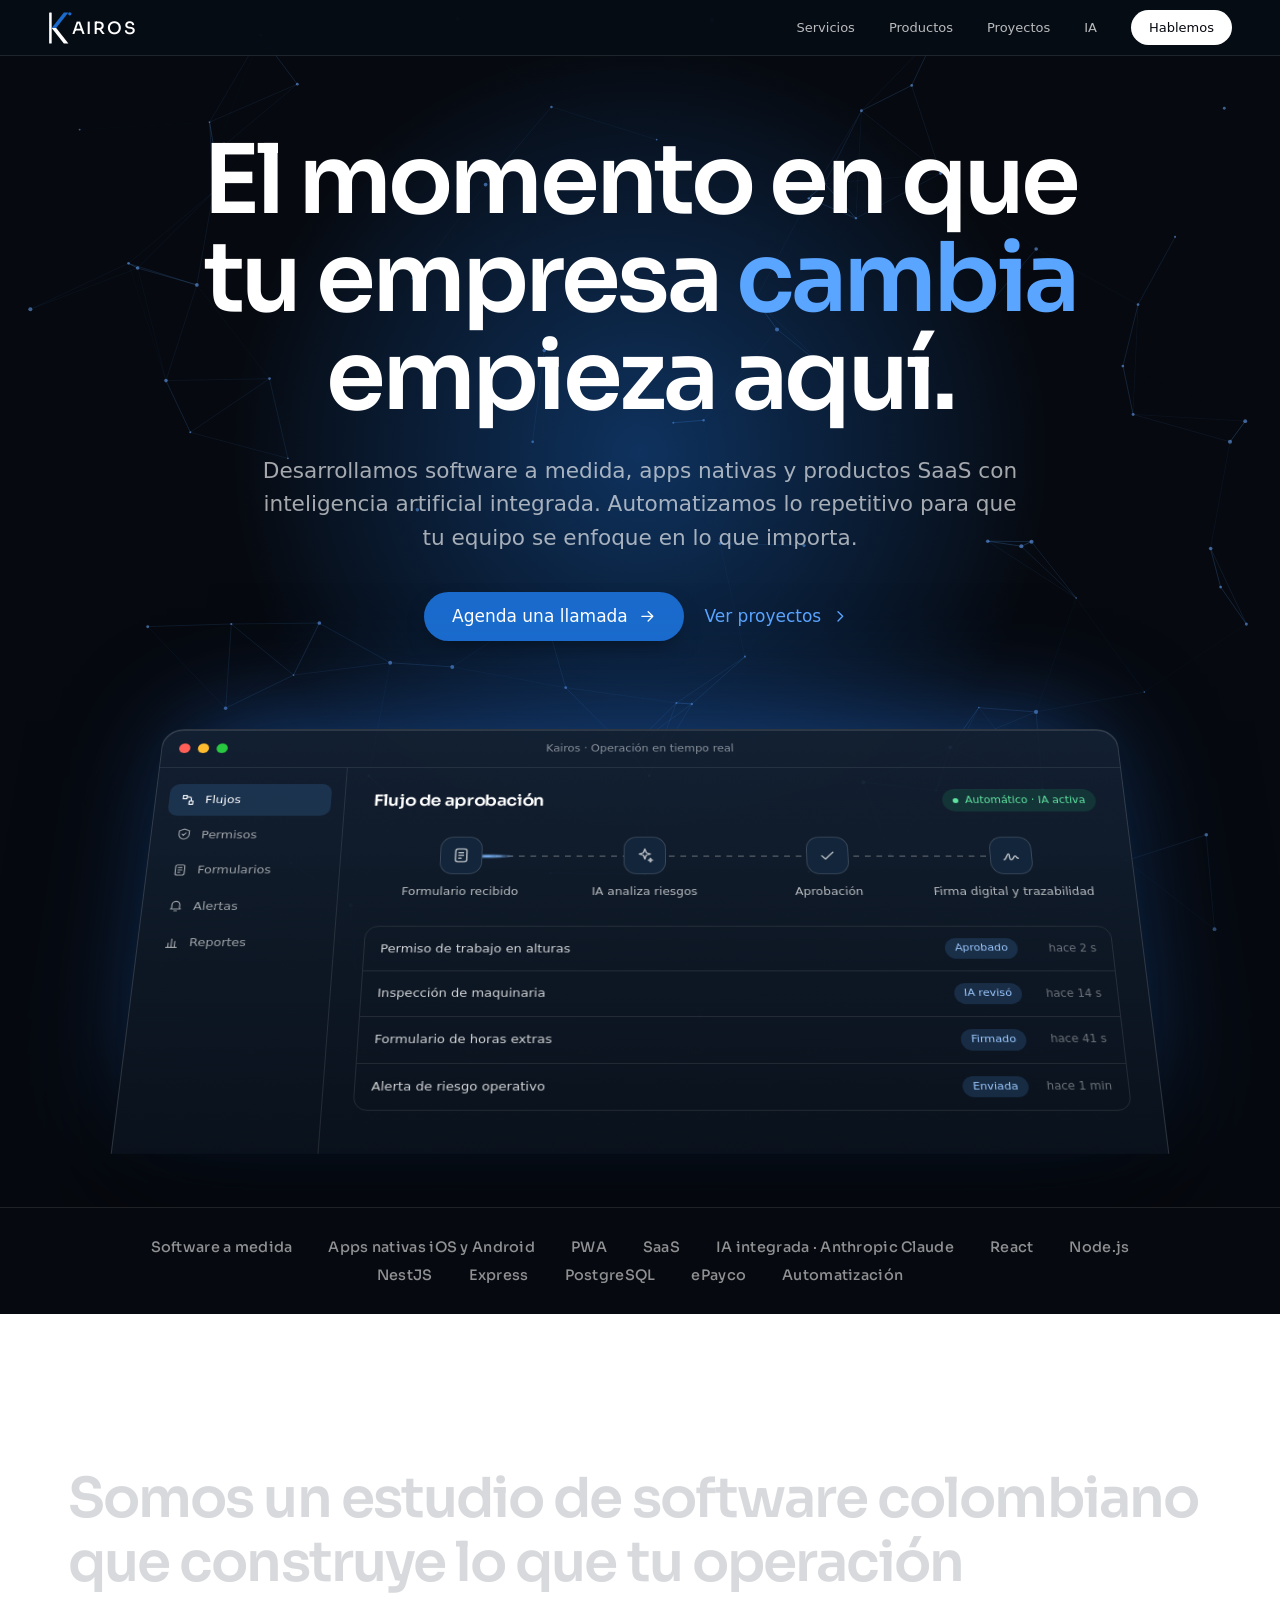
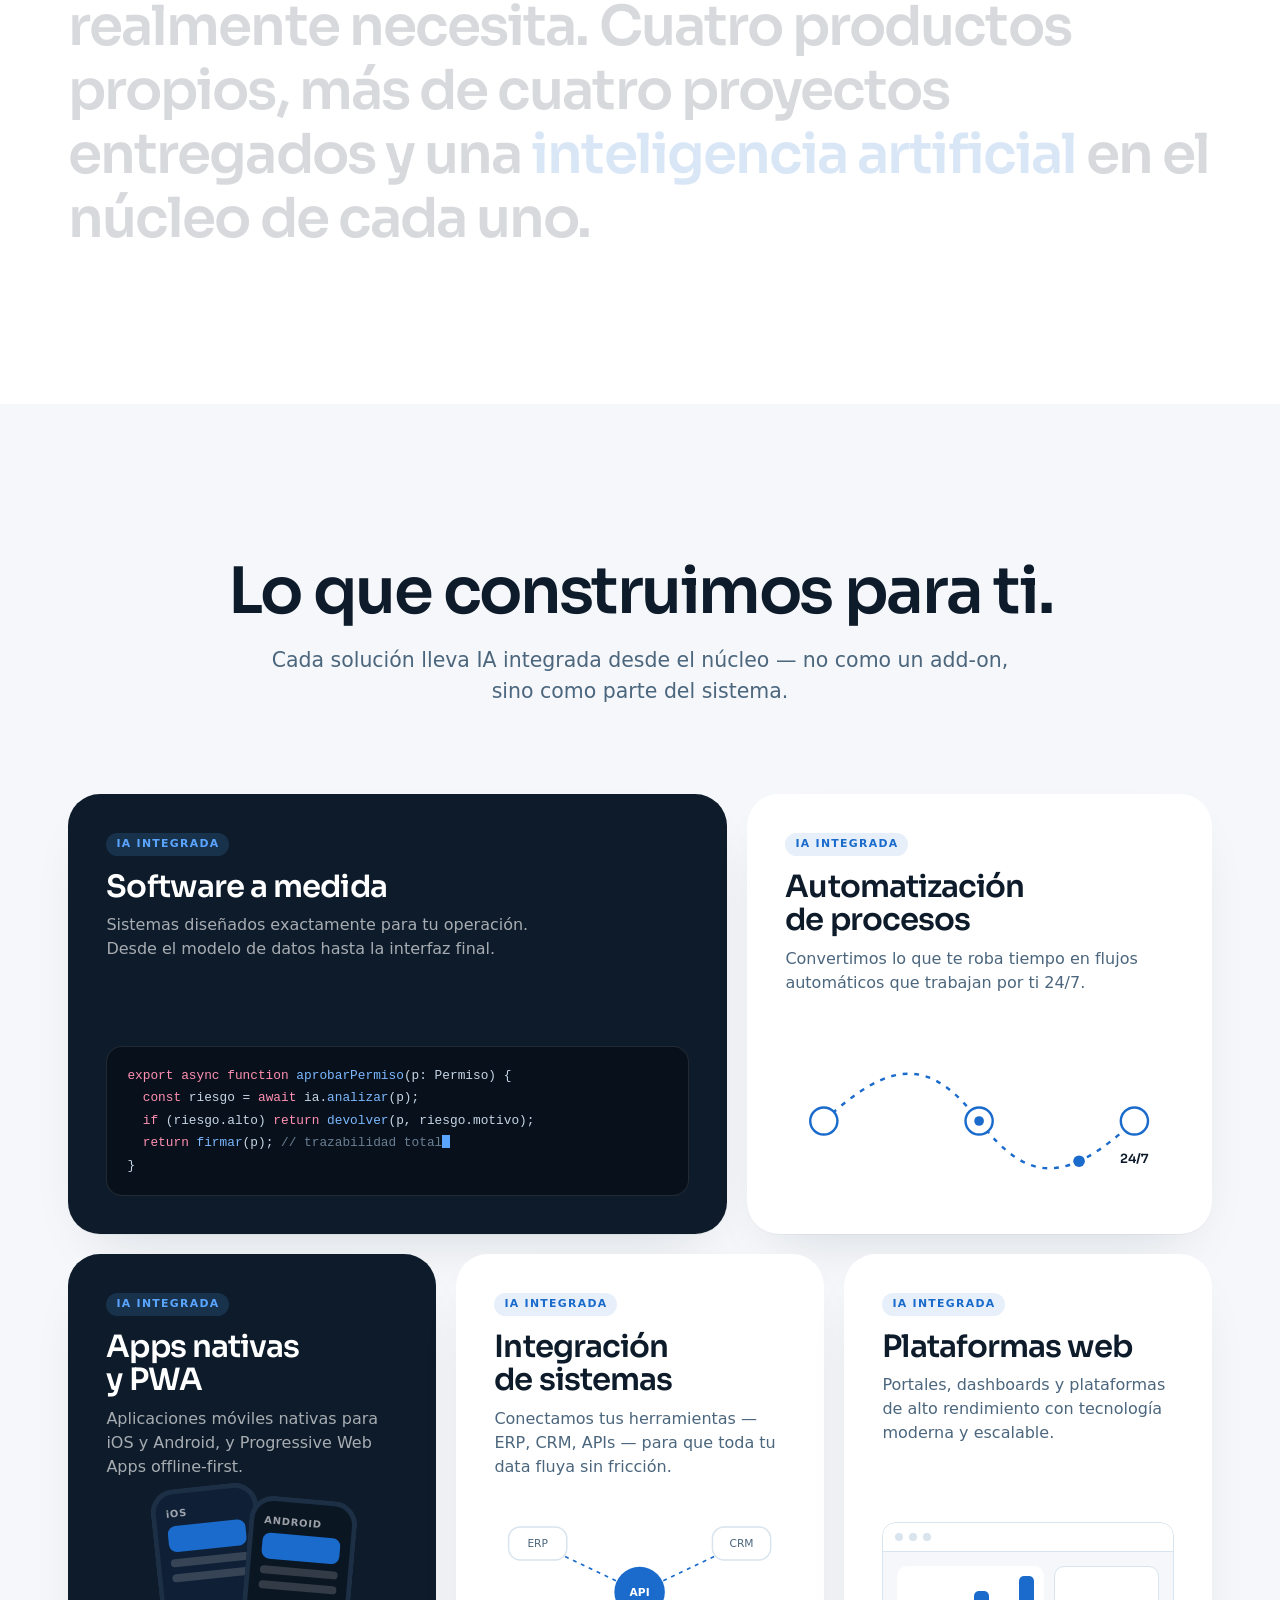
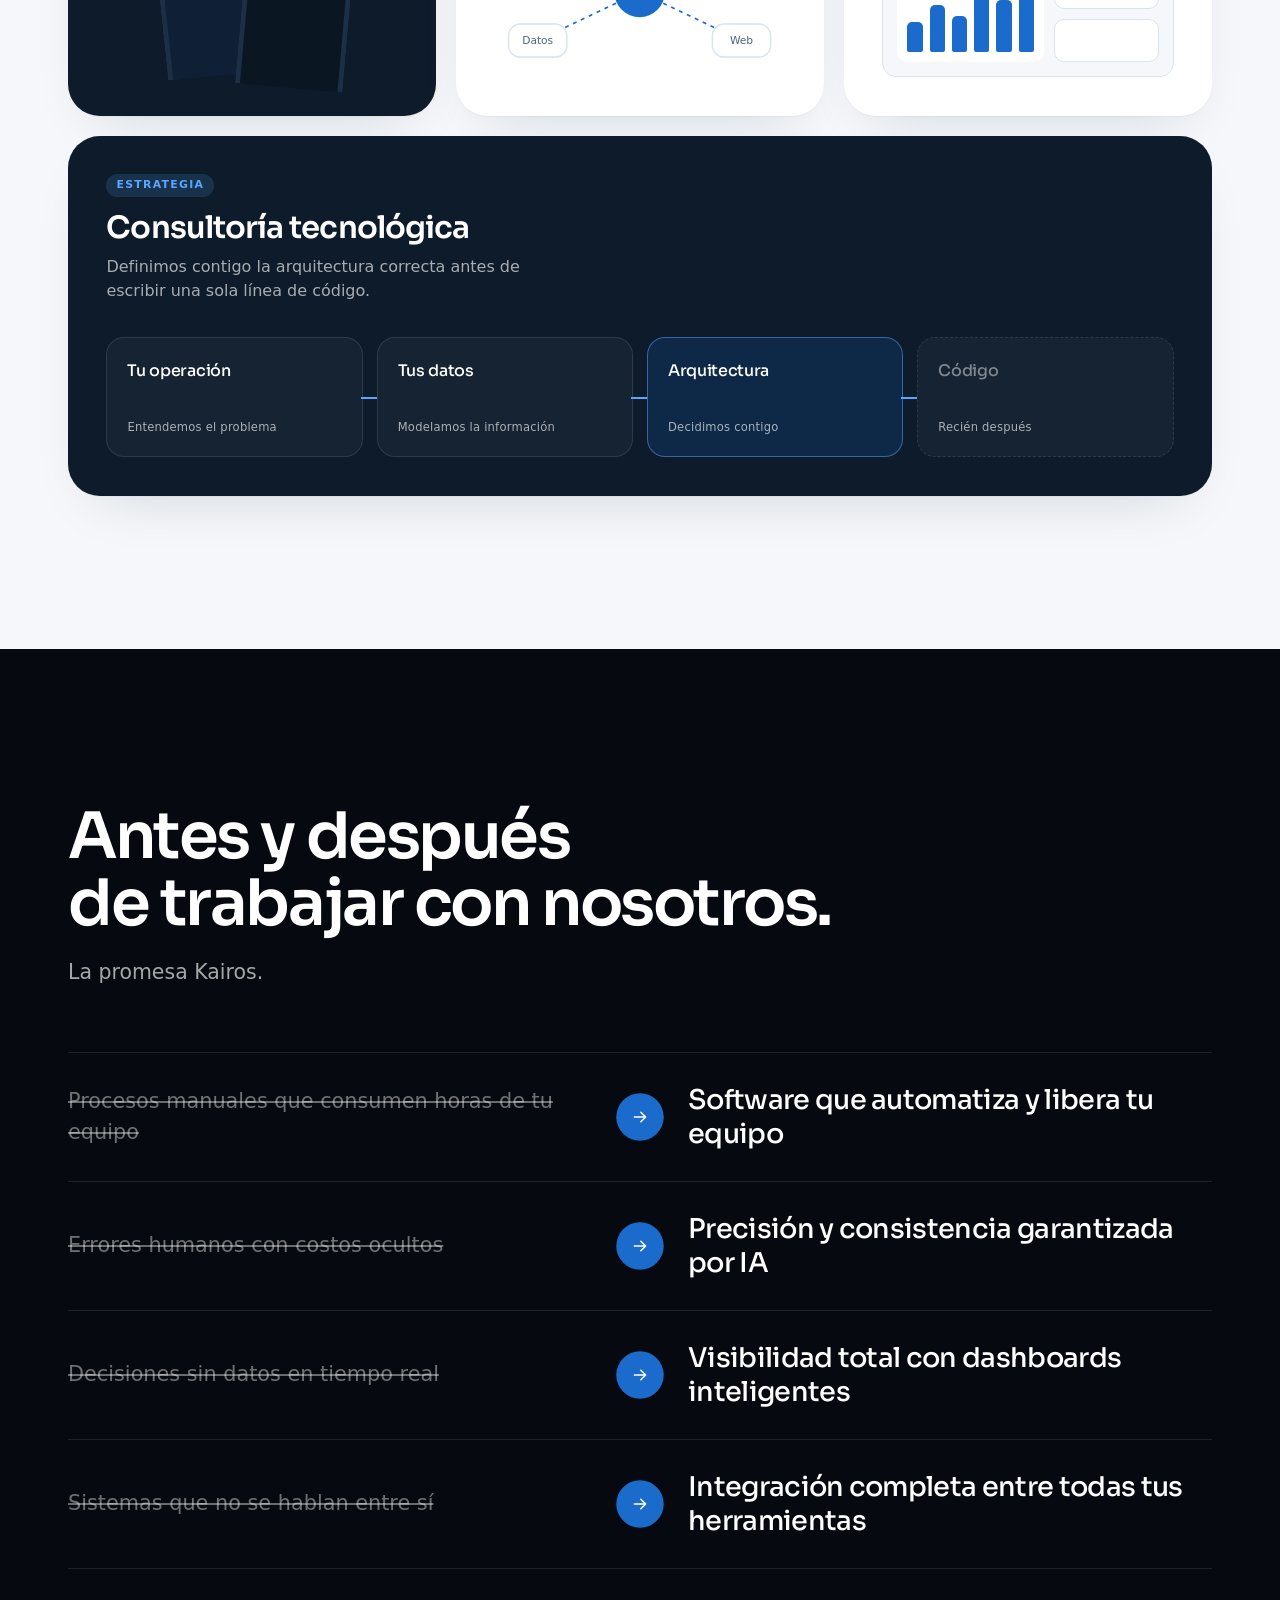
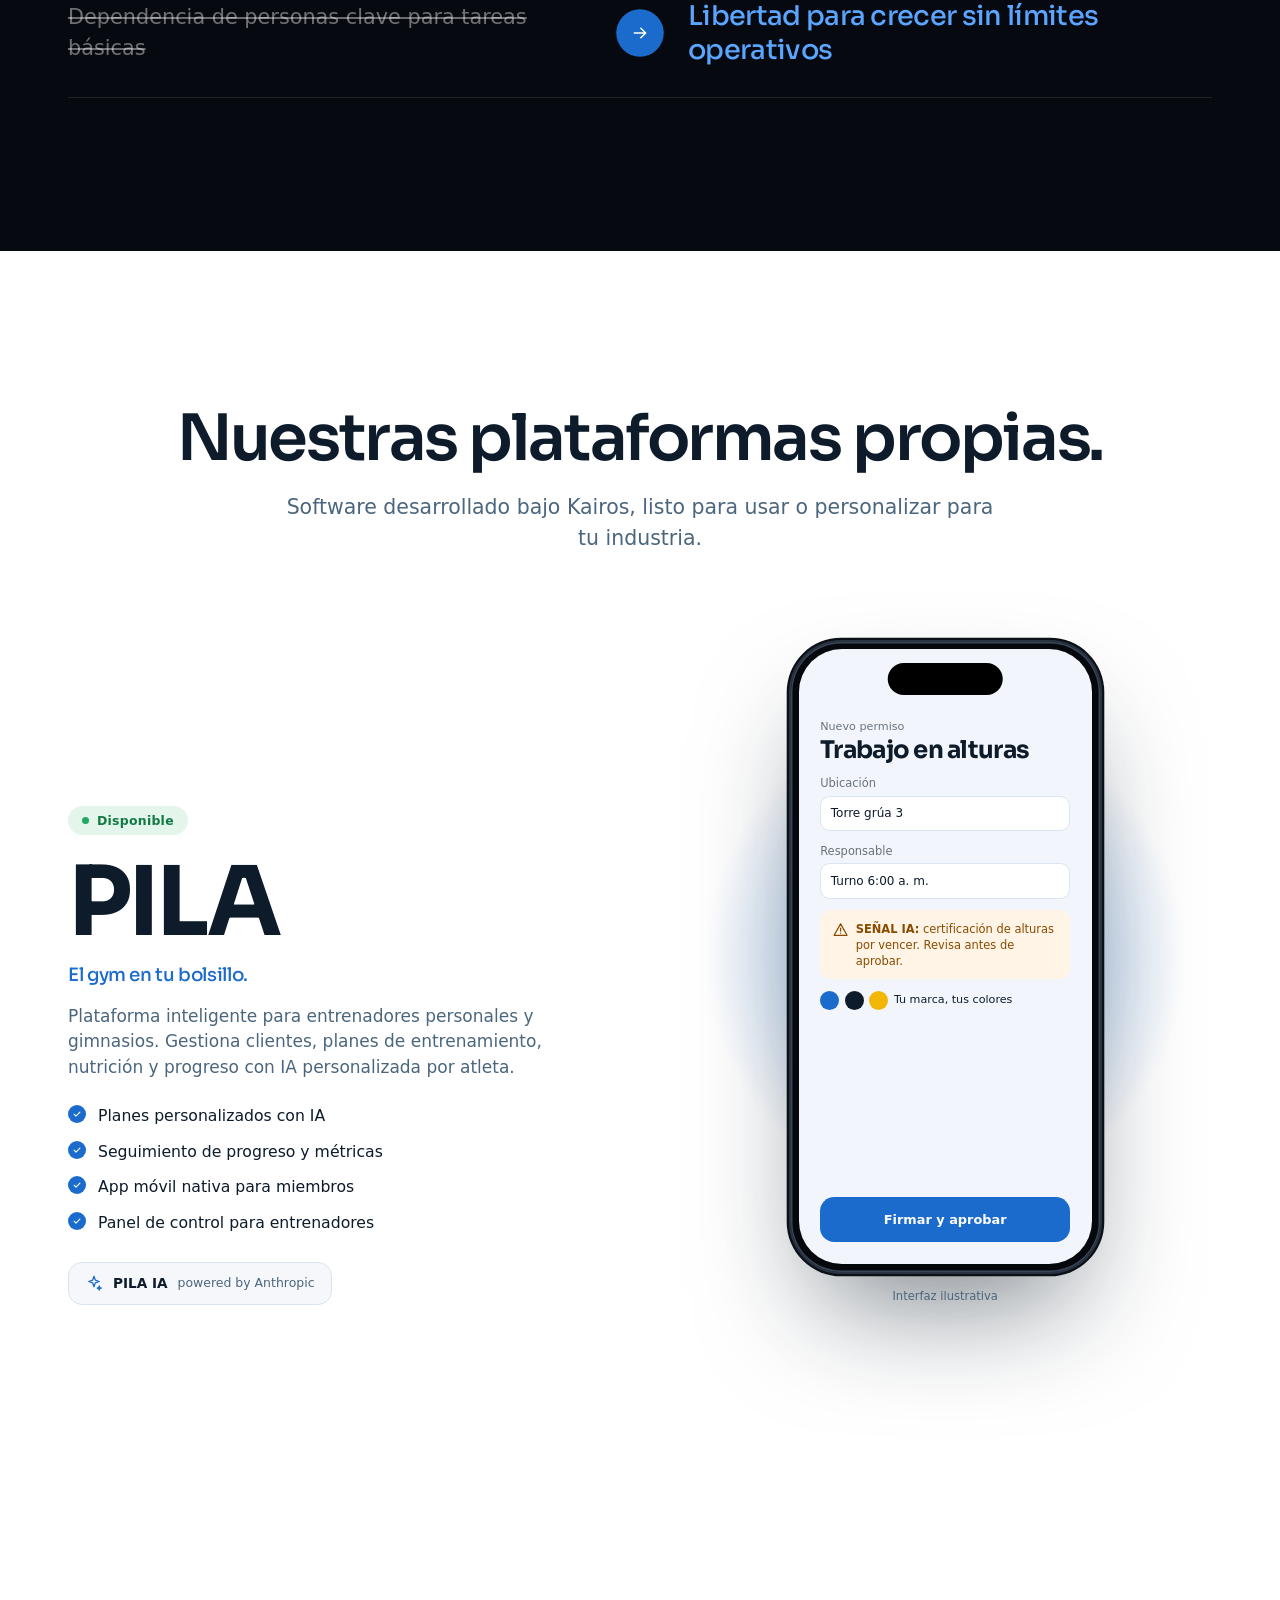
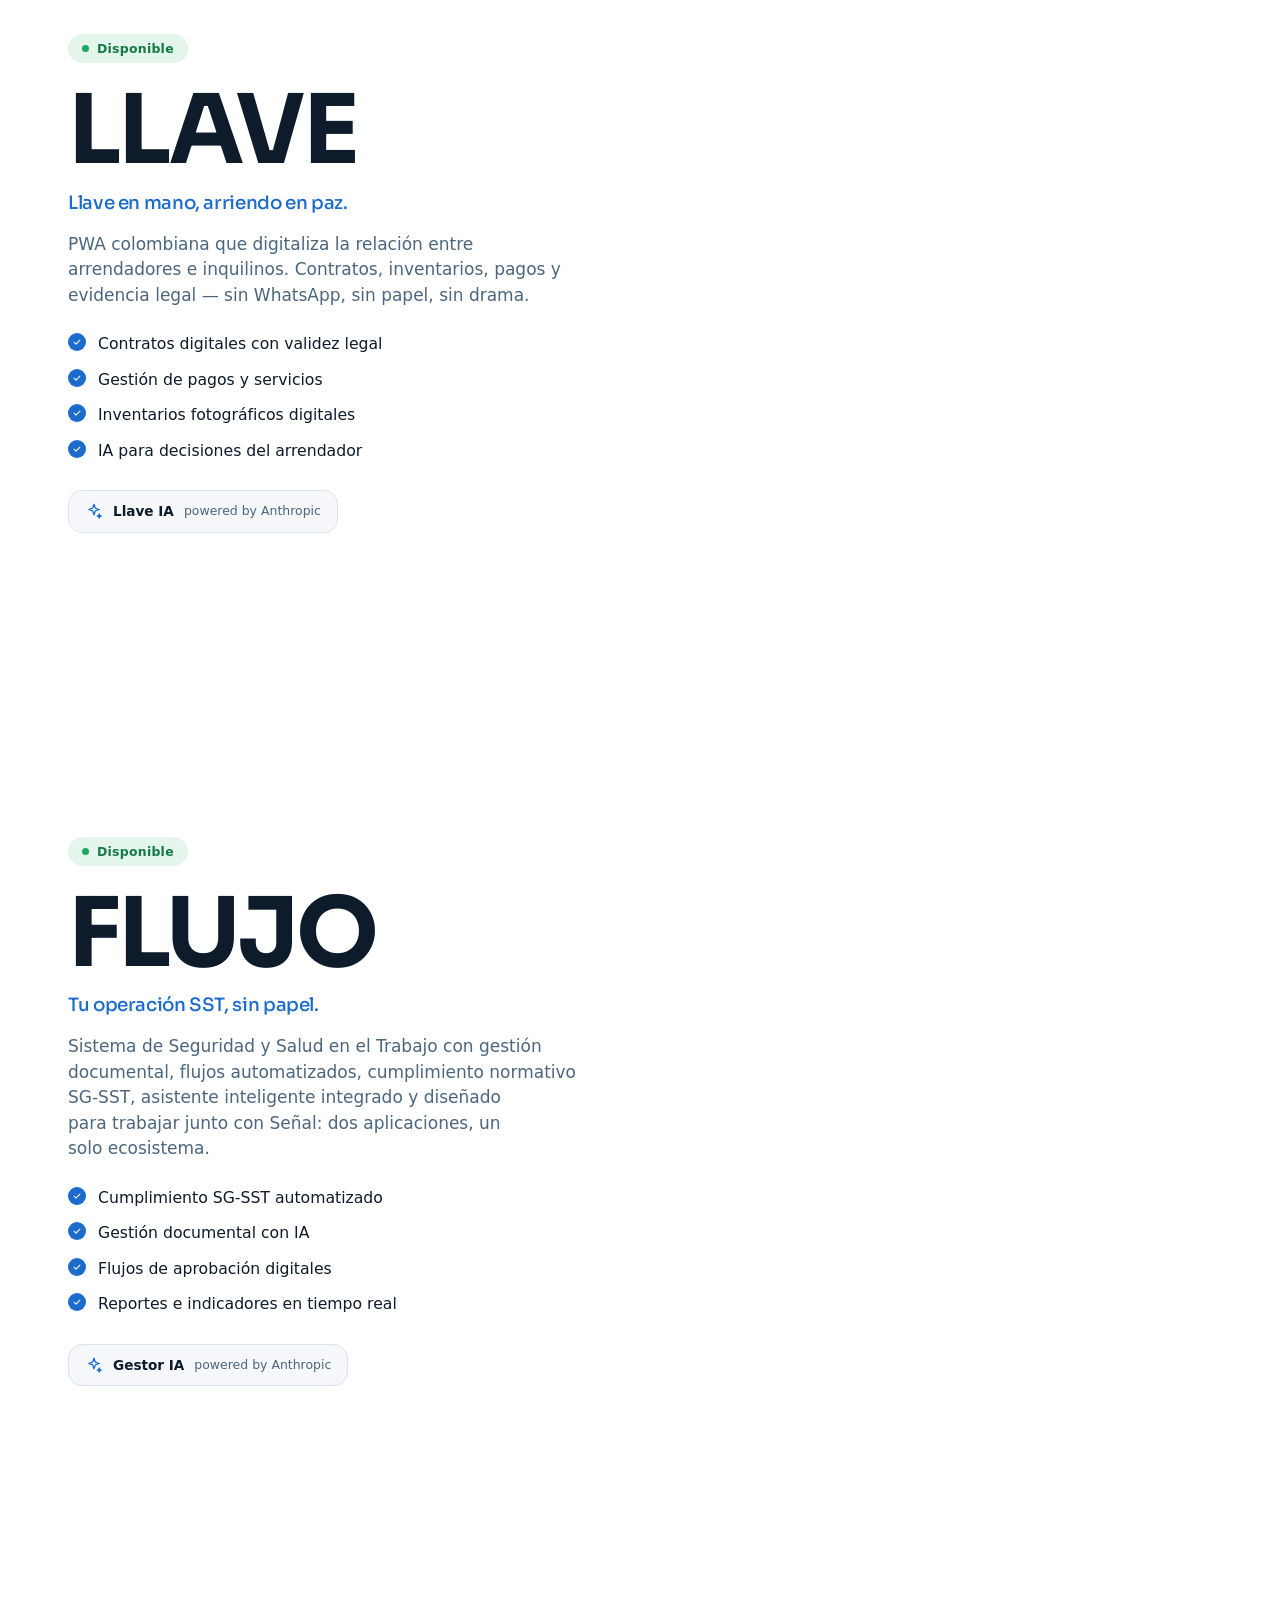
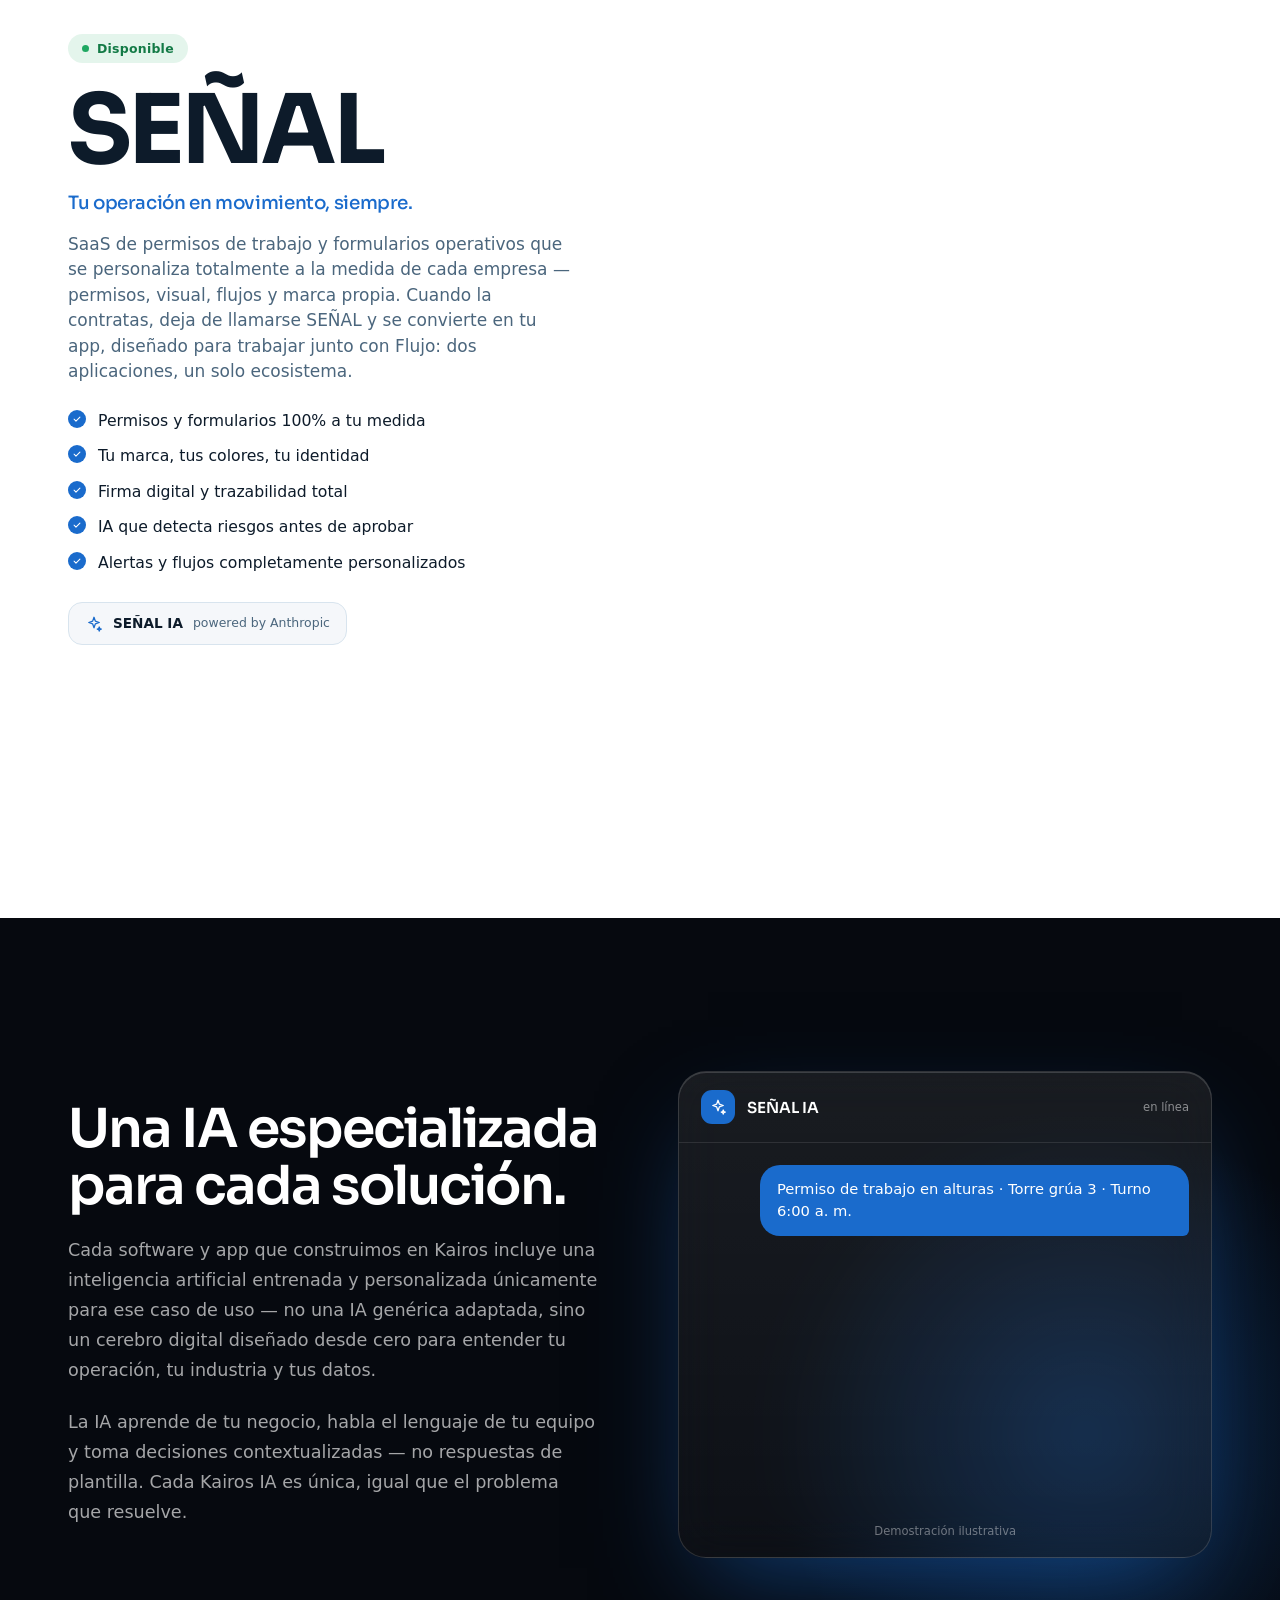
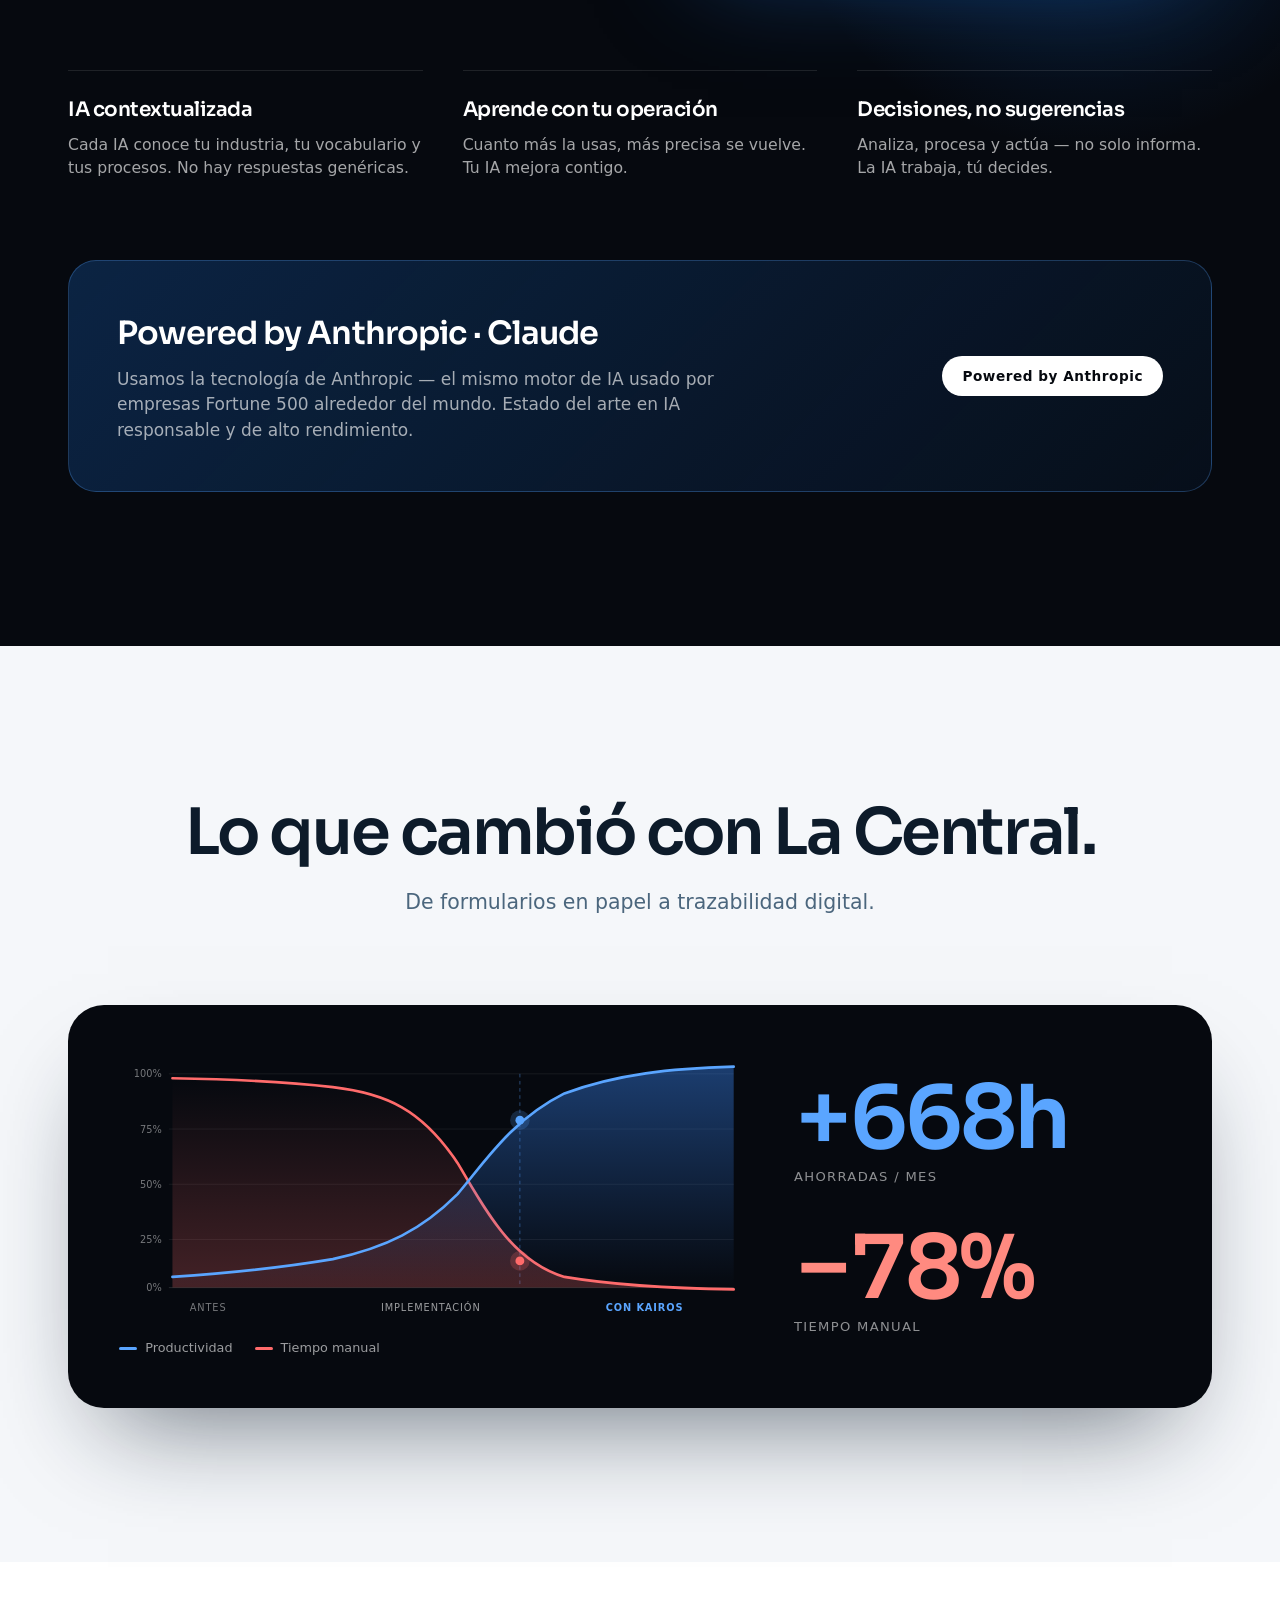
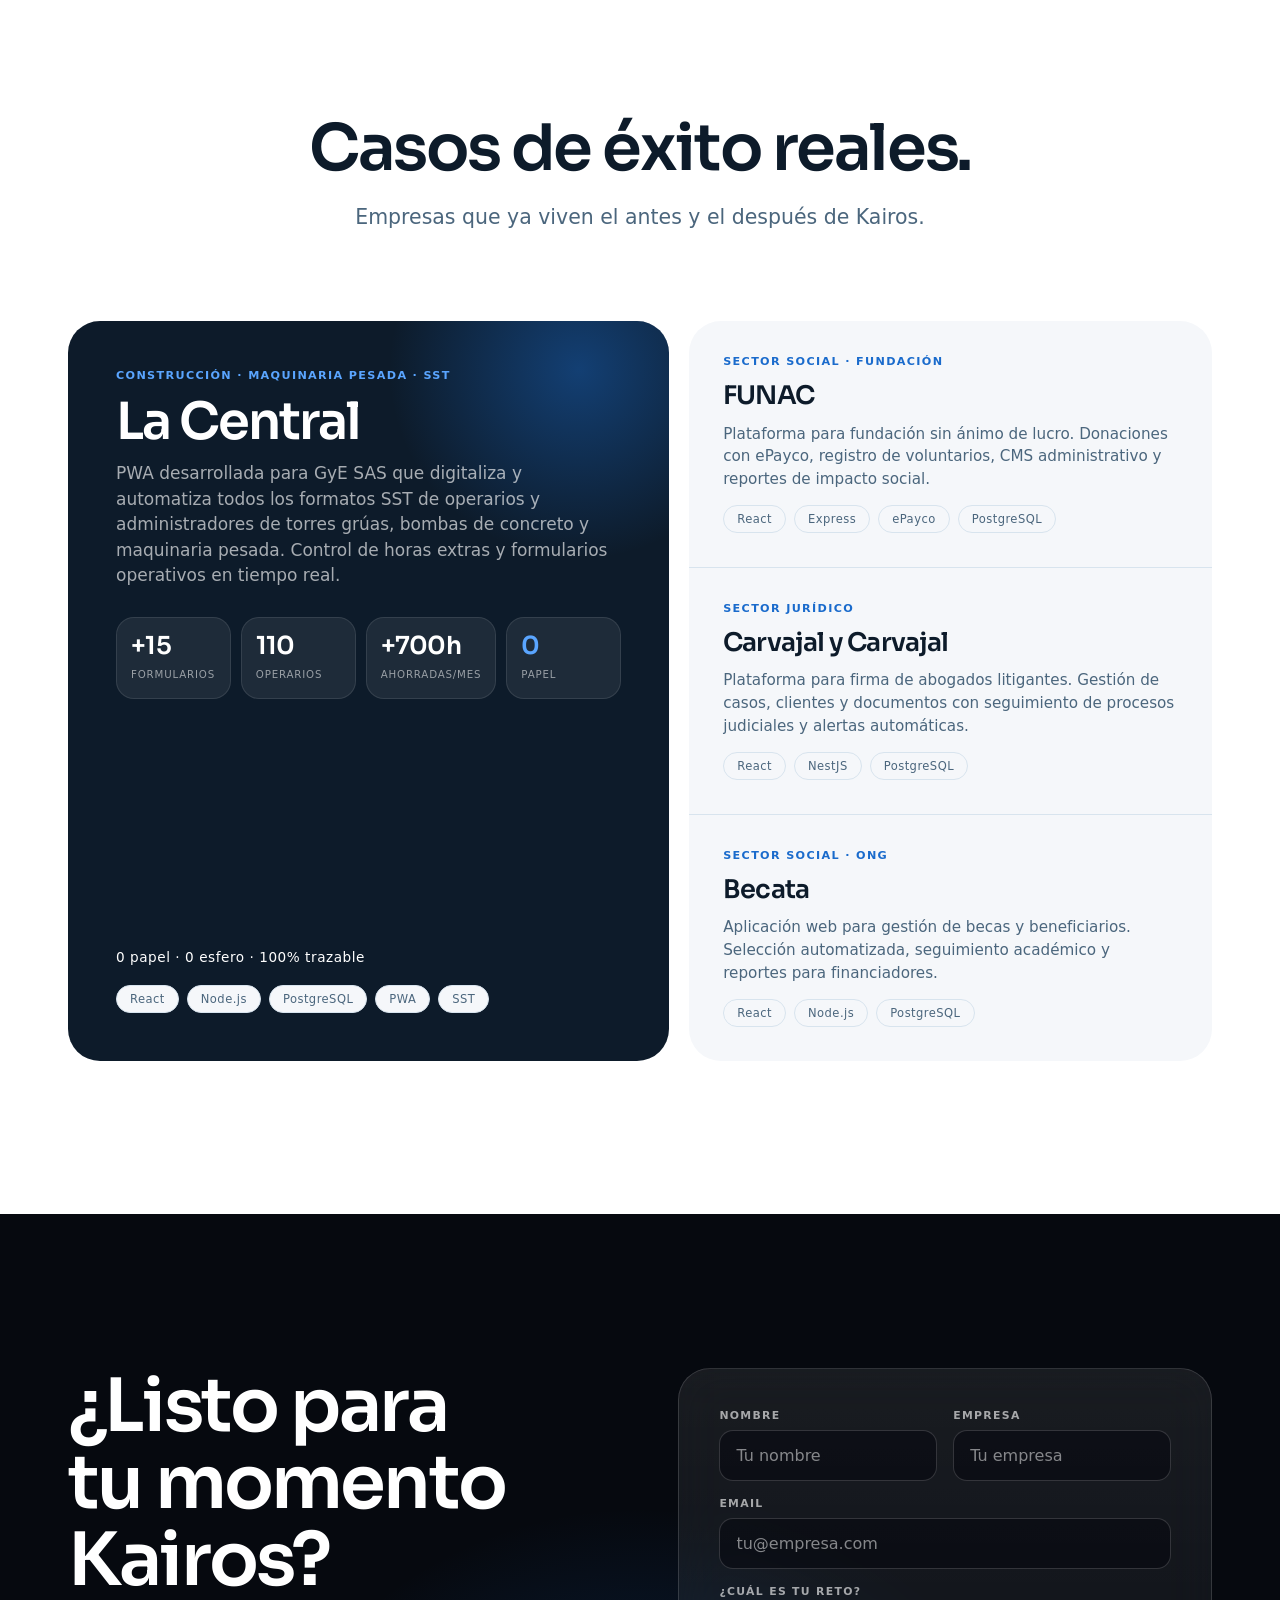
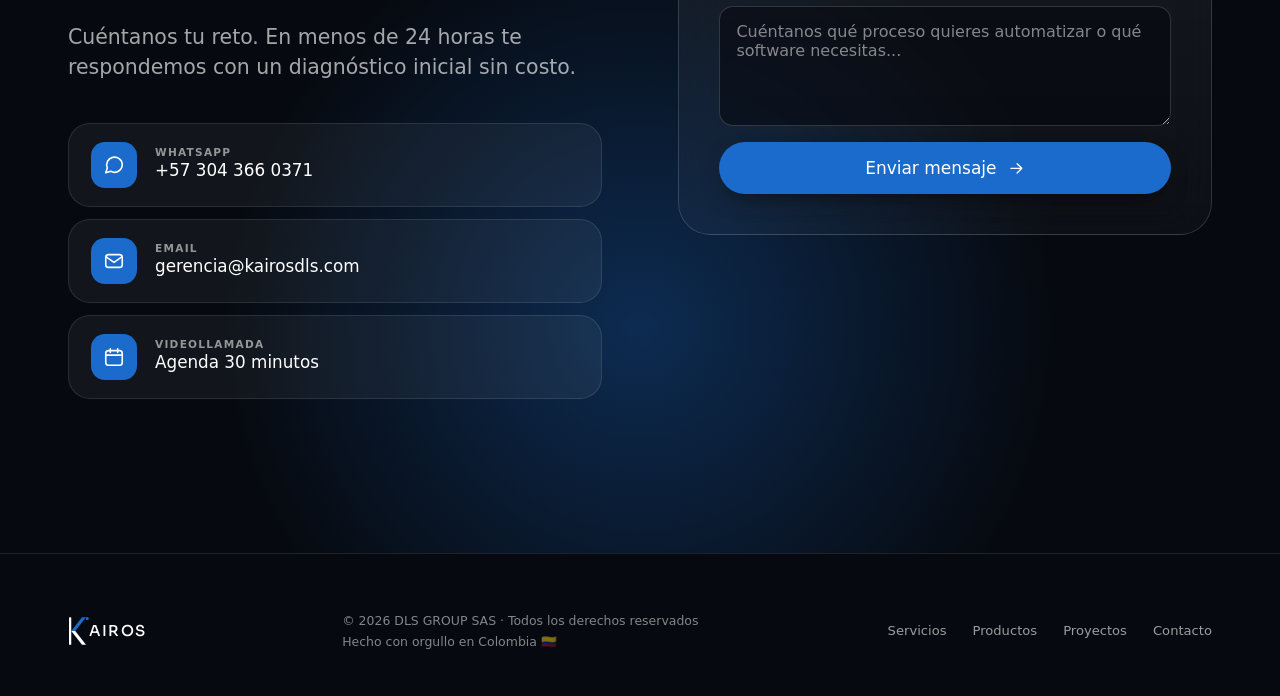
==== index.html @ 98b8a5ed "nueva version" ====
<!DOCTYPE html>
<html lang="es">
<head>
<meta charset="UTF-8"/>
<meta name="viewport" content="width=device-width, initial-scale=1.0, viewport-fit=cover"/>
<title>Kairos — Software inteligente para empresas en Colombia</title>
<script>document.documentElement.classList.add('js')</script>

<!-- SEO básico -->
<meta name="description" content="Kairos desarrolla software a medida, apps nativas y productos SaaS con inteligencia artificial integrada para empresas en Colombia. Automatizamos procesos, integramos sistemas y construimos tu transformación digital."/>
<meta name="keywords" content="desarrollo de software Colombia, software a medida, inteligencia artificial empresas, automatización procesos, apps nativas, SaaS Colombia, Kairos DLS Group"/>
<meta name="robots" content="index, follow"/>
<meta name="theme-color" content="#06090F"/>
<link rel="canonical" href="https://kairosdls.com/"/>

<!-- Open Graph -->
<meta property="og:type" content="website"/>
<meta property="og:title" content="Kairos — Software inteligente para empresas en Colombia"/>
<meta property="og:description" content="Desarrollamos software a medida, apps nativas y SaaS con IA integrada. Automatizamos lo que te roba tiempo."/>
<meta property="og:url" content="https://kairosdls.com/"/>
<meta property="og:image" content="https://kairosdls.com/og-image.png"/>
<meta property="og:locale" content="es_CO"/>

<!-- Twitter Card -->
<meta name="twitter:card" content="summary_large_image"/>
<meta name="twitter:title" content="Kairos — Software inteligente para empresas en Colombia"/>
<meta name="twitter:description" content="Software a medida, apps y SaaS con IA integrada. Colombia."/>
<meta name="twitter:image" content="https://kairosdls.com/og-image.png"/>

<!-- Favicon -->
<link rel="icon" type="image/png" href="logo3.png"/>
<link rel="apple-touch-icon" href="logo3.png"/>

<!-- JSON-LD Schema -->
<script type="application/ld+json">
{
  "@context": "https://schema.org",
  "@type": "SoftwareCompany",
  "name": "Kairos — DLS Group SAS",
  "url": "https://kairosdls.com",
  "logo": "https://kairosdls.com/logo.png",
  "description": "Empresa colombiana de desarrollo de software a medida, apps nativas y productos SaaS con inteligencia artificial integrada.",
  "address": { "@type": "PostalAddress", "addressCountry": "CO" },
  "contactPoint": {
    "@type": "ContactPoint",
    "telephone": "+573043660371",
    "email": "dlskairos@gmail.com",
    "contactType": "customer support",
    "availableLanguage": "Spanish"
  }
}
</script>

<link rel="preconnect" href="https://fonts.googleapis.com"/>
<link rel="preconnect" href="https://fonts.gstatic.com" crossorigin/>
<link href="https://fonts.googleapis.com/css2?family=Sora:wght@300;400;500;600;700&display=swap" rel="stylesheet"/>
<style>
*, *::before, *::after { box-sizing: border-box; margin: 0; padding: 0; }
:root {
  --ink:     #06090F;
  --navy:    #0D1B2A;
  --navy-2:  #132336;
  --blue:    #1A6BCC;
  --blue-hi: #5AA5FF;
  --night:   #0D1B2A;
  --mid:     #4B667D;
  --ice:     #D8E4EE;
  --paper:   #F5F7FA;
  --white:   #FFFFFF;
  --on-dark: rgba(255,255,255,.64);
  --hair-d:  rgba(255,255,255,.10);
  --ease:    cubic-bezier(.16,1,.3,1);
  --display: 'Sora', -apple-system, 'SF Pro Display', system-ui, sans-serif;
  --text:    -apple-system, 'SF Pro Text', system-ui, 'Segoe UI', Roboto, sans-serif;
  --pad:     clamp(20px, 5vw, 48px);
  --sec:     clamp(88px, 12vw, 168px);
}
html { scroll-behavior: smooth; scroll-padding-top: 56px; color-scheme: light; -webkit-text-size-adjust: 100%; scrollbar-color: #35506b var(--ink); }
body { font-family: var(--text); background: var(--white); color: var(--night); overflow-x: hidden; -webkit-font-smoothing: antialiased; font-size: 17px; line-height: 1.5; }
a { text-decoration: none; color: inherit; }
ul { list-style: none; }
svg { display: block; }
.ico { width: 1em; height: 1em; fill: none; stroke: currentColor; stroke-width: 1.75; stroke-linecap: round; stroke-linejoin: round; flex-shrink: 0; }
::selection { background: var(--blue); color: #fff; }
:focus-visible { outline: 2px solid var(--blue-hi); outline-offset: 3px; border-radius: 6px; }
::-webkit-scrollbar { width: 12px; } ::-webkit-scrollbar-track { background: var(--ink); }
::-webkit-scrollbar-thumb { background: #2a425b; border-radius: 8px; border: 3px solid var(--ink); }

h1, h2, h3 { font-family: var(--display); font-weight: 600; text-wrap: balance; }
h2 { font-size: clamp(2.1rem, 5.2vw, 4rem); line-height: 1.05; letter-spacing: -.038em; }
.lead { font-size: clamp(1.1rem, 1.6vw, 1.3rem); line-height: 1.5; color: var(--mid); max-width: 38em; text-wrap: pretty; }
.dark .lead, .dark-sec .lead { color: var(--on-dark); }
.wrap { max-width: 1240px; margin: 0 auto; padding: 0 var(--pad); }
.center { text-align: center; } .center .lead { margin-inline: auto; }
.head { margin-bottom: clamp(48px, 7vw, 88px); }
.head .lead { margin-top: 20px; }
section { position: relative; }
.dark-sec { background: var(--ink); color: #fff; }
.gray-sec { background: var(--paper); }

/* reveal */
.js .rv { opacity: 0; transform: translateY(32px); filter: blur(8px); transition: opacity 1s var(--ease), transform 1s var(--ease), filter 1s var(--ease); transition-delay: var(--d, 0s); }
.js .rv.in { opacity: 1; transform: none; filter: none; }

/* buttons */
.btn { display: inline-flex; align-items: center; gap: 10px; border-radius: 999px; padding: 15px 28px; font: 500 1.0625rem/1 var(--text); border: 0; cursor: pointer; transition: transform .25s var(--ease), background .25s, box-shadow .25s; -webkit-tap-highlight-color: transparent; }
.btn:active { transform: scale(.96); transition-duration: .1s; }
.btn-p { background: var(--blue); color: #fff; box-shadow: 0 10px 24px -10px rgba(0,0,0,.6); }
.btn-p:hover { background: #2a7ce0; box-shadow: 0 14px 28px -10px rgba(0,0,0,.7); }
.btn-l { color: var(--blue-hi); padding-inline: 6px; }
.btn-l .ico { transition: transform .3s var(--ease); } .btn-l:hover .ico { transform: translateX(4px); }
.btn .ico { font-size: 1.1em; }

/* NAV */
nav { position: fixed; inset: 0 0 auto 0; z-index: 100; height: 56px; padding: 0 var(--pad); display: flex; align-items: center; justify-content: space-between; background: rgba(8,13,21,.86); -webkit-backdrop-filter: saturate(180%) blur(22px); backdrop-filter: saturate(180%) blur(22px); border-bottom: 1px solid var(--hair-d); color: #fff; }
.logo { height: 34px; width: auto; color: #fff; }
.logo text { font-family: var(--display); }
.nav-links { display: flex; gap: 34px; align-items: center; }
.nav-links a { font-size: .8125rem; color: rgba(255,255,255,.72); transition: color .2s; }
.nav-links a:hover { color: #fff; }
.nav-links .nav-cta { background: #fff; color: var(--ink); padding: 8px 18px; border-radius: 999px; font-weight: 500; transition: transform .25s var(--ease), background .2s; }
.nav-links .nav-cta:hover { background: var(--ice); color: var(--ink); } .nav-links .nav-cta:active { transform: scale(.95); }

/* HERO */
.hero { position: relative; background: var(--ink); color: #fff; min-height: 100svh; padding: 132px 0 0; overflow: hidden; text-align: center; isolation: isolate; }
#net { position: absolute; inset: 0; width: 100%; height: 100%; z-index: -2; }
.hero::before { content: ''; position: absolute; z-index: -1; left: 50%; top: -8%; width: min(1100px, 130vw); aspect-ratio: 1; transform: translateX(-50%); background: radial-gradient(closest-side, rgba(26,107,204,.42), rgba(26,107,204,.12) 55%, transparent 75%); }
.hero::after { content: ''; position: absolute; z-index: -1; inset: auto 0 0 0; height: 30%; background: linear-gradient(transparent, var(--ink)); pointer-events: none; }
.hero h1 { font-size: clamp(2.6rem, 7.6vw, 6rem); line-height: 1.02; letter-spacing: -.04em; font-weight: 600; }
.hero h1 em { font-style: normal; color: var(--blue-hi); }
.hero .sub { font-size: clamp(1.05rem, 1.7vw, 1.35rem); line-height: 1.55; color: var(--on-dark); max-width: 36em; margin: 28px auto 38px; text-wrap: pretty; }
.hero .btns { display: flex; gap: 14px; justify-content: center; align-items: center; flex-wrap: wrap; }
.hero-in { animation: rise 1.4s var(--ease) both; }
.hero-in.d1 { animation-delay: .12s; } .hero-in.d2 { animation-delay: .26s; } .hero-in.d3 { animation-delay: .4s; }
@keyframes rise { from { opacity: 0; transform: translateY(36px); filter: blur(10px); } to { opacity: 1; transform: none; filter: none; } }

/* hero window */
.stage { perspective: 1800px; margin: clamp(48px, 8vw, 88px) auto 0; max-width: 1120px; padding: 0 var(--pad); }
.win { --rx: 24deg; transform: rotateX(var(--rx)) scale(var(--s, .93)); transform-origin: 50% 0; border-radius: 22px 22px 0 0; border: 1px solid rgba(255,255,255,.14); border-bottom: 0; background: linear-gradient(180deg, rgba(20,34,52,.92), rgba(10,18,29,.96)); box-shadow: 0 -40px 120px -30px rgba(40,120,230,.5), 0 40px 120px rgba(0,0,0,.6), inset 0 1px 0 rgba(255,255,255,.18); text-align: left; overflow: hidden; will-change: transform; }
.win-bar { display: flex; align-items: center; gap: 8px; padding: 14px 18px; border-bottom: 1px solid var(--hair-d); }
.win-bar i { width: 12px; height: 12px; border-radius: 50%; background: #ff5f57; } .win-bar i:nth-child(2) { background: #febc2e; } .win-bar i:nth-child(3) { background: #28c840; }
.win-bar span { margin: 0 auto; transform: translateX(-30px); font-size: .75rem; color: rgba(255,255,255,.5); }
.win-body { display: grid; grid-template-columns: 200px 1fr; min-height: 430px; }
.side { padding: 20px 14px; border-right: 1px solid var(--hair-d); display: flex; flex-direction: column; gap: 4px; }
.side a { display: flex; align-items: center; gap: 10px; padding: 9px 12px; border-radius: 10px; font-size: .8125rem; color: rgba(255,255,255,.6); }
.side a.on { background: rgba(90,165,255,.16); color: #fff; }
.side .ico { font-size: 16px; }
.main { padding: 26px 30px; }
.main-h { display: flex; align-items: center; justify-content: space-between; gap: 12px; margin-bottom: 30px; }
.main-h b { font: 600 1.15rem var(--display); letter-spacing: -.02em; }
.pill { display: inline-flex; align-items: center; gap: 7px; font-size: .72rem; font-weight: 500; padding: 5px 11px; border-radius: 999px; background: rgba(40,200,120,.14); color: #5fe3a1; }
.pill i { width: 6px; height: 6px; border-radius: 50%; background: currentColor; animation: pulse 1.8s infinite; }
@keyframes pulse { 50% { opacity: .3; transform: scale(.7); } }
.flow { display: grid; grid-template-columns: repeat(4, 1fr); gap: 0; position: relative; margin-bottom: 30px; }
.flow::before { content: ''; position: absolute; left: 12.5%; right: 12.5%; top: 22px; height: 2px; background: repeating-linear-gradient(90deg, rgba(255,255,255,.22) 0 6px, transparent 6px 12px); }
.flow::after { content: ''; position: absolute; left: 12.5%; top: 20px; width: 56px; height: 6px; border-radius: 6px; background: radial-gradient(closest-side, #7bb8ff, transparent); animation: travel 5.6s linear infinite; }
@keyframes travel { from { left: 12.5%; } to { left: calc(87.5% - 56px); } }
.node { text-align: center; position: relative; z-index: 1; }
.node .dot { width: 44px; height: 44px; margin: 0 auto 12px; border-radius: 14px; display: grid; place-items: center; background: #13253a; border: 1px solid rgba(255,255,255,.16); color: rgba(255,255,255,.7); animation: lit 5.6s infinite; animation-delay: calc(var(--i) * 1.4s); font-size: 20px; }
@keyframes lit { 0%, 24%, 100% { background: #13253a; color: rgba(255,255,255,.7); border-color: rgba(255,255,255,.16); box-shadow: none; } 4%, 18% { background: var(--blue); color: #fff; border-color: #7bb8ff; box-shadow: 0 0 0 6px rgba(90,165,255,.18), 0 10px 30px rgba(26,107,204,.6); } }
.node p { font-size: .78rem; color: rgba(255,255,255,.7); line-height: 1.35; padding: 0 6px; }
.feed { display: flex; flex-direction: column; border: 1px solid var(--hair-d); border-radius: 14px; overflow: hidden; }
.feed li { display: grid; grid-template-columns: 1fr auto auto; gap: 18px; align-items: center; padding: 13px 16px; font-size: .82rem; color: rgba(255,255,255,.82); border-bottom: 1px solid var(--hair-d); }
.feed li:last-child { border: 0; }
.feed .st { font-size: .7rem; padding: 3px 10px; border-radius: 999px; background: rgba(90,165,255,.16); color: #9cc8ff; }
.feed .tm { font-size: .72rem; color: rgba(255,255,255,.4); min-width: 62px; text-align: right; }

/* STACK MARQUEE */
.marq { background: var(--ink); border-top: 1px solid var(--hair-d); padding: 30px 0; }
.marq-t { display: flex; flex-wrap: wrap; justify-content: center; gap: 10px 36px; max-width: 1100px; margin: 0 auto; padding: 0 var(--pad); }
.marq-t span { font: 500 .9rem var(--display); letter-spacing: .02em; color: rgba(255,255,255,.55); white-space: nowrap; }

/* STATEMENT */
.statement { padding: var(--sec) 0; background: #fff; }
.statement p { font: 600 clamp(1.7rem, 4.3vw, 3.5rem)/1.16 var(--display); letter-spacing: -.035em; max-width: 21em; text-wrap: pretty; }
.statement .w { opacity: .16; transition: opacity .25s linear; }
.statement .w.hot { color: var(--blue); }
.no-js-fix .w { opacity: 1; }

/* SERVICIOS bento */
.services { padding: var(--sec) 0; }
.bento { display: grid; grid-template-columns: repeat(12, 1fr); gap: 20px; }
.tile { --mx: 50%; --my: 50%; position: relative; overflow: hidden; border-radius: 32px; padding: clamp(26px, 3vw, 40px); background: #fff; min-height: 440px; display: flex; flex-direction: column; isolation: isolate; box-shadow: 0 1px 0 rgba(13,27,42,.04), 0 24px 60px -30px rgba(13,27,42,.18); transition: transform .6s var(--ease), box-shadow .6s var(--ease); }
.tile::before { content: ''; position: absolute; inset: 0; z-index: -1; opacity: 0; transition: opacity .4s; background: radial-gradient(420px circle at var(--mx) var(--my), rgba(26,107,204,.14), transparent 60%); }
.tile:hover { transform: translateY(-6px); box-shadow: 0 40px 80px -30px rgba(13,27,42,.32); } .tile:hover::before { opacity: 1; }
.tile.dk { background: var(--navy); color: #fff; } .tile.dk::before { background: radial-gradient(420px circle at var(--mx) var(--my), rgba(90,165,255,.22), transparent 60%); }
.tile h3 { font-size: clamp(1.5rem, 2.4vw, 2rem); letter-spacing: -.03em; line-height: 1.1; margin: 14px 0 10px; }
.tile p { color: var(--mid); max-width: 29em; font-size: 1rem; } .tile.dk p { color: var(--on-dark); }
.chip { display: inline-flex; align-self: flex-start; font: 600 .68rem/1 var(--text); letter-spacing: .12em; padding: 6px 10px; border-radius: 999px; background: rgba(26,107,204,.1); color: var(--blue); }
.dk .chip { background: rgba(90,165,255,.16); color: var(--blue-hi); }
.vis { margin-top: auto; padding-top: 28px; }
.t-a { grid-column: span 7; } .t-b { grid-column: span 5; } .t-c, .t-d, .t-e { grid-column: span 4; } .t-f { grid-column: span 12; min-height: 360px; }
/* code vis */
.code { overflow-x: auto; font: 400 .8rem/1.75 ui-monospace, 'SF Mono', Menlo, Consolas, monospace; background: rgba(0,0,0,.35); border: 1px solid var(--hair-d); border-radius: 16px; padding: 18px 20px; color: #c6d5e6; overflow: hidden; white-space: pre; }
.code .k { color: #ff8fb1; } .code .f { color: #7bb8ff; } .code .s { color: #8be3b2; } .code .c { color: #6b7f94; }
.code .caret { display: inline-block; width: 8px; height: 1em; background: var(--blue-hi); vertical-align: -2px; animation: blink 1s steps(1) infinite; }
@keyframes blink { 50% { opacity: 0; } }
/* automation vis */
.auto { width: 100%; height: 150px; }
.auto .dash { stroke-dasharray: 5 7; animation: dash 1.2s linear infinite; }
@keyframes dash { to { stroke-dashoffset: -24; } }
/* phones mini */
.mp { display: flex; justify-content: center; gap: 0; height: 170px; align-items: flex-end; }
.mp div { width: 108px; height: 190px; border-radius: 24px 24px 0 0; background: #0b1623; border: 5px solid #1d2f45; border-bottom: 0; padding: 14px 10px; display: flex; flex-direction: column; gap: 7px; }
.mp div:first-child { transform: rotate(-6deg) translateX(14px); background: #0f2036; } .mp div:last-child { transform: rotate(5deg) translate(-8px, 12px); }
.mp i { display: block; height: 8px; border-radius: 4px; background: rgba(255,255,255,.16); } .mp i.b { background: var(--blue); height: 26px; border-radius: 8px; } .mp b { font: 600 .62rem var(--text); color: rgba(255,255,255,.6); letter-spacing: .08em; }
/* hub */
.hub { width: 100%; height: 170px; }
.hub text { font: 500 11px var(--text); fill: #4B667D; }
.hub text.c { fill: #fff; font-weight: 600; }
/* browser mini */
.bm { border-radius: 14px; border: 1px solid var(--ice); background: var(--paper); overflow: hidden; }
.bm-bar { display: flex; gap: 6px; padding: 10px 12px; border-bottom: 1px solid var(--ice); background: #fff; } .bm-bar i { width: 8px; height: 8px; border-radius: 50%; background: var(--ice); }
.bm-b { padding: 14px; display: grid; grid-template-columns: 1.4fr 1fr; gap: 10px; }
.bm-b .bars { grid-row: span 2; display: flex; align-items: flex-end; gap: 7px; height: 96px; padding: 10px; background: #fff; border-radius: 10px; }
.bm-b .bars i { flex: 1; border-radius: 5px 5px 2px 2px; background: var(--blue); transform-origin: bottom; animation: grow 3.4s var(--ease) infinite alternate; animation-delay: calc(var(--i) * .15s); }
@keyframes grow { from { transform: scaleY(.35); opacity: .5; } to { transform: scaleY(1); opacity: 1; } }
.bm-b .k { height: 43px; border-radius: 10px; background: #fff; border: 1px solid var(--ice); }
/* blueprint */
.bp { display: grid; grid-template-columns: repeat(4, 1fr); gap: 14px; align-items: stretch; }
.bp div { border-radius: 18px; padding: 22px 20px; border: 1px solid var(--hair-d); background: rgba(255,255,255,.04); font: 500 1rem var(--display); letter-spacing: -.02em; position: relative; display: flex; flex-direction: column; justify-content: space-between; gap: 34px; min-height: 120px; }
.bp div small { font: 500 .72rem var(--text); color: var(--on-dark); letter-spacing: .02em; }
.bp div:nth-child(-n+3)::after { content: ''; position: absolute; right: -15px; top: 50%; width: 16px; height: 2px; background: var(--blue-hi); }
.bp div:last-child { border-style: dashed; color: rgba(255,255,255,.45); }
.bp div:nth-child(3) { border-color: rgba(90,165,255,.5); background: rgba(26,107,204,.18); }

/* ANTES / DESPUES */
.shift { padding: var(--sec) 0; }
.shift .head { margin-bottom: 64px; }
.srow { display: grid; grid-template-columns: 1fr 72px 1fr; align-items: center; gap: 12px; padding: 30px 0; border-top: 1px solid var(--hair-d); }
.srow:last-child { border-bottom: 1px solid var(--hair-d); }
.srow .b { font-size: clamp(1rem, 1.7vw, 1.3rem); color: rgba(255,255,255,.52); transition: color 1s var(--ease) .3s; text-decoration: line-through; text-decoration-color: transparent; text-decoration-thickness: 1.5px; }
.srow.in .b { color: rgba(255,255,255,.42); text-decoration-color: rgba(255,255,255,.4); transition: color 1s .3s, text-decoration-color 1s .4s; }
.srow .arr { width: 44px; height: 44px; border-radius: 50%; margin: 0 auto; display: grid; place-items: center; background: rgba(255,255,255,.07); color: rgba(255,255,255,.6); font-size: 18px; transition: background .6s var(--ease) .5s, color .6s .5s, transform .8s var(--ease) .5s; }
.srow.in .arr { background: var(--blue); color: #fff; transform: scale(1.08); }
.srow .a { font: 500 clamp(1.15rem, 2.2vw, 1.7rem)/1.25 var(--display); letter-spacing: -.025em; }
.srow.last .a { color: var(--blue-hi); }

/* PRODUCTOS */
.products { padding: var(--sec) 0 calc(var(--sec) * .6); }
.pgrid { display: grid; grid-template-columns: 1fr 1fr; gap: clamp(40px, 6vw, 96px); align-items: start; }
.steps { padding-bottom: 8vh; }
.step { min-height: 92vh; display: flex; flex-direction: column; justify-content: center; align-items: flex-start; gap: 0; opacity: .35; transition: opacity .7s var(--ease); }
.step.on { opacity: 1; }
.step h3 { font-size: clamp(3.2rem, 8vw, 6rem); line-height: .95; letter-spacing: -.04em; font-weight: 700; margin: 22px 0 14px; }
.step .tag { font: 500 1.15rem var(--display); letter-spacing: -.02em; color: var(--blue); }
.step .desc { margin: 18px 0 24px; color: var(--mid); max-width: 30em; text-wrap: pretty; }
.feats { display: grid; gap: 12px; margin-bottom: 28px; }
.feats li { display: flex; gap: 12px; align-items: flex-start; font-size: .98rem; }
.feats .ico { font-size: 18px; color: #fff; background: var(--blue); border-radius: 50%; padding: 4px; margin-top: 1px; stroke-width: 2.5; }
.ok { display: inline-flex; align-items: center; gap: 8px; font: 600 .78rem var(--text); letter-spacing: .02em; padding: 7px 14px; border-radius: 999px; background: rgba(32,170,100,.12); color: #137a46; }
.ok i { width: 7px; height: 7px; border-radius: 50%; background: #1fa862; }
.aib { display: inline-flex; align-items: center; gap: 10px; padding: 10px 16px; border-radius: 14px; background: var(--paper); border: 1px solid var(--ice); font-size: .85rem; }
.aib .ico { color: var(--blue); font-size: 18px; } .aib b { font-weight: 600; } .aib span { color: var(--mid); font-size: .78rem; }
.pstage { position: sticky; top: calc(50vh - var(--ph) / 2 + 20px); --ph: min(70vh, 640px); height: var(--ph); display: grid; place-items: center; }
.glow { position: absolute; width: 130%; aspect-ratio: 1; left: 50%; top: 50%; translate: -50% -50%; border-radius: 50%; background: radial-gradient(closest-side, var(--g), transparent 70%); opacity: 0; transition: opacity 1s var(--ease); z-index: 0; pointer-events: none; }
.glow.on { opacity: .5; }
.phone { --ph: min(70vh, 640px); position: relative; z-index: 1; height: var(--ph); width: calc(var(--ph) * .49); font-size: calc(var(--ph) / 44); border-radius: 3.5em; background: #05080d; padding: .55em; box-shadow: 0 0 0 .14em #2a3342, 0 0 0 .3em #0b0f16, 0 4em 8em -2em rgba(13,27,42,.55), inset 0 0 0 .1em #3a4658; }
.phone::before { content: ''; position: absolute; z-index: 5; top: 1.5em; left: 50%; translate: -50% 0; width: 8em; height: 2.2em; border-radius: 2em; background: #000; }
.scr-w { position: relative; width: 100%; height: 100%; border-radius: 3em; overflow: hidden; background: #000; }
.phone--sm { display: none; }
.cap { position: absolute; bottom: -34px; left: 0; right: 0; text-align: center; font-size: .72rem; color: var(--mid); }
/* screens */
.scr { position: absolute; inset: 0; padding: 4.6em 1.5em 1.5em; display: flex; flex-direction: column; gap: .8em; opacity: 0; transform: scale(.94); filter: blur(10px); transition: opacity .7s var(--ease), transform .8s var(--ease), filter .7s var(--ease); font-family: var(--text); }
.scr.on { opacity: 1; transform: none; filter: none; }
.scr small { font-size: .78em; opacity: .6; } .scr h4 { font: 700 1.7em/1.1 var(--display); letter-spacing: -.03em; }
.scr .card { border-radius: 1.2em; padding: 1em 1.1em; font-size: .85em; line-height: 1.45; }
.scr .rows li { display: flex; justify-content: space-between; align-items: center; padding: .85em 0; font-size: .88em; border-bottom: 1px solid currentColor; border-color: rgba(128,128,128,.2); }
.scr .rows li:last-child { border: 0; }
.scr .btn2 { margin-top: auto; text-align: center; padding: 1em; border-radius: 1.1em; font-weight: 600; font-size: .9em; }
.scr .ai { display: flex; gap: .6em; align-items: flex-start; }
.scr .ai .ico { font-size: 1.5em; flex-shrink: 0; margin-top: .1em; }
.s-pila { background: #121214; color: #fff; --a: #ff6a3d; }
.s-pila .card { background: #1d1d21; } .s-pila .ai { color: #ffb199; } .s-pila .btn2 { background: var(--a); color: #1a0a05; }
.s-pila .rows li span:last-child { color: var(--a); font-weight: 600; }
.wk { display: flex; align-items: flex-end; gap: .45em; height: 4.4em; } .wk i { flex: 1; border-radius: .4em; background: #34343a; } .wk i.h { background: var(--a); }
.s-llave { background: #f3f7f8; color: #0b2a2c; --a: #0f9d95; }
.s-llave .card { background: #fff; box-shadow: 0 .2em 1.2em rgba(10,60,60,.08); } .s-llave .ai { color: #0b6c66; } .s-llave .btn2 { background: var(--a); color: #fff; }
.doc { display: grid; gap: .5em; margin: .7em 0; } .doc i { height: .5em; border-radius: .3em; background: #d7e6e7; } .doc i:nth-child(1) { width: 70%; } .doc i:nth-child(2) { width: 95%; } .doc i:nth-child(3) { width: 82%; }
.sig { display: flex; align-items: center; gap: .5em; color: var(--a); font-weight: 600; font-size: .95em; } .sig .ico { font-size: 1.3em; }
.s-llave .rows li span:last-child { font-weight: 600; } .s-llave .rows .pd { color: var(--a); } .s-llave .rows .pn { color: #c47a0a; }
.s-flujo { background: #0c1612; color: #fff; --a: #35c47a; }
.s-flujo .card { background: #14241c; } .s-flujo .ai { color: #8fe3b6; } .s-flujo .btn2 { background: var(--a); color: #04170c; }
.s-flujo .rows li span:last-child { font-size: .8em; font-weight: 600; padding: .25em .7em; border-radius: 2em; background: rgba(53,196,122,.16); color: #6fe0a5; } .s-flujo .rows li span.rv2 { background: rgba(255,190,60,.16); color: #ffcf6b; }
.stp { display: flex; gap: .4em; } .stp i { flex: 1; height: .35em; border-radius: .3em; background: #25382e; } .stp i.d { background: var(--a); }
.s-senal { background: #f2f6fc; color: #0d1b2a; --a: #1a6bcc; }
.s-senal .card { background: #fff; box-shadow: 0 .2em 1.2em rgba(13,27,42,.08); } .s-senal .btn2 { background: var(--a); color: #fff; }
.fld { display: grid; gap: .3em; font-size: .8em; } .fld span { opacity: .6; } .fld b { font-weight: 500; font-size: 1.05em; padding: .65em .8em; border-radius: .8em; background: #fff; border: 1px solid #dbe5f1; display: block; }
.warn { display: flex; gap: .6em; padding: .9em 1em; border-radius: 1em; background: #fff4e5; color: #8a4b00; font-size: .8em; line-height: 1.4; } .warn .ico { font-size: 1.5em; flex-shrink: 0; }
.sw { display: flex; gap: .5em; align-items: center; font-size: .78em; } .sw i { width: 1.7em; height: 1.7em; border-radius: 50%; }

/* IA */
.ia { padding: var(--sec) 0; overflow: hidden; }
.ia::before { content: ''; position: absolute; right: -20%; top: 5%; width: 900px; aspect-ratio: 1; background: radial-gradient(closest-side, rgba(26,107,204,.3), transparent 70%); pointer-events: none; }
.ia-grid { display: grid; grid-template-columns: 1fr 1fr; gap: clamp(40px, 6vw, 96px); align-items: center; position: relative; }
.ia-grid p.t { color: var(--on-dark); font-size: 1.1rem; line-height: 1.7; margin-top: 22px; max-width: 32em; text-wrap: pretty; }
.ia-grid h2 { margin-bottom: 8px; font-size: clamp(2rem, 4.2vw, 3.5rem); }
.chat { border-radius: 28px; border: 1px solid rgba(255,255,255,.14); background: linear-gradient(180deg, rgba(255,255,255,.08), rgba(255,255,255,.03)); -webkit-backdrop-filter: blur(24px); backdrop-filter: blur(24px); box-shadow: 0 40px 100px -30px rgba(26,107,204,.55), inset 0 1px 0 rgba(255,255,255,.16); overflow: hidden; }
.chat-h { display: flex; align-items: center; gap: 12px; padding: 18px 22px; border-bottom: 1px solid var(--hair-d); font: 600 .95rem var(--display); }
.chat-h .av { width: 34px; height: 34px; border-radius: 11px; background: var(--blue); display: grid; place-items: center; font-size: 18px; }
.chat-h small { margin-left: auto; font: 400 .72rem var(--text); color: rgba(255,255,255,.5); }
.chat-b { padding: 22px; display: flex; flex-direction: column; gap: 12px; min-height: 380px; }
.msg { max-width: 88%; padding: 13px 17px; border-radius: 20px; font-size: .92rem; line-height: 1.5; opacity: 0; transform: translateY(14px) scale(.97); transition: opacity .6s var(--ease), transform .7s var(--ease); }
.msg.show { opacity: 1; transform: none; }
.msg.u { align-self: flex-end; background: var(--blue); border-bottom-right-radius: 6px; }
.msg.a { align-self: flex-start; background: rgba(255,255,255,.09); border-bottom-left-radius: 6px; }
.msg.a b { color: #ffcf6b; font-weight: 600; }
.typing { display: inline-flex; gap: 5px; padding: 4px 0; } .typing i { width: 7px; height: 7px; border-radius: 50%; background: rgba(255,255,255,.6); animation: bob 1.1s infinite; } .typing i:nth-child(2) { animation-delay: .15s; } .typing i:nth-child(3) { animation-delay: .3s; }
@keyframes bob { 40% { transform: translateY(-5px); opacity: .4; } }
.acts { display: flex; gap: 10px; flex-wrap: wrap; align-self: flex-start; opacity: 0; transition: opacity .6s; } .acts.show { opacity: 1; }
.acts span { font-size: .82rem; padding: 9px 16px; border-radius: 999px; border: 1px solid rgba(255,255,255,.22); color: rgba(255,255,255,.8); transition: background .4s, color .4s; } .acts span.pick { background: #fff; color: var(--ink); }
.done { align-self: flex-start; display: flex; gap: 8px; align-items: center; font-size: .8rem; color: #6fe0a5; opacity: 0; transition: opacity .6s; } .done.show { opacity: 1; }
.demo { text-align: center; padding: 0 0 16px; font-size: .72rem; color: rgba(255,255,255,.4); }
.ia-feats { display: grid; grid-template-columns: repeat(3, 1fr); gap: 40px; margin-top: clamp(64px, 9vw, 112px); position: relative; }
.ia-feats div { border-top: 1px solid var(--hair-d); padding-top: 24px; }
.ia-feats h3 { font-size: 1.25rem; letter-spacing: -.025em; margin-bottom: 8px; }
.ia-feats p { color: var(--on-dark); font-size: .98rem; }
.anth { margin-top: clamp(48px, 7vw, 80px); border-radius: 28px; padding: clamp(28px, 4vw, 48px); background: linear-gradient(135deg, rgba(26,107,204,.28), rgba(26,107,204,.06)); border: 1px solid rgba(90,165,255,.28); display: flex; gap: 28px; align-items: center; justify-content: space-between; flex-wrap: wrap; position: relative; }
.anth h3 { font-size: clamp(1.4rem, 2.6vw, 2rem); letter-spacing: -.03em; } .anth p { color: var(--on-dark); max-width: 38em; margin-top: 10px; }
.anth .tag { font: 600 .85rem var(--text); letter-spacing: .04em; padding: 12px 20px; border-radius: 999px; background: #fff; color: var(--ink); white-space: nowrap; }

/* IMPACTO */
.impact { padding: var(--sec) 0; }
.panel { background: var(--ink); color: #fff; border-radius: 36px; padding: clamp(24px, 4vw, 56px); display: grid; grid-template-columns: 1.7fr 1fr; gap: clamp(28px, 4vw, 64px); align-items: center; box-shadow: 0 50px 100px -40px rgba(13,27,42,.6); }
.panel svg.chart { width: 100%; height: auto; overflow: visible; }
.chart text { font-family: var(--text); }
.js .chart .ln { stroke-dasharray: 1; stroke-dashoffset: 1; } .js .chart .ar, .js .chart .pt { opacity: 0; }
.chart.in .ln { stroke-dashoffset: 0; transition: stroke-dashoffset 2.4s var(--ease) .2s; } .chart.in .ar { opacity: 1; transition: opacity 1.6s 1.2s; } .chart.in .pt { opacity: 1; transition: opacity .8s 1.8s; }
.legend { display: flex; gap: 22px; margin-top: 14px; font-size: .8rem; color: rgba(255,255,255,.6); flex-wrap: wrap; } .legend i { display: inline-block; width: 18px; height: 3px; border-radius: 2px; margin-right: 8px; vertical-align: middle; }
.big { margin-bottom: 36px; } .big:last-child { margin: 0; }
.big b { display: block; font: 600 clamp(3.4rem, 7vw, 5.5rem)/1 var(--display); letter-spacing: -.045em; font-variant-numeric: tabular-nums; }
.big span { font-size: .82rem; letter-spacing: .1em; color: rgba(255,255,255,.55); }
.big.u b { color: var(--blue-hi); } .big.d b { color: #ff8a80; }

/* PROYECTOS */
.projects { padding: var(--sec) 0; }
.pj { display: grid; grid-template-columns: 1.15fr 1fr; gap: 20px; }
.feat { display: flex; flex-direction: column; background: var(--navy); color: #fff; border-radius: 32px; padding: clamp(28px, 4vw, 48px); position: relative; overflow: hidden; isolation: isolate; }
.feat::before { content: ''; position: absolute; z-index: -1; right: -30%; top: -30%; width: 90%; aspect-ratio: 1; background: radial-gradient(closest-side, rgba(26,107,204,.45), transparent 70%); }
.sector { font: 600 .7rem var(--text); letter-spacing: .12em; color: var(--blue-hi); }
.feat h3 { font-size: clamp(2.2rem, 4vw, 3.2rem); letter-spacing: -.04em; margin: 14px 0; line-height: 1; }
.feat p { color: var(--on-dark); max-width: 34em; }
.mini { display: grid; grid-template-columns: repeat(4, 1fr); gap: 10px; margin: 28px 0; }
.mini div { padding: 16px 14px; border-radius: 18px; background: rgba(255,255,255,.07); border: 1px solid var(--hair-d); }
.mini b { display: block; font: 600 1.55rem/1 var(--display); letter-spacing: -.03em; } .mini span { display: block; font-size: .64rem; letter-spacing: .08em; color: rgba(255,255,255,.55); margin-top: 8px; }
.mini .z b { color: var(--blue-hi); }
.feat .motto { margin-top: auto; }
.motto { font: 500 .85rem var(--text); letter-spacing: .04em; color: #fff; margin-bottom: 20px; }
.techs { display: flex; flex-wrap: wrap; gap: 8px; } .tech { font: 500 .72rem var(--text); letter-spacing: .04em; padding: 6px 13px; border-radius: 999px; background: rgba(255,255,255,.08); color: rgba(255,255,255,.8); border: 1px solid var(--hair-d); }
.lt .tech { background: var(--paper); color: var(--mid); border-color: var(--ice); }
.plist { display: flex; flex-direction: column; border-radius: 32px; background: var(--paper); overflow: hidden; }
.pr { --mx: 50%; --my: 50%; flex: 1; padding: clamp(24px, 3vw, 34px); border-bottom: 1px solid var(--ice); position: relative; transition: background .4s; }
.pr:last-child { border: 0; }
.pr:hover { background: #fff; }
.pr h3 { font-size: 1.6rem; letter-spacing: -.035em; margin: 8px 0; display: flex; align-items: center; justify-content: space-between; }
.pr h3 .ico { color: var(--blue); font-size: 22px; opacity: 0; transform: translateX(-8px); transition: all .4s var(--ease); } .pr:hover h3 .ico { opacity: 1; transform: none; }
.pr .sector { color: var(--blue); } .pr p { color: var(--mid); font-size: .95rem; margin-bottom: 14px; }

/* CONTACTO */
.contact { padding: var(--sec) 0; overflow: hidden; }
.contact::before { content: ''; position: absolute; left: 50%; bottom: -40%; width: 1200px; aspect-ratio: 1; translate: -50% 0; background: radial-gradient(closest-side, rgba(26,107,204,.35), transparent 70%); pointer-events: none; }
.cgrid { display: grid; grid-template-columns: 1fr 1fr; gap: clamp(40px, 6vw, 96px); align-items: start; position: relative; }
.contact h2 { font-size: clamp(2.4rem, 6vw, 4.6rem); }
.channels { display: grid; gap: 12px; margin-top: 40px; }
.ch { display: flex; align-items: center; gap: 18px; padding: 18px 22px; border-radius: 22px; border: 1px solid var(--hair-d); background: rgba(255,255,255,.05); transition: background .3s, transform .4s var(--ease), border-color .3s; }
.ch:hover { background: rgba(255,255,255,.1); border-color: rgba(90,165,255,.5); transform: translateX(6px); }
.ch .ic { width: 46px; height: 46px; border-radius: 14px; background: var(--blue); display: grid; place-items: center; font-size: 22px; }
.ch small { display: block; font: 600 .66rem var(--text); letter-spacing: .12em; color: rgba(255,255,255,.55); }
.ch b { font: 500 1.05rem var(--text); }
.form { display: flex; flex-direction: column; gap: 16px; padding: clamp(24px, 3.4vw, 40px); border-radius: 32px; border: 1px solid rgba(255,255,255,.14); background: linear-gradient(180deg, rgba(255,255,255,.08), rgba(255,255,255,.03)); -webkit-backdrop-filter: blur(24px); backdrop-filter: blur(24px); }
.frow { display: grid; grid-template-columns: 1fr 1fr; gap: 16px; }
.fg { display: flex; flex-direction: column; gap: 8px; }
.fg label { font: 600 .68rem var(--text); letter-spacing: .12em; color: rgba(255,255,255,.62); }
.fi { padding: 15px 16px; border-radius: 14px; border: 1px solid rgba(255,255,255,.16); background: rgba(6,9,15,.55); font: 400 1rem var(--text); color: #fff; outline: none; transition: border-color .25s, box-shadow .25s; width: 100%; caret-color: var(--blue-hi); }
.fi::placeholder { color: rgba(255,255,255,.5); }
.fi:focus { border-color: var(--blue-hi); box-shadow: 0 0 0 4px rgba(90,165,255,.2); }
textarea.fi { resize: vertical; min-height: 120px; }
.form .btn { justify-content: center; padding: 17px; width: 100%; }
.form .btn:disabled { opacity: .6; cursor: wait; }
#form-msg { display: none; padding: 14px 18px; border-radius: 14px; font-size: .92rem; font-weight: 500; }

/* FOOTER */
footer { background: var(--ink); color: #fff; padding: 56px 0 44px; border-top: 1px solid var(--hair-d); }
.fgrid { display: flex; align-items: center; justify-content: space-between; flex-wrap: wrap; gap: 28px; }
footer .logo { height: 30px; }
.fl-copy { font-size: .78rem; color: rgba(255,255,255,.5); line-height: 1.7; }
.fl-links { display: flex; gap: 26px; flex-wrap: wrap; } .fl-links a { font-size: .82rem; color: rgba(255,255,255,.6); transition: color .2s; } .fl-links a:hover { color: #fff; }

/* responsive */
@media (max-width: 960px) {
  .pgrid { grid-template-columns: 1fr; } .pstage { display: none; }
  .step { min-height: 0; opacity: 1; padding: 56px 0 64px; border-top: 1px solid var(--ice); }
  .phone--sm { display: block; --ph: 430px; margin: 0 auto 44px; align-self: center; }
  .ia-grid, .cgrid, .pj, .panel { grid-template-columns: 1fr; }
  .t-a, .t-b, .t-c, .t-d, .t-e { grid-column: span 6; } .t-f { grid-column: span 12; }
  .ia-feats { grid-template-columns: 1fr; gap: 28px; }
}
@media (max-width: 720px) {
  .code { font-size: .66rem; }
  .nav-links a:not(.nav-cta) { display: none; }
  .t-a, .t-b, .t-c, .t-d, .t-e, .t-f { grid-column: span 12; min-height: 0; }
  .win-body { grid-template-columns: 1fr; } .side { display: none; } .main { padding: 20px 16px; }
  .flow { grid-template-columns: repeat(2, 1fr); row-gap: 20px; } .flow::before, .flow::after { display: none; }
  .feed li { grid-template-columns: 1fr auto; } .feed .tm { display: none; }
  .win { --rx: 14deg; }
  .srow { grid-template-columns: 1fr; gap: 14px; padding: 26px 0; } .srow .arr { margin: 0; width: 38px; height: 38px; transform: rotate(90deg); } .srow.in .arr { transform: rotate(90deg) scale(1.08); }
  .bp { grid-template-columns: 1fr 1fr; } .bp div::after { display: none; }
  .mini { grid-template-columns: 1fr 1fr; } .frow { grid-template-columns: 1fr; }
  .fgrid { flex-direction: column; text-align: center; }
  .step h3 { font-size: 3.4rem; }
}
@media (prefers-reduced-motion: reduce) {
  *, *::before, *::after { animation-duration: .001s !important; animation-iteration-count: 1 !important; transition-duration: .001s !important; scroll-behavior: auto !important; }
  .js .rv { opacity: 1; transform: none; filter: none; }
  .win { --rx: 0deg; --s: 1; }
}
@media (prefers-reduced-transparency: reduce) {
  nav { background: var(--ink); -webkit-backdrop-filter: none; backdrop-filter: none; }
  .chat, .form { background: #101a27; -webkit-backdrop-filter: none; backdrop-filter: none; }
}
</style>
</head>
<body>
<!--
THESIS: Kairos se presenta como estudio de software vanguardista con acabado de producto Apple: tipografía enorme, secciones que alternan tinta/blanco y producto real en pantalla; rechaza la landing plana de tarjetas iguales con emoji.
OWN-WORLD: tinta #06090F y navy #0D1B2A contra blanco y gris frío, un solo azul de marca (#1A6BCC / #5AA5FF); Sora con tracking negativo, texto de sistema; vidrio translúcido, bento de radios 32px, teléfonos con pantallas dibujadas.
STORY: el visitante entiende que Kairos construye software a medida y SaaS con IA propia, ve productos y casos reales, cree en el resultado (+700h/mes) y agenda una llamada.
FIRST VIEWPORT: titular centrado de 6rem sobre una red de nodos reactiva al cursor; subtítulo y CTA "Agenda una llamada" centrados; ventana de flujo automatizado inclinada asoma abajo.
FORM: página de producto Apple fijada por el usuario (sin sorteo). Seed: n/a.
FINISH: unreviewed and undocumented is unfinished; this build ends with the finish review, the verdict, DESIGN.md, and every shipping raster carrying its provenance
-->

<svg width="0" height="0" style="position:absolute" aria-hidden="true">
  <defs>
    <symbol id="i-arrow" viewBox="0 0 24 24"><path d="M5 12h14M13 6l6 6-6 6"/></symbol>
    <symbol id="i-chev" viewBox="0 0 24 24"><path d="M9 6l6 6-6 6"/></symbol>
    <symbol id="i-check" viewBox="0 0 24 24"><path d="M5 12.5l4.5 4.5L19 7.5"/></symbol>
    <symbol id="i-chat" viewBox="0 0 24 24"><path d="M21 11.5a8.5 8.5 0 0 1-12.6 7.4L3 20.5l1.7-5.2A8.5 8.5 0 1 1 21 11.5z"/></symbol>
    <symbol id="i-mail" viewBox="0 0 24 24"><rect x="3" y="5" width="18" height="14" rx="3"/><path d="M3.5 7.5l8.5 6 8.5-6"/></symbol>
    <symbol id="i-cal" viewBox="0 0 24 24"><rect x="3" y="5" width="18" height="16" rx="3"/><path d="M3 10h18M8 3v4M16 3v4"/></symbol>
    <symbol id="i-file" viewBox="0 0 24 24"><path d="M7 3h7l4 4v14H7V3zM14 3v4h4"/></symbol>
    <symbol id="i-shield" viewBox="0 0 24 24"><path d="M12 3l8 3v6c0 5-3.5 8-8 9-4.5-1-8-4-8-9V6l8-3z"/><path d="M9 12l2 2 4-4"/></symbol>
    <symbol id="i-bell" viewBox="0 0 24 24"><path d="M6 16v-5a6 6 0 1 1 12 0v5l1.5 2h-15L6 16zM10 21h4"/></symbol>
    <symbol id="i-chart" viewBox="0 0 24 24"><path d="M4 20h16M7 20v-7M12 20V6M17 20v-10"/></symbol>
    <symbol id="i-flow" viewBox="0 0 24 24"><path d="M4 4h6v6H4zM14 14h6v6h-6zM10 7h4a3 3 0 0 1 3 3v4"/></symbol>
    <symbol id="i-spark" viewBox="0 0 24 24"><path d="M12 3l1.8 5.2L19 10l-5.2 1.8L12 17l-1.8-5.2L5 10l5.2-1.8L12 3zM19 16l.7 2 2 .7-2 .7-.7 2-.7-2-2-.7 2-.7.7-2z"/></symbol>
    <symbol id="i-alert" viewBox="0 0 24 24"><path d="M12 4l9 16H3L12 4zM12 10v4M12 17h.01"/></symbol>
    <symbol id="i-pen" viewBox="0 0 24 24"><path d="M4 20l4-1L19 8l-3-3L5 16l-1 4z"/></symbol>
    <symbol id="i-form" viewBox="0 0 24 24"><rect x="5" y="3" width="14" height="18" rx="3"/><path d="M9 8h6M9 12h6M9 16h3"/></symbol>
    <symbol id="i-sign" viewBox="0 0 24 24"><path d="M3 18c3 0 4-8 6-8s0 8 3 8 3-5 5-5 1 3 4 3"/></symbol>
  </defs>
</svg>

<!-- NAV -->
<nav>
  <a href="#" aria-label="Kairos — inicio">
    <svg class="logo" viewBox="186 20 340 120" role="img" aria-label="Kairos">
      <rect x="190" y="25" width="9" height="110" rx="2" fill="currentColor"/>
      <polygon points="199,80 242,25 258,25 215,80" fill="#1A6BCC"/>
      <polygon points="199,80 242,135 258,135 215,80" fill="currentColor"/>
      <circle cx="263" cy="30" r="6" fill="#1A6BCC"/>
      <text x="270" y="100" fill="currentColor" font-size="60" font-weight="500" letter-spacing="6">AIROS</text>
    </svg>
  </a>
  <div class="nav-links">
    <a href="#servicios">Servicios</a>
    <a href="#productos">Productos</a>
    <a href="#proyectos">Proyectos</a>
    <a href="#ia">IA</a>
    <a href="#contacto" class="nav-cta">Hablemos</a>
  </div>
</nav>

<!-- HERO -->
<header class="hero dark">
  <canvas id="net" aria-hidden="true"></canvas>
  <div class="wrap">
    <h1 class="hero-in">
      El momento en que<br/>
      tu empresa <em>cambia</em><br/>
      empieza aquí.
    </h1>
    <p class="sub hero-in d1">
      Desarrollamos software a medida, apps nativas y productos SaaS con inteligencia artificial integrada. Automatizamos lo repetitivo para que tu equipo se enfoque en lo que importa.
    </p>
    <div class="btns hero-in d2">
      <a href="https://calendly.com/dlskairos/30min" target="_blank" rel="noopener" class="btn btn-p">Agenda una llamada <svg class="ico"><use href="#i-arrow"/></svg></a>
      <a href="#proyectos" class="btn btn-l">Ver proyectos <svg class="ico"><use href="#i-chev"/></svg></a>
    </div>
  </div>

  <div class="stage hero-in d3">
    <div class="win" id="win" aria-hidden="true">
      <div class="win-bar"><i></i><i></i><i></i><span>Kairos · Operación en tiempo real</span></div>
      <div class="win-body">
        <div class="side">
          <a class="on"><svg class="ico"><use href="#i-flow"/></svg>Flujos</a>
          <a><svg class="ico"><use href="#i-shield"/></svg>Permisos</a>
          <a><svg class="ico"><use href="#i-form"/></svg>Formularios</a>
          <a><svg class="ico"><use href="#i-bell"/></svg>Alertas</a>
          <a><svg class="ico"><use href="#i-chart"/></svg>Reportes</a>
        </div>
        <div class="main">
          <div class="main-h"><b>Flujo de aprobación</b><span class="pill"><i></i>Automático · IA activa</span></div>
          <div class="flow">
            <div class="node" style="--i:0"><div class="dot"><svg class="ico"><use href="#i-form"/></svg></div><p>Formulario recibido</p></div>
            <div class="node" style="--i:1"><div class="dot"><svg class="ico"><use href="#i-spark"/></svg></div><p>IA analiza riesgos</p></div>
            <div class="node" style="--i:2"><div class="dot"><svg class="ico"><use href="#i-check"/></svg></div><p>Aprobación</p></div>
            <div class="node" style="--i:3"><div class="dot"><svg class="ico"><use href="#i-sign"/></svg></div><p>Firma digital y trazabilidad</p></div>
          </div>
          <ul class="feed">
            <li><span>Permiso de trabajo en alturas</span><span class="st">Aprobado</span><span class="tm">hace 2 s</span></li>
            <li><span>Inspección de maquinaria</span><span class="st">IA revisó</span><span class="tm">hace 14 s</span></li>
            <li><span>Formulario de horas extras</span><span class="st">Firmado</span><span class="tm">hace 41 s</span></li>
            <li><span>Alerta de riesgo operativo</span><span class="st">Enviada</span><span class="tm">hace 1 min</span></li>
          </ul>
        </div>
      </div>
    </div>
  </div>
</header>

<!-- STACK -->
<div class="marq dark-sec" aria-hidden="true">
 <div class="marq-m">
  <div class="marq-t">
    <span>Software a medida</span><span>Apps nativas iOS y Android</span><span>PWA</span><span>SaaS</span><span>IA integrada · Anthropic Claude</span><span>React</span><span>Node.js</span><span>NestJS</span><span>Express</span><span>PostgreSQL</span><span>ePayco</span><span>Automatización</span>
  </div>
 </div>
</div>

<!-- STATEMENT -->
<section class="statement">
  <div class="wrap">
    <p id="stmt">Somos un estudio de software colombiano que construye lo que tu operación realmente necesita. Cuatro productos propios, más de cuatro proyectos entregados y una inteligencia artificial en el núcleo de cada uno.</p>
  </div>
</section>

<!-- SERVICIOS -->
<section id="servicios" class="services gray-sec">
  <div class="wrap">
    <div class="head center rv">
      <h2>Lo que construimos para ti.</h2>
      <p class="lead">Cada solución lleva IA integrada desde el núcleo — no como un add-on, sino como parte del sistema.</p>
    </div>
    <div class="bento">
      <article class="tile dk t-a rv">
        <span class="chip">IA INTEGRADA</span>
        <h3>Software a medida</h3>
        <p>Sistemas diseñados exactamente para tu operación. Desde el modelo de datos hasta la interfaz final.</p>
        <div class="vis"><pre class="code" aria-hidden="true"><span class="k">export async function</span> <span class="f">aprobarPermiso</span>(p: Permiso) {
  <span class="k">const</span> riesgo = <span class="k">await</span> ia.<span class="f">analizar</span>(p);
  <span class="k">if</span> (riesgo.alto) <span class="k">return</span> <span class="f">devolver</span>(p, riesgo.motivo);
  <span class="k">return</span> <span class="f">firmar</span>(p); <span class="c">// trazabilidad total</span><span class="caret"></span>
}</pre></div>
      </article>
      <article class="tile t-b rv" style="--d:.08s">
        <span class="chip">IA INTEGRADA</span>
        <h3>Automatización de procesos</h3>
        <p>Convertimos lo que te roba tiempo en flujos automáticos que trabajan por ti 24/7.</p>
        <div class="vis">
          <svg class="auto" viewBox="0 0 400 150" aria-hidden="true">
            <path class="dash" d="M40 75 C110 10 150 10 200 75 S290 140 360 75" fill="none" stroke="#1A6BCC" stroke-width="2.5"/>
            <g fill="#fff" stroke="#1A6BCC" stroke-width="2.5"><circle cx="40" cy="75" r="14"/><circle cx="200" cy="75" r="14"/><circle cx="360" cy="75" r="14"/></g>
            <circle cx="200" cy="75" r="5" fill="#1A6BCC"/>
            <circle r="6" fill="#1A6BCC"><animateMotion dur="4s" repeatCount="indefinite" path="M40 75 C110 10 150 10 200 75 S290 140 360 75"/></circle>
            <text x="360" y="118" text-anchor="middle" font-size="13" font-weight="600" fill="#0D1B2A" font-family="Sora,sans-serif">24/7</text>
          </svg>
        </div>
      </article>
      <article class="tile dk t-c rv">
        <span class="chip">IA INTEGRADA</span>
        <h3>Apps nativas y PWA</h3>
        <p>Aplicaciones móviles nativas para iOS y Android, y Progressive Web Apps offline-first.</p>
        <div class="vis"><div class="mp" aria-hidden="true"><div><b>iOS</b><i class="b"></i><i></i><i></i></div><div><b>ANDROID</b><i class="b"></i><i></i><i></i></div></div></div>
      </article>
      <article class="tile t-d rv" style="--d:.08s">
        <span class="chip">IA INTEGRADA</span>
        <h3>Integración de sistemas</h3>
        <p>Conectamos tus herramientas — ERP, CRM, APIs — para que toda tu data fluya sin fricción.</p>
        <div class="vis">
          <svg class="hub" viewBox="0 0 300 170" aria-hidden="true">
            <g stroke="#1A6BCC" stroke-width="1.8" fill="none" stroke-dasharray="4 5" class="dash"><path d="M150 85 L45 35M150 85 L255 35M150 85 L45 135M150 85 L255 135"/></g>
            <circle cx="150" cy="85" r="26" fill="#1A6BCC"/><text class="c" x="150" y="89" text-anchor="middle">API</text>
            <g fill="#fff" stroke="#D8E4EE" stroke-width="1.5"><rect x="15" y="18" width="60" height="34" rx="12"/><rect x="225" y="18" width="60" height="34" rx="12"/><rect x="15" y="118" width="60" height="34" rx="12"/><rect x="225" y="118" width="60" height="34" rx="12"/></g>
            <text x="45" y="39" text-anchor="middle">ERP</text><text x="255" y="39" text-anchor="middle">CRM</text><text x="45" y="139" text-anchor="middle">Datos</text><text x="255" y="139" text-anchor="middle">Web</text>
          </svg>
        </div>
      </article>
      <article class="tile t-e rv" style="--d:.16s">
        <span class="chip">IA INTEGRADA</span>
        <h3>Plataformas web</h3>
        <p>Portales, dashboards y plataformas de alto rendimiento con tecnología moderna y escalable.</p>
        <div class="vis"><div class="bm" aria-hidden="true"><div class="bm-bar"><i></i><i></i><i></i></div><div class="bm-b"><div class="bars"><i style="--i:0;height:40%"></i><i style="--i:1;height:62%"></i><i style="--i:2;height:48%"></i><i style="--i:3;height:80%"></i><i style="--i:4;height:68%"></i><i style="--i:5;height:100%"></i></div><div class="k"></div><div class="k"></div></div></div></div>
      </article>
      <article class="tile dk t-f rv">
        <span class="chip">ESTRATEGIA</span>
        <h3>Consultoría tecnológica</h3>
        <p>Definimos contigo la arquitectura correcta antes de escribir una sola línea de código.</p>
        <div class="vis"><div class="bp" aria-hidden="true">
          <div>Tu operación<small>Entendemos el problema</small></div>
          <div>Tus datos<small>Modelamos la información</small></div>
          <div>Arquitectura<small>Decidimos contigo</small></div>
          <div>Código<small>Recién después</small></div>
        </div></div>
      </article>
    </div>
  </div>
</section>

<!-- ANTES / DESPUÉS -->
<section class="shift dark-sec">
  <div class="wrap">
    <div class="head rv">
      <h2>Antes y después<br/>de trabajar con nosotros.</h2>
      <p class="lead">La promesa Kairos.</p>
    </div>
    <div>
      <div class="srow"><p class="b">Procesos manuales que consumen horas de tu equipo</p><span class="arr"><svg class="ico"><use href="#i-arrow"/></svg></span><p class="a">Software que automatiza y libera tu equipo</p></div>
      <div class="srow"><p class="b">Errores humanos con costos ocultos</p><span class="arr"><svg class="ico"><use href="#i-arrow"/></svg></span><p class="a">Precisión y consistencia garantizada por IA</p></div>
      <div class="srow"><p class="b">Decisiones sin datos en tiempo real</p><span class="arr"><svg class="ico"><use href="#i-arrow"/></svg></span><p class="a">Visibilidad total con dashboards inteligentes</p></div>
      <div class="srow"><p class="b">Sistemas que no se hablan entre sí</p><span class="arr"><svg class="ico"><use href="#i-arrow"/></svg></span><p class="a">Integración completa entre todas tus herramientas</p></div>
      <div class="srow last"><p class="b">Dependencia de personas clave para tareas básicas</p><span class="arr"><svg class="ico"><use href="#i-arrow"/></svg></span><p class="a">Libertad para crecer sin límites operativos</p></div>
    </div>
  </div>
</section>

<!-- PRODUCTOS -->
<section id="productos" class="products">
  <div class="wrap">
    <div class="head center rv">
      <h2>Nuestras plataformas propias.</h2>
      <p class="lead">Software desarrollado bajo Kairos, listo para usar o personalizar para tu industria.</p>
    </div>
    <div class="pgrid">
      <div class="steps">
        <article class="step on" data-k="pila">
          <div class="phone phone--sm"><div class="scr-w" data-for="pila"></div></div>
          <span class="ok"><i></i>Disponible</span>
          <h3>PILA</h3>
          <p class="tag">El gym en tu bolsillo.</p>
          <p class="desc">Plataforma inteligente para entrenadores personales y gimnasios. Gestiona clientes, planes de entrenamiento, nutrición y progreso con IA personalizada por atleta.</p>
          <ul class="feats">
            <li><svg class="ico"><use href="#i-check"/></svg>Planes personalizados con IA</li>
            <li><svg class="ico"><use href="#i-check"/></svg>Seguimiento de progreso y métricas</li>
            <li><svg class="ico"><use href="#i-check"/></svg>App móvil nativa para miembros</li>
            <li><svg class="ico"><use href="#i-check"/></svg>Panel de control para entrenadores</li>
          </ul>
          <div class="aib"><svg class="ico"><use href="#i-spark"/></svg><b>PILA IA</b><span>powered by Anthropic</span></div>
        </article>
        <article class="step" data-k="llave">
          <div class="phone phone--sm"><div class="scr-w" data-for="llave"></div></div>
          <span class="ok"><i></i>Disponible</span>
          <h3>LLAVE</h3>
          <p class="tag">Llave en mano, arriendo en paz.</p>
          <p class="desc">PWA colombiana que digitaliza la relación entre arrendadores e inquilinos. Contratos, inventarios, pagos y evidencia legal — sin WhatsApp, sin papel, sin drama.</p>
          <ul class="feats">
            <li><svg class="ico"><use href="#i-check"/></svg>Contratos digitales con validez legal</li>
            <li><svg class="ico"><use href="#i-check"/></svg>Gestión de pagos y servicios</li>
            <li><svg class="ico"><use href="#i-check"/></svg>Inventarios fotográficos digitales</li>
            <li><svg class="ico"><use href="#i-check"/></svg>IA para decisiones del arrendador</li>
          </ul>
          <div class="aib"><svg class="ico"><use href="#i-spark"/></svg><b>Llave IA</b><span>powered by Anthropic</span></div>
        </article>
        <article class="step" data-k="flujo">
          <div class="phone phone--sm"><div class="scr-w" data-for="flujo"></div></div>
          <span class="ok"><i></i>Disponible</span>
          <h3>FLUJO</h3>
          <p class="tag">Tu operación SST, sin papel.</p>
          <p class="desc">Sistema de Seguridad y Salud en el Trabajo con gestión documental, flujos automatizados, cumplimiento normativo SG-SST, asistente inteligente integrado y diseñado para trabajar junto con Señal: dos aplicaciones, un solo ecosistema.</p>
          <ul class="feats">
            <li><svg class="ico"><use href="#i-check"/></svg>Cumplimiento SG-SST automatizado</li>
            <li><svg class="ico"><use href="#i-check"/></svg>Gestión documental con IA</li>
            <li><svg class="ico"><use href="#i-check"/></svg>Flujos de aprobación digitales</li>
            <li><svg class="ico"><use href="#i-check"/></svg>Reportes e indicadores en tiempo real</li>
          </ul>
          <div class="aib"><svg class="ico"><use href="#i-spark"/></svg><b>Gestor IA</b><span>powered by Anthropic</span></div>
        </article>
        <article class="step" data-k="senal">
          <div class="phone phone--sm"><div class="scr-w" data-for="senal"></div></div>
          <span class="ok"><i></i>Disponible</span>
          <h3>SEÑAL</h3>
          <p class="tag">Tu operación en movimiento, siempre.</p>
          <p class="desc">SaaS de permisos de trabajo y formularios operativos que se personaliza totalmente a la medida de cada empresa — permisos, visual, flujos y marca propia. Cuando la contratas, deja de llamarse SEÑAL y se convierte en tu app, diseñado para trabajar junto con Flujo: dos aplicaciones, un solo ecosistema.</p>
          <ul class="feats">
            <li><svg class="ico"><use href="#i-check"/></svg>Permisos y formularios 100% a tu medida</li>
            <li><svg class="ico"><use href="#i-check"/></svg>Tu marca, tus colores, tu identidad</li>
            <li><svg class="ico"><use href="#i-check"/></svg>Firma digital y trazabilidad total</li>
            <li><svg class="ico"><use href="#i-check"/></svg>IA que detecta riesgos antes de aprobar</li>
            <li><svg class="ico"><use href="#i-check"/></svg>Alertas y flujos completamente personalizados</li>
          </ul>
          <div class="aib"><svg class="ico"><use href="#i-spark"/></svg><b>SEÑAL IA</b><span>powered by Anthropic</span></div>
        </article>
      </div>
      <div class="pstage" aria-hidden="true">
        <div class="glow on" data-g="pila" style="--g:#ff6a3d"></div>
        <div class="glow" data-g="llave" style="--g:#0f9d95"></div>
        <div class="glow" data-g="flujo" style="--g:#35c47a"></div>
        <div class="glow" data-g="senal" style="--g:#1a6bcc"></div>
        <div class="phone"><div class="scr-w" id="stage-scr"></div><span class="cap">Interfaz ilustrativa</span></div>
      </div>
    </div>
  </div>
</section>

<!-- Pantallas de los productos -->
<template id="scr-pila">
  <div class="scr s-pila">
    <div><small>Martes · Semana 6</small><h4>Tren superior</h4></div>
    <div class="card ai"><svg class="ico"><use href="#i-spark"/></svg><span><b>PILA IA</b><br/>Hoy toca subir carga en press banca. Tu recuperación fue buena.</span></div>
    <ul class="rows"><li><span>Press banca</span><span>4 × 8</span></li><li><span>Remo con barra</span><span>4 × 10</span></li><li><span>Fondos</span><span>3 × 12</span></li><li><span>Face pull</span><span>3 × 15</span></li></ul>
    <div class="wk"><i style="height:50%" class="h"></i><i style="height:70%" class="h"></i><i style="height:40%"></i><i style="height:85%" class="h"></i><i style="height:60%" class="h"></i><i style="height:95%" class="h"></i><i style="height:30%"></i></div>
    <div class="btn2">Empezar entrenamiento</div>
  </div>
</template>
<template id="scr-llave">
  <div class="scr s-llave">
    <div><small>Apartamento 402</small><h4>Contrato de arriendo</h4></div>
    <div class="card"><div class="doc"><i></i><i></i><i></i></div><div class="sig"><svg class="ico"><use href="#i-sign"/></svg>Firmado por ambas partes</div></div>
    <ul class="rows"><li><span>Canon del mes</span><span class="pd">Pagado</span></li><li><span>Servicios</span><span class="pn">Pendiente</span></li><li><span>Inventario fotográfico</span><span>Sala · Cocina</span></li></ul>
    <div class="card ai"><svg class="ico"><use href="#i-spark"/></svg><span><b>Llave IA</b><br/>Sugiere renovar el contrato con ajuste legal.</span></div>
    <div class="btn2">Ver evidencia legal</div>
  </div>
</template>
<template id="scr-flujo">
  <div class="scr s-flujo">
    <div><small>Estándar mínimo</small><h4>Cumplimiento <span style="white-space:nowrap">SG-SST</span></h4></div>
    <div class="stp"><i class="d"></i><i class="d"></i><i class="d"></i><i></i></div>
    <ul class="rows"><li><span>Política de SST</span><span>Vigente</span></li><li><span>Matriz de peligros</span><span class="rv2">En revisión</span></li><li><span>Capacitaciones</span><span>Aprobado</span></li><li><span>Plan de emergencias</span><span class="rv2">Por firmar</span></li></ul>
    <div class="card ai"><svg class="ico"><use href="#i-spark"/></svg><span><b>Gestor IA</b><br/>Faltan 2 documentos para cerrar el ciclo del mes.</span></div>
    <div class="btn2">Ver indicadores</div>
  </div>
</template>
<template id="scr-senal">
  <div class="scr s-senal">
    <div><small>Nuevo permiso</small><h4>Trabajo en alturas</h4></div>
    <div class="fld"><span>Ubicación</span><b>Torre grúa 3</b></div>
    <div class="fld"><span>Responsable</span><b>Turno 6:00 a. m.</b></div>
    <div class="warn"><svg class="ico"><use href="#i-alert"/></svg><span><b>SEÑAL IA:</b> certificación de alturas por vencer. Revisa antes de aprobar.</span></div>
    <div class="sw"><i style="background:#1a6bcc"></i><i style="background:#0d1b2a"></i><i style="background:#f2b705"></i>Tu marca, tus colores</div>
    <div class="btn2">Firmar y aprobar</div>
  </div>
</template>

<!-- IA -->
<section id="ia" class="ia dark-sec">
  <div class="wrap">
    <div class="ia-grid">
      <div class="rv">
        <h2 class="ia-h">Una IA especializada para cada solución.</h2>
        <p class="t">Cada software y app que construimos en Kairos incluye una inteligencia artificial entrenada y personalizada únicamente para ese caso de uso — no una IA genérica adaptada, sino un cerebro digital diseñado desde cero para entender tu operación, tu industria y tus datos.</p>
        <p class="t">La IA aprende de tu negocio, habla el lenguaje de tu equipo y toma decisiones contextualizadas — no respuestas de plantilla. Cada Kairos IA es única, igual que el problema que resuelve.</p>
      </div>
      <div class="rv" style="--d:.12s">
        <div class="chat" id="chat">
          <div class="chat-h"><span class="av"><svg class="ico"><use href="#i-spark"/></svg></span>SEÑAL IA<small>en línea</small></div>
          <div class="chat-b" id="chat-b"></div>
          <div class="demo">Demostración ilustrativa</div>
        </div>
      </div>
    </div>
    <div class="ia-feats">
      <div class="rv"><h3>IA contextualizada</h3><p>Cada IA conoce tu industria, tu vocabulario y tus procesos. No hay respuestas genéricas.</p></div>
      <div class="rv" style="--d:.1s"><h3>Aprende con tu operación</h3><p>Cuanto más la usas, más precisa se vuelve. Tu IA mejora contigo.</p></div>
      <div class="rv" style="--d:.2s"><h3>Decisiones, no sugerencias</h3><p>Analiza, procesa y actúa — no solo informa. La IA trabaja, tú decides.</p></div>
    </div>
    <div class="anth rv">
      <div>
        <h3>Powered by Anthropic · Claude</h3>
        <p>Usamos la tecnología de Anthropic — el mismo motor de IA usado por empresas Fortune 500 alrededor del mundo. Estado del arte en IA responsable y de alto rendimiento.</p>
      </div>
      <span class="tag">Powered by Anthropic</span>
    </div>
  </div>
</section>

<!-- IMPACTO LA CENTRAL -->
<section class="impact gray-sec">
  <div class="wrap">
    <div class="head center rv">
      <h2>Lo que cambió con La Central.</h2>
      <p class="lead">De formularios en papel a trazabilidad digital.</p>
    </div>
    <div class="panel rv">
      <div>
        <svg class="chart" id="chart" viewBox="0 0 700 300" preserveAspectRatio="xMidYMid meet" role="img" aria-label="Gráfico: la productividad sube y el tiempo manual baja tras implementar Kairos">
          <defs>
            <linearGradient id="gradUp" x1="0" y1="0" x2="0" y2="1"><stop offset="0%" stop-color="#3b8bff" stop-opacity=".4"/><stop offset="100%" stop-color="#3b8bff" stop-opacity="0"/></linearGradient>
            <linearGradient id="gradDown" x1="0" y1="0" x2="0" y2="1"><stop offset="0%" stop-color="#ff6b6b" stop-opacity="0"/><stop offset="100%" stop-color="#ff6b6b" stop-opacity=".25"/></linearGradient>
          </defs>
          <g stroke="rgba(255,255,255,.07)"><line x1="56" y1="20" x2="690" y2="20"/><line x1="56" y1="82" x2="690" y2="82"/><line x1="56" y1="144" x2="690" y2="144"/><line x1="56" y1="206" x2="690" y2="206"/><line x1="56" y1="260" x2="690" y2="260" stroke="rgba(255,255,255,.14)"/></g>
          <g text-anchor="end" font-size="11" fill="rgba(255,255,255,.45)"><text x="48" y="24">100%</text><text x="48" y="86">75%</text><text x="48" y="148">50%</text><text x="48" y="210">25%</text><text x="48" y="264">0%</text></g>
          <line x1="450" y1="20" x2="450" y2="260" stroke="#5AA5FF" stroke-width="1" stroke-dasharray="4,4" opacity=".45"/>
          <path class="ar" d="M60,25 C120,26 180,28 240,35 C300,42 340,60 380,120 C410,170 440,230 500,248 C560,258 620,261 690,262 L690,260 L60,260 Z" fill="url(#gradDown)"/>
          <path class="ln" pathLength="1" d="M60,25 C120,26 180,28 240,35 C300,42 340,60 380,120 C410,170 440,230 500,248 C560,258 620,261 690,262" fill="none" stroke="#ff6b6b" stroke-width="3" stroke-linecap="round"/>
          <path class="ar" d="M60,248 C120,244 180,238 240,228 C300,215 340,195 380,155 C410,120 440,72 500,42 C560,20 620,14 690,12 L690,260 L60,260 Z" fill="url(#gradUp)"/>
          <path class="ln" pathLength="1" d="M60,248 C120,244 180,238 240,228 C300,215 340,195 380,155 C410,120 440,72 500,42 C560,20 620,14 690,12" fill="none" stroke="#5AA5FF" stroke-width="3" stroke-linecap="round"/>
          <g class="pt"><circle cx="450" cy="72" r="5" fill="#5AA5FF"/><circle cx="450" cy="72" r="11" fill="#5AA5FF" opacity=".2"/><circle cx="450" cy="230" r="5" fill="#ff6b6b"/><circle cx="450" cy="230" r="11" fill="#ff6b6b" opacity=".2"/></g>
          <g font-size="11" letter-spacing="1" text-anchor="middle"><text x="100" y="286" fill="rgba(255,255,255,.45)">ANTES</text><text x="350" y="286" fill="rgba(255,255,255,.6)">IMPLEMENTACIÓN</text><text x="590" y="286" fill="#5AA5FF" font-weight="600">CON KAIROS</text></g>
        </svg>
        <div class="legend"><span><i style="background:#5AA5FF"></i>Productividad</span><span><i style="background:#ff6b6b"></i>Tiempo manual</span></div>
      </div>
      <div>
        <div class="big u"><b data-count="700" data-pre="+" data-suf="h">+700h</b><span>AHORRADAS / MES</span></div>
        <div class="big d"><b data-count="85" data-pre="−" data-suf="%">−85%</b><span>TIEMPO MANUAL</span></div>
      </div>
    </div>
  </div>
</section>

<!-- PROYECTOS -->
<section id="proyectos" class="projects lt">
  <div class="wrap">
    <div class="head center rv">
      <h2>Casos de éxito reales.</h2>
      <p class="lead">Empresas que ya viven el antes y el después de Kairos.</p>
    </div>
    <div class="pj">
      <article class="feat rv">
        <div class="sector">CONSTRUCCIÓN · MAQUINARIA PESADA · SST</div>
        <h3>La Central</h3>
        <p>PWA desarrollada para GyE SAS que digitaliza y automatiza todos los formatos SST de operarios y administradores de torres grúas, bombas de concreto y maquinaria pesada. Control de horas extras y formularios operativos en tiempo real.</p>
        <div class="mini">
          <div><b>+15</b><span>FORMULARIOS</span></div>
          <div><b>110</b><span>OPERARIOS</span></div>
          <div><b>+700h</b><span>AHORRADAS/MES</span></div>
          <div class="z"><b>0</b><span>PAPEL</span></div>
        </div>
        <div class="motto">0 papel · 0 esfero · 100% trazable</div>
        <div class="techs"><span class="tech">React</span><span class="tech">Node.js</span><span class="tech">PostgreSQL</span><span class="tech">PWA</span><span class="tech">SST</span></div>
      </article>
      <div class="plist rv" style="--d:.1s">
        <div class="pr lt">
          <div class="sector">SECTOR SOCIAL · FUNDACIÓN</div>
          <h3>FUNAC <svg class="ico"><use href="#i-arrow"/></svg></h3>
          <p>Plataforma para fundación sin ánimo de lucro. Donaciones con ePayco, registro de voluntarios, CMS administrativo y reportes de impacto social.</p>
          <div class="techs"><span class="tech">React</span><span class="tech">Express</span><span class="tech">ePayco</span><span class="tech">PostgreSQL</span></div>
        </div>
        <div class="pr lt">
          <div class="sector">SECTOR JURÍDICO</div>
          <h3>Carvajal y Carvajal <svg class="ico"><use href="#i-arrow"/></svg></h3>
          <p>Plataforma para firma de abogados litigantes. Gestión de casos, clientes y documentos con seguimiento de procesos judiciales y alertas automáticas.</p>
          <div class="techs"><span class="tech">React</span><span class="tech">NestJS</span><span class="tech">PostgreSQL</span></div>
        </div>
        <div class="pr lt">
          <div class="sector">SECTOR SOCIAL · ONG</div>
          <h3>Becata <svg class="ico"><use href="#i-arrow"/></svg></h3>
          <p>Aplicación web para gestión de becas y beneficiarios. Selección automatizada, seguimiento académico y reportes para financiadores.</p>
          <div class="techs"><span class="tech">React</span><span class="tech">Node.js</span><span class="tech">PostgreSQL</span></div>
        </div>
      </div>
    </div>
  </div>
</section>

<!-- CONTACTO -->
<section id="contacto" class="contact dark-sec">
  <div class="wrap">
    <div class="cgrid">
      <div class="rv">
        <h2>¿Listo para tu momento Kairos?</h2>
        <p class="lead" style="margin-top:22px">Cuéntanos tu reto. En menos de 24 horas te respondemos con un diagnóstico inicial sin costo.</p>
        <div class="channels">
          <a href="https://wa.me/573043660371" class="ch"><span class="ic"><svg class="ico"><use href="#i-chat"/></svg></span><div><small>WHATSAPP</small><b>+57 304 366 0371</b></div></a>
          <a href="mailto:gerencia@kairosdls.com" class="ch"><span class="ic"><svg class="ico"><use href="#i-mail"/></svg></span><div><small>EMAIL</small><b>gerencia@kairosdls.com</b></div></a>
          <a href="https://calendly.com/dlskairos/30min" target="_blank" rel="noopener" class="ch"><span class="ic"><svg class="ico"><use href="#i-cal"/></svg></span><div><small>VIDEOLLAMADA</small><b>Agenda 30 minutos</b></div></a>
        </div>
      </div>
      <form class="form rv" style="--d:.12s" id="contact-form" action="https://formspree.io/f/xzdkodod" method="POST">
        <div class="frow">
          <div class="fg"><label for="f-n">NOMBRE</label><input id="f-n" type="text" name="nombre" class="fi" placeholder="Tu nombre" autocomplete="name" required/></div>
          <div class="fg"><label for="f-e">EMPRESA</label><input id="f-e" type="text" name="empresa" class="fi" placeholder="Tu empresa" autocomplete="organization"/></div>
        </div>
        <div class="fg"><label for="f-m">EMAIL</label><input id="f-m" type="email" name="email" class="fi" placeholder="tu@empresa.com" autocomplete="email" required/></div>
        <div class="fg"><label for="f-r">¿CUÁL ES TU RETO?</label><textarea id="f-r" name="mensaje" class="fi" placeholder="Cuéntanos qué proceso quieres automatizar o qué software necesitas..." required></textarea></div>
        <button type="submit" class="btn btn-p" id="form-btn">Enviar mensaje <svg class="ico"><use href="#i-arrow"/></svg></button>
        <div id="form-msg" role="status"></div>
      </form>
    </div>
  </div>
</section>

<!-- FOOTER -->
<footer>
  <div class="wrap fgrid">
    <svg class="logo" viewBox="186 20 340 120" role="img" aria-label="Kairos">
      <rect x="190" y="25" width="9" height="110" rx="2" fill="currentColor"/>
      <polygon points="199,80 242,25 258,25 215,80" fill="#1A6BCC"/>
      <polygon points="199,80 242,135 258,135 215,80" fill="currentColor"/>
      <circle cx="263" cy="30" r="6" fill="#1A6BCC"/>
      <text x="270" y="100" fill="currentColor" font-size="60" font-weight="500" letter-spacing="6">AIROS</text>
    </svg>
    <div>
      <div class="fl-copy">© 2026 DLS GROUP SAS · Todos los derechos reservados</div>
      <div class="fl-copy">Hecho con orgullo en Colombia 🇨🇴</div>
    </div>
    <div class="fl-links">
      <a href="#servicios">Servicios</a>
      <a href="#productos">Productos</a>
      <a href="#proyectos">Proyectos</a>
      <a href="#contacto">Contacto</a>
    </div>
  </div>
</footer>

<script>
(function () {
  var reduce = matchMedia('(prefers-reduced-motion: reduce)').matches;
  var $ = function (s, c) { return (c || document).querySelector(s); };
  var $$ = function (s, c) { return Array.prototype.slice.call((c || document).querySelectorAll(s)); };

  /* reveal on scroll */
  var io = new IntersectionObserver(function (es) {
    es.forEach(function (e) { if (e.isIntersecting) { e.target.classList.add('in'); io.unobserve(e.target); } });
  }, { threshold: .12, rootMargin: '0px 0px -6% 0px' });
  $$('.rv, .srow, #chart').forEach(function (el) { io.observe(el); });

  /* hero: tilt window flattens with scroll */
  var win = $('#win');
  function tilt() {
    var y = scrollY, p = Math.min(1, Math.max(0, y / (innerHeight * .7)));
    win.style.setProperty('--rx', (innerWidth < 720 ? 14 : 24) * (1 - p) + 'deg');
    win.style.setProperty('--s', .93 + .07 * p);
  }

  /* statement: word-by-word reveal */
  var stmt = $('#stmt'), words = [];
  (function () {
    var hot = ['inteligencia', 'artificial'];
    stmt.innerHTML = stmt.textContent.split(' ').map(function (w) {
      return '<span class="w' + (hot.indexOf(w.replace(/[.,]/g, '')) > -1 ? ' hot' : '') + '">' + w + '</span>';
    }).join(' ');
    words = $$('.w', stmt);
  })();
  function reveal() {
    var r = stmt.getBoundingClientRect(), vh = innerHeight;
    var p = reduce ? 1 : Math.min(1, Math.max(0, (vh * .88 - r.top) / (r.height + vh * .38)));
    var n = p * words.length;
    words.forEach(function (w, i) { w.style.opacity = Math.min(1, Math.max(.16, n - i)); });
  }

  var tick = false;
  function onScroll() { if (tick) return; tick = true; requestAnimationFrame(function () { tilt(); reveal(); tick = false; }); }
  addEventListener('scroll', onScroll, { passive: true }); addEventListener('resize', onScroll); onScroll();

  /* spotlight on tiles */
  $$('.tile, .pr').forEach(function (t) {
    t.addEventListener('pointermove', function (e) {
      var r = t.getBoundingClientRect();
      t.style.setProperty('--mx', (e.clientX - r.left) + 'px'); t.style.setProperty('--my', (e.clientY - r.top) + 'px');
    });
  });

  /* hero network */
  (function () {
    var c = $('#net'), x = c.getContext('2d'), W, H, dpr, nodes = [], mouse = { x: -999, y: -999 }, run = true;
    function size() {
      dpr = Math.min(2, devicePixelRatio || 1); var b = c.parentNode.getBoundingClientRect();
      W = b.width; H = Math.min(b.height, innerHeight * 1.15); c.width = W * dpr; c.height = H * dpr; c.style.height = H + 'px'; x.setTransform(dpr, 0, 0, dpr, 0, 0);
      var n = Math.round(Math.min(90, W * H / 15000)); nodes = [];
      for (var i = 0; i < n; i++) nodes.push({ x: Math.random() * W, y: Math.random() * H, vx: (Math.random() - .5) * .35, vy: (Math.random() - .5) * .35, r: Math.random() * 1.4 + .7 });
    }
    function frame() {
      x.clearRect(0, 0, W, H);
      for (var i = 0; i < nodes.length; i++) {
        var a = nodes[i];
        if (!reduce) {
          a.x += a.vx; a.y += a.vy;
          if (a.x < 0 || a.x > W) a.vx *= -1; if (a.y < 0 || a.y > H) a.vy *= -1;
          var dx = a.x - mouse.x, dy = a.y - mouse.y, d = Math.hypot(dx, dy);
          if (d < 160) { a.x += dx / d * (160 - d) * .02; a.y += dy / d * (160 - d) * .02; }
        }
        for (var j = i + 1; j < nodes.length; j++) {
          var b = nodes[j], l = Math.hypot(a.x - b.x, a.y - b.y);
          if (l < 140) { x.strokeStyle = 'rgba(90,165,255,' + (.28 * (1 - l / 140)) + ')'; x.lineWidth = 1; x.beginPath(); x.moveTo(a.x, a.y); x.lineTo(b.x, b.y); x.stroke(); }
        }
        var m = Math.hypot(a.x - mouse.x, a.y - mouse.y);
        x.fillStyle = m < 180 ? 'rgba(160,210,255,.95)' : 'rgba(110,170,255,.55)';
        x.beginPath(); x.arc(a.x, a.y, a.r + (m < 180 ? 1 : 0), 0, 6.283); x.fill();
      }
      if (run && !reduce) requestAnimationFrame(frame);
    }
    size(); frame();
    addEventListener('resize', function () { size(); if (reduce) frame(); });
    c.parentNode.addEventListener('pointermove', function (e) { var b = c.getBoundingClientRect(); mouse.x = e.clientX - b.left; mouse.y = e.clientY - b.top; });
    new IntersectionObserver(function (es) { var v = es[0].isIntersecting; if (v && !run) { run = true; frame(); } run = v; }).observe(c.parentNode);
  })();

  /* product phone screens + scroll steps */
  (function () {
    var keys = ['pila', 'llave', 'flujo', 'senal'], stage = $('#stage-scr');
    keys.forEach(function (k) {
      var t = $('#scr-' + k);
      var s = t.content.firstElementChild.cloneNode(true); s.dataset.k = k; stage.appendChild(s);
      var m = $('[data-for="' + k + '"]'); var s2 = t.content.firstElementChild.cloneNode(true); s2.classList.add('on'); m.appendChild(s2);
    });
    function set(k) {
      $$('.scr', stage).forEach(function (s) { s.classList.toggle('on', s.dataset.k === k); });
      $$('.glow').forEach(function (g) { g.classList.toggle('on', g.dataset.g === k); });
      $$('.step').forEach(function (s) { s.classList.toggle('on', s.dataset.k === k); });
    }
    set('pila');
    var so = new IntersectionObserver(function (es) {
      es.forEach(function (e) { if (e.isIntersecting) set(e.target.dataset.k); });
    }, { rootMargin: '-45% 0px -45% 0px' });
    $$('.step').forEach(function (s) { so.observe(s); });
  })();

  /* chat demo */
  (function () {
    var b = $('#chat-b'), timers = [], started = false;
    function el(c, h) { var d = document.createElement('div'); d.className = c; d.innerHTML = h; b.appendChild(d); requestAnimationFrame(function () { requestAnimationFrame(function () { d.classList.add('show'); }); }); return d; }
    function at(ms, f) { timers.push(setTimeout(f, ms)); }
    function play() {
      b.innerHTML = '';
      el('msg u', 'Permiso de trabajo en alturas · Torre grúa 3 · Turno 6:00 a. m.');
      var ty;
      at(900, function () { ty = el('msg a', '<span class="typing"><i></i><i></i><i></i></span>'); });
      at(2600, function () { ty.innerHTML = 'Revisando certificaciones y permisos activos…'; });
      at(4200, function () { ty.innerHTML = '<b>Riesgo alto detectado.</b> La certificación de alturas del operario vence hoy. Recomiendo devolver el permiso y solicitar la renovación.'; });
      var ac; at(5600, function () { ac = el('acts', '<span class="p1">Devolver permiso</span><span>Aprobar con excepción</span>'); });
      at(7000, function () { ac.firstChild.classList.add('pick'); });
      at(7600, function () { el('done', '<svg class="ico"><use href="#i-check"/></svg>Permiso devuelto · Trazabilidad registrada'); });
      at(12500, play);
    }
    function static_() {
      b.innerHTML = '<div class="msg u show">Permiso de trabajo en alturas · Torre grúa 3 · Turno 6:00 a. m.</div><div class="msg a show"><b>Riesgo alto detectado.</b> La certificación de alturas del operario vence hoy. Recomiendo devolver el permiso y solicitar la renovación.</div><div class="done show"><svg class="ico"><use href="#i-check"/></svg>Permiso devuelto · Trazabilidad registrada</div>';
    }
    new IntersectionObserver(function (es) {
      if (es[0].isIntersecting) { if (!started) { started = true; reduce ? static_() : play(); } }
      else if (started && !reduce) { timers.forEach(clearTimeout); timers = []; started = false; }
    }, { threshold: .4 }).observe($('#chat'));
  })();

  /* counters */
  $$('[data-count]').forEach(function (n) {
    var to = +n.dataset.count, pre = n.dataset.pre || '', suf = n.dataset.suf || '';
    new IntersectionObserver(function (es, o) {
      if (!es[0].isIntersecting) return; o.disconnect();
      if (reduce) return;
      var t0 = performance.now();
      (function step(t) { var p = Math.min(1, (t - t0) / 1800), e = 1 - Math.pow(1 - p, 4); n.textContent = pre + Math.round(to * e) + suf; if (p < 1) requestAnimationFrame(step); })(t0);
    }, { threshold: .6 }).observe(n);
  });

  /* form */
  var form = $('#contact-form'), btn = $('#form-btn'), msg = $('#form-msg');
  var arrow = '<svg class="ico"><use href="#i-arrow"/></svg>';
  form.addEventListener('submit', async function (e) {
    e.preventDefault(); btn.disabled = true; btn.textContent = 'Enviando...';
    try {
      var res = await fetch(form.action, { method: 'POST', body: new FormData(form), headers: { Accept: 'application/json' } });
      if (!res.ok) throw new Error();
      msg.style.cssText = 'display:block;background:rgba(40,200,120,.12);border:1px solid rgba(40,200,120,.35);color:#6fe0a5';
      msg.textContent = '✓ Mensaje enviado. Te respondemos en menos de 24 horas.'; form.reset();
    } catch (_) {
      msg.style.cssText = 'display:block;background:rgba(255,90,90,.12);border:1px solid rgba(255,90,90,.35);color:#ff9d9d';
      msg.textContent = 'Hubo un error. Escríbenos directamente a gerencia@kairosdls.com';
    } finally { btn.disabled = false; btn.innerHTML = 'Enviar mensaje ' + arrow; }
  });
})();
</script>
</body>
</html>
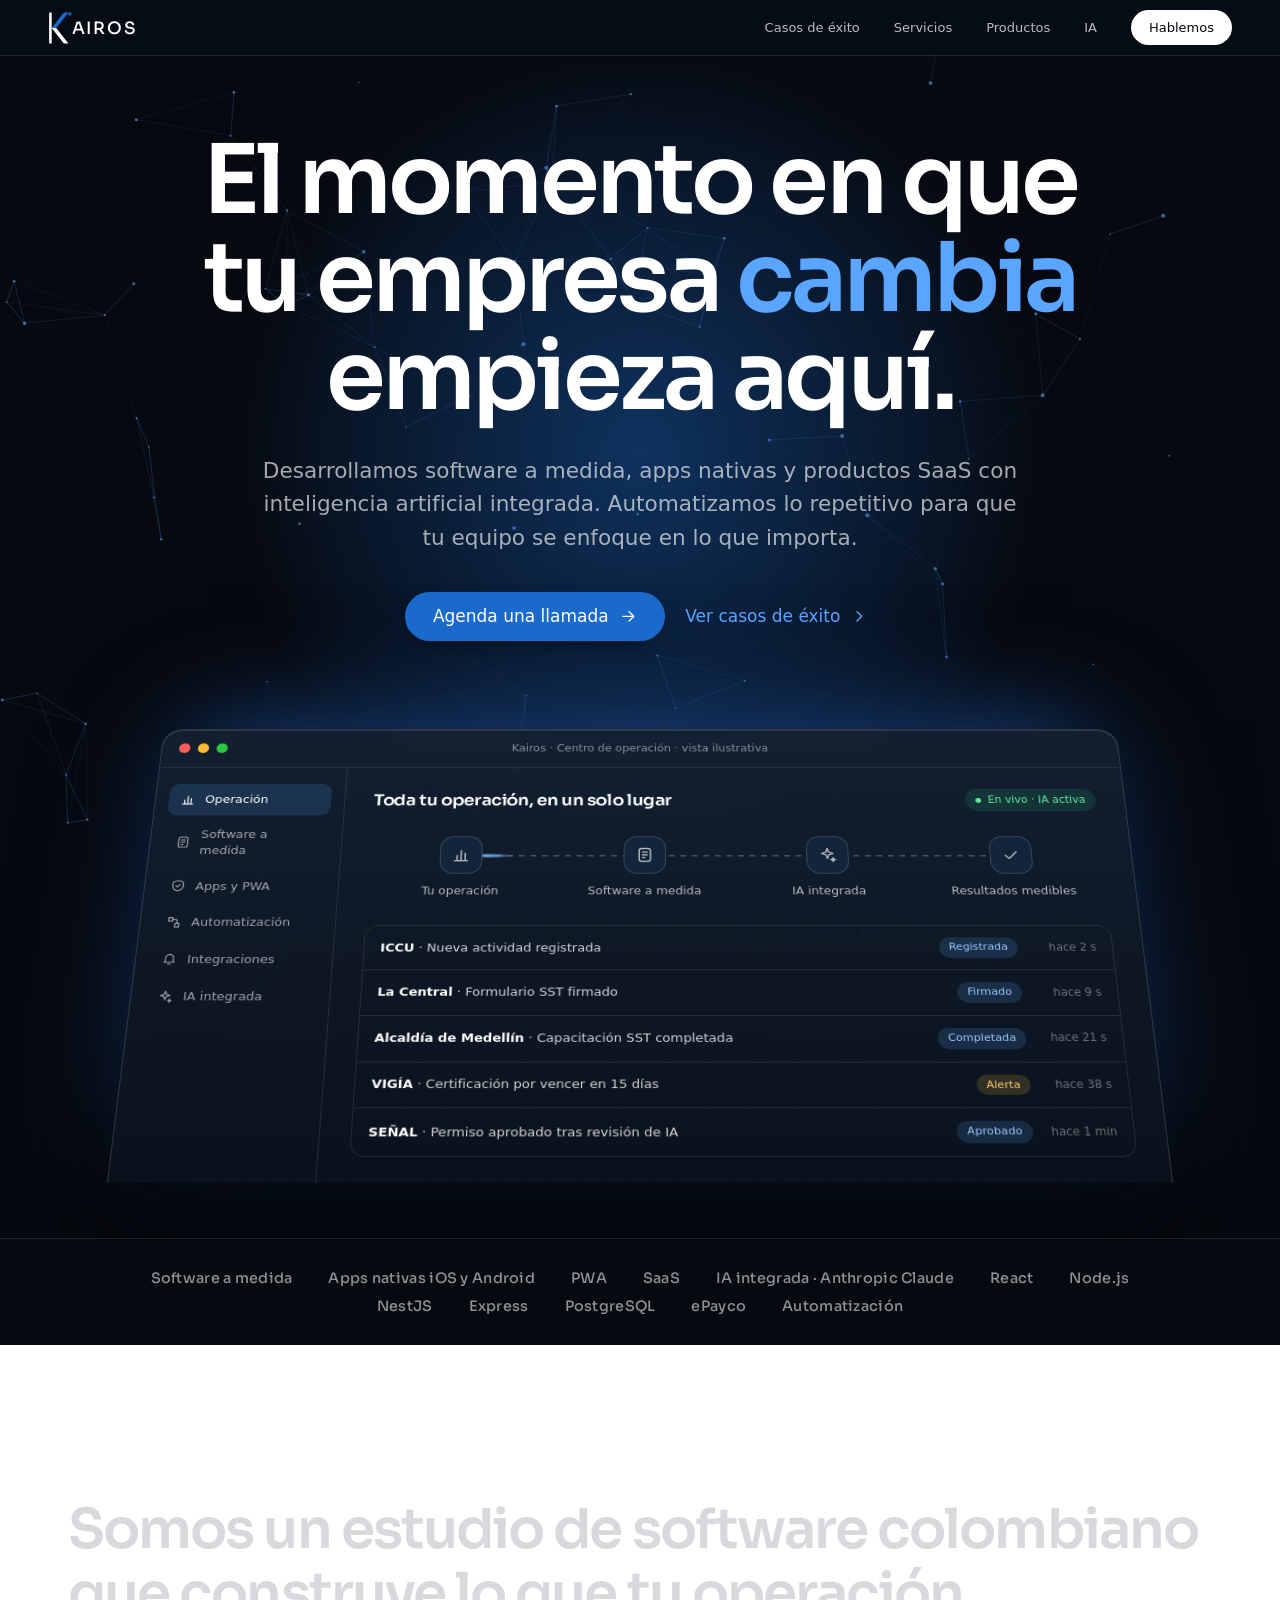
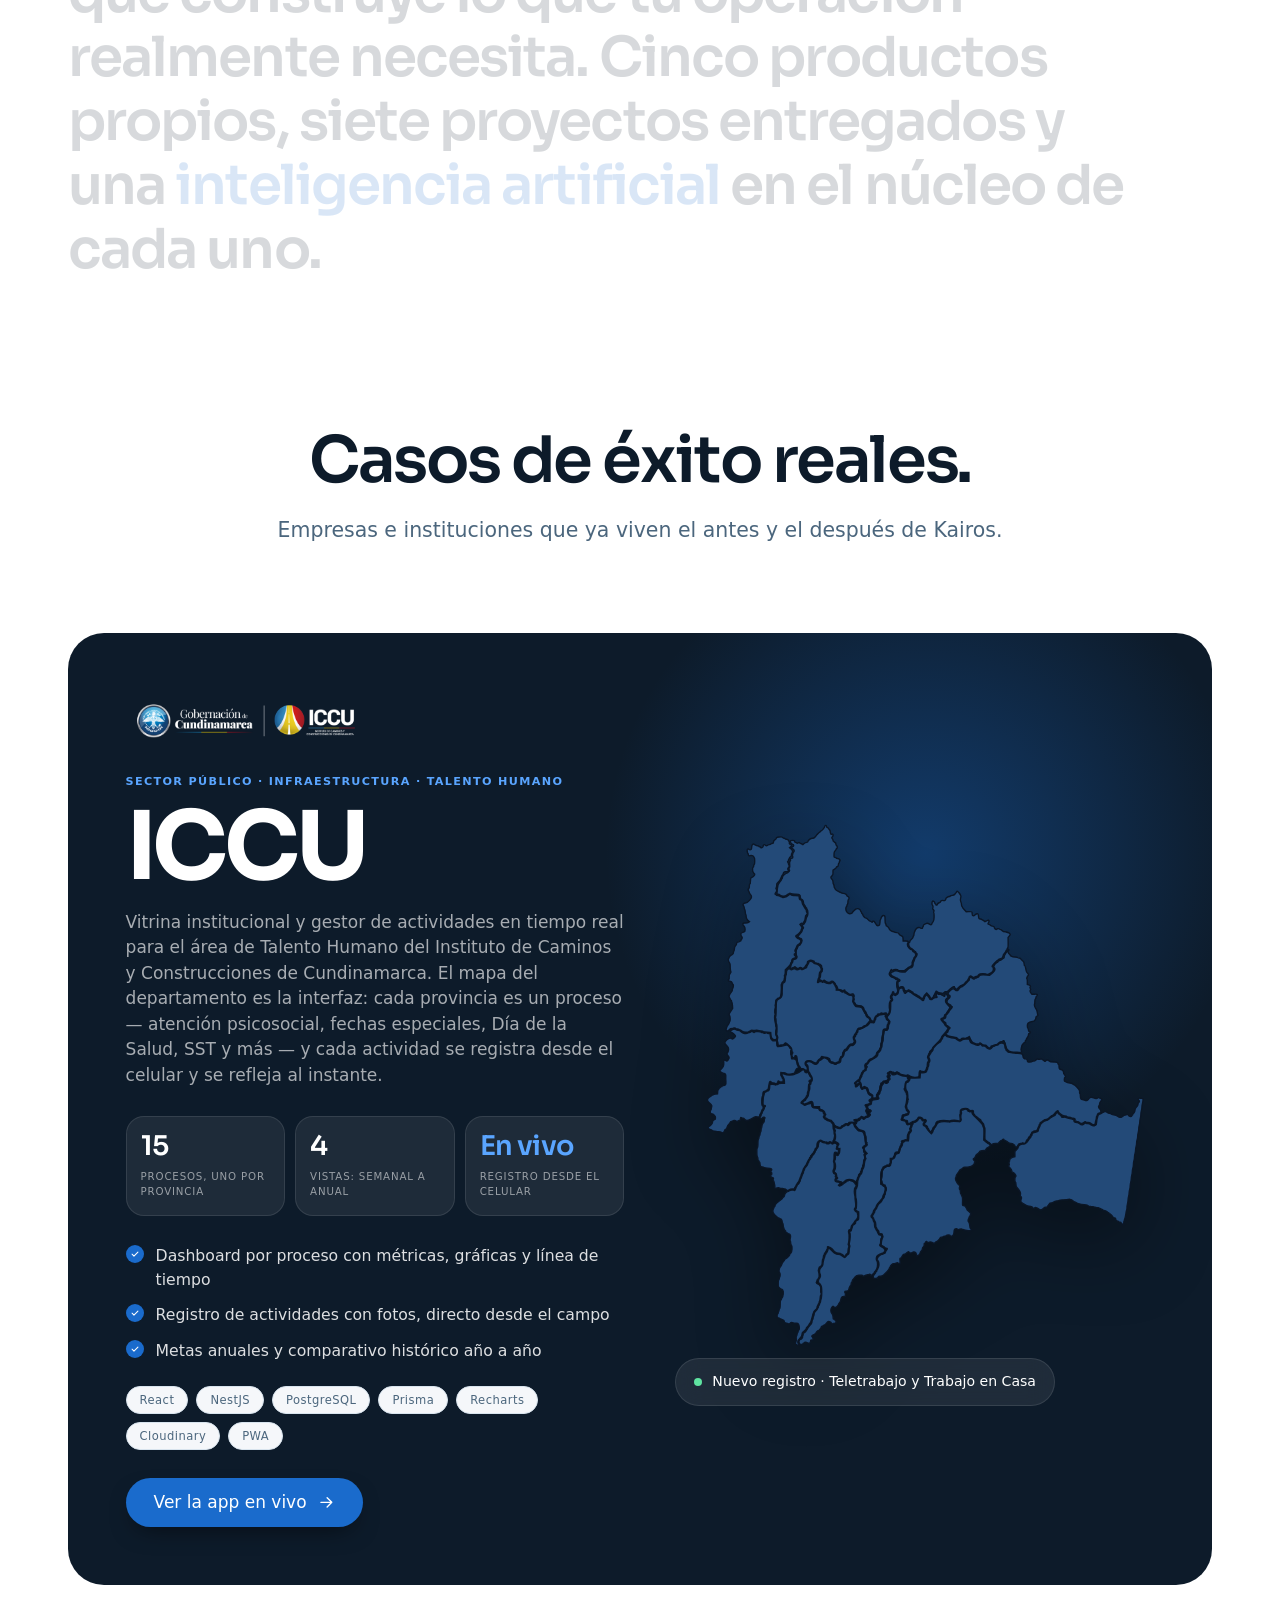
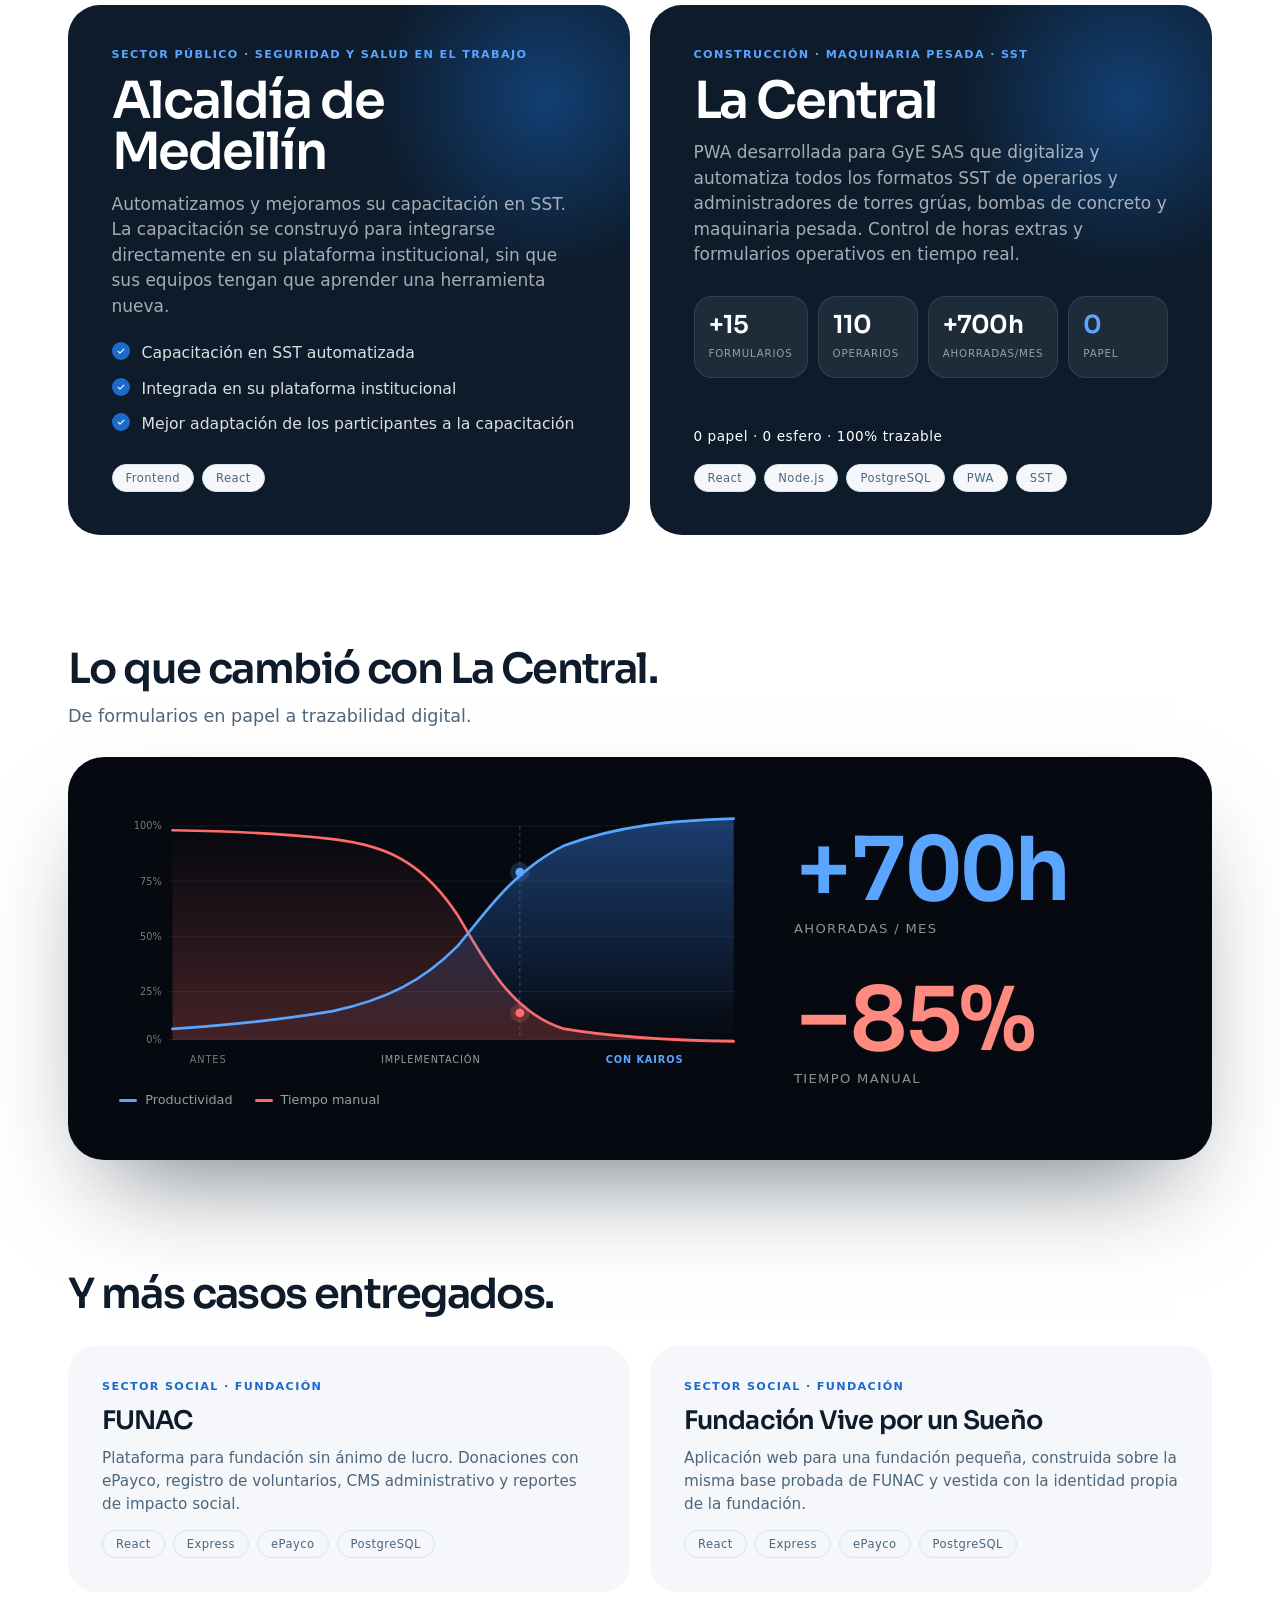
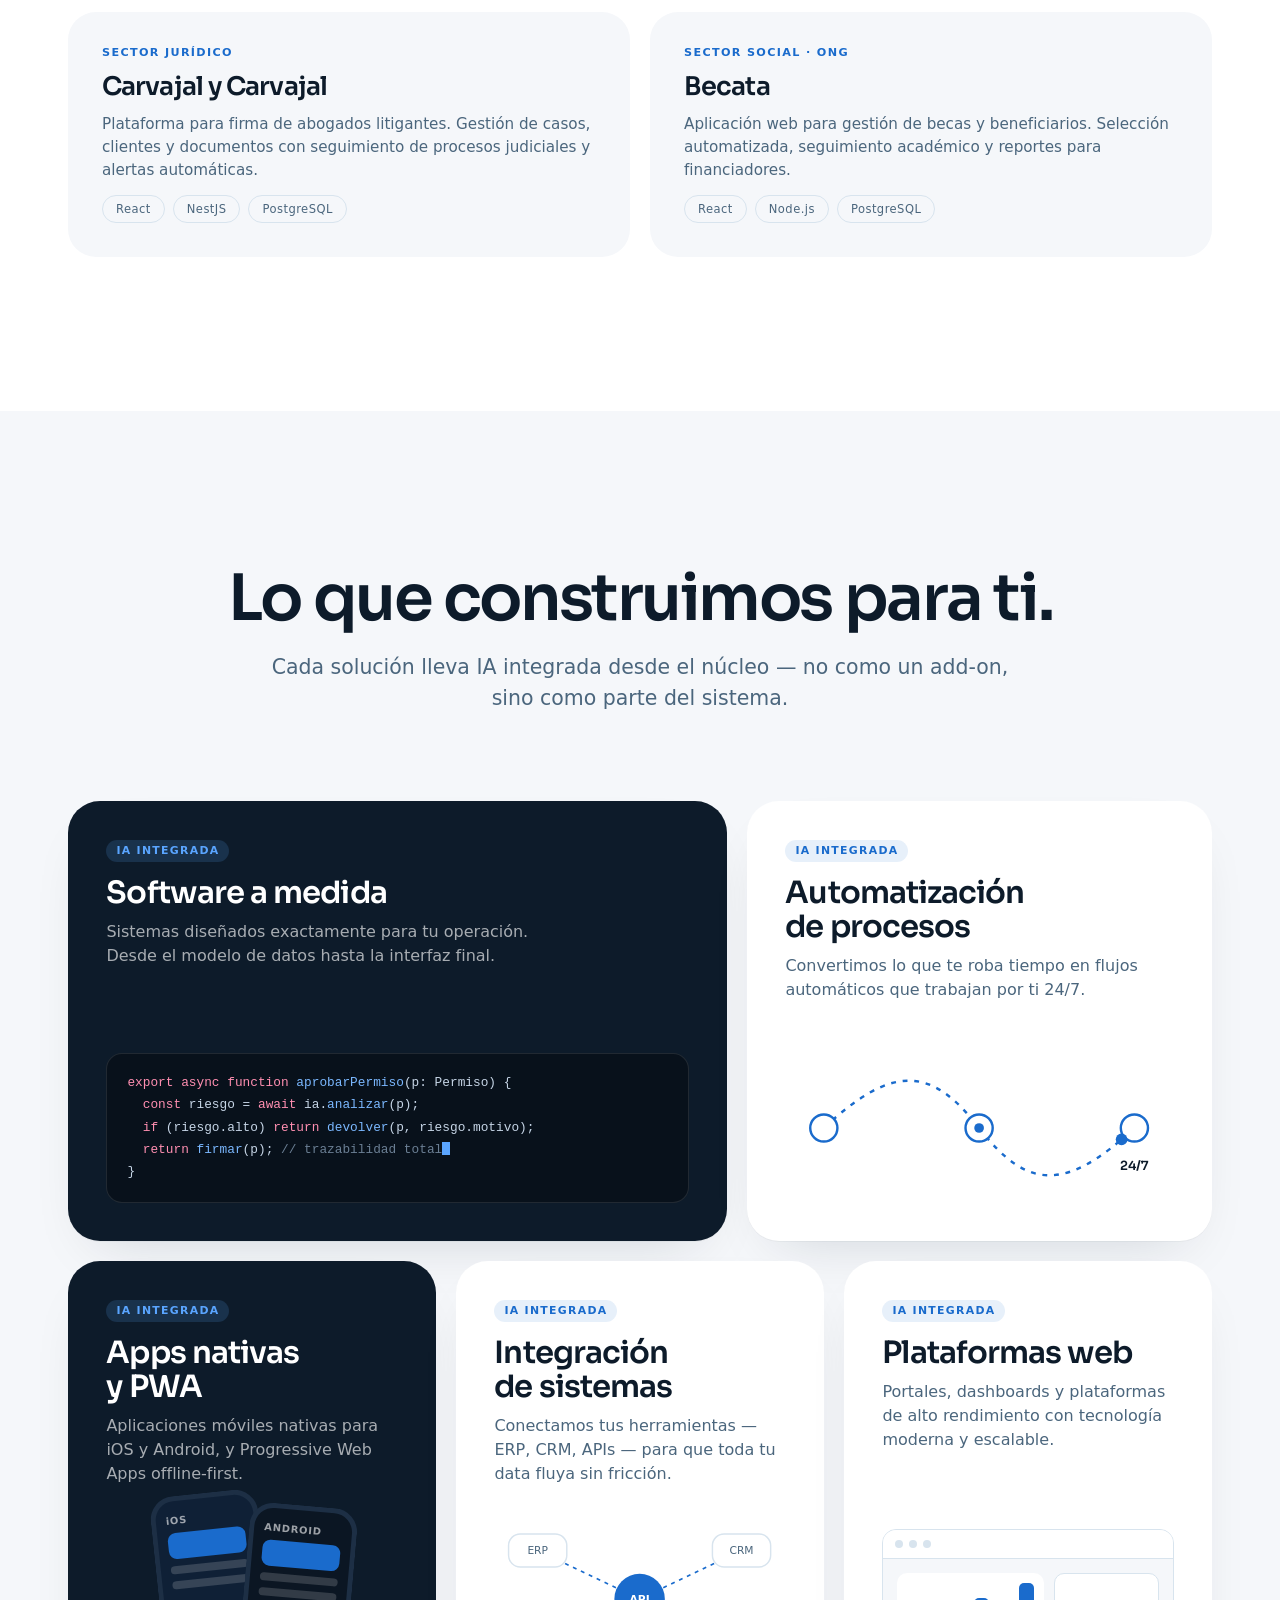
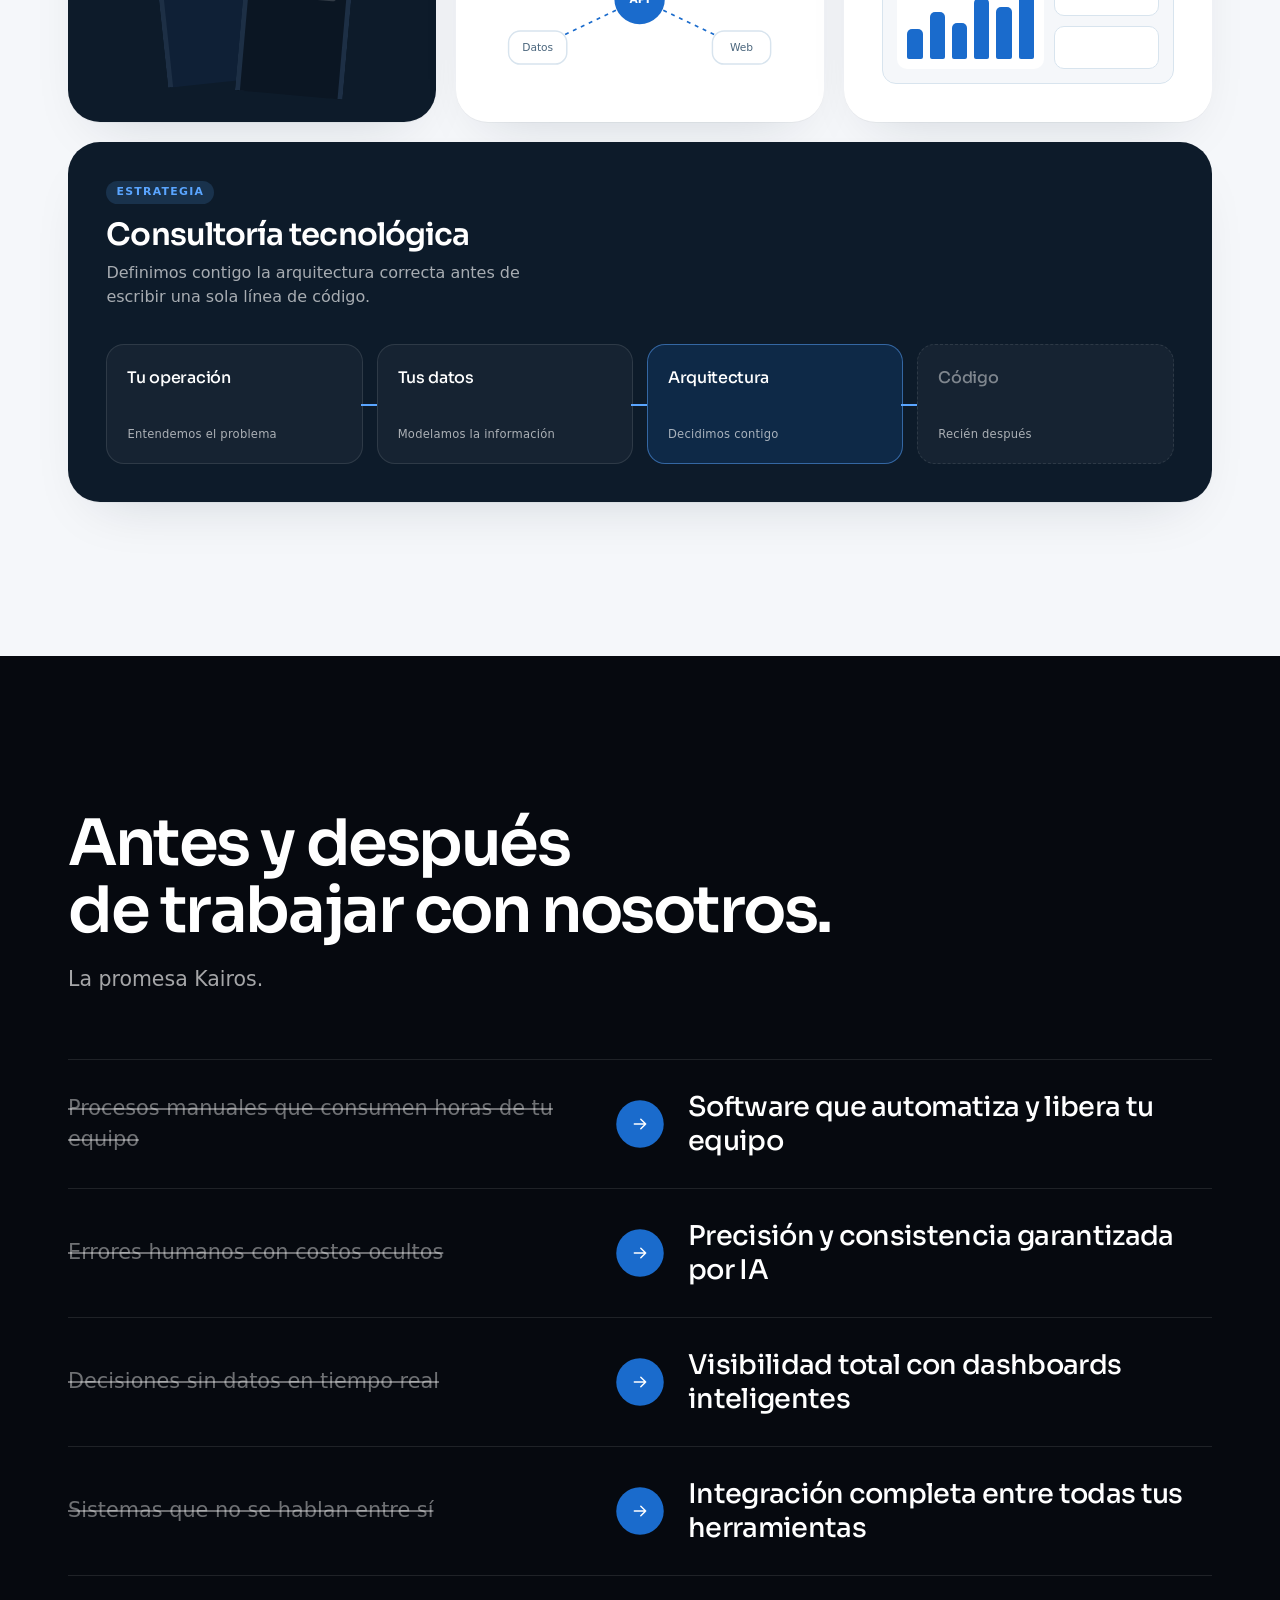
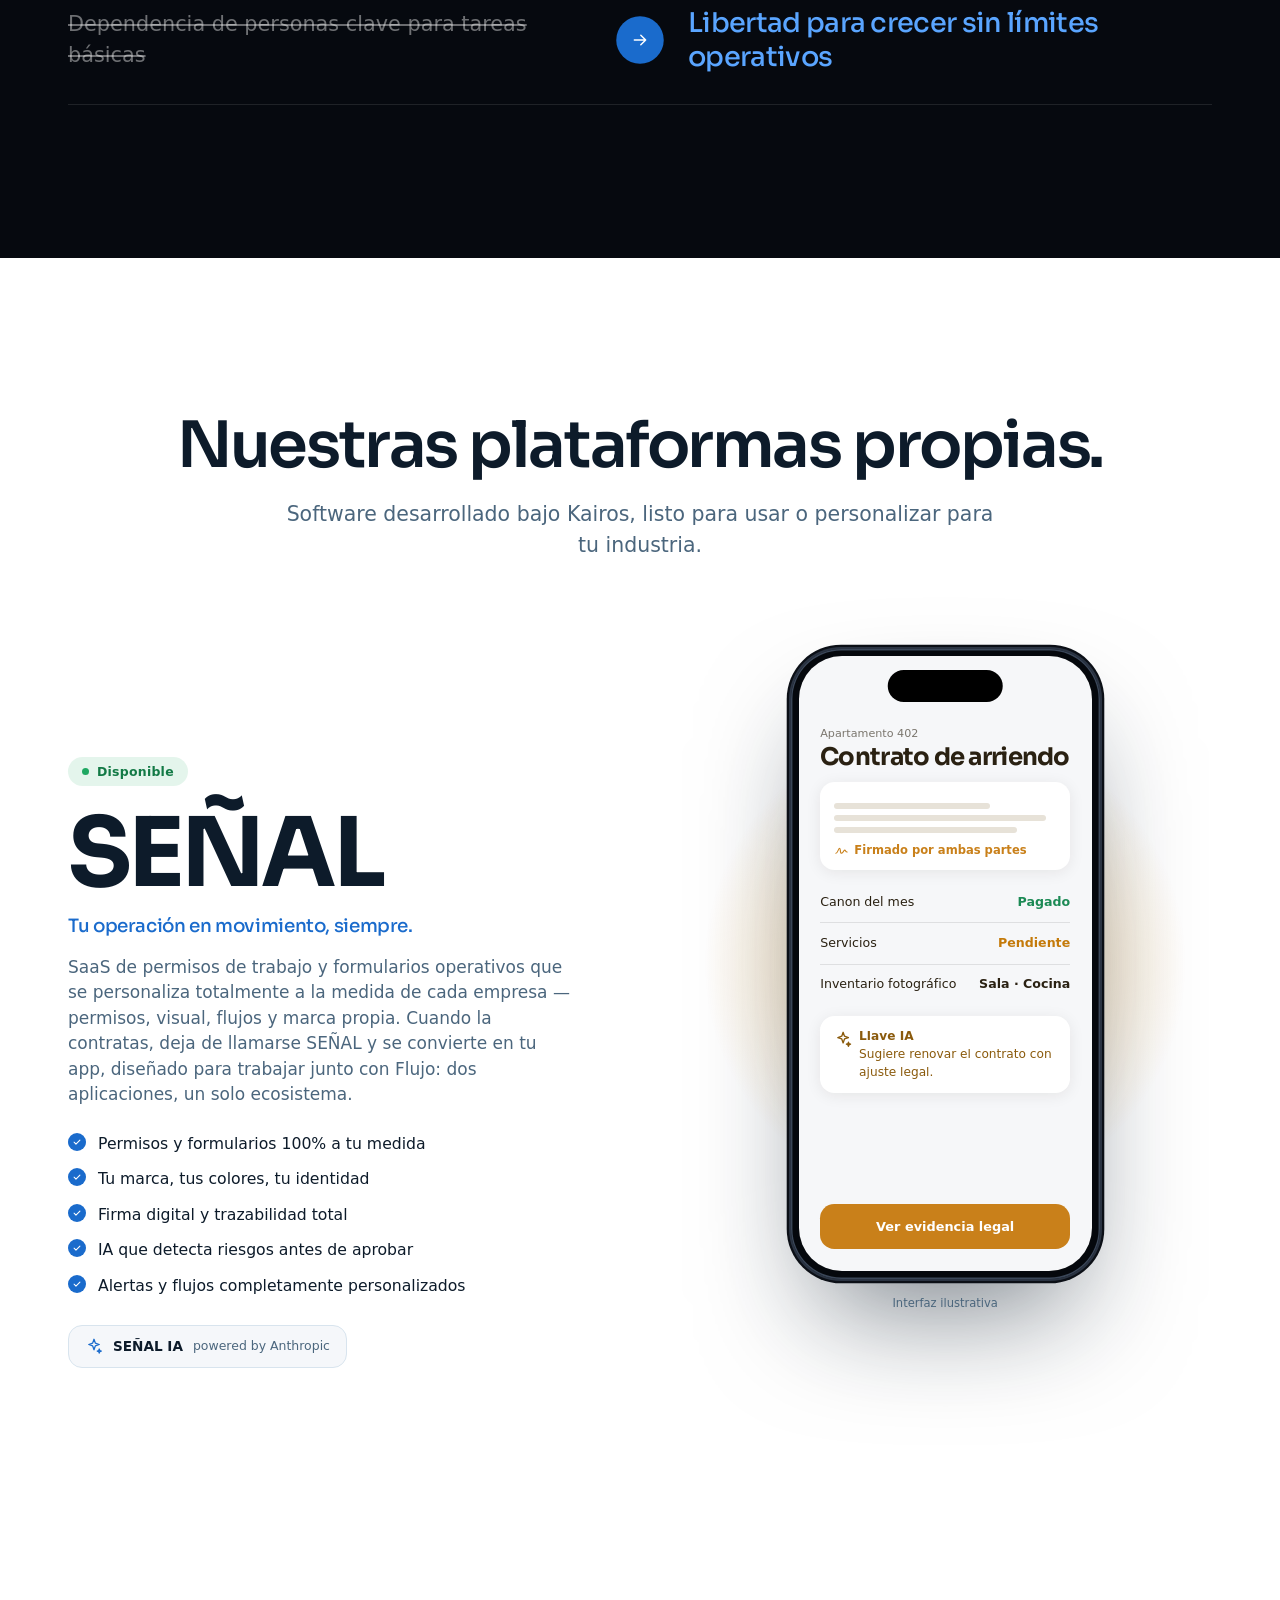
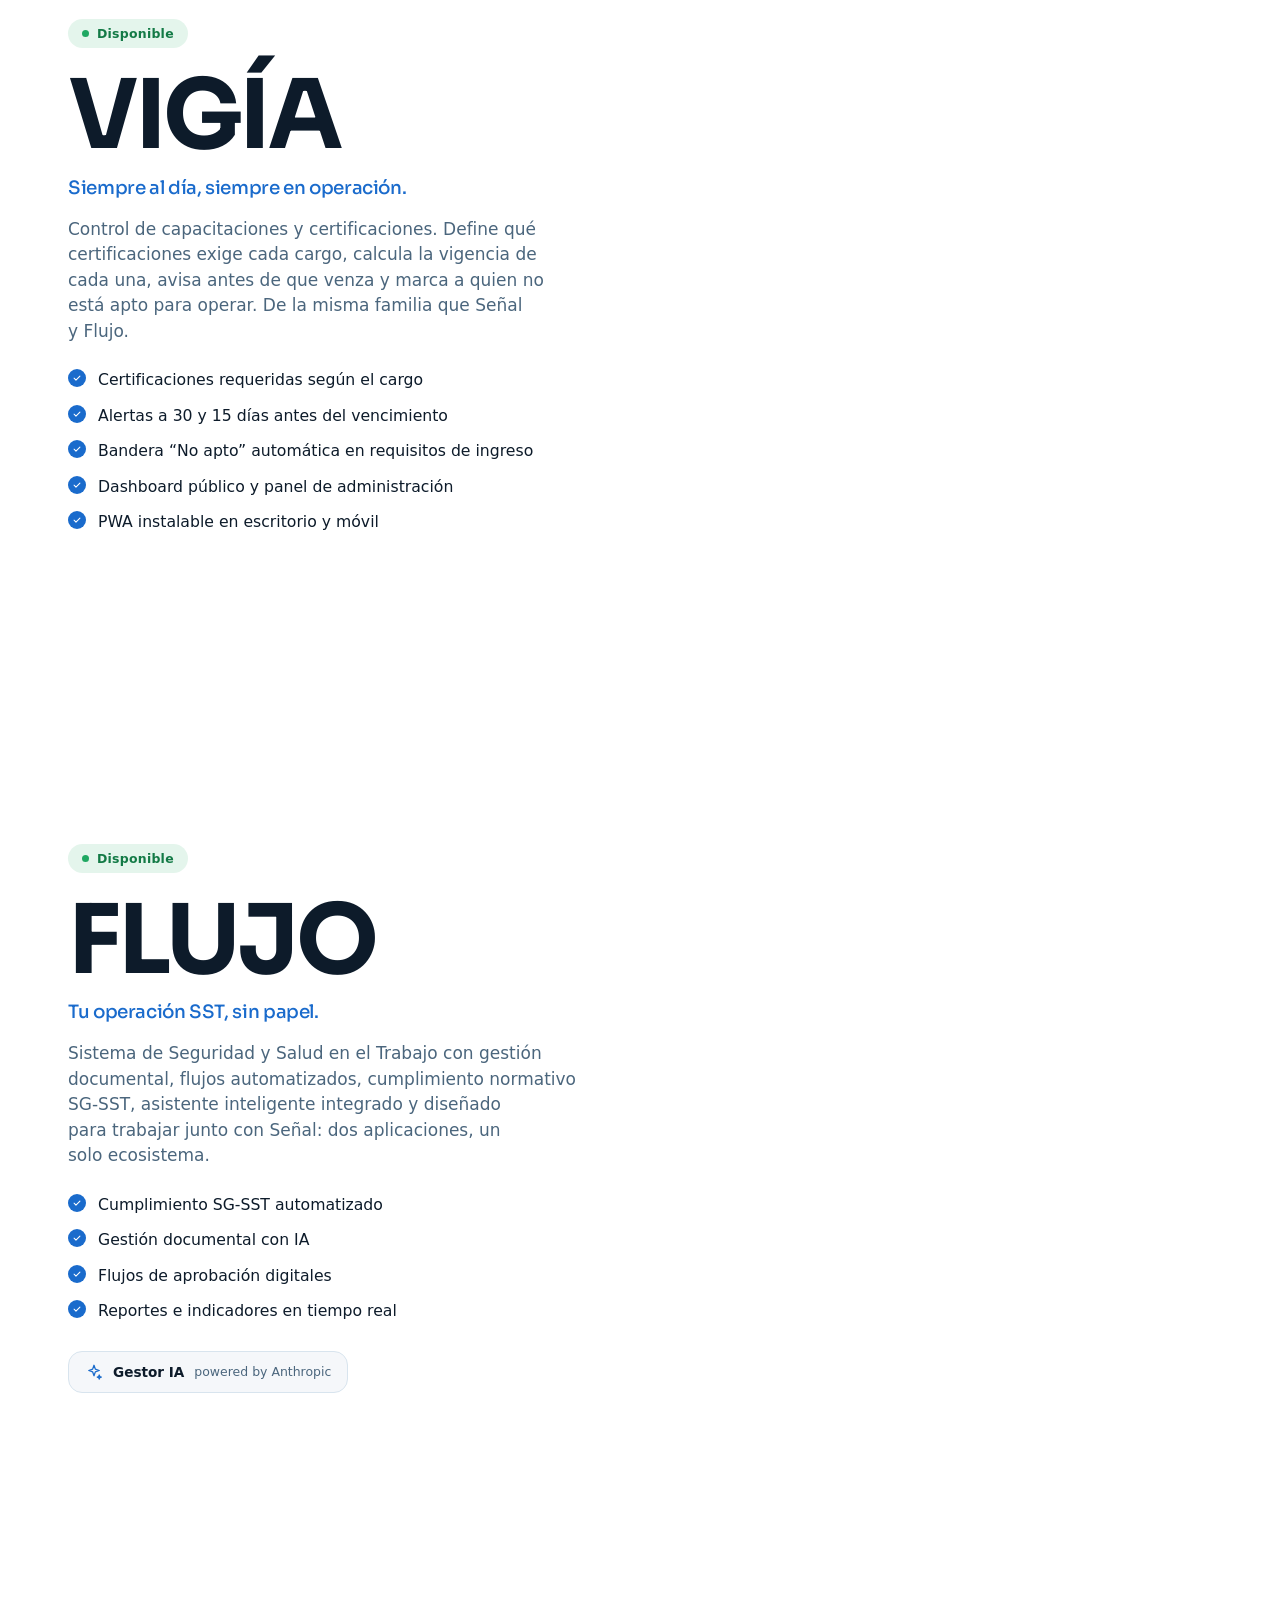
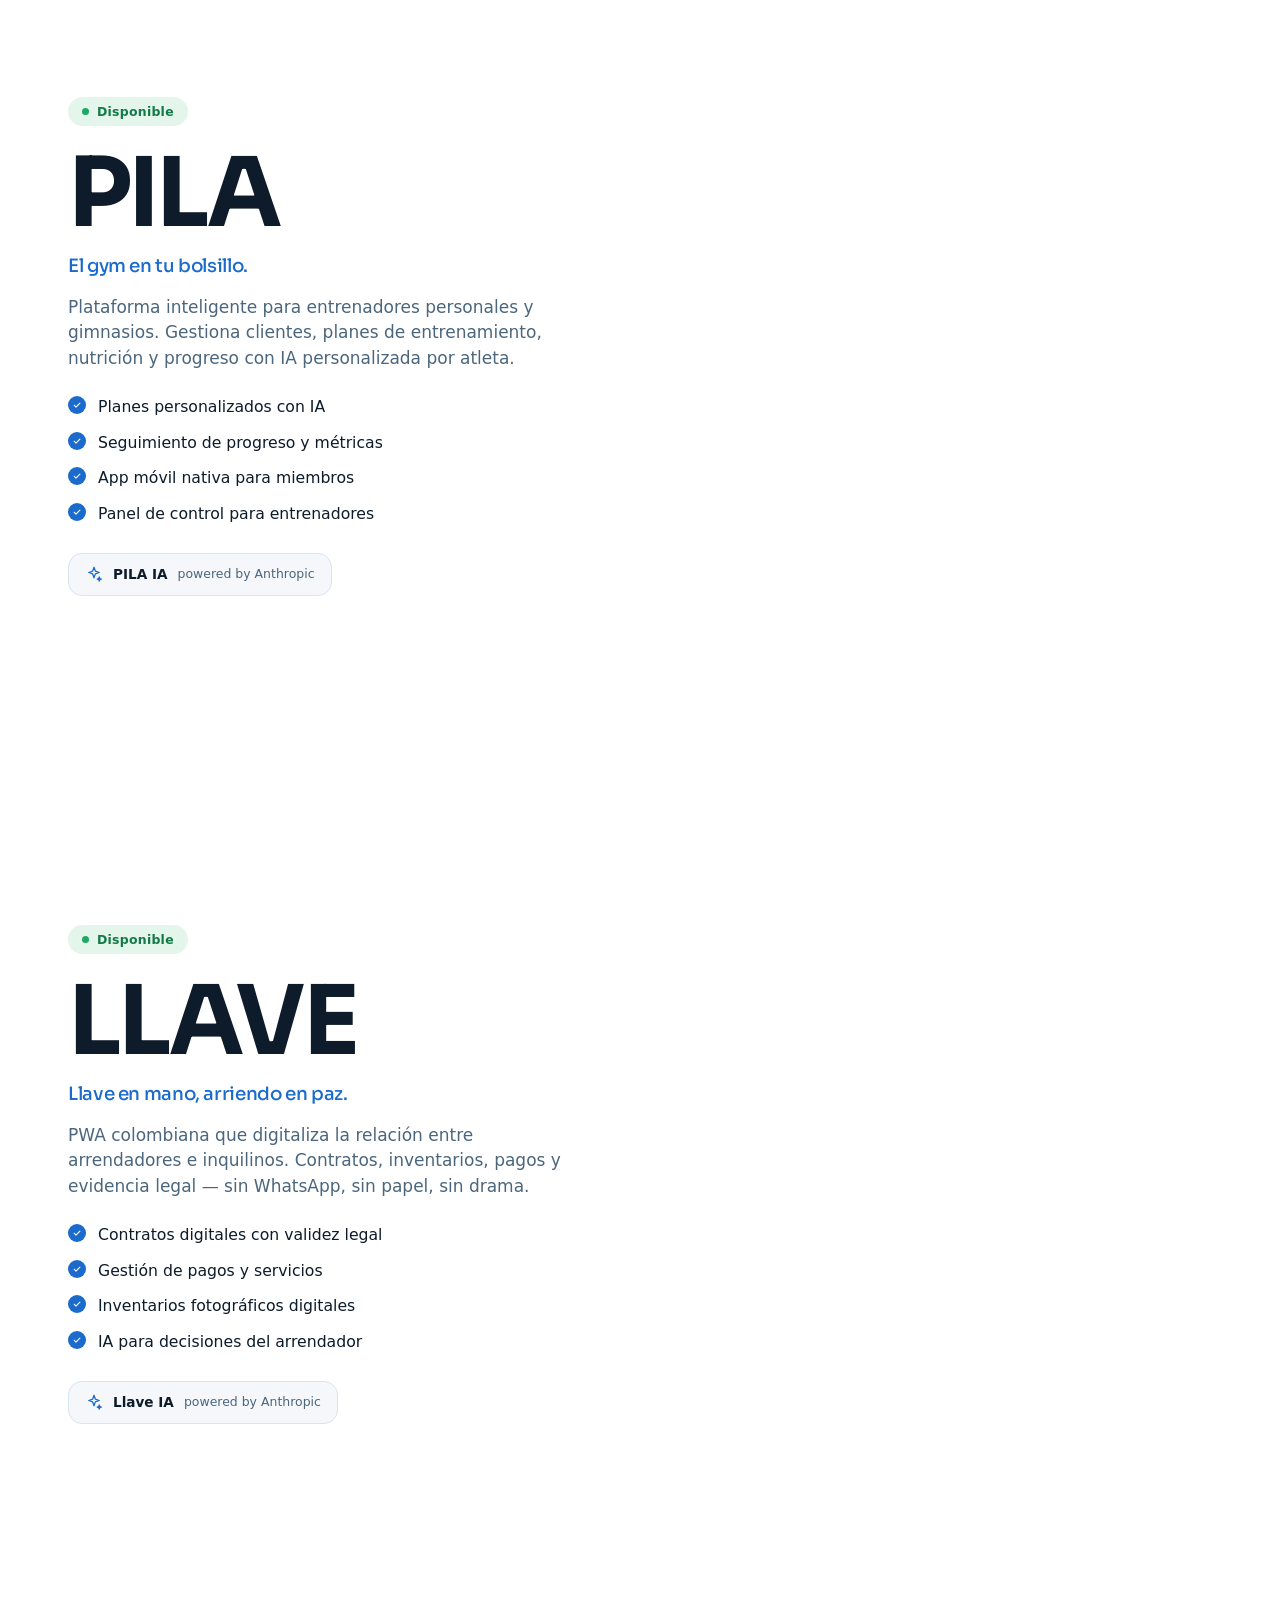
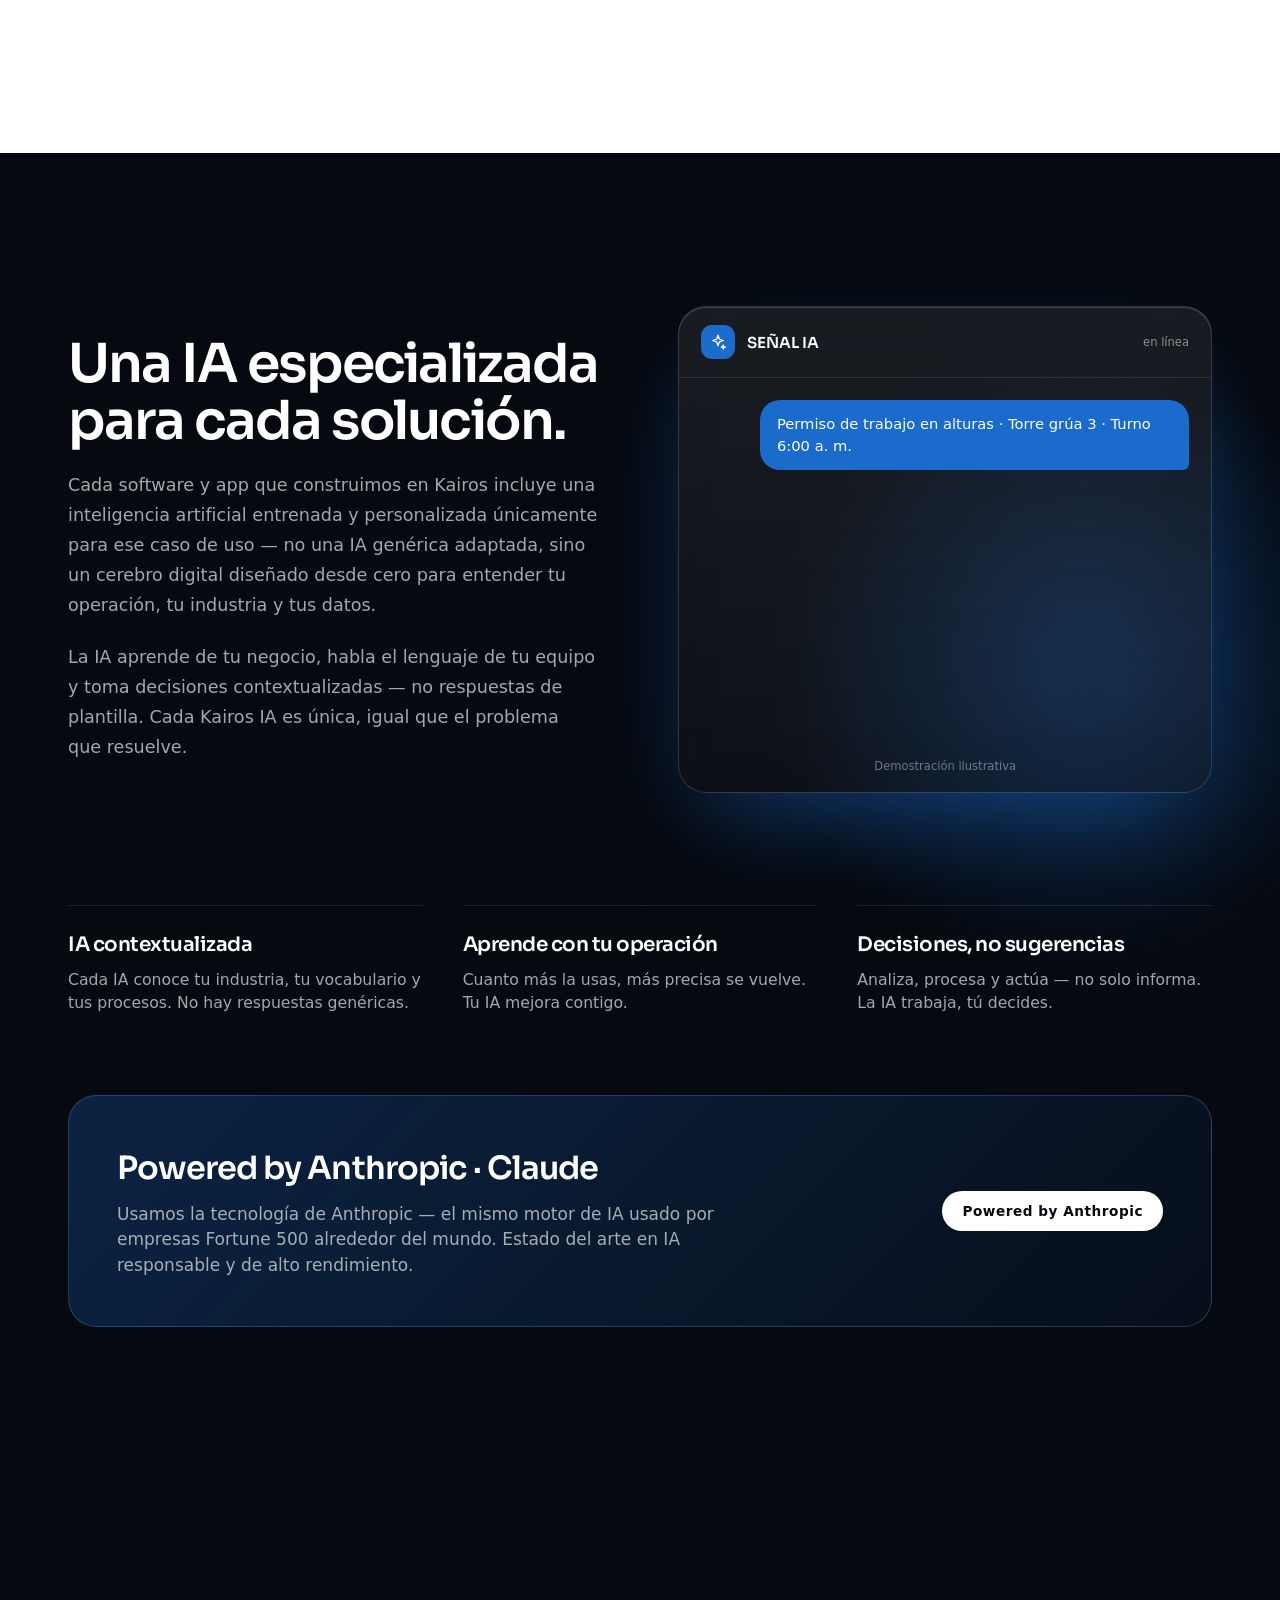
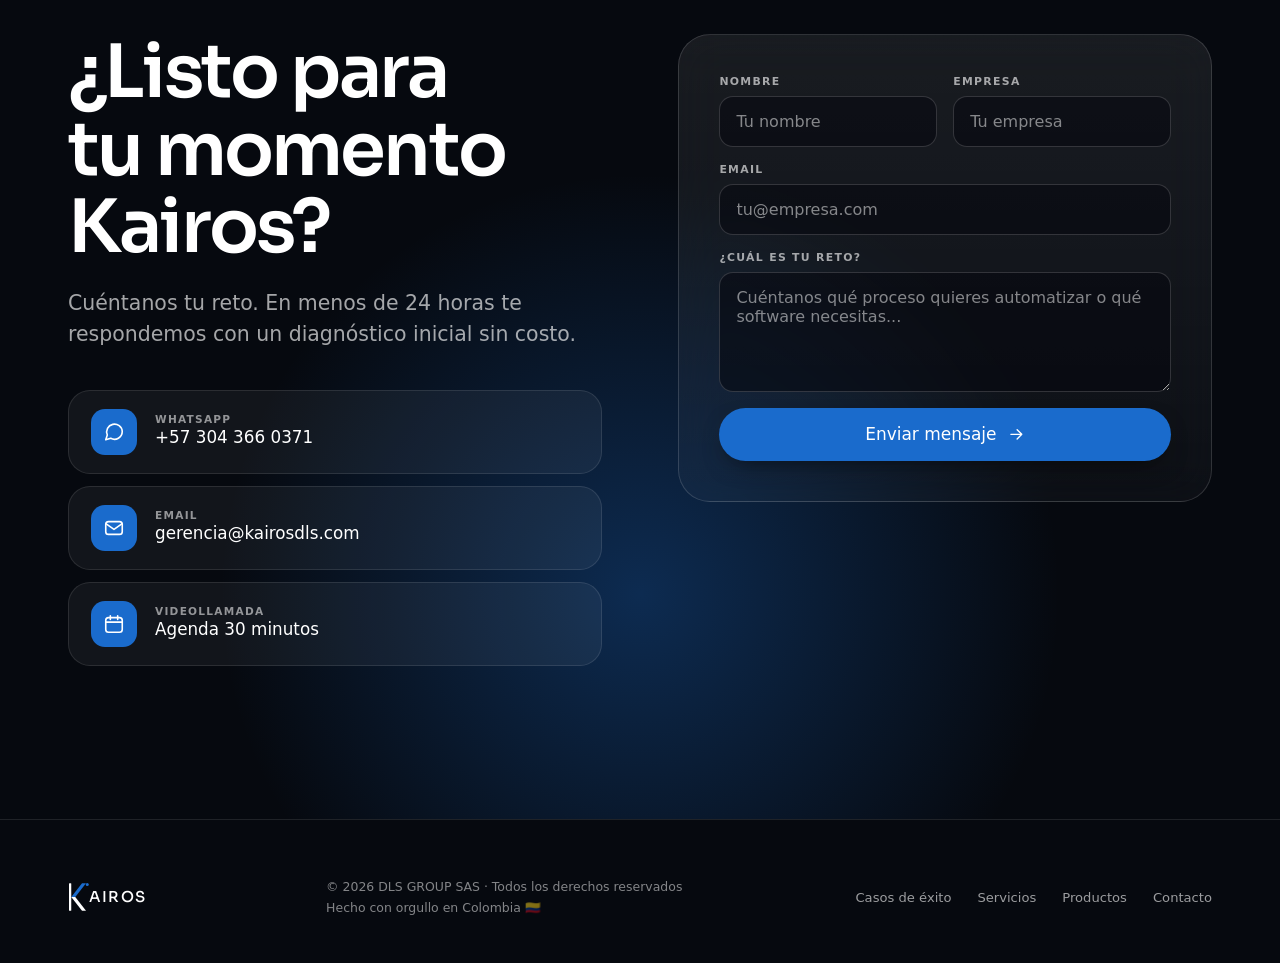
==== commit b68848ec: "mejoras" ====
--- a/index.html
+++ b/index.html
@@ -163,6 +163,8 @@
 .feed li { display: grid; grid-template-columns: 1fr auto auto; gap: 18px; align-items: center; padding: 13px 16px; font-size: .82rem; color: rgba(255,255,255,.82); border-bottom: 1px solid var(--hair-d); }
 .feed li:last-child { border: 0; }
 .feed .st { font-size: .7rem; padding: 3px 10px; border-radius: 999px; background: rgba(90,165,255,.16); color: #9cc8ff; }
+.feed b { font-weight: 600; color: #fff; }
+.feed .st.warn { background: rgba(255,190,60,.16); color: #ffcf6b; }
 .feed .tm { font-size: .72rem; color: rgba(255,255,255,.4); min-width: 62px; text-align: right; }
 
 /* STACK MARQUEE */
@@ -171,7 +173,7 @@
 .marq-t span { font: 500 .9rem var(--display); letter-spacing: .02em; color: rgba(255,255,255,.55); white-space: nowrap; }
 
 /* STATEMENT */
-.statement { padding: var(--sec) 0; background: #fff; }
+.statement { padding: var(--sec) 0 calc(var(--sec) * .5); background: #fff; }
 .statement p { font: 600 clamp(1.7rem, 4.3vw, 3.5rem)/1.16 var(--display); letter-spacing: -.035em; max-width: 21em; text-wrap: pretty; }
 .statement .w { opacity: .16; transition: opacity .25s linear; }
 .statement .w.hot { color: var(--blue); }
@@ -274,11 +276,11 @@
 .s-pila .card { background: #1d1d21; } .s-pila .ai { color: #ffb199; } .s-pila .btn2 { background: var(--a); color: #1a0a05; }
 .s-pila .rows li span:last-child { color: var(--a); font-weight: 600; }
 .wk { display: flex; align-items: flex-end; gap: .45em; height: 4.4em; } .wk i { flex: 1; border-radius: .4em; background: #34343a; } .wk i.h { background: var(--a); }
-.s-llave { background: #f3f7f8; color: #0b2a2c; --a: #0f9d95; }
-.s-llave .card { background: #fff; box-shadow: 0 .2em 1.2em rgba(10,60,60,.08); } .s-llave .ai { color: #0b6c66; } .s-llave .btn2 { background: var(--a); color: #fff; }
-.doc { display: grid; gap: .5em; margin: .7em 0; } .doc i { height: .5em; border-radius: .3em; background: #d7e6e7; } .doc i:nth-child(1) { width: 70%; } .doc i:nth-child(2) { width: 95%; } .doc i:nth-child(3) { width: 82%; }
+.s-llave { background: #f6f7f9; color: #2a2112; --a: #c9801a; }
+.s-llave .card { background: #fff; box-shadow: 0 .2em 1.2em rgba(40,30,10,.08); } .s-llave .ai { color: #8a5a0c; } .s-llave .btn2 { background: var(--a); color: #fff; }
+.doc { display: grid; gap: .5em; margin: .7em 0; } .doc i { height: .5em; border-radius: .3em; background: #e7e2d8; } .doc i:nth-child(1) { width: 70%; } .doc i:nth-child(2) { width: 95%; } .doc i:nth-child(3) { width: 82%; }
 .sig { display: flex; align-items: center; gap: .5em; color: var(--a); font-weight: 600; font-size: .95em; } .sig .ico { font-size: 1.3em; }
-.s-llave .rows li span:last-child { font-weight: 600; } .s-llave .rows .pd { color: var(--a); } .s-llave .rows .pn { color: #c47a0a; }
+.s-llave .rows li span:last-child { font-weight: 600; } .s-llave .rows .pd { color: #1c8a55; } .s-llave .rows .pn { color: #c47a0a; }
 .s-flujo { background: #0c1612; color: #fff; --a: #35c47a; }
 .s-flujo .card { background: #14241c; } .s-flujo .ai { color: #8fe3b6; } .s-flujo .btn2 { background: var(--a); color: #04170c; }
 .s-flujo .rows li span:last-child { font-size: .8em; font-weight: 600; padding: .25em .7em; border-radius: 2em; background: rgba(53,196,122,.16); color: #6fe0a5; } .s-flujo .rows li span.rv2 { background: rgba(255,190,60,.16); color: #ffcf6b; }
@@ -288,6 +290,15 @@
 .fld { display: grid; gap: .3em; font-size: .8em; } .fld span { opacity: .6; } .fld b { font-weight: 500; font-size: 1.05em; padding: .65em .8em; border-radius: .8em; background: #fff; border: 1px solid #dbe5f1; display: block; }
 .warn { display: flex; gap: .6em; padding: .9em 1em; border-radius: 1em; background: #fff4e5; color: #8a4b00; font-size: .8em; line-height: 1.4; } .warn .ico { font-size: 1.5em; flex-shrink: 0; }
 .sw { display: flex; gap: .5em; align-items: center; font-size: .78em; } .sw i { width: 1.7em; height: 1.7em; border-radius: 50%; }
+
+
+.s-vigia { background: #0b1220; color: #fff; --a: #45c2c9; }
+.s-vigia .card { background: #16233a; } .s-vigia .ai { color: #7ddbe0; } .s-vigia .btn2 { background: var(--a); color: #082a30; }
+.wk2 { display: flex; justify-content: space-between; align-items: center; } .wk2 small { opacity: .6; }
+.flag { font: 700 .72em var(--text); letter-spacing: .08em; padding: .45em .8em; border-radius: .6em; background: #e5484d; color: #fff; }
+.sv { font-size: .8em; font-weight: 600; padding: .25em .7em; border-radius: 2em; }
+.sv.bad { background: rgba(229,72,77,.2); color: #ff9a9d; } .sv.ok2 { background: rgba(53,196,122,.18); color: #6fe0a5; } .sv.warn2 { background: rgba(255,190,60,.18); color: #ffcf6b; }
+.s-vigia .rows li span:last-child { color: inherit; }
 
 /* IA */
 .ia { padding: var(--sec) 0; overflow: hidden; }
@@ -333,7 +344,7 @@
 .big.u b { color: var(--blue-hi); } .big.d b { color: #ff8a80; }
 
 /* PROYECTOS */
-.projects { padding: var(--sec) 0; }
+.projects { padding: calc(var(--sec) * .45) 0 var(--sec); }
 .pj { display: grid; grid-template-columns: 1.15fr 1fr; gap: 20px; }
 .feat { display: flex; flex-direction: column; background: var(--navy); color: #fff; border-radius: 32px; padding: clamp(28px, 4vw, 48px); position: relative; overflow: hidden; isolation: isolate; }
 .feat::before { content: ''; position: absolute; z-index: -1; right: -30%; top: -30%; width: 90%; aspect-ratio: 1; background: radial-gradient(closest-side, rgba(26,107,204,.45), transparent 70%); }
@@ -355,6 +366,42 @@
 .pr h3 { font-size: 1.6rem; letter-spacing: -.035em; margin: 8px 0; display: flex; align-items: center; justify-content: space-between; }
 .pr h3 .ico { color: var(--blue); font-size: 22px; opacity: 0; transform: translateX(-8px); transition: all .4s var(--ease); } .pr:hover h3 .ico { opacity: 1; transform: none; }
 .pr .sector { color: var(--blue); } .pr p { color: var(--mid); font-size: .95rem; margin-bottom: 14px; }
+
+
+/* ICCU */
+.iccu { display: grid; grid-template-columns: 1.02fr .98fr; gap: clamp(28px, 4vw, 72px); align-items: center; background: var(--navy); color: #fff; border-radius: 36px; padding: clamp(28px, 4.5vw, 64px); margin-bottom: 20px; position: relative; overflow: hidden; isolation: isolate; }
+.iccu::before { content: ''; position: absolute; z-index: -1; right: -15%; top: -25%; width: 80%; aspect-ratio: 1; background: radial-gradient(closest-side, rgba(26,107,204,.4), transparent 70%); }
+.iccu h3 { font-size: clamp(3.2rem, 7.4vw, 6rem); letter-spacing: -.045em; line-height: .95; font-weight: 700; margin: 14px 0 18px; }
+.iccu p { color: var(--on-dark); max-width: 36em; text-wrap: pretty; }
+.mini.three { grid-template-columns: repeat(3, 1fr); }
+.mini.three b { font-size: 1.7rem; }
+.feats.on-dark { margin: 4px 0 24px; } .feats.on-dark li { color: rgba(255,255,255,.86); }
+.iccu .techs { margin-bottom: 28px; }
+.imap { position: relative; padding: 8px 0 56px; }
+.imap svg { width: 100%; height: auto; max-height: 600px; display: block; filter: drop-shadow(0 30px 40px rgba(0,0,0,.4)); }
+.prov { fill: #234a78; stroke: #0b1626; stroke-width: 1.4px; vector-effect: non-scaling-stroke; transition: fill .6s var(--ease); cursor: pointer; }
+.prov:hover, .prov.pick { fill: #5AA5FF; }
+.prov.hot { fill: #f0c04a; transition-duration: .15s; }
+.live { position: absolute; left: 0; bottom: 6px; display: flex; align-items: center; gap: 10px; padding: 12px 18px; border-radius: 999px; background: rgba(255,255,255,.08); border: 1px solid var(--hair-d); -webkit-backdrop-filter: blur(14px); backdrop-filter: blur(14px); font-size: .88rem; max-width: 100%; }
+.live i { width: 8px; height: 8px; border-radius: 50%; background: #5fe3a1; flex-shrink: 0; animation: pulse 1.8s infinite; }
+@media (max-width: 960px) { .iccu { grid-template-columns: 1fr; } .imap { max-width: 460px; margin: 0 auto; width: 100%; } }
+@media (max-width: 720px) { .mini.three { grid-template-columns: 1fr; } }
+
+
+.pj2 { display: grid; grid-template-columns: 1fr 1fr; gap: 20px; margin-bottom: 20px; }
+.pj2 .feat { padding: clamp(28px, 3.4vw, 48px); }
+.pj2 .feat .feats { margin: 22px 0 28px; }
+.sub-h { margin: clamp(64px, 9vw, 112px) 0 28px; }
+.sub-h h3 { font-size: clamp(1.7rem, 3.4vw, 2.6rem); letter-spacing: -.038em; line-height: 1.1; }
+.sub-h p { color: var(--mid); margin-top: 10px; font-size: 1.1rem; }
+.iccu-logo { height: 58px; width: auto; margin-bottom: 26px; display: block; }
+.more { display: grid; grid-template-columns: 1fr 1fr; gap: 20px; }
+.more .pr { background: var(--paper); border: 0; border-radius: 28px; display: flex; flex-direction: column; }
+.more .pr .techs { margin-top: auto; }
+.more .pr:hover { background: #fff; box-shadow: 0 30px 60px -30px rgba(13,27,42,.3); }
+.projects .panel { margin-top: 0; }
+@media (max-width: 960px) { .pj2 { grid-template-columns: 1fr; } }
+@media (max-width: 720px) { .more { grid-template-columns: 1fr; } }
 
 /* CONTACTO */
 .contact { padding: var(--sec) 0; overflow: hidden; }
@@ -463,9 +510,9 @@
     </svg>
   </a>
   <div class="nav-links">
+    <a href="#casos">Casos de éxito</a>
     <a href="#servicios">Servicios</a>
     <a href="#productos">Productos</a>
-    <a href="#proyectos">Proyectos</a>
     <a href="#ia">IA</a>
     <a href="#contacto" class="nav-cta">Hablemos</a>
   </div>
@@ -485,34 +532,36 @@
     </p>
     <div class="btns hero-in d2">
       <a href="https://calendly.com/dlskairos/30min" target="_blank" rel="noopener" class="btn btn-p">Agenda una llamada <svg class="ico"><use href="#i-arrow"/></svg></a>
-      <a href="#proyectos" class="btn btn-l">Ver proyectos <svg class="ico"><use href="#i-chev"/></svg></a>
+      <a href="#casos" class="btn btn-l">Ver casos de éxito <svg class="ico"><use href="#i-chev"/></svg></a>
     </div>
   </div>
 
   <div class="stage hero-in d3">
     <div class="win" id="win" aria-hidden="true">
-      <div class="win-bar"><i></i><i></i><i></i><span>Kairos · Operación en tiempo real</span></div>
+      <div class="win-bar"><i></i><i></i><i></i><span>Kairos · Centro de operación · vista ilustrativa</span></div>
       <div class="win-body">
         <div class="side">
-          <a class="on"><svg class="ico"><use href="#i-flow"/></svg>Flujos</a>
-          <a><svg class="ico"><use href="#i-shield"/></svg>Permisos</a>
-          <a><svg class="ico"><use href="#i-form"/></svg>Formularios</a>
-          <a><svg class="ico"><use href="#i-bell"/></svg>Alertas</a>
-          <a><svg class="ico"><use href="#i-chart"/></svg>Reportes</a>
+          <a class="on"><svg class="ico"><use href="#i-chart"/></svg>Operación</a>
+          <a><svg class="ico"><use href="#i-form"/></svg>Software a medida</a>
+          <a><svg class="ico"><use href="#i-shield"/></svg>Apps y PWA</a>
+          <a><svg class="ico"><use href="#i-flow"/></svg>Automatización</a>
+          <a><svg class="ico"><use href="#i-bell"/></svg>Integraciones</a>
+          <a><svg class="ico"><use href="#i-spark"/></svg>IA integrada</a>
         </div>
         <div class="main">
-          <div class="main-h"><b>Flujo de aprobación</b><span class="pill"><i></i>Automático · IA activa</span></div>
+          <div class="main-h"><b>Toda tu operación, en un solo lugar</b><span class="pill"><i></i>En vivo · IA activa</span></div>
           <div class="flow">
-            <div class="node" style="--i:0"><div class="dot"><svg class="ico"><use href="#i-form"/></svg></div><p>Formulario recibido</p></div>
-            <div class="node" style="--i:1"><div class="dot"><svg class="ico"><use href="#i-spark"/></svg></div><p>IA analiza riesgos</p></div>
-            <div class="node" style="--i:2"><div class="dot"><svg class="ico"><use href="#i-check"/></svg></div><p>Aprobación</p></div>
-            <div class="node" style="--i:3"><div class="dot"><svg class="ico"><use href="#i-sign"/></svg></div><p>Firma digital y trazabilidad</p></div>
+            <div class="node" style="--i:0"><div class="dot"><svg class="ico"><use href="#i-chart"/></svg></div><p>Tu operación</p></div>
+            <div class="node" style="--i:1"><div class="dot"><svg class="ico"><use href="#i-form"/></svg></div><p>Software a medida</p></div>
+            <div class="node" style="--i:2"><div class="dot"><svg class="ico"><use href="#i-spark"/></svg></div><p>IA integrada</p></div>
+            <div class="node" style="--i:3"><div class="dot"><svg class="ico"><use href="#i-check"/></svg></div><p>Resultados medibles</p></div>
           </div>
           <ul class="feed">
-            <li><span>Permiso de trabajo en alturas</span><span class="st">Aprobado</span><span class="tm">hace 2 s</span></li>
-            <li><span>Inspección de maquinaria</span><span class="st">IA revisó</span><span class="tm">hace 14 s</span></li>
-            <li><span>Formulario de horas extras</span><span class="st">Firmado</span><span class="tm">hace 41 s</span></li>
-            <li><span>Alerta de riesgo operativo</span><span class="st">Enviada</span><span class="tm">hace 1 min</span></li>
+            <li><span><b>ICCU</b> · Nueva actividad registrada</span><span class="st">Registrada</span><span class="tm">hace 2 s</span></li>
+            <li><span><b>La Central</b> · Formulario SST firmado</span><span class="st">Firmado</span><span class="tm">hace 9 s</span></li>
+            <li><span><b>Alcaldía de Medellín</b> · Capacitación SST completada</span><span class="st">Completada</span><span class="tm">hace 21 s</span></li>
+            <li><span><b>VIGÍA</b> · Certificación por vencer en 15 días</span><span class="st warn">Alerta</span><span class="tm">hace 38 s</span></li>
+            <li><span><b>SEÑAL</b> · Permiso aprobado tras revisión de IA</span><span class="st">Aprobado</span><span class="tm">hace 1 min</span></li>
           </ul>
         </div>
       </div>
@@ -532,7 +581,124 @@
 <!-- STATEMENT -->
 <section class="statement">
   <div class="wrap">
-    <p id="stmt">Somos un estudio de software colombiano que construye lo que tu operación realmente necesita. Cuatro productos propios, más de cuatro proyectos entregados y una inteligencia artificial en el núcleo de cada uno.</p>
+    <p id="stmt">Somos un estudio de software colombiano que construye lo que tu operación realmente necesita. Cinco productos propios, siete proyectos entregados y una inteligencia artificial en el núcleo de cada uno.</p>
+  </div>
+</section>
+
+<!-- CASOS DE ÉXITO -->
+<section id="casos" class="projects lt">
+  <div class="wrap">
+    <div class="head center rv">
+      <h2>Casos de éxito reales.</h2>
+      <p class="lead">Empresas e instituciones que ya viven el antes y el después de Kairos.</p>
+    </div>
+    <article class="iccu rv" id="iccu">
+      <div class="iccu-t">
+        <img class="iccu-logo" src="iccu-logo.png" alt="Gobernación de Cundinamarca · ICCU" height="58"/>
+        <div class="sector">SECTOR PÚBLICO · INFRAESTRUCTURA · TALENTO HUMANO</div>
+        <h3>ICCU</h3>
+        <p>Vitrina institucional y gestor de actividades en tiempo real para el área de Talento Humano del Instituto de Caminos y Construcciones de Cundinamarca. El mapa del departamento es la interfaz: cada provincia es un proceso — atención psicosocial, fechas especiales, Día de la Salud, SST y más — y cada actividad se registra desde el celular y se refleja al instante.</p>
+        <div class="mini three">
+          <div><b>15</b><span>PROCESOS, UNO POR PROVINCIA</span></div>
+          <div><b>4</b><span>VISTAS: SEMANAL A ANUAL</span></div>
+          <div class="z"><b>En vivo</b><span>REGISTRO DESDE EL CELULAR</span></div>
+        </div>
+        <ul class="feats on-dark">
+          <li><svg class="ico"><use href="#i-check"/></svg>Dashboard por proceso con métricas, gráficas y línea de tiempo</li>
+          <li><svg class="ico"><use href="#i-check"/></svg>Registro de actividades con fotos, directo desde el campo</li>
+          <li><svg class="ico"><use href="#i-check"/></svg>Metas anuales y comparativo histórico año a año</li>
+        </ul>
+        <div class="techs"><span class="tech">React</span><span class="tech">NestJS</span><span class="tech">PostgreSQL</span><span class="tech">Prisma</span><span class="tech">Recharts</span><span class="tech">Cloudinary</span><span class="tech">PWA</span></div>
+        <a href="https://talentohumano.iccu.kairosdls.com/mapa" target="_blank" rel="noopener" class="btn btn-p iccu-cta">Ver la app en vivo <svg class="ico"><use href="#i-arrow"/></svg></a>
+      </div>
+      <div class="imap" aria-hidden="false">
+        <svg id="imap-svg" viewBox="0 0 1346 1521" role="img" aria-label="Mapa de Cundinamarca: cada provincia es un proceso de Talento Humano"><g transform="translate(0,1521) scale(0.1,-0.1)"><path class="prov" data-n="Pre pensionados" d="M 3023 14550 c14 -11 34 -20 45 -20 11 0 22 -7 26 -15 3 -10 19 -15 43 -15 35 0 40 -3 60 -46 13 -25 20 -50 17 -55 -9 -15 16 -49 37 -49 35 0 34 -29 -1 -58 l-32 -28 46 -39 c51 -44 56 -65 26 -110 -11 -16 -20 -44 -20 -62 0 -25 -6 -35 -27 -45 -16 -8 -27 -21 -25 -30 1 -8 -5 -21 -13 -28 -8 -7 -15 -23 -15 -36 0 -13 -7 -27 -16 -32 -16 -9 -16 -11 0 -33 9 -13 16 -33 16 -46 0 -12 5 -25 10 -28 18 -11 10 -50 -15 -77 -24 -26 -25 -29 -10 -51 22 -35 10 -57 -34 -58 -20 -1 -44 -2 -53 -3 -20 -1 -47 -34 -48 -58 0 -10 -8 -22 -17 -27 -10 -5 -26 -36 -36 -68 -15 -53 -83 -151 -119 -174 -6 -4 -10 -26 -10 -50 1 -24 -6 -54 -14 -67 -13 -20 -13 -25 1 -44 21 -31 19 -54 -10 -92 -30 -40 -31 -53 -5 -61 11 -3 20 -11 20 -16 0 -5 17 -9 39 -9 21 0 44 -6 50 -14 7 -8 27 -18 44 -22 18 -3 38 -11 44 -16 14 -12 111 18 129 39 6 7 16 13 22 13 5 0 12 7 16 15 3 9 18 15 40 15 21 0 36 -6 40 -15 4 -12 26 -15 105 -15 107 0 111 -2 111 -58 1 -29 21 -62 37 -62 20 0 41 -36 47 -82 4 -25 13 -51 20 -57 7 -6 25 -36 41 -67 16 -31 34 -58 42 -61 7 -3 13 -19 13 -35 0 -16 8 -43 18 -60 17 -29 17 -29 -15 -59 -30 -26 -33 -34 -33 -89 0 -62 -11 -89 -57 -140 -18 -19 -25 -22 -35 -12 -9 9 -17 7 -35 -10 l-22 -21 29 -37 c31 -39 38 -68 20 -86 -6 -6 -13 -24 -16 -40 -3 -16 -9 -31 -13 -34 -4 -3 -20 -22 -35 -42 -15 -20 -44 -45 -64 -56 -20 -10 -38 -24 -40 -31 -5 -15 64 -81 86 -81 21 -1 62 -34 62 -51 0 -36 -35 -87 -70 -103 -28 -12 -39 -24 -43 -46 -4 -16 -18 -47 -32 -70 -26 -41 -32 -74 -15 -85 18 -11 11 -52 -10 -58 -27 -7 -25 -30 4 -62 31 -34 24 -52 -25 -65 -44 -12 -69 -42 -69 -83 0 -15 -7 -30 -15 -33 -9 -4 -15 -19 -15 -35 0 -23 -16 -45 -75 -104 l-75 -76 -2 -62 c0 -39 -6 -68 -16 -80 -12 -13 -13 -22 -4 -42 7 -15 8 -27 2 -30 -6 -4 -10 -24 -10 -46 0 -32 -6 -45 -37 -74 -20 -19 -33 -35 -29 -35 5 0 1 -12 -9 -26 -12 -18 -15 -36 -10 -58 8 -36 7 -48 -3 -181 -8 -108 -28 -154 -67 -155 -11 0 -28 -8 -36 -17 -9 -10 -24 -22 -33 -28 -13 -8 -18 -24 -18 -70 -1 -33 -6 -66 -11 -72 -6 -8 -5 -23 1 -40 6 -19 6 -37 -1 -53 -15 -36 -19 -138 -6 -162 7 -14 7 -23 -2 -34 -16 -20 -13 -147 6 -209 8 -28 15 -65 15 -83 0 -18 5 -42 11 -53 7 -14 7 -30 0 -52 -6 -18 -12 -65 -13 -106 -1 -59 2 -75 15 -83 17 -9 23 -60 11 -92 -9 -24 -95 -22 -114 2 -30 37 -48 88 -47 135 0 26 -2 49 -5 52 -2 3 -47 6 -99 6 -57 1 -100 7 -109 14 -8 7 -41 15 -73 18 -32 3 -65 11 -73 17 -8 8 -28 10 -51 6 -48 -9 -71 -9 -109 -1 -21 5 -34 2 -43 -9 -8 -9 -20 -16 -29 -16 -8 0 -24 -7 -33 -16 -13 -12 -38 -17 -82 -17 -58 -1 -69 3 -105 31 -22 18 -47 32 -55 32 -8 0 -20 7 -27 15 -7 8 -29 15 -50 15 -24 0 -40 5 -44 15 -7 20 -70 20 -86 0 -9 -10 -17 -12 -23 -6 -12 12 -43 -4 -78 -41 -52 -56 -106 -15 -75 55 8 18 17 41 20 52 3 11 17 32 30 46 13 14 27 40 31 57 3 18 11 34 16 37 15 10 11 130 -6 161 -8 16 -15 34 -15 39 0 6 23 45 50 87 l50 77 -6 86 c-4 47 -11 88 -16 91 -4 3 -8 14 -8 24 0 11 -9 24 -20 30 -11 6 -20 21 -20 34 0 13 -7 26 -15 30 -10 4 -15 19 -15 49 0 44 2 47 68 122 16 18 25 39 23 53 -1 13 5 34 13 47 17 27 22 105 6 105 -5 0 -13 12 -16 27 -11 41 -35 63 -70 63 -44 0 -62 23 -35 46 17 15 19 25 14 80 -6 60 -5 64 26 94 35 36 37 42 16 73 -9 15 -14 47 -13 102 1 44 -4 89 -10 100 -37 64 -52 137 -32 150 5 3 10 14 10 23 0 19 51 72 69 72 19 0 51 39 51 63 1 12 7 33 15 47 8 14 14 46 15 71 0 37 5 51 30 75 22 22 30 38 30 67 0 35 1 37 34 37 18 0 39 7 46 15 7 8 19 15 26 15 8 0 14 5 14 12 0 6 8 20 17 30 21 24 21 73 -1 97 -12 13 -16 32 -14 58 3 32 7 38 28 41 14 2 40 10 58 18 31 14 32 17 32 72 0 46 -5 62 -24 83 -65 70 -55 102 33 97 41 -1 63 3 84 17 l29 18 -46 39 c-45 39 -46 41 -46 98 0 32 -4 61 -9 65 -5 3 -12 31 -16 63 -3 31 -10 65 -15 74 -5 9 -13 36 -16 60 -4 24 -14 48 -23 55 -12 9 -13 17 -6 40 9 25 16 28 60 31 47 3 54 7 113 68 54 57 62 70 62 104 0 29 -7 47 -30 72 -16 18 -30 39 -30 48 0 8 -7 24 -15 34 -19 26 -19 70 0 86 10 8 15 31 15 67 0 38 4 55 15 59 12 5 15 24 15 83 0 77 9 101 39 101 21 0 81 60 81 81 0 9 -7 19 -15 23 -8 3 -15 12 -15 19 0 8 -7 20 -15 27 -10 8 -15 31 -15 72 0 43 4 60 15 64 8 4 15 18 15 34 0 15 7 33 15 40 11 9 15 34 15 100 0 66 -4 91 -15 100 -8 7 -15 18 -15 25 0 20 -73 39 -99 25 -27 -14 -51 1 -51 33 0 11 -6 28 -14 36 -8 9 -16 39 -18 66 -3 44 -1 50 18 53 11 2 27 -4 34 -13 16 -19 44 -19 60 0 7 9 14 38 15 66 1 36 8 56 23 71 20 20 24 21 49 7 15 -8 32 -20 36 -26 4 -7 25 -13 46 -13 25 0 41 -5 45 -15 3 -8 14 -15 25 -15 11 0 24 -7 29 -16 15 -26 60 -10 68 24 3 15 7 33 10 40 5 17 41 15 48 -3 3 -9 18 -15 36 -15 18 0 33 6 36 15 4 10 20 15 44 15 24 0 40 5 44 15 3 8 16 15 29 15 30 0 47 18 47 51 0 19 10 33 35 50 19 13 35 29 35 35 0 23 37 43 85 47 28 2 55 4 61 5 6 1 23 -7 37 -18z"/><path class="prov" data-n="Fechas Especiales" d="M 4258 14858 c2 -18 11 -28 28 -32 13 -4 24 -11 24 -16 0 -5 11 -21 25 -36 14 -15 25 -36 25 -47 0 -11 5 -37 11 -58 10 -32 14 -36 30 -26 13 8 21 8 32 -1 18 -15 11 -50 -15 -75 -14 -14 -16 -22 -8 -37 6 -10 15 -22 20 -25 6 -3 10 -19 10 -36 0 -19 5 -29 15 -29 8 0 15 -5 15 -10 0 -6 11 -15 25 -20 19 -7 25 -17 25 -40 0 -18 8 -37 20 -47 23 -20 27 -68 7 -80 -8 -4 -17 -15 -20 -23 -11 -23 -31 -54 -44 -65 -6 -5 -12 -35 -14 -65 -4 -92 -2 -100 26 -100 13 0 28 -6 32 -14 4 -8 25 -16 46 -18 30 -2 42 -9 55 -32 13 -22 14 -30 5 -33 -7 -3 -13 -15 -13 -28 0 -12 -7 -28 -15 -35 -9 -7 -15 -29 -15 -51 0 -33 -4 -40 -26 -45 -14 -4 -29 -17 -34 -30 -5 -12 -25 -30 -45 -40 -19 -9 -38 -21 -42 -27 -3 -5 -5 -38 -4 -74 1 -49 -2 -65 -14 -69 -8 -3 -15 -12 -15 -19 0 -7 -7 -15 -15 -19 -24 -9 -17 -49 15 -80 25 -24 30 -38 30 -75 0 -25 7 -55 15 -65 8 -11 15 -36 15 -57 0 -20 7 -42 15 -49 8 -7 15 -18 15 -25 0 -16 63 -65 83 -65 8 0 20 -7 27 -15 7 -8 20 -15 30 -15 10 0 23 -7 30 -15 8 -9 30 -15 58 -15 36 0 52 -6 74 -27 15 -15 28 -32 28 -39 0 -7 10 -16 23 -20 12 -4 25 -12 29 -18 13 -19 9 -56 -7 -62 -11 -5 -15 -22 -15 -63 0 -35 -6 -65 -15 -77 -8 -10 -15 -29 -15 -42 0 -12 -7 -25 -15 -28 -11 -5 -15 -22 -15 -63 0 -50 4 -60 36 -95 30 -32 42 -39 71 -38 47 2 73 11 73 25 1 14 69 87 99 105 46 27 131 2 131 -38 0 -10 7 -23 15 -30 8 -7 15 -20 15 -30 0 -9 9 -25 20 -35 11 -10 20 -25 20 -34 1 -18 55 -81 70 -81 17 0 62 -32 90 -62 13 -16 32 -28 41 -28 9 0 22 -7 29 -15 7 -8 18 -15 25 -15 7 0 15 7 19 15 10 28 41 16 61 -22 20 -39 69 -93 85 -93 5 0 20 5 33 11 22 10 24 17 26 82 1 46 7 77 16 87 8 9 15 22 15 28 0 27 43 82 63 82 44 0 49 -12 49 -118 0 -74 4 -104 14 -113 8 -6 14 -22 14 -35 0 -16 8 -28 23 -33 21 -9 67 -62 67 -79 0 -4 14 -23 31 -40 23 -23 40 -32 64 -32 19 0 40 -6 48 -14 8 -8 38 -16 68 -18 51 -3 54 -5 59 -32 4 -22 15 -34 45 -48 22 -11 47 -23 55 -27 10 -6 16 -27 18 -70 l3 -61 70 0 c55 0 71 -3 76 -16 4 -10 -1 -22 -10 -29 -12 -8 -17 -27 -17 -56 0 -39 6 -50 46 -91 26 -27 54 -48 63 -48 22 0 41 -19 41 -42 0 -11 7 -18 18 -18 10 0 30 -13 45 -28 38 -40 36 -79 -7 -121 -21 -20 -32 -39 -29 -50 2 -10 -3 -23 -11 -30 -9 -8 -16 -22 -16 -32 0 -10 -5 -21 -11 -24 -5 -4 -8 -19 -4 -34 9 -43 -20 -89 -63 -101 -21 -5 -53 -25 -72 -45 -19 -19 -38 -35 -43 -35 -6 0 -16 -8 -23 -17 -10 -15 -26 -18 -96 -15 -59 2 -86 7 -94 17 -16 21 -132 21 -140 0 -8 -20 -24 -19 -40 3 -12 16 -14 16 -28 -3 -8 -11 -16 -27 -16 -35 0 -8 -7 -24 -15 -34 -26 -34 -18 -69 21 -104 20 -18 44 -32 54 -32 23 0 90 -38 90 -51 0 -5 12 -9 28 -9 41 0 59 -15 43 -34 -8 -9 -20 -16 -27 -16 -20 0 -19 -165 1 -204 25 -47 19 -97 -15 -130 -36 -35 -80 -31 -80 8 0 13 -6 26 -14 29 -18 7 -26 -1 -26 -28 0 -13 -7 -28 -15 -35 -8 -7 -15 -19 -15 -27 0 -7 -6 -16 -14 -19 -18 -7 -16 -76 2 -82 17 -5 15 -39 -3 -46 -8 -3 -15 -12 -15 -19 0 -8 -7 -20 -15 -27 -10 -9 -14 -36 -14 -110 0 -55 4 -102 9 -105 7 -4 6 -13 0 -25 -5 -10 -10 -31 -10 -46 0 -52 -65 -89 -77 -44 -6 22 -14 24 -60 11 -22 -6 -43 -6 -64 2 -26 10 -32 9 -43 -6 -9 -11 -26 -17 -50 -17 -22 0 -36 -5 -36 -12 0 -7 -13 -22 -30 -33 -16 -11 -35 -33 -41 -50 -6 -16 -16 -40 -21 -52 -6 -11 -8 -26 -4 -31 3 -5 0 -15 -7 -21 -10 -7 -23 -6 -50 6 -29 13 -38 24 -43 50 -4 19 -15 38 -25 43 -30 17 -69 56 -69 71 0 8 -7 23 -15 33 -8 11 -15 27 -15 36 0 9 -13 29 -30 45 -20 19 -30 38 -30 58 0 22 -10 39 -37 63 -34 30 -40 32 -110 31 -75 0 -92 7 -93 41 0 8 -13 27 -30 43 -29 29 -30 47 -8 76 6 8 5 25 -3 48 -11 31 -11 37 1 45 12 8 12 14 -3 45 -15 31 -21 35 -40 29 -35 -13 -100 -5 -119 14 -27 27 -42 37 -61 45 -9 3 -22 18 -29 31 -11 25 -11 25 -40 8 -28 -16 -30 -16 -42 0 -7 10 -34 20 -65 24 -35 5 -54 12 -58 23 -11 38 -45 101 -54 101 -5 0 -9 10 -9 21 0 33 -63 89 -98 89 -17 0 -32 -6 -36 -15 -4 -11 -21 -15 -63 -15 -52 0 -61 3 -83 30 -28 34 -47 38 -66 13 -11 -15 -16 -16 -31 -5 -18 12 -36 20 -60 28 -18 5 -16 49 2 64 11 9 15 32 15 81 0 65 2 70 26 79 14 6 24 16 21 23 -2 6 -1 24 4 39 5 18 3 33 -7 45 -7 10 -14 33 -14 51 0 20 -5 32 -14 32 -8 0 -16 7 -20 15 -3 8 -15 15 -26 15 -11 0 -23 7 -26 15 -4 9 -20 15 -43 15 -36 1 -81 28 -81 49 0 6 -10 11 -23 11 -12 0 -33 7 -46 16 -21 15 -26 15 -54 1 -18 -9 -40 -18 -49 -21 -13 -4 -18 -16 -18 -40 0 -19 -6 -39 -14 -43 -7 -4 -21 -24 -31 -43 -37 -72 -86 -100 -115 -65 -7 8 -23 15 -35 15 -12 0 -28 -7 -35 -15 -20 -25 -68 -18 -96 13 -17 18 -27 23 -31 15 -2 -7 -15 -13 -27 -13 -12 0 -32 -7 -44 -16 -23 -16 -62 -11 -62 7 0 6 7 17 15 25 8 9 15 27 15 41 0 14 12 42 27 62 16 21 26 45 24 59 -4 32 16 52 50 52 56 0 88 59 55 100 -17 20 -15 172 2 178 7 2 12 8 12 13 0 6 9 30 20 55 14 31 27 44 40 44 12 0 24 10 30 24 5 13 12 25 17 27 4 2 15 24 24 49 14 40 15 48 1 68 -8 12 -22 22 -32 22 -10 0 -23 7 -30 15 -7 8 -18 15 -26 15 -38 0 -25 35 40 103 41 44 66 87 66 115 0 11 7 25 15 32 8 7 15 18 15 25 0 7 -7 18 -15 25 -27 22 -19 60 15 71 19 7 30 18 30 30 0 11 6 22 14 25 8 3 17 26 20 52 8 56 24 101 45 125 21 25 19 151 -3 176 -9 10 -16 25 -16 35 0 9 -7 19 -15 22 -8 4 -15 14 -15 24 0 10 -13 32 -30 50 -21 23 -30 42 -30 67 0 38 -25 93 -42 93 -27 0 -48 34 -48 77 0 30 -4 43 -14 43 -8 0 -16 7 -20 15 -4 12 -25 15 -104 14 -79 -1 -104 2 -126 16 -25 16 -28 16 -45 1 -9 -9 -24 -16 -32 -16 -8 0 -27 -14 -44 -31 -28 -28 -34 -30 -90 -28 -47 3 -67 9 -94 30 -18 15 -40 25 -47 22 -22 -8 -46 18 -39 41 4 12 8 62 10 111 2 105 17 145 74 202 23 22 41 47 41 56 0 8 7 20 15 27 8 7 15 27 15 45 0 28 8 39 55 74 30 22 60 41 68 41 18 0 77 53 77 70 0 7 -8 22 -17 32 -17 19 -16 20 7 38 23 18 24 20 13 92 -10 72 -5 103 20 120 7 4 6 12 -2 22 -17 21 -8 33 34 40 29 6 35 11 35 32 0 14 -5 34 -10 44 -7 13 -7 21 0 25 5 3 10 16 10 29 0 13 9 31 20 41 11 10 20 28 20 40 0 23 -32 57 -63 68 -28 10 -16 41 18 47 25 4 30 10 30 35 0 24 -5 31 -25 33 -33 5 -50 20 -66 57 -17 42 -3 55 62 55 36 0 55 -4 56 -12 0 -7 1 -20 2 -28 1 -8 12 -17 26 -18 14 -2 28 -10 33 -17 6 -11 13 -11 38 3 28 16 31 16 43 0 7 -10 21 -18 31 -18 10 0 27 -8 38 -17 17 -16 20 -16 30 -3 20 26 63 48 97 52 26 2 34 8 35 24 3 42 75 94 131 94 29 0 44 7 70 36 19 19 34 37 34 39 0 8 101 105 109 105 5 0 11 7 15 15 3 8 11 15 19 15 17 0 99 99 91 112 -8 13 17 39 35 36 9 -2 17 -15 19 -30z"/><path class="prov" data-n="Salud Mental" d="M 7979 12998 c50 -58 64 -94 51 -131 -14 -42 -12 -107 5 -137 8 -14 14 -44 15 -66 0 -24 6 -47 15 -54 8 -7 15 -19 15 -27 0 -8 23 -37 51 -66 l51 -52 77 2 c48 1 79 -3 83 -10 4 -7 8 -33 8 -59 0 -46 1 -48 28 -48 18 0 38 11 57 30 23 24 37 30 60 28 30 -3 30 -4 33 -68 3 -68 11 -80 53 -80 15 0 32 -7 39 -15 7 -8 17 -15 22 -15 5 0 22 -10 38 -21 l28 -22 46 22 c25 13 50 20 55 17 19 -12 19 -48 -1 -68 -23 -23 -17 -48 12 -48 12 0 31 -11 44 -25 13 -14 34 -25 49 -25 40 0 57 -10 57 -34 0 -28 43 -68 64 -60 9 3 16 10 16 15 0 15 57 10 70 -6 7 -8 20 -15 29 -15 10 0 30 -14 47 -31 21 -22 35 -29 54 -26 14 3 40 -1 59 -9 18 -8 40 -14 49 -14 17 0 62 -38 62 -53 0 -5 -14 -26 -30 -47 l-31 -39 2 -140 c2 -119 -1 -144 -14 -159 -10 -10 -17 -26 -17 -36 0 -9 -7 -19 -15 -22 -8 -4 -15 -15 -15 -26 0 -11 -18 -38 -40 -60 -28 -28 -40 -49 -40 -69 0 -38 -46 -84 -93 -93 -20 -4 -37 -11 -37 -16 0 -6 -4 -10 -10 -10 -8 0 -54 -39 -92 -78 -81 -84 -92 -104 -64 -115 8 -3 18 -26 21 -51 6 -40 4 -49 -20 -78 -30 -36 -115 -88 -143 -88 -10 0 -23 5 -29 11 -6 6 -49 10 -103 10 -82 -1 -95 -3 -111 -22 -11 -12 -19 -25 -19 -29 0 -11 -50 -31 -61 -24 -5 3 -22 -4 -38 -15 -37 -27 -42 -26 -75 4 -15 14 -32 25 -38 25 -18 0 -48 -32 -48 -50 0 -10 -7 -23 -15 -30 -8 -7 -15 -18 -15 -25 0 -7 -20 -31 -45 -53 -25 -22 -45 -44 -45 -50 0 -16 -71 -62 -96 -62 -12 0 -38 -18 -61 -42 -63 -68 -76 -72 -107 -37 -14 16 -26 33 -26 39 0 33 -95 -27 -186 -118 -18 -19 -29 -22 -53 -17 -20 4 -32 2 -38 -7 -14 -22 -61 -49 -68 -38 -3 6 -28 10 -54 10 -37 0 -54 6 -75 25 -30 28 -46 32 -46 11 0 -7 -7 -19 -15 -26 -8 -7 -15 -23 -15 -35 0 -13 -7 -25 -15 -29 -8 -3 -15 -12 -15 -21 0 -24 -41 -75 -61 -75 -17 0 -42 24 -45 44 -1 6 -22 33 -46 58 l-45 48 -36 -33 c-20 -17 -39 -45 -43 -62 -15 -66 -55 -74 -107 -20 -19 19 -41 35 -50 35 -9 0 -19 5 -22 10 -7 11 -88 50 -105 50 -6 0 -15 11 -20 25 -5 14 -14 25 -19 25 -6 0 -30 14 -54 30 -51 34 -60 36 -77 15 -7 -8 -27 -15 -46 -15 -35 0 -53 19 -58 63 -5 46 -17 57 -59 57 -23 0 -48 -7 -58 -16 -31 -28 -46 -11 -53 58 -7 66 -2 98 17 98 6 0 19 7 29 17 17 15 17 17 2 35 -10 10 -23 18 -29 18 -7 0 -18 7 -25 15 -7 8 -25 15 -40 15 -16 0 -30 7 -34 15 -3 8 -14 15 -24 15 -11 0 -25 7 -32 15 -7 8 -16 15 -21 15 -23 0 -50 42 -47 73 3 29 6 32 40 35 25 2 42 10 48 22 9 16 18 18 67 13 32 -3 65 -12 74 -19 10 -9 42 -14 95 -14 l80 0 59 60 c45 46 66 60 88 60 48 0 77 36 77 97 0 28 3 53 8 55 4 2 15 29 25 60 10 32 25 65 35 74 35 35 58 114 33 114 -5 0 -14 14 -20 30 -5 17 -17 30 -25 30 -9 0 -34 20 -57 45 -23 25 -50 45 -60 45 -11 0 -19 4 -19 8 0 5 -10 19 -22 31 -28 31 -32 108 -5 122 9 6 17 19 17 30 0 11 20 39 45 61 28 26 45 50 45 64 0 12 5 24 12 26 6 2 12 25 13 51 2 26 7 53 12 59 6 7 13 24 16 38 4 14 20 40 36 58 24 26 38 32 70 32 21 0 41 -5 43 -10 2 -6 17 -12 33 -13 22 -1 30 2 30 15 0 10 6 23 13 30 6 6 12 22 12 35 0 16 9 27 28 34 15 6 35 15 44 20 29 15 56 10 99 -16 35 -23 42 -24 54 -11 8 8 15 21 15 28 0 7 14 28 30 46 29 33 30 35 30 142 0 60 -4 111 -9 114 -5 4 -4 19 2 36 9 24 9 33 -1 39 -20 12 -42 60 -31 66 14 9 11 55 -6 71 -20 20 -20 98 0 114 12 10 19 8 40 -11 13 -13 25 -32 25 -42 0 -10 7 -20 15 -23 8 -4 15 -12 15 -20 0 -25 37 -16 44 11 4 17 19 30 46 41 22 9 40 22 40 30 0 7 13 20 30 29 23 12 34 13 53 4 21 -9 28 -8 46 10 12 12 21 29 21 39 0 20 61 62 91 62 12 0 27 7 33 16 8 10 30 17 59 19 39 2 52 8 69 31 12 16 25 31 29 34 3 3 11 15 18 28 17 31 29 28 70 -20z"/><path class="prov" data-n="Feria de Servicios" d="M 3880 11040 c14 -16 31 -29 39 -30 29 0 116 -36 136 -55 37 -35 55 -73 55 -114 0 -32 -5 -43 -28 -59 -25 -19 -28 -26 -30 -93 -1 -39 -7 -78 -14 -87 -7 -8 -14 -26 -15 -41 -2 -14 -9 -36 -15 -49 -9 -17 -9 -25 1 -35 10 -9 14 -8 22 6 12 21 95 25 102 5 3 -10 9 -10 26 0 20 12 27 10 57 -13 24 -18 50 -27 93 -31 52 -5 62 -3 80 18 20 21 24 22 49 7 15 -8 29 -24 31 -34 2 -11 9 -24 17 -28 8 -4 14 -15 14 -24 0 -9 8 -25 17 -35 10 -11 17 -34 16 -53 l-1 -35 48 0 c40 0 54 -5 81 -31 29 -27 35 -29 60 -19 30 13 49 7 49 -16 0 -8 8 -14 18 -14 9 0 31 -13 48 -29 29 -27 76 -41 135 -41 25 0 27 -3 31 -57 3 -31 0 -69 -6 -84 -8 -24 -7 -33 12 -58 12 -17 22 -34 22 -39 0 -5 9 -19 19 -31 11 -13 22 -28 24 -34 2 -8 30 -12 74 -12 65 0 73 -3 99 -29 16 -15 29 -33 29 -40 1 -6 13 -30 28 -53 15 -24 27 -47 27 -52 0 -5 7 -11 15 -15 8 -3 15 -16 15 -28 0 -31 35 -82 61 -88 12 -3 31 -21 42 -41 l21 -36 -23 -29 c-43 -55 -114 -124 -128 -124 -8 0 -30 -12 -49 -26 -22 -17 -52 -28 -86 -33 -56 -6 -65 -16 -99 -108 -6 -18 -21 -43 -34 -57 -12 -13 -25 -36 -29 -50 -3 -14 -11 -26 -16 -26 -15 0 -11 -73 5 -94 22 -30 18 -65 -12 -96 -20 -21 -33 -28 -52 -24 -31 6 -81 -36 -124 -103 -15 -24 -34 -43 -43 -43 -17 0 -53 -38 -54 -56 0 -6 -7 -17 -15 -24 -9 -8 -15 -30 -15 -59 0 -50 -13 -71 -42 -71 -11 0 -18 -7 -18 -19 0 -10 -7 -24 -15 -31 -9 -7 -15 -29 -15 -51 0 -34 -3 -39 -27 -44 -16 -4 -40 -13 -55 -21 -34 -18 -48 -18 -78 3 -14 10 -33 16 -42 15 -27 -5 -58 17 -58 41 -1 28 -38 71 -71 81 -13 5 -49 11 -79 16 -30 4 -63 10 -72 14 -13 6 -22 0 -37 -26 -11 -18 -34 -41 -51 -51 -16 -10 -30 -25 -30 -33 0 -8 -4 -14 -10 -14 -5 0 -12 -11 -16 -25 -11 -44 -55 -44 -126 2 -26 16 -58 25 -101 28 -58 4 -66 2 -87 -20 -36 -39 -33 -90 8 -121 28 -23 32 -31 32 -75 0 -46 -2 -49 -25 -49 -14 0 -39 10 -56 22 -20 15 -41 21 -64 19 -30 -2 -36 1 -45 23 -5 14 -14 26 -19 26 -12 0 -51 76 -51 100 0 11 -4 20 -9 20 -5 0 -13 40 -17 90 -4 54 -12 94 -20 101 -18 15 -50 7 -46 -13 4 -26 -25 -43 -52 -30 -29 13 -41 78 -20 103 18 21 18 45 -1 53 -11 4 -13 16 -9 50 6 43 5 46 -47 98 -67 66 -118 108 -131 108 -5 0 -23 -13 -38 -30 -24 -26 -35 -30 -79 -30 -28 0 -51 -4 -51 -10 0 -5 -8 -10 -19 -10 -15 0 -20 10 -26 48 -3 26 -11 61 -17 77 -8 23 -7 41 4 74 15 42 14 46 -8 79 -17 25 -22 41 -17 56 14 36 10 263 -4 278 -8 7 -13 40 -13 83 0 43 -5 76 -12 83 -10 10 -10 17 -1 31 7 11 12 67 13 137 4 320 5 327 68 359 70 36 104 86 103 150 -1 66 -1 76 4 178 5 99 15 137 38 137 29 0 45 39 50 120 2 44 9 86 15 92 7 7 12 39 12 71 0 51 4 63 26 83 29 27 66 31 84 9 7 -8 20 -15 30 -15 10 0 23 7 30 15 7 8 29 15 50 15 24 0 40 -5 44 -15 3 -9 18 -15 40 -15 19 0 41 7 50 15 16 17 66 21 66 5 0 -17 53 -10 85 11 17 11 38 22 48 25 9 4 17 16 17 28 0 11 14 41 30 66 16 25 30 52 30 61 0 24 10 29 55 29 33 0 46 -6 65 -30z"/><path class="prov" data-n="Actividades Deportivas y Recreativas" d="M 9380 11390 c0 -10 -7 -23 -16 -28 -14 -8 -14 -12 -1 -43 8 -19 24 -41 36 -49 11 -8 21 -22 21 -32 0 -11 7 -18 19 -18 10 0 24 -7 31 -15 9 -11 32 -15 80 -15 48 0 71 -4 80 -15 7 -8 27 -15 46 -15 24 0 34 -5 39 -20 3 -11 26 -34 51 -52 43 -30 44 -33 44 -85 0 -29 4 -53 9 -53 13 0 31 -54 45 -130 9 -56 15 -67 39 -78 20 -10 27 -20 27 -43 0 -17 -6 -32 -15 -35 -8 -4 -15 -12 -15 -20 0 -8 -6 -23 -12 -34 -10 -15 -10 -22 0 -32 7 -7 12 -40 12 -83 l0 -72 39 -12 c43 -13 61 -42 40 -67 -9 -11 -9 -18 -1 -26 15 -15 15 -51 1 -65 -9 -9 -8 -20 5 -45 32 -66 36 -68 112 -61 56 4 72 2 83 -10 11 -14 9 -20 -13 -40 -15 -14 -26 -35 -26 -49 0 -14 -7 -31 -15 -38 -10 -9 -15 -31 -15 -72 0 -33 -4 -68 -10 -78 -11 -21 18 -100 50 -135 10 -11 23 -47 28 -80 6 -33 13 -70 17 -83 6 -19 2 -24 -24 -33 -26 -9 -31 -16 -31 -45 0 -20 -8 -42 -19 -53 -10 -10 -20 -24 -23 -31 -2 -7 -28 -16 -58 -21 -59 -9 -94 -24 -122 -51 -23 -23 -25 -120 -3 -138 9 -7 15 -29 15 -51 0 -35 3 -39 25 -39 14 0 25 -2 25 -4 0 -2 3 -12 6 -20 5 -12 -2 -19 -25 -27 -27 -9 -31 -16 -31 -46 0 -24 -10 -47 -30 -73 -16 -21 -30 -45 -30 -53 0 -8 -7 -20 -15 -27 -8 -7 -15 -23 -15 -36 0 -13 -4 -24 -10 -24 -20 0 -78 -61 -83 -88 -3 -15 -11 -49 -18 -75 -10 -39 -10 -53 0 -69 10 -16 10 -23 0 -35 -11 -12 -32 -14 -118 -9 -139 7 -158 10 -167 19 -4 4 -18 7 -32 7 -27 0 -101 74 -102 101 0 9 -7 33 -15 52 -8 20 -15 47 -15 60 0 14 -7 30 -15 37 -8 7 -14 20 -13 28 4 22 -33 28 -44 8 -6 -10 -23 -16 -47 -16 -32 0 -43 -7 -74 -42 -31 -35 -43 -42 -68 -40 -18 1 -49 -7 -71 -18 -21 -11 -45 -20 -53 -20 -8 0 -15 -6 -15 -12 0 -7 -12 -21 -26 -32 l-26 -18 -41 38 c-23 22 -43 42 -45 47 -2 4 -25 7 -50 7 -39 1 -52 6 -76 30 -32 33 -54 38 -62 15 -4 -11 -21 -15 -59 -15 -34 0 -57 5 -65 15 -7 8 -22 15 -34 15 -41 1 -74 46 -117 157 -10 26 -12 27 -23 11 -7 -10 -20 -18 -28 -18 -8 0 -29 -7 -47 -16 -25 -13 -38 -14 -63 -5 -25 9 -36 8 -55 -4 -12 -9 -23 -20 -23 -25 0 -6 -18 -10 -39 -10 -33 0 -43 5 -61 30 -17 24 -29 30 -59 30 -21 0 -55 7 -74 15 -20 8 -50 15 -66 15 -32 0 -102 32 -121 56 -17 19 -6 42 25 54 15 6 25 17 25 30 0 23 25 68 48 87 12 10 13 15 2 28 -7 8 -19 15 -27 15 -7 0 -16 7 -19 15 -4 8 -14 15 -24 15 -20 0 -34 16 -36 40 -3 44 -5 50 -15 50 -6 0 -26 12 -45 27 -27 20 -34 32 -32 52 2 21 9 27 33 29 43 5 55 19 55 67 0 35 4 44 25 53 14 7 30 23 35 37 5 14 14 25 20 25 5 0 10 8 10 18 0 9 20 39 45 67 46 51 56 75 31 75 -8 0 -16 10 -18 22 -2 13 -14 25 -33 32 -16 6 -43 20 -58 30 -25 17 -28 24 -25 65 3 41 7 48 46 74 35 24 42 34 42 62 0 29 -4 34 -27 37 -23 2 -29 8 -31 35 -3 28 5 39 55 87 70 67 100 72 150 24 31 -30 34 -31 59 -17 15 7 29 20 32 29 7 21 54 70 67 70 27 0 98 51 151 110 33 36 65 69 72 73 6 4 12 18 12 29 0 22 26 58 42 58 5 0 24 -11 42 -25 37 -28 61 -32 70 -10 3 8 14 15 24 15 10 0 22 4 27 9 6 5 21 11 35 13 16 2 26 11 30 28 9 38 61 46 222 34 l78 -6 55 44 c30 23 55 45 55 49 0 3 9 17 20 29 23 27 20 72 -8 103 -13 15 -14 21 -4 35 7 9 16 26 21 37 9 21 63 65 81 65 5 0 10 5 10 11 0 16 42 48 64 49 10 0 35 14 56 30 21 17 43 30 49 30 6 0 11 17 11 39 0 22 6 44 15 51 8 7 15 18 15 25 0 6 9 20 20 30 11 10 20 24 20 32 0 7 6 16 14 19 8 3 17 16 20 30 8 29 26 32 26 4z"/><path class="prov" data-n="Incentivos" d="M 5910 9570 c12 -8 13 -13 2 -30 -10 -17 -10 -21 3 -26 9 -4 15 -19 15 -38 0 -31 28 -66 63 -79 19 -7 23 -32 7 -42 -5 -3 -10 -14 -10 -24 0 -10 -7 -24 -15 -31 -9 -7 -15 -35 -17 -73 l-3 -62 -41 3 c-53 4 -74 -24 -74 -101 0 -30 -7 -71 -15 -90 -8 -21 -15 -67 -15 -105 0 -50 -4 -73 -15 -82 -11 -9 -15 -32 -15 -80 0 -51 -4 -69 -15 -74 -8 -3 -15 -16 -15 -29 0 -14 -16 -37 -45 -62 -36 -32 -45 -47 -45 -72 0 -23 -9 -42 -34 -66 -32 -32 -106 -77 -127 -77 -18 0 -79 -63 -79 -82 0 -12 -17 -29 -45 -46 -48 -29 -52 -42 -35 -102 13 -45 -3 -88 -36 -96 -13 -3 -24 -12 -24 -19 0 -6 -9 -20 -20 -30 -11 -10 -20 -26 -20 -35 0 -10 -13 -44 -30 -76 -16 -32 -30 -67 -30 -77 0 -10 -8 -21 -17 -24 -24 -9 -106 -71 -115 -88 -5 -7 -1 -18 7 -25 9 -7 15 -29 15 -52 0 -36 2 -39 22 -32 12 3 36 22 54 41 18 19 39 33 46 31 7 -3 14 -24 16 -48 3 -42 42 -107 56 -93 4 4 22 12 41 19 47 16 85 0 85 -37 0 -14 7 -34 15 -45 8 -10 15 -28 15 -39 1 -26 73 -88 87 -74 17 17 31 -13 26 -53 -4 -32 -10 -39 -39 -48 -43 -15 -54 -47 -24 -70 25 -19 22 -50 -4 -50 -7 0 -16 -7 -20 -15 -4 -10 -20 -15 -51 -15 -51 0 -68 -19 -41 -45 9 -9 16 -25 16 -36 0 -10 5 -19 10 -19 16 0 12 -40 -5 -46 -8 -4 -15 -18 -15 -34 0 -15 7 -33 15 -40 8 -7 15 -21 15 -31 0 -10 7 -22 16 -27 25 -14 13 -47 -18 -50 -15 -2 -32 -10 -38 -18 -16 -19 -69 -18 -91 2 -16 14 -19 13 -40 -15 -13 -17 -30 -31 -40 -31 -9 0 -22 -7 -29 -15 -8 -10 -31 -15 -66 -15 -60 0 -71 -16 -32 -42 20 -13 21 -17 9 -32 -8 -10 -21 -14 -30 -10 -21 8 -127 8 -140 -1 -6 -3 -11 -13 -11 -21 0 -11 -12 -14 -48 -13 -42 2 -52 -2 -81 -30 -19 -18 -39 -30 -47 -27 -9 3 -19 -4 -26 -19 -15 -33 -50 -41 -92 -21 -19 9 -41 16 -50 16 -9 0 -16 4 -16 9 0 5 -9 12 -19 16 -11 3 -24 18 -29 33 -5 15 -19 38 -31 52 -12 14 -27 33 -34 43 -7 10 -26 20 -42 22 -16 1 -31 8 -33 14 -2 6 -14 11 -27 11 -13 0 -28 6 -32 14 -4 8 -19 16 -33 18 -20 2 -26 9 -28 36 -2 21 3 41 13 52 14 15 14 18 0 30 -8 7 -15 20 -15 30 0 10 -14 34 -32 54 -24 27 -40 36 -63 36 -39 0 -55 16 -55 55 l0 31 -80 1 c-44 1 -85 5 -90 8 -6 3 -10 28 -10 56 0 36 -5 54 -20 69 -25 25 -35 25 -67 0 -14 -11 -48 -27 -76 -35 -27 -8 -56 -20 -64 -27 -12 -10 -17 -9 -27 3 -6 8 -19 18 -28 22 -26 9 -22 36 7 49 14 6 25 15 25 20 0 4 9 8 20 8 12 0 20 7 20 18 0 9 12 31 28 47 31 35 62 115 62 163 0 18 7 44 16 58 13 19 16 39 11 90 -6 60 -5 66 13 71 16 4 20 14 20 44 0 28 5 41 20 49 16 9 18 18 15 66 -2 31 -10 63 -17 71 -13 16 -32 48 -44 73 -4 8 -18 32 -31 52 -17 28 -23 52 -23 95 0 76 -7 97 -33 108 -13 6 -23 21 -25 35 -2 22 4 29 37 43 30 14 45 16 60 8 11 -6 28 -11 39 -11 10 0 36 -13 58 -30 51 -39 100 -40 131 -3 13 14 23 31 23 36 0 18 43 57 63 57 10 0 32 14 47 30 18 19 38 30 56 30 34 0 123 -59 124 -81 0 -25 70 -74 100 -71 15 2 32 -4 40 -12 16 -21 76 -21 84 -1 3 9 18 15 38 15 50 0 78 33 78 92 0 26 4 48 9 48 5 0 25 17 45 37 31 32 36 44 36 85 0 53 21 84 61 90 14 2 30 17 42 42 32 61 85 109 115 103 20 -4 35 4 69 37 48 46 52 67 23 111 -26 39 -26 81 -1 95 12 6 17 17 14 29 -3 13 2 23 17 31 12 6 19 18 16 25 -2 7 4 21 15 31 12 11 19 28 17 44 -3 37 9 50 46 50 19 0 39 7 46 15 7 8 20 15 30 15 10 0 23 7 30 15 7 8 20 15 30 15 10 0 23 7 30 15 7 8 18 15 26 15 13 0 84 65 84 77 0 12 36 32 58 33 12 0 31 -5 41 -12 15 -9 22 -8 35 5 9 8 16 24 16 35 0 11 7 25 15 32 8 7 15 27 15 44 0 36 15 56 42 56 10 0 18 4 18 10 0 5 17 18 38 29 40 21 146 27 172 11z"/><path class="prov" data-n="Capacitaciones" d="M 6410 10276 c0 -19 7 -39 15 -46 8 -7 15 -20 15 -30 0 -23 26 -33 42 -17 23 21 67 47 81 47 8 0 20 -7 27 -15 7 -8 19 -15 27 -15 8 0 26 -13 41 -29 15 -15 46 -37 70 -47 23 -10 42 -21 42 -26 0 -4 5 -8 11 -8 15 0 152 -90 162 -107 13 -21 47 -16 47 6 0 11 5 23 10 26 6 3 10 16 10 29 0 25 39 76 58 76 19 0 82 -70 82 -91 0 -21 44 -44 63 -32 7 3 29 19 49 35 30 23 44 28 67 23 33 -7 48 7 26 25 -16 13 -20 47 -9 74 8 20 21 20 41 0 11 -11 26 -14 49 -10 22 5 37 2 47 -9 9 -8 20 -15 25 -15 5 0 19 -9 31 -19 31 -27 48 -17 47 27 -2 58 30 50 65 -17 28 -51 30 -71 7 -71 -5 0 -21 -10 -34 -22 -17 -17 -24 -34 -24 -64 0 -36 6 -47 48 -87 82 -81 91 -98 62 -127 -11 -11 -20 -26 -20 -33 0 -8 -13 -27 -30 -43 -16 -16 -30 -37 -30 -46 0 -10 -10 -23 -22 -29 -29 -15 -38 -28 -38 -57 0 -28 -36 -61 -65 -62 -11 0 -26 -9 -32 -19 -11 -17 -6 -26 42 -74 30 -30 55 -62 55 -71 0 -18 19 -39 72 -80 28 -21 35 -32 29 -44 -34 -70 -53 -96 -118 -160 -60 -60 -73 -78 -73 -105 0 -28 -16 -47 -120 -146 -66 -63 -120 -120 -120 -127 0 -22 -33 -71 -62 -90 -19 -13 -28 -28 -28 -46 0 -16 -4 -28 -10 -28 -5 0 -10 -5 -10 -11 0 -7 -10 -31 -22 -55 -19 -40 -20 -45 -6 -61 9 -10 18 -35 22 -55 6 -31 3 -39 -14 -48 -17 -9 -20 -21 -20 -80 0 -38 -4 -71 -9 -74 -5 -3 -12 -18 -15 -33 -4 -16 -14 -43 -24 -60 -14 -29 -22 -33 -57 -33 -22 0 -53 7 -69 15 -43 23 -56 6 -56 -72 0 -99 -2 -101 -117 -102 -95 0 -97 0 -144 34 -49 37 -74 44 -82 23 -3 -10 -18 -9 -69 5 -37 9 -75 17 -85 17 -11 0 -33 13 -49 30 -16 16 -39 30 -51 30 -13 0 -23 6 -23 13 0 7 -3 8 -8 2 -4 -6 -20 -16 -37 -23 -25 -12 -31 -11 -41 2 -6 9 -18 14 -27 10 -9 -3 -24 1 -32 10 -20 20 -64 21 -71 2 -3 -8 -16 -17 -30 -20 -23 -6 -35 -36 -14 -36 16 0 12 -47 -5 -54 -8 -3 -15 -12 -15 -19 0 -8 7 -20 15 -27 22 -18 18 -48 -7 -76 -18 -18 -34 -24 -70 -24 -41 0 -48 -3 -60 -27 -7 -16 -23 -29 -36 -31 -17 -3 -22 -10 -22 -32 0 -16 -5 -30 -12 -32 -7 -3 -13 -31 -15 -73 -2 -49 -7 -71 -18 -77 -8 -5 -15 -18 -15 -29 0 -11 -7 -22 -15 -25 -8 -4 -15 -12 -15 -19 0 -7 -7 -18 -15 -25 -11 -9 -15 -27 -13 -59 l3 -46 -48 -5 c-53 -7 -73 6 -62 39 9 30 -10 57 -55 75 -22 9 -40 21 -40 27 0 6 -7 17 -15 25 -8 9 -15 28 -15 44 0 39 -31 90 -54 90 -11 0 -28 8 -38 17 -17 15 -20 15 -38 -5 -15 -16 -25 -19 -43 -13 -18 7 -22 16 -22 53 0 25 -8 55 -18 71 l-18 27 -30 -31 c-36 -37 -82 -44 -87 -14 -4 28 51 69 84 62 19 -3 24 0 24 16 0 21 40 110 53 115 4 2 7 16 7 32 0 15 7 33 15 40 8 7 15 20 15 29 0 20 53 71 74 71 11 0 16 10 16 34 0 18 7 39 15 46 8 7 15 18 15 25 0 7 -7 15 -15 19 -23 9 -18 42 9 54 13 6 34 30 47 53 20 36 38 50 104 84 111 56 155 97 155 147 0 21 4 38 9 38 21 0 74 69 76 100 2 19 9 39 17 44 10 8 15 31 15 73 0 45 5 68 16 81 13 14 17 38 17 97 0 43 4 92 10 109 5 17 12 52 15 79 l6 47 43 0 c57 0 69 17 72 98 2 47 7 69 18 78 9 6 16 20 16 31 0 10 5 24 10 29 7 7 -5 26 -35 57 -56 59 -60 93 -14 128 55 43 69 91 69 241 l1 133 29 25 c33 27 37 47 15 76 -22 29 -19 73 8 95 27 23 34 23 53 4 19 -19 29 -19 46 -1 8 8 23 16 34 18 18 3 28 32 38 109 6 46 24 68 59 71 48 5 67 -7 67 -46z"/><path class="prov" data-n="Teletrabajo y Trabajo en Casa" d="M 1720 9145 c7 -8 28 -15 47 -15 31 0 75 -20 98 -44 40 -43 142 -61 181 -31 10 8 31 15 45 15 15 0 29 7 33 15 8 21 65 19 82 -2 13 -17 15 -17 29 1 13 17 23 18 97 12 46 -4 87 -11 92 -16 6 -6 22 -10 38 -10 15 0 31 -7 36 -16 9 -15 12 -15 41 2 30 18 33 18 45 2 7 -9 29 -18 51 -20 l40 -3 1 -52 c1 -58 23 -108 58 -135 18 -13 31 -15 60 -8 53 12 66 -5 66 -90 0 -58 3 -68 19 -73 20 -5 139 14 210 33 23 6 51 8 63 4 25 -7 68 -52 68 -69 0 -6 11 -17 25 -23 26 -12 32 -26 15 -37 -13 -8 -13 -142 -1 -147 6 -1 11 -28 13 -58 3 -48 6 -55 23 -52 85 13 118 -14 128 -101 4 -28 11 -55 17 -61 5 -5 10 -17 10 -25 0 -8 7 -22 16 -32 18 -20 11 -39 -14 -39 -26 0 -57 -40 -76 -95 l-16 -51 -88 -18 c-85 -17 -90 -17 -128 1 -21 10 -42 22 -45 27 -4 5 -33 9 -65 10 l-59 1 -3 -41 c-2 -30 2 -45 18 -59 11 -10 20 -26 20 -36 0 -10 7 -22 16 -27 11 -6 14 -21 12 -53 l-3 -44 -49 -3 c-37 -2 -52 1 -58 12 -14 24 -38 19 -38 -7 0 -14 -12 -32 -29 -45 -25 -18 -31 -19 -41 -7 -7 9 -29 15 -52 15 -30 0 -44 6 -62 27 -20 23 -26 25 -39 15 -14 -12 -20 -34 -32 -119 -14 -94 -16 -103 -30 -103 -8 0 -15 -4 -15 -9 0 -8 -60 -40 -102 -54 -15 -5 -18 -18 -18 -65 0 -41 -5 -64 -15 -72 -22 -18 -22 -260 -1 -260 31 0 31 -95 0 -107 -8 -3 -14 -12 -14 -21 0 -19 -38 -100 -51 -108 -5 -3 -9 -18 -9 -33 0 -43 -19 -54 -75 -41 -40 9 -50 8 -73 -8 -37 -25 -110 -62 -124 -62 -6 0 -19 -6 -27 -14 -9 -7 -32 -16 -52 -19 -33 -5 -40 -1 -67 29 -17 19 -39 34 -49 34 -10 0 -29 7 -41 16 -25 17 -26 16 -37 -49 -5 -32 -9 -37 -26 -32 -11 4 -25 0 -33 -8 -15 -15 -62 -12 -72 4 -8 14 -67 10 -88 -6 -11 -8 -28 -15 -38 -15 -12 0 -24 -13 -33 -34 -8 -18 -25 -40 -38 -49 -15 -10 -29 -34 -37 -64 -15 -57 -26 -72 -58 -84 -12 -5 -22 -15 -20 -22 3 -15 -35 -67 -50 -67 -5 0 -23 7 -38 15 -16 8 -50 15 -76 15 -26 0 -50 5 -53 10 -3 6 -33 10 -66 10 -33 0 -59 4 -59 10 0 6 -12 15 -27 21 -69 25 -94 43 -91 69 2 14 13 30 26 36 41 20 92 77 92 102 0 33 35 80 63 84 18 2 23 10 25 47 3 40 0 47 -34 78 -21 18 -46 33 -56 33 -40 0 -58 19 -58 59 0 21 6 44 14 50 8 7 16 31 18 54 3 23 8 49 12 58 7 16 -23 53 -87 106 -56 47 -42 122 29 158 22 11 43 26 47 33 4 6 14 12 22 12 7 0 20 6 28 14 8 8 38 16 68 18 l54 3 3 52 c2 29 9 56 17 63 8 7 15 18 15 25 0 13 62 65 78 65 6 0 12 7 16 15 3 9 18 15 39 15 22 0 40 8 54 23 18 20 19 30 13 97 -4 41 -5 98 -3 126 6 56 -14 94 -50 94 -38 0 -117 51 -117 77 0 7 18 29 40 50 59 52 77 98 70 173 -8 82 8 96 63 58 21 -15 47 -3 62 30 5 12 13 22 17 22 5 0 8 13 8 29 0 20 -10 39 -30 58 -31 29 -38 61 -19 80 7 7 19 35 29 63 21 63 13 85 -55 149 -63 59 -61 84 10 156 59 59 91 69 129 40 11 -8 27 -15 36 -15 18 0 80 62 80 81 0 20 -79 88 -127 109 -33 14 -28 35 15 58 45 25 114 28 132 7z"/><path class="prov" data-n="Día de la Salud · SST" d="M 7633 8963 c4 -7 19 -13 33 -13 13 0 39 -6 57 -14 18 -7 63 -16 100 -20 51 -6 71 -13 89 -32 13 -13 27 -24 31 -24 5 0 15 -7 23 -15 24 -24 66 -18 96 13 25 27 32 29 109 30 46 1 89 -4 95 -9 7 -6 16 -24 19 -41 9 -37 34 -68 56 -68 10 0 32 -8 51 -17 18 -9 45 -22 60 -30 34 -17 56 -16 92 2 41 22 61 19 75 -11 10 -22 16 -25 40 -21 32 7 83 -20 101 -52 6 -12 21 -21 33 -21 13 0 28 -5 33 -10 14 -14 57 8 85 44 12 15 30 26 45 26 14 0 27 7 30 15 4 9 19 15 39 15 46 0 65 9 75 35 7 18 19 23 67 28 54 6 59 4 80 -21 16 -19 22 -41 23 -73 0 -29 6 -51 15 -59 8 -7 15 -21 15 -31 0 -11 4 -19 9 -19 6 0 16 -12 23 -27 12 -26 19 -29 108 -39 52 -6 95 -12 95 -14 0 -1 41 -4 90 -6 50 -2 100 -6 112 -9 21 -5 43 -49 43 -86 0 -28 36 -59 68 -59 33 0 52 -16 52 -45 0 -12 5 -26 12 -33 18 -18 103 -15 119 4 7 9 25 14 44 13 24 -3 40 5 66 29 25 23 40 30 54 25 25 -8 43 -8 76 1 18 5 31 3 42 -8 8 -9 20 -16 25 -16 5 0 19 -9 32 -20 13 -11 27 -20 31 -20 5 0 13 9 19 20 12 23 52 27 72 7 31 -30 94 -47 165 -46 77 2 103 -9 103 -43 0 -10 7 -21 15 -24 11 -4 15 -21 15 -57 0 -56 19 -87 54 -87 33 -1 79 -54 74 -84 -4 -19 2 -33 23 -53 31 -31 39 -77 14 -87 -19 -7 -22 -106 -3 -106 6 0 19 -6 27 -14 16 -14 87 -34 154 -43 21 -3 41 -11 44 -19 3 -8 13 -14 22 -14 28 0 161 -136 161 -165 0 -13 5 -27 10 -30 7 -4 7 -12 0 -25 -7 -13 -6 -21 5 -30 10 -8 15 -32 15 -71 0 -62 21 -99 57 -99 9 0 37 -10 61 -22 41 -19 48 -20 71 -7 14 8 37 31 50 52 22 33 29 37 67 37 23 0 55 -7 70 -15 38 -20 93 -19 116 2 16 15 20 15 36 0 9 -8 31 -17 47 -19 25 -2 30 -7 27 -26 -1 -13 -16 -40 -32 -60 -19 -24 -30 -48 -30 -68 0 -17 -7 -37 -15 -44 -24 -20 -18 -61 14 -89 53 -48 50 -121 -6 -121 -31 0 -49 -18 -58 -58 -3 -17 -11 -34 -16 -37 -5 -4 -9 -23 -9 -43 -1 -20 -7 -55 -15 -77 -8 -22 -15 -51 -15 -66 0 -57 -65 -68 -120 -19 -27 24 -42 30 -81 30 -29 0 -53 6 -63 15 -20 20 -22 20 -59 -15 -41 -39 -79 -39 -115 -2 -20 21 -42 31 -77 35 -56 8 -73 20 -57 39 19 23 -10 48 -55 48 -24 0 -46 6 -53 15 -8 10 -30 15 -61 15 -34 0 -51 5 -57 16 -6 11 -25 16 -64 18 -51 1 -58 4 -116 56 -34 30 -62 63 -62 73 0 34 -38 16 -90 -43 -29 -33 -57 -60 -62 -60 -12 0 -73 -46 -118 -87 -28 -27 -43 -33 -77 -33 -36 0 -49 -6 -90 -45 -26 -25 -53 -45 -60 -45 -7 0 -13 -8 -13 -19 0 -10 -7 -24 -15 -31 -8 -7 -15 -20 -15 -29 0 -9 -6 -25 -14 -36 -7 -11 -16 -34 -20 -51 -11 -50 -42 -77 -82 -70 -24 5 -35 3 -42 -9 -4 -9 -17 -18 -28 -19 -10 -2 -20 -12 -22 -24 -2 -11 -10 -26 -18 -32 -8 -7 -14 -20 -14 -30 0 -10 -14 -30 -30 -43 -16 -14 -30 -34 -30 -44 0 -11 -13 -30 -30 -43 -16 -14 -29 -31 -30 -38 0 -23 -43 -72 -62 -72 -10 0 -18 5 -18 10 0 6 -9 10 -19 10 -11 0 -23 -4 -26 -10 -3 -5 -22 -10 -41 -10 -39 0 -64 -21 -79 -65 -8 -22 -18 -31 -38 -33 -24 -3 -28 1 -34 28 -4 20 -14 35 -28 40 -13 5 -26 14 -30 19 -3 6 -29 11 -56 11 -41 0 -54 5 -77 28 -15 15 -46 35 -69 46 -23 10 -44 25 -47 32 -7 18 -30 18 -46 -1 -7 -8 -20 -15 -30 -15 -10 0 -34 -20 -54 -45 l-37 -45 -73 0 c-53 0 -77 -4 -86 -15 -19 -23 -39 -18 -67 15 -13 17 -29 30 -35 30 -6 0 -25 12 -43 28 -17 15 -40 32 -50 37 -19 11 -23 85 -16 261 3 64 0 87 -13 105 -9 13 -16 39 -16 57 0 27 -9 42 -45 76 -26 25 -45 53 -45 65 0 13 -6 21 -18 21 -9 0 -38 20 -64 44 -26 24 -54 46 -63 49 -8 4 -19 17 -24 30 -5 12 -16 29 -25 36 -12 10 -15 23 -11 45 8 42 -19 60 -64 43 -29 -11 -33 -9 -63 23 -30 34 -34 35 -99 34 -46 0 -79 -6 -103 -19 -38 -21 -48 -43 -39 -86 3 -17 0 -35 -7 -44 -10 -12 -10 -32 -1 -96 16 -106 1 -128 -64 -95 -32 17 -190 13 -211 -5 -10 -8 -22 -8 -41 -1 -40 15 -255 15 -264 0 -5 -7 -18 -13 -31 -13 -32 -2 -68 -35 -68 -63 0 -26 -23 -66 -62 -104 -16 -15 -28 -36 -28 -46 0 -11 -7 -25 -15 -32 -8 -7 -15 -21 -15 -31 0 -11 -7 -19 -14 -19 -20 0 -66 44 -66 62 0 9 -7 21 -15 28 -8 7 -15 19 -15 27 0 24 -31 63 -51 63 -17 0 -39 27 -39 49 0 5 6 16 13 23 7 7 20 24 29 37 15 22 15 25 -2 43 -10 11 -23 17 -29 14 -17 -11 -59 4 -64 23 -11 42 -127 64 -127 24 0 -32 -91 -103 -132 -103 -16 0 -28 -3 -28 -8 0 -4 -23 -18 -51 -31 -55 -27 -83 -22 -85 15 -1 11 -2 27 -3 37 -1 11 -9 17 -26 17 -28 0 -92 30 -99 46 -2 7 1 29 9 50 12 37 16 39 62 44 50 5 93 33 93 60 0 9 5 21 11 27 7 7 2 20 -19 44 -16 19 -34 44 -41 56 -16 32 -14 119 6 156 9 18 15 49 15 69 -1 24 3 38 10 38 9 0 9 3 0 12 -8 8 -12 47 -12 107 -1 94 -2 97 -30 121 -29 23 -30 27 -30 110 0 90 15 130 48 130 24 0 72 63 72 94 l0 25 143 3 142 3 5 70 5 70 70 3 c73 3 105 19 105 53 0 10 7 24 15 33 8 8 15 28 15 43 0 16 7 38 15 49 8 10 15 40 15 65 0 32 5 49 15 53 10 4 15 19 15 49 0 27 -6 49 -15 57 -24 20 -18 63 15 108 17 23 30 48 30 55 0 7 14 23 30 37 19 16 30 34 30 51 0 14 10 39 23 55 37 47 130 133 159 146 15 7 29 19 33 28 8 22 31 60 44 73 6 6 11 19 11 28 0 9 12 31 26 47 24 27 30 29 53 19 14 -6 30 -17 34 -24z"/><path class="prov" data-n="Atención Psicosocial" d="M 3637 7998 c9 -18 17 -37 18 -43 0 -15 44 -18 60 -5 18 15 35 5 35 -19 0 -10 7 -24 15 -31 8 -7 15 -21 15 -31 0 -10 6 -22 13 -26 20 -13 47 -60 47 -83 0 -14 -7 -20 -23 -20 -26 0 -64 -34 -49 -44 20 -12 20 -57 1 -69 -16 -10 -19 -25 -19 -102 -1 -63 -5 -96 -15 -109 -8 -11 -15 -41 -15 -67 0 -32 -5 -49 -15 -53 -8 -3 -15 -14 -15 -24 0 -19 -56 -82 -119 -134 -36 -30 -38 -61 -6 -66 11 -2 25 -9 30 -15 25 -29 44 -38 62 -29 59 29 93 41 136 47 l47 6 0 -41 c0 -66 29 -90 109 -90 64 0 101 -16 101 -44 0 -15 40 -40 68 -43 28 -2 52 -26 52 -51 0 -11 7 -25 15 -32 8 -7 15 -18 15 -25 0 -7 -7 -18 -15 -25 -8 -7 -15 -20 -15 -29 1 -22 41 -67 68 -76 12 -3 22 -11 22 -16 0 -5 9 -9 20 -9 42 0 130 -52 130 -76 0 -4 7 -12 16 -18 12 -9 16 -30 16 -84 0 -49 4 -75 14 -83 9 -8 14 -32 14 -73 0 -34 5 -67 11 -73 13 -13 -14 -146 -31 -151 -5 -2 -10 -17 -10 -33 0 -23 -4 -29 -22 -29 -12 0 -29 7 -38 15 -17 15 -50 11 -50 -6 0 -12 -57 -12 -65 1 -3 5 -13 6 -21 3 -18 -7 -92 15 -115 34 -30 25 -73 16 -109 -24 -30 -35 -33 -43 -31 -101 2 -58 0 -63 -23 -72 -18 -6 -27 -19 -32 -44 -3 -19 -12 -40 -20 -47 -8 -6 -14 -19 -14 -28 0 -9 -13 -28 -30 -41 -16 -14 -29 -30 -30 -36 0 -7 -7 -14 -15 -18 -8 -3 -15 -15 -15 -26 0 -11 -7 -23 -15 -26 -8 -4 -15 -14 -15 -24 0 -10 -4 -20 -8 -22 -9 -4 -82 -145 -82 -159 0 -6 -13 -24 -30 -42 -16 -18 -30 -38 -30 -44 0 -7 -4 -13 -10 -13 -5 0 -12 -17 -16 -37 -4 -21 -20 -64 -35 -97 -16 -32 -29 -69 -29 -82 0 -13 -4 -24 -9 -24 -5 0 -13 -15 -16 -32 -4 -18 -11 -37 -15 -43 -4 -5 -10 -22 -13 -36 -4 -14 -18 -38 -32 -53 -14 -15 -25 -31 -25 -36 0 -5 -7 -16 -16 -24 -8 -9 -17 -26 -19 -38 -3 -12 -10 -25 -17 -29 -7 -5 -14 -14 -14 -21 -1 -7 -2 -19 -3 -26 -1 -8 -11 -12 -28 -10 -39 3 -114 -12 -138 -28 -27 -19 -40 -18 -70 10 -15 14 -33 22 -41 19 -8 -3 -21 0 -29 7 -8 7 -29 10 -47 8 -19 -3 -47 1 -65 10 -27 13 -39 13 -71 4 -65 -20 -75 -17 -68 21 3 17 1 50 -5 72 -6 22 -13 54 -16 70 -3 17 -12 36 -21 42 -13 11 -14 16 -3 37 14 26 8 46 -13 46 -8 0 -19 7 -26 15 -7 8 -20 14 -29 13 -11 -2 -16 5 -16 22 0 18 6 26 23 28 18 3 22 10 22 37 0 20 -6 35 -15 39 -8 3 -15 14 -15 25 0 10 7 21 15 25 20 7 19 29 -2 49 -13 11 -41 15 -102 16 -60 1 -89 5 -101 16 -9 8 -29 15 -44 15 -52 0 -66 15 -66 74 0 35 -5 58 -15 66 -8 7 -15 18 -15 25 0 7 -7 15 -15 19 -10 3 -15 19 -15 44 0 21 -7 47 -15 58 -21 28 -21 236 0 254 12 10 15 37 15 119 0 79 4 112 15 127 8 10 15 33 15 50 0 17 7 37 15 44 8 7 15 29 15 49 0 20 7 45 15 55 8 11 15 38 15 61 0 23 3 45 7 49 5 4 9 17 10 29 9 80 16 100 44 116 26 14 29 21 29 67 0 27 5 55 11 61 6 6 8 16 5 22 -12 19 -46 12 -74 -14 -15 -14 -34 -24 -42 -23 -21 4 -26 66 -6 74 9 4 16 18 16 34 0 15 7 33 15 40 8 7 15 21 15 31 0 11 14 38 30 61 17 22 30 53 30 68 0 16 7 30 15 34 24 9 18 36 -7 36 -47 0 -50 9 -43 135 3 65 10 126 16 137 6 10 13 38 17 61 6 36 11 42 34 45 15 2 32 10 38 18 7 8 19 14 26 14 8 0 23 9 34 20 16 16 20 33 20 90 0 39 3 70 8 70 4 1 29 3 55 5 33 3 59 -1 80 -12 22 -11 32 -12 35 -4 2 6 17 11 33 11 19 0 29 5 29 15 0 12 16 15 88 15 l87 0 -2 65 c-2 56 -7 72 -38 120 -21 30 -35 62 -31 70 8 21 75 19 99 -2 16 -15 37 -18 124 -16 75 1 109 6 121 16 9 8 44 22 77 32 37 11 80 35 114 62 29 23 59 43 67 43 7 0 21 -15 31 -32z"/><path class="prov" data-n="Seguridad Vial" d="M 5024 6490 c9 -22 16 -44 16 -49 0 -5 12 -22 28 -38 15 -16 40 -45 57 -66 25 -31 36 -37 68 -37 63 0 105 -26 113 -69 4 -20 11 -45 17 -56 5 -10 11 -55 13 -98 2 -44 7 -85 12 -91 5 -6 8 -29 8 -51 -1 -31 -5 -40 -21 -43 -24 -5 -65 -41 -65 -58 0 -6 7 -14 15 -18 11 -4 15 -21 15 -60 0 -39 4 -55 15 -60 18 -7 20 -43 3 -49 -10 -3 -10 -9 0 -26 18 -30 16 -110 -3 -117 -11 -5 -15 -22 -15 -65 0 -38 -6 -69 -16 -84 -9 -14 -14 -34 -11 -46 3 -13 -2 -28 -14 -40 -10 -10 -19 -32 -19 -48 0 -16 -7 -34 -15 -41 -9 -7 -13 -21 -10 -31 4 -12 -1 -23 -14 -31 -12 -7 -21 -18 -21 -25 0 -7 -4 -13 -10 -13 -5 0 -10 -8 -10 -17 0 -10 -7 -31 -16 -48 -9 -16 -17 -37 -18 -45 -2 -26 -39 -100 -50 -100 -5 0 -21 13 -35 29 -20 22 -39 30 -81 35 -60 8 -57 8 -113 2 -30 -3 -50 -15 -89 -52 l-50 -49 -15 23 c-10 14 -26 22 -44 22 -15 0 -31 5 -34 10 -3 6 -23 10 -44 10 -61 0 -82 34 -31 51 33 12 38 30 15 49 -9 8 -15 30 -15 59 -1 41 -4 48 -33 66 -40 25 -45 49 -18 86 26 35 29 148 6 193 -19 36 -19 70 -1 85 16 13 20 127 5 137 -13 8 -11 34 2 34 6 0 20 -11 31 -25 25 -32 45 -32 61 3 6 15 16 30 21 34 6 4 12 36 14 72 l4 65 -28 -2 c-27 -2 -29 0 -32 42 -2 32 1 47 12 53 38 22 13 61 -61 94 -44 20 -54 42 -28 64 19 16 21 141 3 170 -10 15 -10 27 1 56 12 33 12 39 -3 49 -21 16 -22 75 -1 75 8 0 23 -4 33 -9 31 -16 111 -31 129 -24 10 4 31 19 46 35 16 15 37 28 47 28 11 0 24 9 30 20 13 24 43 26 64 4 14 -14 20 -11 57 25 31 31 48 41 74 41 29 0 35 -5 49 -40z"/><path class="prov" data-n="COPASST" d="M 13126 7220 c22 0 24 -4 24 -47 0 -27 -7 -70 -15 -97 -8 -27 -15 -72 -15 -101 0 -29 -7 -74 -15 -101 -8 -27 -15 -74 -15 -105 0 -31 -7 -78 -15 -105 -8 -27 -15 -72 -15 -100 0 -28 -7 -73 -15 -100 -8 -27 -15 -74 -15 -104 0 -30 -7 -77 -15 -104 -8 -27 -15 -73 -15 -101 0 -29 -7 -72 -15 -95 -8 -23 -15 -66 -15 -95 0 -28 -7 -74 -15 -101 -8 -27 -15 -71 -15 -99 0 -27 -7 -72 -15 -99 -8 -27 -15 -72 -15 -100 0 -28 -7 -73 -15 -100 -8 -27 -15 -75 -15 -106 0 -32 -7 -77 -15 -100 -8 -23 -15 -66 -15 -94 0 -28 -7 -76 -15 -106 -8 -30 -15 -75 -15 -100 0 -25 -7 -70 -15 -100 -8 -30 -15 -77 -15 -105 0 -27 -7 -72 -15 -99 -8 -27 -15 -68 -15 -92 0 -24 -7 -69 -15 -101 -8 -31 -15 -76 -15 -100 0 -23 -7 -68 -15 -100 -8 -31 -15 -81 -15 -111 0 -29 -4 -62 -10 -72 -5 -10 -14 -52 -19 -92 -10 -79 -26 -145 -47 -195 -8 -17 -14 -44 -14 -60 0 -46 -14 -60 -44 -44 -13 8 -27 22 -29 32 -4 13 -14 19 -35 19 -17 0 -32 6 -36 15 -3 8 -15 15 -27 15 -27 0 -59 36 -59 67 0 22 -10 27 -48 26 -7 -1 -21 11 -30 26 -21 32 -79 91 -91 91 -5 0 -11 7 -15 15 -3 8 -11 15 -19 15 -7 0 -24 11 -36 24 -14 14 -41 28 -64 32 -23 3 -46 12 -52 19 -5 7 -30 20 -55 29 -25 10 -50 22 -57 28 -6 5 -40 11 -74 13 -33 3 -68 10 -77 17 -8 7 -42 13 -75 13 -42 1 -63 5 -71 16 -11 16 -50 27 -121 34 -81 7 -195 37 -226 59 -13 9 -30 16 -37 16 -8 0 -31 14 -52 30 -21 16 -45 30 -53 30 -9 0 -19 4 -22 10 -8 12 -48 13 -60 1 -6 -5 -63 -11 -128 -13 -70 -2 -121 -8 -125 -14 -4 -6 -33 -14 -66 -17 -44 -4 -65 -12 -85 -31 -20 -20 -38 -26 -69 -26 -31 0 -44 -5 -49 -17 -4 -10 -11 -22 -15 -28 -5 -5 -17 -21 -28 -34 -11 -13 -20 -28 -20 -33 0 -4 -18 -8 -39 -8 -30 0 -45 -6 -63 -27 -40 -46 -65 -57 -102 -42 -17 7 -33 16 -36 20 -3 3 -27 16 -54 29 -44 20 -50 20 -58 6 -10 -18 -44 -22 -50 -5 -4 13 -69 39 -116 46 -18 3 -52 16 -75 29 -23 12 -62 33 -85 46 -54 28 -79 70 -63 105 17 37 14 90 -6 102 -15 8 -16 15 -7 48 14 54 -11 106 -98 197 -25 26 -28 38 -28 93 0 47 -4 65 -15 69 -11 5 -15 22 -15 64 0 39 5 62 15 70 25 21 17 57 -20 95 -20 19 -41 35 -48 35 -21 0 -37 22 -37 53 0 21 -12 41 -45 73 -49 47 -54 60 -29 78 13 10 14 16 3 39 -10 21 -10 30 -1 39 7 7 12 28 12 48 0 45 43 85 106 101 l44 11 0 74 0 73 45 44 c28 28 45 54 45 68 1 56 82 105 153 93 40 -6 42 -5 94 52 29 33 53 64 53 69 0 6 14 25 30 43 17 18 30 39 30 46 0 8 7 19 15 26 8 7 15 21 15 31 0 10 11 29 24 43 18 21 33 26 70 26 53 0 86 22 86 58 0 13 7 38 16 55 30 58 34 67 34 81 0 8 28 42 61 75 56 55 66 61 104 61 34 0 49 7 86 40 24 22 47 40 51 40 4 0 27 14 51 30 25 17 50 30 55 30 6 0 14 9 17 20 3 11 10 20 15 20 4 0 11 11 14 25 8 31 29 32 49 2 8 -13 31 -34 50 -47 20 -14 38 -34 41 -46 7 -26 39 -36 72 -24 17 7 36 4 70 -10 25 -11 55 -20 67 -20 12 0 45 -7 72 -16 28 -9 56 -18 63 -20 6 -2 12 -14 12 -28 0 -30 38 -56 85 -56 26 0 45 -9 74 -35 43 -39 67 -43 102 -17 49 35 71 44 82 33 6 -6 28 -11 48 -11 21 0 44 -6 51 -12 43 -40 121 -60 143 -39 6 5 18 11 29 13 16 2 19 15 23 78 3 41 11 93 19 115 7 22 14 47 14 55 1 22 36 60 56 60 9 0 32 11 50 25 18 14 39 25 46 25 8 0 23 6 33 14 21 15 54 6 91 -26 11 -10 34 -18 51 -18 17 0 36 -6 42 -14 6 -8 26 -16 44 -19 78 -13 134 -33 157 -57 35 -37 69 -36 126 5 27 20 61 35 76 35 16 0 28 5 28 10 0 6 11 10 25 10 14 0 25 -4 25 -10 0 -19 44 -50 71 -50 19 0 30 6 34 20 3 11 11 20 16 20 5 0 9 7 9 17 0 9 15 29 33 45 28 25 32 36 32 78 0 44 4 53 41 90 30 29 41 49 42 71 0 18 10 40 21 51 26 24 26 43 1 68 -11 11 -20 24 -20 30 0 17 34 30 64 25 16 -3 39 -5 52 -5z"/><path class="prov" data-n="Atención de Emergencias" d="M 6077 7923 c4 -10 14 -23 22 -30 22 -17 86 -16 101 2 7 8 25 15 40 15 15 0 33 -7 40 -15 7 -8 20 -15 29 -15 9 0 29 -7 45 -15 15 -8 45 -15 65 -16 20 0 54 -3 76 -7 36 -7 40 -10 37 -35 -2 -15 4 -35 13 -44 23 -22 15 -47 -17 -51 -45 -5 -59 -33 -65 -122 -3 -44 -10 -83 -14 -86 -14 -8 -10 -40 6 -54 8 -7 15 -20 15 -30 0 -10 7 -20 15 -24 9 -3 15 -18 15 -35 0 -16 4 -32 9 -36 21 -12 -1 -235 -31 -312 -11 -28 -10 -37 5 -62 9 -16 17 -40 17 -54 0 -18 7 -27 25 -31 14 -4 28 -13 31 -21 8 -20 -36 -65 -63 -65 -12 0 -25 -5 -28 -11 -4 -5 -17 -9 -30 -7 -32 4 -55 -19 -55 -56 0 -17 -7 -42 -16 -55 -14 -20 -15 -25 -2 -38 8 -8 31 -16 51 -18 51 -4 85 -33 89 -75 4 -41 29 -50 90 -29 44 14 58 7 40 -21 -7 -11 -12 -30 -12 -43 0 -12 -7 -33 -16 -46 -13 -18 -14 -25 -4 -31 19 -11 7 -54 -17 -65 -13 -5 -23 -19 -23 -30 0 -11 -7 -29 -15 -39 -9 -12 -15 -43 -15 -80 0 -74 -9 -91 -43 -82 -14 3 -29 2 -32 -4 -3 -5 -22 -10 -40 -10 -37 0 -63 -28 -44 -47 11 -11 2 -43 -12 -43 -5 0 -9 -14 -9 -30 0 -18 -6 -33 -15 -36 -8 -4 -15 -16 -15 -28 0 -12 -5 -27 -12 -34 -7 -7 -15 -33 -18 -60 -5 -46 -6 -47 -43 -50 -46 -4 -77 -32 -77 -71 0 -16 -7 -34 -15 -41 -8 -7 -15 -20 -15 -29 0 -26 -21 -41 -57 -41 l-33 0 0 -70 c0 -51 -4 -72 -14 -76 -8 -3 -16 -14 -19 -26 -5 -16 -11 -19 -35 -14 -20 5 -33 2 -42 -9 -7 -8 -20 -15 -30 -15 -10 0 -23 -7 -30 -15 -7 -8 -19 -15 -26 -15 -8 0 -14 -10 -14 -24 0 -13 -7 -26 -15 -30 -8 -3 -15 -16 -15 -28 0 -13 -7 -32 -15 -42 -12 -16 -15 -56 -15 -188 l0 -168 25 -10 c13 -5 30 -18 37 -30 7 -11 18 -20 25 -20 27 0 45 -47 38 -97 -8 -57 -33 -132 -52 -154 -7 -8 -13 -29 -13 -45 0 -21 -10 -40 -30 -59 -16 -16 -30 -32 -30 -36 0 -4 -25 -32 -55 -62 -30 -31 -57 -69 -61 -84 -8 -38 -25 -74 -44 -93 -23 -23 -50 -74 -50 -93 0 -14 -7 -30 -15 -37 -8 -7 -15 -18 -15 -25 0 -7 -7 -15 -15 -19 -19 -7 -20 -62 -2 -73 22 -13 47 -56 47 -80 0 -13 9 -32 21 -44 18 -18 20 -28 14 -69 -7 -48 -2 -62 36 -130 5 -8 13 -25 19 -37 5 -13 14 -23 20 -23 5 0 10 -11 10 -24 0 -14 5 -28 11 -31 5 -4 14 -17 19 -30 7 -18 18 -24 47 -27 36 -3 38 -5 41 -41 2 -26 -1 -39 -12 -43 -13 -5 -16 -22 -16 -82 0 -56 -4 -80 -16 -93 -22 -24 -13 -42 30 -63 50 -23 106 -82 106 -109 0 -24 -47 -77 -69 -77 -21 0 -125 -52 -147 -74 -31 -31 -38 -109 -11 -142 16 -21 20 -40 19 -102 0 -64 -5 -85 -27 -127 -15 -27 -35 -58 -46 -68 -10 -10 -19 -22 -19 -27 0 -15 -69 -80 -85 -80 -8 0 -18 8 -24 17 -8 15 -14 16 -43 5 -19 -6 -46 -12 -61 -12 -15 0 -36 -9 -47 -20 -20 -20 -60 -28 -60 -12 0 18 -48 29 -112 24 -65 -4 -69 -6 -100 -44 -18 -22 -45 -54 -60 -72 -16 -19 -28 -43 -28 -54 0 -11 -7 -25 -15 -32 -8 -7 -15 -25 -15 -41 0 -15 -5 -31 -10 -34 -15 -9 -50 -81 -50 -102 -1 -34 -46 -73 -85 -73 -27 0 -35 -4 -35 -18 0 -10 5 -23 11 -29 5 -5 9 -30 7 -54 l-3 -44 -48 -3 c-42 -3 -49 -6 -61 -35 -7 -18 -16 -50 -20 -72 -4 -21 -21 -56 -37 -76 -16 -20 -29 -41 -29 -45 0 -5 -13 -24 -29 -43 -22 -27 -35 -34 -62 -33 -20 0 -39 8 -47 19 -12 17 -15 16 -42 -17 -25 -29 -30 -44 -30 -91 0 -48 4 -59 29 -85 26 -26 30 -39 33 -95 2 -52 6 -64 19 -61 18 3 69 -58 69 -82 0 -19 -53 -48 -74 -40 -9 3 -16 1 -16 -5 0 -6 -11 -11 -25 -11 -20 0 -25 5 -25 25 0 14 -6 25 -12 25 -7 0 -26 7 -43 16 -27 14 -30 14 -42 -3 -32 -43 -87 -93 -105 -93 -10 0 -21 -7 -24 -15 -4 -8 -17 -15 -30 -15 -19 0 -24 -5 -24 -24 0 -28 -65 -106 -89 -106 -18 0 -61 -47 -61 -67 0 -7 -6 -13 -14 -13 -8 0 -16 -7 -20 -15 -3 -8 -13 -15 -23 -15 -10 -1 -29 -10 -42 -21 -22 -18 -23 -21 -7 -37 9 -10 16 -23 16 -29 0 -6 6 -16 14 -23 20 -16 9 -41 -18 -39 -49 4 -55 0 -58 -44 -3 -39 -5 -42 -35 -45 -18 -2 -43 4 -55 12 -29 20 -77 21 -84 1 -4 -8 -12 -15 -20 -15 -8 0 -14 -5 -14 -10 0 -16 -48 -31 -76 -24 -33 8 -53 77 -32 114 7 14 23 26 33 28 31 6 67 53 61 78 -4 13 0 27 9 34 10 8 12 17 5 30 -10 18 4 40 25 40 13 0 75 65 75 79 0 4 7 14 15 21 8 7 15 20 15 29 0 15 26 49 95 123 18 19 25 38 25 66 0 23 6 45 15 52 8 7 15 29 15 49 0 21 7 46 15 57 8 10 15 37 15 60 0 35 6 45 45 78 25 22 45 47 45 56 0 10 7 23 15 30 8 7 15 26 15 42 0 16 6 31 15 34 8 4 15 16 15 28 0 11 7 30 15 40 8 11 15 32 15 47 0 14 7 46 16 70 23 61 22 348 -1 365 -8 6 -15 18 -15 27 0 9 -9 21 -19 27 -40 21 -50 39 -44 78 3 20 11 44 18 52 40 48 51 112 26 158 -6 11 -11 46 -11 77 0 53 2 57 47 100 42 38 48 49 49 87 1 24 4 50 7 58 3 8 8 33 12 55 4 21 13 52 21 67 8 15 14 38 14 51 0 14 7 30 15 37 8 7 15 18 15 25 0 8 4 15 8 17 14 6 52 88 52 112 0 50 30 38 104 -39 40 -41 79 -75 88 -75 8 0 21 -7 28 -15 8 -10 31 -15 65 -15 47 0 60 -5 113 -45 33 -25 64 -45 70 -45 5 0 27 20 48 45 22 25 47 45 57 45 14 0 17 11 19 68 3 106 3 109 17 135 11 21 11 28 -4 50 -14 21 -14 32 -5 68 25 90 31 267 11 292 -16 19 -8 33 24 39 13 2 20 12 21 26 1 13 6 33 12 45 5 12 14 40 18 62 6 26 16 41 29 45 29 7 64 41 58 56 -8 21 15 52 52 70 39 18 39 19 37 167 l-1 69 -43 23 c-45 24 -60 51 -34 61 13 5 16 27 16 138 0 85 -4 136 -11 143 -7 7 -14 64 -16 140 -4 120 -3 129 16 147 12 11 21 27 21 37 0 10 5 21 10 24 6 3 10 41 10 83 0 49 6 88 15 106 8 15 15 36 15 46 0 10 7 23 15 30 8 7 15 20 15 30 0 10 13 29 29 42 20 17 30 37 34 64 5 43 27 104 44 125 6 8 13 34 16 59 11 90 28 165 42 180 9 9 11 20 6 26 -5 5 -11 27 -15 50 -5 36 -2 43 23 65 l29 24 -38 40 c-26 28 -39 52 -44 82 -6 41 -5 42 39 70 43 27 57 55 35 68 -8 5 -7 12 2 22 10 12 9 17 -6 25 -14 8 -17 22 -15 89 1 62 -2 83 -15 97 -9 10 -16 32 -16 49 0 50 -26 90 -63 96 -71 11 -113 27 -127 47 -8 12 -27 35 -42 51 -51 54 -60 84 -28 94 11 3 20 14 20 23 0 29 28 60 60 67 17 4 30 12 30 19 0 7 14 25 31 42 l30 29 21 -27 c25 -35 33 -35 70 3 20 19 39 29 53 27 28 -4 95 49 95 75 0 10 -7 20 -15 23 -23 9 -18 27 15 54 27 23 28 25 13 42 -18 20 -48 24 -58 8 -3 -5 -13 -10 -21 -10 -17 0 -19 27 -1 33 10 3 10 9 0 26 -7 11 -13 29 -13 38 1 26 35 63 58 63 43 0 52 10 52 57 0 36 5 51 26 69 21 20 35 24 93 24 84 0 104 15 78 60 -23 38 -22 42 13 76 20 20 30 39 30 61 0 18 6 36 14 40 8 4 16 30 18 58 6 56 27 116 46 128 6 4 12 14 12 21 0 8 7 19 15 26 12 10 20 9 40 -4 13 -9 31 -16 40 -16 22 0 58 39 51 56 -3 8 9 27 27 44 18 16 26 30 20 30 -17 0 -17 62 -1 78 9 9 9 15 0 24 -13 13 -16 50 -5 61 12 13 34 7 40 -10z"/><path class="prov" data-n="Comité de Convivencia Laboral" d="M 8205 6904 c14 -9 25 -23 25 -30 0 -8 9 -14 20 -14 11 0 20 -4 20 -10 0 -14 37 -13 46 2 10 15 34 -19 34 -48 0 -16 27 -49 80 -101 197 -193 220 -219 220 -250 0 -15 7 -34 15 -43 17 -19 20 -65 15 -239 l-4 -123 29 -21 c16 -12 45 -36 64 -54 20 -18 42 -33 48 -33 17 0 45 -44 38 -61 -3 -8 -28 -24 -56 -37 -38 -18 -54 -31 -65 -58 -10 -25 -20 -34 -30 -30 -17 6 -144 -15 -144 -24 0 -13 -56 -73 -75 -80 -20 -7 -29 -23 -54 -83 -6 -16 -20 -31 -31 -34 -27 -7 -25 -26 5 -59 26 -28 33 -54 15 -54 -5 0 -10 -10 -10 -23 0 -15 -15 -37 -41 -59 -32 -28 -53 -37 -110 -47 -38 -6 -86 -9 -107 -5 -32 5 -41 2 -66 -25 -17 -17 -36 -31 -43 -31 -13 0 -53 -35 -53 -46 0 -3 -20 -32 -45 -64 -30 -40 -45 -68 -45 -89 0 -16 -4 -33 -10 -36 -16 -10 -10 -68 11 -100 10 -16 23 -39 28 -50 5 -11 25 -35 45 -53 29 -27 34 -37 26 -52 -15 -28 -12 -87 4 -93 8 -3 14 -23 14 -53 1 -27 8 -54 17 -64 8 -9 15 -22 15 -29 0 -6 7 -23 16 -36 13 -19 16 -46 14 -117 -4 -135 -4 -138 23 -138 12 0 27 -4 34 -8 17 -11 63 -81 63 -96 0 -8 27 -38 60 -67 61 -55 72 -75 45 -85 -8 -4 -15 -17 -15 -30 0 -14 -7 -27 -15 -30 -8 -4 -15 -17 -15 -29 0 -13 -4 -26 -9 -29 -4 -3 -11 -19 -15 -36 -4 -24 0 -37 18 -56 19 -21 24 -41 29 -101 4 -54 10 -78 22 -87 10 -7 16 -21 14 -32 -3 -14 -14 -20 -44 -22 -40 -4 -171 22 -213 41 -16 8 -32 7 -56 -1 -44 -16 -65 -15 -72 3 -9 21 -50 19 -74 -5 -15 -15 -20 -33 -20 -73 0 -70 -36 -127 -75 -119 -15 2 -29 11 -32 18 -7 20 -99 19 -107 -1 -3 -10 -19 -15 -44 -15 -23 0 -45 -6 -52 -15 -7 -8 -26 -15 -42 -15 -18 0 -31 -6 -35 -17 -11 -33 -74 -103 -92 -103 -9 0 -32 -14 -49 -31 -29 -28 -34 -30 -50 -17 -29 24 -92 42 -105 29 -16 -16 -67 -13 -73 4 -10 24 -32 17 -49 -15 -9 -16 -20 -30 -27 -30 -6 0 -8 -11 -5 -29 5 -22 0 -36 -23 -62 -17 -18 -30 -44 -30 -59 0 -15 -13 -41 -30 -60 -16 -18 -30 -41 -30 -50 0 -22 -38 -70 -55 -70 -7 0 -15 -5 -17 -12 -8 -24 -38 1 -38 33 0 45 -36 79 -75 72 -16 -4 -40 -12 -51 -20 -25 -16 -70 -8 -78 13 -9 24 -36 16 -70 -22 -28 -31 -39 -36 -62 -31 -27 5 -31 1 -58 -54 -21 -43 -34 -59 -49 -59 -19 0 -20 -4 -14 -75 l5 -75 -25 0 c-14 0 -31 7 -38 16 -10 15 -15 14 -49 -4 -25 -14 -49 -19 -67 -15 -23 4 -34 -1 -63 -33 -20 -22 -36 -44 -36 -50 0 -6 -7 -17 -15 -24 -8 -7 -15 -21 -15 -32 0 -12 -26 -47 -57 -80 -32 -33 -71 -73 -86 -89 -16 -16 -37 -29 -47 -29 -10 0 -22 -4 -25 -10 -3 -5 -24 -10 -46 -10 -34 0 -43 -5 -57 -30 -15 -26 -22 -30 -63 -30 -29 0 -51 6 -59 15 -19 22 -4 76 30 109 17 16 30 37 30 47 0 9 7 19 15 23 8 3 15 14 15 24 0 11 7 25 15 32 8 7 15 20 15 29 0 9 7 25 15 35 10 13 15 43 15 84 0 55 -4 69 -28 101 l-29 36 19 43 c21 46 99 106 130 98 9 -2 25 5 34 15 9 10 25 19 36 19 12 0 18 7 18 21 0 12 14 39 31 60 17 21 28 43 24 49 -4 6 -10 8 -14 5 -11 -6 -71 24 -71 36 0 5 -4 9 -9 9 -5 0 -25 10 -45 23 l-35 22 6 65 c3 36 10 73 14 82 5 9 9 25 9 34 0 10 7 25 16 35 14 15 14 20 0 47 -8 16 -13 32 -10 35 10 9 -37 29 -53 23 -24 -10 -43 13 -43 50 0 26 -7 39 -30 56 -16 12 -30 29 -30 39 0 9 -7 22 -15 29 -12 10 -15 30 -14 80 2 60 -1 70 -30 110 -17 23 -31 51 -31 62 0 10 -7 21 -15 24 -9 4 -15 19 -15 39 0 18 7 38 15 45 8 7 15 18 15 25 0 7 7 18 15 25 8 7 15 25 15 41 0 19 10 39 30 57 17 16 30 38 30 49 0 10 5 24 12 31 7 7 17 26 22 44 6 17 20 36 31 42 27 15 85 78 85 93 0 6 14 27 30 45 20 22 30 43 30 64 0 19 6 34 15 38 10 4 15 19 15 49 0 24 7 52 15 63 19 25 19 98 1 114 -8 6 -16 21 -18 33 -2 12 -10 22 -18 22 -31 0 -70 41 -70 74 0 18 -7 43 -16 56 -15 23 -15 27 0 50 12 18 16 49 16 123 0 76 4 102 15 112 8 7 15 17 15 22 0 17 44 58 63 58 10 0 20 7 23 15 4 10 20 15 45 15 43 0 79 27 79 59 0 11 4 22 9 25 4 3 8 24 8 46 0 42 24 80 50 80 18 0 53 37 53 57 0 9 8 34 18 54 16 36 20 39 60 39 34 0 42 3 42 19 0 10 7 35 15 54 8 20 15 46 15 58 0 11 14 38 30 59 21 26 30 49 30 73 0 36 21 67 45 67 7 0 15 7 19 15 4 11 20 15 54 15 l49 0 7 46 c3 26 6 69 6 96 0 41 5 54 28 76 33 32 56 79 42 87 -16 10 -12 61 5 75 9 7 14 19 11 26 -3 7 4 24 15 38 11 14 18 26 14 26 -3 0 -1 9 5 20 6 11 17 20 25 20 17 0 73 30 95 50 9 8 21 27 28 43 20 48 83 32 105 -27 4 -10 13 -16 20 -13 6 2 20 0 30 -5 20 -10 16 -40 -10 -69 -18 -21 -7 -69 16 -69 24 -1 53 -30 76 -75 10 -22 44 -65 73 -95 l54 -55 24 30 c13 17 24 40 24 51 0 12 7 27 15 34 8 7 15 18 15 26 0 7 6 17 13 21 15 10 31 36 57 93 16 36 30 50 68 68 42 19 60 22 163 19 63 -2 120 -7 126 -10 6 -4 28 0 48 9 38 15 96 15 217 -1 46 -7 47 -6 61 27 9 20 11 39 6 50 -14 26 -10 121 5 141 11 14 11 25 3 46 -13 34 -4 61 20 61 10 0 29 7 43 14 34 19 66 19 95 0z"/><path class="prov" data-n="Ausentismo" d="M 4126 5995 c24 -18 45 -25 79 -25 31 0 47 -5 51 -15 4 -9 19 -15 39 -15 20 0 35 6 39 15 3 8 14 15 24 15 11 0 25 -7 32 -15 16 -19 39 -19 64 0 28 21 51 19 81 -9 21 -20 25 -30 19 -48 -5 -13 -9 -34 -10 -48 -1 -14 -5 -33 -9 -42 -6 -14 -2 -18 17 -18 35 0 45 -15 39 -63 -5 -34 -10 -43 -28 -45 -16 -2 -23 2 -23 12 0 18 -23 21 -51 6 -17 -10 -19 -22 -19 -111 0 -55 -5 -109 -10 -120 -8 -13 -7 -25 1 -41 19 -35 15 -185 -5 -207 -30 -33 -9 -121 29 -121 18 0 36 -52 23 -67 -8 -10 -7 -17 8 -28 19 -15 19 -15 0 -30 -24 -18 -26 -73 -3 -90 10 -7 40 -15 69 -18 72 -9 80 -21 39 -58 -18 -16 -32 -31 -30 -32 2 -1 14 -8 27 -15 20 -11 28 -8 74 23 28 20 58 44 67 54 9 9 24 20 34 24 9 3 17 13 17 22 0 10 10 15 29 15 17 0 33 5 36 10 8 12 52 13 59 1 3 -5 21 -12 39 -15 31 -6 87 -54 87 -75 0 -5 7 -14 15 -21 23 -19 18 -54 -12 -86 -26 -28 -27 -33 -24 -119 2 -49 7 -95 12 -101 5 -6 8 -28 8 -50 -1 -21 3 -69 9 -106 12 -81 4 -194 -14 -209 -17 -14 -18 -46 -3 -51 5 -2 11 -12 13 -23 2 -13 13 -22 32 -25 26 -5 29 -9 32 -50 2 -24 8 -50 13 -56 7 -8 6 -14 -1 -19 -5 -3 -10 -17 -10 -30 0 -14 -18 -42 -45 -71 -25 -25 -45 -53 -45 -60 0 -7 -20 -34 -45 -58 -37 -37 -45 -52 -45 -81 0 -47 -15 -75 -41 -75 -28 0 -43 -45 -28 -84 18 -43 13 -245 -7 -296 -15 -36 -15 -41 1 -56 11 -11 14 -25 10 -38 -14 -46 -24 -103 -25 -144 0 -37 -4 -45 -30 -60 -16 -9 -30 -24 -30 -33 0 -15 -19 -39 -31 -39 -4 0 -26 16 -49 35 -23 19 -48 35 -56 35 -8 0 -14 5 -14 10 0 6 -26 10 -58 10 -51 0 -63 4 -92 30 -18 17 -37 30 -42 30 -4 0 -8 5 -8 11 0 15 -76 89 -92 89 -7 0 -21 7 -31 15 -23 17 -49 9 -42 -14 2 -9 -2 -29 -10 -45 -8 -15 -15 -35 -15 -42 0 -8 -4 -14 -10 -14 -5 0 -12 -11 -16 -24 -3 -14 -12 -27 -20 -30 -8 -3 -14 -14 -14 -24 0 -11 -7 -25 -15 -32 -9 -7 -15 -29 -15 -53 0 -22 -7 -48 -15 -57 -11 -12 -16 -40 -17 -93 0 -69 -3 -78 -27 -100 -15 -13 -34 -26 -44 -30 -9 -3 -17 -13 -17 -22 0 -9 -7 -29 -15 -45 -13 -25 -13 -33 0 -70 20 -57 20 -163 0 -180 -8 -7 -15 -18 -15 -25 0 -7 -7 -15 -15 -19 -8 -3 -15 -15 -15 -26 0 -12 -7 -28 -15 -37 -14 -13 -13 -17 7 -39 13 -13 30 -24 38 -24 16 0 46 -30 66 -64 8 -13 10 -48 7 -97 -4 -51 -2 -78 6 -83 15 -10 14 -51 -3 -65 -8 -7 -15 -40 -18 -87 -3 -41 -10 -80 -17 -87 -6 -6 -11 -21 -11 -33 0 -12 -7 -27 -15 -34 -8 -7 -15 -20 -15 -29 0 -9 -7 -25 -15 -35 -8 -11 -15 -32 -15 -47 0 -20 -10 -35 -41 -58 -48 -35 -63 -60 -73 -122 -4 -24 -13 -64 -21 -89 -8 -25 -21 -71 -30 -102 -9 -32 -20 -58 -26 -58 -5 0 -12 -8 -16 -18 -8 -22 -63 -94 -80 -105 -7 -4 -13 -17 -13 -28 0 -17 -33 -54 -100 -111 -13 -12 -20 -30 -20 -53 0 -49 -25 -95 -76 -135 -38 -31 -43 -40 -43 -76 -1 -25 5 -46 14 -54 22 -18 19 -50 -4 -50 -11 0 -23 5 -26 11 -4 5 -18 14 -31 19 -28 11 -30 25 -8 69 12 24 14 46 10 84 -5 37 -2 60 9 81 8 15 15 38 15 50 0 12 7 31 15 42 8 10 15 28 15 40 0 11 9 29 20 39 17 15 19 26 13 74 -3 30 -15 69 -25 87 -17 29 -21 31 -67 26 -33 -3 -60 1 -82 12 -44 22 -58 20 -81 -9 -22 -29 -44 -31 -84 -10 -16 8 -36 15 -45 15 -20 0 -39 20 -39 40 0 25 -29 46 -87 65 -29 10 -53 21 -53 26 0 5 -8 9 -17 9 -35 0 -47 17 -44 62 1 25 8 46 17 51 7 4 14 19 14 32 0 13 4 26 9 29 4 3 11 23 15 45 3 22 12 41 18 43 9 3 13 37 14 118 1 93 5 115 18 122 9 5 16 16 16 25 0 9 6 24 13 32 41 50 54 191 21 230 -10 11 -26 21 -35 21 -9 0 -32 16 -52 35 l-37 36 0 88 c0 67 4 92 15 101 8 7 15 24 15 39 0 15 4 31 9 36 16 18 21 102 7 114 -36 30 -27 134 15 180 16 18 33 49 39 71 6 22 26 57 45 77 19 21 35 44 35 51 0 7 11 17 25 22 37 14 124 100 118 117 -3 8 8 26 28 44 31 28 33 32 37 115 3 77 1 88 -17 106 -16 14 -21 31 -21 68 0 27 -5 52 -11 56 -10 6 -9 24 7 115 6 40 -16 79 -46 79 -9 0 -21 5 -27 11 -6 6 -22 17 -35 23 -12 6 -24 22 -26 34 -2 12 -8 22 -13 22 -16 0 -59 107 -59 148 0 22 -7 53 -15 68 -8 16 -15 36 -15 45 0 27 -25 69 -41 69 -9 0 -22 7 -29 15 -7 8 -21 15 -33 15 -19 0 -127 101 -127 119 0 5 -7 14 -15 21 -19 16 -19 89 0 114 8 11 15 27 15 37 0 9 7 19 15 23 8 3 15 16 15 29 0 23 88 111 174 175 17 12 34 32 38 43 5 12 17 23 28 26 14 4 22 17 27 47 7 45 60 106 92 106 10 0 24 7 31 15 7 8 19 15 28 15 9 0 30 5 48 12 27 9 38 9 59 -2 14 -7 26 -11 28 -9 21 29 37 62 37 77 0 11 7 25 15 32 8 7 15 20 15 29 0 9 14 27 30 41 17 14 30 32 30 41 0 9 7 22 15 29 8 7 15 22 15 34 0 12 6 30 13 41 7 11 21 47 32 80 10 33 25 67 32 76 7 8 13 27 13 40 0 14 7 34 15 45 8 10 15 28 15 39 0 11 21 42 45 69 25 27 45 59 45 71 0 13 7 28 15 35 8 7 15 22 15 34 0 12 14 36 30 54 17 18 30 39 30 47 0 7 7 15 15 19 8 3 15 14 15 24 0 10 13 29 30 42 16 14 29 30 30 36 0 6 7 17 15 24 8 7 15 23 15 37 0 13 7 26 15 29 8 4 15 14 15 23 0 10 14 30 30 46 27 26 30 35 30 89 0 49 4 64 23 83 28 28 34 28 73 -2z"/></g></svg>
+        <div class="live" aria-live="off"><i></i><span id="live-t">Registros en tiempo real</span></div>
+      </div>
+    </article>
+    <div class="pj2">
+      <article class="feat rv">
+        <div class="sector">SECTOR PÚBLICO · SEGURIDAD Y SALUD EN EL TRABAJO</div>
+        <h3>Alcaldía de Medellín</h3>
+        <p>Automatizamos y mejoramos su capacitación en SST. La capacitación se construyó para integrarse directamente en su plataforma institucional, sin que sus equipos tengan que aprender una herramienta nueva.</p>
+        <ul class="feats on-dark">
+          <li><svg class="ico"><use href="#i-check"/></svg>Capacitación en SST automatizada</li>
+          <li><svg class="ico"><use href="#i-check"/></svg>Integrada en su plataforma institucional</li>
+          <li><svg class="ico"><use href="#i-check"/></svg>Mejor adaptación de los participantes a la capacitación</li>
+        </ul>
+        <div class="techs"><span class="tech">Frontend</span><span class="tech">React</span></div>
+      </article>
+      <article class="feat rv">
+        <div class="sector">CONSTRUCCIÓN · MAQUINARIA PESADA · SST</div>
+        <h3>La Central</h3>
+        <p>PWA desarrollada para GyE SAS que digitaliza y automatiza todos los formatos SST de operarios y administradores de torres grúas, bombas de concreto y maquinaria pesada. Control de horas extras y formularios operativos en tiempo real.</p>
+        <div class="mini">
+          <div><b>+15</b><span>FORMULARIOS</span></div>
+          <div><b>110</b><span>OPERARIOS</span></div>
+          <div><b>+700h</b><span>AHORRADAS/MES</span></div>
+          <div class="z"><b>0</b><span>PAPEL</span></div>
+        </div>
+        <div class="motto">0 papel · 0 esfero · 100% trazable</div>
+        <div class="techs"><span class="tech">React</span><span class="tech">Node.js</span><span class="tech">PostgreSQL</span><span class="tech">PWA</span><span class="tech">SST</span></div>
+      </article>
+    </div>
+    <div class="sub-h rv">
+      <h3>Lo que cambió con La Central.</h3>
+      <p>De formularios en papel a trazabilidad digital.</p>
+    </div>
+    <div class="panel rv">
+      <div>
+        <svg class="chart" id="chart" viewBox="0 0 700 300" preserveAspectRatio="xMidYMid meet" role="img" aria-label="Gráfico: la productividad sube y el tiempo manual baja tras implementar Kairos">
+          <defs>
+            <linearGradient id="gradUp" x1="0" y1="0" x2="0" y2="1"><stop offset="0%" stop-color="#3b8bff" stop-opacity=".4"/><stop offset="100%" stop-color="#3b8bff" stop-opacity="0"/></linearGradient>
+            <linearGradient id="gradDown" x1="0" y1="0" x2="0" y2="1"><stop offset="0%" stop-color="#ff6b6b" stop-opacity="0"/><stop offset="100%" stop-color="#ff6b6b" stop-opacity=".25"/></linearGradient>
+          </defs>
+          <g stroke="rgba(255,255,255,.07)"><line x1="56" y1="20" x2="690" y2="20"/><line x1="56" y1="82" x2="690" y2="82"/><line x1="56" y1="144" x2="690" y2="144"/><line x1="56" y1="206" x2="690" y2="206"/><line x1="56" y1="260" x2="690" y2="260" stroke="rgba(255,255,255,.14)"/></g>
+          <g text-anchor="end" font-size="11" fill="rgba(255,255,255,.45)"><text x="48" y="24">100%</text><text x="48" y="86">75%</text><text x="48" y="148">50%</text><text x="48" y="210">25%</text><text x="48" y="264">0%</text></g>
+          <line x1="450" y1="20" x2="450" y2="260" stroke="#5AA5FF" stroke-width="1" stroke-dasharray="4,4" opacity=".45"/>
+          <path class="ar" d="M60,25 C120,26 180,28 240,35 C300,42 340,60 380,120 C410,170 440,230 500,248 C560,258 620,261 690,262 L690,260 L60,260 Z" fill="url(#gradDown)"/>
+          <path class="ln" pathLength="1" d="M60,25 C120,26 180,28 240,35 C300,42 340,60 380,120 C410,170 440,230 500,248 C560,258 620,261 690,262" fill="none" stroke="#ff6b6b" stroke-width="3" stroke-linecap="round"/>
+          <path class="ar" d="M60,248 C120,244 180,238 240,228 C300,215 340,195 380,155 C410,120 440,72 500,42 C560,20 620,14 690,12 L690,260 L60,260 Z" fill="url(#gradUp)"/>
+          <path class="ln" pathLength="1" d="M60,248 C120,244 180,238 240,228 C300,215 340,195 380,155 C410,120 440,72 500,42 C560,20 620,14 690,12" fill="none" stroke="#5AA5FF" stroke-width="3" stroke-linecap="round"/>
+          <g class="pt"><circle cx="450" cy="72" r="5" fill="#5AA5FF"/><circle cx="450" cy="72" r="11" fill="#5AA5FF" opacity=".2"/><circle cx="450" cy="230" r="5" fill="#ff6b6b"/><circle cx="450" cy="230" r="11" fill="#ff6b6b" opacity=".2"/></g>
+          <g font-size="11" letter-spacing="1" text-anchor="middle"><text x="100" y="286" fill="rgba(255,255,255,.45)">ANTES</text><text x="350" y="286" fill="rgba(255,255,255,.6)">IMPLEMENTACIÓN</text><text x="590" y="286" fill="#5AA5FF" font-weight="600">CON KAIROS</text></g>
+        </svg>
+        <div class="legend"><span><i style="background:#5AA5FF"></i>Productividad</span><span><i style="background:#ff6b6b"></i>Tiempo manual</span></div>
+      </div>
+      <div>
+        <div class="big u"><b data-count="700" data-pre="+" data-suf="h">+700h</b><span>AHORRADAS / MES</span></div>
+        <div class="big d"><b data-count="85" data-pre="−" data-suf="%">−85%</b><span>TIEMPO MANUAL</span></div>
+      </div>
+    </div>
+    <div class="sub-h rv">
+      <h3>Y más casos entregados.</h3>
+    </div>
+    <div class="more">
+        <div class="pr lt">
+          <div class="sector">SECTOR SOCIAL · FUNDACIÓN</div>
+          <h3>FUNAC <svg class="ico"><use href="#i-arrow"/></svg></h3>
+          <p>Plataforma para fundación sin ánimo de lucro. Donaciones con ePayco, registro de voluntarios, CMS administrativo y reportes de impacto social.</p>
+          <div class="techs"><span class="tech">React</span><span class="tech">Express</span><span class="tech">ePayco</span><span class="tech">PostgreSQL</span></div>
+        </div>
+        <div class="pr lt">
+          <div class="sector">SECTOR SOCIAL · FUNDACIÓN</div>
+          <h3>Fundación Vive por un Sueño <svg class="ico"><use href="#i-arrow"/></svg></h3>
+          <p>Aplicación web para una fundación pequeña, construida sobre la misma base probada de FUNAC y vestida con la identidad propia de la fundación.</p>
+          <div class="techs"><span class="tech">React</span><span class="tech">Express</span><span class="tech">ePayco</span><span class="tech">PostgreSQL</span></div>
+        </div>
+        <div class="pr lt">
+          <div class="sector">SECTOR JURÍDICO</div>
+          <h3>Carvajal y Carvajal <svg class="ico"><use href="#i-arrow"/></svg></h3>
+          <p>Plataforma para firma de abogados litigantes. Gestión de casos, clientes y documentos con seguimiento de procesos judiciales y alertas automáticas.</p>
+          <div class="techs"><span class="tech">React</span><span class="tech">NestJS</span><span class="tech">PostgreSQL</span></div>
+        </div>
+        <div class="pr lt">
+          <div class="sector">SECTOR SOCIAL · ONG</div>
+          <h3>Becata <svg class="ico"><use href="#i-arrow"/></svg></h3>
+          <p>Aplicación web para gestión de becas y beneficiarios. Selección automatizada, seguimiento académico y reportes para financiadores.</p>
+          <div class="techs"><span class="tech">React</span><span class="tech">Node.js</span><span class="tech">PostgreSQL</span></div>
+        </div>
+    </div>
   </div>
 </section>
 
@@ -634,7 +800,50 @@
     </div>
     <div class="pgrid">
       <div class="steps">
-        <article class="step on" data-k="pila">
+        <article class="step on" data-k="senal">
+          <div class="phone phone--sm"><div class="scr-w" data-for="senal"></div></div>
+          <span class="ok"><i></i>Disponible</span>
+          <h3>SEÑAL</h3>
+          <p class="tag">Tu operación en movimiento, siempre.</p>
+          <p class="desc">SaaS de permisos de trabajo y formularios operativos que se personaliza totalmente a la medida de cada empresa — permisos, visual, flujos y marca propia. Cuando la contratas, deja de llamarse SEÑAL y se convierte en tu app, diseñado para trabajar junto con Flujo: dos aplicaciones, un solo ecosistema.</p>
+          <ul class="feats">
+            <li><svg class="ico"><use href="#i-check"/></svg>Permisos y formularios 100% a tu medida</li>
+            <li><svg class="ico"><use href="#i-check"/></svg>Tu marca, tus colores, tu identidad</li>
+            <li><svg class="ico"><use href="#i-check"/></svg>Firma digital y trazabilidad total</li>
+            <li><svg class="ico"><use href="#i-check"/></svg>IA que detecta riesgos antes de aprobar</li>
+            <li><svg class="ico"><use href="#i-check"/></svg>Alertas y flujos completamente personalizados</li>
+          </ul>
+          <div class="aib"><svg class="ico"><use href="#i-spark"/></svg><b>SEÑAL IA</b><span>powered by Anthropic</span></div>
+        </article>
+        <article class="step" data-k="vigia">
+          <div class="phone phone--sm"><div class="scr-w" data-for="vigia"></div></div>
+          <span class="ok"><i></i>Disponible</span>
+          <h3>VIGÍA</h3>
+          <p class="tag">Siempre al día, siempre en operación.</p>
+          <p class="desc">Control de capacitaciones y certificaciones. Define qué certificaciones exige cada cargo, calcula la vigencia de cada una, avisa antes de que venza y marca a quien no está apto para operar. De la misma familia que Señal y Flujo.</p>
+          <ul class="feats">
+            <li><svg class="ico"><use href="#i-check"/></svg>Certificaciones requeridas según el cargo</li>
+            <li><svg class="ico"><use href="#i-check"/></svg>Alertas a 30 y 15 días antes del vencimiento</li>
+            <li><svg class="ico"><use href="#i-check"/></svg>Bandera “No apto” automática en requisitos de ingreso</li>
+            <li><svg class="ico"><use href="#i-check"/></svg>Dashboard público y panel de administración</li>
+            <li><svg class="ico"><use href="#i-check"/></svg>PWA instalable en escritorio y móvil</li>
+          </ul>
+        </article>
+        <article class="step" data-k="flujo">
+          <div class="phone phone--sm"><div class="scr-w" data-for="flujo"></div></div>
+          <span class="ok"><i></i>Disponible</span>
+          <h3>FLUJO</h3>
+          <p class="tag">Tu operación SST, sin papel.</p>
+          <p class="desc">Sistema de Seguridad y Salud en el Trabajo con gestión documental, flujos automatizados, cumplimiento normativo SG-SST, asistente inteligente integrado y diseñado para trabajar junto con Señal: dos aplicaciones, un solo ecosistema.</p>
+          <ul class="feats">
+            <li><svg class="ico"><use href="#i-check"/></svg>Cumplimiento SG-SST automatizado</li>
+            <li><svg class="ico"><use href="#i-check"/></svg>Gestión documental con IA</li>
+            <li><svg class="ico"><use href="#i-check"/></svg>Flujos de aprobación digitales</li>
+            <li><svg class="ico"><use href="#i-check"/></svg>Reportes e indicadores en tiempo real</li>
+          </ul>
+          <div class="aib"><svg class="ico"><use href="#i-spark"/></svg><b>Gestor IA</b><span>powered by Anthropic</span></div>
+        </article>
+        <article class="step" data-k="pila">
           <div class="phone phone--sm"><div class="scr-w" data-for="pila"></div></div>
           <span class="ok"><i></i>Disponible</span>
           <h3>PILA</h3>
@@ -662,41 +871,13 @@
           </ul>
           <div class="aib"><svg class="ico"><use href="#i-spark"/></svg><b>Llave IA</b><span>powered by Anthropic</span></div>
         </article>
-        <article class="step" data-k="flujo">
-          <div class="phone phone--sm"><div class="scr-w" data-for="flujo"></div></div>
-          <span class="ok"><i></i>Disponible</span>
-          <h3>FLUJO</h3>
-          <p class="tag">Tu operación SST, sin papel.</p>
-          <p class="desc">Sistema de Seguridad y Salud en el Trabajo con gestión documental, flujos automatizados, cumplimiento normativo SG-SST, asistente inteligente integrado y diseñado para trabajar junto con Señal: dos aplicaciones, un solo ecosistema.</p>
-          <ul class="feats">
-            <li><svg class="ico"><use href="#i-check"/></svg>Cumplimiento SG-SST automatizado</li>
-            <li><svg class="ico"><use href="#i-check"/></svg>Gestión documental con IA</li>
-            <li><svg class="ico"><use href="#i-check"/></svg>Flujos de aprobación digitales</li>
-            <li><svg class="ico"><use href="#i-check"/></svg>Reportes e indicadores en tiempo real</li>
-          </ul>
-          <div class="aib"><svg class="ico"><use href="#i-spark"/></svg><b>Gestor IA</b><span>powered by Anthropic</span></div>
-        </article>
-        <article class="step" data-k="senal">
-          <div class="phone phone--sm"><div class="scr-w" data-for="senal"></div></div>
-          <span class="ok"><i></i>Disponible</span>
-          <h3>SEÑAL</h3>
-          <p class="tag">Tu operación en movimiento, siempre.</p>
-          <p class="desc">SaaS de permisos de trabajo y formularios operativos que se personaliza totalmente a la medida de cada empresa — permisos, visual, flujos y marca propia. Cuando la contratas, deja de llamarse SEÑAL y se convierte en tu app, diseñado para trabajar junto con Flujo: dos aplicaciones, un solo ecosistema.</p>
-          <ul class="feats">
-            <li><svg class="ico"><use href="#i-check"/></svg>Permisos y formularios 100% a tu medida</li>
-            <li><svg class="ico"><use href="#i-check"/></svg>Tu marca, tus colores, tu identidad</li>
-            <li><svg class="ico"><use href="#i-check"/></svg>Firma digital y trazabilidad total</li>
-            <li><svg class="ico"><use href="#i-check"/></svg>IA que detecta riesgos antes de aprobar</li>
-            <li><svg class="ico"><use href="#i-check"/></svg>Alertas y flujos completamente personalizados</li>
-          </ul>
-          <div class="aib"><svg class="ico"><use href="#i-spark"/></svg><b>SEÑAL IA</b><span>powered by Anthropic</span></div>
-        </article>
       </div>
       <div class="pstage" aria-hidden="true">
-        <div class="glow on" data-g="pila" style="--g:#ff6a3d"></div>
-        <div class="glow" data-g="llave" style="--g:#0f9d95"></div>
+        <div class="glow on" data-g="senal" style="--g:#1a6bcc"></div>
+        <div class="glow" data-g="vigia" style="--g:#0ea5ae"></div>
         <div class="glow" data-g="flujo" style="--g:#35c47a"></div>
-        <div class="glow" data-g="senal" style="--g:#1a6bcc"></div>
+        <div class="glow" data-g="pila" style="--g:#ff6a3d"></div>
+        <div class="glow" data-g="llave" style="--g:#e0951f"></div>
         <div class="phone"><div class="scr-w" id="stage-scr"></div><span class="cap">Interfaz ilustrativa</span></div>
       </div>
     </div>
@@ -720,6 +901,15 @@
     <ul class="rows"><li><span>Canon del mes</span><span class="pd">Pagado</span></li><li><span>Servicios</span><span class="pn">Pendiente</span></li><li><span>Inventario fotográfico</span><span>Sala · Cocina</span></li></ul>
     <div class="card ai"><svg class="ico"><use href="#i-spark"/></svg><span><b>Llave IA</b><br/>Sugiere renovar el contrato con ajuste legal.</span></div>
     <div class="btn2">Ver evidencia legal</div>
+  </div>
+</template>
+<template id="scr-vigia">
+  <div class="scr s-vigia">
+    <div><small>Control de certificaciones</small><h4>Equipo operativo</h4></div>
+    <div class="card wk2"><div><b>Carlos M.</b><br/><small>Soldador</small></div><span class="flag">NO APTO</span></div>
+    <ul class="rows"><li><span>Alturas</span><span class="sv bad">Vencida</span></li><li><span>Espacios confinados</span><span class="sv ok2">Vigente</span></li><li><span>Brigadas integrales</span><span class="sv warn2">15 días</span></li><li><span>Well control</span><span class="sv ok2">Vigente</span></li></ul>
+    <div class="card ai"><svg class="ico"><use href="#i-bell"/></svg><span><b>Aviso automático</b><br/>Alturas venció. Falta renovar para volver a operar.</span></div>
+    <div class="btn2">Registrar certificación</div>
   </div>
 </template>
 <template id="scr-flujo">
@@ -774,85 +964,6 @@
   </div>
 </section>
 
-<!-- IMPACTO LA CENTRAL -->
-<section class="impact gray-sec">
-  <div class="wrap">
-    <div class="head center rv">
-      <h2>Lo que cambió con La Central.</h2>
-      <p class="lead">De formularios en papel a trazabilidad digital.</p>
-    </div>
-    <div class="panel rv">
-      <div>
-        <svg class="chart" id="chart" viewBox="0 0 700 300" preserveAspectRatio="xMidYMid meet" role="img" aria-label="Gráfico: la productividad sube y el tiempo manual baja tras implementar Kairos">
-          <defs>
-            <linearGradient id="gradUp" x1="0" y1="0" x2="0" y2="1"><stop offset="0%" stop-color="#3b8bff" stop-opacity=".4"/><stop offset="100%" stop-color="#3b8bff" stop-opacity="0"/></linearGradient>
-            <linearGradient id="gradDown" x1="0" y1="0" x2="0" y2="1"><stop offset="0%" stop-color="#ff6b6b" stop-opacity="0"/><stop offset="100%" stop-color="#ff6b6b" stop-opacity=".25"/></linearGradient>
-          </defs>
-          <g stroke="rgba(255,255,255,.07)"><line x1="56" y1="20" x2="690" y2="20"/><line x1="56" y1="82" x2="690" y2="82"/><line x1="56" y1="144" x2="690" y2="144"/><line x1="56" y1="206" x2="690" y2="206"/><line x1="56" y1="260" x2="690" y2="260" stroke="rgba(255,255,255,.14)"/></g>
-          <g text-anchor="end" font-size="11" fill="rgba(255,255,255,.45)"><text x="48" y="24">100%</text><text x="48" y="86">75%</text><text x="48" y="148">50%</text><text x="48" y="210">25%</text><text x="48" y="264">0%</text></g>
-          <line x1="450" y1="20" x2="450" y2="260" stroke="#5AA5FF" stroke-width="1" stroke-dasharray="4,4" opacity=".45"/>
-          <path class="ar" d="M60,25 C120,26 180,28 240,35 C300,42 340,60 380,120 C410,170 440,230 500,248 C560,258 620,261 690,262 L690,260 L60,260 Z" fill="url(#gradDown)"/>
-          <path class="ln" pathLength="1" d="M60,25 C120,26 180,28 240,35 C300,42 340,60 380,120 C410,170 440,230 500,248 C560,258 620,261 690,262" fill="none" stroke="#ff6b6b" stroke-width="3" stroke-linecap="round"/>
-          <path class="ar" d="M60,248 C120,244 180,238 240,228 C300,215 340,195 380,155 C410,120 440,72 500,42 C560,20 620,14 690,12 L690,260 L60,260 Z" fill="url(#gradUp)"/>
-          <path class="ln" pathLength="1" d="M60,248 C120,244 180,238 240,228 C300,215 340,195 380,155 C410,120 440,72 500,42 C560,20 620,14 690,12" fill="none" stroke="#5AA5FF" stroke-width="3" stroke-linecap="round"/>
-          <g class="pt"><circle cx="450" cy="72" r="5" fill="#5AA5FF"/><circle cx="450" cy="72" r="11" fill="#5AA5FF" opacity=".2"/><circle cx="450" cy="230" r="5" fill="#ff6b6b"/><circle cx="450" cy="230" r="11" fill="#ff6b6b" opacity=".2"/></g>
-          <g font-size="11" letter-spacing="1" text-anchor="middle"><text x="100" y="286" fill="rgba(255,255,255,.45)">ANTES</text><text x="350" y="286" fill="rgba(255,255,255,.6)">IMPLEMENTACIÓN</text><text x="590" y="286" fill="#5AA5FF" font-weight="600">CON KAIROS</text></g>
-        </svg>
-        <div class="legend"><span><i style="background:#5AA5FF"></i>Productividad</span><span><i style="background:#ff6b6b"></i>Tiempo manual</span></div>
-      </div>
-      <div>
-        <div class="big u"><b data-count="700" data-pre="+" data-suf="h">+700h</b><span>AHORRADAS / MES</span></div>
-        <div class="big d"><b data-count="85" data-pre="−" data-suf="%">−85%</b><span>TIEMPO MANUAL</span></div>
-      </div>
-    </div>
-  </div>
-</section>
-
-<!-- PROYECTOS -->
-<section id="proyectos" class="projects lt">
-  <div class="wrap">
-    <div class="head center rv">
-      <h2>Casos de éxito reales.</h2>
-      <p class="lead">Empresas que ya viven el antes y el después de Kairos.</p>
-    </div>
-    <div class="pj">
-      <article class="feat rv">
-        <div class="sector">CONSTRUCCIÓN · MAQUINARIA PESADA · SST</div>
-        <h3>La Central</h3>
-        <p>PWA desarrollada para GyE SAS que digitaliza y automatiza todos los formatos SST de operarios y administradores de torres grúas, bombas de concreto y maquinaria pesada. Control de horas extras y formularios operativos en tiempo real.</p>
-        <div class="mini">
-          <div><b>+15</b><span>FORMULARIOS</span></div>
-          <div><b>110</b><span>OPERARIOS</span></div>
-          <div><b>+700h</b><span>AHORRADAS/MES</span></div>
-          <div class="z"><b>0</b><span>PAPEL</span></div>
-        </div>
-        <div class="motto">0 papel · 0 esfero · 100% trazable</div>
-        <div class="techs"><span class="tech">React</span><span class="tech">Node.js</span><span class="tech">PostgreSQL</span><span class="tech">PWA</span><span class="tech">SST</span></div>
-      </article>
-      <div class="plist rv" style="--d:.1s">
-        <div class="pr lt">
-          <div class="sector">SECTOR SOCIAL · FUNDACIÓN</div>
-          <h3>FUNAC <svg class="ico"><use href="#i-arrow"/></svg></h3>
-          <p>Plataforma para fundación sin ánimo de lucro. Donaciones con ePayco, registro de voluntarios, CMS administrativo y reportes de impacto social.</p>
-          <div class="techs"><span class="tech">React</span><span class="tech">Express</span><span class="tech">ePayco</span><span class="tech">PostgreSQL</span></div>
-        </div>
-        <div class="pr lt">
-          <div class="sector">SECTOR JURÍDICO</div>
-          <h3>Carvajal y Carvajal <svg class="ico"><use href="#i-arrow"/></svg></h3>
-          <p>Plataforma para firma de abogados litigantes. Gestión de casos, clientes y documentos con seguimiento de procesos judiciales y alertas automáticas.</p>
-          <div class="techs"><span class="tech">React</span><span class="tech">NestJS</span><span class="tech">PostgreSQL</span></div>
-        </div>
-        <div class="pr lt">
-          <div class="sector">SECTOR SOCIAL · ONG</div>
-          <h3>Becata <svg class="ico"><use href="#i-arrow"/></svg></h3>
-          <p>Aplicación web para gestión de becas y beneficiarios. Selección automatizada, seguimiento académico y reportes para financiadores.</p>
-          <div class="techs"><span class="tech">React</span><span class="tech">Node.js</span><span class="tech">PostgreSQL</span></div>
-        </div>
-      </div>
-    </div>
-  </div>
-</section>
-
 <!-- CONTACTO -->
 <section id="contacto" class="contact dark-sec">
   <div class="wrap">
@@ -895,9 +1006,9 @@
       <div class="fl-copy">Hecho con orgullo en Colombia 🇨🇴</div>
     </div>
     <div class="fl-links">
+      <a href="#casos">Casos de éxito</a>
       <a href="#servicios">Servicios</a>
       <a href="#productos">Productos</a>
-      <a href="#proyectos">Proyectos</a>
       <a href="#contacto">Contacto</a>
     </div>
   </div>
@@ -988,7 +1099,7 @@
 
   /* product phone screens + scroll steps */
   (function () {
-    var keys = ['pila', 'llave', 'flujo', 'senal'], stage = $('#stage-scr');
+    var keys = ['senal', 'vigia', 'flujo', 'pila', 'llave'], stage = $('#stage-scr');
     keys.forEach(function (k) {
       var t = $('#scr-' + k);
       var s = t.content.firstElementChild.cloneNode(true); s.dataset.k = k; stage.appendChild(s);
@@ -999,11 +1110,34 @@
       $$('.glow').forEach(function (g) { g.classList.toggle('on', g.dataset.g === k); });
       $$('.step').forEach(function (s) { s.classList.toggle('on', s.dataset.k === k); });
     }
-    set('pila');
+    set('senal');
     var so = new IntersectionObserver(function (es) {
       es.forEach(function (e) { if (e.isIntersecting) set(e.target.dataset.k); });
     }, { rootMargin: '-45% 0px -45% 0px' });
     $$('.step').forEach(function (s) { so.observe(s); });
+  })();
+
+  /* ICCU: mapa con registros en tiempo real */
+  (function () {
+    var svg = $('#imap-svg'); if (!svg) return;
+    var ps = $$('.prov', svg), out = $('#live-t'), pinned = false, timer, last = -1;
+    function show(p) { out.textContent = '● ' + p.getAttribute('data-n'); }
+    function ping() {
+      if (pinned) return;
+      var i; do { i = Math.floor(Math.random() * ps.length); } while (i === last); last = i;
+      var p = ps[i]; p.classList.add('hot'); out.textContent = 'Nuevo registro · ' + p.getAttribute('data-n');
+      setTimeout(function () { p.classList.remove('hot'); }, 1400);
+    }
+    ps.forEach(function (p) {
+      p.addEventListener('pointerenter', function () { pinned = true; show(p); });
+      p.addEventListener('pointerleave', function () { pinned = false; out.textContent = 'Registros en tiempo real'; });
+      p.addEventListener('click', function () { show(p); p.classList.add('hot'); setTimeout(function () { p.classList.remove('hot'); }, 900); });
+    });
+    if (reduce) { ps[3].classList.add('pick'); ps[9].classList.add('pick'); return; }
+    new IntersectionObserver(function (es) {
+      if (es[0].isIntersecting) { if (!timer) { ping(); timer = setInterval(ping, 2200); } }
+      else { clearInterval(timer); timer = null; }
+    }, { threshold: .25 }).observe(svg);
   })();
 
   /* chat demo */
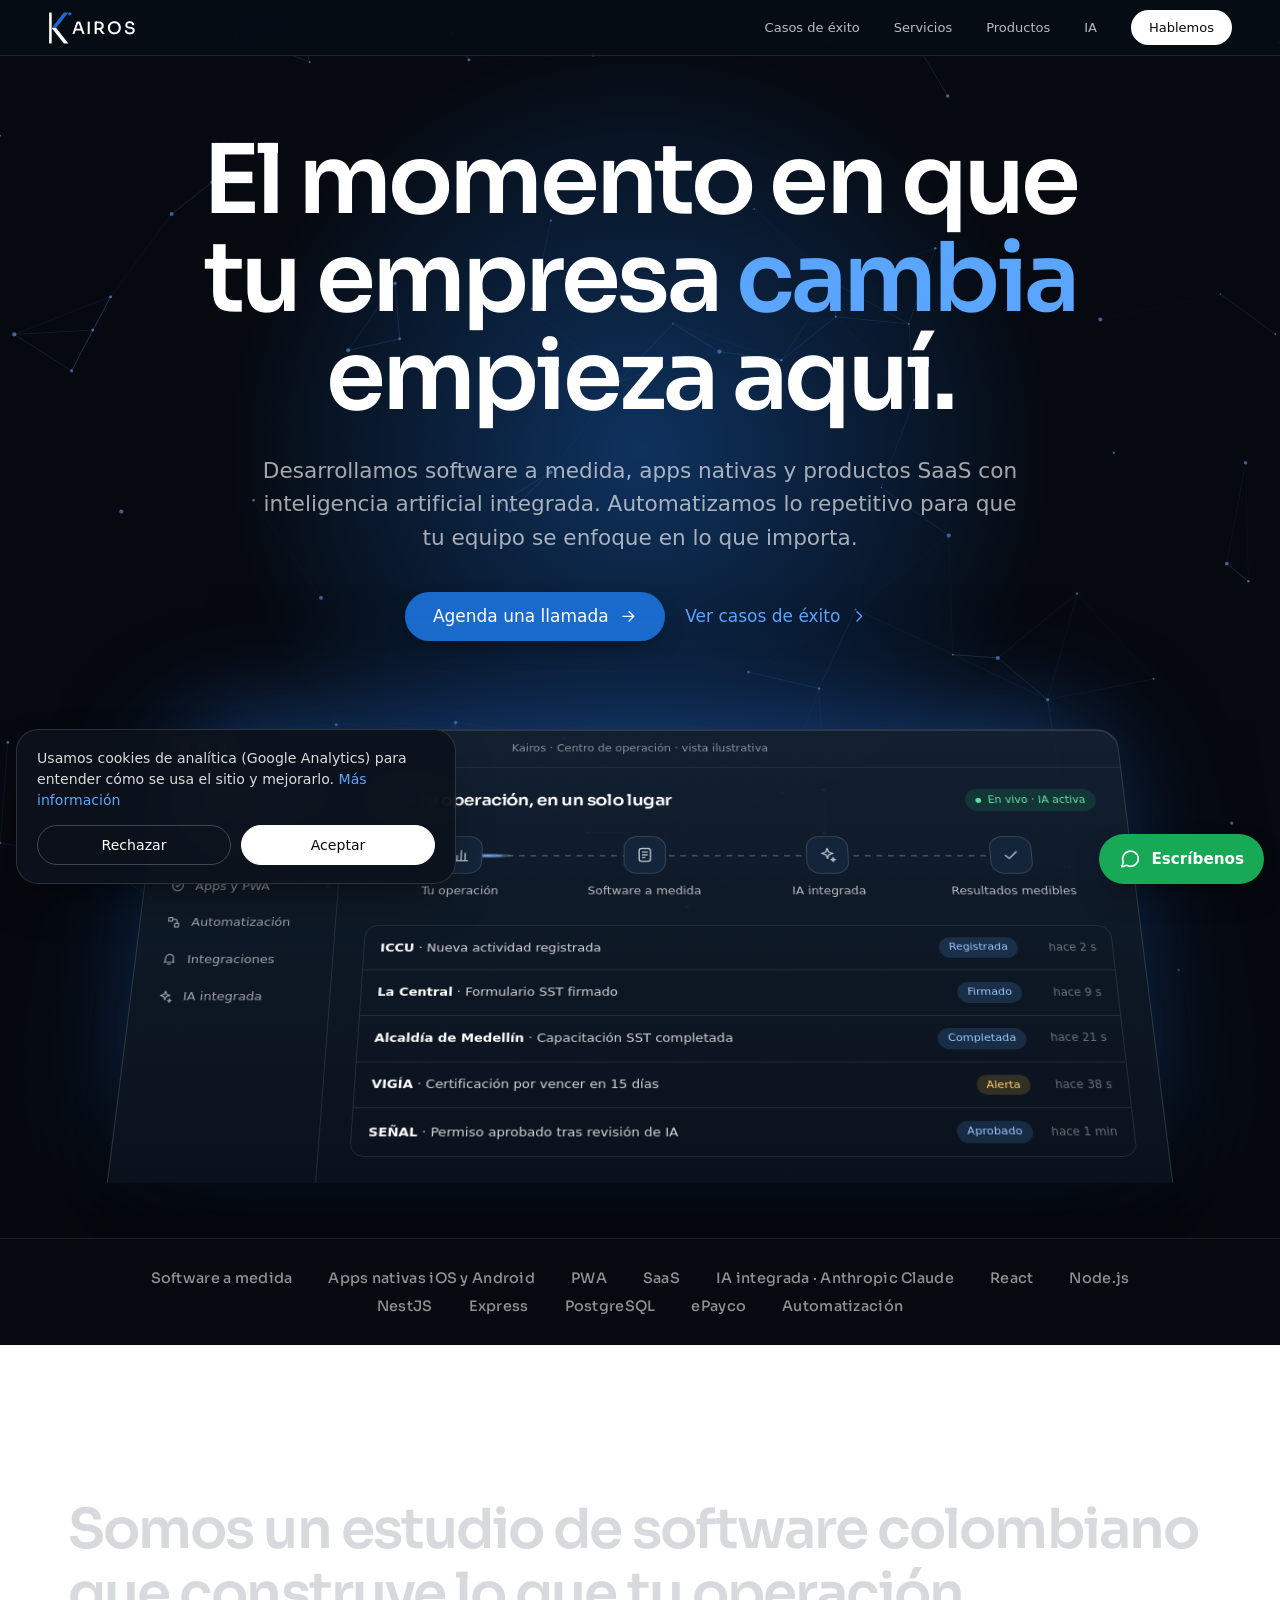
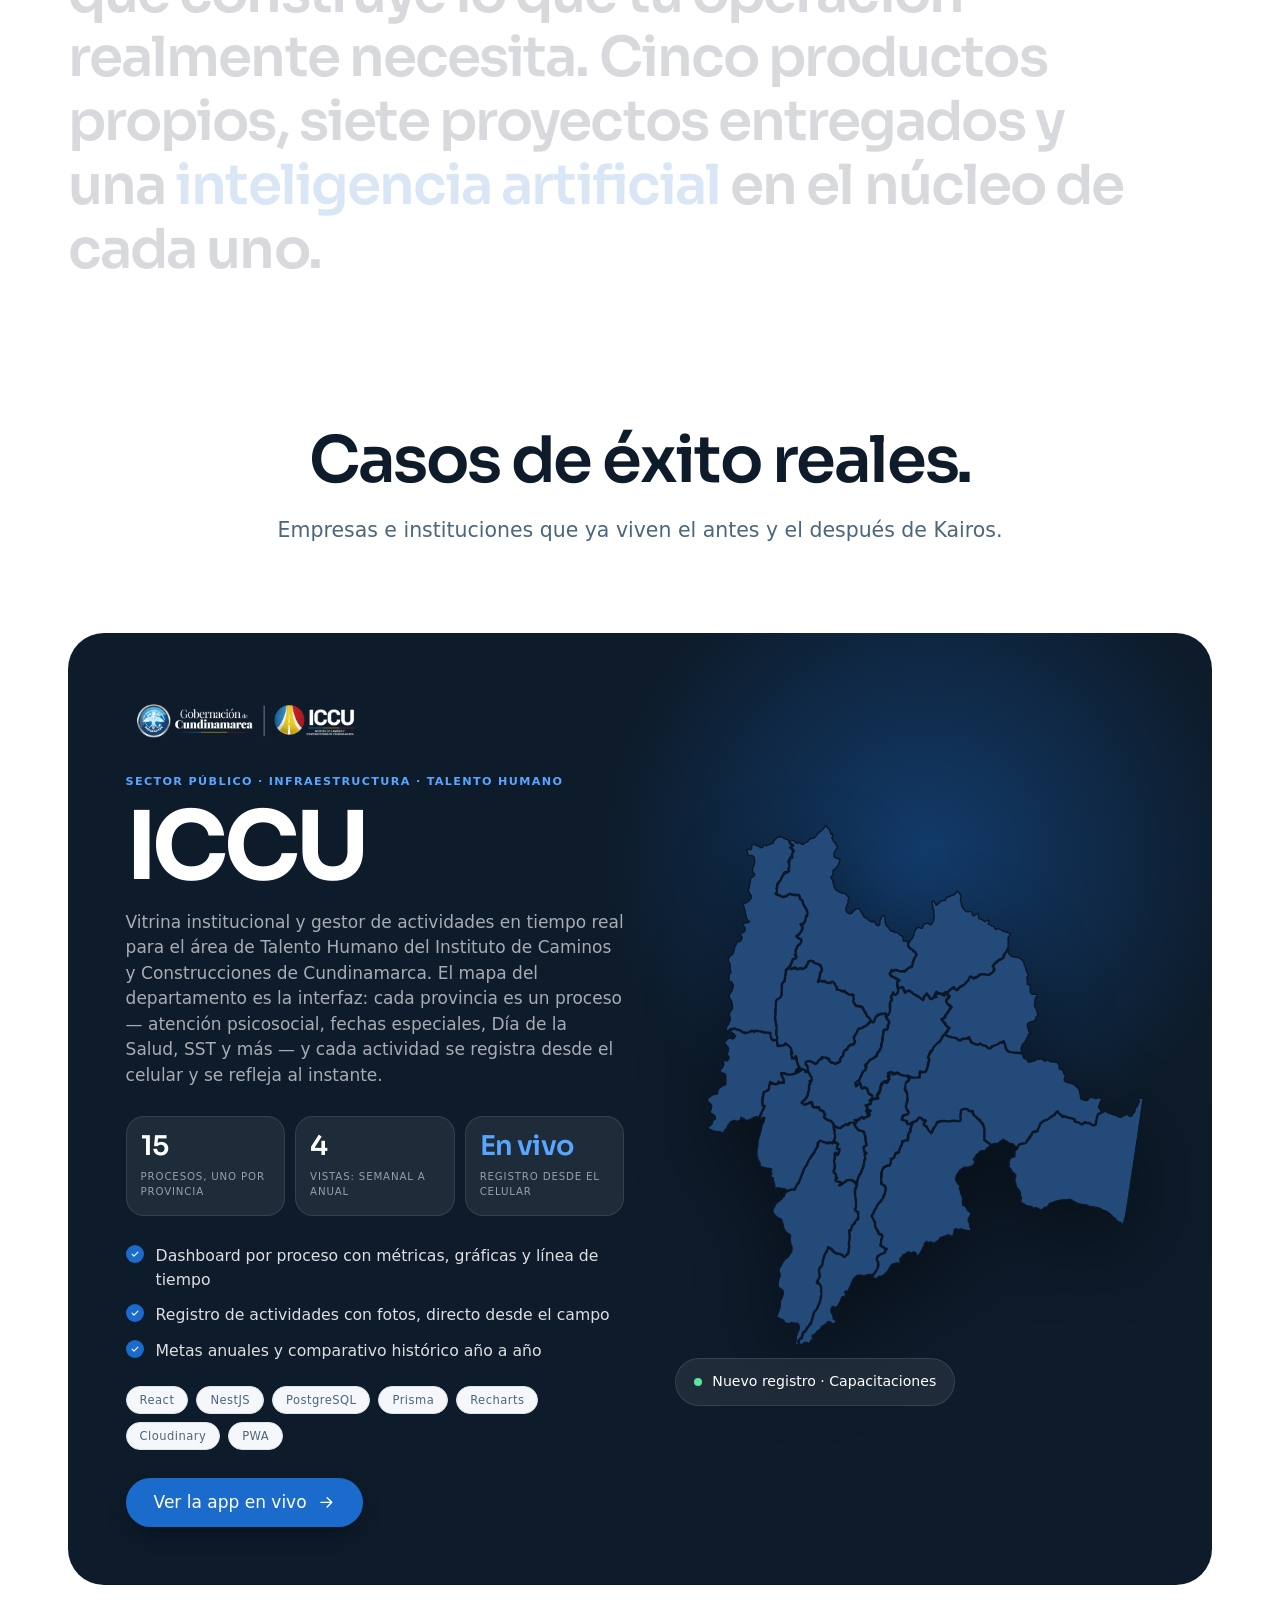
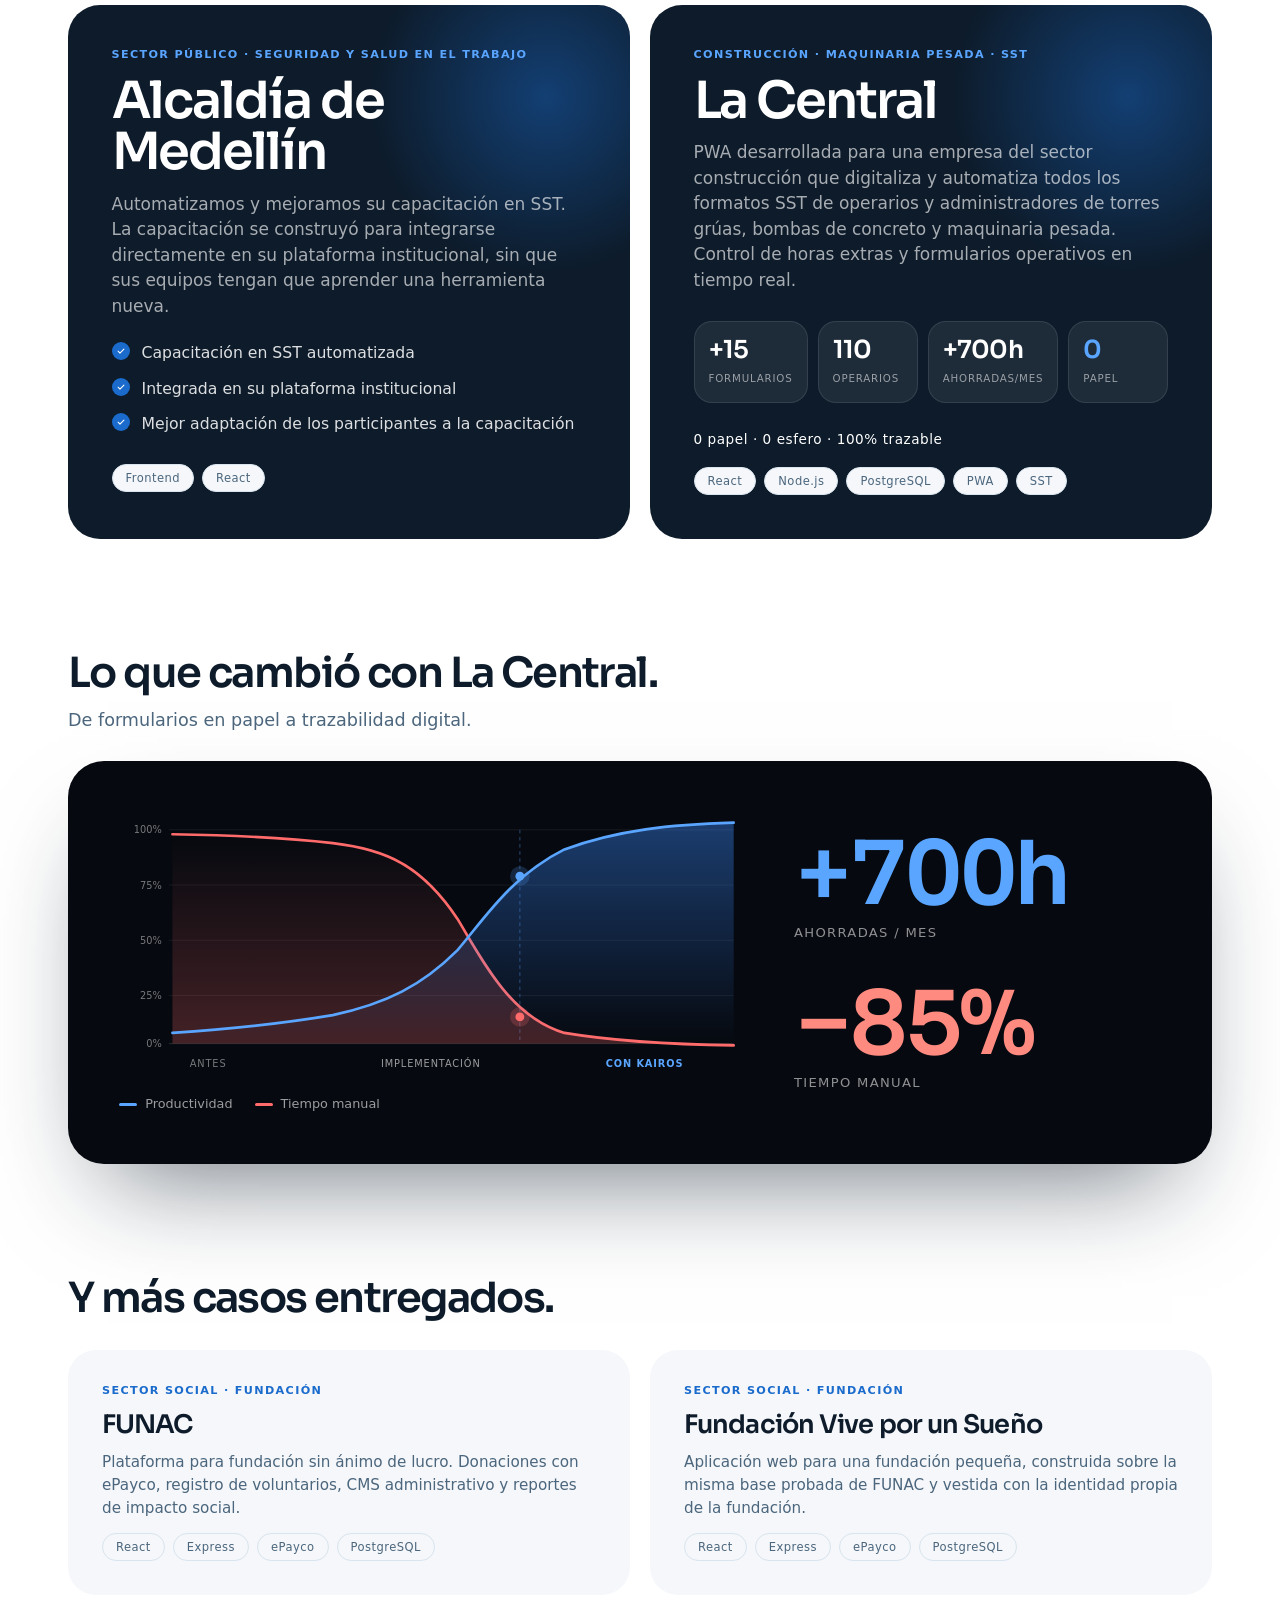
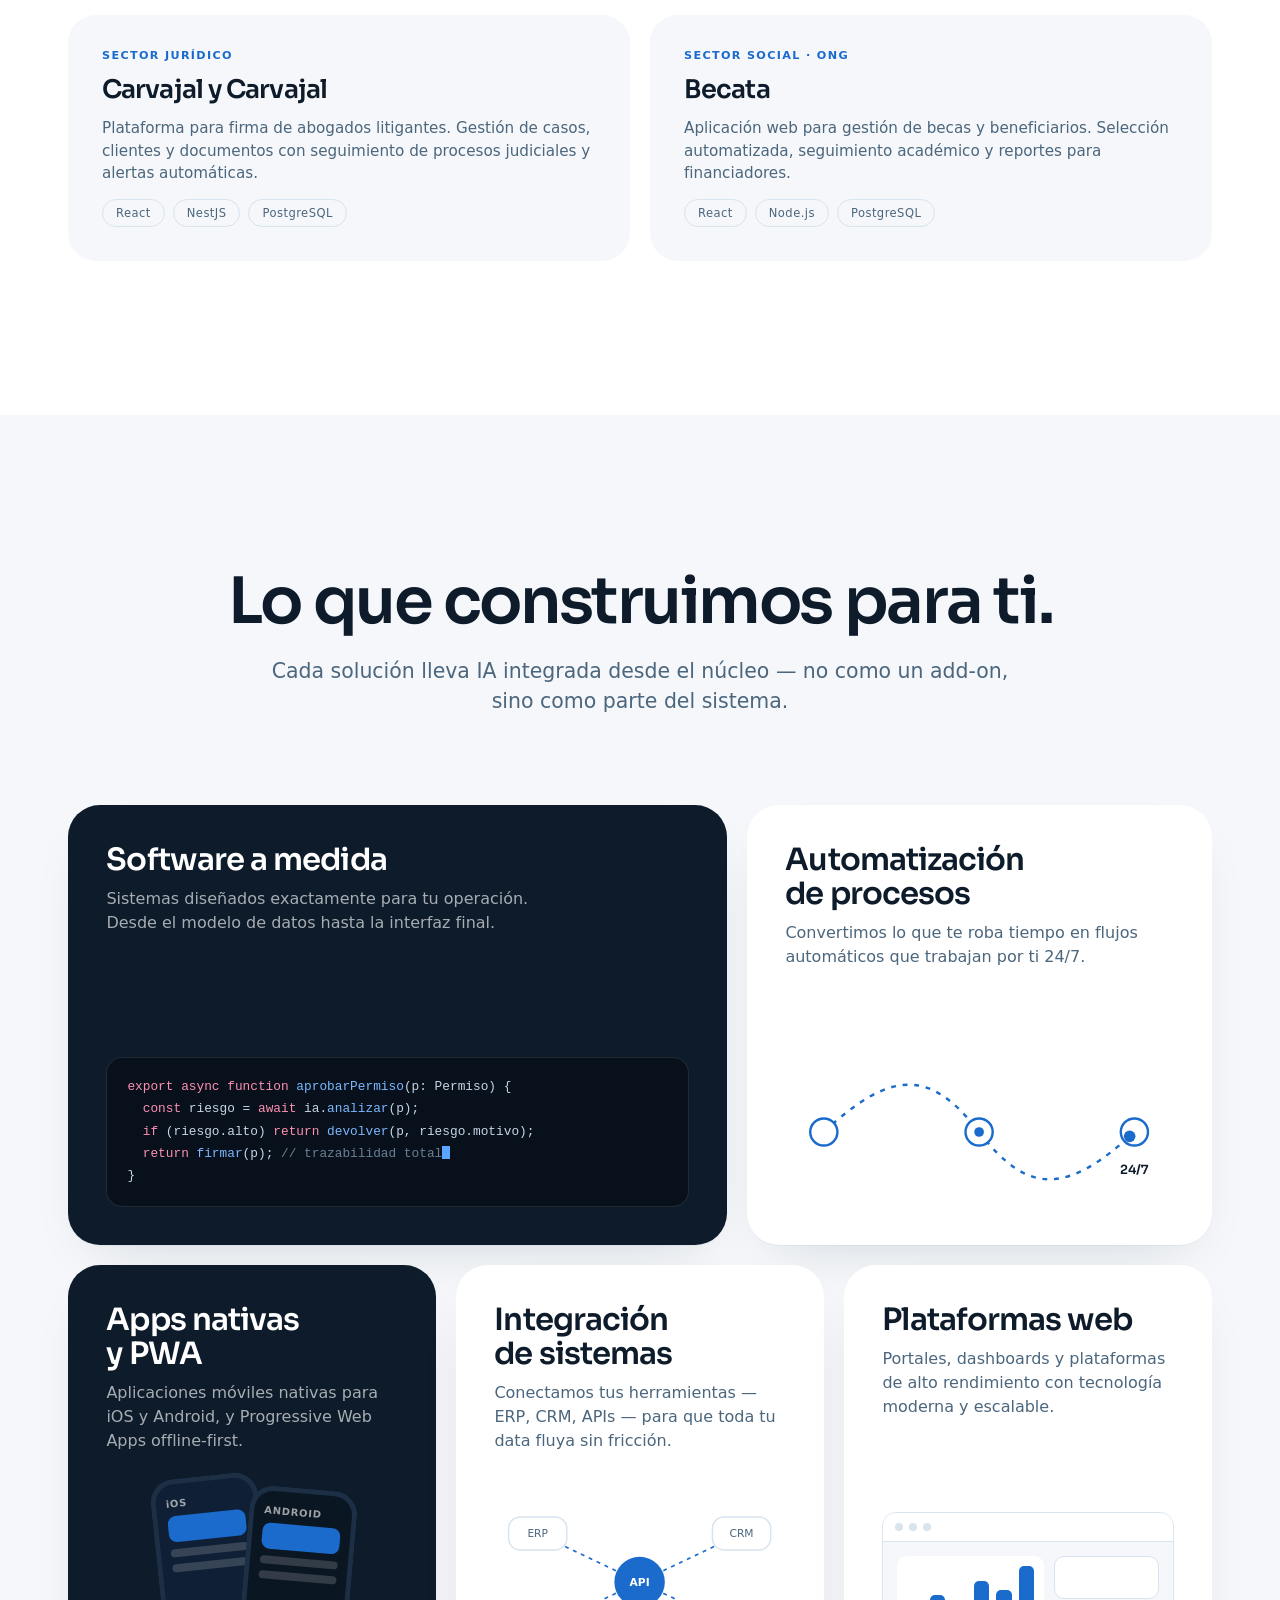
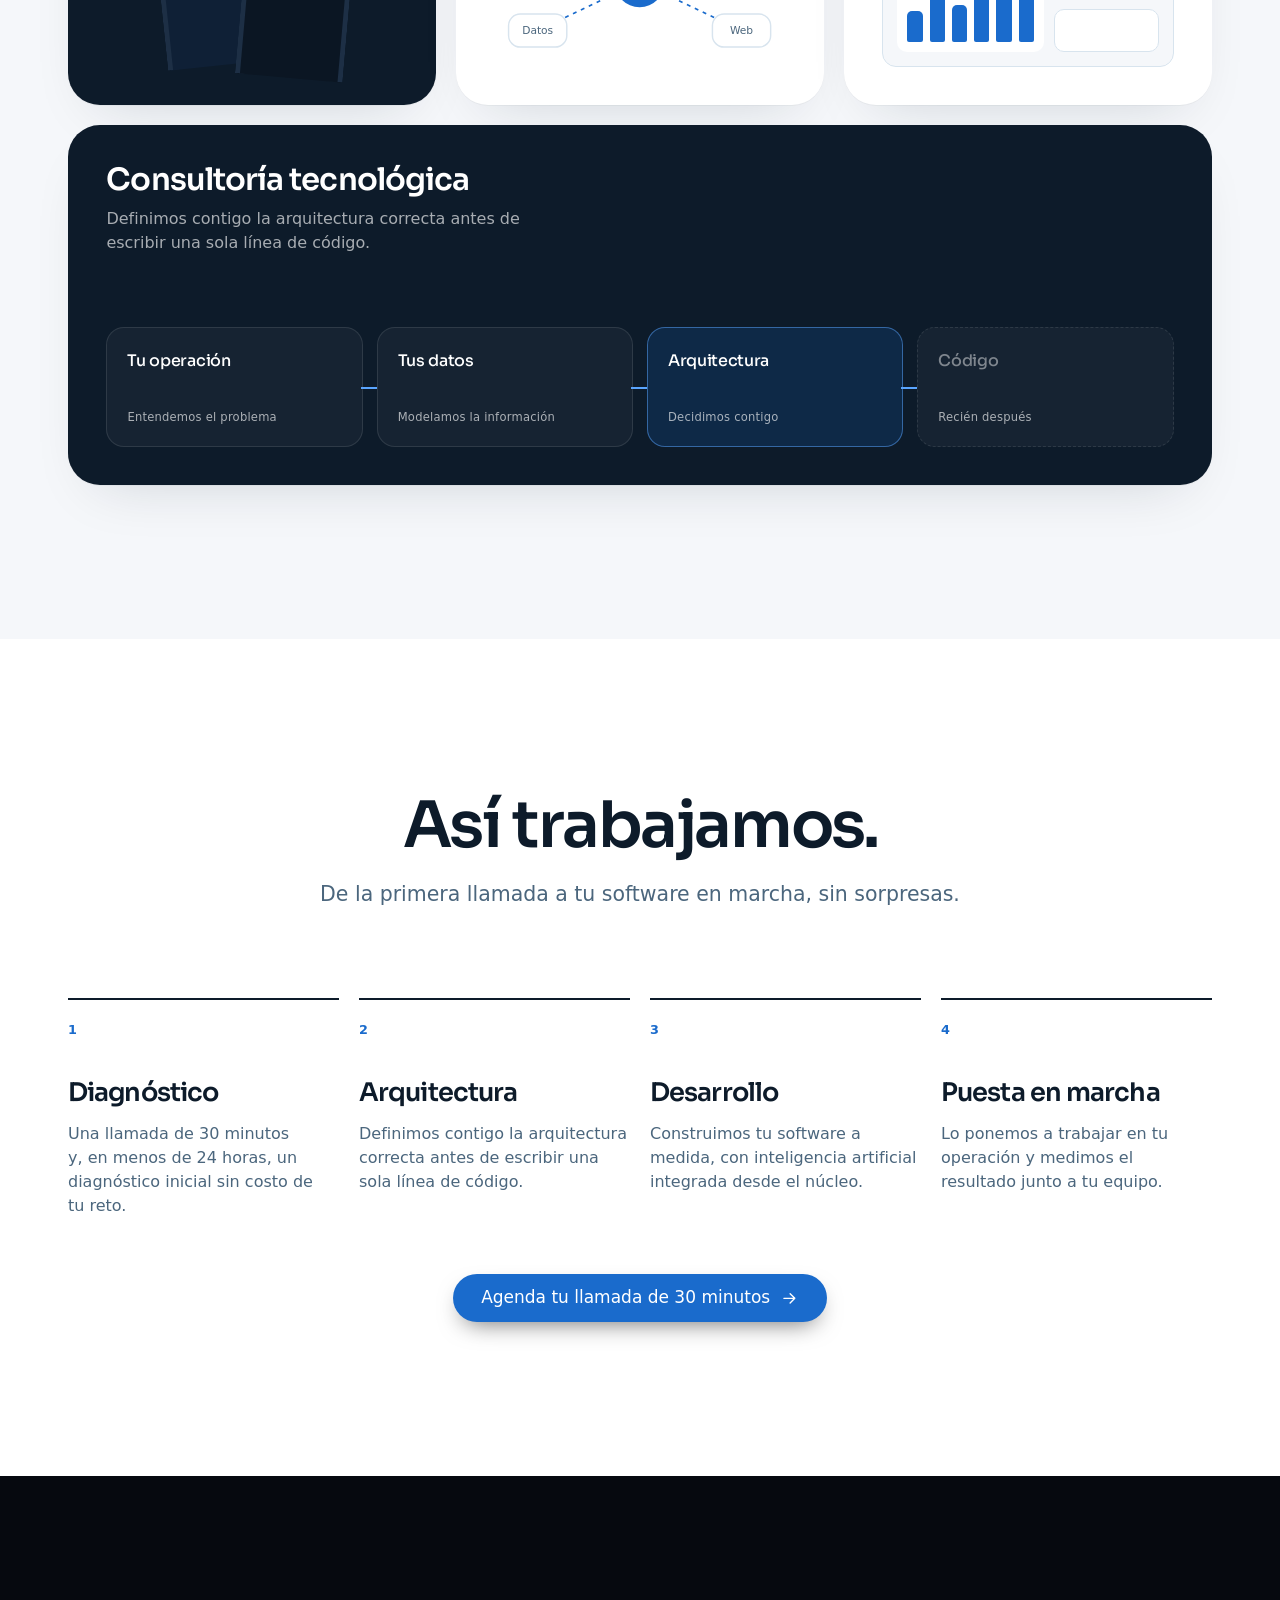
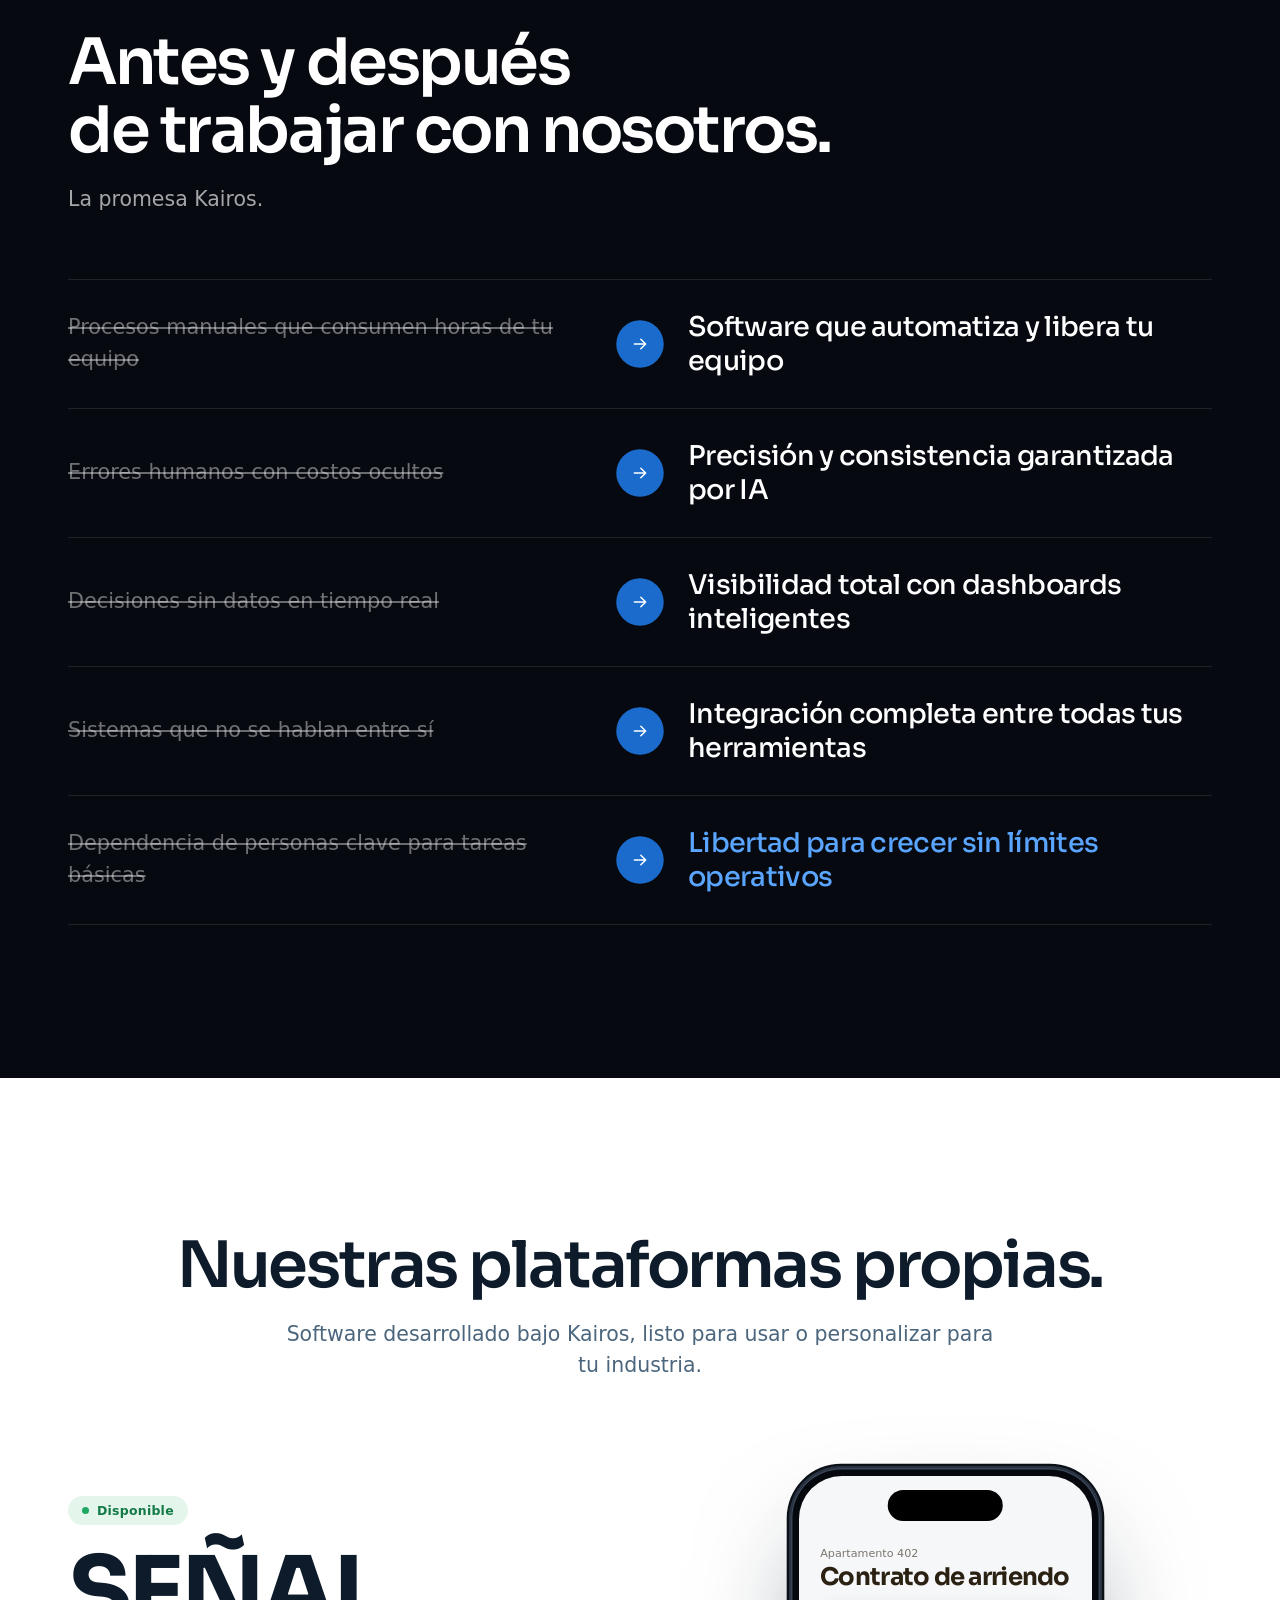
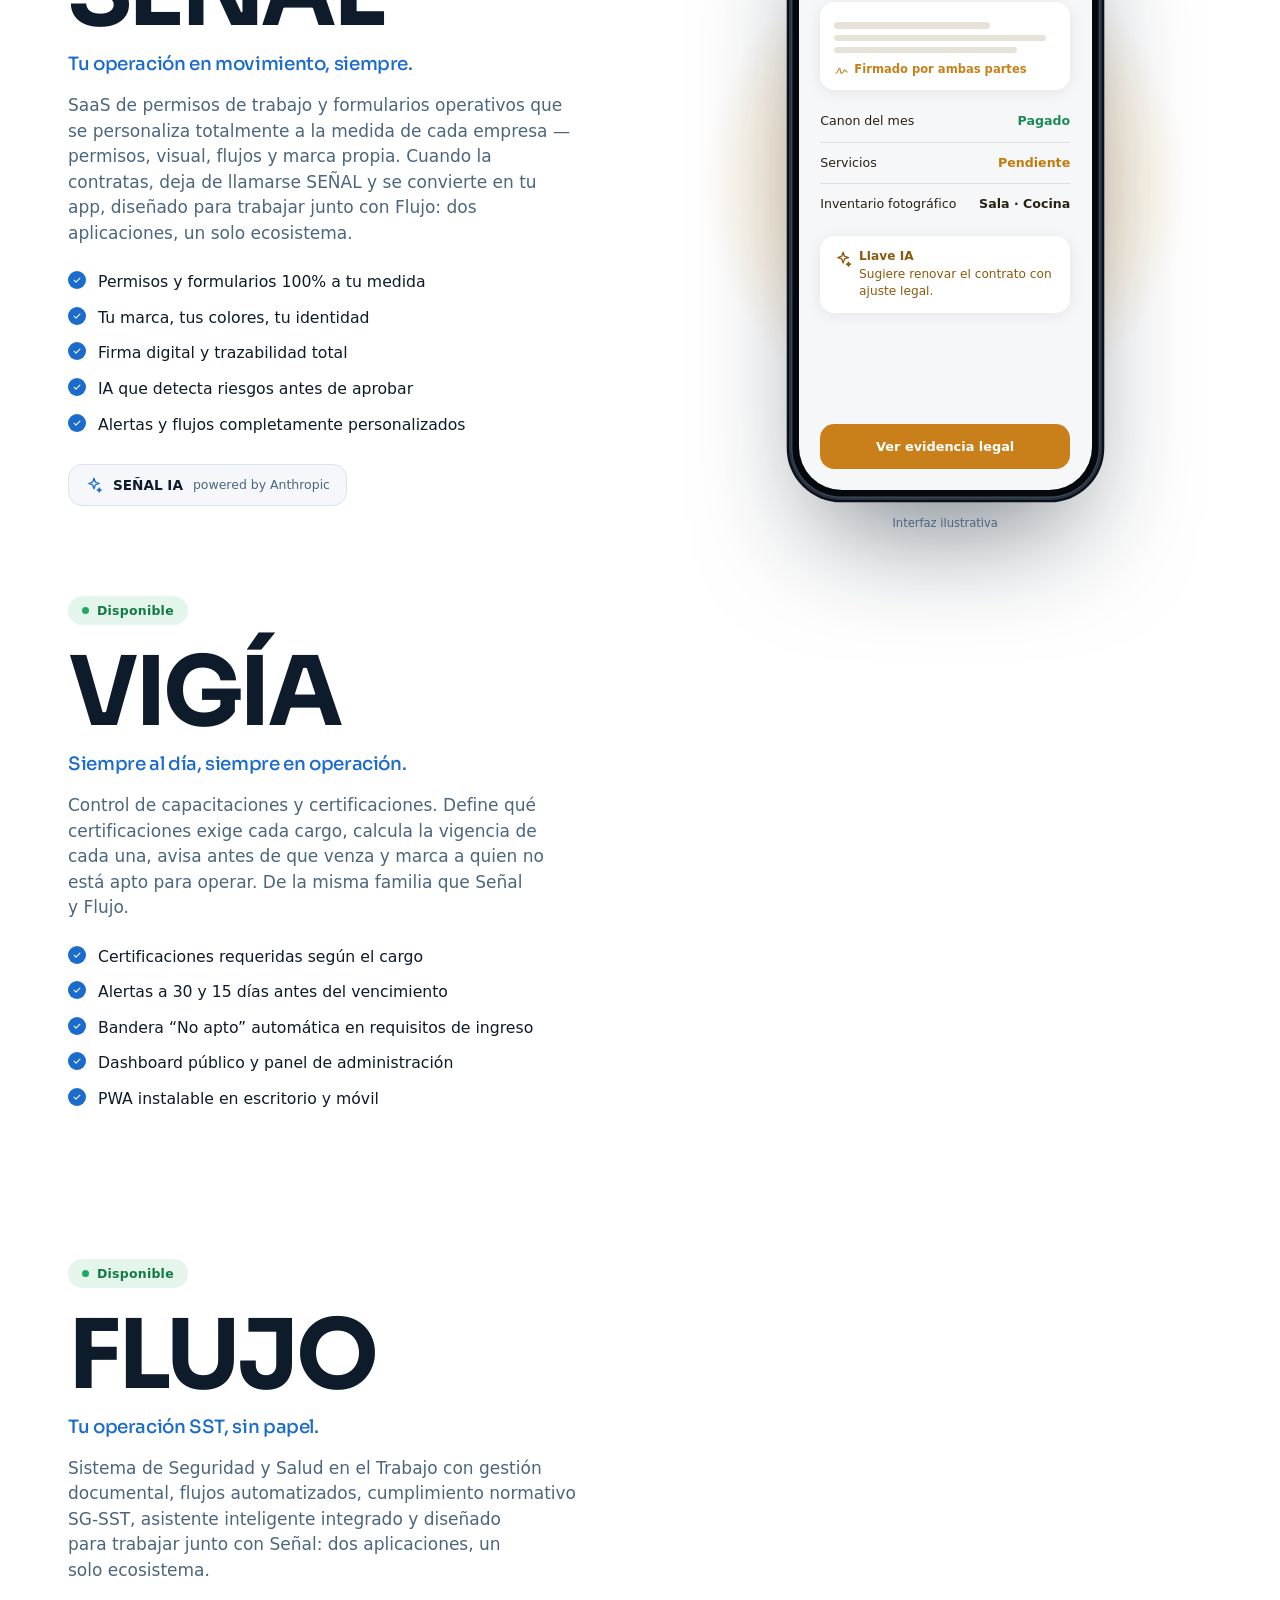
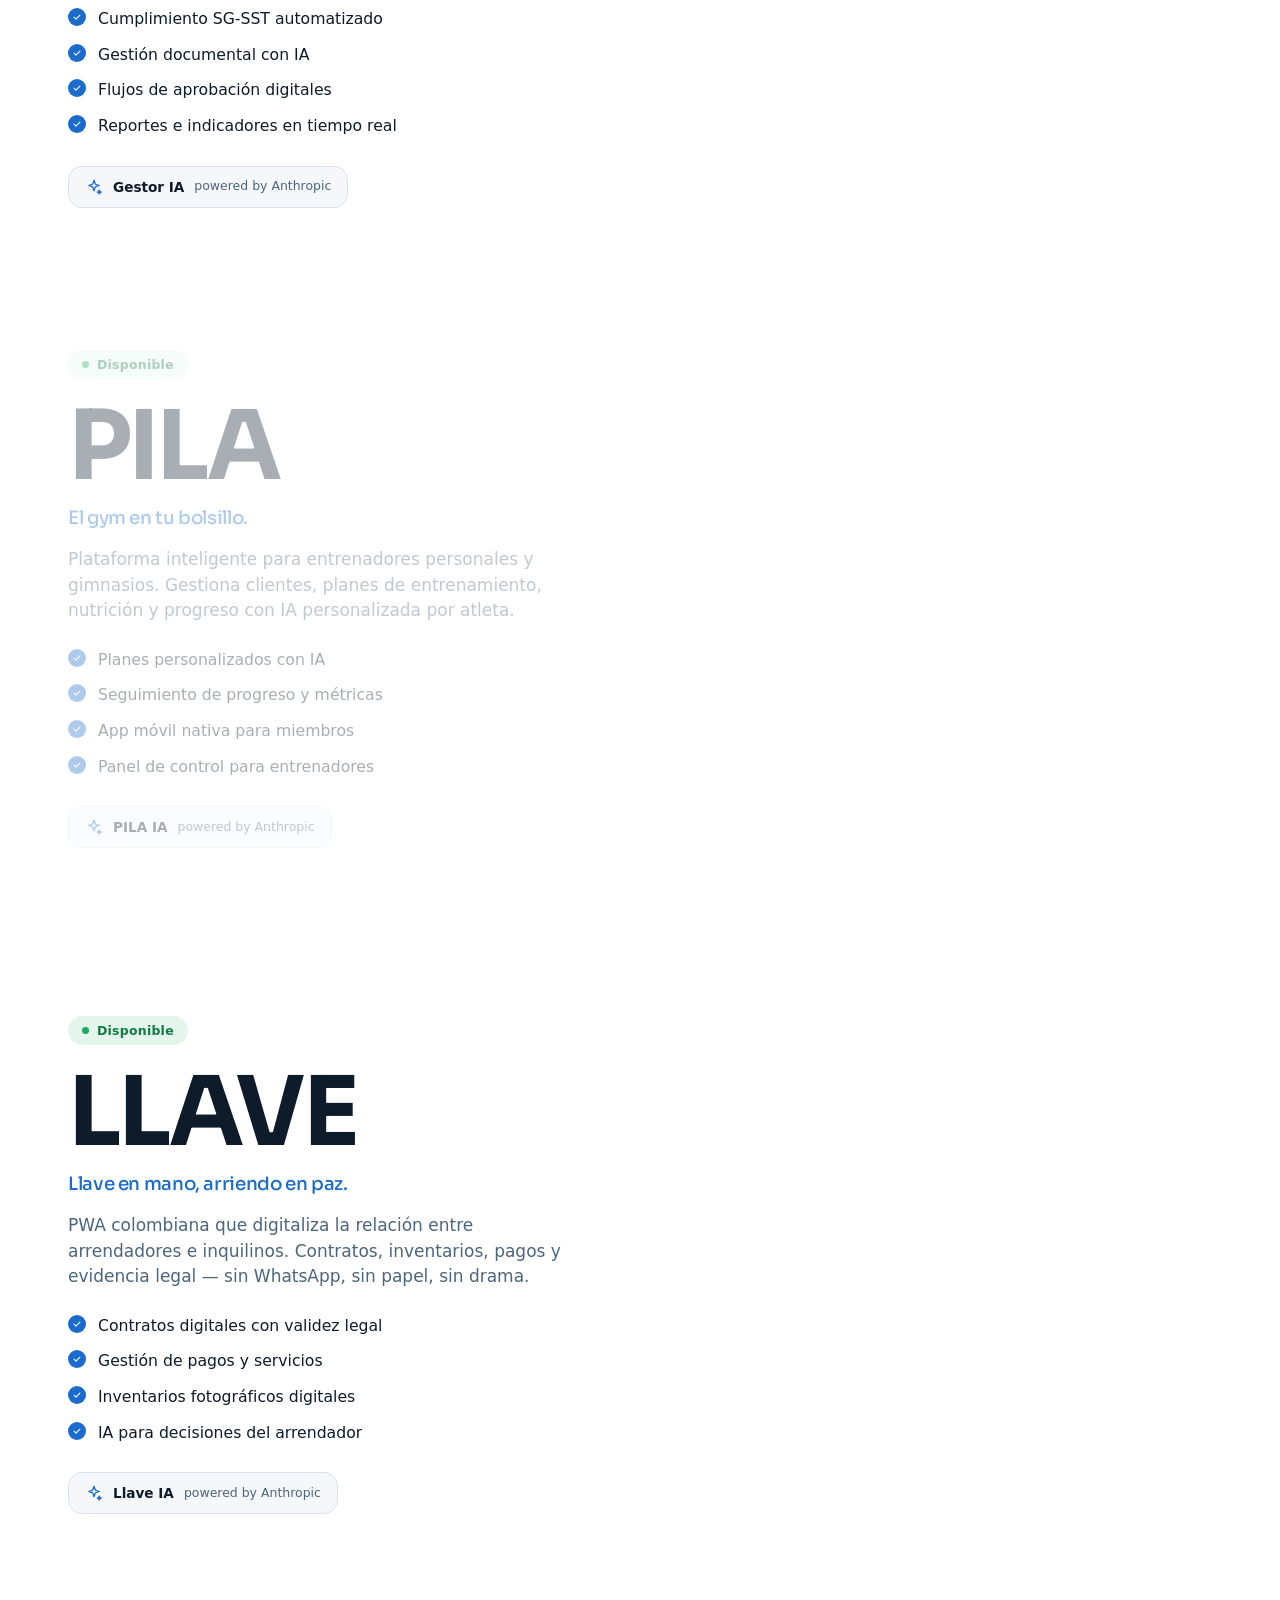
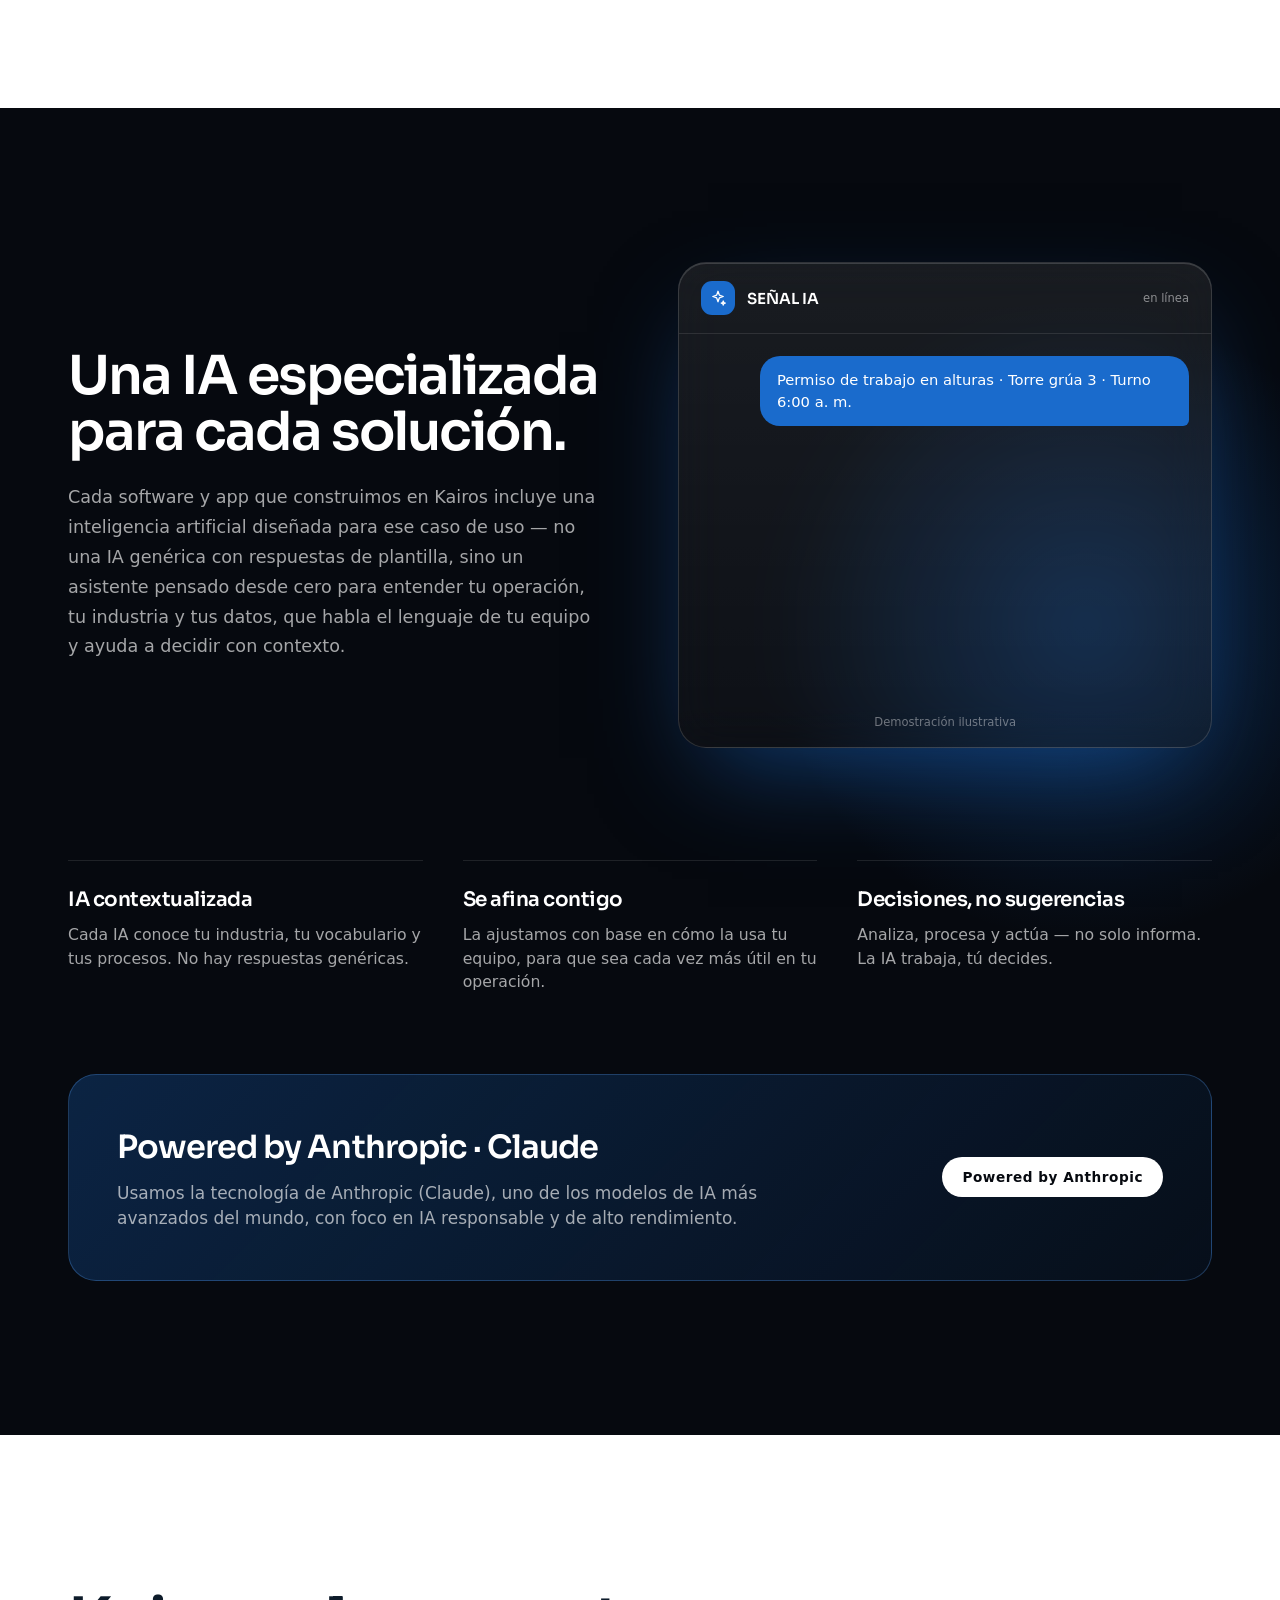
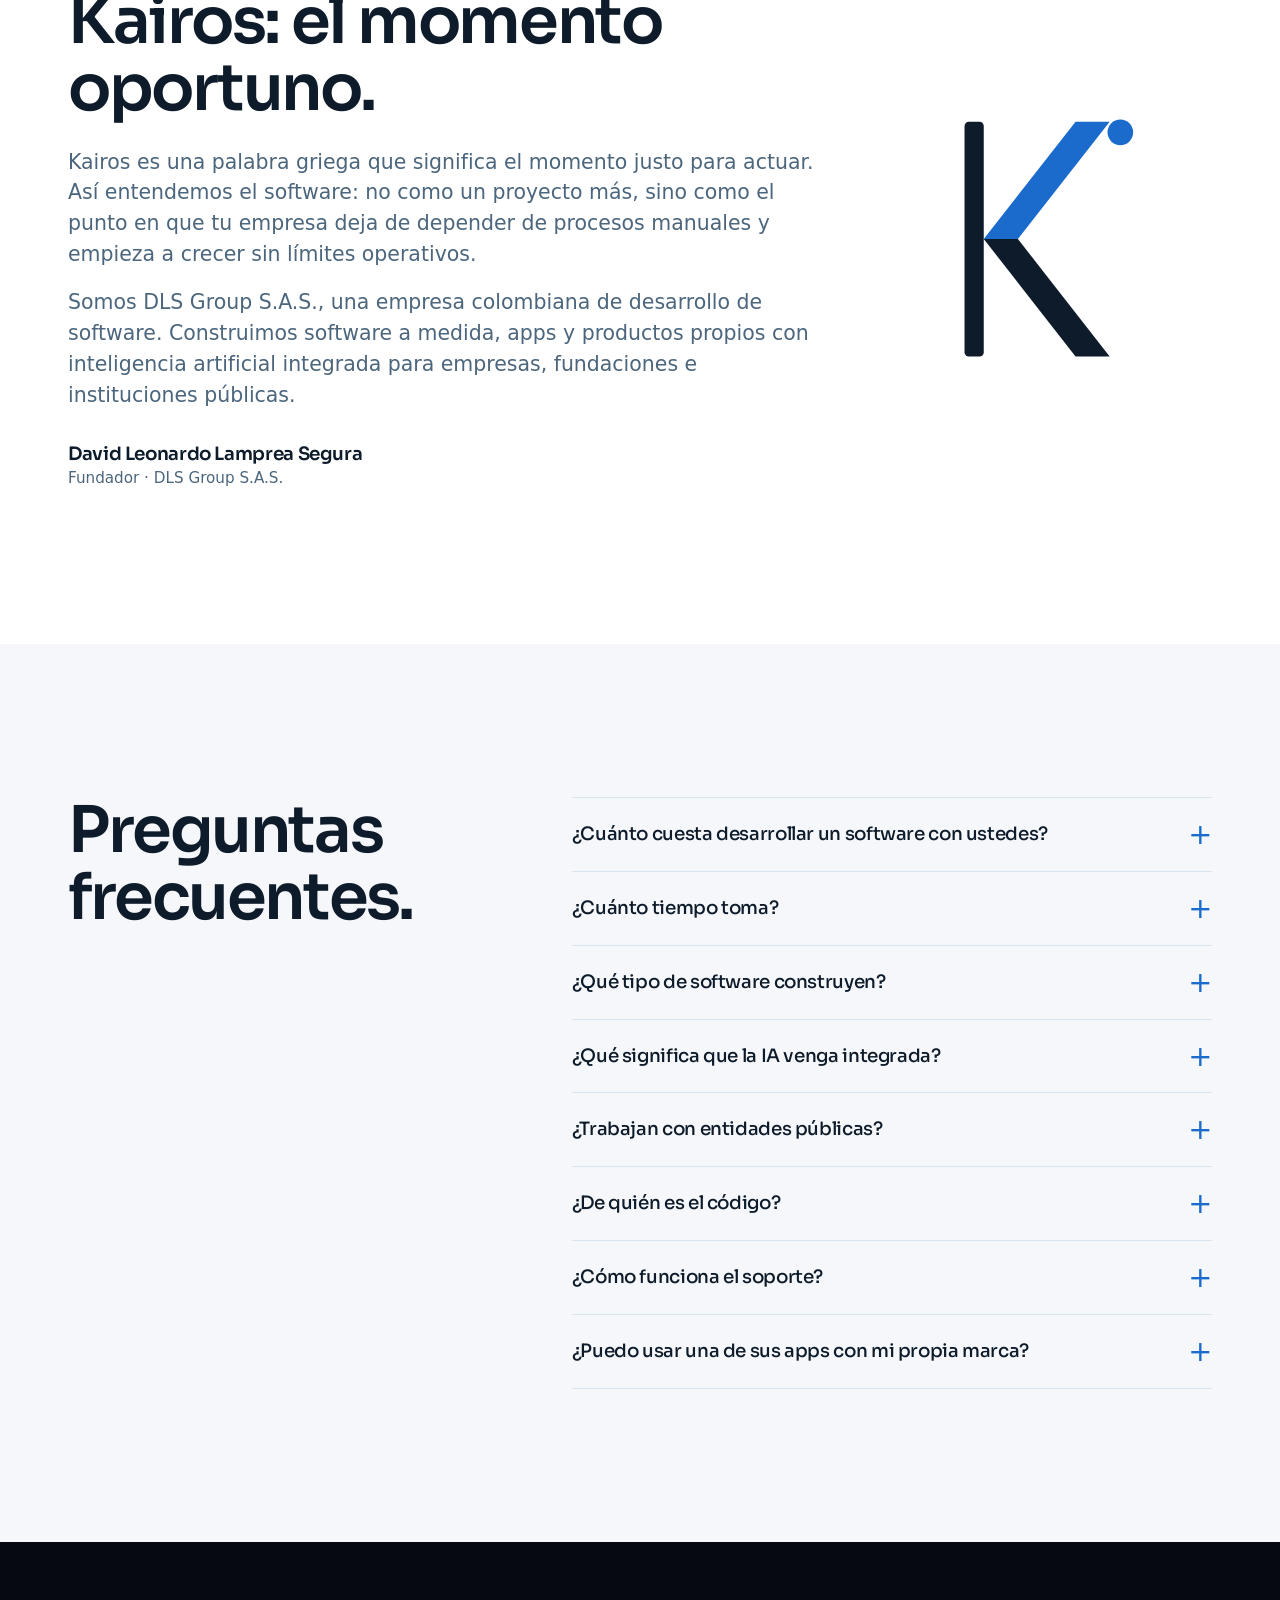
==== commit b55b512c: "cookies" ====
--- a/index.html
+++ b/index.html
@@ -44,7 +44,7 @@
   "contactPoint": {
     "@type": "ContactPoint",
     "telephone": "+573043660371",
-    "email": "dlskairos@gmail.com",
+    "email": "gerencia@dlskairos.com",
     "contactType": "customer support",
     "availableLanguage": "Spanish"
   }
@@ -186,7 +186,7 @@
 .tile::before { content: ''; position: absolute; inset: 0; z-index: -1; opacity: 0; transition: opacity .4s; background: radial-gradient(420px circle at var(--mx) var(--my), rgba(26,107,204,.14), transparent 60%); }
 .tile:hover { transform: translateY(-6px); box-shadow: 0 40px 80px -30px rgba(13,27,42,.32); } .tile:hover::before { opacity: 1; }
 .tile.dk { background: var(--navy); color: #fff; } .tile.dk::before { background: radial-gradient(420px circle at var(--mx) var(--my), rgba(90,165,255,.22), transparent 60%); }
-.tile h3 { font-size: clamp(1.5rem, 2.4vw, 2rem); letter-spacing: -.03em; line-height: 1.1; margin: 14px 0 10px; }
+.tile h3 { font-size: clamp(1.5rem, 2.4vw, 2rem); letter-spacing: -.03em; line-height: 1.1; margin: 0 0 10px; }
 .tile p { color: var(--mid); max-width: 29em; font-size: 1rem; } .tile.dk p { color: var(--on-dark); }
 .chip { display: inline-flex; align-self: flex-start; font: 600 .68rem/1 var(--text); letter-spacing: .12em; padding: 6px 10px; border-radius: 999px; background: rgba(26,107,204,.1); color: var(--blue); }
 .dk .chip { background: rgba(90,165,255,.16); color: var(--blue-hi); }
@@ -241,8 +241,8 @@
 /* PRODUCTOS */
 .products { padding: var(--sec) 0 calc(var(--sec) * .6); }
 .pgrid { display: grid; grid-template-columns: 1fr 1fr; gap: clamp(40px, 6vw, 96px); align-items: start; }
-.steps { padding-bottom: 8vh; }
-.step { min-height: 92vh; display: flex; flex-direction: column; justify-content: center; align-items: flex-start; gap: 0; opacity: .35; transition: opacity .7s var(--ease); }
+.steps { padding-bottom: 2vh; }
+.step { min-height: 74vh; display: flex; flex-direction: column; justify-content: center; align-items: flex-start; gap: 0; opacity: .35; transition: opacity .7s var(--ease); }
 .step.on { opacity: 1; }
 .step h3 { font-size: clamp(3.2rem, 8vw, 6rem); line-height: .95; letter-spacing: -.04em; font-weight: 700; margin: 22px 0 14px; }
 .step .tag { font: 500 1.15rem var(--display); letter-spacing: -.02em; color: var(--blue); }
@@ -403,6 +403,55 @@
 @media (max-width: 960px) { .pj2 { grid-template-columns: 1fr; } }
 @media (max-width: 720px) { .more { grid-template-columns: 1fr; } }
 
+
+/* PROCESO */
+.process { padding: var(--sec) 0; background: #fff; }
+.steps4 { list-style: none; display: grid; grid-template-columns: repeat(4, 1fr); gap: 20px; counter-reset: s; }
+.steps4 li { border-top: 2px solid var(--night); padding-top: 22px; }
+.steps4 .n { font: 600 .8rem var(--text); letter-spacing: .12em; color: var(--blue); display: block; margin-bottom: 36px; }
+.steps4 h3 { font-size: 1.6rem; letter-spacing: -.035em; margin-bottom: 10px; }
+.steps4 p { color: var(--mid); font-size: 1rem; text-wrap: pretty; }
+/* NOSOTROS */
+.about { padding: var(--sec) 0; background: #fff; }
+.about-g { display: grid; grid-template-columns: 1.4fr .6fr; gap: clamp(32px, 6vw, 96px); align-items: center; }
+.about h2 { font-size: clamp(2.2rem, 5vw, 4rem); }
+.about-k { display: grid; place-items: center; } .about-k svg { width: min(220px, 60%); height: auto; }
+.founder { margin-top: 32px; display: flex; flex-direction: column; gap: 2px; } .founder[hidden] { display: none; } .founder b { font: 600 1.15rem var(--display); letter-spacing: -.02em; } .founder span { color: var(--mid); font-size: .95rem; }
+/* FAQ */
+.faq { padding: var(--sec) 0; }
+.faq-w { display: grid; grid-template-columns: .8fr 1.2fr; gap: clamp(32px, 6vw, 96px); align-items: start; }
+.faq .head { margin-bottom: 0; }
+details { border-top: 1px solid var(--ice); } details:last-child { border-bottom: 1px solid var(--ice); }
+summary { list-style: none; cursor: pointer; padding: 22px 0; font: 500 1.15rem/1.35 var(--display); letter-spacing: -.02em; display: flex; justify-content: space-between; gap: 20px; align-items: center; }
+summary::-webkit-details-marker { display: none; }
+summary::after { content: '+'; font: 300 1.8rem/1 var(--text); color: var(--blue); transition: transform .35s var(--ease); flex-shrink: 0; }
+details[open] summary::after { transform: rotate(45deg); }
+details p { color: var(--mid); padding: 0 40px 24px 0; text-wrap: pretty; max-width: 40em; }
+/* TESTIMONIO */
+.quote { margin: clamp(48px, 7vw, 88px) 0 0; padding: clamp(28px, 4vw, 56px); border-radius: 32px; background: var(--paper); }
+.quote[hidden] { display: none; }
+.quote blockquote { font: 600 clamp(1.5rem, 3.2vw, 2.6rem)/1.2 var(--display); letter-spacing: -.035em; max-width: 24em; text-wrap: balance; }
+.quote figcaption { margin-top: 24px; color: var(--mid); font-size: .98rem; }
+.quote figcaption b { color: var(--night); font-weight: 600; }
+.quote figcaption span { display: block; margin-top: 4px; font-size: .82rem; letter-spacing: .02em; }
+/* consentimiento + whatsapp */
+.consent { display: flex; gap: 12px; align-items: flex-start; font-size: .88rem; color: rgba(255,255,255,.72); line-height: 1.45; cursor: pointer; }
+.consent input { width: 18px; height: 18px; margin-top: 2px; accent-color: var(--blue); flex-shrink: 0; }
+.consent a { color: var(--blue-hi); text-decoration: underline; text-underline-offset: 3px; }
+.wa { position: fixed; right: max(16px, env(safe-area-inset-right)); bottom: max(16px, env(safe-area-inset-bottom)); z-index: 90; display: inline-flex; align-items: center; gap: 10px; background: #18a957; color: #fff; padding: 14px 20px; border-radius: 999px; font: 600 .95rem var(--text); box-shadow: 0 14px 30px -10px rgba(0,0,0,.5); transition: transform .3s var(--ease), background .2s; }
+.wa:hover { background: #12924b; transform: translateY(-2px); } .wa:active { transform: scale(.95); }
+.wa .ico { font-size: 22px; }
+@media (max-width: 960px) { .steps4 { grid-template-columns: 1fr 1fr; gap: 36px 20px; } .about-g, .faq-w { grid-template-columns: 1fr; } .about-k { display: none; } }
+@media (max-width: 720px) { .steps4 { grid-template-columns: 1fr; } .wa span { display: none; } .wa { padding: 15px; } details p { padding-right: 0; } }
+
+
+.cookies { position: fixed; left: 16px; bottom: 16px; z-index: 95; max-width: 440px; padding: 18px 20px; border-radius: 22px; background: rgba(12,18,28,.92); color: rgba(255,255,255,.85); border: 1px solid rgba(255,255,255,.14); -webkit-backdrop-filter: blur(20px); backdrop-filter: blur(20px); box-shadow: 0 20px 50px -20px rgba(0,0,0,.7); font-size: .88rem; line-height: 1.5; }
+.cookies a { color: var(--blue-hi); text-underline-offset: 3px; }
+.cookies div { display: flex; gap: 10px; margin-top: 14px; }
+.cookies button { flex: 1; padding: 11px 16px; border-radius: 999px; border: 1px solid rgba(255,255,255,.22); background: transparent; color: #fff; font: 500 .88rem var(--text); cursor: pointer; transition: transform .2s var(--ease), background .2s; }
+.cookies button:active { transform: scale(.96); } .cookies button.y { background: #fff; color: var(--ink); border-color: #fff; }
+@media (max-width: 720px) { .cookies { right: 16px; max-width: none; } body.cb .wa { bottom: 190px; } }
+
 /* CONTACTO */
 .contact { padding: var(--sec) 0; overflow: hidden; }
 .contact::before { content: ''; position: absolute; left: 50%; bottom: -40%; width: 1200px; aspect-ratio: 1; translate: -50% 0; background: radial-gradient(closest-side, rgba(26,107,204,.35), transparent 70%); pointer-events: none; }
@@ -631,7 +680,7 @@
       <article class="feat rv">
         <div class="sector">CONSTRUCCIÓN · MAQUINARIA PESADA · SST</div>
         <h3>La Central</h3>
-        <p>PWA desarrollada para GyE SAS que digitaliza y automatiza todos los formatos SST de operarios y administradores de torres grúas, bombas de concreto y maquinaria pesada. Control de horas extras y formularios operativos en tiempo real.</p>
+        <p>PWA desarrollada para una empresa del sector construcción que digitaliza y automatiza todos los formatos SST de operarios y administradores de torres grúas, bombas de concreto y maquinaria pesada. Control de horas extras y formularios operativos en tiempo real.</p>
         <div class="mini">
           <div><b>+15</b><span>FORMULARIOS</span></div>
           <div><b>110</b><span>OPERARIOS</span></div>
@@ -670,6 +719,10 @@
         <div class="big d"><b data-count="85" data-pre="−" data-suf="%">−85%</b><span>TIEMPO MANUAL</span></div>
       </div>
     </div>
+    <figure class="quote rv" id="testimonio" hidden>
+      <blockquote>“[PEGAR AQUÍ LA FRASE REAL DEL CLIENTE]”</blockquote>
+      <figcaption><b>Gerencia</b> · Empresa de construcción y maquinaria pesada <span>Nombre reservado a petición del cliente</span></figcaption>
+    </figure>
     <div class="sub-h rv">
       <h3>Y más casos entregados.</h3>
     </div>
@@ -711,7 +764,6 @@
     </div>
     <div class="bento">
       <article class="tile dk t-a rv">
-        <span class="chip">IA INTEGRADA</span>
         <h3>Software a medida</h3>
         <p>Sistemas diseñados exactamente para tu operación. Desde el modelo de datos hasta la interfaz final.</p>
         <div class="vis"><pre class="code" aria-hidden="true"><span class="k">export async function</span> <span class="f">aprobarPermiso</span>(p: Permiso) {
@@ -721,7 +773,6 @@
 }</pre></div>
       </article>
       <article class="tile t-b rv" style="--d:.08s">
-        <span class="chip">IA INTEGRADA</span>
         <h3>Automatización de procesos</h3>
         <p>Convertimos lo que te roba tiempo en flujos automáticos que trabajan por ti 24/7.</p>
         <div class="vis">
@@ -735,13 +786,11 @@
         </div>
       </article>
       <article class="tile dk t-c rv">
-        <span class="chip">IA INTEGRADA</span>
         <h3>Apps nativas y PWA</h3>
         <p>Aplicaciones móviles nativas para iOS y Android, y Progressive Web Apps offline-first.</p>
         <div class="vis"><div class="mp" aria-hidden="true"><div><b>iOS</b><i class="b"></i><i></i><i></i></div><div><b>ANDROID</b><i class="b"></i><i></i><i></i></div></div></div>
       </article>
       <article class="tile t-d rv" style="--d:.08s">
-        <span class="chip">IA INTEGRADA</span>
         <h3>Integración de sistemas</h3>
         <p>Conectamos tus herramientas — ERP, CRM, APIs — para que toda tu data fluya sin fricción.</p>
         <div class="vis">
@@ -754,13 +803,11 @@
         </div>
       </article>
       <article class="tile t-e rv" style="--d:.16s">
-        <span class="chip">IA INTEGRADA</span>
         <h3>Plataformas web</h3>
         <p>Portales, dashboards y plataformas de alto rendimiento con tecnología moderna y escalable.</p>
         <div class="vis"><div class="bm" aria-hidden="true"><div class="bm-bar"><i></i><i></i><i></i></div><div class="bm-b"><div class="bars"><i style="--i:0;height:40%"></i><i style="--i:1;height:62%"></i><i style="--i:2;height:48%"></i><i style="--i:3;height:80%"></i><i style="--i:4;height:68%"></i><i style="--i:5;height:100%"></i></div><div class="k"></div><div class="k"></div></div></div></div>
       </article>
       <article class="tile dk t-f rv">
-        <span class="chip">ESTRATEGIA</span>
         <h3>Consultoría tecnológica</h3>
         <p>Definimos contigo la arquitectura correcta antes de escribir una sola línea de código.</p>
         <div class="vis"><div class="bp" aria-hidden="true">
@@ -771,6 +818,23 @@
         </div></div>
       </article>
     </div>
+  </div>
+</section>
+
+<!-- CÓMO TRABAJAMOS -->
+<section id="proceso" class="process">
+  <div class="wrap">
+    <div class="head center rv">
+      <h2>Así trabajamos.</h2>
+      <p class="lead">De la primera llamada a tu software en marcha, sin sorpresas.</p>
+    </div>
+    <ol class="steps4">
+      <li class="rv"><span class="n">1</span><h3>Diagnóstico</h3><p>Una llamada de 30 minutos y, en menos de 24 horas, un diagnóstico inicial sin costo de tu reto.</p></li>
+      <li class="rv" style="--d:.08s"><span class="n">2</span><h3>Arquitectura</h3><p>Definimos contigo la arquitectura correcta antes de escribir una sola línea de código.</p></li>
+      <li class="rv" style="--d:.16s"><span class="n">3</span><h3>Desarrollo</h3><p>Construimos tu software a medida, con inteligencia artificial integrada desde el núcleo.</p></li>
+      <li class="rv" style="--d:.24s"><span class="n">4</span><h3>Puesta en marcha</h3><p>Lo ponemos a trabajar en tu operación y medimos el resultado junto a tu equipo.</p></li>
+    </ol>
+    <div class="center rv" style="margin-top:56px"><a href="https://calendly.com/dlskairos/30min" target="_blank" rel="noopener" class="btn btn-p">Agenda tu llamada de 30 minutos <svg class="ico"><use href="#i-arrow"/></svg></a></div>
   </div>
 </section>
 
@@ -938,8 +1002,7 @@
     <div class="ia-grid">
       <div class="rv">
         <h2 class="ia-h">Una IA especializada para cada solución.</h2>
-        <p class="t">Cada software y app que construimos en Kairos incluye una inteligencia artificial entrenada y personalizada únicamente para ese caso de uso — no una IA genérica adaptada, sino un cerebro digital diseñado desde cero para entender tu operación, tu industria y tus datos.</p>
-        <p class="t">La IA aprende de tu negocio, habla el lenguaje de tu equipo y toma decisiones contextualizadas — no respuestas de plantilla. Cada Kairos IA es única, igual que el problema que resuelve.</p>
+        <p class="t">Cada software y app que construimos en Kairos incluye una inteligencia artificial diseñada para ese caso de uso — no una IA genérica con respuestas de plantilla, sino un asistente pensado desde cero para entender tu operación, tu industria y tus datos, que habla el lenguaje de tu equipo y ayuda a decidir con contexto.</p>
       </div>
       <div class="rv" style="--d:.12s">
         <div class="chat" id="chat">
@@ -951,15 +1014,47 @@
     </div>
     <div class="ia-feats">
       <div class="rv"><h3>IA contextualizada</h3><p>Cada IA conoce tu industria, tu vocabulario y tus procesos. No hay respuestas genéricas.</p></div>
-      <div class="rv" style="--d:.1s"><h3>Aprende con tu operación</h3><p>Cuanto más la usas, más precisa se vuelve. Tu IA mejora contigo.</p></div>
+      <div class="rv" style="--d:.1s"><h3>Se afina contigo</h3><p>La ajustamos con base en cómo la usa tu equipo, para que sea cada vez más útil en tu operación.</p></div>
       <div class="rv" style="--d:.2s"><h3>Decisiones, no sugerencias</h3><p>Analiza, procesa y actúa — no solo informa. La IA trabaja, tú decides.</p></div>
     </div>
     <div class="anth rv">
       <div>
         <h3>Powered by Anthropic · Claude</h3>
-        <p>Usamos la tecnología de Anthropic — el mismo motor de IA usado por empresas Fortune 500 alrededor del mundo. Estado del arte en IA responsable y de alto rendimiento.</p>
+        <p>Usamos la tecnología de Anthropic (Claude), uno de los modelos de IA más avanzados del mundo, con foco en IA responsable y de alto rendimiento.</p>
       </div>
       <span class="tag">Powered by Anthropic</span>
+    </div>
+  </div>
+</section>
+
+<!-- NOSOTROS -->
+<section id="nosotros" class="about">
+  <div class="wrap about-g">
+    <div class="rv">
+      <h2>Kairos: el momento oportuno.</h2>
+      <p class="lead" style="margin-top:24px">Kairos es una palabra griega que significa el momento justo para actuar. Así entendemos el software: no como un proyecto más, sino como el punto en que tu empresa deja de depender de procesos manuales y empieza a crecer sin límites operativos.</p>
+      <p class="lead" style="margin-top:18px">Somos DLS Group S.A.S., una empresa colombiana de desarrollo de software. Construimos software a medida, apps y productos propios con inteligencia artificial integrada para empresas, fundaciones e instituciones públicas.</p>
+      <p class="founder"><b>David Leonardo Lamprea Segura</b><span>Fundador · DLS Group S.A.S.</span></p>
+    </div>
+    <div class="about-k rv" style="--d:.12s" aria-hidden="true">
+      <svg viewBox="186 20 90 120"><rect x="190" y="25" width="9" height="110" rx="2" fill="#0D1B2A"/><polygon points="199,80 242,25 258,25 215,80" fill="#1A6BCC"/><polygon points="199,80 242,135 258,135 215,80" fill="#0D1B2A"/><circle cx="263" cy="30" r="6" fill="#1A6BCC"/></svg>
+    </div>
+  </div>
+</section>
+
+<!-- FAQ -->
+<section id="faq" class="faq gray-sec">
+  <div class="wrap faq-w">
+    <div class="head rv"><h2>Preguntas frecuentes.</h2></div>
+    <div class="rv">
+      <details><summary>¿Cuánto cuesta desarrollar un software con ustedes?</summary><p>Depende del alcance de tu reto. Por eso empezamos con un diagnóstico inicial sin costo: con lo que entendamos te presentamos una propuesta clara antes de que te comprometas con nada.</p></details>
+      <details><summary>¿Cuánto tiempo toma?</summary><p>Depende de lo que necesites construir. En el diagnóstico definimos el alcance y acordamos los tiempos contigo en la propuesta.</p></details>
+      <details><summary>¿Qué tipo de software construyen?</summary><p>Software a medida, apps nativas para iOS y Android, PWA, plataformas web, integraciones con tus sistemas (ERP, CRM, APIs) y automatización de procesos.</p></details>
+      <details><summary>¿Qué significa que la IA venga integrada?</summary><p>Cada solución incluye un asistente de IA pensado para tu caso de uso: conoce tu industria, tu vocabulario y tus procesos, y ayuda a analizar, decidir y automatizar. Usamos la tecnología de Anthropic (Claude).</p></details>
+      <details><summary>¿Trabajan con entidades públicas?</summary><p>Sí. Hemos desarrollado para el ICCU, del departamento de Cundinamarca, y para la Alcaldía de Medellín, además de empresas privadas y fundaciones.</p></details>
+      <details><summary>¿De quién es el código?</summary><p>Depende de cómo nos contrates. Si usas una de nuestras apps (como SEÑAL), el software es de Kairos y lo usas bajo arrendamiento. Si nos contratas para un desarrollo personalizado, las condiciones sobre el código las acordamos contigo.</p></details>
+      <details><summary>¿Cómo funciona el soporte?</summary><p>El soporte es personalizado: respondemos y corregimos en menos de 24 horas.</p></details>
+      <details><summary>¿Puedo usar una de sus apps con mi propia marca?</summary><p>SEÑAL se personaliza por completo: permisos, formularios, flujos, colores y marca propia. Cuéntanos tu caso y vemos qué producto encaja o si conviene un desarrollo a medida.</p></details>
     </div>
   </div>
 </section>
@@ -973,7 +1068,7 @@
         <p class="lead" style="margin-top:22px">Cuéntanos tu reto. En menos de 24 horas te respondemos con un diagnóstico inicial sin costo.</p>
         <div class="channels">
           <a href="https://wa.me/573043660371" class="ch"><span class="ic"><svg class="ico"><use href="#i-chat"/></svg></span><div><small>WHATSAPP</small><b>+57 304 366 0371</b></div></a>
-          <a href="mailto:gerencia@kairosdls.com" class="ch"><span class="ic"><svg class="ico"><use href="#i-mail"/></svg></span><div><small>EMAIL</small><b>gerencia@kairosdls.com</b></div></a>
+          <a href="mailto:gerencia@dlskairos.com" class="ch"><span class="ic"><svg class="ico"><use href="#i-mail"/></svg></span><div><small>EMAIL</small><b>gerencia@dlskairos.com</b></div></a>
           <a href="https://calendly.com/dlskairos/30min" target="_blank" rel="noopener" class="ch"><span class="ic"><svg class="ico"><use href="#i-cal"/></svg></span><div><small>VIDEOLLAMADA</small><b>Agenda 30 minutos</b></div></a>
         </div>
       </div>
@@ -984,6 +1079,7 @@
         </div>
         <div class="fg"><label for="f-m">EMAIL</label><input id="f-m" type="email" name="email" class="fi" placeholder="tu@empresa.com" autocomplete="email" required/></div>
         <div class="fg"><label for="f-r">¿CUÁL ES TU RETO?</label><textarea id="f-r" name="mensaje" class="fi" placeholder="Cuéntanos qué proceso quieres automatizar o qué software necesitas..." required></textarea></div>
+        <label class="consent"><input type="checkbox" name="consentimiento" required/><span>Acepto la <a href="politica-datos.html" target="_blank" rel="noopener">Política de tratamiento de datos personales</a>.</span></label>
         <button type="submit" class="btn btn-p" id="form-btn">Enviar mensaje <svg class="ico"><use href="#i-arrow"/></svg></button>
         <div id="form-msg" role="status"></div>
       </form>
@@ -1010,10 +1106,12 @@
       <a href="#servicios">Servicios</a>
       <a href="#productos">Productos</a>
       <a href="#contacto">Contacto</a>
+      <a href="politica-datos.html">Política de datos</a>
     </div>
   </div>
 </footer>
 
+<a class="wa" href="https://wa.me/573043660371?text=Hola%20Kairos%2C%20quiero%20conversar%20sobre%20un%20proyecto" target="_blank" rel="noopener" aria-label="Escríbenos por WhatsApp"><svg class="ico"><use href="#i-chat"/></svg><span>Escríbenos</span></a>
 <script>
 (function () {
   var reduce = matchMedia('(prefers-reduced-motion: reduce)').matches;
@@ -1177,6 +1275,37 @@
     }, { threshold: .6 }).observe(n);
   });
 
+  /* analítica: Google Analytics 4, solo con consentimiento */
+  var GA_ID = 'G-VWKLH1PMMQ'; // pega aquí tu ID de medición, por ejemplo 'G-XXXXXXXXXX'
+  function track(n) { if (window.gtag) gtag('event', n); }
+  document.addEventListener('click', function (e) {
+    var a = e.target.closest && e.target.closest('a'); if (!a) return;
+    var u = a.getAttribute('href') || '';
+    if (u.indexOf('wa.me') > -1) track('whatsapp_click');
+    else if (u.indexOf('calendly') > -1) track('agenda_click');
+    else if (u.indexOf('mailto:') === 0) track('email_click');
+  });
+  (function () {
+    if (!GA_ID) return;
+    var key = 'kairos-cookies', pref = null;
+    try { pref = localStorage.getItem(key); } catch (e) {}
+    function load() {
+      var s = document.createElement('script'); s.async = true; s.src = 'https://www.googletagmanager.com/gtag/js?id=' + GA_ID; document.head.appendChild(s);
+      window.dataLayer = window.dataLayer || []; window.gtag = function () { dataLayer.push(arguments); };
+      gtag('js', new Date()); gtag('config', GA_ID, { anonymize_ip: true });
+    }
+    if (pref === 'si') { load(); return; }
+    if (pref === 'no') return;
+    var b = document.createElement('div'); b.className = 'cookies'; b.setAttribute('role', 'dialog'); b.setAttribute('aria-label', 'Cookies de analítica');
+    b.innerHTML = '<p>Usamos cookies de analítica (Google Analytics) para entender cómo se usa el sitio y mejorarlo. <a href="politica-datos.html" target="_blank" rel="noopener">Más información</a></p><div><button type="button" data-v="no">Rechazar</button><button type="button" data-v="si" class="y">Aceptar</button></div>';
+    document.body.appendChild(b); document.body.classList.add('cb');
+    b.addEventListener('click', function (e) {
+      var v = e.target.getAttribute && e.target.getAttribute('data-v'); if (!v) return;
+      try { localStorage.setItem(key, v); } catch (x) {}
+      b.remove(); document.body.classList.remove('cb'); if (v === 'si') load();
+    });
+  })();
+
   /* form */
   var form = $('#contact-form'), btn = $('#form-btn'), msg = $('#form-msg');
   var arrow = '<svg class="ico"><use href="#i-arrow"/></svg>';
@@ -1186,10 +1315,10 @@
       var res = await fetch(form.action, { method: 'POST', body: new FormData(form), headers: { Accept: 'application/json' } });
       if (!res.ok) throw new Error();
       msg.style.cssText = 'display:block;background:rgba(40,200,120,.12);border:1px solid rgba(40,200,120,.35);color:#6fe0a5';
-      msg.textContent = '✓ Mensaje enviado. Te respondemos en menos de 24 horas.'; form.reset();
+      msg.textContent = '✓ Mensaje enviado. Te respondemos en menos de 24 horas.'; form.reset(); track('formulario_enviado');
     } catch (_) {
       msg.style.cssText = 'display:block;background:rgba(255,90,90,.12);border:1px solid rgba(255,90,90,.35);color:#ff9d9d';
-      msg.textContent = 'Hubo un error. Escríbenos directamente a gerencia@kairosdls.com';
+      msg.textContent = 'Hubo un error. Escríbenos directamente a gerencia@dlskairos.com';
     } finally { btn.disabled = false; btn.innerHTML = 'Enviar mensaje ' + arrow; }
   });
 })();
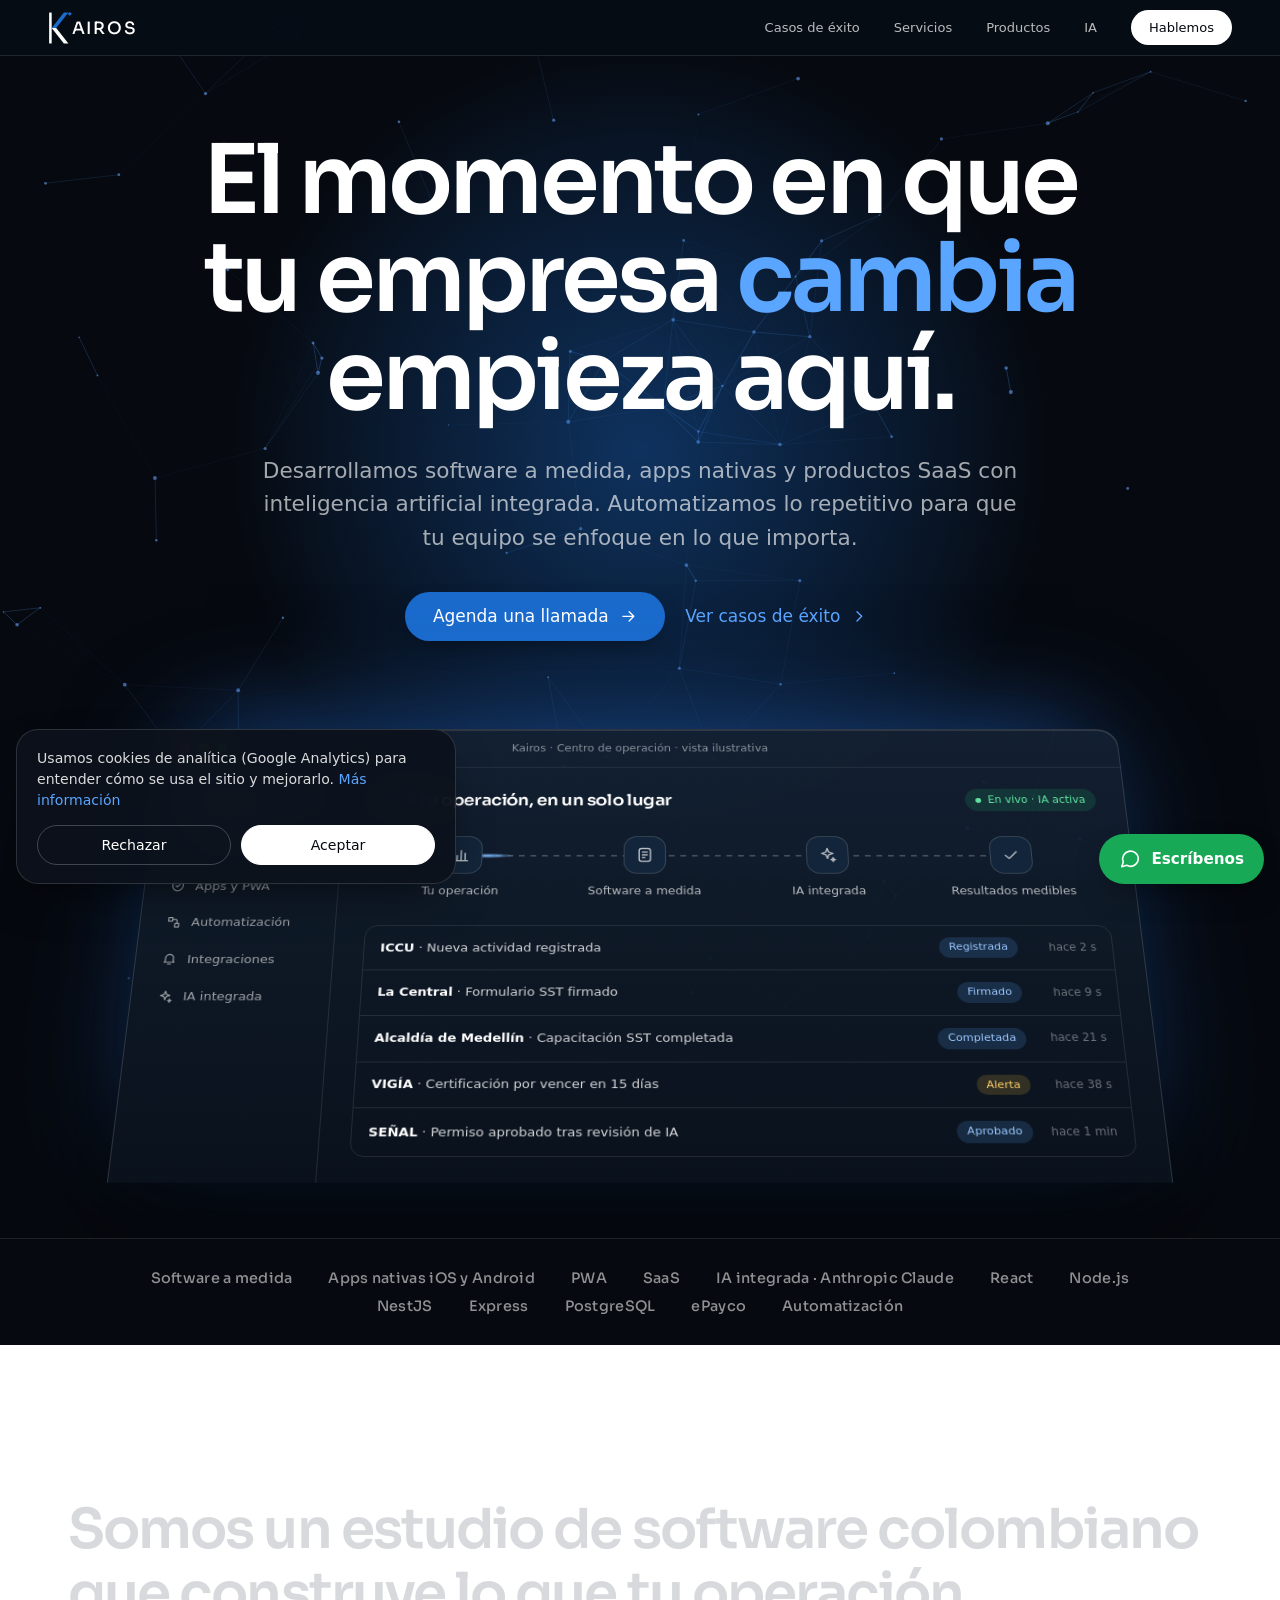
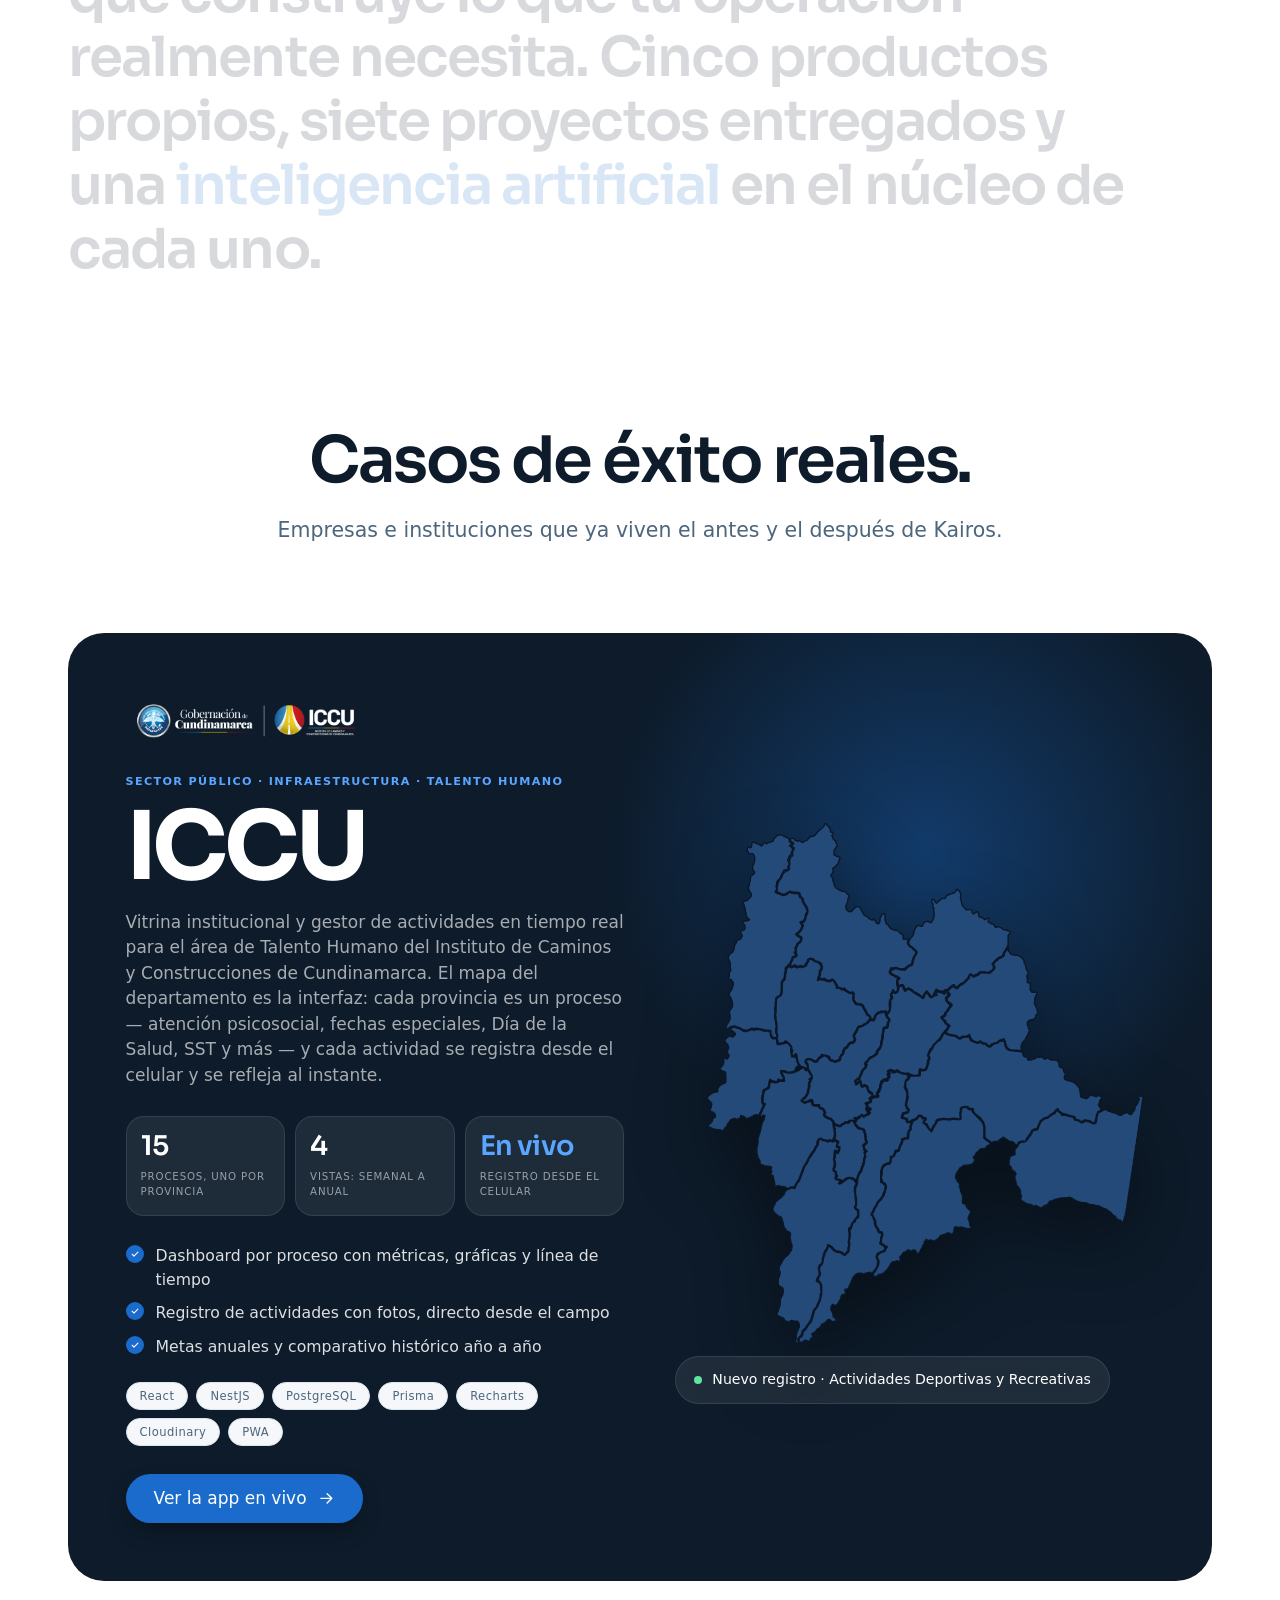
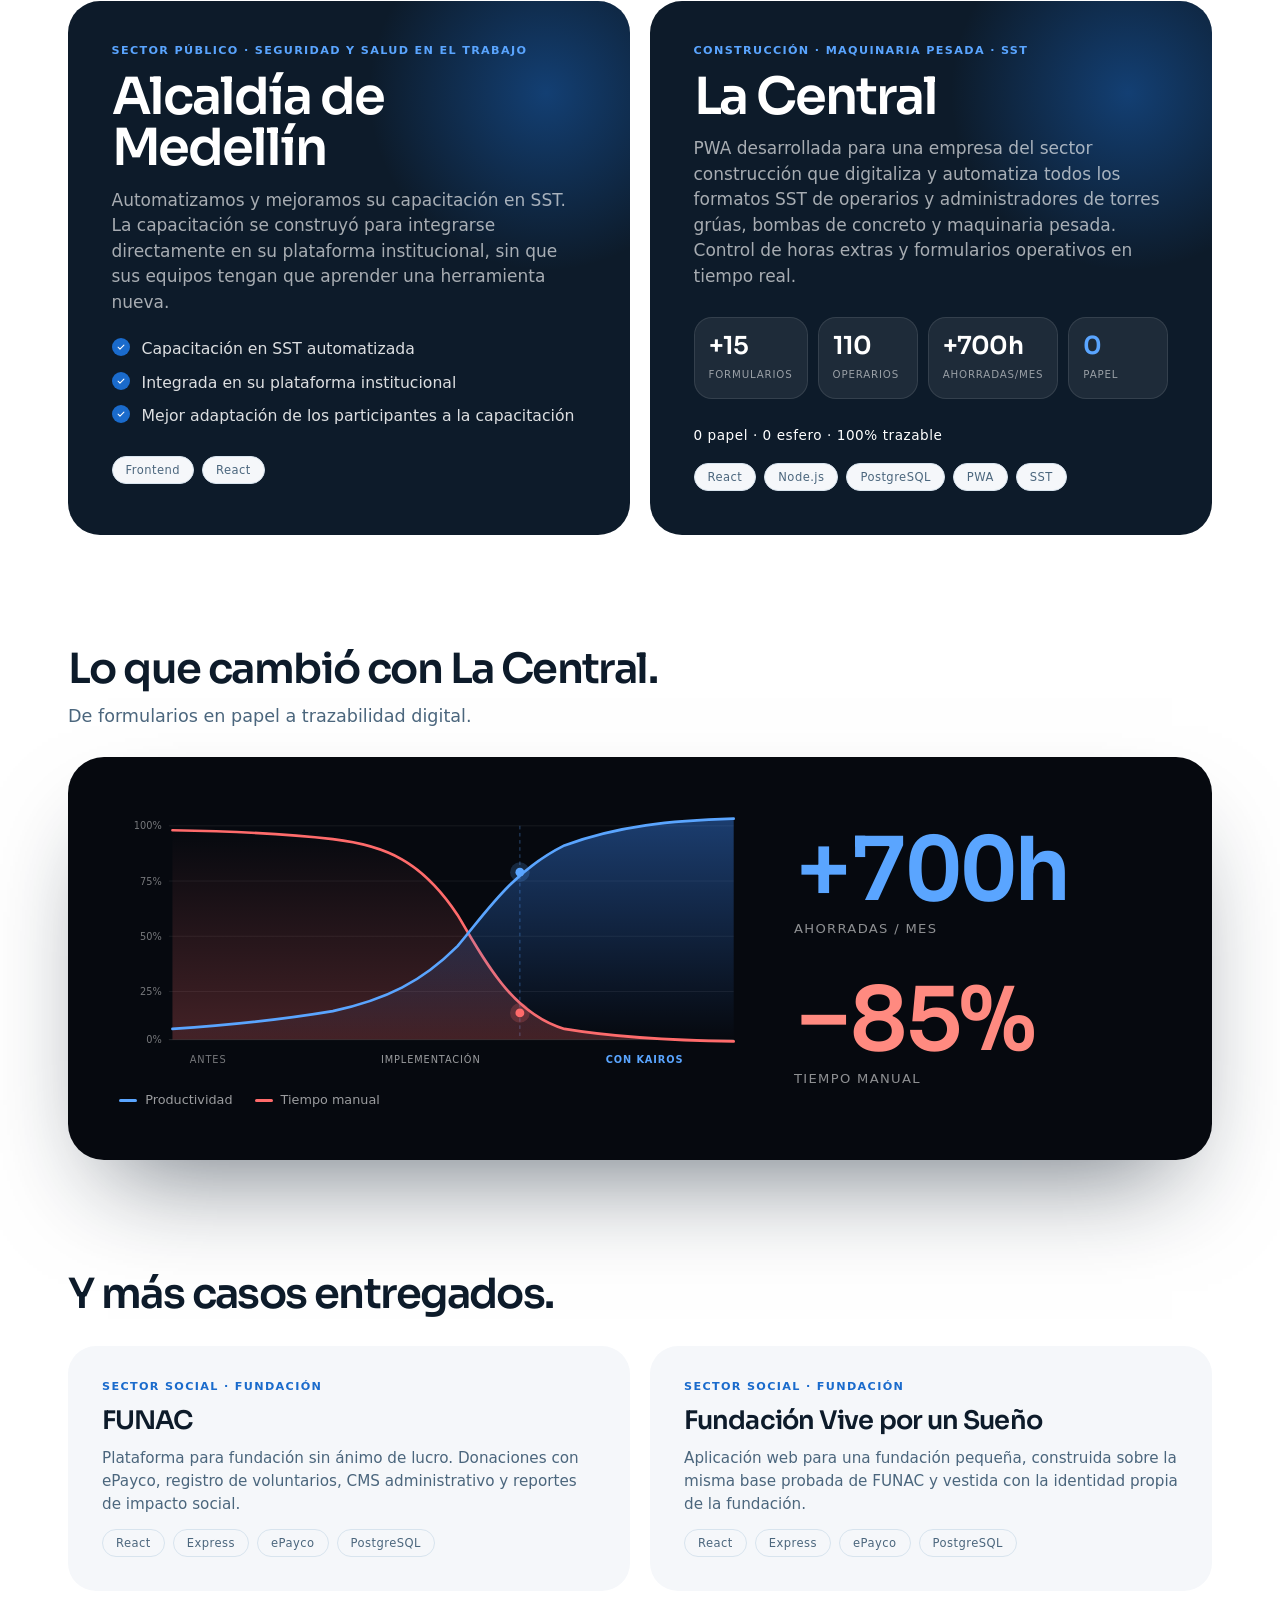
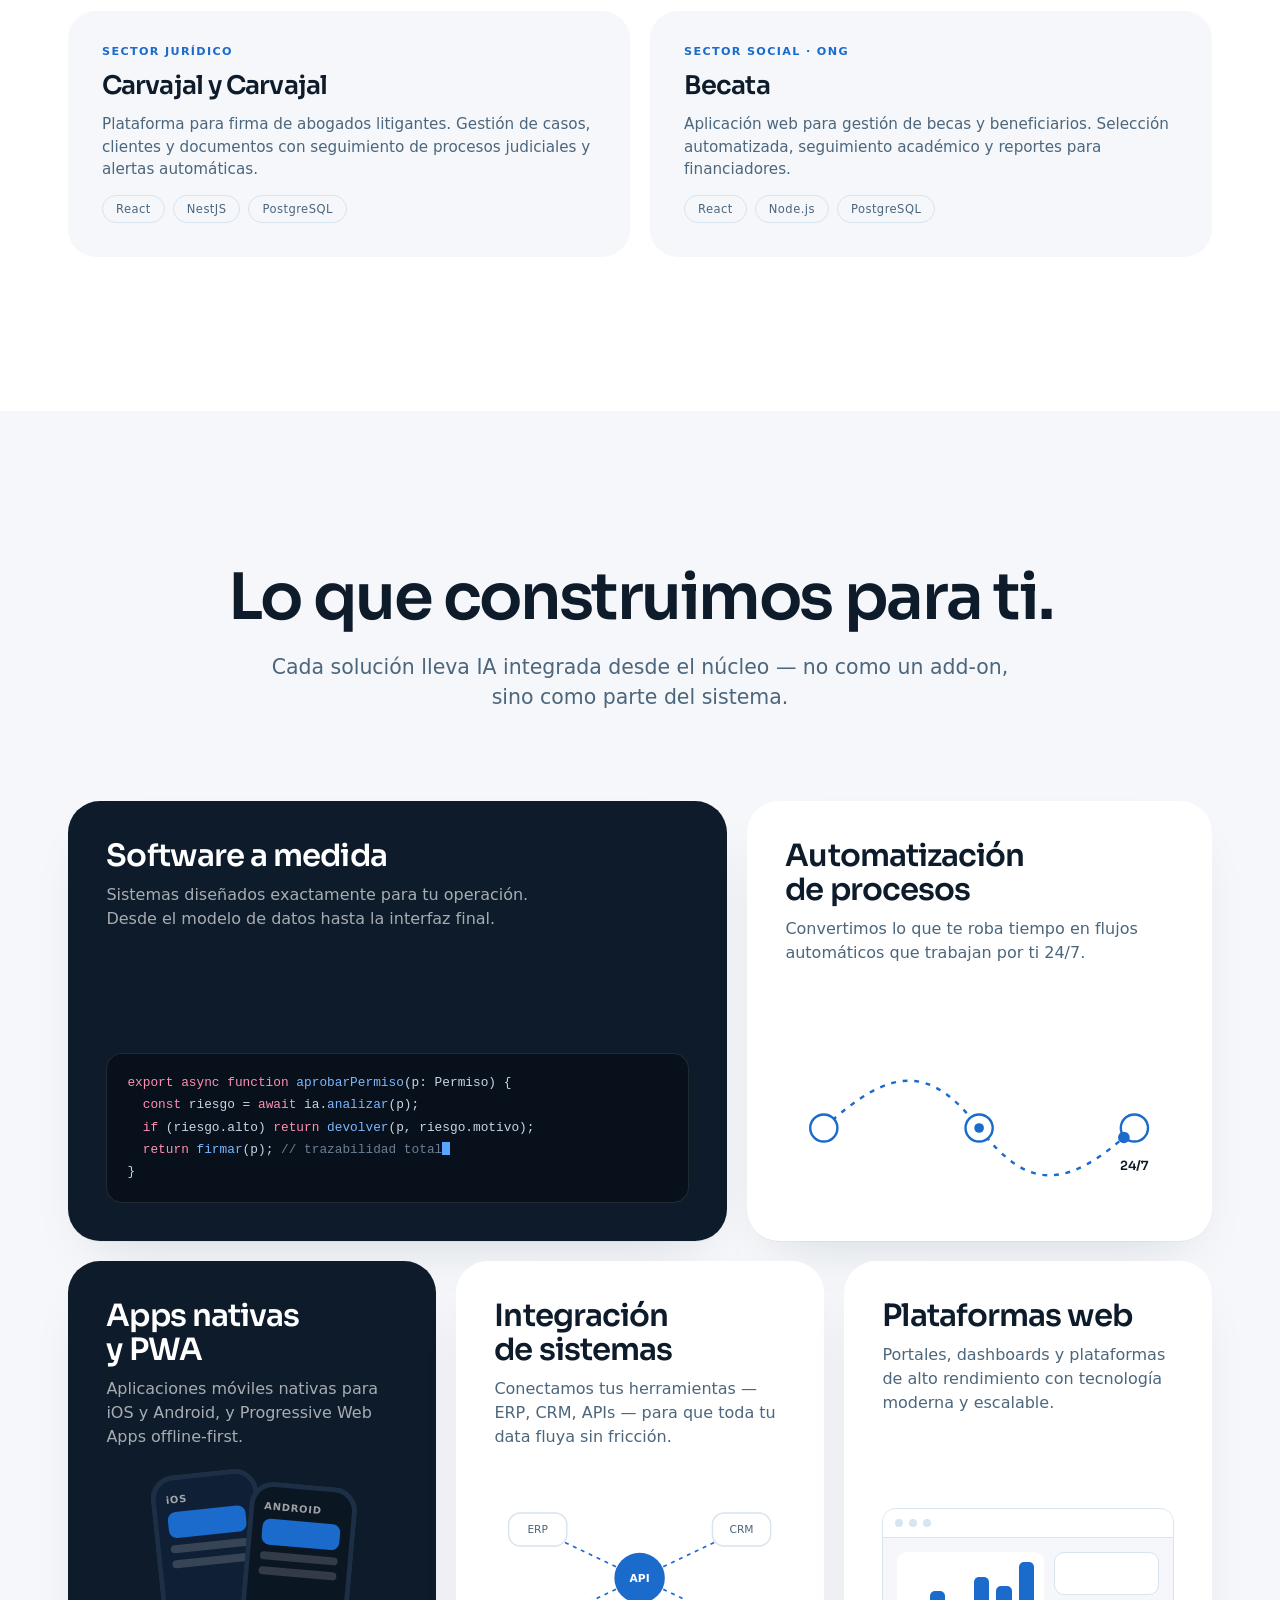
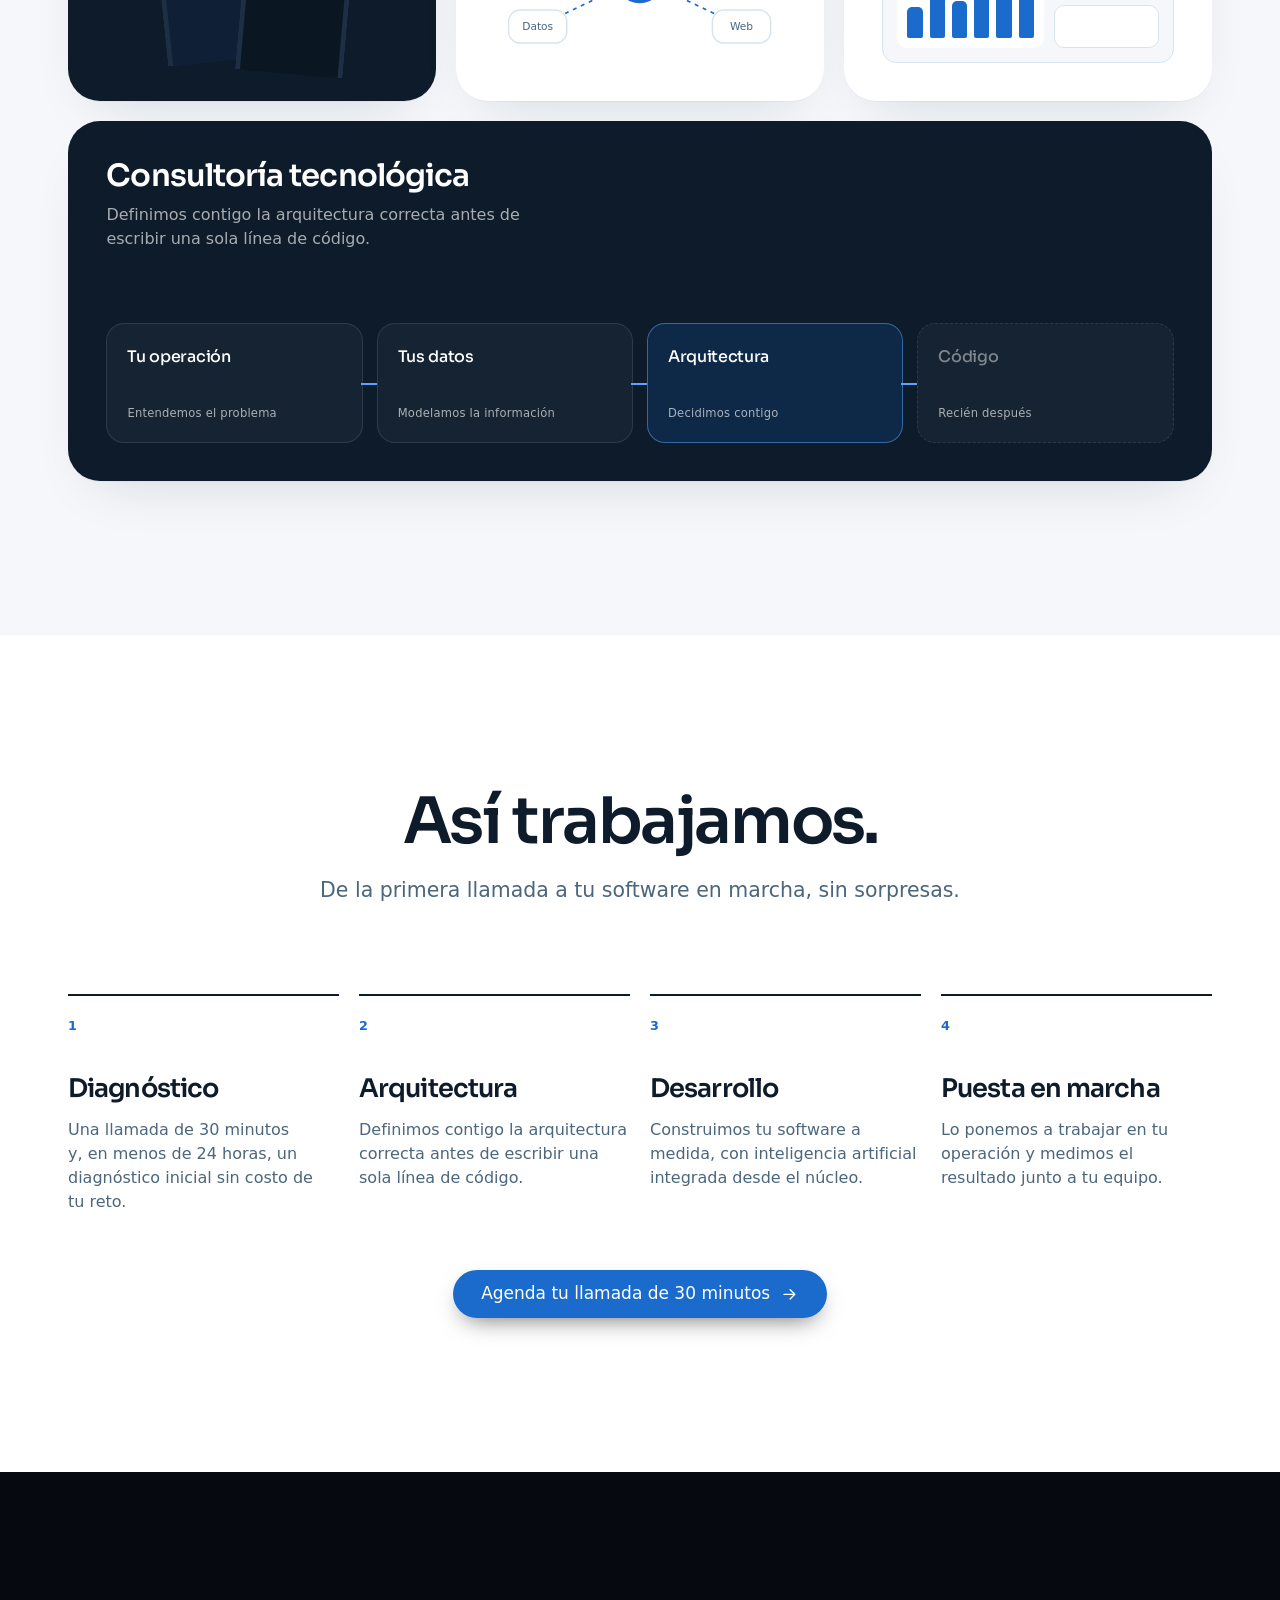
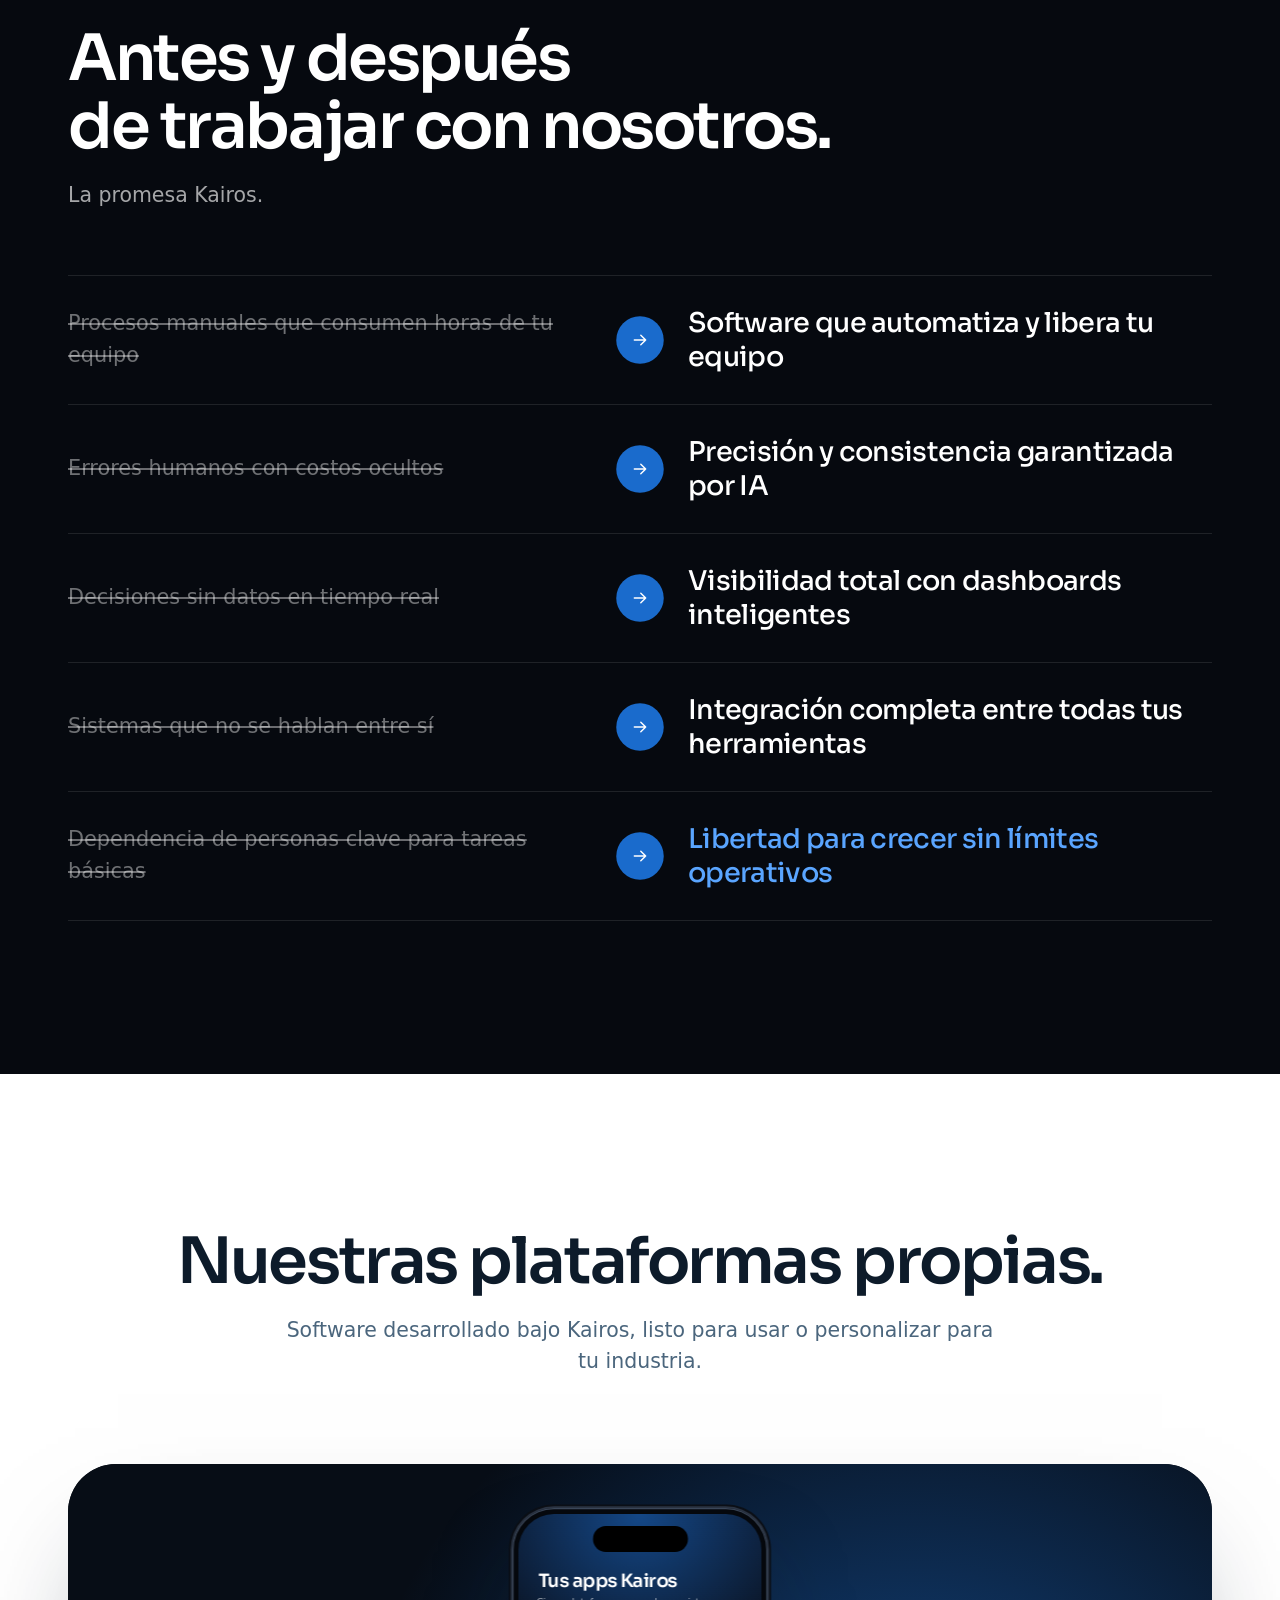
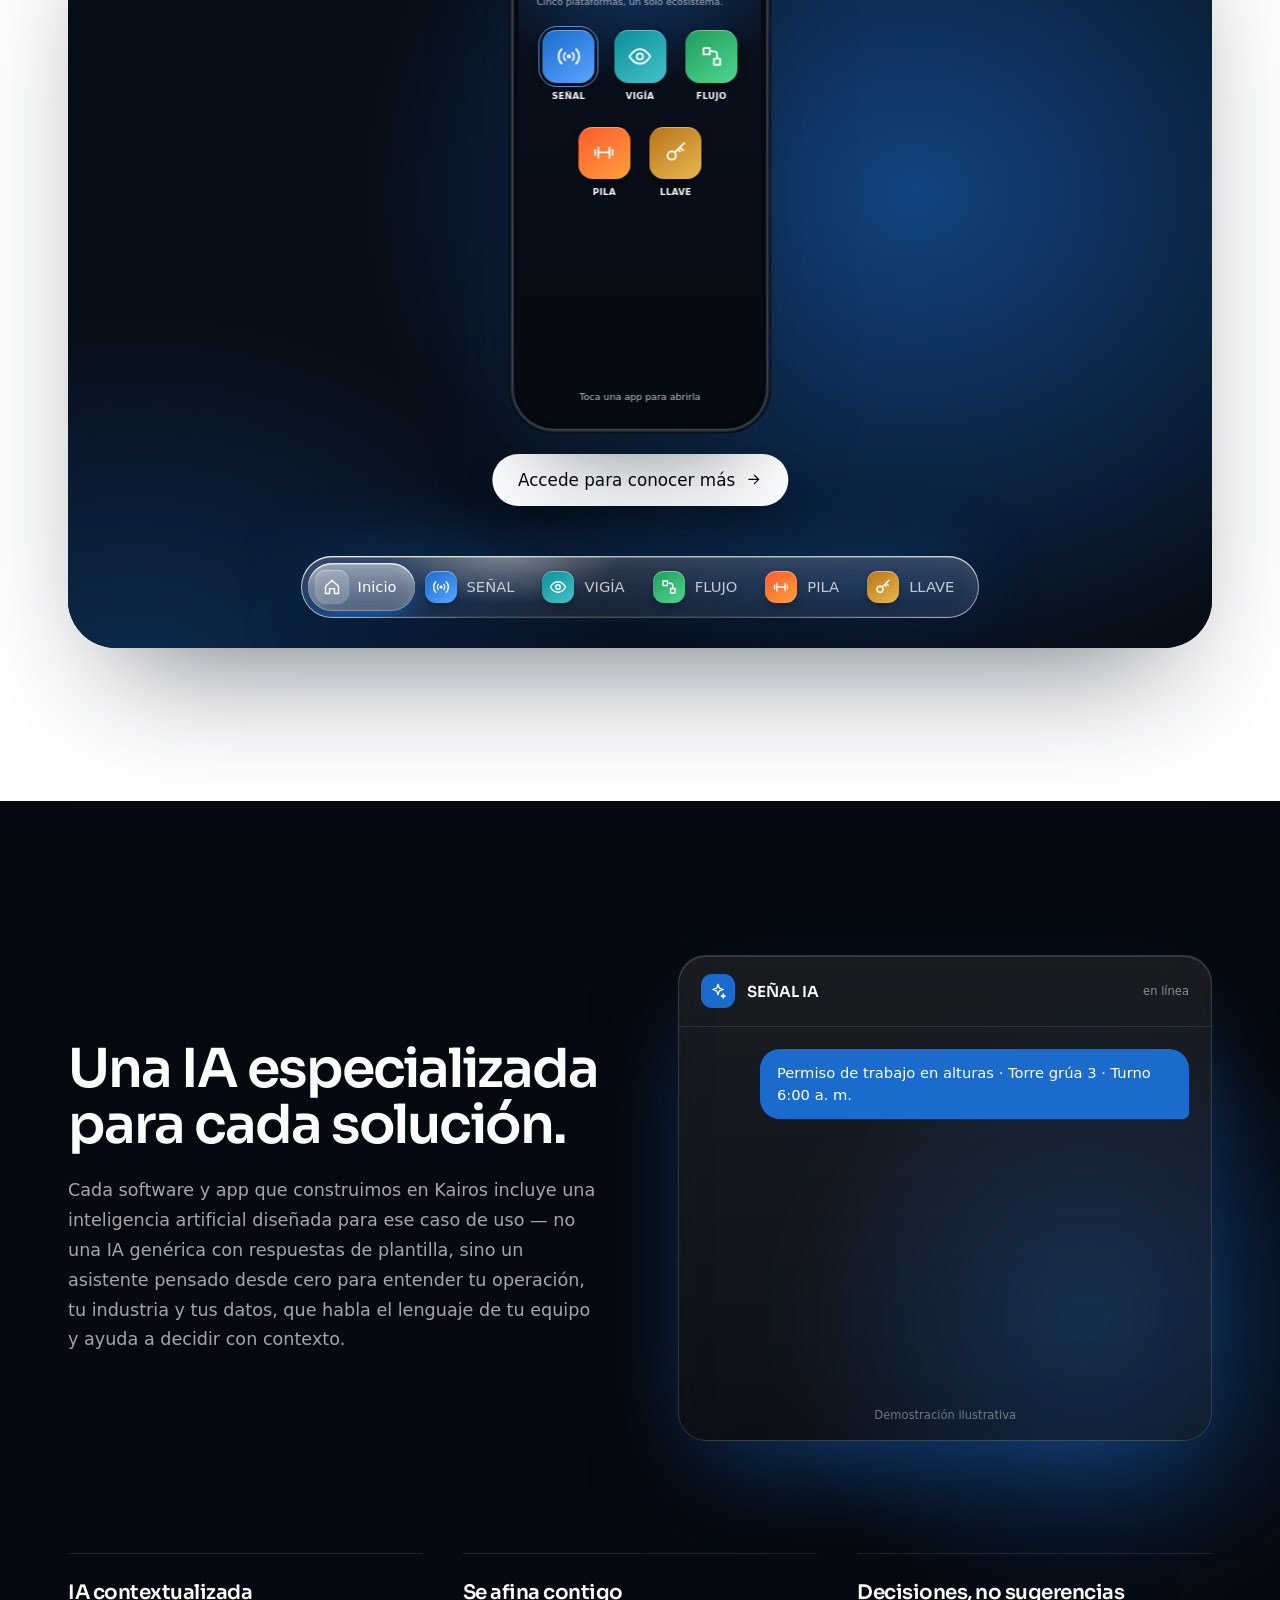
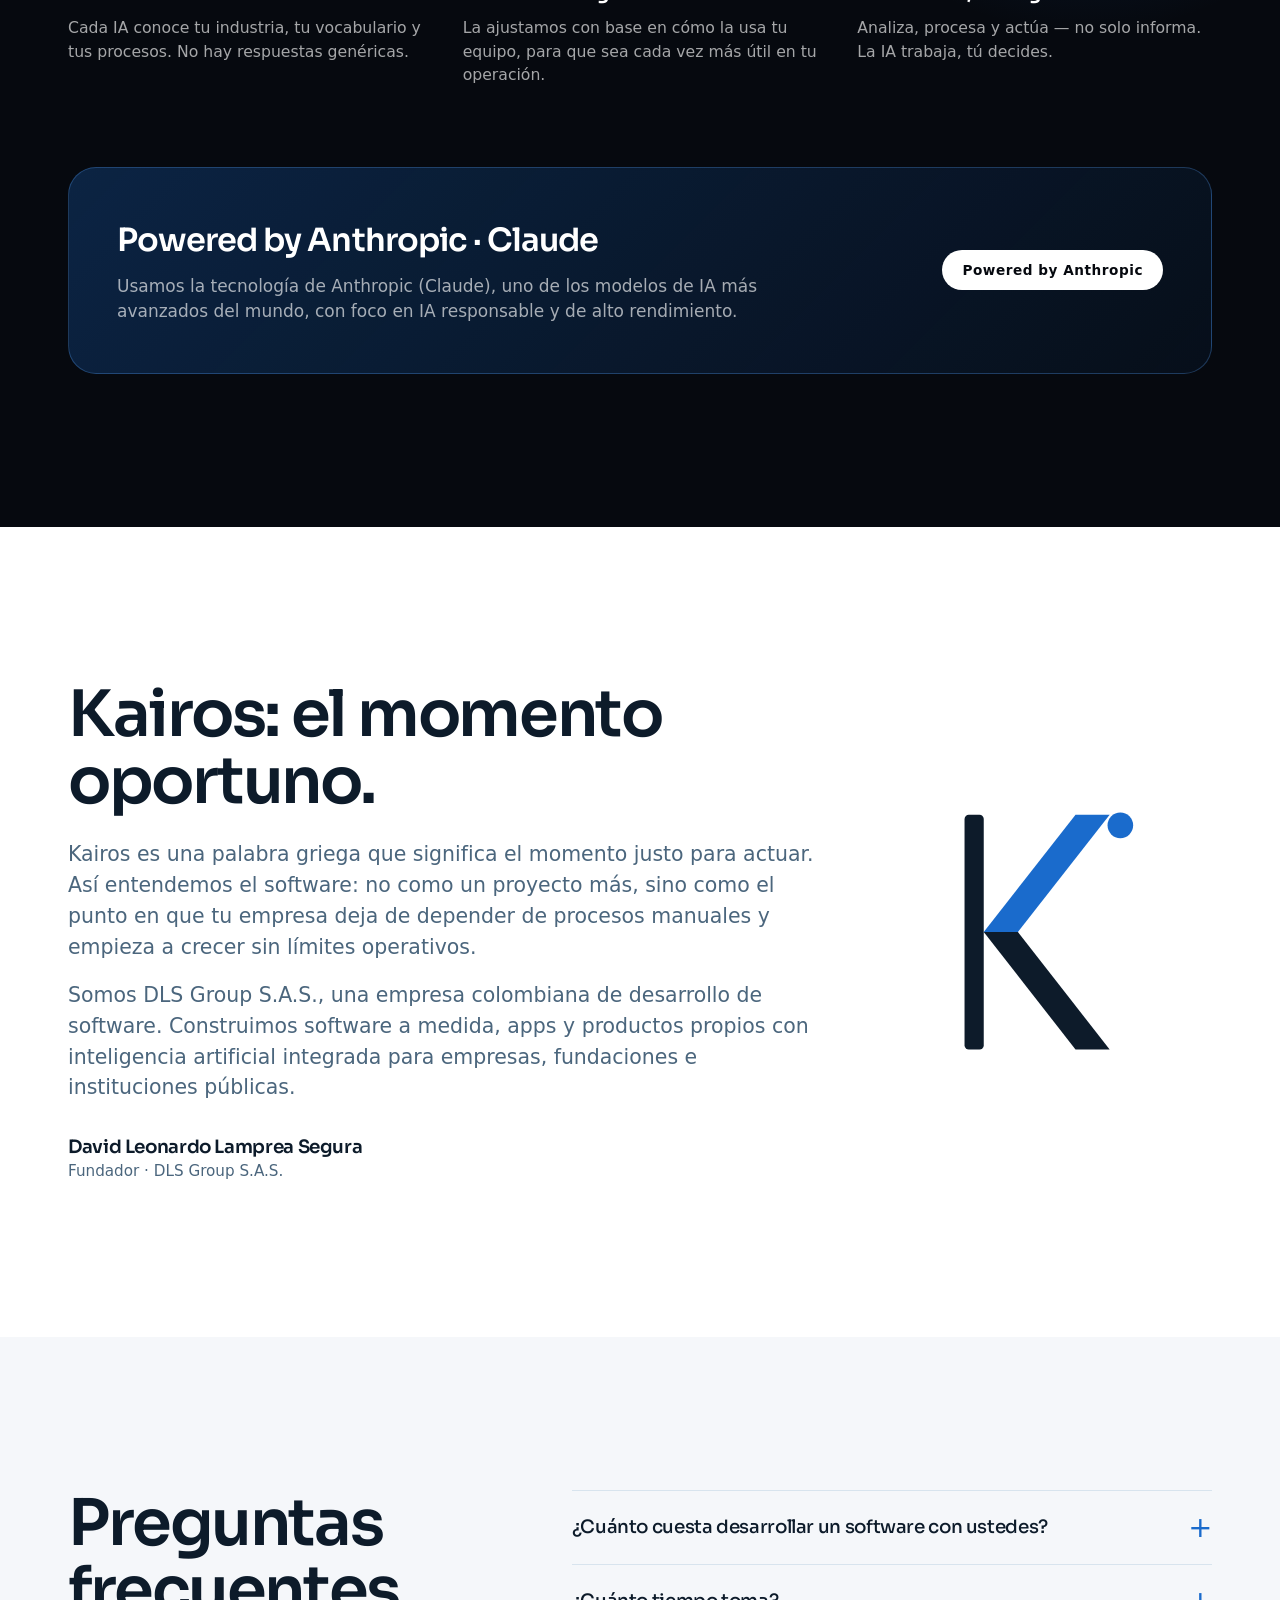
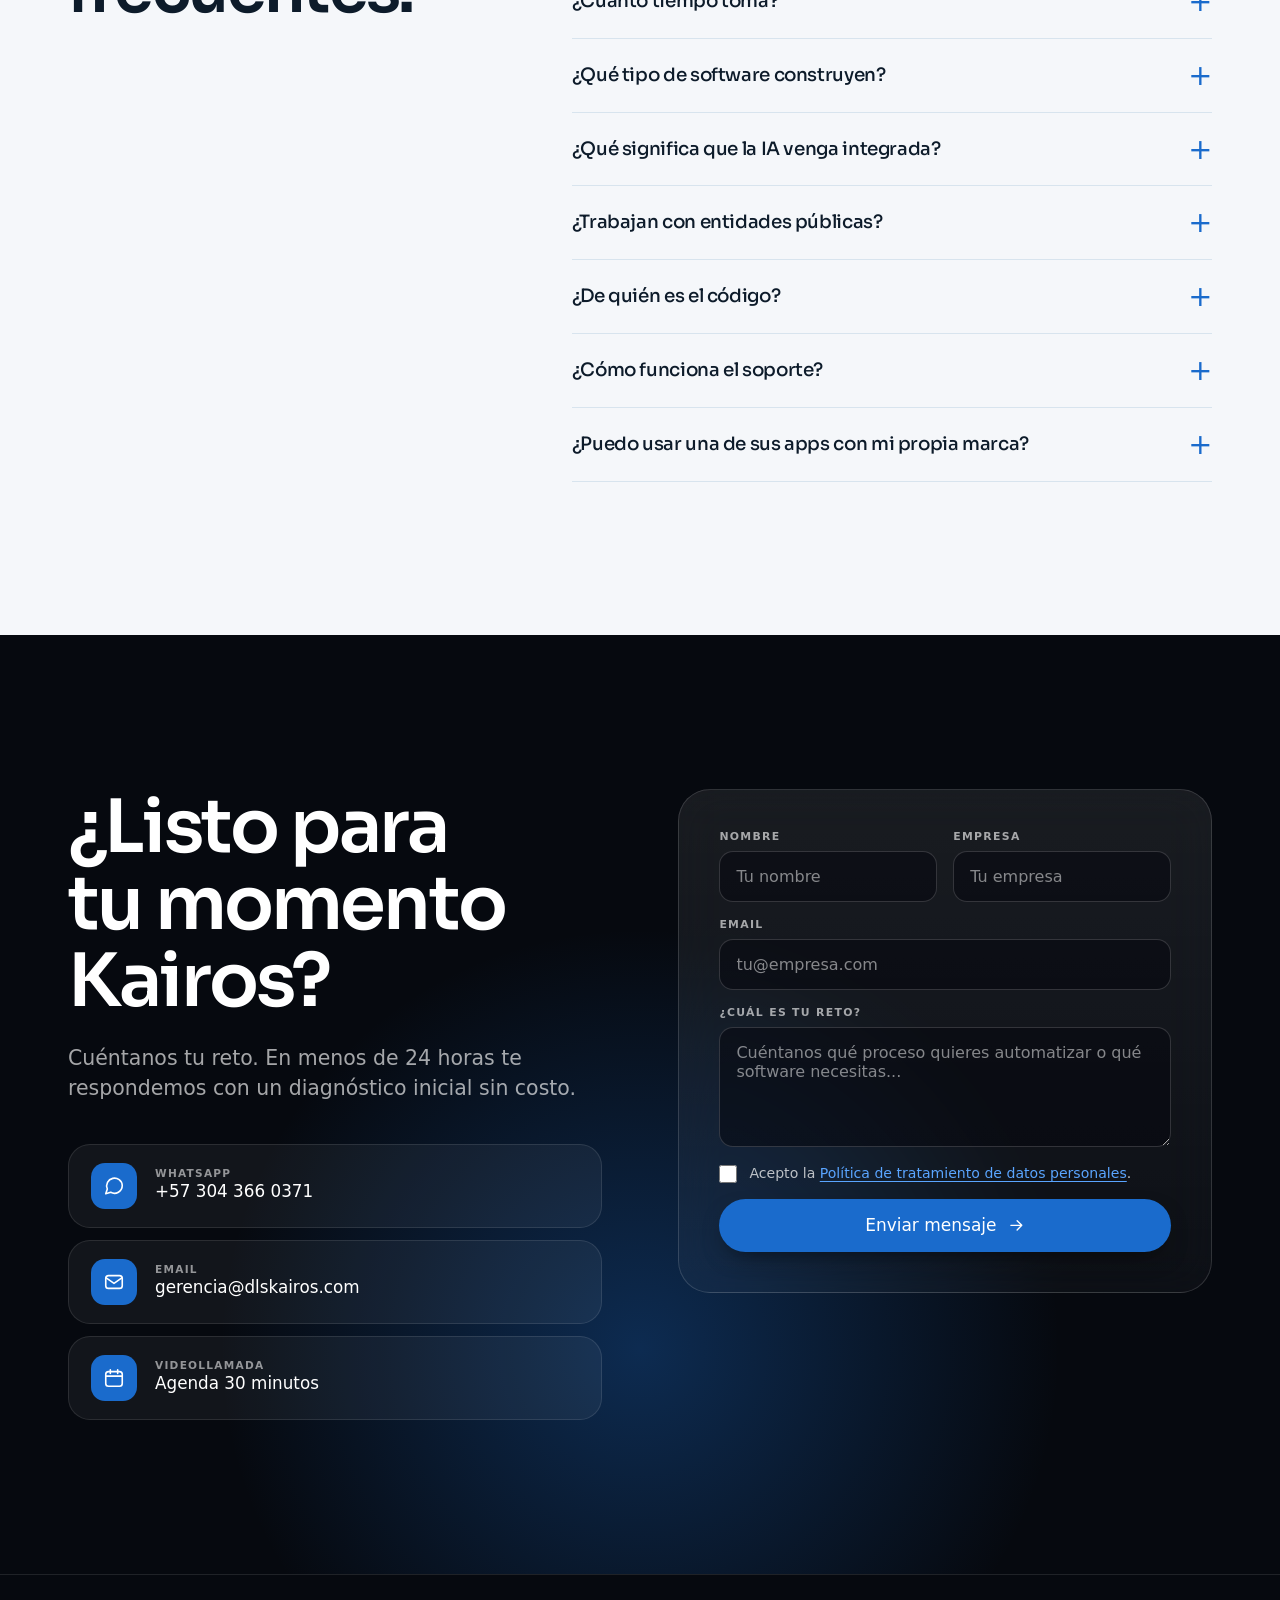
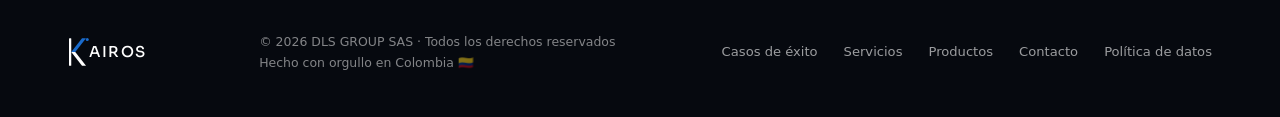
==== commit 69c19d91: "fix" ====
--- a/index.html
+++ b/index.html
@@ -239,32 +239,103 @@
 .srow.last .a { color: var(--blue-hi); }
 
 /* PRODUCTOS */
-.products { padding: var(--sec) 0 calc(var(--sec) * .6); }
-.pgrid { display: grid; grid-template-columns: 1fr 1fr; gap: clamp(40px, 6vw, 96px); align-items: start; }
-.steps { padding-bottom: 2vh; }
-.step { min-height: 74vh; display: flex; flex-direction: column; justify-content: center; align-items: flex-start; gap: 0; opacity: .35; transition: opacity .7s var(--ease); }
-.step.on { opacity: 1; }
-.step h3 { font-size: clamp(3.2rem, 8vw, 6rem); line-height: .95; letter-spacing: -.04em; font-weight: 700; margin: 22px 0 14px; }
-.step .tag { font: 500 1.15rem var(--display); letter-spacing: -.02em; color: var(--blue); }
-.step .desc { margin: 18px 0 24px; color: var(--mid); max-width: 30em; text-wrap: pretty; }
-.feats { display: grid; gap: 12px; margin-bottom: 28px; }
+.products { padding: var(--sec) 0 var(--sec); overflow-x: clip; }
+.pshow { --gap: clamp(40px, 6vw, 96px); --ph: min(58vh, 560px); display: grid; grid-template-columns: minmax(0, 1fr) minmax(0, 1fr); grid-template-areas: "info dev" "dock dock"; column-gap: var(--gap); align-items: center; }
+.pinfo { grid-area: info; display: grid; align-self: center; transition: opacity .6s var(--ease); }
+.pshow.idle .pinfo { opacity: 0; visibility: hidden; pointer-events: none; }
+.pi { grid-area: 1 / 1; display: flex; flex-direction: column; align-items: flex-start; opacity: 0; visibility: hidden; transform: translateY(16px); transition: opacity .4s var(--ease), transform .5s var(--ease), visibility 0s .4s; }
+.pi.on { opacity: 1; visibility: visible; transform: none; transition: opacity .6s var(--ease) .15s, transform .8s var(--ease) .15s, visibility 0s; }
+.pi h3 { font-size: clamp(2.8rem, 5.6vw, 4.6rem); line-height: .95; letter-spacing: -.04em; font-weight: 700; margin: 16px 0 10px; }
+.pi .tag { font: 500 1.15rem var(--display); letter-spacing: -.02em; color: var(--blue); }
+.pi .desc { margin: 14px 0 18px; color: var(--mid); max-width: 30em; text-wrap: pretty; }
+.feats { display: grid; gap: 10px; margin-bottom: 22px; }
 .feats li { display: flex; gap: 12px; align-items: flex-start; font-size: .98rem; }
 .feats .ico { font-size: 18px; color: #fff; background: var(--blue); border-radius: 50%; padding: 4px; margin-top: 1px; stroke-width: 2.5; }
 .ok { display: inline-flex; align-items: center; gap: 8px; font: 600 .78rem var(--text); letter-spacing: .02em; padding: 7px 14px; border-radius: 999px; background: rgba(32,170,100,.12); color: #137a46; }
 .ok i { width: 7px; height: 7px; border-radius: 50%; background: #1fa862; }
 .aib { display: inline-flex; align-items: center; gap: 10px; padding: 10px 16px; border-radius: 14px; background: var(--paper); border: 1px solid var(--ice); font-size: .85rem; }
 .aib .ico { color: var(--blue); font-size: 18px; } .aib b { font-weight: 600; } .aib span { color: var(--mid); font-size: .78rem; }
-.pstage { position: sticky; top: calc(50vh - var(--ph) / 2 + 20px); --ph: min(70vh, 640px); height: var(--ph); display: grid; place-items: center; }
-.glow { position: absolute; width: 130%; aspect-ratio: 1; left: 50%; top: 50%; translate: -50% -50%; border-radius: 50%; background: radial-gradient(closest-side, var(--g), transparent 70%); opacity: 0; transition: opacity 1s var(--ease); z-index: 0; pointer-events: none; }
+.pdev { grid-area: dev; position: relative; display: grid; justify-items: center; align-content: start; transition: translate 1s var(--ease); }
+.pshow.idle .pdev { translate: calc(-50% - var(--gap) / 2) 0; }
+.glows { position: absolute; left: 0; right: 0; top: 0; height: var(--ph); pointer-events: none; }
+.glow { position: absolute; width: 130%; aspect-ratio: 1; left: 50%; top: 50%; translate: -50% -50%; border-radius: 50%; background: radial-gradient(closest-side, var(--g), transparent 70%); opacity: 0; transition: opacity 1s var(--ease); }
 .glow.on { opacity: .5; }
-.phone { --ph: min(70vh, 640px); position: relative; z-index: 1; height: var(--ph); width: calc(var(--ph) * .49); font-size: calc(var(--ph) / 44); border-radius: 3.5em; background: #05080d; padding: .55em; box-shadow: 0 0 0 .14em #2a3342, 0 0 0 .3em #0b0f16, 0 4em 8em -2em rgba(13,27,42,.55), inset 0 0 0 .1em #3a4658; }
-.phone::before { content: ''; position: absolute; z-index: 5; top: 1.5em; left: 50%; translate: -50% 0; width: 8em; height: 2.2em; border-radius: 2em; background: #000; }
-.scr-w { position: relative; width: 100%; height: 100%; border-radius: 3em; overflow: hidden; background: #000; }
-.phone--sm { display: none; }
-.cap { position: absolute; bottom: -34px; left: 0; right: 0; text-align: center; font-size: .72rem; color: var(--mid); }
+.phone { position: relative; z-index: 1; height: var(--ph); width: calc(var(--ph) * .49); font-size: calc(var(--ph) / 44); border-radius: 3.5em; background: #05080d; padding: .55em; box-shadow: 0 0 0 .14em #2a3342, 0 0 0 .3em #0b0f16, 0 4em 8em -2em rgba(13,27,42,.55), inset 0 0 0 .1em #3a4658; }
+.phone::before { content: ''; position: absolute; z-index: 6; top: 1.5em; left: 50%; translate: -50% 0; width: 8em; height: 2.2em; border-radius: 2em; background: #000; }
+.scr-w { position: relative; width: 100%; height: 100%; border-radius: 3em; overflow: hidden; background: #000; isolation: isolate; }
+.pslot { position: relative; width: 100%; height: 76px; margin-top: 24px; }
+.pcta { position: absolute; left: 50%; top: 0; translate: -50% 0; display: inline-flex; align-items: center; gap: 10px; white-space: nowrap; border: 0; cursor: pointer; background: var(--night); color: #fff; padding: 16px 26px; border-radius: 999px; font: 500 1.05rem var(--text); box-shadow: 0 14px 30px -14px rgba(13,27,42,.7); transition: transform .3s var(--ease), opacity .5s, visibility 0s; }
+.pcta:hover { transform: translateY(-2px); } .pcta:active { transform: scale(.96); }
+.pcta .ico { transition: transform .3s var(--ease); } .pcta:hover .ico { transform: translateX(4px); }
+.cap { position: absolute; left: 0; right: 0; top: 8px; text-align: center; font-size: .75rem; color: var(--mid); transition: opacity .5s; }
+.pshow.idle .cap { opacity: 0; }
+.pshow:not(.idle) .pcta { opacity: 0; visibility: hidden; transition: opacity .3s, visibility 0s .3s; }
+/* pantalla de inicio del celular */
+.home { position: absolute; inset: 0; z-index: 1; padding: 4.8em 1.2em 1.6em; display: flex; flex-direction: column; color: #fff; background: radial-gradient(120% 55% at 50% 0%, rgba(26,107,204,.6), transparent 62%), linear-gradient(#0b1220, #060a11); transition: transform .8s var(--ease), filter .8s var(--ease); }
+.home.away { transform: scale(.9); filter: blur(5px) brightness(.5); pointer-events: none; }
+.home-h { font: 600 1.55em/1.1 var(--display); letter-spacing: -.03em; padding: 0 .3em; }
+.home-s { font-size: .8em; opacity: .65; padding: 0 .4em; margin: .4em 0 2.2em; }
+.icons { display: flex; flex-wrap: wrap; justify-content: center; gap: 2em 0; }
+.appi { width: 33.33%; display: flex; flex-direction: column; align-items: center; gap: .6em; background: none; border: 0; color: #fff; font: inherit; cursor: pointer; -webkit-tap-highlight-color: transparent; transition: transform .3s var(--ease); }
+.appi:active { transform: scale(.9); }
+.appi .ai { position: relative; width: 4.4em; height: 4.4em; border-radius: 1.2em; display: grid; place-items: center; background: linear-gradient(145deg, var(--c1), var(--c2)); box-shadow: 0 .6em 1.2em -.4em rgba(0,0,0,.7), inset 0 .08em 0 rgba(255,255,255,.35); transition: transform .4s var(--ease); }
+.appi:hover .ai { transform: translateY(-.25em) scale(1.06); }
+.appi .ai svg { width: 2.1em; height: 2.1em; fill: none; stroke: #fff; stroke-width: 1.7; stroke-linecap: round; stroke-linejoin: round; }
+.appi .al { font-size: .74em; font-weight: 600; letter-spacing: .03em; }
+.appi[data-k="senal"] .ai::after { content: ''; position: absolute; inset: -.35em; border-radius: 1.55em; border: .13em solid rgba(110,175,255,.8); animation: ring 2.4s var(--ease) infinite; }
+@keyframes ring { 0% { opacity: .9; transform: scale(.88); } 100% { opacity: 0; transform: scale(1.22); } }
+.home-hint { margin-top: auto; text-align: center; font-size: .8em; opacity: .75; }
+.hbar { position: absolute; z-index: 7; left: 50%; bottom: .2em; translate: -50% 0; width: 9em; height: 2em; border: 0; background: none; cursor: pointer; opacity: 0; pointer-events: none; transition: opacity .4s; }
+.hbar::after { content: ''; position: absolute; left: 1em; right: 1em; bottom: .65em; height: .36em; border-radius: .3em; background: #fff; mix-blend-mode: difference; }
+.pshow:not(.idle) .hbar { opacity: 1; pointer-events: auto; }
+/* barra de navegación: liquid glass */
+.pdock { grid-area: dock; justify-self: center; max-width: 100%; margin-top: 26px; position: relative; border-radius: 999px;
+  background: linear-gradient(180deg, rgba(255,255,255,.18), rgba(255,255,255,.07));
+  -webkit-backdrop-filter: blur(26px) saturate(200%) brightness(1.12); backdrop-filter: blur(26px) saturate(200%) brightness(1.12);
+  box-shadow: inset 0 1.5px 0 rgba(255,255,255,.6), inset 0 -1.5px 1px rgba(255,255,255,.14), inset 0 0 24px rgba(255,255,255,.07), 0 28px 50px -22px rgba(0,0,0,.85), 0 0 80px -20px var(--tint, #1a6bcc);
+  transition: box-shadow .9s var(--ease); }
+.pdock::before { content: ''; position: absolute; inset: 0; border-radius: inherit; pointer-events: none; background: radial-gradient(170px 80px at var(--mx, 30%) -12%, rgba(255,255,255,.38), transparent 70%); }
+.pdock::after { content: ''; position: absolute; inset: 0; border-radius: inherit; padding: 1px; pointer-events: none; background: linear-gradient(140deg, rgba(255,255,255,.85), rgba(255,255,255,.08) 34%, rgba(255,255,255,.08) 66%, rgba(255,255,255,.6)); -webkit-mask: linear-gradient(#000 0 0) content-box, linear-gradient(#000 0 0); -webkit-mask-composite: xor; mask: linear-gradient(#000 0 0) content-box exclude, linear-gradient(#000 0 0); }
+.pscroll { position: relative; display: flex; gap: 2px; padding: 7px; border-radius: inherit; overflow-x: auto; scrollbar-width: none; }
+.pscroll::-webkit-scrollbar { display: none; }
+.lens { position: absolute; left: 0; top: 0; width: 0; height: 0; border-radius: 999px; pointer-events: none; will-change: left, width, transform;
+  background: linear-gradient(180deg, rgba(255,255,255,.36), rgba(255,255,255,.14));
+  box-shadow: inset 0 1.5px 0 rgba(255,255,255,.8), inset 0 -1px 1px rgba(255,255,255,.3), inset 0 0 16px rgba(255,255,255,.2), 0 12px 26px -10px var(--tint, #1a6bcc);
+  -webkit-backdrop-filter: blur(4px) brightness(1.35) saturate(170%); backdrop-filter: blur(4px) brightness(1.35) saturate(170%); }
+.pdock button { position: relative; z-index: 1; flex-shrink: 0; display: flex; align-items: center; gap: 10px; padding: 8px 18px 8px 8px; border-radius: 999px; border: 0; background: transparent; color: rgba(255,255,255,.74); font: 500 .92rem var(--text); cursor: pointer; white-space: nowrap; transition: color .35s var(--ease), transform .25s var(--ease); -webkit-tap-highlight-color: transparent; }
+.pdock button:hover { color: #fff; } .pdock button:active { transform: scale(.94); }
+.pdock button.on { color: #fff; }
+.pdock .mi { width: 32px; height: 32px; border-radius: 11px; display: grid; place-items: center; background: linear-gradient(145deg, var(--c1), var(--c2)); box-shadow: 0 4px 10px -4px rgba(0,0,0,.6), inset 0 1px 0 rgba(255,255,255,.4); transition: transform .45s var(--ease); }
+.pdock button.on .mi { transform: scale(1.08); }
+.pdock .mi svg { width: 18px; height: 18px; fill: none; stroke: #fff; stroke-width: 1.8; stroke-linecap: round; stroke-linejoin: round; }
+.pdock .mi.h { background: rgba(255,255,255,.2); box-shadow: inset 0 1px 0 rgba(255,255,255,.4); }
+/* escenario oscuro + ambiente que cambia de color */
+.pcard { position: relative; isolation: isolate; overflow: hidden; border-radius: clamp(28px, 4vw, 48px); padding: clamp(22px, 3.4vw, 52px) clamp(16px, 4vw, 64px) clamp(18px, 2.6vw, 30px); background: #070d16; color: #fff; box-shadow: 0 60px 120px -50px rgba(13,27,42,.6); --tint: #1a6bcc; }
+.amb { position: absolute; inset: 0; z-index: -1; }
+.amb i { position: absolute; inset: 0; --c: #1a6bcc; background: radial-gradient(70% 90% at 74% 42%, color-mix(in srgb, var(--c) 58%, transparent), transparent 70%), radial-gradient(60% 70% at 6% 105%, color-mix(in srgb, var(--c) 32%, transparent), transparent 70%), #070d16; }
+.amb i.b { clip-path: circle(0px at 50% 50%); }
+.pdev { perspective: 1600px; }
+.ptilt { position: relative; z-index: 1; transform-style: preserve-3d; transform: rotateX(var(--rx, 0deg)) rotateY(var(--ry, 0deg)); transition: transform .6s var(--ease); }
+.glare { position: absolute; inset: 0; z-index: 5; pointer-events: none; background: linear-gradient(105deg, transparent 30%, rgba(255,255,255,.34) 46%, rgba(255,255,255,.08) 54%, transparent 68%); transform: translateX(-130%); mix-blend-mode: overlay; }
+/* info sobre fondo oscuro */
+.pi h3 { color: #fff; perspective: 700px; } .pi .tag { color: var(--hi, #7ab7ff); }
+.pi .desc { color: rgba(255,255,255,.74); } .pi .feats li { color: rgba(255,255,255,.9); }
+.pi .feats .ico { background: var(--hi, #7ab7ff); color: #06101c; }
+.pi .ok { background: rgba(111,224,165,.14); color: #6fe0a5; } .pi .ok i { background: #6fe0a5; }
+.pi .aib { background: rgba(255,255,255,.07); border-color: rgba(255,255,255,.14); } .pi .aib b { color: #fff; } .pi .aib span { color: rgba(255,255,255,.62); } .pi .aib .ico { color: var(--hi, #7ab7ff); }
+.pcta { background: #fff; color: var(--ink); box-shadow: 0 18px 36px -14px rgba(0,0,0,.7); } .cap { color: rgba(255,255,255,.5); }
+/* coreografía de entrada */
+@keyframes rise { from { opacity: 0; transform: translate(calc(var(--dir, 0) * 34px), 20px); filter: blur(8px); } to { opacity: 1; transform: none; filter: none; } }
+@keyframes drop { from { opacity: 0; transform: translateY(.55em) rotateX(-75deg) scale(.88); filter: blur(8px); } to { opacity: 1; transform: none; filter: none; } }
+@keyframes assemble { from { opacity: 0; transform: translateY(26px) scale(.94); filter: blur(7px); } to { opacity: 1; transform: none; filter: none; } }
+.pi.on > *:not(h3):not(.feats) { animation: rise .95s var(--ease) both; animation-delay: calc(.32s + var(--i, 0) * 70ms); }
+.pi.on .feats li { animation: rise .85s var(--ease) both; animation-delay: calc(.52s + var(--k, 0) * 75ms); }
+.pi h3 .lx { display: inline-block; }
+.pi.on h3 .lx { animation: drop 1.05s var(--ease) both; animation-delay: calc(.12s + var(--j, 0) * 55ms); }
+.scr.on > * { animation: assemble .95s var(--ease) both; animation-delay: calc(.3s + var(--i, 0) * 65ms); }
 /* screens */
-.scr { position: absolute; inset: 0; padding: 4.6em 1.5em 1.5em; display: flex; flex-direction: column; gap: .8em; opacity: 0; transform: scale(.94); filter: blur(10px); transition: opacity .7s var(--ease), transform .8s var(--ease), filter .7s var(--ease); font-family: var(--text); }
-.scr.on { opacity: 1; transform: none; filter: none; }
+.scr { position: absolute; inset: 0; z-index: 2; padding: 4.6em 1.5em 1.5em; display: flex; flex-direction: column; gap: .8em; opacity: 0; transform: translateX(var(--tx, 0px)) scale(var(--s0, .2)); transform-origin: var(--ox, 50%) var(--oy, 50%); border-radius: 3em; filter: blur(6px); pointer-events: none; transition: opacity .5s var(--ease), transform .85s var(--ease), filter .6s var(--ease); font-family: var(--text); }
+.scr.on { opacity: 1; transform: none; filter: none; pointer-events: auto; }
 .scr small { font-size: .78em; opacity: .6; } .scr h4 { font: 700 1.7em/1.1 var(--display); letter-spacing: -.03em; }
 .scr .card { border-radius: 1.2em; padding: 1em 1.1em; font-size: .85em; line-height: 1.45; }
 .scr .rows li { display: flex; justify-content: space-between; align-items: center; padding: .85em 0; font-size: .88em; border-bottom: 1px solid currentColor; border-color: rgba(128,128,128,.2); }
@@ -484,9 +555,12 @@
 
 /* responsive */
 @media (max-width: 960px) {
-  .pgrid { grid-template-columns: 1fr; } .pstage { display: none; }
-  .step { min-height: 0; opacity: 1; padding: 56px 0 64px; border-top: 1px solid var(--ice); }
-  .phone--sm { display: block; --ph: 430px; margin: 0 auto 44px; align-self: center; }
+  .pshow { grid-template-columns: minmax(0, 1fr); grid-template-areas: "dev" "dock" "info"; --ph: min(60svh, 500px); }
+  .pshow.idle .pdev { translate: none; }
+  .pshow.idle .pinfo { display: none; }
+  .pinfo { margin-top: 44px; }
+  .pdock { max-width: 100%; }
+  .pcard { border-radius: 30px; }
   .ia-grid, .cgrid, .pj, .panel { grid-template-columns: 1fr; }
   .t-a, .t-b, .t-c, .t-d, .t-e { grid-column: span 6; } .t-f { grid-column: span 12; }
   .ia-feats { grid-template-columns: 1fr; gap: 28px; }
@@ -503,7 +577,7 @@
   .bp { grid-template-columns: 1fr 1fr; } .bp div::after { display: none; }
   .mini { grid-template-columns: 1fr 1fr; } .frow { grid-template-columns: 1fr; }
   .fgrid { flex-direction: column; text-align: center; }
-  .step h3 { font-size: 3.4rem; }
+  .pi h3 { font-size: 3.4rem; }
 }
 @media (prefers-reduced-motion: reduce) {
   *, *::before, *::after { animation-duration: .001s !important; animation-iteration-count: 1 !important; transition-duration: .001s !important; scroll-behavior: auto !important; }
@@ -543,6 +617,11 @@
     <symbol id="i-alert" viewBox="0 0 24 24"><path d="M12 4l9 16H3L12 4zM12 10v4M12 17h.01"/></symbol>
     <symbol id="i-pen" viewBox="0 0 24 24"><path d="M4 20l4-1L19 8l-3-3L5 16l-1 4z"/></symbol>
     <symbol id="i-form" viewBox="0 0 24 24"><rect x="5" y="3" width="14" height="18" rx="3"/><path d="M9 8h6M9 12h6M9 16h3"/></symbol>
+    <symbol id="i-sig" viewBox="0 0 24 24"><path d="M5 5a10 10 0 0 0 0 14M19 5a10 10 0 0 1 0 14M8.5 8.5a5 5 0 0 0 0 7M15.5 8.5a5 5 0 0 1 0 7"/><circle cx="12" cy="12" r="1.2"/></symbol>
+    <symbol id="i-eye" viewBox="0 0 24 24"><path d="M2 12s3.8-7 10-7 10 7 10 7-3.8 7-10 7S2 12 2 12z"/><circle cx="12" cy="12" r="3"/></symbol>
+    <symbol id="i-key" viewBox="0 0 24 24"><circle cx="8" cy="15" r="4"/><path d="M11 12l9-9M16 7l3 3M14 9l2 2"/></symbol>
+    <symbol id="i-dumb" viewBox="0 0 24 24"><path d="M6.5 7v10M3.5 9.5v5M17.5 7v10M20.5 9.5v5M6.5 12h11"/></symbol>
+    <symbol id="i-home" viewBox="0 0 24 24"><path d="M4 11l8-7 8 7v9h-5v-6H9v6H4z"/></symbol>
     <symbol id="i-sign" viewBox="0 0 24 24"><path d="M3 18c3 0 4-8 6-8s0 8 3 8 3-5 5-5 1 3 4 3"/></symbol>
   </defs>
 </svg>
@@ -862,10 +941,11 @@
       <h2>Nuestras plataformas propias.</h2>
       <p class="lead">Software desarrollado bajo Kairos, listo para usar o personalizar para tu industria.</p>
     </div>
-    <div class="pgrid">
-      <div class="steps">
-        <article class="step on" data-k="senal">
-          <div class="phone phone--sm"><div class="scr-w" data-for="senal"></div></div>
+    <div class="pcard" id="pcard">
+    <div class="amb" aria-hidden="true"><i class="a"></i><i class="b"></i></div>
+    <div class="pshow idle" id="pshow">
+      <div class="pinfo" id="pinfo">
+        <article class="pi" data-k="senal" style="--hi:#7ab7ff">
           <span class="ok"><i></i>Disponible</span>
           <h3>SEÑAL</h3>
           <p class="tag">Tu operación en movimiento, siempre.</p>
@@ -879,8 +959,7 @@
           </ul>
           <div class="aib"><svg class="ico"><use href="#i-spark"/></svg><b>SEÑAL IA</b><span>powered by Anthropic</span></div>
         </article>
-        <article class="step" data-k="vigia">
-          <div class="phone phone--sm"><div class="scr-w" data-for="vigia"></div></div>
+        <article class="pi" data-k="vigia" style="--hi:#5fd3d9">
           <span class="ok"><i></i>Disponible</span>
           <h3>VIGÍA</h3>
           <p class="tag">Siempre al día, siempre en operación.</p>
@@ -893,8 +972,7 @@
             <li><svg class="ico"><use href="#i-check"/></svg>PWA instalable en escritorio y móvil</li>
           </ul>
         </article>
-        <article class="step" data-k="flujo">
-          <div class="phone phone--sm"><div class="scr-w" data-for="flujo"></div></div>
+        <article class="pi" data-k="flujo" style="--hi:#6fe0a5">
           <span class="ok"><i></i>Disponible</span>
           <h3>FLUJO</h3>
           <p class="tag">Tu operación SST, sin papel.</p>
@@ -907,8 +985,7 @@
           </ul>
           <div class="aib"><svg class="ico"><use href="#i-spark"/></svg><b>Gestor IA</b><span>powered by Anthropic</span></div>
         </article>
-        <article class="step" data-k="pila">
-          <div class="phone phone--sm"><div class="scr-w" data-for="pila"></div></div>
+        <article class="pi" data-k="pila" style="--hi:#ff9a6e">
           <span class="ok"><i></i>Disponible</span>
           <h3>PILA</h3>
           <p class="tag">El gym en tu bolsillo.</p>
@@ -921,8 +998,7 @@
           </ul>
           <div class="aib"><svg class="ico"><use href="#i-spark"/></svg><b>PILA IA</b><span>powered by Anthropic</span></div>
         </article>
-        <article class="step" data-k="llave">
-          <div class="phone phone--sm"><div class="scr-w" data-for="llave"></div></div>
+        <article class="pi" data-k="llave" style="--hi:#f2c066">
           <span class="ok"><i></i>Disponible</span>
           <h3>LLAVE</h3>
           <p class="tag">Llave en mano, arriendo en paz.</p>
@@ -936,14 +1012,38 @@
           <div class="aib"><svg class="ico"><use href="#i-spark"/></svg><b>Llave IA</b><span>powered by Anthropic</span></div>
         </article>
       </div>
-      <div class="pstage" aria-hidden="true">
-        <div class="glow on" data-g="senal" style="--g:#1a6bcc"></div>
-        <div class="glow" data-g="vigia" style="--g:#0ea5ae"></div>
-        <div class="glow" data-g="flujo" style="--g:#35c47a"></div>
-        <div class="glow" data-g="pila" style="--g:#ff6a3d"></div>
-        <div class="glow" data-g="llave" style="--g:#e0951f"></div>
-        <div class="phone"><div class="scr-w" id="stage-scr"></div><span class="cap">Interfaz ilustrativa</span></div>
+      <div class="pdev">
+        <div class="ptilt"><div class="phone">
+          <div class="scr-w" id="stage-scr">
+            <div class="home" id="home">
+              <div class="home-h">Tus apps Kairos</div>
+              <div class="home-s">Cinco plataformas, un solo ecosistema.</div>
+              <div class="icons">
+              <button type="button" class="appi" data-k="senal" aria-label="Abrir SEÑAL" style="--c1:#1a6bcc;--c2:#5aa5ff"><span class="ai"><svg><use href="#i-sig"/></svg></span><span class="al">SEÑAL</span></button>
+              <button type="button" class="appi" data-k="vigia" aria-label="Abrir VIGÍA" style="--c1:#0b8f98;--c2:#45c2c9"><span class="ai"><svg><use href="#i-eye"/></svg></span><span class="al">VIGÍA</span></button>
+              <button type="button" class="appi" data-k="flujo" aria-label="Abrir FLUJO" style="--c1:#1f9d5c;--c2:#4fd68f"><span class="ai"><svg><use href="#i-flow"/></svg></span><span class="al">FLUJO</span></button>
+              <button type="button" class="appi" data-k="pila" aria-label="Abrir PILA" style="--c1:#ff5a2d;--c2:#ffa03d"><span class="ai"><svg><use href="#i-dumb"/></svg></span><span class="al">PILA</span></button>
+              <button type="button" class="appi" data-k="llave" aria-label="Abrir LLAVE" style="--c1:#b8741a;--c2:#e8b84e"><span class="ai"><svg><use href="#i-key"/></svg></span><span class="al">LLAVE</span></button>
+              </div>
+              <div class="home-hint">Toca una app para abrirla</div>
+            </div>
+          </div>
+          <button type="button" class="hbar" id="hbar" aria-label="Volver al inicio"></button>
+        </div></div>
+        <div class="pslot">
+          <button type="button" class="pcta" id="pcta">Accede para conocer más <svg class="ico"><use href="#i-arrow"/></svg></button>
+          <span class="cap">Interfaz ilustrativa</span>
+        </div>
       </div>
+      <div class="pdock" id="pdock" role="navigation" aria-label="Elegir una app"><div class="pscroll" id="pscroll"><span class="lens" id="lens"></span>
+      <button type="button" data-k="home" class="on"><span class="mi h"><svg><use href="#i-home"/></svg></span>Inicio</button>
+      <button type="button" data-k="senal" style="--c1:#1a6bcc;--c2:#5aa5ff"><span class="mi"><svg><use href="#i-sig"/></svg></span>SEÑAL</button>
+      <button type="button" data-k="vigia" style="--c1:#0b8f98;--c2:#45c2c9"><span class="mi"><svg><use href="#i-eye"/></svg></span>VIGÍA</button>
+      <button type="button" data-k="flujo" style="--c1:#1f9d5c;--c2:#4fd68f"><span class="mi"><svg><use href="#i-flow"/></svg></span>FLUJO</button>
+      <button type="button" data-k="pila" style="--c1:#ff5a2d;--c2:#ffa03d"><span class="mi"><svg><use href="#i-dumb"/></svg></span>PILA</button>
+      <button type="button" data-k="llave" style="--c1:#b8741a;--c2:#e8b84e"><span class="mi"><svg><use href="#i-key"/></svg></span>LLAVE</button>
+      </div></div>
+    </div>
     </div>
   </div>
 </section>
@@ -1195,24 +1295,112 @@
     new IntersectionObserver(function (es) { var v = es[0].isIntersecting; if (v && !run) { run = true; frame(); } run = v; }).observe(c.parentNode);
   })();
 
-  /* product phone screens + scroll steps */
+  /* productos: celular interactivo */
   (function () {
-    var keys = ['senal', 'vigia', 'flujo', 'pila', 'llave'], stage = $('#stage-scr');
+    var keys = ['senal', 'vigia', 'flujo', 'pila', 'llave'], order = ['home'].concat(keys);
+    var HUE = { home: '#1a6bcc', senal: '#1a6bcc', vigia: '#0ea5ae', flujo: '#35c47a', pila: '#ff6a3d', llave: '#e0951f' };
+    var stage = $('#stage-scr'), home = $('#home'), show = $('#pshow'), card = $('#pcard'), pscroll = $('#pscroll'), lens = $('#lens');
+    var ambA = $('.amb .a'), ambB = $('.amb .b'), phone = $('.phone', show), tilt = $('.ptilt', show);
+    var scr = {}, cur = 'home', lensReady = false;
+    var glare = document.createElement('i'); glare.className = 'glare'; stage.appendChild(glare);
     keys.forEach(function (k) {
-      var t = $('#scr-' + k);
-      var s = t.content.firstElementChild.cloneNode(true); s.dataset.k = k; stage.appendChild(s);
-      var m = $('[data-for="' + k + '"]'); var s2 = t.content.firstElementChild.cloneNode(true); s2.classList.add('on'); m.appendChild(s2);
+      var s = $('#scr-' + k).content.firstElementChild.cloneNode(true); s.setAttribute('aria-hidden', 'true'); stage.appendChild(s); scr[k] = s;
+      Array.prototype.forEach.call(s.children, function (c, i) { c.style.setProperty('--i', i); });
     });
-    function set(k) {
-      $$('.scr', stage).forEach(function (s) { s.classList.toggle('on', s.dataset.k === k); });
-      $$('.glow').forEach(function (g) { g.classList.toggle('on', g.dataset.g === k); });
-      $$('.step').forEach(function (s) { s.classList.toggle('on', s.dataset.k === k); });
+    $$('.pi').forEach(function (a) {
+      var h3 = $('h3', a), t = h3.textContent; h3.setAttribute('aria-label', t);
+      h3.innerHTML = t.split('').map(function (c, j) { return '<span class="lx" aria-hidden="true" style="--j:' + j + '">' + c + '</span>'; }).join('');
+      var i = 0; Array.prototype.forEach.call(a.children, function (c) { if (c.tagName !== 'H3' && !c.classList.contains('feats')) c.style.setProperty('--i', i++); });
+      $$('.feats li', a).forEach(function (li, k) { li.style.setProperty('--k', k); });
+    });
+    function origin(k) {
+      var ic = $('.appi[data-k="' + k + '"] .ai', home);
+      return [(ic.offsetLeft + ic.offsetWidth / 2) / home.offsetWidth * 100, (ic.offsetTop + ic.offsetHeight / 2) / home.offsetHeight * 100];
     }
-    set('senal');
-    var so = new IntersectionObserver(function (es) {
-      es.forEach(function (e) { if (e.isIntersecting) set(e.target.dataset.k); });
-    }, { rootMargin: '-45% 0px -45% 0px' });
-    $$('.step').forEach(function (s) { so.observe(s); });
+    function prep(el, o, s0, tx) {
+      el.style.transition = 'none'; el.style.setProperty('--ox', o[0] + '%'); el.style.setProperty('--oy', o[1] + '%'); el.style.setProperty('--s0', s0); el.style.setProperty('--tx', (tx || 0) + 'px');
+      void el.offsetWidth; el.style.transition = '';
+    }
+    function center(el) { var c = card.getBoundingClientRect(), r = el.getBoundingClientRect(); return [r.left + r.width / 2 - c.left, r.top + r.height / 2 - c.top]; }
+    /* ondas de color: el ambiente se expande desde donde tocaste */
+    function ripple(hex, xy) {
+      card.style.setProperty('--tint', hex);
+      ambB.getAnimations().forEach(function (a) { a.finish(); });
+      ambB.style.setProperty('--c', hex);
+      if (reduce) { ambA.style.setProperty('--c', hex); return; }
+      var x = xy[0], y = xy[1], R = Math.hypot(Math.max(x, card.offsetWidth - x), Math.max(y, card.offsetHeight - y)) + 24;
+      var an = ambB.animate([{ clipPath: 'circle(0px at ' + x + 'px ' + y + 'px)' }, { clipPath: 'circle(' + R + 'px at ' + x + 'px ' + y + 'px)' }], { duration: 1200, easing: 'cubic-bezier(.22,1,.36,1)', fill: 'forwards' });
+      an.onfinish = function () { ambA.style.setProperty('--c', hex); an.cancel(); };
+    }
+    /* el celular gira como una tarjeta y un destello cruza el cristal */
+    function turn(dir) {
+      if (reduce) return;
+      phone.getAnimations().forEach(function (a) { a.cancel(); });
+      phone.animate([
+        { transform: 'perspective(1400px) rotateY(0deg) translateZ(0) scale(1)' },
+        { transform: 'perspective(1400px) rotateY(' + (-dir * 26) + 'deg) translateZ(-100px) scale(.93)', offset: .42 },
+        { transform: 'perspective(1400px) rotateY(0deg) translateZ(0) scale(1)' }
+      ], { duration: 950, easing: 'cubic-bezier(.25,1.1,.4,1)' });
+      glare.getAnimations().forEach(function (a) { a.cancel(); });
+      glare.animate([{ transform: 'translateX(-130%)' }, { transform: 'translateX(130%)' }], { duration: 1100, delay: 140, easing: 'cubic-bezier(.3,.6,.3,1)' });
+    }
+    /* la lente de cristal se estira como líquido entre botones */
+    function moveLens(b, animate) {
+      var nL = b.offsetLeft, nW = b.offsetWidth;
+      lens.style.top = b.offsetTop + 'px'; lens.style.height = b.offsetHeight + 'px';
+      if (animate && lensReady && !reduce) {
+        var oL = lens.offsetLeft, oW = lens.offsetWidth, uL = Math.min(oL, nL), uR = Math.max(oL + oW, nL + nW);
+        lens.getAnimations().forEach(function (a) { a.cancel(); });
+        lens.animate([
+          { left: oL + 'px', width: oW + 'px', transform: 'scaleY(1)' },
+          { left: uL + 'px', width: (uR - uL) + 'px', transform: 'scaleY(.82)', offset: .42 },
+          { left: nL + 'px', width: nW + 'px', transform: 'scaleY(1)' }
+        ], { duration: 820, easing: 'cubic-bezier(.3,1.25,.5,1)' });
+      }
+      lens.style.left = nL + 'px'; lens.style.width = nW + 'px'; lensReady = true;
+    }
+    function go(k, src) {
+      if (k === cur) return;
+      var prev = cur; cur = k;
+      var dir = Math.sign(order.indexOf(k) - order.indexOf(prev)), mobile = matchMedia('(max-width: 960px)').matches;
+      if (k === 'home' && mobile && show.getBoundingClientRect().top < 0) show.scrollIntoView({ behavior: reduce ? 'auto' : 'smooth', block: 'start' });
+      if (prev === 'home') prep(scr[k], origin(k), .2, 0);
+      else if (k === 'home') prep(scr[prev], origin(prev), .2, 0);
+      else { prep(scr[prev], [50, 50], 1, -dir * 46); prep(scr[k], [50, 50], 1, dir * 46); }
+      keys.forEach(function (x) { scr[x].classList.toggle('on', x === k); });
+      home.classList.toggle('away', k !== 'home');
+      show.classList.toggle('idle', k === 'home');
+      show.style.setProperty('--dir', dir);
+      $$('.pi').forEach(function (s) { s.classList.toggle('on', s.dataset.k === (k === 'home' ? '' : k)); });
+      var btn = $('button[data-k="' + k + '"]', pscroll);
+      $$('button', pscroll).forEach(function (b) { b.classList.toggle('on', b === btn); });
+      pscroll.scrollTo({ left: btn.offsetLeft - (pscroll.clientWidth - btn.offsetWidth) / 2, behavior: reduce ? 'auto' : 'smooth' });
+      moveLens(btn, true);
+      ripple(HUE[k], center(src || btn));
+      if (prev !== 'home' && k !== 'home') turn(dir || 1); else turn(0.0001);
+    }
+    $$('.appi').forEach(function (b) { b.addEventListener('click', function () { go(b.dataset.k, $('.ai', b)); }); });
+    $$('button', pscroll).forEach(function (b) { b.addEventListener('click', function () { go(b.dataset.k, b); }); });
+    $('#pcta').addEventListener('click', function (e) { go('senal', e.currentTarget); });
+    $('#hbar').addEventListener('click', function (e) { go('home', e.currentTarget); });
+    show.addEventListener('keydown', function (e) {
+      if (e.key === 'Escape') go('home', $('#hbar'));
+      if ((e.key === 'ArrowRight' || e.key === 'ArrowLeft') && pscroll.contains(document.activeElement)) {
+        var i = order.indexOf(cur) + (e.key === 'ArrowRight' ? 1 : -1);
+        if (i >= 0 && i < order.length) { var b = $('button[data-k="' + order[i] + '"]', pscroll); go(order[i], b); b.focus(); }
+      }
+    });
+    /* brillo del cristal sigue al cursor, el celular se inclina con el puntero */
+    pscroll.parentNode.addEventListener('pointermove', function (e) { var r = this.getBoundingClientRect(); this.style.setProperty('--mx', ((e.clientX - r.left) / r.width * 100) + '%'); });
+    if (!reduce && matchMedia('(hover: hover)').matches) {
+      card.addEventListener('pointermove', function (e) {
+        var r = phone.getBoundingClientRect(), dx = (e.clientX - (r.left + r.width / 2)) / innerWidth, dy = (e.clientY - (r.top + r.height / 2)) / innerHeight;
+        tilt.style.setProperty('--ry', Math.max(-9, Math.min(9, dx * 24)) + 'deg'); tilt.style.setProperty('--rx', Math.max(-7, Math.min(7, -dy * 18)) + 'deg');
+      });
+      card.addEventListener('pointerleave', function () { tilt.style.setProperty('--ry', '0deg'); tilt.style.setProperty('--rx', '0deg'); });
+    }
+    function place() { moveLens($('button.on', pscroll), false); }
+    place(); addEventListener('resize', place); if (document.fonts && document.fonts.ready) document.fonts.ready.then(place);
   })();
 
   /* ICCU: mapa con registros en tiempo real */
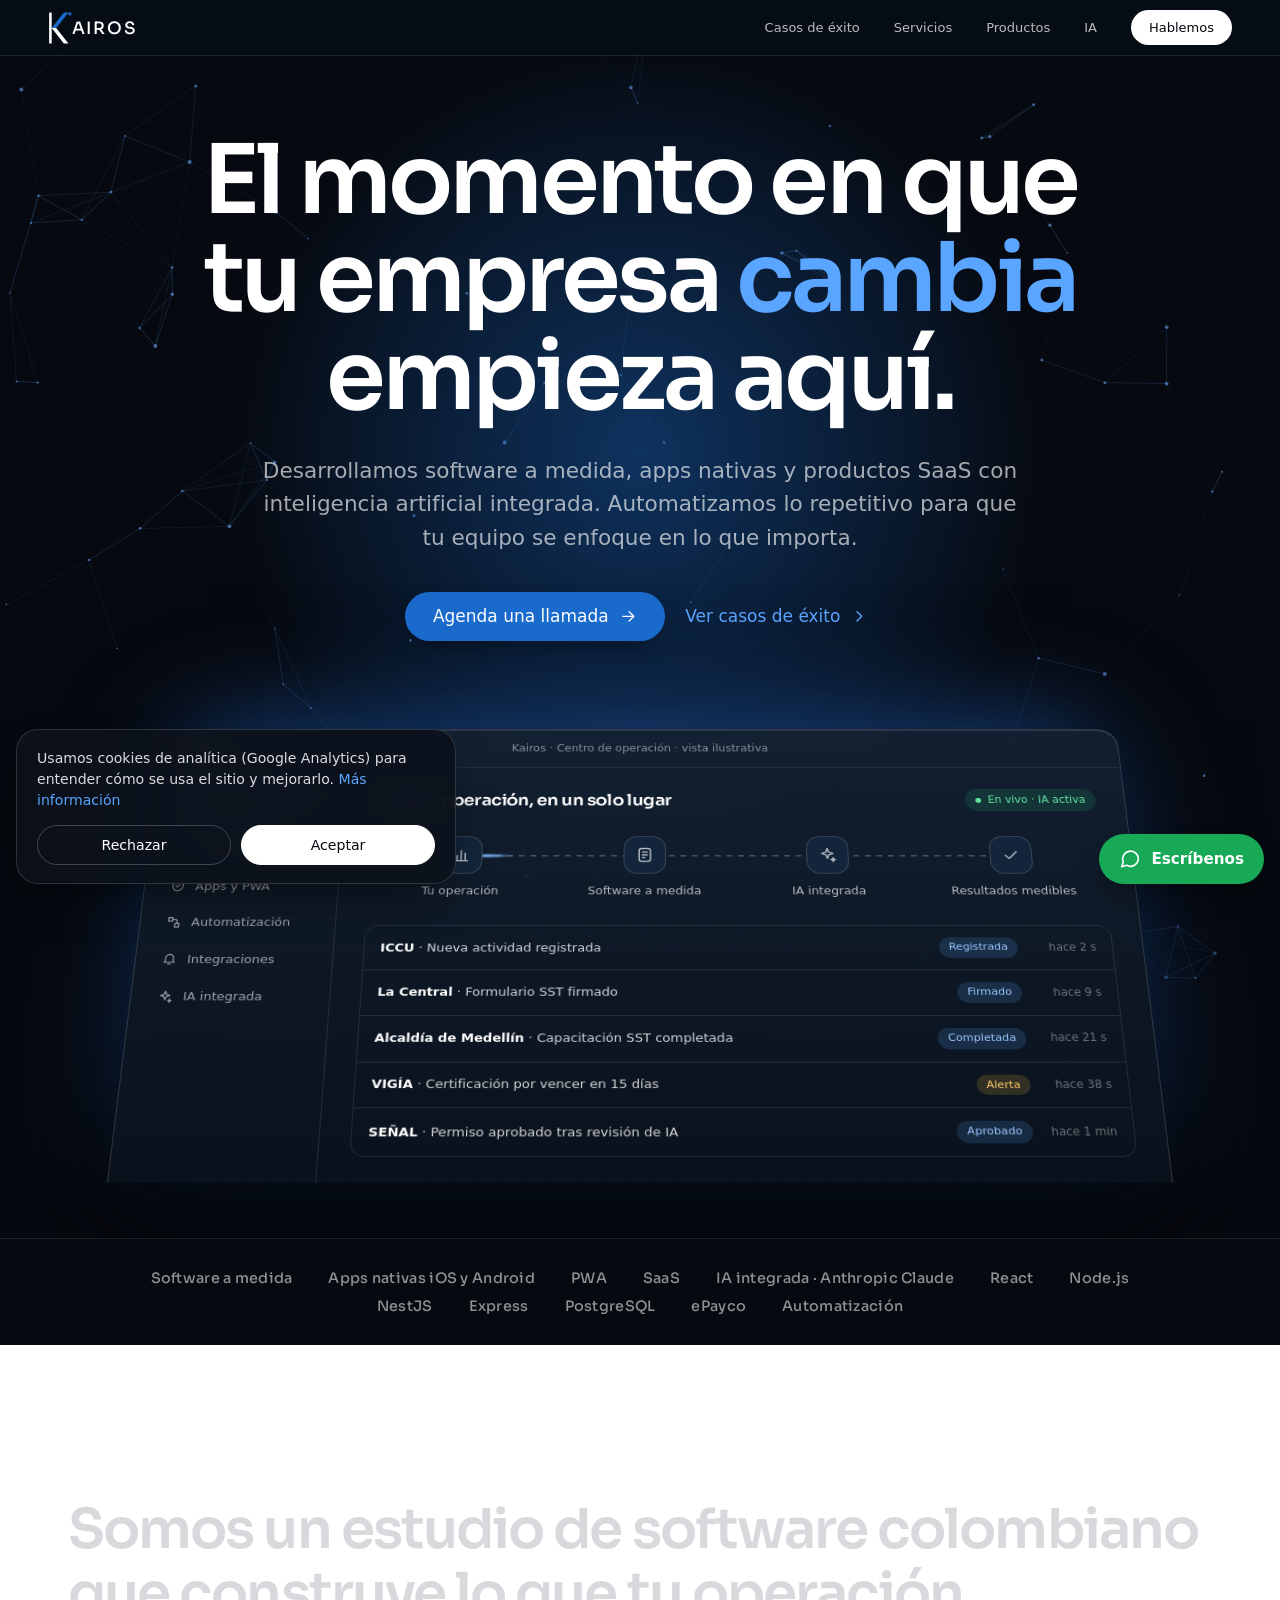
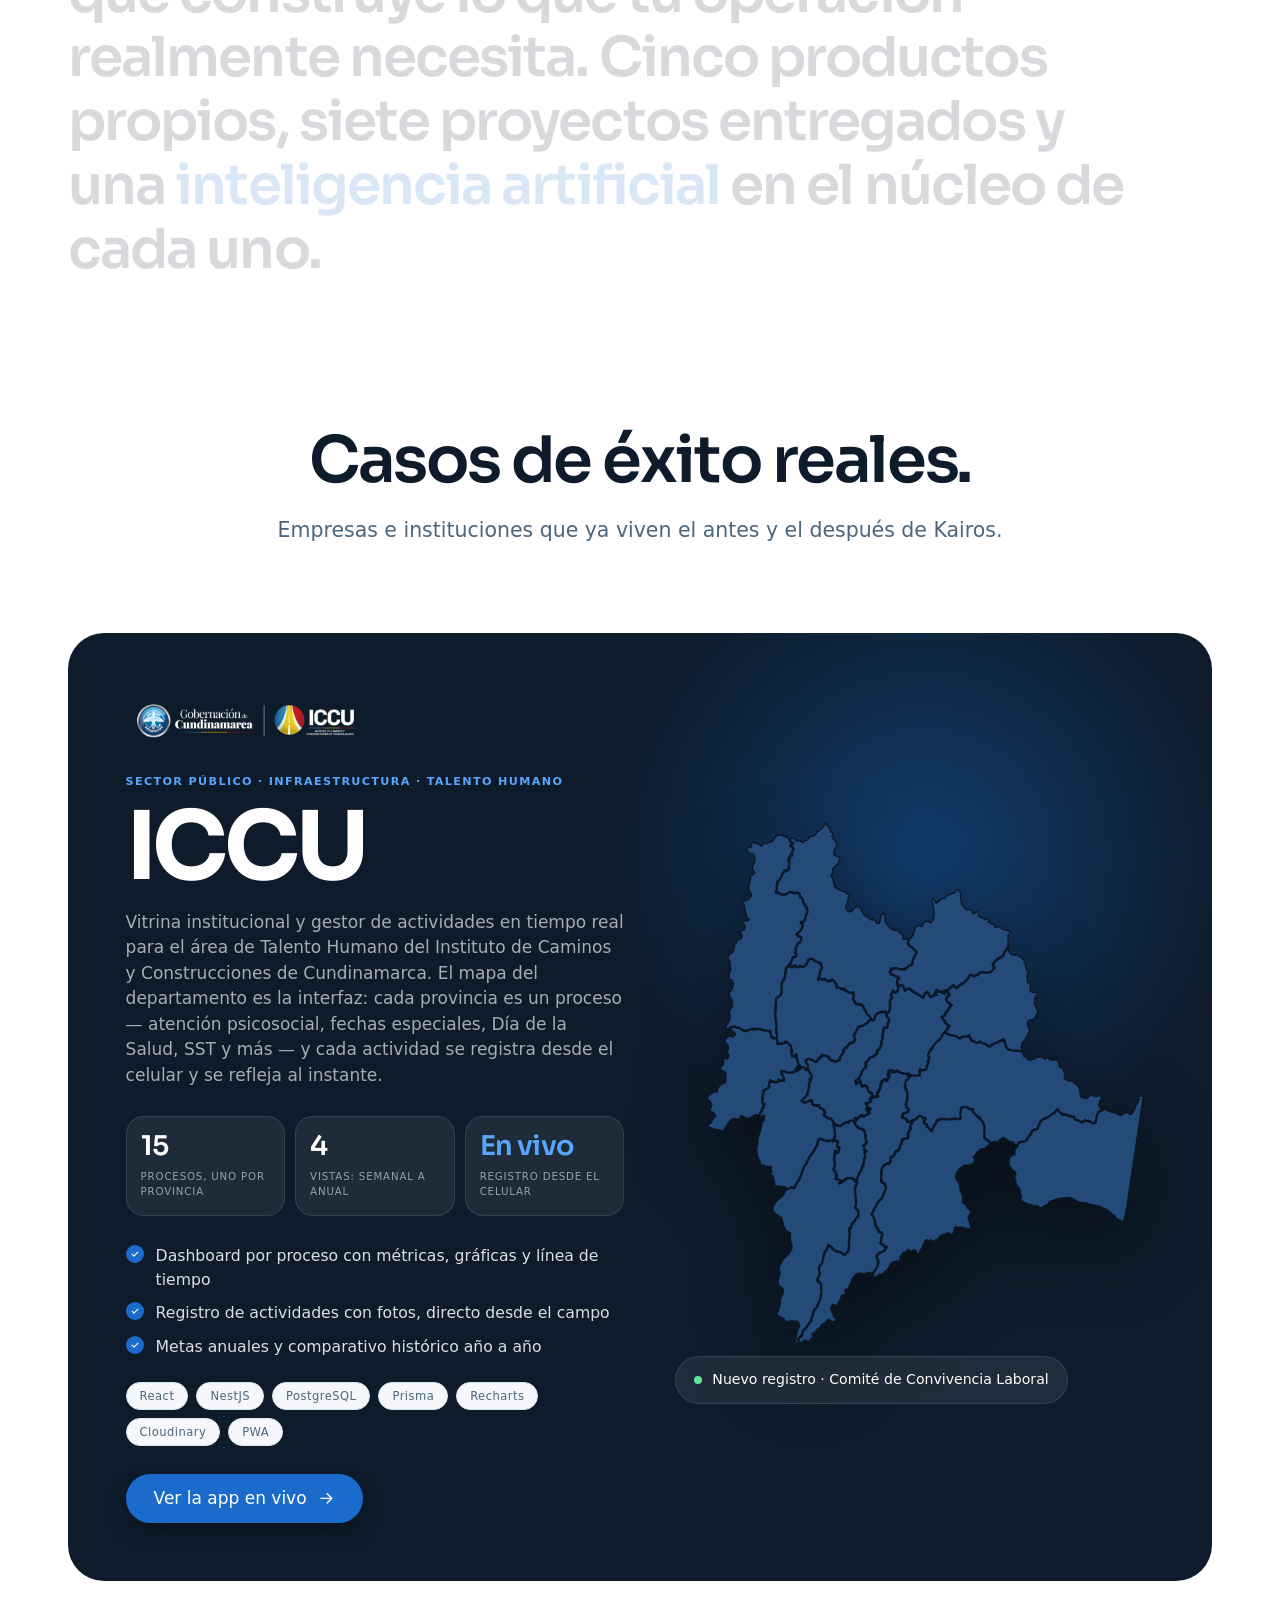
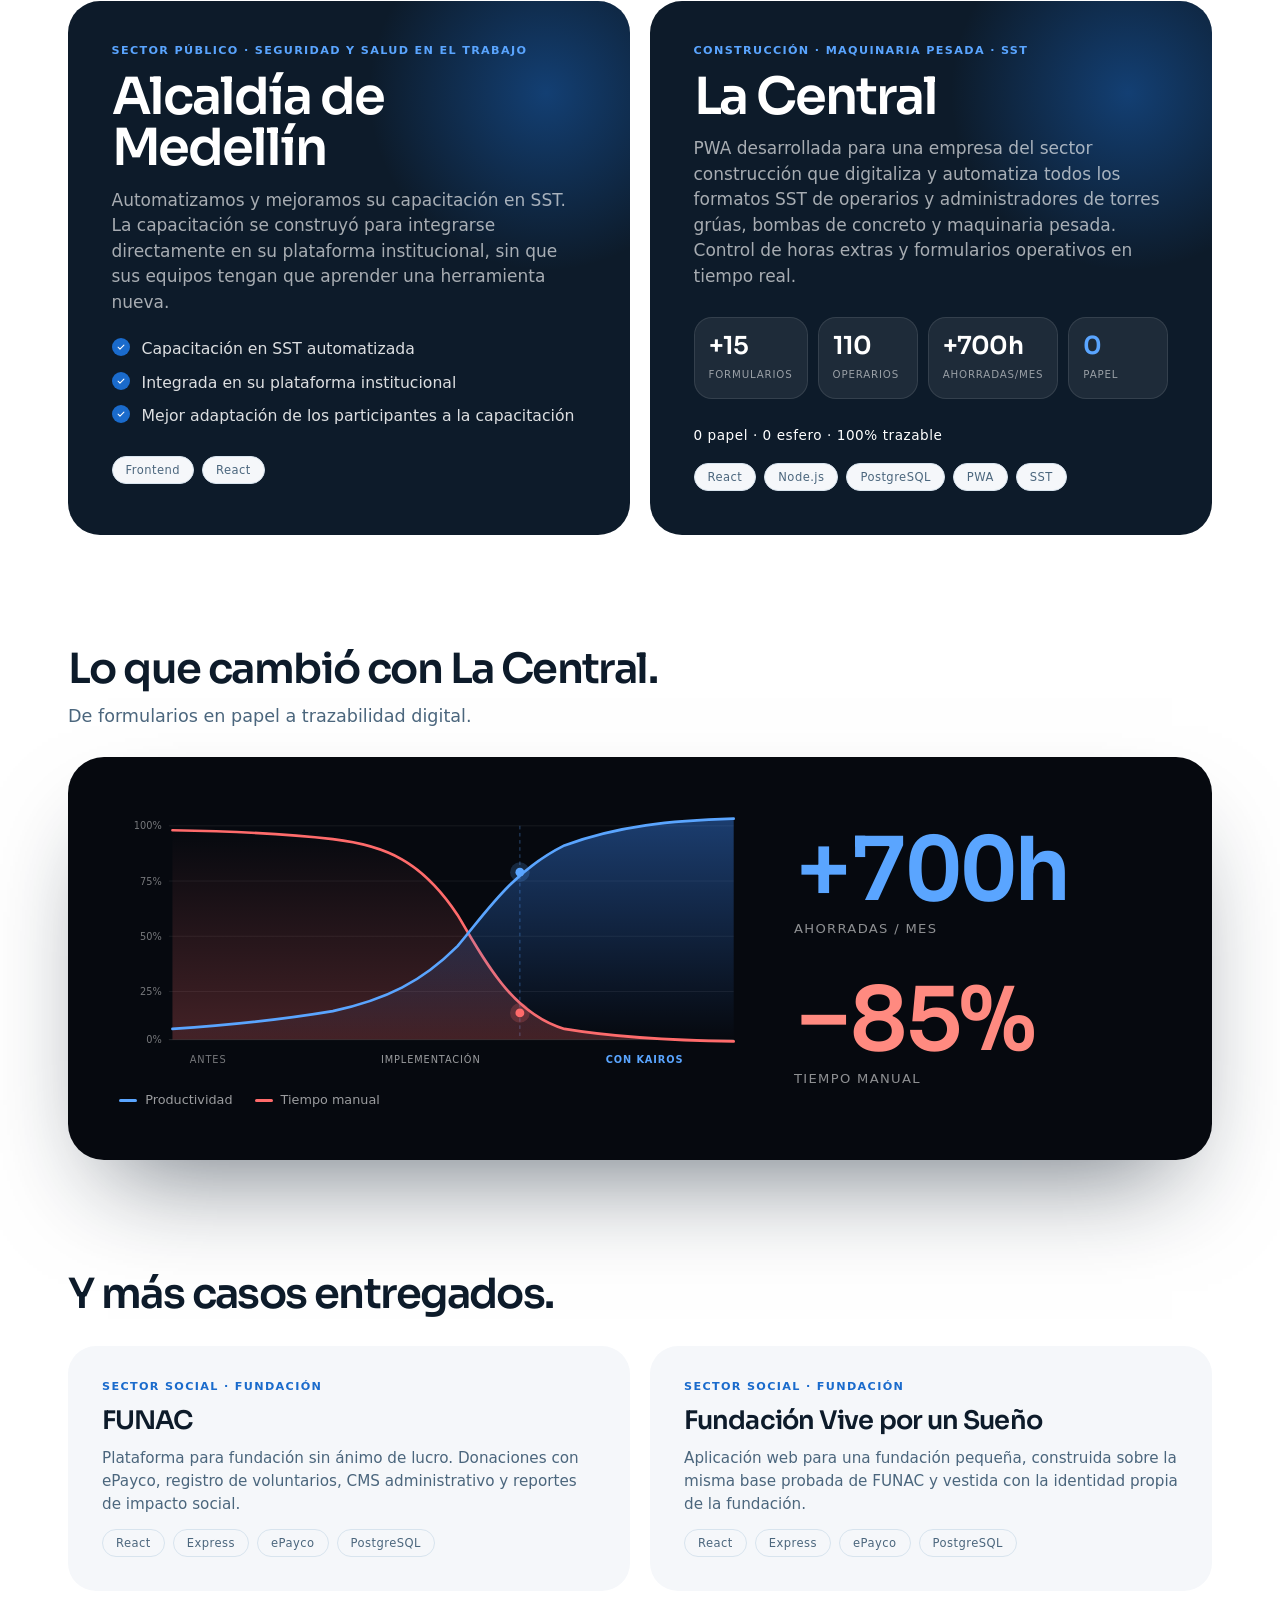
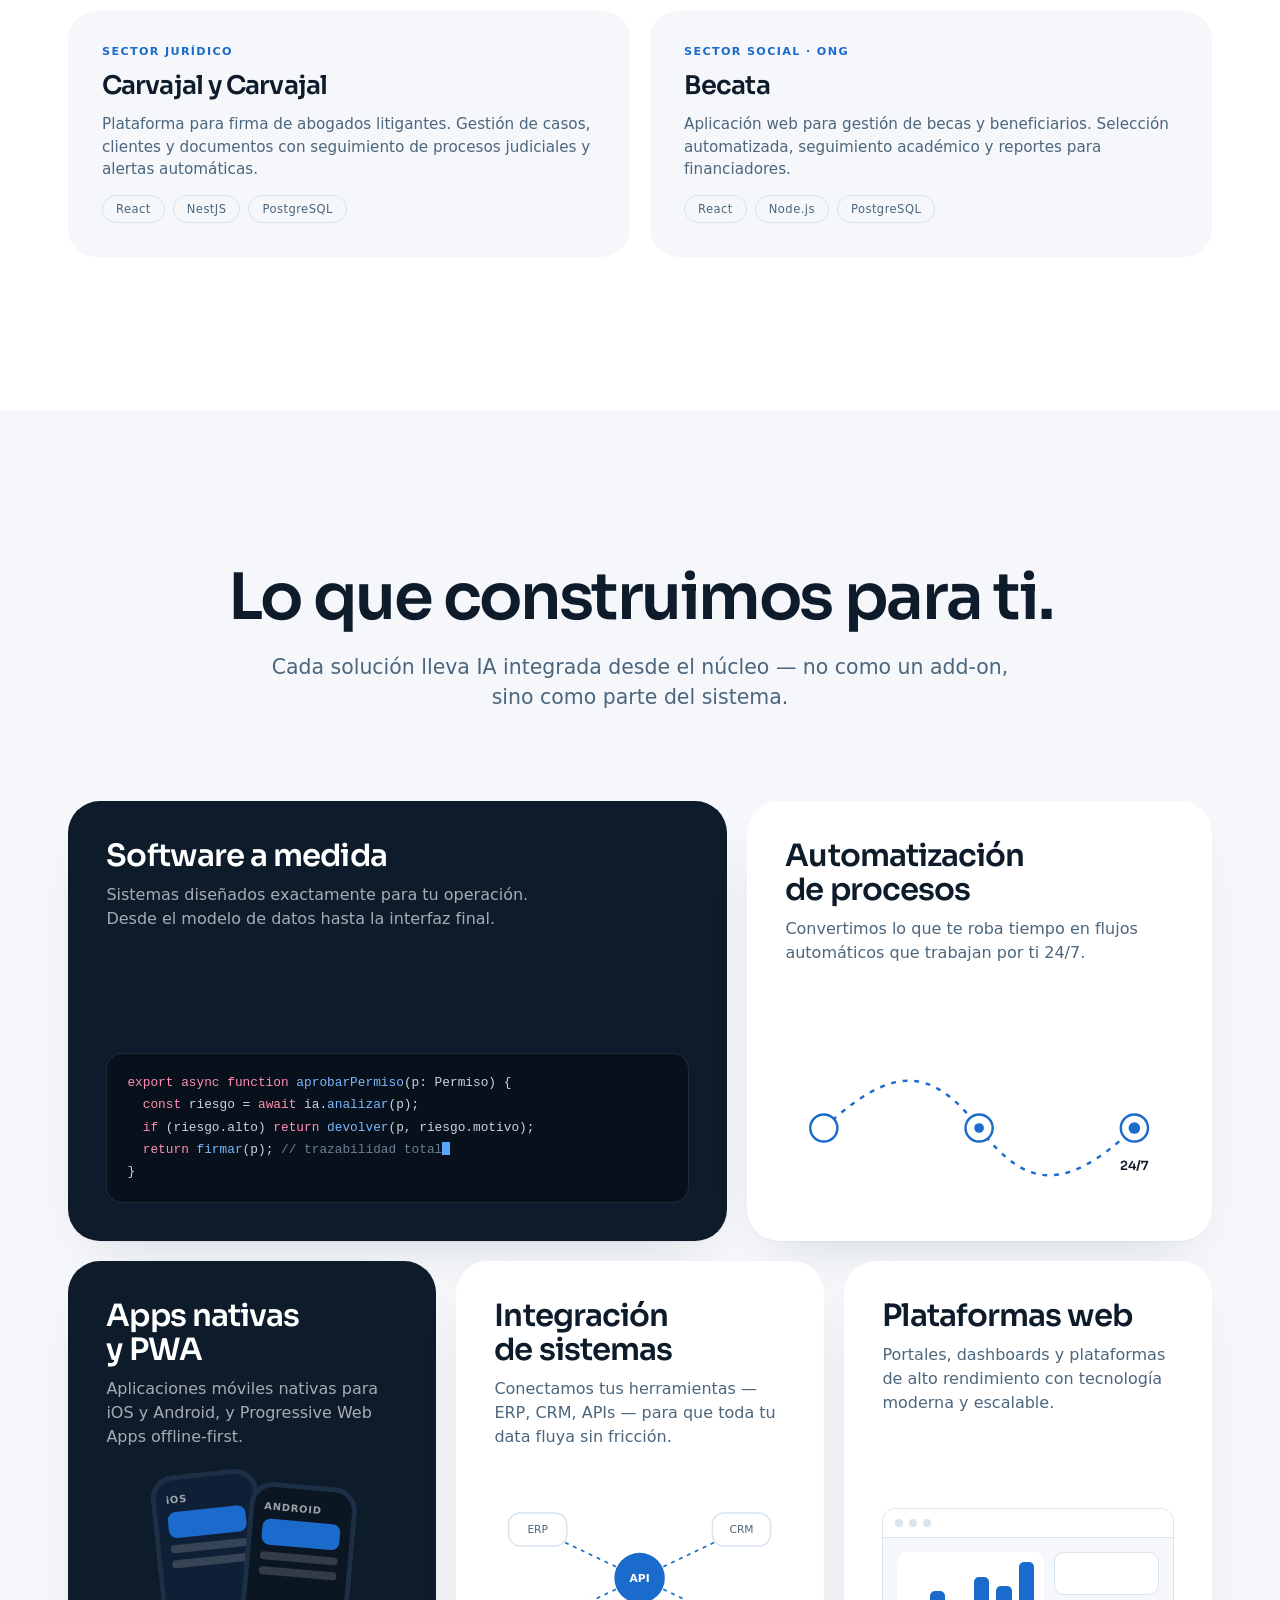
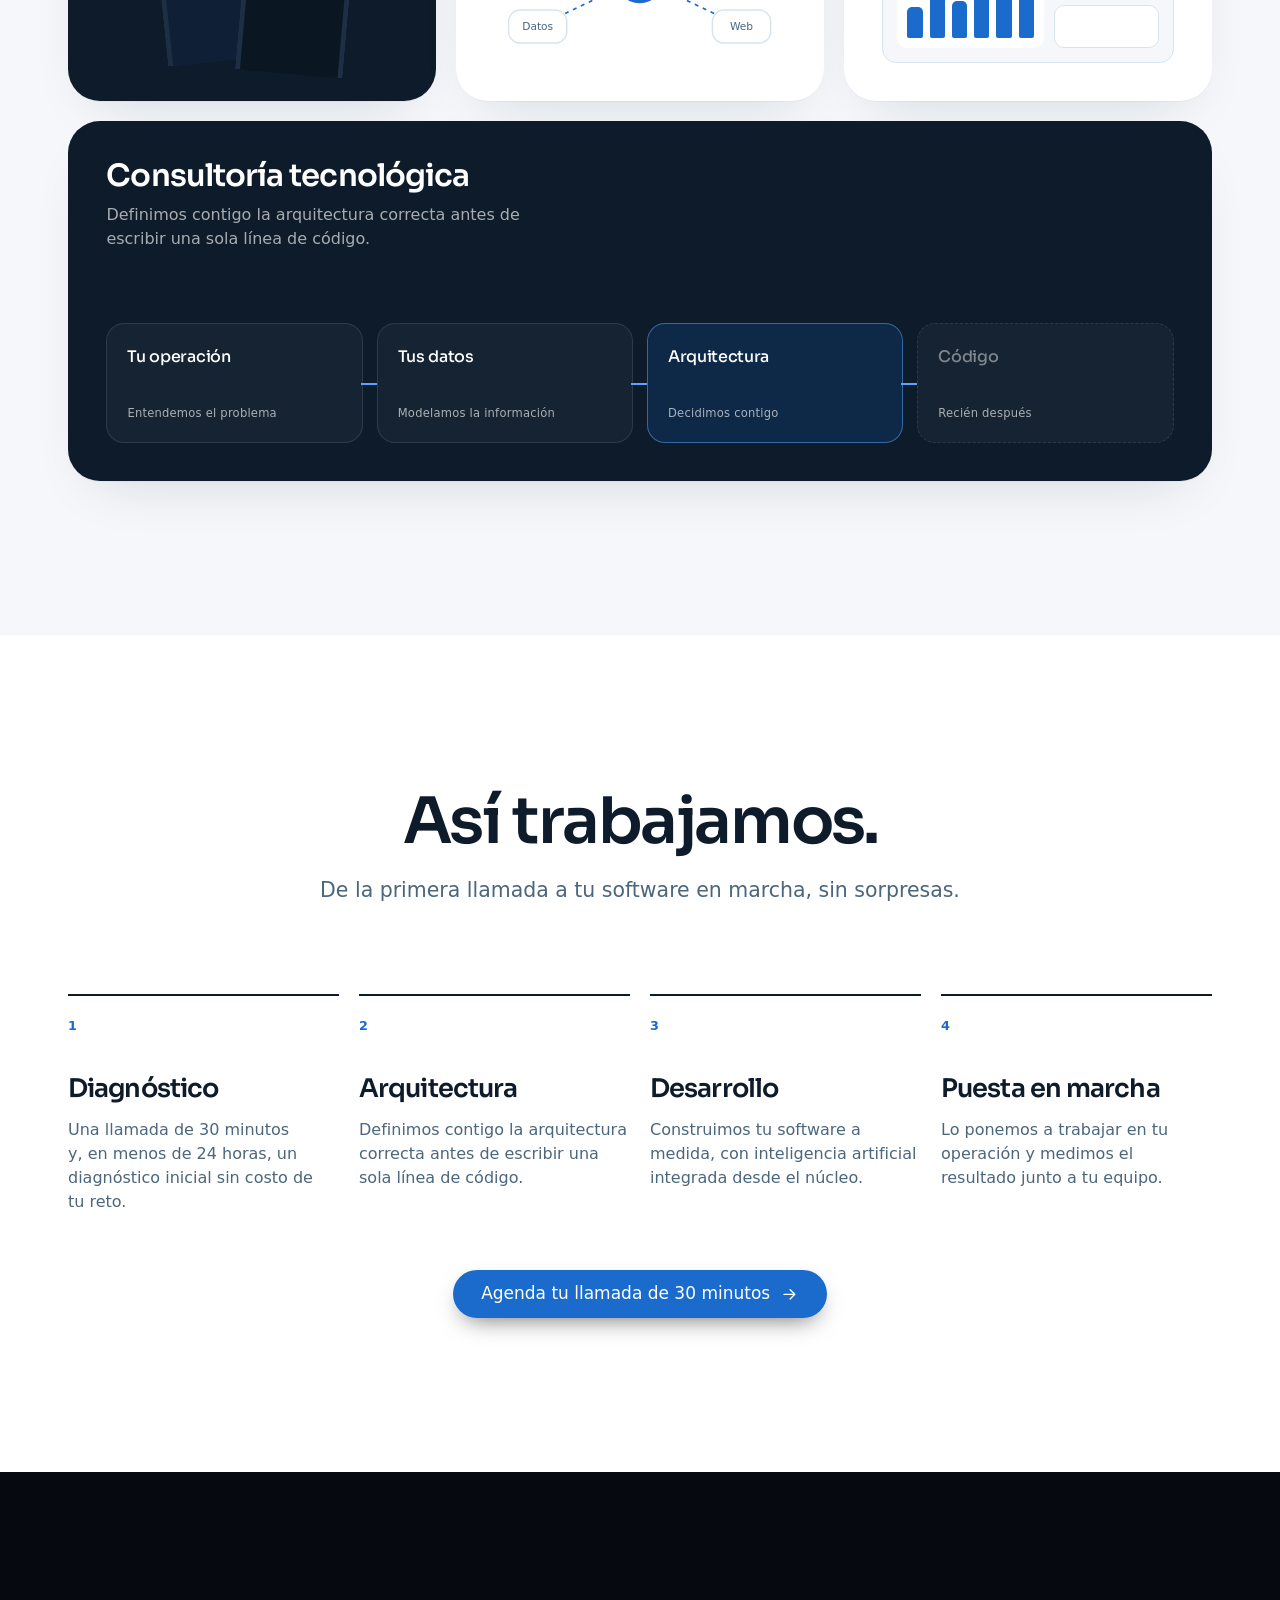
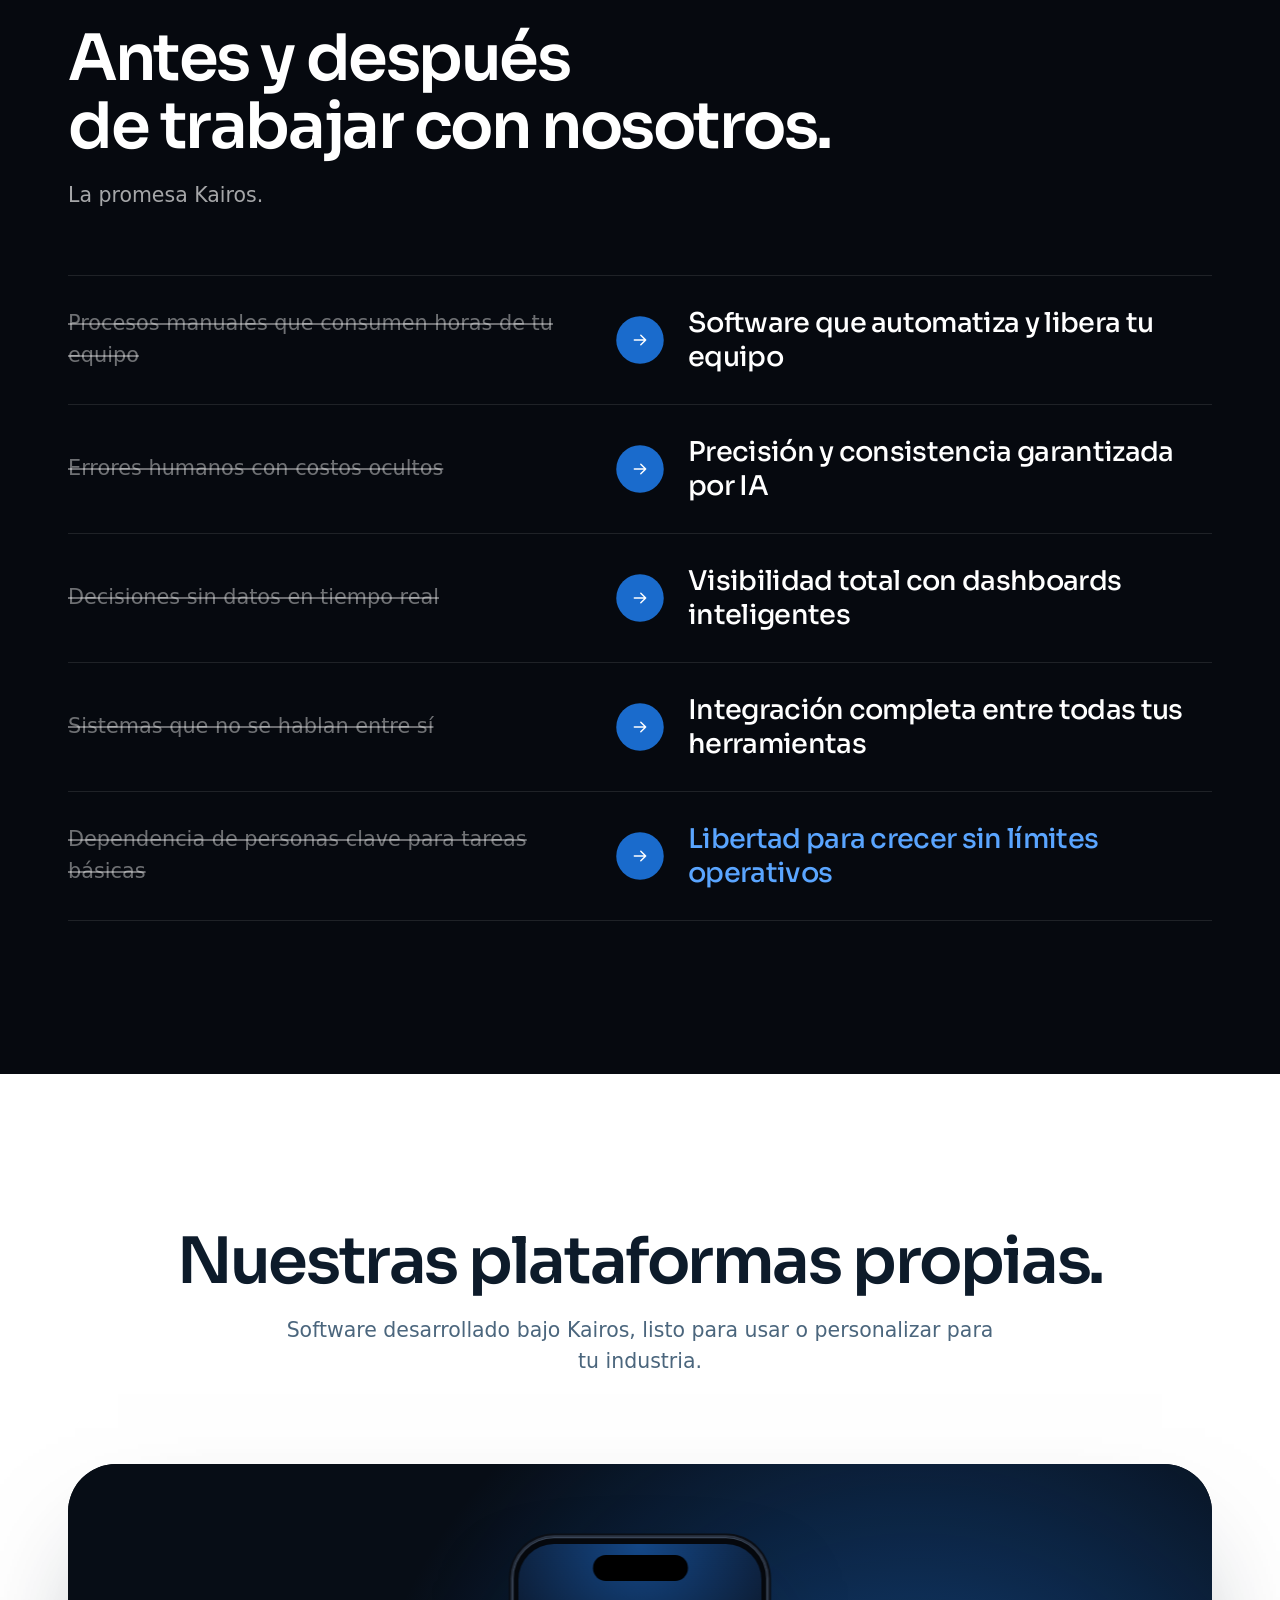
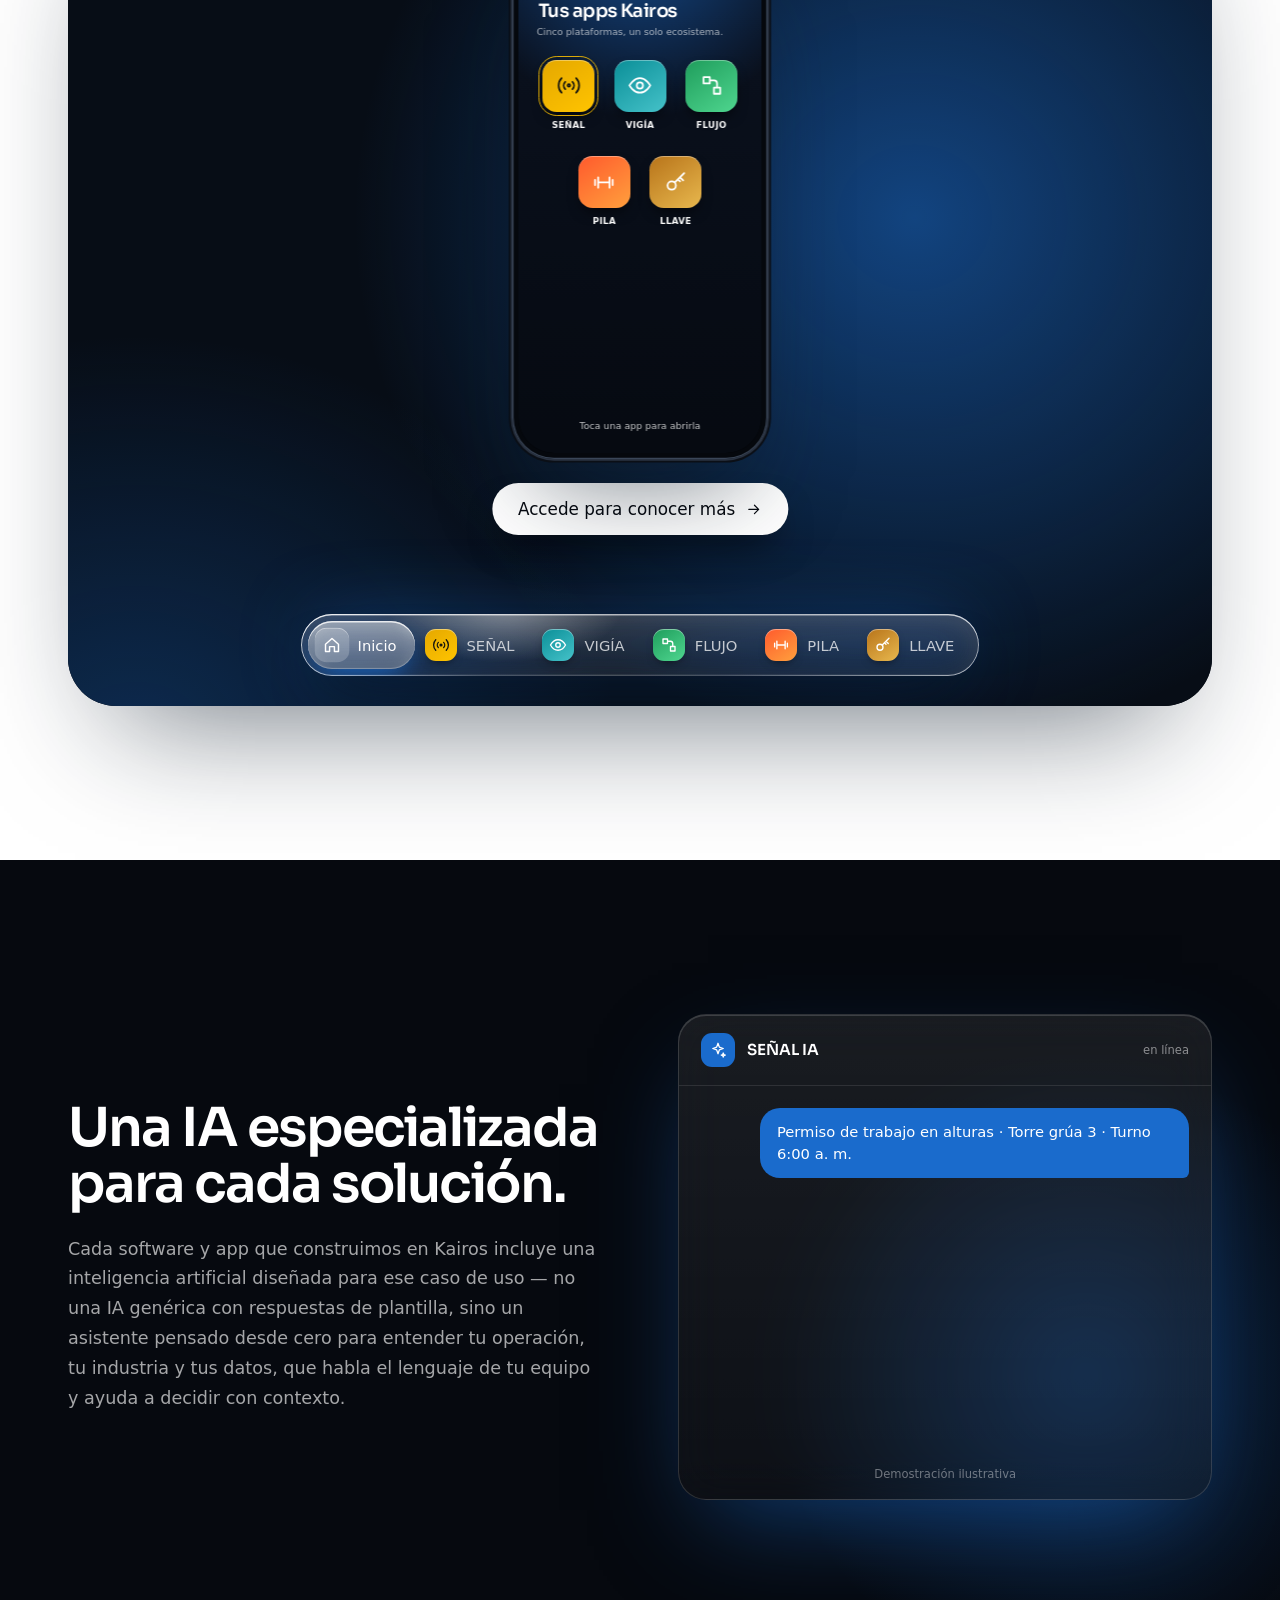
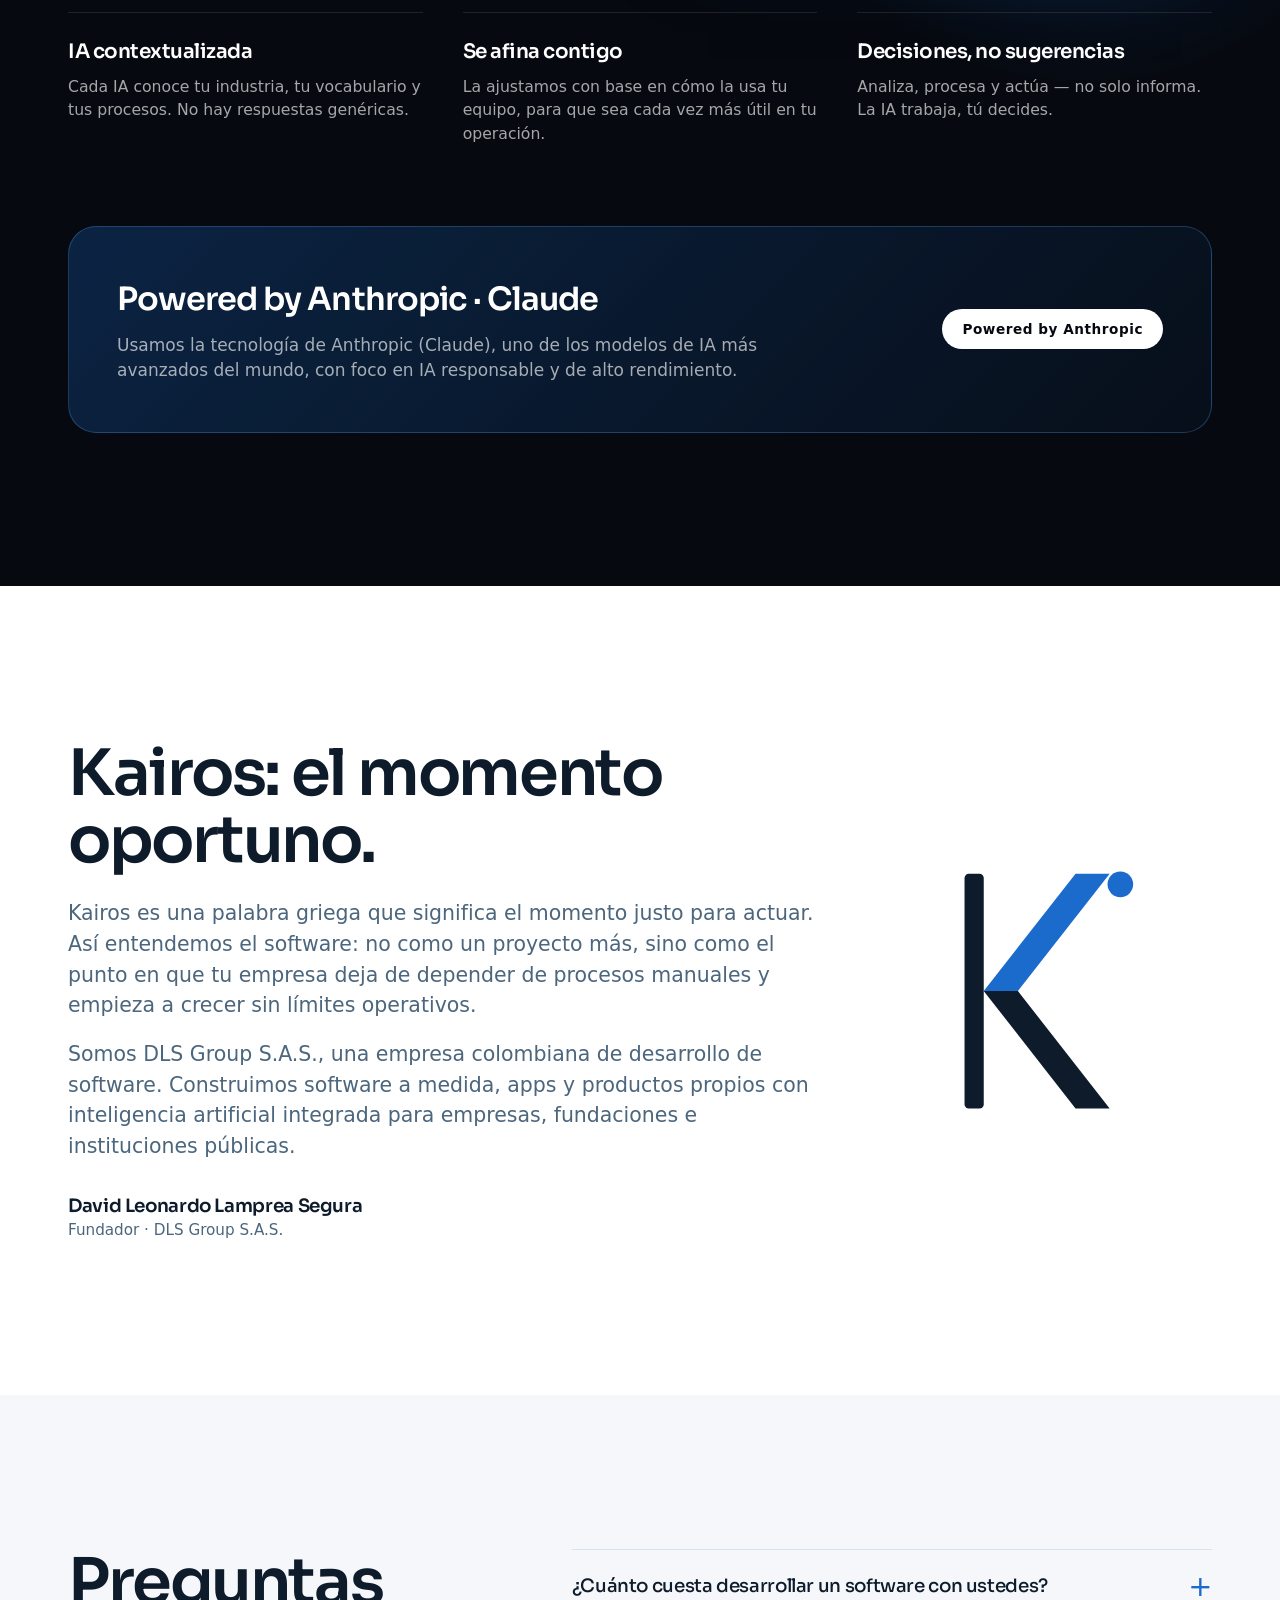
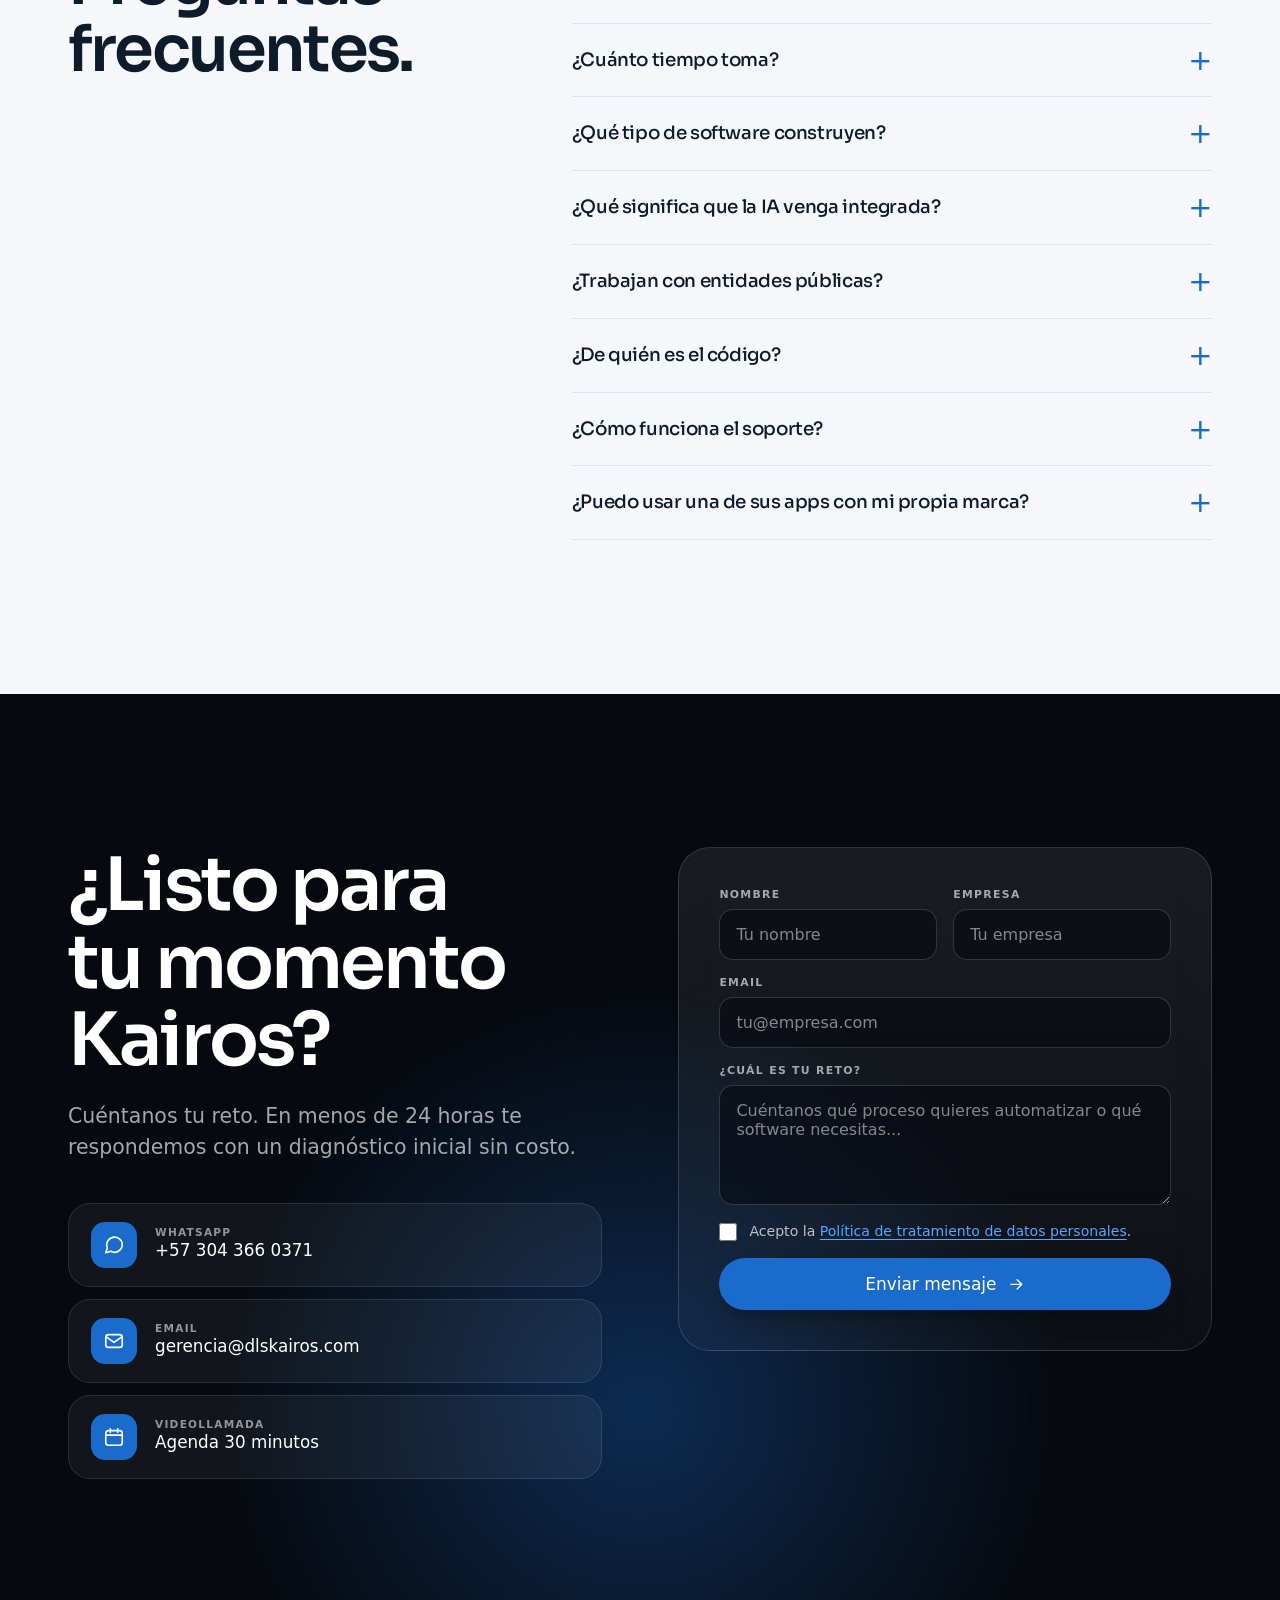
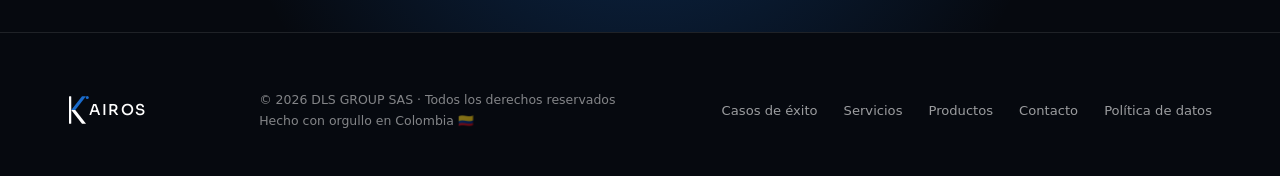
==== commit 59373ab9: "nueva identidad SEÑAL" ====
--- a/index.html
+++ b/index.html
@@ -53,7 +53,7 @@
 
 <link rel="preconnect" href="https://fonts.googleapis.com"/>
 <link rel="preconnect" href="https://fonts.gstatic.com" crossorigin/>
-<link href="https://fonts.googleapis.com/css2?family=Sora:wght@300;400;500;600;700&display=swap" rel="stylesheet"/>
+<link href="https://fonts.googleapis.com/css2?family=Sora:wght@300;400;500;600;700&family=Barlow:wght@400;500;600;700&family=Barlow+Condensed:wght@600;700;800&display=swap" rel="stylesheet"/>
 <style>
 *, *::before, *::after { box-sizing: border-box; margin: 0; padding: 0; }
 :root {
@@ -281,8 +281,9 @@
 .appi .ai { position: relative; width: 4.4em; height: 4.4em; border-radius: 1.2em; display: grid; place-items: center; background: linear-gradient(145deg, var(--c1), var(--c2)); box-shadow: 0 .6em 1.2em -.4em rgba(0,0,0,.7), inset 0 .08em 0 rgba(255,255,255,.35); transition: transform .4s var(--ease); }
 .appi:hover .ai { transform: translateY(-.25em) scale(1.06); }
 .appi .ai svg { width: 2.1em; height: 2.1em; fill: none; stroke: #fff; stroke-width: 1.7; stroke-linecap: round; stroke-linejoin: round; }
+.appi[data-k="senal"] .ai svg { stroke: #17160F; }
 .appi .al { font-size: .74em; font-weight: 600; letter-spacing: .03em; }
-.appi[data-k="senal"] .ai::after { content: ''; position: absolute; inset: -.35em; border-radius: 1.55em; border: .13em solid rgba(110,175,255,.8); animation: ring 2.4s var(--ease) infinite; }
+.appi[data-k="senal"] .ai::after { content: ''; position: absolute; inset: -.35em; border-radius: 1.55em; border: .13em solid rgba(255,196,0,.85); animation: ring 2.4s var(--ease) infinite; }
 @keyframes ring { 0% { opacity: .9; transform: scale(.88); } 100% { opacity: 0; transform: scale(1.22); } }
 .home-hint { margin-top: auto; text-align: center; font-size: .8em; opacity: .75; }
 .hbar { position: absolute; z-index: 7; left: 50%; bottom: .2em; translate: -50% 0; width: 9em; height: 2em; border: 0; background: none; cursor: pointer; opacity: 0; pointer-events: none; transition: opacity .4s; }
@@ -308,6 +309,7 @@
 .pdock .mi { width: 32px; height: 32px; border-radius: 11px; display: grid; place-items: center; background: linear-gradient(145deg, var(--c1), var(--c2)); box-shadow: 0 4px 10px -4px rgba(0,0,0,.6), inset 0 1px 0 rgba(255,255,255,.4); transition: transform .45s var(--ease); }
 .pdock button.on .mi { transform: scale(1.08); }
 .pdock .mi svg { width: 18px; height: 18px; fill: none; stroke: #fff; stroke-width: 1.8; stroke-linecap: round; stroke-linejoin: round; }
+.pdock button[data-k="senal"] .mi svg { stroke: #17160F; }
 .pdock .mi.h { background: rgba(255,255,255,.2); box-shadow: inset 0 1px 0 rgba(255,255,255,.4); }
 /* escenario oscuro + ambiente que cambia de color */
 .pcard { position: relative; isolation: isolate; overflow: hidden; border-radius: clamp(28px, 4vw, 48px); padding: clamp(22px, 3.4vw, 52px) clamp(16px, 4vw, 64px) clamp(18px, 2.6vw, 30px); background: #070d16; color: #fff; box-shadow: 0 60px 120px -50px rgba(13,27,42,.6); --tint: #1a6bcc; }
@@ -356,10 +358,20 @@
 .s-flujo .card { background: #14241c; } .s-flujo .ai { color: #8fe3b6; } .s-flujo .btn2 { background: var(--a); color: #04170c; }
 .s-flujo .rows li span:last-child { font-size: .8em; font-weight: 600; padding: .25em .7em; border-radius: 2em; background: rgba(53,196,122,.16); color: #6fe0a5; } .s-flujo .rows li span.rv2 { background: rgba(255,190,60,.16); color: #ffcf6b; }
 .stp { display: flex; gap: .4em; } .stp i { flex: 1; height: .35em; border-radius: .3em; background: #25382e; } .stp i.d { background: var(--a); }
-.s-senal { background: #f2f6fc; color: #0d1b2a; --a: #1a6bcc; }
-.s-senal .card { background: #fff; box-shadow: 0 .2em 1.2em rgba(13,27,42,.08); } .s-senal .btn2 { background: var(--a); color: #fff; }
+.s-senal { background: #F3F1EA; color: #17160F; --a: #FFC400; font-family: 'Barlow', var(--text); }
+.s-senal h4 { font-family: 'Barlow Condensed', var(--display); font-weight: 800; font-size: 2em; letter-spacing: 0; text-transform: uppercase; }
+.s-senal small { font-weight: 600; letter-spacing: .06em; text-transform: uppercase; color: #5B584B; opacity: 1; }
+.s-senal .card { background: #fff; box-shadow: 0 .2em 1.2em rgba(23,22,15,.08); }
+.s-senal .btn2 { background: var(--a); color: #17160F; font-family: 'Barlow Condensed', var(--display); font-weight: 800; font-size: 1.15em; letter-spacing: .04em; text-transform: uppercase; border-radius: 1em; }
+.tape { height: .55em; border-radius: .3em; background: repeating-linear-gradient(-45deg, #FFC400 0 .7em, #17160F .7em 1.4em); }
+.rt { display: grid; gap: .5em; }
+.rt li { display: flex; align-items: center; gap: .7em; padding: .65em .8em; border-radius: 1em; background: #fff; font-size: .85em; font-weight: 600; }
+.rt li i { width: 1.7em; height: 1.7em; border-radius: 50%; display: grid; place-items: center; flex-shrink: 0; font: 800 .9em 'Barlow Condensed', var(--display); background: #EAE7DC; color: #5B584B; }
+.rt li.d i { background: #00873C; color: #fff; } .rt li.d { color: #00692F; }
+.rt li.n { background: #FFC400; box-shadow: 0 0 0 .15em #17160F; } .rt li.n i { background: #17160F; color: #FFC400; }
+.rt li em { margin-left: auto; font-style: normal; font-size: .8em; opacity: .7; }
 .fld { display: grid; gap: .3em; font-size: .8em; } .fld span { opacity: .6; } .fld b { font-weight: 500; font-size: 1.05em; padding: .65em .8em; border-radius: .8em; background: #fff; border: 1px solid #dbe5f1; display: block; }
-.warn { display: flex; gap: .6em; padding: .9em 1em; border-radius: 1em; background: #fff4e5; color: #8a4b00; font-size: .8em; line-height: 1.4; } .warn .ico { font-size: 1.5em; flex-shrink: 0; }
+.warn { display: flex; gap: .6em; padding: .9em 1em; border-radius: 1em; background: #fff4e5; color: #A84300; font-size: .8em; line-height: 1.4; } .warn .ico { font-size: 1.5em; flex-shrink: 0; }
 .sw { display: flex; gap: .5em; align-items: center; font-size: .78em; } .sw i { width: 1.7em; height: 1.7em; border-radius: 50%; }
 
 
@@ -945,17 +957,17 @@
     <div class="amb" aria-hidden="true"><i class="a"></i><i class="b"></i></div>
     <div class="pshow idle" id="pshow">
       <div class="pinfo" id="pinfo">
-        <article class="pi" data-k="senal" style="--hi:#7ab7ff">
+        <article class="pi" data-k="senal" style="--hi:#FFC400">
           <span class="ok"><i></i>Disponible</span>
           <h3>SEÑAL</h3>
-          <p class="tag">Tu operación en movimiento, siempre.</p>
-          <p class="desc">SaaS de permisos de trabajo y formularios operativos que se personaliza totalmente a la medida de cada empresa — permisos, visual, flujos y marca propia. Cuando la contratas, deja de llamarse SEÑAL y se convierte en tu app, diseñado para trabajar junto con Flujo: dos aplicaciones, un solo ecosistema.</p>
+          <p class="tag">Pensada para quien trabaja en obra.</p>
+          <p class="desc">App de gestión operativa y seguridad laboral que se lee a pleno sol, se toca con guantes y funciona aunque la señal falle. El obrero marca su entrada, completa sus inspecciones como una ruta de estaciones y firma desde el celular; el administrador ve en tiempo real qué se hizo, qué falta y qué salió mal. Se personaliza a la medida de cada empresa — permisos, flujos y marca propia — y cuando la contratas deja de llamarse SEÑAL y se convierte en tu app, diseñada para trabajar junto con Flujo: dos aplicaciones, un solo ecosistema. Clara de día, oscura de noche, automáticamente.</p>
           <ul class="feats">
-            <li><svg class="ico"><use href="#i-check"/></svg>Permisos y formularios 100% a tu medida</li>
-            <li><svg class="ico"><use href="#i-check"/></svg>Tu marca, tus colores, tu identidad</li>
-            <li><svg class="ico"><use href="#i-check"/></svg>Firma digital y trazabilidad total</li>
+            <li><svg class="ico"><use href="#i-check"/></svg>Permisos y formularios 100% a tu medida y con tu marca</li>
+            <li><svg class="ico"><use href="#i-check"/></svg>La Ruta de la jornada: cada inspección es una estación</li>
+            <li><svg class="ico"><use href="#i-check"/></svg>Funciona sin conexión, aunque la señal falle</li>
+            <li><svg class="ico"><use href="#i-check"/></svg>Firma digital desde el celular y trazabilidad total</li>
             <li><svg class="ico"><use href="#i-check"/></svg>IA que detecta riesgos antes de aprobar</li>
-            <li><svg class="ico"><use href="#i-check"/></svg>Alertas y flujos completamente personalizados</li>
           </ul>
           <div class="aib"><svg class="ico"><use href="#i-spark"/></svg><b>SEÑAL IA</b><span>powered by Anthropic</span></div>
         </article>
@@ -1019,7 +1031,7 @@
               <div class="home-h">Tus apps Kairos</div>
               <div class="home-s">Cinco plataformas, un solo ecosistema.</div>
               <div class="icons">
-              <button type="button" class="appi" data-k="senal" aria-label="Abrir SEÑAL" style="--c1:#1a6bcc;--c2:#5aa5ff"><span class="ai"><svg><use href="#i-sig"/></svg></span><span class="al">SEÑAL</span></button>
+              <button type="button" class="appi" data-k="senal" aria-label="Abrir SEÑAL" style="--c1:#E5A800;--c2:#FFC400"><span class="ai"><svg><use href="#i-sig"/></svg></span><span class="al">SEÑAL</span></button>
               <button type="button" class="appi" data-k="vigia" aria-label="Abrir VIGÍA" style="--c1:#0b8f98;--c2:#45c2c9"><span class="ai"><svg><use href="#i-eye"/></svg></span><span class="al">VIGÍA</span></button>
               <button type="button" class="appi" data-k="flujo" aria-label="Abrir FLUJO" style="--c1:#1f9d5c;--c2:#4fd68f"><span class="ai"><svg><use href="#i-flow"/></svg></span><span class="al">FLUJO</span></button>
               <button type="button" class="appi" data-k="pila" aria-label="Abrir PILA" style="--c1:#ff5a2d;--c2:#ffa03d"><span class="ai"><svg><use href="#i-dumb"/></svg></span><span class="al">PILA</span></button>
@@ -1037,7 +1049,7 @@
       </div>
       <div class="pdock" id="pdock" role="navigation" aria-label="Elegir una app"><div class="pscroll" id="pscroll"><span class="lens" id="lens"></span>
       <button type="button" data-k="home" class="on"><span class="mi h"><svg><use href="#i-home"/></svg></span>Inicio</button>
-      <button type="button" data-k="senal" style="--c1:#1a6bcc;--c2:#5aa5ff"><span class="mi"><svg><use href="#i-sig"/></svg></span>SEÑAL</button>
+      <button type="button" data-k="senal" style="--c1:#E5A800;--c2:#FFC400"><span class="mi"><svg><use href="#i-sig"/></svg></span>SEÑAL</button>
       <button type="button" data-k="vigia" style="--c1:#0b8f98;--c2:#45c2c9"><span class="mi"><svg><use href="#i-eye"/></svg></span>VIGÍA</button>
       <button type="button" data-k="flujo" style="--c1:#1f9d5c;--c2:#4fd68f"><span class="mi"><svg><use href="#i-flow"/></svg></span>FLUJO</button>
       <button type="button" data-k="pila" style="--c1:#ff5a2d;--c2:#ffa03d"><span class="mi"><svg><use href="#i-dumb"/></svg></span>PILA</button>
@@ -1087,11 +1099,14 @@
 </template>
 <template id="scr-senal">
   <div class="scr s-senal">
-    <div><small>Nuevo permiso</small><h4>Trabajo en alturas</h4></div>
-    <div class="fld"><span>Ubicación</span><b>Torre grúa 3</b></div>
-    <div class="fld"><span>Responsable</span><b>Turno 6:00 a. m.</b></div>
+    <div class="tape"></div>
+    <div><small>Ruta de la jornada · 2 de 4</small><h4>Trabajo en alturas</h4></div>
+    <ul class="rt">
+      <li class="d"><i>✓</i>Entrada marcada<em>6:02</em></li>
+      <li class="d"><i>✓</i>Inspección de arnés</li>
+      <li class="n"><i>3</i>Permiso de alturas</li>
+    </ul>
     <div class="warn"><svg class="ico"><use href="#i-alert"/></svg><span><b>SEÑAL IA:</b> certificación de alturas por vencer. Revisa antes de aprobar.</span></div>
-    <div class="sw"><i style="background:#1a6bcc"></i><i style="background:#0d1b2a"></i><i style="background:#f2b705"></i>Tu marca, tus colores</div>
     <div class="btn2">Firmar y aprobar</div>
   </div>
 </template>
@@ -1298,7 +1313,7 @@
   /* productos: celular interactivo */
   (function () {
     var keys = ['senal', 'vigia', 'flujo', 'pila', 'llave'], order = ['home'].concat(keys);
-    var HUE = { home: '#1a6bcc', senal: '#1a6bcc', vigia: '#0ea5ae', flujo: '#35c47a', pila: '#ff6a3d', llave: '#e0951f' };
+    var HUE = { home: '#1a6bcc', senal: '#FFC400', vigia: '#0ea5ae', flujo: '#35c47a', pila: '#ff6a3d', llave: '#e0951f' };
     var stage = $('#stage-scr'), home = $('#home'), show = $('#pshow'), card = $('#pcard'), pscroll = $('#pscroll'), lens = $('#lens');
     var ambA = $('.amb .a'), ambB = $('.amb .b'), phone = $('.phone', show), tilt = $('.ptilt', show);
     var scr = {}, cur = 'home', lensReady = false;
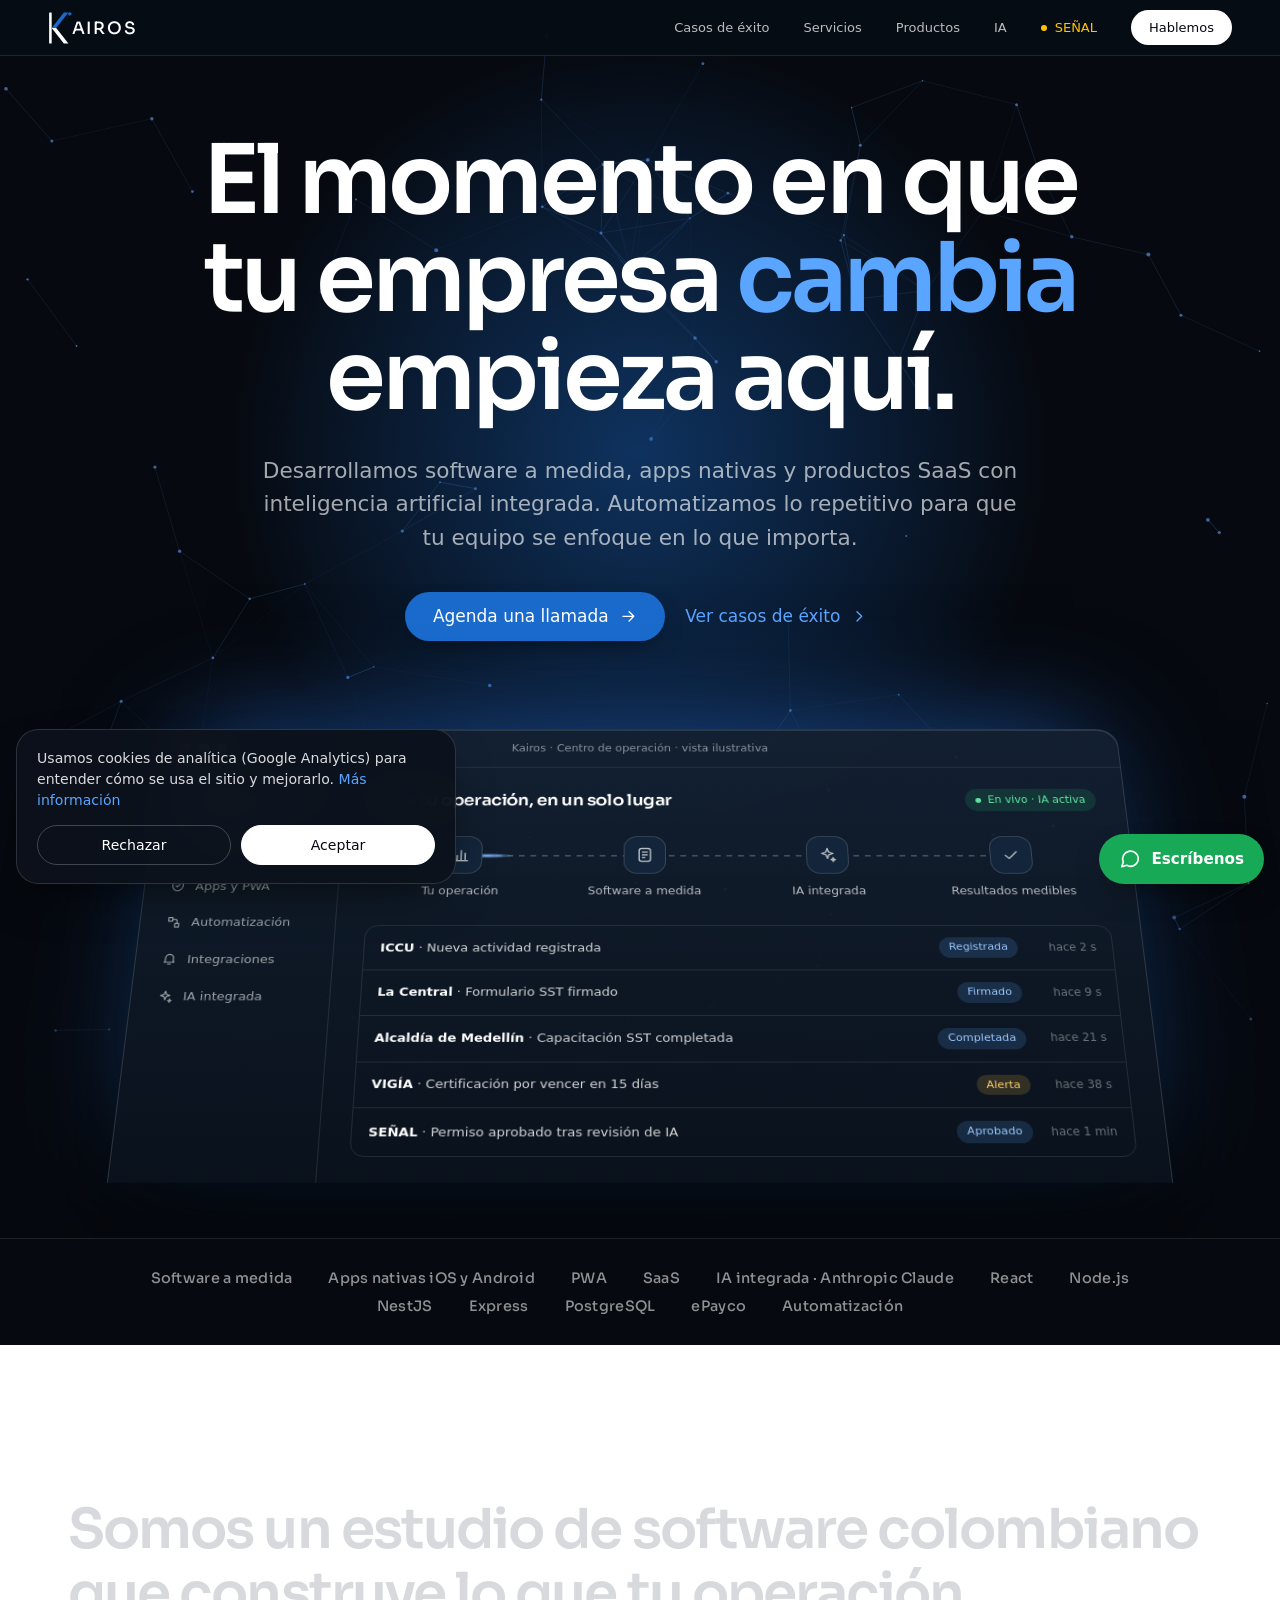
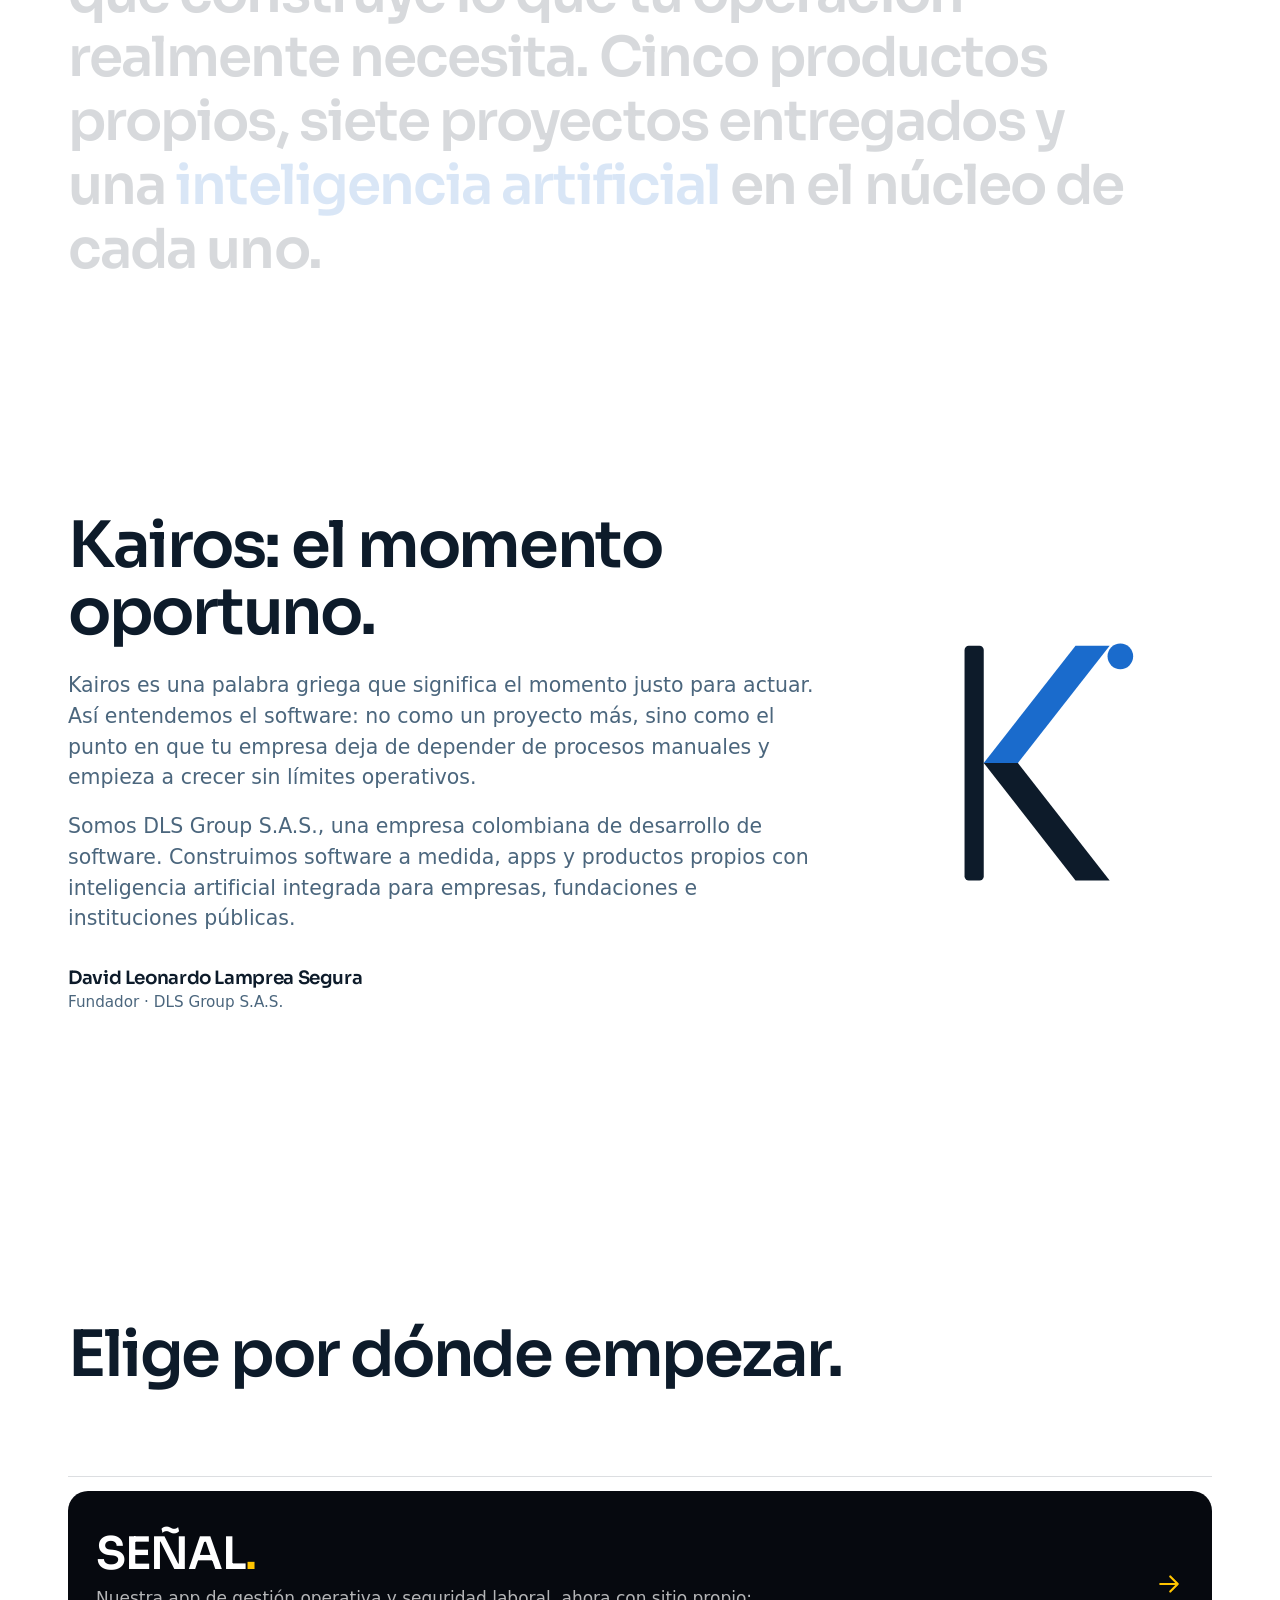
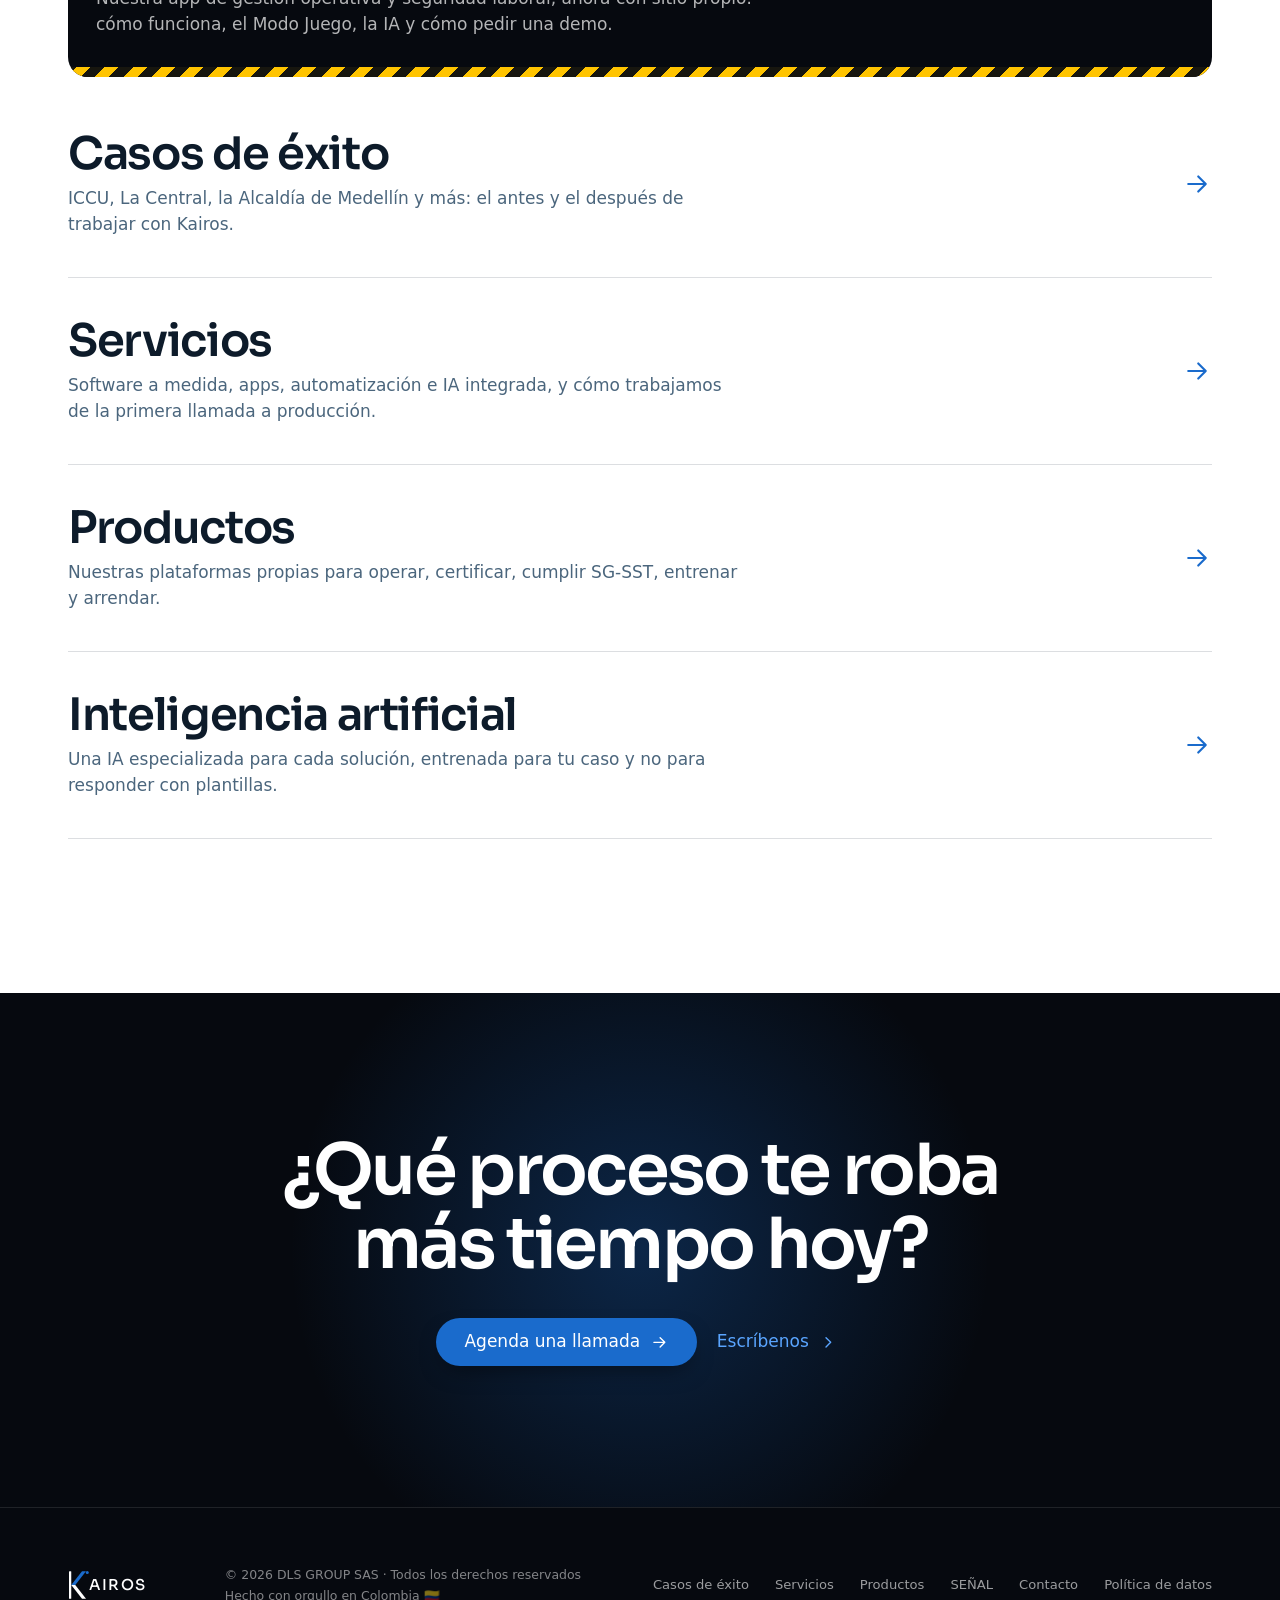
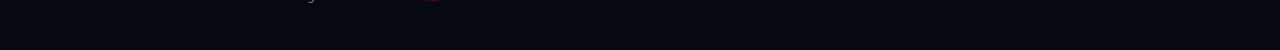
==== commit 8e81c5b2: "nuevas pantallas" ====
--- a/index.html
+++ b/index.html
@@ -1,36 +1,26 @@
 <!DOCTYPE html>
-<html lang="es">
+<html lang="es" class="pg-home">
 <head>
 <meta charset="UTF-8"/>
 <meta name="viewport" content="width=device-width, initial-scale=1.0, viewport-fit=cover"/>
 <title>Kairos — Software inteligente para empresas en Colombia</title>
 <script>document.documentElement.classList.add('js')</script>
-
-<!-- SEO básico -->
-<meta name="description" content="Kairos desarrolla software a medida, apps nativas y productos SaaS con inteligencia artificial integrada para empresas en Colombia. Automatizamos procesos, integramos sistemas y construimos tu transformación digital."/>
-<meta name="keywords" content="desarrollo de software Colombia, software a medida, inteligencia artificial empresas, automatización procesos, apps nativas, SaaS Colombia, Kairos DLS Group"/>
+<meta name="description" content="Kairos desarrolla software a medida, apps nativas y productos SaaS con inteligencia artificial integrada para empresas en Colombia. Automatizamos procesos, integramos sistemas y entregamos resultados medibles."/>
 <meta name="robots" content="index, follow"/>
 <meta name="theme-color" content="#06090F"/>
 <link rel="canonical" href="https://kairosdls.com/"/>
-
-<!-- Open Graph -->
 <meta property="og:type" content="website"/>
 <meta property="og:title" content="Kairos — Software inteligente para empresas en Colombia"/>
-<meta property="og:description" content="Desarrollamos software a medida, apps nativas y SaaS con IA integrada. Automatizamos lo que te roba tiempo."/>
+<meta property="og:description" content="Kairos desarrolla software a medida, apps nativas y productos SaaS con inteligencia artificial integrada para empresas en Colombia. Automatizamos procesos, integramos sistemas y entregamos resultados medibles."/>
 <meta property="og:url" content="https://kairosdls.com/"/>
 <meta property="og:image" content="https://kairosdls.com/og-image.png"/>
 <meta property="og:locale" content="es_CO"/>
-
-<!-- Twitter Card -->
 <meta name="twitter:card" content="summary_large_image"/>
 <meta name="twitter:title" content="Kairos — Software inteligente para empresas en Colombia"/>
-<meta name="twitter:description" content="Software a medida, apps y SaaS con IA integrada. Colombia."/>
+<meta name="twitter:description" content="Kairos desarrolla software a medida, apps nativas y productos SaaS con inteligencia artificial integrada para empresas en Colombia. Automatizamos procesos, integramos sistemas y entregamos resultados medibles."/>
 <meta name="twitter:image" content="https://kairosdls.com/og-image.png"/>
-
-<!-- Favicon -->
 <link rel="icon" type="image/png" href="logo3.png"/>
 <link rel="apple-touch-icon" href="logo3.png"/>
-
 <!-- JSON-LD Schema -->
 <script type="application/ld+json">
 {
@@ -50,568 +40,12 @@
   }
 }
 </script>
-
 <link rel="preconnect" href="https://fonts.googleapis.com"/>
 <link rel="preconnect" href="https://fonts.gstatic.com" crossorigin/>
 <link href="https://fonts.googleapis.com/css2?family=Sora:wght@300;400;500;600;700&family=Barlow:wght@400;500;600;700&family=Barlow+Condensed:wght@600;700;800&display=swap" rel="stylesheet"/>
-<style>
-*, *::before, *::after { box-sizing: border-box; margin: 0; padding: 0; }
-:root {
-  --ink:     #06090F;
-  --navy:    #0D1B2A;
-  --navy-2:  #132336;
-  --blue:    #1A6BCC;
-  --blue-hi: #5AA5FF;
-  --night:   #0D1B2A;
-  --mid:     #4B667D;
-  --ice:     #D8E4EE;
-  --paper:   #F5F7FA;
-  --white:   #FFFFFF;
-  --on-dark: rgba(255,255,255,.64);
-  --hair-d:  rgba(255,255,255,.10);
-  --ease:    cubic-bezier(.16,1,.3,1);
-  --display: 'Sora', -apple-system, 'SF Pro Display', system-ui, sans-serif;
-  --text:    -apple-system, 'SF Pro Text', system-ui, 'Segoe UI', Roboto, sans-serif;
-  --pad:     clamp(20px, 5vw, 48px);
-  --sec:     clamp(88px, 12vw, 168px);
-}
-html { scroll-behavior: smooth; scroll-padding-top: 56px; color-scheme: light; -webkit-text-size-adjust: 100%; scrollbar-color: #35506b var(--ink); }
-body { font-family: var(--text); background: var(--white); color: var(--night); overflow-x: hidden; -webkit-font-smoothing: antialiased; font-size: 17px; line-height: 1.5; }
-a { text-decoration: none; color: inherit; }
-ul { list-style: none; }
-svg { display: block; }
-.ico { width: 1em; height: 1em; fill: none; stroke: currentColor; stroke-width: 1.75; stroke-linecap: round; stroke-linejoin: round; flex-shrink: 0; }
-::selection { background: var(--blue); color: #fff; }
-:focus-visible { outline: 2px solid var(--blue-hi); outline-offset: 3px; border-radius: 6px; }
-::-webkit-scrollbar { width: 12px; } ::-webkit-scrollbar-track { background: var(--ink); }
-::-webkit-scrollbar-thumb { background: #2a425b; border-radius: 8px; border: 3px solid var(--ink); }
-
-h1, h2, h3 { font-family: var(--display); font-weight: 600; text-wrap: balance; }
-h2 { font-size: clamp(2.1rem, 5.2vw, 4rem); line-height: 1.05; letter-spacing: -.038em; }
-.lead { font-size: clamp(1.1rem, 1.6vw, 1.3rem); line-height: 1.5; color: var(--mid); max-width: 38em; text-wrap: pretty; }
-.dark .lead, .dark-sec .lead { color: var(--on-dark); }
-.wrap { max-width: 1240px; margin: 0 auto; padding: 0 var(--pad); }
-.center { text-align: center; } .center .lead { margin-inline: auto; }
-.head { margin-bottom: clamp(48px, 7vw, 88px); }
-.head .lead { margin-top: 20px; }
-section { position: relative; }
-.dark-sec { background: var(--ink); color: #fff; }
-.gray-sec { background: var(--paper); }
-
-/* reveal */
-.js .rv { opacity: 0; transform: translateY(32px); filter: blur(8px); transition: opacity 1s var(--ease), transform 1s var(--ease), filter 1s var(--ease); transition-delay: var(--d, 0s); }
-.js .rv.in { opacity: 1; transform: none; filter: none; }
-
-/* buttons */
-.btn { display: inline-flex; align-items: center; gap: 10px; border-radius: 999px; padding: 15px 28px; font: 500 1.0625rem/1 var(--text); border: 0; cursor: pointer; transition: transform .25s var(--ease), background .25s, box-shadow .25s; -webkit-tap-highlight-color: transparent; }
-.btn:active { transform: scale(.96); transition-duration: .1s; }
-.btn-p { background: var(--blue); color: #fff; box-shadow: 0 10px 24px -10px rgba(0,0,0,.6); }
-.btn-p:hover { background: #2a7ce0; box-shadow: 0 14px 28px -10px rgba(0,0,0,.7); }
-.btn-l { color: var(--blue-hi); padding-inline: 6px; }
-.btn-l .ico { transition: transform .3s var(--ease); } .btn-l:hover .ico { transform: translateX(4px); }
-.btn .ico { font-size: 1.1em; }
-
-/* NAV */
-nav { position: fixed; inset: 0 0 auto 0; z-index: 100; height: 56px; padding: 0 var(--pad); display: flex; align-items: center; justify-content: space-between; background: rgba(8,13,21,.86); -webkit-backdrop-filter: saturate(180%) blur(22px); backdrop-filter: saturate(180%) blur(22px); border-bottom: 1px solid var(--hair-d); color: #fff; }
-.logo { height: 34px; width: auto; color: #fff; }
-.logo text { font-family: var(--display); }
-.nav-links { display: flex; gap: 34px; align-items: center; }
-.nav-links a { font-size: .8125rem; color: rgba(255,255,255,.72); transition: color .2s; }
-.nav-links a:hover { color: #fff; }
-.nav-links .nav-cta { background: #fff; color: var(--ink); padding: 8px 18px; border-radius: 999px; font-weight: 500; transition: transform .25s var(--ease), background .2s; }
-.nav-links .nav-cta:hover { background: var(--ice); color: var(--ink); } .nav-links .nav-cta:active { transform: scale(.95); }
-
-/* HERO */
-.hero { position: relative; background: var(--ink); color: #fff; min-height: 100svh; padding: 132px 0 0; overflow: hidden; text-align: center; isolation: isolate; }
-#net { position: absolute; inset: 0; width: 100%; height: 100%; z-index: -2; }
-.hero::before { content: ''; position: absolute; z-index: -1; left: 50%; top: -8%; width: min(1100px, 130vw); aspect-ratio: 1; transform: translateX(-50%); background: radial-gradient(closest-side, rgba(26,107,204,.42), rgba(26,107,204,.12) 55%, transparent 75%); }
-.hero::after { content: ''; position: absolute; z-index: -1; inset: auto 0 0 0; height: 30%; background: linear-gradient(transparent, var(--ink)); pointer-events: none; }
-.hero h1 { font-size: clamp(2.6rem, 7.6vw, 6rem); line-height: 1.02; letter-spacing: -.04em; font-weight: 600; }
-.hero h1 em { font-style: normal; color: var(--blue-hi); }
-.hero .sub { font-size: clamp(1.05rem, 1.7vw, 1.35rem); line-height: 1.55; color: var(--on-dark); max-width: 36em; margin: 28px auto 38px; text-wrap: pretty; }
-.hero .btns { display: flex; gap: 14px; justify-content: center; align-items: center; flex-wrap: wrap; }
-.hero-in { animation: rise 1.4s var(--ease) both; }
-.hero-in.d1 { animation-delay: .12s; } .hero-in.d2 { animation-delay: .26s; } .hero-in.d3 { animation-delay: .4s; }
-@keyframes rise { from { opacity: 0; transform: translateY(36px); filter: blur(10px); } to { opacity: 1; transform: none; filter: none; } }
-
-/* hero window */
-.stage { perspective: 1800px; margin: clamp(48px, 8vw, 88px) auto 0; max-width: 1120px; padding: 0 var(--pad); }
-.win { --rx: 24deg; transform: rotateX(var(--rx)) scale(var(--s, .93)); transform-origin: 50% 0; border-radius: 22px 22px 0 0; border: 1px solid rgba(255,255,255,.14); border-bottom: 0; background: linear-gradient(180deg, rgba(20,34,52,.92), rgba(10,18,29,.96)); box-shadow: 0 -40px 120px -30px rgba(40,120,230,.5), 0 40px 120px rgba(0,0,0,.6), inset 0 1px 0 rgba(255,255,255,.18); text-align: left; overflow: hidden; will-change: transform; }
-.win-bar { display: flex; align-items: center; gap: 8px; padding: 14px 18px; border-bottom: 1px solid var(--hair-d); }
-.win-bar i { width: 12px; height: 12px; border-radius: 50%; background: #ff5f57; } .win-bar i:nth-child(2) { background: #febc2e; } .win-bar i:nth-child(3) { background: #28c840; }
-.win-bar span { margin: 0 auto; transform: translateX(-30px); font-size: .75rem; color: rgba(255,255,255,.5); }
-.win-body { display: grid; grid-template-columns: 200px 1fr; min-height: 430px; }
-.side { padding: 20px 14px; border-right: 1px solid var(--hair-d); display: flex; flex-direction: column; gap: 4px; }
-.side a { display: flex; align-items: center; gap: 10px; padding: 9px 12px; border-radius: 10px; font-size: .8125rem; color: rgba(255,255,255,.6); }
-.side a.on { background: rgba(90,165,255,.16); color: #fff; }
-.side .ico { font-size: 16px; }
-.main { padding: 26px 30px; }
-.main-h { display: flex; align-items: center; justify-content: space-between; gap: 12px; margin-bottom: 30px; }
-.main-h b { font: 600 1.15rem var(--display); letter-spacing: -.02em; }
-.pill { display: inline-flex; align-items: center; gap: 7px; font-size: .72rem; font-weight: 500; padding: 5px 11px; border-radius: 999px; background: rgba(40,200,120,.14); color: #5fe3a1; }
-.pill i { width: 6px; height: 6px; border-radius: 50%; background: currentColor; animation: pulse 1.8s infinite; }
-@keyframes pulse { 50% { opacity: .3; transform: scale(.7); } }
-.flow { display: grid; grid-template-columns: repeat(4, 1fr); gap: 0; position: relative; margin-bottom: 30px; }
-.flow::before { content: ''; position: absolute; left: 12.5%; right: 12.5%; top: 22px; height: 2px; background: repeating-linear-gradient(90deg, rgba(255,255,255,.22) 0 6px, transparent 6px 12px); }
-.flow::after { content: ''; position: absolute; left: 12.5%; top: 20px; width: 56px; height: 6px; border-radius: 6px; background: radial-gradient(closest-side, #7bb8ff, transparent); animation: travel 5.6s linear infinite; }
-@keyframes travel { from { left: 12.5%; } to { left: calc(87.5% - 56px); } }
-.node { text-align: center; position: relative; z-index: 1; }
-.node .dot { width: 44px; height: 44px; margin: 0 auto 12px; border-radius: 14px; display: grid; place-items: center; background: #13253a; border: 1px solid rgba(255,255,255,.16); color: rgba(255,255,255,.7); animation: lit 5.6s infinite; animation-delay: calc(var(--i) * 1.4s); font-size: 20px; }
-@keyframes lit { 0%, 24%, 100% { background: #13253a; color: rgba(255,255,255,.7); border-color: rgba(255,255,255,.16); box-shadow: none; } 4%, 18% { background: var(--blue); color: #fff; border-color: #7bb8ff; box-shadow: 0 0 0 6px rgba(90,165,255,.18), 0 10px 30px rgba(26,107,204,.6); } }
-.node p { font-size: .78rem; color: rgba(255,255,255,.7); line-height: 1.35; padding: 0 6px; }
-.feed { display: flex; flex-direction: column; border: 1px solid var(--hair-d); border-radius: 14px; overflow: hidden; }
-.feed li { display: grid; grid-template-columns: 1fr auto auto; gap: 18px; align-items: center; padding: 13px 16px; font-size: .82rem; color: rgba(255,255,255,.82); border-bottom: 1px solid var(--hair-d); }
-.feed li:last-child { border: 0; }
-.feed .st { font-size: .7rem; padding: 3px 10px; border-radius: 999px; background: rgba(90,165,255,.16); color: #9cc8ff; }
-.feed b { font-weight: 600; color: #fff; }
-.feed .st.warn { background: rgba(255,190,60,.16); color: #ffcf6b; }
-.feed .tm { font-size: .72rem; color: rgba(255,255,255,.4); min-width: 62px; text-align: right; }
-
-/* STACK MARQUEE */
-.marq { background: var(--ink); border-top: 1px solid var(--hair-d); padding: 30px 0; }
-.marq-t { display: flex; flex-wrap: wrap; justify-content: center; gap: 10px 36px; max-width: 1100px; margin: 0 auto; padding: 0 var(--pad); }
-.marq-t span { font: 500 .9rem var(--display); letter-spacing: .02em; color: rgba(255,255,255,.55); white-space: nowrap; }
-
-/* STATEMENT */
-.statement { padding: var(--sec) 0 calc(var(--sec) * .5); background: #fff; }
-.statement p { font: 600 clamp(1.7rem, 4.3vw, 3.5rem)/1.16 var(--display); letter-spacing: -.035em; max-width: 21em; text-wrap: pretty; }
-.statement .w { opacity: .16; transition: opacity .25s linear; }
-.statement .w.hot { color: var(--blue); }
-.no-js-fix .w { opacity: 1; }
-
-/* SERVICIOS bento */
-.services { padding: var(--sec) 0; }
-.bento { display: grid; grid-template-columns: repeat(12, 1fr); gap: 20px; }
-.tile { --mx: 50%; --my: 50%; position: relative; overflow: hidden; border-radius: 32px; padding: clamp(26px, 3vw, 40px); background: #fff; min-height: 440px; display: flex; flex-direction: column; isolation: isolate; box-shadow: 0 1px 0 rgba(13,27,42,.04), 0 24px 60px -30px rgba(13,27,42,.18); transition: transform .6s var(--ease), box-shadow .6s var(--ease); }
-.tile::before { content: ''; position: absolute; inset: 0; z-index: -1; opacity: 0; transition: opacity .4s; background: radial-gradient(420px circle at var(--mx) var(--my), rgba(26,107,204,.14), transparent 60%); }
-.tile:hover { transform: translateY(-6px); box-shadow: 0 40px 80px -30px rgba(13,27,42,.32); } .tile:hover::before { opacity: 1; }
-.tile.dk { background: var(--navy); color: #fff; } .tile.dk::before { background: radial-gradient(420px circle at var(--mx) var(--my), rgba(90,165,255,.22), transparent 60%); }
-.tile h3 { font-size: clamp(1.5rem, 2.4vw, 2rem); letter-spacing: -.03em; line-height: 1.1; margin: 0 0 10px; }
-.tile p { color: var(--mid); max-width: 29em; font-size: 1rem; } .tile.dk p { color: var(--on-dark); }
-.chip { display: inline-flex; align-self: flex-start; font: 600 .68rem/1 var(--text); letter-spacing: .12em; padding: 6px 10px; border-radius: 999px; background: rgba(26,107,204,.1); color: var(--blue); }
-.dk .chip { background: rgba(90,165,255,.16); color: var(--blue-hi); }
-.vis { margin-top: auto; padding-top: 28px; }
-.t-a { grid-column: span 7; } .t-b { grid-column: span 5; } .t-c, .t-d, .t-e { grid-column: span 4; } .t-f { grid-column: span 12; min-height: 360px; }
-/* code vis */
-.code { overflow-x: auto; font: 400 .8rem/1.75 ui-monospace, 'SF Mono', Menlo, Consolas, monospace; background: rgba(0,0,0,.35); border: 1px solid var(--hair-d); border-radius: 16px; padding: 18px 20px; color: #c6d5e6; overflow: hidden; white-space: pre; }
-.code .k { color: #ff8fb1; } .code .f { color: #7bb8ff; } .code .s { color: #8be3b2; } .code .c { color: #6b7f94; }
-.code .caret { display: inline-block; width: 8px; height: 1em; background: var(--blue-hi); vertical-align: -2px; animation: blink 1s steps(1) infinite; }
-@keyframes blink { 50% { opacity: 0; } }
-/* automation vis */
-.auto { width: 100%; height: 150px; }
-.auto .dash { stroke-dasharray: 5 7; animation: dash 1.2s linear infinite; }
-@keyframes dash { to { stroke-dashoffset: -24; } }
-/* phones mini */
-.mp { display: flex; justify-content: center; gap: 0; height: 170px; align-items: flex-end; }
-.mp div { width: 108px; height: 190px; border-radius: 24px 24px 0 0; background: #0b1623; border: 5px solid #1d2f45; border-bottom: 0; padding: 14px 10px; display: flex; flex-direction: column; gap: 7px; }
-.mp div:first-child { transform: rotate(-6deg) translateX(14px); background: #0f2036; } .mp div:last-child { transform: rotate(5deg) translate(-8px, 12px); }
-.mp i { display: block; height: 8px; border-radius: 4px; background: rgba(255,255,255,.16); } .mp i.b { background: var(--blue); height: 26px; border-radius: 8px; } .mp b { font: 600 .62rem var(--text); color: rgba(255,255,255,.6); letter-spacing: .08em; }
-/* hub */
-.hub { width: 100%; height: 170px; }
-.hub text { font: 500 11px var(--text); fill: #4B667D; }
-.hub text.c { fill: #fff; font-weight: 600; }
-/* browser mini */
-.bm { border-radius: 14px; border: 1px solid var(--ice); background: var(--paper); overflow: hidden; }
-.bm-bar { display: flex; gap: 6px; padding: 10px 12px; border-bottom: 1px solid var(--ice); background: #fff; } .bm-bar i { width: 8px; height: 8px; border-radius: 50%; background: var(--ice); }
-.bm-b { padding: 14px; display: grid; grid-template-columns: 1.4fr 1fr; gap: 10px; }
-.bm-b .bars { grid-row: span 2; display: flex; align-items: flex-end; gap: 7px; height: 96px; padding: 10px; background: #fff; border-radius: 10px; }
-.bm-b .bars i { flex: 1; border-radius: 5px 5px 2px 2px; background: var(--blue); transform-origin: bottom; animation: grow 3.4s var(--ease) infinite alternate; animation-delay: calc(var(--i) * .15s); }
-@keyframes grow { from { transform: scaleY(.35); opacity: .5; } to { transform: scaleY(1); opacity: 1; } }
-.bm-b .k { height: 43px; border-radius: 10px; background: #fff; border: 1px solid var(--ice); }
-/* blueprint */
-.bp { display: grid; grid-template-columns: repeat(4, 1fr); gap: 14px; align-items: stretch; }
-.bp div { border-radius: 18px; padding: 22px 20px; border: 1px solid var(--hair-d); background: rgba(255,255,255,.04); font: 500 1rem var(--display); letter-spacing: -.02em; position: relative; display: flex; flex-direction: column; justify-content: space-between; gap: 34px; min-height: 120px; }
-.bp div small { font: 500 .72rem var(--text); color: var(--on-dark); letter-spacing: .02em; }
-.bp div:nth-child(-n+3)::after { content: ''; position: absolute; right: -15px; top: 50%; width: 16px; height: 2px; background: var(--blue-hi); }
-.bp div:last-child { border-style: dashed; color: rgba(255,255,255,.45); }
-.bp div:nth-child(3) { border-color: rgba(90,165,255,.5); background: rgba(26,107,204,.18); }
-
-/* ANTES / DESPUES */
-.shift { padding: var(--sec) 0; }
-.shift .head { margin-bottom: 64px; }
-.srow { display: grid; grid-template-columns: 1fr 72px 1fr; align-items: center; gap: 12px; padding: 30px 0; border-top: 1px solid var(--hair-d); }
-.srow:last-child { border-bottom: 1px solid var(--hair-d); }
-.srow .b { font-size: clamp(1rem, 1.7vw, 1.3rem); color: rgba(255,255,255,.52); transition: color 1s var(--ease) .3s; text-decoration: line-through; text-decoration-color: transparent; text-decoration-thickness: 1.5px; }
-.srow.in .b { color: rgba(255,255,255,.42); text-decoration-color: rgba(255,255,255,.4); transition: color 1s .3s, text-decoration-color 1s .4s; }
-.srow .arr { width: 44px; height: 44px; border-radius: 50%; margin: 0 auto; display: grid; place-items: center; background: rgba(255,255,255,.07); color: rgba(255,255,255,.6); font-size: 18px; transition: background .6s var(--ease) .5s, color .6s .5s, transform .8s var(--ease) .5s; }
-.srow.in .arr { background: var(--blue); color: #fff; transform: scale(1.08); }
-.srow .a { font: 500 clamp(1.15rem, 2.2vw, 1.7rem)/1.25 var(--display); letter-spacing: -.025em; }
-.srow.last .a { color: var(--blue-hi); }
-
-/* PRODUCTOS */
-.products { padding: var(--sec) 0 var(--sec); overflow-x: clip; }
-.pshow { --gap: clamp(40px, 6vw, 96px); --ph: min(58vh, 560px); display: grid; grid-template-columns: minmax(0, 1fr) minmax(0, 1fr); grid-template-areas: "info dev" "dock dock"; column-gap: var(--gap); align-items: center; }
-.pinfo { grid-area: info; display: grid; align-self: center; transition: opacity .6s var(--ease); }
-.pshow.idle .pinfo { opacity: 0; visibility: hidden; pointer-events: none; }
-.pi { grid-area: 1 / 1; display: flex; flex-direction: column; align-items: flex-start; opacity: 0; visibility: hidden; transform: translateY(16px); transition: opacity .4s var(--ease), transform .5s var(--ease), visibility 0s .4s; }
-.pi.on { opacity: 1; visibility: visible; transform: none; transition: opacity .6s var(--ease) .15s, transform .8s var(--ease) .15s, visibility 0s; }
-.pi h3 { font-size: clamp(2.8rem, 5.6vw, 4.6rem); line-height: .95; letter-spacing: -.04em; font-weight: 700; margin: 16px 0 10px; }
-.pi .tag { font: 500 1.15rem var(--display); letter-spacing: -.02em; color: var(--blue); }
-.pi .desc { margin: 14px 0 18px; color: var(--mid); max-width: 30em; text-wrap: pretty; }
-.feats { display: grid; gap: 10px; margin-bottom: 22px; }
-.feats li { display: flex; gap: 12px; align-items: flex-start; font-size: .98rem; }
-.feats .ico { font-size: 18px; color: #fff; background: var(--blue); border-radius: 50%; padding: 4px; margin-top: 1px; stroke-width: 2.5; }
-.ok { display: inline-flex; align-items: center; gap: 8px; font: 600 .78rem var(--text); letter-spacing: .02em; padding: 7px 14px; border-radius: 999px; background: rgba(32,170,100,.12); color: #137a46; }
-.ok i { width: 7px; height: 7px; border-radius: 50%; background: #1fa862; }
-.aib { display: inline-flex; align-items: center; gap: 10px; padding: 10px 16px; border-radius: 14px; background: var(--paper); border: 1px solid var(--ice); font-size: .85rem; }
-.aib .ico { color: var(--blue); font-size: 18px; } .aib b { font-weight: 600; } .aib span { color: var(--mid); font-size: .78rem; }
-.pdev { grid-area: dev; position: relative; display: grid; justify-items: center; align-content: start; transition: translate 1s var(--ease); }
-.pshow.idle .pdev { translate: calc(-50% - var(--gap) / 2) 0; }
-.glows { position: absolute; left: 0; right: 0; top: 0; height: var(--ph); pointer-events: none; }
-.glow { position: absolute; width: 130%; aspect-ratio: 1; left: 50%; top: 50%; translate: -50% -50%; border-radius: 50%; background: radial-gradient(closest-side, var(--g), transparent 70%); opacity: 0; transition: opacity 1s var(--ease); }
-.glow.on { opacity: .5; }
-.phone { position: relative; z-index: 1; height: var(--ph); width: calc(var(--ph) * .49); font-size: calc(var(--ph) / 44); border-radius: 3.5em; background: #05080d; padding: .55em; box-shadow: 0 0 0 .14em #2a3342, 0 0 0 .3em #0b0f16, 0 4em 8em -2em rgba(13,27,42,.55), inset 0 0 0 .1em #3a4658; }
-.phone::before { content: ''; position: absolute; z-index: 6; top: 1.5em; left: 50%; translate: -50% 0; width: 8em; height: 2.2em; border-radius: 2em; background: #000; }
-.scr-w { position: relative; width: 100%; height: 100%; border-radius: 3em; overflow: hidden; background: #000; isolation: isolate; }
-.pslot { position: relative; width: 100%; height: 76px; margin-top: 24px; }
-.pcta { position: absolute; left: 50%; top: 0; translate: -50% 0; display: inline-flex; align-items: center; gap: 10px; white-space: nowrap; border: 0; cursor: pointer; background: var(--night); color: #fff; padding: 16px 26px; border-radius: 999px; font: 500 1.05rem var(--text); box-shadow: 0 14px 30px -14px rgba(13,27,42,.7); transition: transform .3s var(--ease), opacity .5s, visibility 0s; }
-.pcta:hover { transform: translateY(-2px); } .pcta:active { transform: scale(.96); }
-.pcta .ico { transition: transform .3s var(--ease); } .pcta:hover .ico { transform: translateX(4px); }
-.cap { position: absolute; left: 0; right: 0; top: 8px; text-align: center; font-size: .75rem; color: var(--mid); transition: opacity .5s; }
-.pshow.idle .cap { opacity: 0; }
-.pshow:not(.idle) .pcta { opacity: 0; visibility: hidden; transition: opacity .3s, visibility 0s .3s; }
-/* pantalla de inicio del celular */
-.home { position: absolute; inset: 0; z-index: 1; padding: 4.8em 1.2em 1.6em; display: flex; flex-direction: column; color: #fff; background: radial-gradient(120% 55% at 50% 0%, rgba(26,107,204,.6), transparent 62%), linear-gradient(#0b1220, #060a11); transition: transform .8s var(--ease), filter .8s var(--ease); }
-.home.away { transform: scale(.9); filter: blur(5px) brightness(.5); pointer-events: none; }
-.home-h { font: 600 1.55em/1.1 var(--display); letter-spacing: -.03em; padding: 0 .3em; }
-.home-s { font-size: .8em; opacity: .65; padding: 0 .4em; margin: .4em 0 2.2em; }
-.icons { display: flex; flex-wrap: wrap; justify-content: center; gap: 2em 0; }
-.appi { width: 33.33%; display: flex; flex-direction: column; align-items: center; gap: .6em; background: none; border: 0; color: #fff; font: inherit; cursor: pointer; -webkit-tap-highlight-color: transparent; transition: transform .3s var(--ease); }
-.appi:active { transform: scale(.9); }
-.appi .ai { position: relative; width: 4.4em; height: 4.4em; border-radius: 1.2em; display: grid; place-items: center; background: linear-gradient(145deg, var(--c1), var(--c2)); box-shadow: 0 .6em 1.2em -.4em rgba(0,0,0,.7), inset 0 .08em 0 rgba(255,255,255,.35); transition: transform .4s var(--ease); }
-.appi:hover .ai { transform: translateY(-.25em) scale(1.06); }
-.appi .ai svg { width: 2.1em; height: 2.1em; fill: none; stroke: #fff; stroke-width: 1.7; stroke-linecap: round; stroke-linejoin: round; }
-.appi[data-k="senal"] .ai svg { stroke: #17160F; }
-.appi .al { font-size: .74em; font-weight: 600; letter-spacing: .03em; }
-.appi[data-k="senal"] .ai::after { content: ''; position: absolute; inset: -.35em; border-radius: 1.55em; border: .13em solid rgba(255,196,0,.85); animation: ring 2.4s var(--ease) infinite; }
-@keyframes ring { 0% { opacity: .9; transform: scale(.88); } 100% { opacity: 0; transform: scale(1.22); } }
-.home-hint { margin-top: auto; text-align: center; font-size: .8em; opacity: .75; }
-.hbar { position: absolute; z-index: 7; left: 50%; bottom: .2em; translate: -50% 0; width: 9em; height: 2em; border: 0; background: none; cursor: pointer; opacity: 0; pointer-events: none; transition: opacity .4s; }
-.hbar::after { content: ''; position: absolute; left: 1em; right: 1em; bottom: .65em; height: .36em; border-radius: .3em; background: #fff; mix-blend-mode: difference; }
-.pshow:not(.idle) .hbar { opacity: 1; pointer-events: auto; }
-/* barra de navegación: liquid glass */
-.pdock { grid-area: dock; justify-self: center; max-width: 100%; margin-top: 26px; position: relative; border-radius: 999px;
-  background: linear-gradient(180deg, rgba(255,255,255,.18), rgba(255,255,255,.07));
-  -webkit-backdrop-filter: blur(26px) saturate(200%) brightness(1.12); backdrop-filter: blur(26px) saturate(200%) brightness(1.12);
-  box-shadow: inset 0 1.5px 0 rgba(255,255,255,.6), inset 0 -1.5px 1px rgba(255,255,255,.14), inset 0 0 24px rgba(255,255,255,.07), 0 28px 50px -22px rgba(0,0,0,.85), 0 0 80px -20px var(--tint, #1a6bcc);
-  transition: box-shadow .9s var(--ease); }
-.pdock::before { content: ''; position: absolute; inset: 0; border-radius: inherit; pointer-events: none; background: radial-gradient(170px 80px at var(--mx, 30%) -12%, rgba(255,255,255,.38), transparent 70%); }
-.pdock::after { content: ''; position: absolute; inset: 0; border-radius: inherit; padding: 1px; pointer-events: none; background: linear-gradient(140deg, rgba(255,255,255,.85), rgba(255,255,255,.08) 34%, rgba(255,255,255,.08) 66%, rgba(255,255,255,.6)); -webkit-mask: linear-gradient(#000 0 0) content-box, linear-gradient(#000 0 0); -webkit-mask-composite: xor; mask: linear-gradient(#000 0 0) content-box exclude, linear-gradient(#000 0 0); }
-.pscroll { position: relative; display: flex; gap: 2px; padding: 7px; border-radius: inherit; overflow-x: auto; scrollbar-width: none; }
-.pscroll::-webkit-scrollbar { display: none; }
-.lens { position: absolute; left: 0; top: 0; width: 0; height: 0; border-radius: 999px; pointer-events: none; will-change: left, width, transform;
-  background: linear-gradient(180deg, rgba(255,255,255,.36), rgba(255,255,255,.14));
-  box-shadow: inset 0 1.5px 0 rgba(255,255,255,.8), inset 0 -1px 1px rgba(255,255,255,.3), inset 0 0 16px rgba(255,255,255,.2), 0 12px 26px -10px var(--tint, #1a6bcc);
-  -webkit-backdrop-filter: blur(4px) brightness(1.35) saturate(170%); backdrop-filter: blur(4px) brightness(1.35) saturate(170%); }
-.pdock button { position: relative; z-index: 1; flex-shrink: 0; display: flex; align-items: center; gap: 10px; padding: 8px 18px 8px 8px; border-radius: 999px; border: 0; background: transparent; color: rgba(255,255,255,.74); font: 500 .92rem var(--text); cursor: pointer; white-space: nowrap; transition: color .35s var(--ease), transform .25s var(--ease); -webkit-tap-highlight-color: transparent; }
-.pdock button:hover { color: #fff; } .pdock button:active { transform: scale(.94); }
-.pdock button.on { color: #fff; }
-.pdock .mi { width: 32px; height: 32px; border-radius: 11px; display: grid; place-items: center; background: linear-gradient(145deg, var(--c1), var(--c2)); box-shadow: 0 4px 10px -4px rgba(0,0,0,.6), inset 0 1px 0 rgba(255,255,255,.4); transition: transform .45s var(--ease); }
-.pdock button.on .mi { transform: scale(1.08); }
-.pdock .mi svg { width: 18px; height: 18px; fill: none; stroke: #fff; stroke-width: 1.8; stroke-linecap: round; stroke-linejoin: round; }
-.pdock button[data-k="senal"] .mi svg { stroke: #17160F; }
-.pdock .mi.h { background: rgba(255,255,255,.2); box-shadow: inset 0 1px 0 rgba(255,255,255,.4); }
-/* escenario oscuro + ambiente que cambia de color */
-.pcard { position: relative; isolation: isolate; overflow: hidden; border-radius: clamp(28px, 4vw, 48px); padding: clamp(22px, 3.4vw, 52px) clamp(16px, 4vw, 64px) clamp(18px, 2.6vw, 30px); background: #070d16; color: #fff; box-shadow: 0 60px 120px -50px rgba(13,27,42,.6); --tint: #1a6bcc; }
-.amb { position: absolute; inset: 0; z-index: -1; }
-.amb i { position: absolute; inset: 0; --c: #1a6bcc; background: radial-gradient(70% 90% at 74% 42%, color-mix(in srgb, var(--c) 58%, transparent), transparent 70%), radial-gradient(60% 70% at 6% 105%, color-mix(in srgb, var(--c) 32%, transparent), transparent 70%), #070d16; }
-.amb i.b { clip-path: circle(0px at 50% 50%); }
-.pdev { perspective: 1600px; }
-.ptilt { position: relative; z-index: 1; transform-style: preserve-3d; transform: rotateX(var(--rx, 0deg)) rotateY(var(--ry, 0deg)); transition: transform .6s var(--ease); }
-.glare { position: absolute; inset: 0; z-index: 5; pointer-events: none; background: linear-gradient(105deg, transparent 30%, rgba(255,255,255,.34) 46%, rgba(255,255,255,.08) 54%, transparent 68%); transform: translateX(-130%); mix-blend-mode: overlay; }
-/* info sobre fondo oscuro */
-.pi h3 { color: #fff; perspective: 700px; } .pi .tag { color: var(--hi, #7ab7ff); }
-.pi .desc { color: rgba(255,255,255,.74); } .pi .feats li { color: rgba(255,255,255,.9); }
-.pi .feats .ico { background: var(--hi, #7ab7ff); color: #06101c; }
-.pi .ok { background: rgba(111,224,165,.14); color: #6fe0a5; } .pi .ok i { background: #6fe0a5; }
-.pi .aib { background: rgba(255,255,255,.07); border-color: rgba(255,255,255,.14); } .pi .aib b { color: #fff; } .pi .aib span { color: rgba(255,255,255,.62); } .pi .aib .ico { color: var(--hi, #7ab7ff); }
-.pcta { background: #fff; color: var(--ink); box-shadow: 0 18px 36px -14px rgba(0,0,0,.7); } .cap { color: rgba(255,255,255,.5); }
-/* coreografía de entrada */
-@keyframes rise { from { opacity: 0; transform: translate(calc(var(--dir, 0) * 34px), 20px); filter: blur(8px); } to { opacity: 1; transform: none; filter: none; } }
-@keyframes drop { from { opacity: 0; transform: translateY(.55em) rotateX(-75deg) scale(.88); filter: blur(8px); } to { opacity: 1; transform: none; filter: none; } }
-@keyframes assemble { from { opacity: 0; transform: translateY(26px) scale(.94); filter: blur(7px); } to { opacity: 1; transform: none; filter: none; } }
-.pi.on > *:not(h3):not(.feats) { animation: rise .95s var(--ease) both; animation-delay: calc(.32s + var(--i, 0) * 70ms); }
-.pi.on .feats li { animation: rise .85s var(--ease) both; animation-delay: calc(.52s + var(--k, 0) * 75ms); }
-.pi h3 .lx { display: inline-block; }
-.pi.on h3 .lx { animation: drop 1.05s var(--ease) both; animation-delay: calc(.12s + var(--j, 0) * 55ms); }
-.scr.on > * { animation: assemble .95s var(--ease) both; animation-delay: calc(.3s + var(--i, 0) * 65ms); }
-/* screens */
-.scr { position: absolute; inset: 0; z-index: 2; padding: 4.6em 1.5em 1.5em; display: flex; flex-direction: column; gap: .8em; opacity: 0; transform: translateX(var(--tx, 0px)) scale(var(--s0, .2)); transform-origin: var(--ox, 50%) var(--oy, 50%); border-radius: 3em; filter: blur(6px); pointer-events: none; transition: opacity .5s var(--ease), transform .85s var(--ease), filter .6s var(--ease); font-family: var(--text); }
-.scr.on { opacity: 1; transform: none; filter: none; pointer-events: auto; }
-.scr small { font-size: .78em; opacity: .6; } .scr h4 { font: 700 1.7em/1.1 var(--display); letter-spacing: -.03em; }
-.scr .card { border-radius: 1.2em; padding: 1em 1.1em; font-size: .85em; line-height: 1.45; }
-.scr .rows li { display: flex; justify-content: space-between; align-items: center; padding: .85em 0; font-size: .88em; border-bottom: 1px solid currentColor; border-color: rgba(128,128,128,.2); }
-.scr .rows li:last-child { border: 0; }
-.scr .btn2 { margin-top: auto; text-align: center; padding: 1em; border-radius: 1.1em; font-weight: 600; font-size: .9em; }
-.scr .ai { display: flex; gap: .6em; align-items: flex-start; }
-.scr .ai .ico { font-size: 1.5em; flex-shrink: 0; margin-top: .1em; }
-.s-pila { background: #121214; color: #fff; --a: #ff6a3d; }
-.s-pila .card { background: #1d1d21; } .s-pila .ai { color: #ffb199; } .s-pila .btn2 { background: var(--a); color: #1a0a05; }
-.s-pila .rows li span:last-child { color: var(--a); font-weight: 600; }
-.wk { display: flex; align-items: flex-end; gap: .45em; height: 4.4em; } .wk i { flex: 1; border-radius: .4em; background: #34343a; } .wk i.h { background: var(--a); }
-.s-llave { background: #f6f7f9; color: #2a2112; --a: #c9801a; }
-.s-llave .card { background: #fff; box-shadow: 0 .2em 1.2em rgba(40,30,10,.08); } .s-llave .ai { color: #8a5a0c; } .s-llave .btn2 { background: var(--a); color: #fff; }
-.doc { display: grid; gap: .5em; margin: .7em 0; } .doc i { height: .5em; border-radius: .3em; background: #e7e2d8; } .doc i:nth-child(1) { width: 70%; } .doc i:nth-child(2) { width: 95%; } .doc i:nth-child(3) { width: 82%; }
-.sig { display: flex; align-items: center; gap: .5em; color: var(--a); font-weight: 600; font-size: .95em; } .sig .ico { font-size: 1.3em; }
-.s-llave .rows li span:last-child { font-weight: 600; } .s-llave .rows .pd { color: #1c8a55; } .s-llave .rows .pn { color: #c47a0a; }
-.s-flujo { background: #0c1612; color: #fff; --a: #35c47a; }
-.s-flujo .card { background: #14241c; } .s-flujo .ai { color: #8fe3b6; } .s-flujo .btn2 { background: var(--a); color: #04170c; }
-.s-flujo .rows li span:last-child { font-size: .8em; font-weight: 600; padding: .25em .7em; border-radius: 2em; background: rgba(53,196,122,.16); color: #6fe0a5; } .s-flujo .rows li span.rv2 { background: rgba(255,190,60,.16); color: #ffcf6b; }
-.stp { display: flex; gap: .4em; } .stp i { flex: 1; height: .35em; border-radius: .3em; background: #25382e; } .stp i.d { background: var(--a); }
-.s-senal { background: #F3F1EA; color: #17160F; --a: #FFC400; font-family: 'Barlow', var(--text); }
-.s-senal h4 { font-family: 'Barlow Condensed', var(--display); font-weight: 800; font-size: 2em; letter-spacing: 0; text-transform: uppercase; }
-.s-senal small { font-weight: 600; letter-spacing: .06em; text-transform: uppercase; color: #5B584B; opacity: 1; }
-.s-senal .card { background: #fff; box-shadow: 0 .2em 1.2em rgba(23,22,15,.08); }
-.s-senal .btn2 { background: var(--a); color: #17160F; font-family: 'Barlow Condensed', var(--display); font-weight: 800; font-size: 1.15em; letter-spacing: .04em; text-transform: uppercase; border-radius: 1em; }
-.tape { height: .55em; border-radius: .3em; background: repeating-linear-gradient(-45deg, #FFC400 0 .7em, #17160F .7em 1.4em); }
-.rt { display: grid; gap: .5em; }
-.rt li { display: flex; align-items: center; gap: .7em; padding: .65em .8em; border-radius: 1em; background: #fff; font-size: .85em; font-weight: 600; }
-.rt li i { width: 1.7em; height: 1.7em; border-radius: 50%; display: grid; place-items: center; flex-shrink: 0; font: 800 .9em 'Barlow Condensed', var(--display); background: #EAE7DC; color: #5B584B; }
-.rt li.d i { background: #00873C; color: #fff; } .rt li.d { color: #00692F; }
-.rt li.n { background: #FFC400; box-shadow: 0 0 0 .15em #17160F; } .rt li.n i { background: #17160F; color: #FFC400; }
-.rt li em { margin-left: auto; font-style: normal; font-size: .8em; opacity: .7; }
-.fld { display: grid; gap: .3em; font-size: .8em; } .fld span { opacity: .6; } .fld b { font-weight: 500; font-size: 1.05em; padding: .65em .8em; border-radius: .8em; background: #fff; border: 1px solid #dbe5f1; display: block; }
-.warn { display: flex; gap: .6em; padding: .9em 1em; border-radius: 1em; background: #fff4e5; color: #A84300; font-size: .8em; line-height: 1.4; } .warn .ico { font-size: 1.5em; flex-shrink: 0; }
-.sw { display: flex; gap: .5em; align-items: center; font-size: .78em; } .sw i { width: 1.7em; height: 1.7em; border-radius: 50%; }
-
-
-.s-vigia { background: #0b1220; color: #fff; --a: #45c2c9; }
-.s-vigia .card { background: #16233a; } .s-vigia .ai { color: #7ddbe0; } .s-vigia .btn2 { background: var(--a); color: #082a30; }
-.wk2 { display: flex; justify-content: space-between; align-items: center; } .wk2 small { opacity: .6; }
-.flag { font: 700 .72em var(--text); letter-spacing: .08em; padding: .45em .8em; border-radius: .6em; background: #e5484d; color: #fff; }
-.sv { font-size: .8em; font-weight: 600; padding: .25em .7em; border-radius: 2em; }
-.sv.bad { background: rgba(229,72,77,.2); color: #ff9a9d; } .sv.ok2 { background: rgba(53,196,122,.18); color: #6fe0a5; } .sv.warn2 { background: rgba(255,190,60,.18); color: #ffcf6b; }
-.s-vigia .rows li span:last-child { color: inherit; }
-
-/* IA */
-.ia { padding: var(--sec) 0; overflow: hidden; }
-.ia::before { content: ''; position: absolute; right: -20%; top: 5%; width: 900px; aspect-ratio: 1; background: radial-gradient(closest-side, rgba(26,107,204,.3), transparent 70%); pointer-events: none; }
-.ia-grid { display: grid; grid-template-columns: 1fr 1fr; gap: clamp(40px, 6vw, 96px); align-items: center; position: relative; }
-.ia-grid p.t { color: var(--on-dark); font-size: 1.1rem; line-height: 1.7; margin-top: 22px; max-width: 32em; text-wrap: pretty; }
-.ia-grid h2 { margin-bottom: 8px; font-size: clamp(2rem, 4.2vw, 3.5rem); }
-.chat { border-radius: 28px; border: 1px solid rgba(255,255,255,.14); background: linear-gradient(180deg, rgba(255,255,255,.08), rgba(255,255,255,.03)); -webkit-backdrop-filter: blur(24px); backdrop-filter: blur(24px); box-shadow: 0 40px 100px -30px rgba(26,107,204,.55), inset 0 1px 0 rgba(255,255,255,.16); overflow: hidden; }
-.chat-h { display: flex; align-items: center; gap: 12px; padding: 18px 22px; border-bottom: 1px solid var(--hair-d); font: 600 .95rem var(--display); }
-.chat-h .av { width: 34px; height: 34px; border-radius: 11px; background: var(--blue); display: grid; place-items: center; font-size: 18px; }
-.chat-h small { margin-left: auto; font: 400 .72rem var(--text); color: rgba(255,255,255,.5); }
-.chat-b { padding: 22px; display: flex; flex-direction: column; gap: 12px; min-height: 380px; }
-.msg { max-width: 88%; padding: 13px 17px; border-radius: 20px; font-size: .92rem; line-height: 1.5; opacity: 0; transform: translateY(14px) scale(.97); transition: opacity .6s var(--ease), transform .7s var(--ease); }
-.msg.show { opacity: 1; transform: none; }
-.msg.u { align-self: flex-end; background: var(--blue); border-bottom-right-radius: 6px; }
-.msg.a { align-self: flex-start; background: rgba(255,255,255,.09); border-bottom-left-radius: 6px; }
-.msg.a b { color: #ffcf6b; font-weight: 600; }
-.typing { display: inline-flex; gap: 5px; padding: 4px 0; } .typing i { width: 7px; height: 7px; border-radius: 50%; background: rgba(255,255,255,.6); animation: bob 1.1s infinite; } .typing i:nth-child(2) { animation-delay: .15s; } .typing i:nth-child(3) { animation-delay: .3s; }
-@keyframes bob { 40% { transform: translateY(-5px); opacity: .4; } }
-.acts { display: flex; gap: 10px; flex-wrap: wrap; align-self: flex-start; opacity: 0; transition: opacity .6s; } .acts.show { opacity: 1; }
-.acts span { font-size: .82rem; padding: 9px 16px; border-radius: 999px; border: 1px solid rgba(255,255,255,.22); color: rgba(255,255,255,.8); transition: background .4s, color .4s; } .acts span.pick { background: #fff; color: var(--ink); }
-.done { align-self: flex-start; display: flex; gap: 8px; align-items: center; font-size: .8rem; color: #6fe0a5; opacity: 0; transition: opacity .6s; } .done.show { opacity: 1; }
-.demo { text-align: center; padding: 0 0 16px; font-size: .72rem; color: rgba(255,255,255,.4); }
-.ia-feats { display: grid; grid-template-columns: repeat(3, 1fr); gap: 40px; margin-top: clamp(64px, 9vw, 112px); position: relative; }
-.ia-feats div { border-top: 1px solid var(--hair-d); padding-top: 24px; }
-.ia-feats h3 { font-size: 1.25rem; letter-spacing: -.025em; margin-bottom: 8px; }
-.ia-feats p { color: var(--on-dark); font-size: .98rem; }
-.anth { margin-top: clamp(48px, 7vw, 80px); border-radius: 28px; padding: clamp(28px, 4vw, 48px); background: linear-gradient(135deg, rgba(26,107,204,.28), rgba(26,107,204,.06)); border: 1px solid rgba(90,165,255,.28); display: flex; gap: 28px; align-items: center; justify-content: space-between; flex-wrap: wrap; position: relative; }
-.anth h3 { font-size: clamp(1.4rem, 2.6vw, 2rem); letter-spacing: -.03em; } .anth p { color: var(--on-dark); max-width: 38em; margin-top: 10px; }
-.anth .tag { font: 600 .85rem var(--text); letter-spacing: .04em; padding: 12px 20px; border-radius: 999px; background: #fff; color: var(--ink); white-space: nowrap; }
-
-/* IMPACTO */
-.impact { padding: var(--sec) 0; }
-.panel { background: var(--ink); color: #fff; border-radius: 36px; padding: clamp(24px, 4vw, 56px); display: grid; grid-template-columns: 1.7fr 1fr; gap: clamp(28px, 4vw, 64px); align-items: center; box-shadow: 0 50px 100px -40px rgba(13,27,42,.6); }
-.panel svg.chart { width: 100%; height: auto; overflow: visible; }
-.chart text { font-family: var(--text); }
-.js .chart .ln { stroke-dasharray: 1; stroke-dashoffset: 1; } .js .chart .ar, .js .chart .pt { opacity: 0; }
-.chart.in .ln { stroke-dashoffset: 0; transition: stroke-dashoffset 2.4s var(--ease) .2s; } .chart.in .ar { opacity: 1; transition: opacity 1.6s 1.2s; } .chart.in .pt { opacity: 1; transition: opacity .8s 1.8s; }
-.legend { display: flex; gap: 22px; margin-top: 14px; font-size: .8rem; color: rgba(255,255,255,.6); flex-wrap: wrap; } .legend i { display: inline-block; width: 18px; height: 3px; border-radius: 2px; margin-right: 8px; vertical-align: middle; }
-.big { margin-bottom: 36px; } .big:last-child { margin: 0; }
-.big b { display: block; font: 600 clamp(3.4rem, 7vw, 5.5rem)/1 var(--display); letter-spacing: -.045em; font-variant-numeric: tabular-nums; }
-.big span { font-size: .82rem; letter-spacing: .1em; color: rgba(255,255,255,.55); }
-.big.u b { color: var(--blue-hi); } .big.d b { color: #ff8a80; }
-
-/* PROYECTOS */
-.projects { padding: calc(var(--sec) * .45) 0 var(--sec); }
-.pj { display: grid; grid-template-columns: 1.15fr 1fr; gap: 20px; }
-.feat { display: flex; flex-direction: column; background: var(--navy); color: #fff; border-radius: 32px; padding: clamp(28px, 4vw, 48px); position: relative; overflow: hidden; isolation: isolate; }
-.feat::before { content: ''; position: absolute; z-index: -1; right: -30%; top: -30%; width: 90%; aspect-ratio: 1; background: radial-gradient(closest-side, rgba(26,107,204,.45), transparent 70%); }
-.sector { font: 600 .7rem var(--text); letter-spacing: .12em; color: var(--blue-hi); }
-.feat h3 { font-size: clamp(2.2rem, 4vw, 3.2rem); letter-spacing: -.04em; margin: 14px 0; line-height: 1; }
-.feat p { color: var(--on-dark); max-width: 34em; }
-.mini { display: grid; grid-template-columns: repeat(4, 1fr); gap: 10px; margin: 28px 0; }
-.mini div { padding: 16px 14px; border-radius: 18px; background: rgba(255,255,255,.07); border: 1px solid var(--hair-d); }
-.mini b { display: block; font: 600 1.55rem/1 var(--display); letter-spacing: -.03em; } .mini span { display: block; font-size: .64rem; letter-spacing: .08em; color: rgba(255,255,255,.55); margin-top: 8px; }
-.mini .z b { color: var(--blue-hi); }
-.feat .motto { margin-top: auto; }
-.motto { font: 500 .85rem var(--text); letter-spacing: .04em; color: #fff; margin-bottom: 20px; }
-.techs { display: flex; flex-wrap: wrap; gap: 8px; } .tech { font: 500 .72rem var(--text); letter-spacing: .04em; padding: 6px 13px; border-radius: 999px; background: rgba(255,255,255,.08); color: rgba(255,255,255,.8); border: 1px solid var(--hair-d); }
-.lt .tech { background: var(--paper); color: var(--mid); border-color: var(--ice); }
-.plist { display: flex; flex-direction: column; border-radius: 32px; background: var(--paper); overflow: hidden; }
-.pr { --mx: 50%; --my: 50%; flex: 1; padding: clamp(24px, 3vw, 34px); border-bottom: 1px solid var(--ice); position: relative; transition: background .4s; }
-.pr:last-child { border: 0; }
-.pr:hover { background: #fff; }
-.pr h3 { font-size: 1.6rem; letter-spacing: -.035em; margin: 8px 0; display: flex; align-items: center; justify-content: space-between; }
-.pr h3 .ico { color: var(--blue); font-size: 22px; opacity: 0; transform: translateX(-8px); transition: all .4s var(--ease); } .pr:hover h3 .ico { opacity: 1; transform: none; }
-.pr .sector { color: var(--blue); } .pr p { color: var(--mid); font-size: .95rem; margin-bottom: 14px; }
-
-
-/* ICCU */
-.iccu { display: grid; grid-template-columns: 1.02fr .98fr; gap: clamp(28px, 4vw, 72px); align-items: center; background: var(--navy); color: #fff; border-radius: 36px; padding: clamp(28px, 4.5vw, 64px); margin-bottom: 20px; position: relative; overflow: hidden; isolation: isolate; }
-.iccu::before { content: ''; position: absolute; z-index: -1; right: -15%; top: -25%; width: 80%; aspect-ratio: 1; background: radial-gradient(closest-side, rgba(26,107,204,.4), transparent 70%); }
-.iccu h3 { font-size: clamp(3.2rem, 7.4vw, 6rem); letter-spacing: -.045em; line-height: .95; font-weight: 700; margin: 14px 0 18px; }
-.iccu p { color: var(--on-dark); max-width: 36em; text-wrap: pretty; }
-.mini.three { grid-template-columns: repeat(3, 1fr); }
-.mini.three b { font-size: 1.7rem; }
-.feats.on-dark { margin: 4px 0 24px; } .feats.on-dark li { color: rgba(255,255,255,.86); }
-.iccu .techs { margin-bottom: 28px; }
-.imap { position: relative; padding: 8px 0 56px; }
-.imap svg { width: 100%; height: auto; max-height: 600px; display: block; filter: drop-shadow(0 30px 40px rgba(0,0,0,.4)); }
-.prov { fill: #234a78; stroke: #0b1626; stroke-width: 1.4px; vector-effect: non-scaling-stroke; transition: fill .6s var(--ease); cursor: pointer; }
-.prov:hover, .prov.pick { fill: #5AA5FF; }
-.prov.hot { fill: #f0c04a; transition-duration: .15s; }
-.live { position: absolute; left: 0; bottom: 6px; display: flex; align-items: center; gap: 10px; padding: 12px 18px; border-radius: 999px; background: rgba(255,255,255,.08); border: 1px solid var(--hair-d); -webkit-backdrop-filter: blur(14px); backdrop-filter: blur(14px); font-size: .88rem; max-width: 100%; }
-.live i { width: 8px; height: 8px; border-radius: 50%; background: #5fe3a1; flex-shrink: 0; animation: pulse 1.8s infinite; }
-@media (max-width: 960px) { .iccu { grid-template-columns: 1fr; } .imap { max-width: 460px; margin: 0 auto; width: 100%; } }
-@media (max-width: 720px) { .mini.three { grid-template-columns: 1fr; } }
-
-
-.pj2 { display: grid; grid-template-columns: 1fr 1fr; gap: 20px; margin-bottom: 20px; }
-.pj2 .feat { padding: clamp(28px, 3.4vw, 48px); }
-.pj2 .feat .feats { margin: 22px 0 28px; }
-.sub-h { margin: clamp(64px, 9vw, 112px) 0 28px; }
-.sub-h h3 { font-size: clamp(1.7rem, 3.4vw, 2.6rem); letter-spacing: -.038em; line-height: 1.1; }
-.sub-h p { color: var(--mid); margin-top: 10px; font-size: 1.1rem; }
-.iccu-logo { height: 58px; width: auto; margin-bottom: 26px; display: block; }
-.more { display: grid; grid-template-columns: 1fr 1fr; gap: 20px; }
-.more .pr { background: var(--paper); border: 0; border-radius: 28px; display: flex; flex-direction: column; }
-.more .pr .techs { margin-top: auto; }
-.more .pr:hover { background: #fff; box-shadow: 0 30px 60px -30px rgba(13,27,42,.3); }
-.projects .panel { margin-top: 0; }
-@media (max-width: 960px) { .pj2 { grid-template-columns: 1fr; } }
-@media (max-width: 720px) { .more { grid-template-columns: 1fr; } }
-
-
-/* PROCESO */
-.process { padding: var(--sec) 0; background: #fff; }
-.steps4 { list-style: none; display: grid; grid-template-columns: repeat(4, 1fr); gap: 20px; counter-reset: s; }
-.steps4 li { border-top: 2px solid var(--night); padding-top: 22px; }
-.steps4 .n { font: 600 .8rem var(--text); letter-spacing: .12em; color: var(--blue); display: block; margin-bottom: 36px; }
-.steps4 h3 { font-size: 1.6rem; letter-spacing: -.035em; margin-bottom: 10px; }
-.steps4 p { color: var(--mid); font-size: 1rem; text-wrap: pretty; }
-/* NOSOTROS */
-.about { padding: var(--sec) 0; background: #fff; }
-.about-g { display: grid; grid-template-columns: 1.4fr .6fr; gap: clamp(32px, 6vw, 96px); align-items: center; }
-.about h2 { font-size: clamp(2.2rem, 5vw, 4rem); }
-.about-k { display: grid; place-items: center; } .about-k svg { width: min(220px, 60%); height: auto; }
-.founder { margin-top: 32px; display: flex; flex-direction: column; gap: 2px; } .founder[hidden] { display: none; } .founder b { font: 600 1.15rem var(--display); letter-spacing: -.02em; } .founder span { color: var(--mid); font-size: .95rem; }
-/* FAQ */
-.faq { padding: var(--sec) 0; }
-.faq-w { display: grid; grid-template-columns: .8fr 1.2fr; gap: clamp(32px, 6vw, 96px); align-items: start; }
-.faq .head { margin-bottom: 0; }
-details { border-top: 1px solid var(--ice); } details:last-child { border-bottom: 1px solid var(--ice); }
-summary { list-style: none; cursor: pointer; padding: 22px 0; font: 500 1.15rem/1.35 var(--display); letter-spacing: -.02em; display: flex; justify-content: space-between; gap: 20px; align-items: center; }
-summary::-webkit-details-marker { display: none; }
-summary::after { content: '+'; font: 300 1.8rem/1 var(--text); color: var(--blue); transition: transform .35s var(--ease); flex-shrink: 0; }
-details[open] summary::after { transform: rotate(45deg); }
-details p { color: var(--mid); padding: 0 40px 24px 0; text-wrap: pretty; max-width: 40em; }
-/* TESTIMONIO */
-.quote { margin: clamp(48px, 7vw, 88px) 0 0; padding: clamp(28px, 4vw, 56px); border-radius: 32px; background: var(--paper); }
-.quote[hidden] { display: none; }
-.quote blockquote { font: 600 clamp(1.5rem, 3.2vw, 2.6rem)/1.2 var(--display); letter-spacing: -.035em; max-width: 24em; text-wrap: balance; }
-.quote figcaption { margin-top: 24px; color: var(--mid); font-size: .98rem; }
-.quote figcaption b { color: var(--night); font-weight: 600; }
-.quote figcaption span { display: block; margin-top: 4px; font-size: .82rem; letter-spacing: .02em; }
-/* consentimiento + whatsapp */
-.consent { display: flex; gap: 12px; align-items: flex-start; font-size: .88rem; color: rgba(255,255,255,.72); line-height: 1.45; cursor: pointer; }
-.consent input { width: 18px; height: 18px; margin-top: 2px; accent-color: var(--blue); flex-shrink: 0; }
-.consent a { color: var(--blue-hi); text-decoration: underline; text-underline-offset: 3px; }
-.wa { position: fixed; right: max(16px, env(safe-area-inset-right)); bottom: max(16px, env(safe-area-inset-bottom)); z-index: 90; display: inline-flex; align-items: center; gap: 10px; background: #18a957; color: #fff; padding: 14px 20px; border-radius: 999px; font: 600 .95rem var(--text); box-shadow: 0 14px 30px -10px rgba(0,0,0,.5); transition: transform .3s var(--ease), background .2s; }
-.wa:hover { background: #12924b; transform: translateY(-2px); } .wa:active { transform: scale(.95); }
-.wa .ico { font-size: 22px; }
-@media (max-width: 960px) { .steps4 { grid-template-columns: 1fr 1fr; gap: 36px 20px; } .about-g, .faq-w { grid-template-columns: 1fr; } .about-k { display: none; } }
-@media (max-width: 720px) { .steps4 { grid-template-columns: 1fr; } .wa span { display: none; } .wa { padding: 15px; } details p { padding-right: 0; } }
-
-
-.cookies { position: fixed; left: 16px; bottom: 16px; z-index: 95; max-width: 440px; padding: 18px 20px; border-radius: 22px; background: rgba(12,18,28,.92); color: rgba(255,255,255,.85); border: 1px solid rgba(255,255,255,.14); -webkit-backdrop-filter: blur(20px); backdrop-filter: blur(20px); box-shadow: 0 20px 50px -20px rgba(0,0,0,.7); font-size: .88rem; line-height: 1.5; }
-.cookies a { color: var(--blue-hi); text-underline-offset: 3px; }
-.cookies div { display: flex; gap: 10px; margin-top: 14px; }
-.cookies button { flex: 1; padding: 11px 16px; border-radius: 999px; border: 1px solid rgba(255,255,255,.22); background: transparent; color: #fff; font: 500 .88rem var(--text); cursor: pointer; transition: transform .2s var(--ease), background .2s; }
-.cookies button:active { transform: scale(.96); } .cookies button.y { background: #fff; color: var(--ink); border-color: #fff; }
-@media (max-width: 720px) { .cookies { right: 16px; max-width: none; } body.cb .wa { bottom: 190px; } }
-
-/* CONTACTO */
-.contact { padding: var(--sec) 0; overflow: hidden; }
-.contact::before { content: ''; position: absolute; left: 50%; bottom: -40%; width: 1200px; aspect-ratio: 1; translate: -50% 0; background: radial-gradient(closest-side, rgba(26,107,204,.35), transparent 70%); pointer-events: none; }
-.cgrid { display: grid; grid-template-columns: 1fr 1fr; gap: clamp(40px, 6vw, 96px); align-items: start; position: relative; }
-.contact h2 { font-size: clamp(2.4rem, 6vw, 4.6rem); }
-.channels { display: grid; gap: 12px; margin-top: 40px; }
-.ch { display: flex; align-items: center; gap: 18px; padding: 18px 22px; border-radius: 22px; border: 1px solid var(--hair-d); background: rgba(255,255,255,.05); transition: background .3s, transform .4s var(--ease), border-color .3s; }
-.ch:hover { background: rgba(255,255,255,.1); border-color: rgba(90,165,255,.5); transform: translateX(6px); }
-.ch .ic { width: 46px; height: 46px; border-radius: 14px; background: var(--blue); display: grid; place-items: center; font-size: 22px; }
-.ch small { display: block; font: 600 .66rem var(--text); letter-spacing: .12em; color: rgba(255,255,255,.55); }
-.ch b { font: 500 1.05rem var(--text); }
-.form { display: flex; flex-direction: column; gap: 16px; padding: clamp(24px, 3.4vw, 40px); border-radius: 32px; border: 1px solid rgba(255,255,255,.14); background: linear-gradient(180deg, rgba(255,255,255,.08), rgba(255,255,255,.03)); -webkit-backdrop-filter: blur(24px); backdrop-filter: blur(24px); }
-.frow { display: grid; grid-template-columns: 1fr 1fr; gap: 16px; }
-.fg { display: flex; flex-direction: column; gap: 8px; }
-.fg label { font: 600 .68rem var(--text); letter-spacing: .12em; color: rgba(255,255,255,.62); }
-.fi { padding: 15px 16px; border-radius: 14px; border: 1px solid rgba(255,255,255,.16); background: rgba(6,9,15,.55); font: 400 1rem var(--text); color: #fff; outline: none; transition: border-color .25s, box-shadow .25s; width: 100%; caret-color: var(--blue-hi); }
-.fi::placeholder { color: rgba(255,255,255,.5); }
-.fi:focus { border-color: var(--blue-hi); box-shadow: 0 0 0 4px rgba(90,165,255,.2); }
-textarea.fi { resize: vertical; min-height: 120px; }
-.form .btn { justify-content: center; padding: 17px; width: 100%; }
-.form .btn:disabled { opacity: .6; cursor: wait; }
-#form-msg { display: none; padding: 14px 18px; border-radius: 14px; font-size: .92rem; font-weight: 500; }
-
-/* FOOTER */
-footer { background: var(--ink); color: #fff; padding: 56px 0 44px; border-top: 1px solid var(--hair-d); }
-.fgrid { display: flex; align-items: center; justify-content: space-between; flex-wrap: wrap; gap: 28px; }
-footer .logo { height: 30px; }
-.fl-copy { font-size: .78rem; color: rgba(255,255,255,.5); line-height: 1.7; }
-.fl-links { display: flex; gap: 26px; flex-wrap: wrap; } .fl-links a { font-size: .82rem; color: rgba(255,255,255,.6); transition: color .2s; } .fl-links a:hover { color: #fff; }
-
-/* responsive */
-@media (max-width: 960px) {
-  .pshow { grid-template-columns: minmax(0, 1fr); grid-template-areas: "dev" "dock" "info"; --ph: min(60svh, 500px); }
-  .pshow.idle .pdev { translate: none; }
-  .pshow.idle .pinfo { display: none; }
-  .pinfo { margin-top: 44px; }
-  .pdock { max-width: 100%; }
-  .pcard { border-radius: 30px; }
-  .ia-grid, .cgrid, .pj, .panel { grid-template-columns: 1fr; }
-  .t-a, .t-b, .t-c, .t-d, .t-e { grid-column: span 6; } .t-f { grid-column: span 12; }
-  .ia-feats { grid-template-columns: 1fr; gap: 28px; }
-}
-@media (max-width: 720px) {
-  .code { font-size: .66rem; }
-  .nav-links a:not(.nav-cta) { display: none; }
-  .t-a, .t-b, .t-c, .t-d, .t-e, .t-f { grid-column: span 12; min-height: 0; }
-  .win-body { grid-template-columns: 1fr; } .side { display: none; } .main { padding: 20px 16px; }
-  .flow { grid-template-columns: repeat(2, 1fr); row-gap: 20px; } .flow::before, .flow::after { display: none; }
-  .feed li { grid-template-columns: 1fr auto; } .feed .tm { display: none; }
-  .win { --rx: 14deg; }
-  .srow { grid-template-columns: 1fr; gap: 14px; padding: 26px 0; } .srow .arr { margin: 0; width: 38px; height: 38px; transform: rotate(90deg); } .srow.in .arr { transform: rotate(90deg) scale(1.08); }
-  .bp { grid-template-columns: 1fr 1fr; } .bp div::after { display: none; }
-  .mini { grid-template-columns: 1fr 1fr; } .frow { grid-template-columns: 1fr; }
-  .fgrid { flex-direction: column; text-align: center; }
-  .pi h3 { font-size: 3.4rem; }
-}
-@media (prefers-reduced-motion: reduce) {
-  *, *::before, *::after { animation-duration: .001s !important; animation-iteration-count: 1 !important; transition-duration: .001s !important; scroll-behavior: auto !important; }
-  .js .rv { opacity: 1; transform: none; filter: none; }
-  .win { --rx: 0deg; --s: 1; }
-}
-@media (prefers-reduced-transparency: reduce) {
-  nav { background: var(--ink); -webkit-backdrop-filter: none; backdrop-filter: none; }
-  .chat, .form { background: #101a27; -webkit-backdrop-filter: none; backdrop-filter: none; }
-}
-</style>
+<link rel="stylesheet" href="assets/kairos.css"/>
 </head>
 <body>
-<!--
-THESIS: Kairos se presenta como estudio de software vanguardista con acabado de producto Apple: tipografía enorme, secciones que alternan tinta/blanco y producto real en pantalla; rechaza la landing plana de tarjetas iguales con emoji.
-OWN-WORLD: tinta #06090F y navy #0D1B2A contra blanco y gris frío, un solo azul de marca (#1A6BCC / #5AA5FF); Sora con tracking negativo, texto de sistema; vidrio translúcido, bento de radios 32px, teléfonos con pantallas dibujadas.
-STORY: el visitante entiende que Kairos construye software a medida y SaaS con IA propia, ve productos y casos reales, cree en el resultado (+700h/mes) y agenda una llamada.
-FIRST VIEWPORT: titular centrado de 6rem sobre una red de nodos reactiva al cursor; subtítulo y CTA "Agenda una llamada" centrados; ventana de flujo automatizado inclinada asoma abajo.
-FORM: página de producto Apple fijada por el usuario (sin sorteo). Seed: n/a.
-FINISH: unreviewed and undocumented is unfinished; this build ends with the finish review, the verdict, DESIGN.md, and every shipping raster carrying its provenance
--->
-
 <svg width="0" height="0" style="position:absolute" aria-hidden="true">
   <defs>
     <symbol id="i-arrow" viewBox="0 0 24 24"><path d="M5 12h14M13 6l6 6-6 6"/></symbol>
@@ -638,9 +72,8 @@
   </defs>
 </svg>
 
-<!-- NAV -->
 <nav>
-  <a href="#" aria-label="Kairos — inicio">
+  <a href="index.html" class="logo-a" aria-label="Kairos — inicio">
     <svg class="logo" viewBox="186 20 340 120" role="img" aria-label="Kairos">
       <rect x="190" y="25" width="9" height="110" rx="2" fill="currentColor"/>
       <polygon points="199,80 242,25 258,25 215,80" fill="#1A6BCC"/>
@@ -649,15 +82,18 @@
       <text x="270" y="100" fill="currentColor" font-size="60" font-weight="500" letter-spacing="6">AIROS</text>
     </svg>
   </a>
-  <div class="nav-links">
-    <a href="#casos">Casos de éxito</a>
-    <a href="#servicios">Servicios</a>
-    <a href="#productos">Productos</a>
-    <a href="#ia">IA</a>
-    <a href="#contacto" class="nav-cta">Hablemos</a>
+  <button type="button" class="nav-tg" aria-label="Menú" aria-expanded="false" aria-controls="nl"><span></span><span></span></button>
+  <div class="nav-links" id="nl">
+    <a href="casos.html">Casos de éxito</a>
+    <a href="servicios.html">Servicios</a>
+    <a href="productos.html">Productos</a>
+    <a href="ia.html">IA</a>
+    <a href="senal.html" class="nav-senal">SEÑAL</a>
+    <a href="contacto.html" class="nav-cta">Hablemos</a>
   </div>
 </nav>
 
+<main>
 <!-- HERO -->
 <header class="hero dark">
   <canvas id="net" aria-hidden="true"></canvas>
@@ -672,7 +108,7 @@
     </p>
     <div class="btns hero-in d2">
       <a href="https://calendly.com/dlskairos/30min" target="_blank" rel="noopener" class="btn btn-p">Agenda una llamada <svg class="ico"><use href="#i-arrow"/></svg></a>
-      <a href="#casos" class="btn btn-l">Ver casos de éxito <svg class="ico"><use href="#i-chev"/></svg></a>
+      <a href="casos.html" class="btn btn-l">Ver casos de éxito <svg class="ico"><use href="#i-chev"/></svg></a>
     </div>
   </div>
 
@@ -708,7 +144,6 @@
     </div>
   </div>
 </header>
-
 <!-- STACK -->
 <div class="marq dark-sec" aria-hidden="true">
  <div class="marq-m">
@@ -717,431 +152,12 @@
   </div>
  </div>
 </div>
-
 <!-- STATEMENT -->
 <section class="statement">
   <div class="wrap">
     <p id="stmt">Somos un estudio de software colombiano que construye lo que tu operación realmente necesita. Cinco productos propios, siete proyectos entregados y una inteligencia artificial en el núcleo de cada uno.</p>
   </div>
 </section>
-
-<!-- CASOS DE ÉXITO -->
-<section id="casos" class="projects lt">
-  <div class="wrap">
-    <div class="head center rv">
-      <h2>Casos de éxito reales.</h2>
-      <p class="lead">Empresas e instituciones que ya viven el antes y el después de Kairos.</p>
-    </div>
-    <article class="iccu rv" id="iccu">
-      <div class="iccu-t">
-        <img class="iccu-logo" src="iccu-logo.png" alt="Gobernación de Cundinamarca · ICCU" height="58"/>
-        <div class="sector">SECTOR PÚBLICO · INFRAESTRUCTURA · TALENTO HUMANO</div>
-        <h3>ICCU</h3>
-        <p>Vitrina institucional y gestor de actividades en tiempo real para el área de Talento Humano del Instituto de Caminos y Construcciones de Cundinamarca. El mapa del departamento es la interfaz: cada provincia es un proceso — atención psicosocial, fechas especiales, Día de la Salud, SST y más — y cada actividad se registra desde el celular y se refleja al instante.</p>
-        <div class="mini three">
-          <div><b>15</b><span>PROCESOS, UNO POR PROVINCIA</span></div>
-          <div><b>4</b><span>VISTAS: SEMANAL A ANUAL</span></div>
-          <div class="z"><b>En vivo</b><span>REGISTRO DESDE EL CELULAR</span></div>
-        </div>
-        <ul class="feats on-dark">
-          <li><svg class="ico"><use href="#i-check"/></svg>Dashboard por proceso con métricas, gráficas y línea de tiempo</li>
-          <li><svg class="ico"><use href="#i-check"/></svg>Registro de actividades con fotos, directo desde el campo</li>
-          <li><svg class="ico"><use href="#i-check"/></svg>Metas anuales y comparativo histórico año a año</li>
-        </ul>
-        <div class="techs"><span class="tech">React</span><span class="tech">NestJS</span><span class="tech">PostgreSQL</span><span class="tech">Prisma</span><span class="tech">Recharts</span><span class="tech">Cloudinary</span><span class="tech">PWA</span></div>
-        <a href="https://talentohumano.iccu.kairosdls.com/mapa" target="_blank" rel="noopener" class="btn btn-p iccu-cta">Ver la app en vivo <svg class="ico"><use href="#i-arrow"/></svg></a>
-      </div>
-      <div class="imap" aria-hidden="false">
-        <svg id="imap-svg" viewBox="0 0 1346 1521" role="img" aria-label="Mapa de Cundinamarca: cada provincia es un proceso de Talento Humano"><g transform="translate(0,1521) scale(0.1,-0.1)"><path class="prov" data-n="Pre pensionados" d="M 3023 14550 c14 -11 34 -20 45 -20 11 0 22 -7 26 -15 3 -10 19 -15 43 -15 35 0 40 -3 60 -46 13 -25 20 -50 17 -55 -9 -15 16 -49 37 -49 35 0 34 -29 -1 -58 l-32 -28 46 -39 c51 -44 56 -65 26 -110 -11 -16 -20 -44 -20 -62 0 -25 -6 -35 -27 -45 -16 -8 -27 -21 -25 -30 1 -8 -5 -21 -13 -28 -8 -7 -15 -23 -15 -36 0 -13 -7 -27 -16 -32 -16 -9 -16 -11 0 -33 9 -13 16 -33 16 -46 0 -12 5 -25 10 -28 18 -11 10 -50 -15 -77 -24 -26 -25 -29 -10 -51 22 -35 10 -57 -34 -58 -20 -1 -44 -2 -53 -3 -20 -1 -47 -34 -48 -58 0 -10 -8 -22 -17 -27 -10 -5 -26 -36 -36 -68 -15 -53 -83 -151 -119 -174 -6 -4 -10 -26 -10 -50 1 -24 -6 -54 -14 -67 -13 -20 -13 -25 1 -44 21 -31 19 -54 -10 -92 -30 -40 -31 -53 -5 -61 11 -3 20 -11 20 -16 0 -5 17 -9 39 -9 21 0 44 -6 50 -14 7 -8 27 -18 44 -22 18 -3 38 -11 44 -16 14 -12 111 18 129 39 6 7 16 13 22 13 5 0 12 7 16 15 3 9 18 15 40 15 21 0 36 -6 40 -15 4 -12 26 -15 105 -15 107 0 111 -2 111 -58 1 -29 21 -62 37 -62 20 0 41 -36 47 -82 4 -25 13 -51 20 -57 7 -6 25 -36 41 -67 16 -31 34 -58 42 -61 7 -3 13 -19 13 -35 0 -16 8 -43 18 -60 17 -29 17 -29 -15 -59 -30 -26 -33 -34 -33 -89 0 -62 -11 -89 -57 -140 -18 -19 -25 -22 -35 -12 -9 9 -17 7 -35 -10 l-22 -21 29 -37 c31 -39 38 -68 20 -86 -6 -6 -13 -24 -16 -40 -3 -16 -9 -31 -13 -34 -4 -3 -20 -22 -35 -42 -15 -20 -44 -45 -64 -56 -20 -10 -38 -24 -40 -31 -5 -15 64 -81 86 -81 21 -1 62 -34 62 -51 0 -36 -35 -87 -70 -103 -28 -12 -39 -24 -43 -46 -4 -16 -18 -47 -32 -70 -26 -41 -32 -74 -15 -85 18 -11 11 -52 -10 -58 -27 -7 -25 -30 4 -62 31 -34 24 -52 -25 -65 -44 -12 -69 -42 -69 -83 0 -15 -7 -30 -15 -33 -9 -4 -15 -19 -15 -35 0 -23 -16 -45 -75 -104 l-75 -76 -2 -62 c0 -39 -6 -68 -16 -80 -12 -13 -13 -22 -4 -42 7 -15 8 -27 2 -30 -6 -4 -10 -24 -10 -46 0 -32 -6 -45 -37 -74 -20 -19 -33 -35 -29 -35 5 0 1 -12 -9 -26 -12 -18 -15 -36 -10 -58 8 -36 7 -48 -3 -181 -8 -108 -28 -154 -67 -155 -11 0 -28 -8 -36 -17 -9 -10 -24 -22 -33 -28 -13 -8 -18 -24 -18 -70 -1 -33 -6 -66 -11 -72 -6 -8 -5 -23 1 -40 6 -19 6 -37 -1 -53 -15 -36 -19 -138 -6 -162 7 -14 7 -23 -2 -34 -16 -20 -13 -147 6 -209 8 -28 15 -65 15 -83 0 -18 5 -42 11 -53 7 -14 7 -30 0 -52 -6 -18 -12 -65 -13 -106 -1 -59 2 -75 15 -83 17 -9 23 -60 11 -92 -9 -24 -95 -22 -114 2 -30 37 -48 88 -47 135 0 26 -2 49 -5 52 -2 3 -47 6 -99 6 -57 1 -100 7 -109 14 -8 7 -41 15 -73 18 -32 3 -65 11 -73 17 -8 8 -28 10 -51 6 -48 -9 -71 -9 -109 -1 -21 5 -34 2 -43 -9 -8 -9 -20 -16 -29 -16 -8 0 -24 -7 -33 -16 -13 -12 -38 -17 -82 -17 -58 -1 -69 3 -105 31 -22 18 -47 32 -55 32 -8 0 -20 7 -27 15 -7 8 -29 15 -50 15 -24 0 -40 5 -44 15 -7 20 -70 20 -86 0 -9 -10 -17 -12 -23 -6 -12 12 -43 -4 -78 -41 -52 -56 -106 -15 -75 55 8 18 17 41 20 52 3 11 17 32 30 46 13 14 27 40 31 57 3 18 11 34 16 37 15 10 11 130 -6 161 -8 16 -15 34 -15 39 0 6 23 45 50 87 l50 77 -6 86 c-4 47 -11 88 -16 91 -4 3 -8 14 -8 24 0 11 -9 24 -20 30 -11 6 -20 21 -20 34 0 13 -7 26 -15 30 -10 4 -15 19 -15 49 0 44 2 47 68 122 16 18 25 39 23 53 -1 13 5 34 13 47 17 27 22 105 6 105 -5 0 -13 12 -16 27 -11 41 -35 63 -70 63 -44 0 -62 23 -35 46 17 15 19 25 14 80 -6 60 -5 64 26 94 35 36 37 42 16 73 -9 15 -14 47 -13 102 1 44 -4 89 -10 100 -37 64 -52 137 -32 150 5 3 10 14 10 23 0 19 51 72 69 72 19 0 51 39 51 63 1 12 7 33 15 47 8 14 14 46 15 71 0 37 5 51 30 75 22 22 30 38 30 67 0 35 1 37 34 37 18 0 39 7 46 15 7 8 19 15 26 15 8 0 14 5 14 12 0 6 8 20 17 30 21 24 21 73 -1 97 -12 13 -16 32 -14 58 3 32 7 38 28 41 14 2 40 10 58 18 31 14 32 17 32 72 0 46 -5 62 -24 83 -65 70 -55 102 33 97 41 -1 63 3 84 17 l29 18 -46 39 c-45 39 -46 41 -46 98 0 32 -4 61 -9 65 -5 3 -12 31 -16 63 -3 31 -10 65 -15 74 -5 9 -13 36 -16 60 -4 24 -14 48 -23 55 -12 9 -13 17 -6 40 9 25 16 28 60 31 47 3 54 7 113 68 54 57 62 70 62 104 0 29 -7 47 -30 72 -16 18 -30 39 -30 48 0 8 -7 24 -15 34 -19 26 -19 70 0 86 10 8 15 31 15 67 0 38 4 55 15 59 12 5 15 24 15 83 0 77 9 101 39 101 21 0 81 60 81 81 0 9 -7 19 -15 23 -8 3 -15 12 -15 19 0 8 -7 20 -15 27 -10 8 -15 31 -15 72 0 43 4 60 15 64 8 4 15 18 15 34 0 15 7 33 15 40 11 9 15 34 15 100 0 66 -4 91 -15 100 -8 7 -15 18 -15 25 0 20 -73 39 -99 25 -27 -14 -51 1 -51 33 0 11 -6 28 -14 36 -8 9 -16 39 -18 66 -3 44 -1 50 18 53 11 2 27 -4 34 -13 16 -19 44 -19 60 0 7 9 14 38 15 66 1 36 8 56 23 71 20 20 24 21 49 7 15 -8 32 -20 36 -26 4 -7 25 -13 46 -13 25 0 41 -5 45 -15 3 -8 14 -15 25 -15 11 0 24 -7 29 -16 15 -26 60 -10 68 24 3 15 7 33 10 40 5 17 41 15 48 -3 3 -9 18 -15 36 -15 18 0 33 6 36 15 4 10 20 15 44 15 24 0 40 5 44 15 3 8 16 15 29 15 30 0 47 18 47 51 0 19 10 33 35 50 19 13 35 29 35 35 0 23 37 43 85 47 28 2 55 4 61 5 6 1 23 -7 37 -18z"/><path class="prov" data-n="Fechas Especiales" d="M 4258 14858 c2 -18 11 -28 28 -32 13 -4 24 -11 24 -16 0 -5 11 -21 25 -36 14 -15 25 -36 25 -47 0 -11 5 -37 11 -58 10 -32 14 -36 30 -26 13 8 21 8 32 -1 18 -15 11 -50 -15 -75 -14 -14 -16 -22 -8 -37 6 -10 15 -22 20 -25 6 -3 10 -19 10 -36 0 -19 5 -29 15 -29 8 0 15 -5 15 -10 0 -6 11 -15 25 -20 19 -7 25 -17 25 -40 0 -18 8 -37 20 -47 23 -20 27 -68 7 -80 -8 -4 -17 -15 -20 -23 -11 -23 -31 -54 -44 -65 -6 -5 -12 -35 -14 -65 -4 -92 -2 -100 26 -100 13 0 28 -6 32 -14 4 -8 25 -16 46 -18 30 -2 42 -9 55 -32 13 -22 14 -30 5 -33 -7 -3 -13 -15 -13 -28 0 -12 -7 -28 -15 -35 -9 -7 -15 -29 -15 -51 0 -33 -4 -40 -26 -45 -14 -4 -29 -17 -34 -30 -5 -12 -25 -30 -45 -40 -19 -9 -38 -21 -42 -27 -3 -5 -5 -38 -4 -74 1 -49 -2 -65 -14 -69 -8 -3 -15 -12 -15 -19 0 -7 -7 -15 -15 -19 -24 -9 -17 -49 15 -80 25 -24 30 -38 30 -75 0 -25 7 -55 15 -65 8 -11 15 -36 15 -57 0 -20 7 -42 15 -49 8 -7 15 -18 15 -25 0 -16 63 -65 83 -65 8 0 20 -7 27 -15 7 -8 20 -15 30 -15 10 0 23 -7 30 -15 8 -9 30 -15 58 -15 36 0 52 -6 74 -27 15 -15 28 -32 28 -39 0 -7 10 -16 23 -20 12 -4 25 -12 29 -18 13 -19 9 -56 -7 -62 -11 -5 -15 -22 -15 -63 0 -35 -6 -65 -15 -77 -8 -10 -15 -29 -15 -42 0 -12 -7 -25 -15 -28 -11 -5 -15 -22 -15 -63 0 -50 4 -60 36 -95 30 -32 42 -39 71 -38 47 2 73 11 73 25 1 14 69 87 99 105 46 27 131 2 131 -38 0 -10 7 -23 15 -30 8 -7 15 -20 15 -30 0 -9 9 -25 20 -35 11 -10 20 -25 20 -34 1 -18 55 -81 70 -81 17 0 62 -32 90 -62 13 -16 32 -28 41 -28 9 0 22 -7 29 -15 7 -8 18 -15 25 -15 7 0 15 7 19 15 10 28 41 16 61 -22 20 -39 69 -93 85 -93 5 0 20 5 33 11 22 10 24 17 26 82 1 46 7 77 16 87 8 9 15 22 15 28 0 27 43 82 63 82 44 0 49 -12 49 -118 0 -74 4 -104 14 -113 8 -6 14 -22 14 -35 0 -16 8 -28 23 -33 21 -9 67 -62 67 -79 0 -4 14 -23 31 -40 23 -23 40 -32 64 -32 19 0 40 -6 48 -14 8 -8 38 -16 68 -18 51 -3 54 -5 59 -32 4 -22 15 -34 45 -48 22 -11 47 -23 55 -27 10 -6 16 -27 18 -70 l3 -61 70 0 c55 0 71 -3 76 -16 4 -10 -1 -22 -10 -29 -12 -8 -17 -27 -17 -56 0 -39 6 -50 46 -91 26 -27 54 -48 63 -48 22 0 41 -19 41 -42 0 -11 7 -18 18 -18 10 0 30 -13 45 -28 38 -40 36 -79 -7 -121 -21 -20 -32 -39 -29 -50 2 -10 -3 -23 -11 -30 -9 -8 -16 -22 -16 -32 0 -10 -5 -21 -11 -24 -5 -4 -8 -19 -4 -34 9 -43 -20 -89 -63 -101 -21 -5 -53 -25 -72 -45 -19 -19 -38 -35 -43 -35 -6 0 -16 -8 -23 -17 -10 -15 -26 -18 -96 -15 -59 2 -86 7 -94 17 -16 21 -132 21 -140 0 -8 -20 -24 -19 -40 3 -12 16 -14 16 -28 -3 -8 -11 -16 -27 -16 -35 0 -8 -7 -24 -15 -34 -26 -34 -18 -69 21 -104 20 -18 44 -32 54 -32 23 0 90 -38 90 -51 0 -5 12 -9 28 -9 41 0 59 -15 43 -34 -8 -9 -20 -16 -27 -16 -20 0 -19 -165 1 -204 25 -47 19 -97 -15 -130 -36 -35 -80 -31 -80 8 0 13 -6 26 -14 29 -18 7 -26 -1 -26 -28 0 -13 -7 -28 -15 -35 -8 -7 -15 -19 -15 -27 0 -7 -6 -16 -14 -19 -18 -7 -16 -76 2 -82 17 -5 15 -39 -3 -46 -8 -3 -15 -12 -15 -19 0 -8 -7 -20 -15 -27 -10 -9 -14 -36 -14 -110 0 -55 4 -102 9 -105 7 -4 6 -13 0 -25 -5 -10 -10 -31 -10 -46 0 -52 -65 -89 -77 -44 -6 22 -14 24 -60 11 -22 -6 -43 -6 -64 2 -26 10 -32 9 -43 -6 -9 -11 -26 -17 -50 -17 -22 0 -36 -5 -36 -12 0 -7 -13 -22 -30 -33 -16 -11 -35 -33 -41 -50 -6 -16 -16 -40 -21 -52 -6 -11 -8 -26 -4 -31 3 -5 0 -15 -7 -21 -10 -7 -23 -6 -50 6 -29 13 -38 24 -43 50 -4 19 -15 38 -25 43 -30 17 -69 56 -69 71 0 8 -7 23 -15 33 -8 11 -15 27 -15 36 0 9 -13 29 -30 45 -20 19 -30 38 -30 58 0 22 -10 39 -37 63 -34 30 -40 32 -110 31 -75 0 -92 7 -93 41 0 8 -13 27 -30 43 -29 29 -30 47 -8 76 6 8 5 25 -3 48 -11 31 -11 37 1 45 12 8 12 14 -3 45 -15 31 -21 35 -40 29 -35 -13 -100 -5 -119 14 -27 27 -42 37 -61 45 -9 3 -22 18 -29 31 -11 25 -11 25 -40 8 -28 -16 -30 -16 -42 0 -7 10 -34 20 -65 24 -35 5 -54 12 -58 23 -11 38 -45 101 -54 101 -5 0 -9 10 -9 21 0 33 -63 89 -98 89 -17 0 -32 -6 -36 -15 -4 -11 -21 -15 -63 -15 -52 0 -61 3 -83 30 -28 34 -47 38 -66 13 -11 -15 -16 -16 -31 -5 -18 12 -36 20 -60 28 -18 5 -16 49 2 64 11 9 15 32 15 81 0 65 2 70 26 79 14 6 24 16 21 23 -2 6 -1 24 4 39 5 18 3 33 -7 45 -7 10 -14 33 -14 51 0 20 -5 32 -14 32 -8 0 -16 7 -20 15 -3 8 -15 15 -26 15 -11 0 -23 7 -26 15 -4 9 -20 15 -43 15 -36 1 -81 28 -81 49 0 6 -10 11 -23 11 -12 0 -33 7 -46 16 -21 15 -26 15 -54 1 -18 -9 -40 -18 -49 -21 -13 -4 -18 -16 -18 -40 0 -19 -6 -39 -14 -43 -7 -4 -21 -24 -31 -43 -37 -72 -86 -100 -115 -65 -7 8 -23 15 -35 15 -12 0 -28 -7 -35 -15 -20 -25 -68 -18 -96 13 -17 18 -27 23 -31 15 -2 -7 -15 -13 -27 -13 -12 0 -32 -7 -44 -16 -23 -16 -62 -11 -62 7 0 6 7 17 15 25 8 9 15 27 15 41 0 14 12 42 27 62 16 21 26 45 24 59 -4 32 16 52 50 52 56 0 88 59 55 100 -17 20 -15 172 2 178 7 2 12 8 12 13 0 6 9 30 20 55 14 31 27 44 40 44 12 0 24 10 30 24 5 13 12 25 17 27 4 2 15 24 24 49 14 40 15 48 1 68 -8 12 -22 22 -32 22 -10 0 -23 7 -30 15 -7 8 -18 15 -26 15 -38 0 -25 35 40 103 41 44 66 87 66 115 0 11 7 25 15 32 8 7 15 18 15 25 0 7 -7 18 -15 25 -27 22 -19 60 15 71 19 7 30 18 30 30 0 11 6 22 14 25 8 3 17 26 20 52 8 56 24 101 45 125 21 25 19 151 -3 176 -9 10 -16 25 -16 35 0 9 -7 19 -15 22 -8 4 -15 14 -15 24 0 10 -13 32 -30 50 -21 23 -30 42 -30 67 0 38 -25 93 -42 93 -27 0 -48 34 -48 77 0 30 -4 43 -14 43 -8 0 -16 7 -20 15 -4 12 -25 15 -104 14 -79 -1 -104 2 -126 16 -25 16 -28 16 -45 1 -9 -9 -24 -16 -32 -16 -8 0 -27 -14 -44 -31 -28 -28 -34 -30 -90 -28 -47 3 -67 9 -94 30 -18 15 -40 25 -47 22 -22 -8 -46 18 -39 41 4 12 8 62 10 111 2 105 17 145 74 202 23 22 41 47 41 56 0 8 7 20 15 27 8 7 15 27 15 45 0 28 8 39 55 74 30 22 60 41 68 41 18 0 77 53 77 70 0 7 -8 22 -17 32 -17 19 -16 20 7 38 23 18 24 20 13 92 -10 72 -5 103 20 120 7 4 6 12 -2 22 -17 21 -8 33 34 40 29 6 35 11 35 32 0 14 -5 34 -10 44 -7 13 -7 21 0 25 5 3 10 16 10 29 0 13 9 31 20 41 11 10 20 28 20 40 0 23 -32 57 -63 68 -28 10 -16 41 18 47 25 4 30 10 30 35 0 24 -5 31 -25 33 -33 5 -50 20 -66 57 -17 42 -3 55 62 55 36 0 55 -4 56 -12 0 -7 1 -20 2 -28 1 -8 12 -17 26 -18 14 -2 28 -10 33 -17 6 -11 13 -11 38 3 28 16 31 16 43 0 7 -10 21 -18 31 -18 10 0 27 -8 38 -17 17 -16 20 -16 30 -3 20 26 63 48 97 52 26 2 34 8 35 24 3 42 75 94 131 94 29 0 44 7 70 36 19 19 34 37 34 39 0 8 101 105 109 105 5 0 11 7 15 15 3 8 11 15 19 15 17 0 99 99 91 112 -8 13 17 39 35 36 9 -2 17 -15 19 -30z"/><path class="prov" data-n="Salud Mental" d="M 7979 12998 c50 -58 64 -94 51 -131 -14 -42 -12 -107 5 -137 8 -14 14 -44 15 -66 0 -24 6 -47 15 -54 8 -7 15 -19 15 -27 0 -8 23 -37 51 -66 l51 -52 77 2 c48 1 79 -3 83 -10 4 -7 8 -33 8 -59 0 -46 1 -48 28 -48 18 0 38 11 57 30 23 24 37 30 60 28 30 -3 30 -4 33 -68 3 -68 11 -80 53 -80 15 0 32 -7 39 -15 7 -8 17 -15 22 -15 5 0 22 -10 38 -21 l28 -22 46 22 c25 13 50 20 55 17 19 -12 19 -48 -1 -68 -23 -23 -17 -48 12 -48 12 0 31 -11 44 -25 13 -14 34 -25 49 -25 40 0 57 -10 57 -34 0 -28 43 -68 64 -60 9 3 16 10 16 15 0 15 57 10 70 -6 7 -8 20 -15 29 -15 10 0 30 -14 47 -31 21 -22 35 -29 54 -26 14 3 40 -1 59 -9 18 -8 40 -14 49 -14 17 0 62 -38 62 -53 0 -5 -14 -26 -30 -47 l-31 -39 2 -140 c2 -119 -1 -144 -14 -159 -10 -10 -17 -26 -17 -36 0 -9 -7 -19 -15 -22 -8 -4 -15 -15 -15 -26 0 -11 -18 -38 -40 -60 -28 -28 -40 -49 -40 -69 0 -38 -46 -84 -93 -93 -20 -4 -37 -11 -37 -16 0 -6 -4 -10 -10 -10 -8 0 -54 -39 -92 -78 -81 -84 -92 -104 -64 -115 8 -3 18 -26 21 -51 6 -40 4 -49 -20 -78 -30 -36 -115 -88 -143 -88 -10 0 -23 5 -29 11 -6 6 -49 10 -103 10 -82 -1 -95 -3 -111 -22 -11 -12 -19 -25 -19 -29 0 -11 -50 -31 -61 -24 -5 3 -22 -4 -38 -15 -37 -27 -42 -26 -75 4 -15 14 -32 25 -38 25 -18 0 -48 -32 -48 -50 0 -10 -7 -23 -15 -30 -8 -7 -15 -18 -15 -25 0 -7 -20 -31 -45 -53 -25 -22 -45 -44 -45 -50 0 -16 -71 -62 -96 -62 -12 0 -38 -18 -61 -42 -63 -68 -76 -72 -107 -37 -14 16 -26 33 -26 39 0 33 -95 -27 -186 -118 -18 -19 -29 -22 -53 -17 -20 4 -32 2 -38 -7 -14 -22 -61 -49 -68 -38 -3 6 -28 10 -54 10 -37 0 -54 6 -75 25 -30 28 -46 32 -46 11 0 -7 -7 -19 -15 -26 -8 -7 -15 -23 -15 -35 0 -13 -7 -25 -15 -29 -8 -3 -15 -12 -15 -21 0 -24 -41 -75 -61 -75 -17 0 -42 24 -45 44 -1 6 -22 33 -46 58 l-45 48 -36 -33 c-20 -17 -39 -45 -43 -62 -15 -66 -55 -74 -107 -20 -19 19 -41 35 -50 35 -9 0 -19 5 -22 10 -7 11 -88 50 -105 50 -6 0 -15 11 -20 25 -5 14 -14 25 -19 25 -6 0 -30 14 -54 30 -51 34 -60 36 -77 15 -7 -8 -27 -15 -46 -15 -35 0 -53 19 -58 63 -5 46 -17 57 -59 57 -23 0 -48 -7 -58 -16 -31 -28 -46 -11 -53 58 -7 66 -2 98 17 98 6 0 19 7 29 17 17 15 17 17 2 35 -10 10 -23 18 -29 18 -7 0 -18 7 -25 15 -7 8 -25 15 -40 15 -16 0 -30 7 -34 15 -3 8 -14 15 -24 15 -11 0 -25 7 -32 15 -7 8 -16 15 -21 15 -23 0 -50 42 -47 73 3 29 6 32 40 35 25 2 42 10 48 22 9 16 18 18 67 13 32 -3 65 -12 74 -19 10 -9 42 -14 95 -14 l80 0 59 60 c45 46 66 60 88 60 48 0 77 36 77 97 0 28 3 53 8 55 4 2 15 29 25 60 10 32 25 65 35 74 35 35 58 114 33 114 -5 0 -14 14 -20 30 -5 17 -17 30 -25 30 -9 0 -34 20 -57 45 -23 25 -50 45 -60 45 -11 0 -19 4 -19 8 0 5 -10 19 -22 31 -28 31 -32 108 -5 122 9 6 17 19 17 30 0 11 20 39 45 61 28 26 45 50 45 64 0 12 5 24 12 26 6 2 12 25 13 51 2 26 7 53 12 59 6 7 13 24 16 38 4 14 20 40 36 58 24 26 38 32 70 32 21 0 41 -5 43 -10 2 -6 17 -12 33 -13 22 -1 30 2 30 15 0 10 6 23 13 30 6 6 12 22 12 35 0 16 9 27 28 34 15 6 35 15 44 20 29 15 56 10 99 -16 35 -23 42 -24 54 -11 8 8 15 21 15 28 0 7 14 28 30 46 29 33 30 35 30 142 0 60 -4 111 -9 114 -5 4 -4 19 2 36 9 24 9 33 -1 39 -20 12 -42 60 -31 66 14 9 11 55 -6 71 -20 20 -20 98 0 114 12 10 19 8 40 -11 13 -13 25 -32 25 -42 0 -10 7 -20 15 -23 8 -4 15 -12 15 -20 0 -25 37 -16 44 11 4 17 19 30 46 41 22 9 40 22 40 30 0 7 13 20 30 29 23 12 34 13 53 4 21 -9 28 -8 46 10 12 12 21 29 21 39 0 20 61 62 91 62 12 0 27 7 33 16 8 10 30 17 59 19 39 2 52 8 69 31 12 16 25 31 29 34 3 3 11 15 18 28 17 31 29 28 70 -20z"/><path class="prov" data-n="Feria de Servicios" d="M 3880 11040 c14 -16 31 -29 39 -30 29 0 116 -36 136 -55 37 -35 55 -73 55 -114 0 -32 -5 -43 -28 -59 -25 -19 -28 -26 -30 -93 -1 -39 -7 -78 -14 -87 -7 -8 -14 -26 -15 -41 -2 -14 -9 -36 -15 -49 -9 -17 -9 -25 1 -35 10 -9 14 -8 22 6 12 21 95 25 102 5 3 -10 9 -10 26 0 20 12 27 10 57 -13 24 -18 50 -27 93 -31 52 -5 62 -3 80 18 20 21 24 22 49 7 15 -8 29 -24 31 -34 2 -11 9 -24 17 -28 8 -4 14 -15 14 -24 0 -9 8 -25 17 -35 10 -11 17 -34 16 -53 l-1 -35 48 0 c40 0 54 -5 81 -31 29 -27 35 -29 60 -19 30 13 49 7 49 -16 0 -8 8 -14 18 -14 9 0 31 -13 48 -29 29 -27 76 -41 135 -41 25 0 27 -3 31 -57 3 -31 0 -69 -6 -84 -8 -24 -7 -33 12 -58 12 -17 22 -34 22 -39 0 -5 9 -19 19 -31 11 -13 22 -28 24 -34 2 -8 30 -12 74 -12 65 0 73 -3 99 -29 16 -15 29 -33 29 -40 1 -6 13 -30 28 -53 15 -24 27 -47 27 -52 0 -5 7 -11 15 -15 8 -3 15 -16 15 -28 0 -31 35 -82 61 -88 12 -3 31 -21 42 -41 l21 -36 -23 -29 c-43 -55 -114 -124 -128 -124 -8 0 -30 -12 -49 -26 -22 -17 -52 -28 -86 -33 -56 -6 -65 -16 -99 -108 -6 -18 -21 -43 -34 -57 -12 -13 -25 -36 -29 -50 -3 -14 -11 -26 -16 -26 -15 0 -11 -73 5 -94 22 -30 18 -65 -12 -96 -20 -21 -33 -28 -52 -24 -31 6 -81 -36 -124 -103 -15 -24 -34 -43 -43 -43 -17 0 -53 -38 -54 -56 0 -6 -7 -17 -15 -24 -9 -8 -15 -30 -15 -59 0 -50 -13 -71 -42 -71 -11 0 -18 -7 -18 -19 0 -10 -7 -24 -15 -31 -9 -7 -15 -29 -15 -51 0 -34 -3 -39 -27 -44 -16 -4 -40 -13 -55 -21 -34 -18 -48 -18 -78 3 -14 10 -33 16 -42 15 -27 -5 -58 17 -58 41 -1 28 -38 71 -71 81 -13 5 -49 11 -79 16 -30 4 -63 10 -72 14 -13 6 -22 0 -37 -26 -11 -18 -34 -41 -51 -51 -16 -10 -30 -25 -30 -33 0 -8 -4 -14 -10 -14 -5 0 -12 -11 -16 -25 -11 -44 -55 -44 -126 2 -26 16 -58 25 -101 28 -58 4 -66 2 -87 -20 -36 -39 -33 -90 8 -121 28 -23 32 -31 32 -75 0 -46 -2 -49 -25 -49 -14 0 -39 10 -56 22 -20 15 -41 21 -64 19 -30 -2 -36 1 -45 23 -5 14 -14 26 -19 26 -12 0 -51 76 -51 100 0 11 -4 20 -9 20 -5 0 -13 40 -17 90 -4 54 -12 94 -20 101 -18 15 -50 7 -46 -13 4 -26 -25 -43 -52 -30 -29 13 -41 78 -20 103 18 21 18 45 -1 53 -11 4 -13 16 -9 50 6 43 5 46 -47 98 -67 66 -118 108 -131 108 -5 0 -23 -13 -38 -30 -24 -26 -35 -30 -79 -30 -28 0 -51 -4 -51 -10 0 -5 -8 -10 -19 -10 -15 0 -20 10 -26 48 -3 26 -11 61 -17 77 -8 23 -7 41 4 74 15 42 14 46 -8 79 -17 25 -22 41 -17 56 14 36 10 263 -4 278 -8 7 -13 40 -13 83 0 43 -5 76 -12 83 -10 10 -10 17 -1 31 7 11 12 67 13 137 4 320 5 327 68 359 70 36 104 86 103 150 -1 66 -1 76 4 178 5 99 15 137 38 137 29 0 45 39 50 120 2 44 9 86 15 92 7 7 12 39 12 71 0 51 4 63 26 83 29 27 66 31 84 9 7 -8 20 -15 30 -15 10 0 23 7 30 15 7 8 29 15 50 15 24 0 40 -5 44 -15 3 -9 18 -15 40 -15 19 0 41 7 50 15 16 17 66 21 66 5 0 -17 53 -10 85 11 17 11 38 22 48 25 9 4 17 16 17 28 0 11 14 41 30 66 16 25 30 52 30 61 0 24 10 29 55 29 33 0 46 -6 65 -30z"/><path class="prov" data-n="Actividades Deportivas y Recreativas" d="M 9380 11390 c0 -10 -7 -23 -16 -28 -14 -8 -14 -12 -1 -43 8 -19 24 -41 36 -49 11 -8 21 -22 21 -32 0 -11 7 -18 19 -18 10 0 24 -7 31 -15 9 -11 32 -15 80 -15 48 0 71 -4 80 -15 7 -8 27 -15 46 -15 24 0 34 -5 39 -20 3 -11 26 -34 51 -52 43 -30 44 -33 44 -85 0 -29 4 -53 9 -53 13 0 31 -54 45 -130 9 -56 15 -67 39 -78 20 -10 27 -20 27 -43 0 -17 -6 -32 -15 -35 -8 -4 -15 -12 -15 -20 0 -8 -6 -23 -12 -34 -10 -15 -10 -22 0 -32 7 -7 12 -40 12 -83 l0 -72 39 -12 c43 -13 61 -42 40 -67 -9 -11 -9 -18 -1 -26 15 -15 15 -51 1 -65 -9 -9 -8 -20 5 -45 32 -66 36 -68 112 -61 56 4 72 2 83 -10 11 -14 9 -20 -13 -40 -15 -14 -26 -35 -26 -49 0 -14 -7 -31 -15 -38 -10 -9 -15 -31 -15 -72 0 -33 -4 -68 -10 -78 -11 -21 18 -100 50 -135 10 -11 23 -47 28 -80 6 -33 13 -70 17 -83 6 -19 2 -24 -24 -33 -26 -9 -31 -16 -31 -45 0 -20 -8 -42 -19 -53 -10 -10 -20 -24 -23 -31 -2 -7 -28 -16 -58 -21 -59 -9 -94 -24 -122 -51 -23 -23 -25 -120 -3 -138 9 -7 15 -29 15 -51 0 -35 3 -39 25 -39 14 0 25 -2 25 -4 0 -2 3 -12 6 -20 5 -12 -2 -19 -25 -27 -27 -9 -31 -16 -31 -46 0 -24 -10 -47 -30 -73 -16 -21 -30 -45 -30 -53 0 -8 -7 -20 -15 -27 -8 -7 -15 -23 -15 -36 0 -13 -4 -24 -10 -24 -20 0 -78 -61 -83 -88 -3 -15 -11 -49 -18 -75 -10 -39 -10 -53 0 -69 10 -16 10 -23 0 -35 -11 -12 -32 -14 -118 -9 -139 7 -158 10 -167 19 -4 4 -18 7 -32 7 -27 0 -101 74 -102 101 0 9 -7 33 -15 52 -8 20 -15 47 -15 60 0 14 -7 30 -15 37 -8 7 -14 20 -13 28 4 22 -33 28 -44 8 -6 -10 -23 -16 -47 -16 -32 0 -43 -7 -74 -42 -31 -35 -43 -42 -68 -40 -18 1 -49 -7 -71 -18 -21 -11 -45 -20 -53 -20 -8 0 -15 -6 -15 -12 0 -7 -12 -21 -26 -32 l-26 -18 -41 38 c-23 22 -43 42 -45 47 -2 4 -25 7 -50 7 -39 1 -52 6 -76 30 -32 33 -54 38 -62 15 -4 -11 -21 -15 -59 -15 -34 0 -57 5 -65 15 -7 8 -22 15 -34 15 -41 1 -74 46 -117 157 -10 26 -12 27 -23 11 -7 -10 -20 -18 -28 -18 -8 0 -29 -7 -47 -16 -25 -13 -38 -14 -63 -5 -25 9 -36 8 -55 -4 -12 -9 -23 -20 -23 -25 0 -6 -18 -10 -39 -10 -33 0 -43 5 -61 30 -17 24 -29 30 -59 30 -21 0 -55 7 -74 15 -20 8 -50 15 -66 15 -32 0 -102 32 -121 56 -17 19 -6 42 25 54 15 6 25 17 25 30 0 23 25 68 48 87 12 10 13 15 2 28 -7 8 -19 15 -27 15 -7 0 -16 7 -19 15 -4 8 -14 15 -24 15 -20 0 -34 16 -36 40 -3 44 -5 50 -15 50 -6 0 -26 12 -45 27 -27 20 -34 32 -32 52 2 21 9 27 33 29 43 5 55 19 55 67 0 35 4 44 25 53 14 7 30 23 35 37 5 14 14 25 20 25 5 0 10 8 10 18 0 9 20 39 45 67 46 51 56 75 31 75 -8 0 -16 10 -18 22 -2 13 -14 25 -33 32 -16 6 -43 20 -58 30 -25 17 -28 24 -25 65 3 41 7 48 46 74 35 24 42 34 42 62 0 29 -4 34 -27 37 -23 2 -29 8 -31 35 -3 28 5 39 55 87 70 67 100 72 150 24 31 -30 34 -31 59 -17 15 7 29 20 32 29 7 21 54 70 67 70 27 0 98 51 151 110 33 36 65 69 72 73 6 4 12 18 12 29 0 22 26 58 42 58 5 0 24 -11 42 -25 37 -28 61 -32 70 -10 3 8 14 15 24 15 10 0 22 4 27 9 6 5 21 11 35 13 16 2 26 11 30 28 9 38 61 46 222 34 l78 -6 55 44 c30 23 55 45 55 49 0 3 9 17 20 29 23 27 20 72 -8 103 -13 15 -14 21 -4 35 7 9 16 26 21 37 9 21 63 65 81 65 5 0 10 5 10 11 0 16 42 48 64 49 10 0 35 14 56 30 21 17 43 30 49 30 6 0 11 17 11 39 0 22 6 44 15 51 8 7 15 18 15 25 0 6 9 20 20 30 11 10 20 24 20 32 0 7 6 16 14 19 8 3 17 16 20 30 8 29 26 32 26 4z"/><path class="prov" data-n="Incentivos" d="M 5910 9570 c12 -8 13 -13 2 -30 -10 -17 -10 -21 3 -26 9 -4 15 -19 15 -38 0 -31 28 -66 63 -79 19 -7 23 -32 7 -42 -5 -3 -10 -14 -10 -24 0 -10 -7 -24 -15 -31 -9 -7 -15 -35 -17 -73 l-3 -62 -41 3 c-53 4 -74 -24 -74 -101 0 -30 -7 -71 -15 -90 -8 -21 -15 -67 -15 -105 0 -50 -4 -73 -15 -82 -11 -9 -15 -32 -15 -80 0 -51 -4 -69 -15 -74 -8 -3 -15 -16 -15 -29 0 -14 -16 -37 -45 -62 -36 -32 -45 -47 -45 -72 0 -23 -9 -42 -34 -66 -32 -32 -106 -77 -127 -77 -18 0 -79 -63 -79 -82 0 -12 -17 -29 -45 -46 -48 -29 -52 -42 -35 -102 13 -45 -3 -88 -36 -96 -13 -3 -24 -12 -24 -19 0 -6 -9 -20 -20 -30 -11 -10 -20 -26 -20 -35 0 -10 -13 -44 -30 -76 -16 -32 -30 -67 -30 -77 0 -10 -8 -21 -17 -24 -24 -9 -106 -71 -115 -88 -5 -7 -1 -18 7 -25 9 -7 15 -29 15 -52 0 -36 2 -39 22 -32 12 3 36 22 54 41 18 19 39 33 46 31 7 -3 14 -24 16 -48 3 -42 42 -107 56 -93 4 4 22 12 41 19 47 16 85 0 85 -37 0 -14 7 -34 15 -45 8 -10 15 -28 15 -39 1 -26 73 -88 87 -74 17 17 31 -13 26 -53 -4 -32 -10 -39 -39 -48 -43 -15 -54 -47 -24 -70 25 -19 22 -50 -4 -50 -7 0 -16 -7 -20 -15 -4 -10 -20 -15 -51 -15 -51 0 -68 -19 -41 -45 9 -9 16 -25 16 -36 0 -10 5 -19 10 -19 16 0 12 -40 -5 -46 -8 -4 -15 -18 -15 -34 0 -15 7 -33 15 -40 8 -7 15 -21 15 -31 0 -10 7 -22 16 -27 25 -14 13 -47 -18 -50 -15 -2 -32 -10 -38 -18 -16 -19 -69 -18 -91 2 -16 14 -19 13 -40 -15 -13 -17 -30 -31 -40 -31 -9 0 -22 -7 -29 -15 -8 -10 -31 -15 -66 -15 -60 0 -71 -16 -32 -42 20 -13 21 -17 9 -32 -8 -10 -21 -14 -30 -10 -21 8 -127 8 -140 -1 -6 -3 -11 -13 -11 -21 0 -11 -12 -14 -48 -13 -42 2 -52 -2 -81 -30 -19 -18 -39 -30 -47 -27 -9 3 -19 -4 -26 -19 -15 -33 -50 -41 -92 -21 -19 9 -41 16 -50 16 -9 0 -16 4 -16 9 0 5 -9 12 -19 16 -11 3 -24 18 -29 33 -5 15 -19 38 -31 52 -12 14 -27 33 -34 43 -7 10 -26 20 -42 22 -16 1 -31 8 -33 14 -2 6 -14 11 -27 11 -13 0 -28 6 -32 14 -4 8 -19 16 -33 18 -20 2 -26 9 -28 36 -2 21 3 41 13 52 14 15 14 18 0 30 -8 7 -15 20 -15 30 0 10 -14 34 -32 54 -24 27 -40 36 -63 36 -39 0 -55 16 -55 55 l0 31 -80 1 c-44 1 -85 5 -90 8 -6 3 -10 28 -10 56 0 36 -5 54 -20 69 -25 25 -35 25 -67 0 -14 -11 -48 -27 -76 -35 -27 -8 -56 -20 -64 -27 -12 -10 -17 -9 -27 3 -6 8 -19 18 -28 22 -26 9 -22 36 7 49 14 6 25 15 25 20 0 4 9 8 20 8 12 0 20 7 20 18 0 9 12 31 28 47 31 35 62 115 62 163 0 18 7 44 16 58 13 19 16 39 11 90 -6 60 -5 66 13 71 16 4 20 14 20 44 0 28 5 41 20 49 16 9 18 18 15 66 -2 31 -10 63 -17 71 -13 16 -32 48 -44 73 -4 8 -18 32 -31 52 -17 28 -23 52 -23 95 0 76 -7 97 -33 108 -13 6 -23 21 -25 35 -2 22 4 29 37 43 30 14 45 16 60 8 11 -6 28 -11 39 -11 10 0 36 -13 58 -30 51 -39 100 -40 131 -3 13 14 23 31 23 36 0 18 43 57 63 57 10 0 32 14 47 30 18 19 38 30 56 30 34 0 123 -59 124 -81 0 -25 70 -74 100 -71 15 2 32 -4 40 -12 16 -21 76 -21 84 -1 3 9 18 15 38 15 50 0 78 33 78 92 0 26 4 48 9 48 5 0 25 17 45 37 31 32 36 44 36 85 0 53 21 84 61 90 14 2 30 17 42 42 32 61 85 109 115 103 20 -4 35 4 69 37 48 46 52 67 23 111 -26 39 -26 81 -1 95 12 6 17 17 14 29 -3 13 2 23 17 31 12 6 19 18 16 25 -2 7 4 21 15 31 12 11 19 28 17 44 -3 37 9 50 46 50 19 0 39 7 46 15 7 8 20 15 30 15 10 0 23 7 30 15 7 8 20 15 30 15 10 0 23 7 30 15 7 8 18 15 26 15 13 0 84 65 84 77 0 12 36 32 58 33 12 0 31 -5 41 -12 15 -9 22 -8 35 5 9 8 16 24 16 35 0 11 7 25 15 32 8 7 15 27 15 44 0 36 15 56 42 56 10 0 18 4 18 10 0 5 17 18 38 29 40 21 146 27 172 11z"/><path class="prov" data-n="Capacitaciones" d="M 6410 10276 c0 -19 7 -39 15 -46 8 -7 15 -20 15 -30 0 -23 26 -33 42 -17 23 21 67 47 81 47 8 0 20 -7 27 -15 7 -8 19 -15 27 -15 8 0 26 -13 41 -29 15 -15 46 -37 70 -47 23 -10 42 -21 42 -26 0 -4 5 -8 11 -8 15 0 152 -90 162 -107 13 -21 47 -16 47 6 0 11 5 23 10 26 6 3 10 16 10 29 0 25 39 76 58 76 19 0 82 -70 82 -91 0 -21 44 -44 63 -32 7 3 29 19 49 35 30 23 44 28 67 23 33 -7 48 7 26 25 -16 13 -20 47 -9 74 8 20 21 20 41 0 11 -11 26 -14 49 -10 22 5 37 2 47 -9 9 -8 20 -15 25 -15 5 0 19 -9 31 -19 31 -27 48 -17 47 27 -2 58 30 50 65 -17 28 -51 30 -71 7 -71 -5 0 -21 -10 -34 -22 -17 -17 -24 -34 -24 -64 0 -36 6 -47 48 -87 82 -81 91 -98 62 -127 -11 -11 -20 -26 -20 -33 0 -8 -13 -27 -30 -43 -16 -16 -30 -37 -30 -46 0 -10 -10 -23 -22 -29 -29 -15 -38 -28 -38 -57 0 -28 -36 -61 -65 -62 -11 0 -26 -9 -32 -19 -11 -17 -6 -26 42 -74 30 -30 55 -62 55 -71 0 -18 19 -39 72 -80 28 -21 35 -32 29 -44 -34 -70 -53 -96 -118 -160 -60 -60 -73 -78 -73 -105 0 -28 -16 -47 -120 -146 -66 -63 -120 -120 -120 -127 0 -22 -33 -71 -62 -90 -19 -13 -28 -28 -28 -46 0 -16 -4 -28 -10 -28 -5 0 -10 -5 -10 -11 0 -7 -10 -31 -22 -55 -19 -40 -20 -45 -6 -61 9 -10 18 -35 22 -55 6 -31 3 -39 -14 -48 -17 -9 -20 -21 -20 -80 0 -38 -4 -71 -9 -74 -5 -3 -12 -18 -15 -33 -4 -16 -14 -43 -24 -60 -14 -29 -22 -33 -57 -33 -22 0 -53 7 -69 15 -43 23 -56 6 -56 -72 0 -99 -2 -101 -117 -102 -95 0 -97 0 -144 34 -49 37 -74 44 -82 23 -3 -10 -18 -9 -69 5 -37 9 -75 17 -85 17 -11 0 -33 13 -49 30 -16 16 -39 30 -51 30 -13 0 -23 6 -23 13 0 7 -3 8 -8 2 -4 -6 -20 -16 -37 -23 -25 -12 -31 -11 -41 2 -6 9 -18 14 -27 10 -9 -3 -24 1 -32 10 -20 20 -64 21 -71 2 -3 -8 -16 -17 -30 -20 -23 -6 -35 -36 -14 -36 16 0 12 -47 -5 -54 -8 -3 -15 -12 -15 -19 0 -8 7 -20 15 -27 22 -18 18 -48 -7 -76 -18 -18 -34 -24 -70 -24 -41 0 -48 -3 -60 -27 -7 -16 -23 -29 -36 -31 -17 -3 -22 -10 -22 -32 0 -16 -5 -30 -12 -32 -7 -3 -13 -31 -15 -73 -2 -49 -7 -71 -18 -77 -8 -5 -15 -18 -15 -29 0 -11 -7 -22 -15 -25 -8 -4 -15 -12 -15 -19 0 -7 -7 -18 -15 -25 -11 -9 -15 -27 -13 -59 l3 -46 -48 -5 c-53 -7 -73 6 -62 39 9 30 -10 57 -55 75 -22 9 -40 21 -40 27 0 6 -7 17 -15 25 -8 9 -15 28 -15 44 0 39 -31 90 -54 90 -11 0 -28 8 -38 17 -17 15 -20 15 -38 -5 -15 -16 -25 -19 -43 -13 -18 7 -22 16 -22 53 0 25 -8 55 -18 71 l-18 27 -30 -31 c-36 -37 -82 -44 -87 -14 -4 28 51 69 84 62 19 -3 24 0 24 16 0 21 40 110 53 115 4 2 7 16 7 32 0 15 7 33 15 40 8 7 15 20 15 29 0 20 53 71 74 71 11 0 16 10 16 34 0 18 7 39 15 46 8 7 15 18 15 25 0 7 -7 15 -15 19 -23 9 -18 42 9 54 13 6 34 30 47 53 20 36 38 50 104 84 111 56 155 97 155 147 0 21 4 38 9 38 21 0 74 69 76 100 2 19 9 39 17 44 10 8 15 31 15 73 0 45 5 68 16 81 13 14 17 38 17 97 0 43 4 92 10 109 5 17 12 52 15 79 l6 47 43 0 c57 0 69 17 72 98 2 47 7 69 18 78 9 6 16 20 16 31 0 10 5 24 10 29 7 7 -5 26 -35 57 -56 59 -60 93 -14 128 55 43 69 91 69 241 l1 133 29 25 c33 27 37 47 15 76 -22 29 -19 73 8 95 27 23 34 23 53 4 19 -19 29 -19 46 -1 8 8 23 16 34 18 18 3 28 32 38 109 6 46 24 68 59 71 48 5 67 -7 67 -46z"/><path class="prov" data-n="Teletrabajo y Trabajo en Casa" d="M 1720 9145 c7 -8 28 -15 47 -15 31 0 75 -20 98 -44 40 -43 142 -61 181 -31 10 8 31 15 45 15 15 0 29 7 33 15 8 21 65 19 82 -2 13 -17 15 -17 29 1 13 17 23 18 97 12 46 -4 87 -11 92 -16 6 -6 22 -10 38 -10 15 0 31 -7 36 -16 9 -15 12 -15 41 2 30 18 33 18 45 2 7 -9 29 -18 51 -20 l40 -3 1 -52 c1 -58 23 -108 58 -135 18 -13 31 -15 60 -8 53 12 66 -5 66 -90 0 -58 3 -68 19 -73 20 -5 139 14 210 33 23 6 51 8 63 4 25 -7 68 -52 68 -69 0 -6 11 -17 25 -23 26 -12 32 -26 15 -37 -13 -8 -13 -142 -1 -147 6 -1 11 -28 13 -58 3 -48 6 -55 23 -52 85 13 118 -14 128 -101 4 -28 11 -55 17 -61 5 -5 10 -17 10 -25 0 -8 7 -22 16 -32 18 -20 11 -39 -14 -39 -26 0 -57 -40 -76 -95 l-16 -51 -88 -18 c-85 -17 -90 -17 -128 1 -21 10 -42 22 -45 27 -4 5 -33 9 -65 10 l-59 1 -3 -41 c-2 -30 2 -45 18 -59 11 -10 20 -26 20 -36 0 -10 7 -22 16 -27 11 -6 14 -21 12 -53 l-3 -44 -49 -3 c-37 -2 -52 1 -58 12 -14 24 -38 19 -38 -7 0 -14 -12 -32 -29 -45 -25 -18 -31 -19 -41 -7 -7 9 -29 15 -52 15 -30 0 -44 6 -62 27 -20 23 -26 25 -39 15 -14 -12 -20 -34 -32 -119 -14 -94 -16 -103 -30 -103 -8 0 -15 -4 -15 -9 0 -8 -60 -40 -102 -54 -15 -5 -18 -18 -18 -65 0 -41 -5 -64 -15 -72 -22 -18 -22 -260 -1 -260 31 0 31 -95 0 -107 -8 -3 -14 -12 -14 -21 0 -19 -38 -100 -51 -108 -5 -3 -9 -18 -9 -33 0 -43 -19 -54 -75 -41 -40 9 -50 8 -73 -8 -37 -25 -110 -62 -124 -62 -6 0 -19 -6 -27 -14 -9 -7 -32 -16 -52 -19 -33 -5 -40 -1 -67 29 -17 19 -39 34 -49 34 -10 0 -29 7 -41 16 -25 17 -26 16 -37 -49 -5 -32 -9 -37 -26 -32 -11 4 -25 0 -33 -8 -15 -15 -62 -12 -72 4 -8 14 -67 10 -88 -6 -11 -8 -28 -15 -38 -15 -12 0 -24 -13 -33 -34 -8 -18 -25 -40 -38 -49 -15 -10 -29 -34 -37 -64 -15 -57 -26 -72 -58 -84 -12 -5 -22 -15 -20 -22 3 -15 -35 -67 -50 -67 -5 0 -23 7 -38 15 -16 8 -50 15 -76 15 -26 0 -50 5 -53 10 -3 6 -33 10 -66 10 -33 0 -59 4 -59 10 0 6 -12 15 -27 21 -69 25 -94 43 -91 69 2 14 13 30 26 36 41 20 92 77 92 102 0 33 35 80 63 84 18 2 23 10 25 47 3 40 0 47 -34 78 -21 18 -46 33 -56 33 -40 0 -58 19 -58 59 0 21 6 44 14 50 8 7 16 31 18 54 3 23 8 49 12 58 7 16 -23 53 -87 106 -56 47 -42 122 29 158 22 11 43 26 47 33 4 6 14 12 22 12 7 0 20 6 28 14 8 8 38 16 68 18 l54 3 3 52 c2 29 9 56 17 63 8 7 15 18 15 25 0 13 62 65 78 65 6 0 12 7 16 15 3 9 18 15 39 15 22 0 40 8 54 23 18 20 19 30 13 97 -4 41 -5 98 -3 126 6 56 -14 94 -50 94 -38 0 -117 51 -117 77 0 7 18 29 40 50 59 52 77 98 70 173 -8 82 8 96 63 58 21 -15 47 -3 62 30 5 12 13 22 17 22 5 0 8 13 8 29 0 20 -10 39 -30 58 -31 29 -38 61 -19 80 7 7 19 35 29 63 21 63 13 85 -55 149 -63 59 -61 84 10 156 59 59 91 69 129 40 11 -8 27 -15 36 -15 18 0 80 62 80 81 0 20 -79 88 -127 109 -33 14 -28 35 15 58 45 25 114 28 132 7z"/><path class="prov" data-n="Día de la Salud · SST" d="M 7633 8963 c4 -7 19 -13 33 -13 13 0 39 -6 57 -14 18 -7 63 -16 100 -20 51 -6 71 -13 89 -32 13 -13 27 -24 31 -24 5 0 15 -7 23 -15 24 -24 66 -18 96 13 25 27 32 29 109 30 46 1 89 -4 95 -9 7 -6 16 -24 19 -41 9 -37 34 -68 56 -68 10 0 32 -8 51 -17 18 -9 45 -22 60 -30 34 -17 56 -16 92 2 41 22 61 19 75 -11 10 -22 16 -25 40 -21 32 7 83 -20 101 -52 6 -12 21 -21 33 -21 13 0 28 -5 33 -10 14 -14 57 8 85 44 12 15 30 26 45 26 14 0 27 7 30 15 4 9 19 15 39 15 46 0 65 9 75 35 7 18 19 23 67 28 54 6 59 4 80 -21 16 -19 22 -41 23 -73 0 -29 6 -51 15 -59 8 -7 15 -21 15 -31 0 -11 4 -19 9 -19 6 0 16 -12 23 -27 12 -26 19 -29 108 -39 52 -6 95 -12 95 -14 0 -1 41 -4 90 -6 50 -2 100 -6 112 -9 21 -5 43 -49 43 -86 0 -28 36 -59 68 -59 33 0 52 -16 52 -45 0 -12 5 -26 12 -33 18 -18 103 -15 119 4 7 9 25 14 44 13 24 -3 40 5 66 29 25 23 40 30 54 25 25 -8 43 -8 76 1 18 5 31 3 42 -8 8 -9 20 -16 25 -16 5 0 19 -9 32 -20 13 -11 27 -20 31 -20 5 0 13 9 19 20 12 23 52 27 72 7 31 -30 94 -47 165 -46 77 2 103 -9 103 -43 0 -10 7 -21 15 -24 11 -4 15 -21 15 -57 0 -56 19 -87 54 -87 33 -1 79 -54 74 -84 -4 -19 2 -33 23 -53 31 -31 39 -77 14 -87 -19 -7 -22 -106 -3 -106 6 0 19 -6 27 -14 16 -14 87 -34 154 -43 21 -3 41 -11 44 -19 3 -8 13 -14 22 -14 28 0 161 -136 161 -165 0 -13 5 -27 10 -30 7 -4 7 -12 0 -25 -7 -13 -6 -21 5 -30 10 -8 15 -32 15 -71 0 -62 21 -99 57 -99 9 0 37 -10 61 -22 41 -19 48 -20 71 -7 14 8 37 31 50 52 22 33 29 37 67 37 23 0 55 -7 70 -15 38 -20 93 -19 116 2 16 15 20 15 36 0 9 -8 31 -17 47 -19 25 -2 30 -7 27 -26 -1 -13 -16 -40 -32 -60 -19 -24 -30 -48 -30 -68 0 -17 -7 -37 -15 -44 -24 -20 -18 -61 14 -89 53 -48 50 -121 -6 -121 -31 0 -49 -18 -58 -58 -3 -17 -11 -34 -16 -37 -5 -4 -9 -23 -9 -43 -1 -20 -7 -55 -15 -77 -8 -22 -15 -51 -15 -66 0 -57 -65 -68 -120 -19 -27 24 -42 30 -81 30 -29 0 -53 6 -63 15 -20 20 -22 20 -59 -15 -41 -39 -79 -39 -115 -2 -20 21 -42 31 -77 35 -56 8 -73 20 -57 39 19 23 -10 48 -55 48 -24 0 -46 6 -53 15 -8 10 -30 15 -61 15 -34 0 -51 5 -57 16 -6 11 -25 16 -64 18 -51 1 -58 4 -116 56 -34 30 -62 63 -62 73 0 34 -38 16 -90 -43 -29 -33 -57 -60 -62 -60 -12 0 -73 -46 -118 -87 -28 -27 -43 -33 -77 -33 -36 0 -49 -6 -90 -45 -26 -25 -53 -45 -60 -45 -7 0 -13 -8 -13 -19 0 -10 -7 -24 -15 -31 -8 -7 -15 -20 -15 -29 0 -9 -6 -25 -14 -36 -7 -11 -16 -34 -20 -51 -11 -50 -42 -77 -82 -70 -24 5 -35 3 -42 -9 -4 -9 -17 -18 -28 -19 -10 -2 -20 -12 -22 -24 -2 -11 -10 -26 -18 -32 -8 -7 -14 -20 -14 -30 0 -10 -14 -30 -30 -43 -16 -14 -30 -34 -30 -44 0 -11 -13 -30 -30 -43 -16 -14 -29 -31 -30 -38 0 -23 -43 -72 -62 -72 -10 0 -18 5 -18 10 0 6 -9 10 -19 10 -11 0 -23 -4 -26 -10 -3 -5 -22 -10 -41 -10 -39 0 -64 -21 -79 -65 -8 -22 -18 -31 -38 -33 -24 -3 -28 1 -34 28 -4 20 -14 35 -28 40 -13 5 -26 14 -30 19 -3 6 -29 11 -56 11 -41 0 -54 5 -77 28 -15 15 -46 35 -69 46 -23 10 -44 25 -47 32 -7 18 -30 18 -46 -1 -7 -8 -20 -15 -30 -15 -10 0 -34 -20 -54 -45 l-37 -45 -73 0 c-53 0 -77 -4 -86 -15 -19 -23 -39 -18 -67 15 -13 17 -29 30 -35 30 -6 0 -25 12 -43 28 -17 15 -40 32 -50 37 -19 11 -23 85 -16 261 3 64 0 87 -13 105 -9 13 -16 39 -16 57 0 27 -9 42 -45 76 -26 25 -45 53 -45 65 0 13 -6 21 -18 21 -9 0 -38 20 -64 44 -26 24 -54 46 -63 49 -8 4 -19 17 -24 30 -5 12 -16 29 -25 36 -12 10 -15 23 -11 45 8 42 -19 60 -64 43 -29 -11 -33 -9 -63 23 -30 34 -34 35 -99 34 -46 0 -79 -6 -103 -19 -38 -21 -48 -43 -39 -86 3 -17 0 -35 -7 -44 -10 -12 -10 -32 -1 -96 16 -106 1 -128 -64 -95 -32 17 -190 13 -211 -5 -10 -8 -22 -8 -41 -1 -40 15 -255 15 -264 0 -5 -7 -18 -13 -31 -13 -32 -2 -68 -35 -68 -63 0 -26 -23 -66 -62 -104 -16 -15 -28 -36 -28 -46 0 -11 -7 -25 -15 -32 -8 -7 -15 -21 -15 -31 0 -11 -7 -19 -14 -19 -20 0 -66 44 -66 62 0 9 -7 21 -15 28 -8 7 -15 19 -15 27 0 24 -31 63 -51 63 -17 0 -39 27 -39 49 0 5 6 16 13 23 7 7 20 24 29 37 15 22 15 25 -2 43 -10 11 -23 17 -29 14 -17 -11 -59 4 -64 23 -11 42 -127 64 -127 24 0 -32 -91 -103 -132 -103 -16 0 -28 -3 -28 -8 0 -4 -23 -18 -51 -31 -55 -27 -83 -22 -85 15 -1 11 -2 27 -3 37 -1 11 -9 17 -26 17 -28 0 -92 30 -99 46 -2 7 1 29 9 50 12 37 16 39 62 44 50 5 93 33 93 60 0 9 5 21 11 27 7 7 2 20 -19 44 -16 19 -34 44 -41 56 -16 32 -14 119 6 156 9 18 15 49 15 69 -1 24 3 38 10 38 9 0 9 3 0 12 -8 8 -12 47 -12 107 -1 94 -2 97 -30 121 -29 23 -30 27 -30 110 0 90 15 130 48 130 24 0 72 63 72 94 l0 25 143 3 142 3 5 70 5 70 70 3 c73 3 105 19 105 53 0 10 7 24 15 33 8 8 15 28 15 43 0 16 7 38 15 49 8 10 15 40 15 65 0 32 5 49 15 53 10 4 15 19 15 49 0 27 -6 49 -15 57 -24 20 -18 63 15 108 17 23 30 48 30 55 0 7 14 23 30 37 19 16 30 34 30 51 0 14 10 39 23 55 37 47 130 133 159 146 15 7 29 19 33 28 8 22 31 60 44 73 6 6 11 19 11 28 0 9 12 31 26 47 24 27 30 29 53 19 14 -6 30 -17 34 -24z"/><path class="prov" data-n="Atención Psicosocial" d="M 3637 7998 c9 -18 17 -37 18 -43 0 -15 44 -18 60 -5 18 15 35 5 35 -19 0 -10 7 -24 15 -31 8 -7 15 -21 15 -31 0 -10 6 -22 13 -26 20 -13 47 -60 47 -83 0 -14 -7 -20 -23 -20 -26 0 -64 -34 -49 -44 20 -12 20 -57 1 -69 -16 -10 -19 -25 -19 -102 -1 -63 -5 -96 -15 -109 -8 -11 -15 -41 -15 -67 0 -32 -5 -49 -15 -53 -8 -3 -15 -14 -15 -24 0 -19 -56 -82 -119 -134 -36 -30 -38 -61 -6 -66 11 -2 25 -9 30 -15 25 -29 44 -38 62 -29 59 29 93 41 136 47 l47 6 0 -41 c0 -66 29 -90 109 -90 64 0 101 -16 101 -44 0 -15 40 -40 68 -43 28 -2 52 -26 52 -51 0 -11 7 -25 15 -32 8 -7 15 -18 15 -25 0 -7 -7 -18 -15 -25 -8 -7 -15 -20 -15 -29 1 -22 41 -67 68 -76 12 -3 22 -11 22 -16 0 -5 9 -9 20 -9 42 0 130 -52 130 -76 0 -4 7 -12 16 -18 12 -9 16 -30 16 -84 0 -49 4 -75 14 -83 9 -8 14 -32 14 -73 0 -34 5 -67 11 -73 13 -13 -14 -146 -31 -151 -5 -2 -10 -17 -10 -33 0 -23 -4 -29 -22 -29 -12 0 -29 7 -38 15 -17 15 -50 11 -50 -6 0 -12 -57 -12 -65 1 -3 5 -13 6 -21 3 -18 -7 -92 15 -115 34 -30 25 -73 16 -109 -24 -30 -35 -33 -43 -31 -101 2 -58 0 -63 -23 -72 -18 -6 -27 -19 -32 -44 -3 -19 -12 -40 -20 -47 -8 -6 -14 -19 -14 -28 0 -9 -13 -28 -30 -41 -16 -14 -29 -30 -30 -36 0 -7 -7 -14 -15 -18 -8 -3 -15 -15 -15 -26 0 -11 -7 -23 -15 -26 -8 -4 -15 -14 -15 -24 0 -10 -4 -20 -8 -22 -9 -4 -82 -145 -82 -159 0 -6 -13 -24 -30 -42 -16 -18 -30 -38 -30 -44 0 -7 -4 -13 -10 -13 -5 0 -12 -17 -16 -37 -4 -21 -20 -64 -35 -97 -16 -32 -29 -69 -29 -82 0 -13 -4 -24 -9 -24 -5 0 -13 -15 -16 -32 -4 -18 -11 -37 -15 -43 -4 -5 -10 -22 -13 -36 -4 -14 -18 -38 -32 -53 -14 -15 -25 -31 -25 -36 0 -5 -7 -16 -16 -24 -8 -9 -17 -26 -19 -38 -3 -12 -10 -25 -17 -29 -7 -5 -14 -14 -14 -21 -1 -7 -2 -19 -3 -26 -1 -8 -11 -12 -28 -10 -39 3 -114 -12 -138 -28 -27 -19 -40 -18 -70 10 -15 14 -33 22 -41 19 -8 -3 -21 0 -29 7 -8 7 -29 10 -47 8 -19 -3 -47 1 -65 10 -27 13 -39 13 -71 4 -65 -20 -75 -17 -68 21 3 17 1 50 -5 72 -6 22 -13 54 -16 70 -3 17 -12 36 -21 42 -13 11 -14 16 -3 37 14 26 8 46 -13 46 -8 0 -19 7 -26 15 -7 8 -20 14 -29 13 -11 -2 -16 5 -16 22 0 18 6 26 23 28 18 3 22 10 22 37 0 20 -6 35 -15 39 -8 3 -15 14 -15 25 0 10 7 21 15 25 20 7 19 29 -2 49 -13 11 -41 15 -102 16 -60 1 -89 5 -101 16 -9 8 -29 15 -44 15 -52 0 -66 15 -66 74 0 35 -5 58 -15 66 -8 7 -15 18 -15 25 0 7 -7 15 -15 19 -10 3 -15 19 -15 44 0 21 -7 47 -15 58 -21 28 -21 236 0 254 12 10 15 37 15 119 0 79 4 112 15 127 8 10 15 33 15 50 0 17 7 37 15 44 8 7 15 29 15 49 0 20 7 45 15 55 8 11 15 38 15 61 0 23 3 45 7 49 5 4 9 17 10 29 9 80 16 100 44 116 26 14 29 21 29 67 0 27 5 55 11 61 6 6 8 16 5 22 -12 19 -46 12 -74 -14 -15 -14 -34 -24 -42 -23 -21 4 -26 66 -6 74 9 4 16 18 16 34 0 15 7 33 15 40 8 7 15 21 15 31 0 11 14 38 30 61 17 22 30 53 30 68 0 16 7 30 15 34 24 9 18 36 -7 36 -47 0 -50 9 -43 135 3 65 10 126 16 137 6 10 13 38 17 61 6 36 11 42 34 45 15 2 32 10 38 18 7 8 19 14 26 14 8 0 23 9 34 20 16 16 20 33 20 90 0 39 3 70 8 70 4 1 29 3 55 5 33 3 59 -1 80 -12 22 -11 32 -12 35 -4 2 6 17 11 33 11 19 0 29 5 29 15 0 12 16 15 88 15 l87 0 -2 65 c-2 56 -7 72 -38 120 -21 30 -35 62 -31 70 8 21 75 19 99 -2 16 -15 37 -18 124 -16 75 1 109 6 121 16 9 8 44 22 77 32 37 11 80 35 114 62 29 23 59 43 67 43 7 0 21 -15 31 -32z"/><path class="prov" data-n="Seguridad Vial" d="M 5024 6490 c9 -22 16 -44 16 -49 0 -5 12 -22 28 -38 15 -16 40 -45 57 -66 25 -31 36 -37 68 -37 63 0 105 -26 113 -69 4 -20 11 -45 17 -56 5 -10 11 -55 13 -98 2 -44 7 -85 12 -91 5 -6 8 -29 8 -51 -1 -31 -5 -40 -21 -43 -24 -5 -65 -41 -65 -58 0 -6 7 -14 15 -18 11 -4 15 -21 15 -60 0 -39 4 -55 15 -60 18 -7 20 -43 3 -49 -10 -3 -10 -9 0 -26 18 -30 16 -110 -3 -117 -11 -5 -15 -22 -15 -65 0 -38 -6 -69 -16 -84 -9 -14 -14 -34 -11 -46 3 -13 -2 -28 -14 -40 -10 -10 -19 -32 -19 -48 0 -16 -7 -34 -15 -41 -9 -7 -13 -21 -10 -31 4 -12 -1 -23 -14 -31 -12 -7 -21 -18 -21 -25 0 -7 -4 -13 -10 -13 -5 0 -10 -8 -10 -17 0 -10 -7 -31 -16 -48 -9 -16 -17 -37 -18 -45 -2 -26 -39 -100 -50 -100 -5 0 -21 13 -35 29 -20 22 -39 30 -81 35 -60 8 -57 8 -113 2 -30 -3 -50 -15 -89 -52 l-50 -49 -15 23 c-10 14 -26 22 -44 22 -15 0 -31 5 -34 10 -3 6 -23 10 -44 10 -61 0 -82 34 -31 51 33 12 38 30 15 49 -9 8 -15 30 -15 59 -1 41 -4 48 -33 66 -40 25 -45 49 -18 86 26 35 29 148 6 193 -19 36 -19 70 -1 85 16 13 20 127 5 137 -13 8 -11 34 2 34 6 0 20 -11 31 -25 25 -32 45 -32 61 3 6 15 16 30 21 34 6 4 12 36 14 72 l4 65 -28 -2 c-27 -2 -29 0 -32 42 -2 32 1 47 12 53 38 22 13 61 -61 94 -44 20 -54 42 -28 64 19 16 21 141 3 170 -10 15 -10 27 1 56 12 33 12 39 -3 49 -21 16 -22 75 -1 75 8 0 23 -4 33 -9 31 -16 111 -31 129 -24 10 4 31 19 46 35 16 15 37 28 47 28 11 0 24 9 30 20 13 24 43 26 64 4 14 -14 20 -11 57 25 31 31 48 41 74 41 29 0 35 -5 49 -40z"/><path class="prov" data-n="COPASST" d="M 13126 7220 c22 0 24 -4 24 -47 0 -27 -7 -70 -15 -97 -8 -27 -15 -72 -15 -101 0 -29 -7 -74 -15 -101 -8 -27 -15 -74 -15 -105 0 -31 -7 -78 -15 -105 -8 -27 -15 -72 -15 -100 0 -28 -7 -73 -15 -100 -8 -27 -15 -74 -15 -104 0 -30 -7 -77 -15 -104 -8 -27 -15 -73 -15 -101 0 -29 -7 -72 -15 -95 -8 -23 -15 -66 -15 -95 0 -28 -7 -74 -15 -101 -8 -27 -15 -71 -15 -99 0 -27 -7 -72 -15 -99 -8 -27 -15 -72 -15 -100 0 -28 -7 -73 -15 -100 -8 -27 -15 -75 -15 -106 0 -32 -7 -77 -15 -100 -8 -23 -15 -66 -15 -94 0 -28 -7 -76 -15 -106 -8 -30 -15 -75 -15 -100 0 -25 -7 -70 -15 -100 -8 -30 -15 -77 -15 -105 0 -27 -7 -72 -15 -99 -8 -27 -15 -68 -15 -92 0 -24 -7 -69 -15 -101 -8 -31 -15 -76 -15 -100 0 -23 -7 -68 -15 -100 -8 -31 -15 -81 -15 -111 0 -29 -4 -62 -10 -72 -5 -10 -14 -52 -19 -92 -10 -79 -26 -145 -47 -195 -8 -17 -14 -44 -14 -60 0 -46 -14 -60 -44 -44 -13 8 -27 22 -29 32 -4 13 -14 19 -35 19 -17 0 -32 6 -36 15 -3 8 -15 15 -27 15 -27 0 -59 36 -59 67 0 22 -10 27 -48 26 -7 -1 -21 11 -30 26 -21 32 -79 91 -91 91 -5 0 -11 7 -15 15 -3 8 -11 15 -19 15 -7 0 -24 11 -36 24 -14 14 -41 28 -64 32 -23 3 -46 12 -52 19 -5 7 -30 20 -55 29 -25 10 -50 22 -57 28 -6 5 -40 11 -74 13 -33 3 -68 10 -77 17 -8 7 -42 13 -75 13 -42 1 -63 5 -71 16 -11 16 -50 27 -121 34 -81 7 -195 37 -226 59 -13 9 -30 16 -37 16 -8 0 -31 14 -52 30 -21 16 -45 30 -53 30 -9 0 -19 4 -22 10 -8 12 -48 13 -60 1 -6 -5 -63 -11 -128 -13 -70 -2 -121 -8 -125 -14 -4 -6 -33 -14 -66 -17 -44 -4 -65 -12 -85 -31 -20 -20 -38 -26 -69 -26 -31 0 -44 -5 -49 -17 -4 -10 -11 -22 -15 -28 -5 -5 -17 -21 -28 -34 -11 -13 -20 -28 -20 -33 0 -4 -18 -8 -39 -8 -30 0 -45 -6 -63 -27 -40 -46 -65 -57 -102 -42 -17 7 -33 16 -36 20 -3 3 -27 16 -54 29 -44 20 -50 20 -58 6 -10 -18 -44 -22 -50 -5 -4 13 -69 39 -116 46 -18 3 -52 16 -75 29 -23 12 -62 33 -85 46 -54 28 -79 70 -63 105 17 37 14 90 -6 102 -15 8 -16 15 -7 48 14 54 -11 106 -98 197 -25 26 -28 38 -28 93 0 47 -4 65 -15 69 -11 5 -15 22 -15 64 0 39 5 62 15 70 25 21 17 57 -20 95 -20 19 -41 35 -48 35 -21 0 -37 22 -37 53 0 21 -12 41 -45 73 -49 47 -54 60 -29 78 13 10 14 16 3 39 -10 21 -10 30 -1 39 7 7 12 28 12 48 0 45 43 85 106 101 l44 11 0 74 0 73 45 44 c28 28 45 54 45 68 1 56 82 105 153 93 40 -6 42 -5 94 52 29 33 53 64 53 69 0 6 14 25 30 43 17 18 30 39 30 46 0 8 7 19 15 26 8 7 15 21 15 31 0 10 11 29 24 43 18 21 33 26 70 26 53 0 86 22 86 58 0 13 7 38 16 55 30 58 34 67 34 81 0 8 28 42 61 75 56 55 66 61 104 61 34 0 49 7 86 40 24 22 47 40 51 40 4 0 27 14 51 30 25 17 50 30 55 30 6 0 14 9 17 20 3 11 10 20 15 20 4 0 11 11 14 25 8 31 29 32 49 2 8 -13 31 -34 50 -47 20 -14 38 -34 41 -46 7 -26 39 -36 72 -24 17 7 36 4 70 -10 25 -11 55 -20 67 -20 12 0 45 -7 72 -16 28 -9 56 -18 63 -20 6 -2 12 -14 12 -28 0 -30 38 -56 85 -56 26 0 45 -9 74 -35 43 -39 67 -43 102 -17 49 35 71 44 82 33 6 -6 28 -11 48 -11 21 0 44 -6 51 -12 43 -40 121 -60 143 -39 6 5 18 11 29 13 16 2 19 15 23 78 3 41 11 93 19 115 7 22 14 47 14 55 1 22 36 60 56 60 9 0 32 11 50 25 18 14 39 25 46 25 8 0 23 6 33 14 21 15 54 6 91 -26 11 -10 34 -18 51 -18 17 0 36 -6 42 -14 6 -8 26 -16 44 -19 78 -13 134 -33 157 -57 35 -37 69 -36 126 5 27 20 61 35 76 35 16 0 28 5 28 10 0 6 11 10 25 10 14 0 25 -4 25 -10 0 -19 44 -50 71 -50 19 0 30 6 34 20 3 11 11 20 16 20 5 0 9 7 9 17 0 9 15 29 33 45 28 25 32 36 32 78 0 44 4 53 41 90 30 29 41 49 42 71 0 18 10 40 21 51 26 24 26 43 1 68 -11 11 -20 24 -20 30 0 17 34 30 64 25 16 -3 39 -5 52 -5z"/><path class="prov" data-n="Atención de Emergencias" d="M 6077 7923 c4 -10 14 -23 22 -30 22 -17 86 -16 101 2 7 8 25 15 40 15 15 0 33 -7 40 -15 7 -8 20 -15 29 -15 9 0 29 -7 45 -15 15 -8 45 -15 65 -16 20 0 54 -3 76 -7 36 -7 40 -10 37 -35 -2 -15 4 -35 13 -44 23 -22 15 -47 -17 -51 -45 -5 -59 -33 -65 -122 -3 -44 -10 -83 -14 -86 -14 -8 -10 -40 6 -54 8 -7 15 -20 15 -30 0 -10 7 -20 15 -24 9 -3 15 -18 15 -35 0 -16 4 -32 9 -36 21 -12 -1 -235 -31 -312 -11 -28 -10 -37 5 -62 9 -16 17 -40 17 -54 0 -18 7 -27 25 -31 14 -4 28 -13 31 -21 8 -20 -36 -65 -63 -65 -12 0 -25 -5 -28 -11 -4 -5 -17 -9 -30 -7 -32 4 -55 -19 -55 -56 0 -17 -7 -42 -16 -55 -14 -20 -15 -25 -2 -38 8 -8 31 -16 51 -18 51 -4 85 -33 89 -75 4 -41 29 -50 90 -29 44 14 58 7 40 -21 -7 -11 -12 -30 -12 -43 0 -12 -7 -33 -16 -46 -13 -18 -14 -25 -4 -31 19 -11 7 -54 -17 -65 -13 -5 -23 -19 -23 -30 0 -11 -7 -29 -15 -39 -9 -12 -15 -43 -15 -80 0 -74 -9 -91 -43 -82 -14 3 -29 2 -32 -4 -3 -5 -22 -10 -40 -10 -37 0 -63 -28 -44 -47 11 -11 2 -43 -12 -43 -5 0 -9 -14 -9 -30 0 -18 -6 -33 -15 -36 -8 -4 -15 -16 -15 -28 0 -12 -5 -27 -12 -34 -7 -7 -15 -33 -18 -60 -5 -46 -6 -47 -43 -50 -46 -4 -77 -32 -77 -71 0 -16 -7 -34 -15 -41 -8 -7 -15 -20 -15 -29 0 -26 -21 -41 -57 -41 l-33 0 0 -70 c0 -51 -4 -72 -14 -76 -8 -3 -16 -14 -19 -26 -5 -16 -11 -19 -35 -14 -20 5 -33 2 -42 -9 -7 -8 -20 -15 -30 -15 -10 0 -23 -7 -30 -15 -7 -8 -19 -15 -26 -15 -8 0 -14 -10 -14 -24 0 -13 -7 -26 -15 -30 -8 -3 -15 -16 -15 -28 0 -13 -7 -32 -15 -42 -12 -16 -15 -56 -15 -188 l0 -168 25 -10 c13 -5 30 -18 37 -30 7 -11 18 -20 25 -20 27 0 45 -47 38 -97 -8 -57 -33 -132 -52 -154 -7 -8 -13 -29 -13 -45 0 -21 -10 -40 -30 -59 -16 -16 -30 -32 -30 -36 0 -4 -25 -32 -55 -62 -30 -31 -57 -69 -61 -84 -8 -38 -25 -74 -44 -93 -23 -23 -50 -74 -50 -93 0 -14 -7 -30 -15 -37 -8 -7 -15 -18 -15 -25 0 -7 -7 -15 -15 -19 -19 -7 -20 -62 -2 -73 22 -13 47 -56 47 -80 0 -13 9 -32 21 -44 18 -18 20 -28 14 -69 -7 -48 -2 -62 36 -130 5 -8 13 -25 19 -37 5 -13 14 -23 20 -23 5 0 10 -11 10 -24 0 -14 5 -28 11 -31 5 -4 14 -17 19 -30 7 -18 18 -24 47 -27 36 -3 38 -5 41 -41 2 -26 -1 -39 -12 -43 -13 -5 -16 -22 -16 -82 0 -56 -4 -80 -16 -93 -22 -24 -13 -42 30 -63 50 -23 106 -82 106 -109 0 -24 -47 -77 -69 -77 -21 0 -125 -52 -147 -74 -31 -31 -38 -109 -11 -142 16 -21 20 -40 19 -102 0 -64 -5 -85 -27 -127 -15 -27 -35 -58 -46 -68 -10 -10 -19 -22 -19 -27 0 -15 -69 -80 -85 -80 -8 0 -18 8 -24 17 -8 15 -14 16 -43 5 -19 -6 -46 -12 -61 -12 -15 0 -36 -9 -47 -20 -20 -20 -60 -28 -60 -12 0 18 -48 29 -112 24 -65 -4 -69 -6 -100 -44 -18 -22 -45 -54 -60 -72 -16 -19 -28 -43 -28 -54 0 -11 -7 -25 -15 -32 -8 -7 -15 -25 -15 -41 0 -15 -5 -31 -10 -34 -15 -9 -50 -81 -50 -102 -1 -34 -46 -73 -85 -73 -27 0 -35 -4 -35 -18 0 -10 5 -23 11 -29 5 -5 9 -30 7 -54 l-3 -44 -48 -3 c-42 -3 -49 -6 -61 -35 -7 -18 -16 -50 -20 -72 -4 -21 -21 -56 -37 -76 -16 -20 -29 -41 -29 -45 0 -5 -13 -24 -29 -43 -22 -27 -35 -34 -62 -33 -20 0 -39 8 -47 19 -12 17 -15 16 -42 -17 -25 -29 -30 -44 -30 -91 0 -48 4 -59 29 -85 26 -26 30 -39 33 -95 2 -52 6 -64 19 -61 18 3 69 -58 69 -82 0 -19 -53 -48 -74 -40 -9 3 -16 1 -16 -5 0 -6 -11 -11 -25 -11 -20 0 -25 5 -25 25 0 14 -6 25 -12 25 -7 0 -26 7 -43 16 -27 14 -30 14 -42 -3 -32 -43 -87 -93 -105 -93 -10 0 -21 -7 -24 -15 -4 -8 -17 -15 -30 -15 -19 0 -24 -5 -24 -24 0 -28 -65 -106 -89 -106 -18 0 -61 -47 -61 -67 0 -7 -6 -13 -14 -13 -8 0 -16 -7 -20 -15 -3 -8 -13 -15 -23 -15 -10 -1 -29 -10 -42 -21 -22 -18 -23 -21 -7 -37 9 -10 16 -23 16 -29 0 -6 6 -16 14 -23 20 -16 9 -41 -18 -39 -49 4 -55 0 -58 -44 -3 -39 -5 -42 -35 -45 -18 -2 -43 4 -55 12 -29 20 -77 21 -84 1 -4 -8 -12 -15 -20 -15 -8 0 -14 -5 -14 -10 0 -16 -48 -31 -76 -24 -33 8 -53 77 -32 114 7 14 23 26 33 28 31 6 67 53 61 78 -4 13 0 27 9 34 10 8 12 17 5 30 -10 18 4 40 25 40 13 0 75 65 75 79 0 4 7 14 15 21 8 7 15 20 15 29 0 15 26 49 95 123 18 19 25 38 25 66 0 23 6 45 15 52 8 7 15 29 15 49 0 21 7 46 15 57 8 10 15 37 15 60 0 35 6 45 45 78 25 22 45 47 45 56 0 10 7 23 15 30 8 7 15 26 15 42 0 16 6 31 15 34 8 4 15 16 15 28 0 11 7 30 15 40 8 11 15 32 15 47 0 14 7 46 16 70 23 61 22 348 -1 365 -8 6 -15 18 -15 27 0 9 -9 21 -19 27 -40 21 -50 39 -44 78 3 20 11 44 18 52 40 48 51 112 26 158 -6 11 -11 46 -11 77 0 53 2 57 47 100 42 38 48 49 49 87 1 24 4 50 7 58 3 8 8 33 12 55 4 21 13 52 21 67 8 15 14 38 14 51 0 14 7 30 15 37 8 7 15 18 15 25 0 8 4 15 8 17 14 6 52 88 52 112 0 50 30 38 104 -39 40 -41 79 -75 88 -75 8 0 21 -7 28 -15 8 -10 31 -15 65 -15 47 0 60 -5 113 -45 33 -25 64 -45 70 -45 5 0 27 20 48 45 22 25 47 45 57 45 14 0 17 11 19 68 3 106 3 109 17 135 11 21 11 28 -4 50 -14 21 -14 32 -5 68 25 90 31 267 11 292 -16 19 -8 33 24 39 13 2 20 12 21 26 1 13 6 33 12 45 5 12 14 40 18 62 6 26 16 41 29 45 29 7 64 41 58 56 -8 21 15 52 52 70 39 18 39 19 37 167 l-1 69 -43 23 c-45 24 -60 51 -34 61 13 5 16 27 16 138 0 85 -4 136 -11 143 -7 7 -14 64 -16 140 -4 120 -3 129 16 147 12 11 21 27 21 37 0 10 5 21 10 24 6 3 10 41 10 83 0 49 6 88 15 106 8 15 15 36 15 46 0 10 7 23 15 30 8 7 15 20 15 30 0 10 13 29 29 42 20 17 30 37 34 64 5 43 27 104 44 125 6 8 13 34 16 59 11 90 28 165 42 180 9 9 11 20 6 26 -5 5 -11 27 -15 50 -5 36 -2 43 23 65 l29 24 -38 40 c-26 28 -39 52 -44 82 -6 41 -5 42 39 70 43 27 57 55 35 68 -8 5 -7 12 2 22 10 12 9 17 -6 25 -14 8 -17 22 -15 89 1 62 -2 83 -15 97 -9 10 -16 32 -16 49 0 50 -26 90 -63 96 -71 11 -113 27 -127 47 -8 12 -27 35 -42 51 -51 54 -60 84 -28 94 11 3 20 14 20 23 0 29 28 60 60 67 17 4 30 12 30 19 0 7 14 25 31 42 l30 29 21 -27 c25 -35 33 -35 70 3 20 19 39 29 53 27 28 -4 95 49 95 75 0 10 -7 20 -15 23 -23 9 -18 27 15 54 27 23 28 25 13 42 -18 20 -48 24 -58 8 -3 -5 -13 -10 -21 -10 -17 0 -19 27 -1 33 10 3 10 9 0 26 -7 11 -13 29 -13 38 1 26 35 63 58 63 43 0 52 10 52 57 0 36 5 51 26 69 21 20 35 24 93 24 84 0 104 15 78 60 -23 38 -22 42 13 76 20 20 30 39 30 61 0 18 6 36 14 40 8 4 16 30 18 58 6 56 27 116 46 128 6 4 12 14 12 21 0 8 7 19 15 26 12 10 20 9 40 -4 13 -9 31 -16 40 -16 22 0 58 39 51 56 -3 8 9 27 27 44 18 16 26 30 20 30 -17 0 -17 62 -1 78 9 9 9 15 0 24 -13 13 -16 50 -5 61 12 13 34 7 40 -10z"/><path class="prov" data-n="Comité de Convivencia Laboral" d="M 8205 6904 c14 -9 25 -23 25 -30 0 -8 9 -14 20 -14 11 0 20 -4 20 -10 0 -14 37 -13 46 2 10 15 34 -19 34 -48 0 -16 27 -49 80 -101 197 -193 220 -219 220 -250 0 -15 7 -34 15 -43 17 -19 20 -65 15 -239 l-4 -123 29 -21 c16 -12 45 -36 64 -54 20 -18 42 -33 48 -33 17 0 45 -44 38 -61 -3 -8 -28 -24 -56 -37 -38 -18 -54 -31 -65 -58 -10 -25 -20 -34 -30 -30 -17 6 -144 -15 -144 -24 0 -13 -56 -73 -75 -80 -20 -7 -29 -23 -54 -83 -6 -16 -20 -31 -31 -34 -27 -7 -25 -26 5 -59 26 -28 33 -54 15 -54 -5 0 -10 -10 -10 -23 0 -15 -15 -37 -41 -59 -32 -28 -53 -37 -110 -47 -38 -6 -86 -9 -107 -5 -32 5 -41 2 -66 -25 -17 -17 -36 -31 -43 -31 -13 0 -53 -35 -53 -46 0 -3 -20 -32 -45 -64 -30 -40 -45 -68 -45 -89 0 -16 -4 -33 -10 -36 -16 -10 -10 -68 11 -100 10 -16 23 -39 28 -50 5 -11 25 -35 45 -53 29 -27 34 -37 26 -52 -15 -28 -12 -87 4 -93 8 -3 14 -23 14 -53 1 -27 8 -54 17 -64 8 -9 15 -22 15 -29 0 -6 7 -23 16 -36 13 -19 16 -46 14 -117 -4 -135 -4 -138 23 -138 12 0 27 -4 34 -8 17 -11 63 -81 63 -96 0 -8 27 -38 60 -67 61 -55 72 -75 45 -85 -8 -4 -15 -17 -15 -30 0 -14 -7 -27 -15 -30 -8 -4 -15 -17 -15 -29 0 -13 -4 -26 -9 -29 -4 -3 -11 -19 -15 -36 -4 -24 0 -37 18 -56 19 -21 24 -41 29 -101 4 -54 10 -78 22 -87 10 -7 16 -21 14 -32 -3 -14 -14 -20 -44 -22 -40 -4 -171 22 -213 41 -16 8 -32 7 -56 -1 -44 -16 -65 -15 -72 3 -9 21 -50 19 -74 -5 -15 -15 -20 -33 -20 -73 0 -70 -36 -127 -75 -119 -15 2 -29 11 -32 18 -7 20 -99 19 -107 -1 -3 -10 -19 -15 -44 -15 -23 0 -45 -6 -52 -15 -7 -8 -26 -15 -42 -15 -18 0 -31 -6 -35 -17 -11 -33 -74 -103 -92 -103 -9 0 -32 -14 -49 -31 -29 -28 -34 -30 -50 -17 -29 24 -92 42 -105 29 -16 -16 -67 -13 -73 4 -10 24 -32 17 -49 -15 -9 -16 -20 -30 -27 -30 -6 0 -8 -11 -5 -29 5 -22 0 -36 -23 -62 -17 -18 -30 -44 -30 -59 0 -15 -13 -41 -30 -60 -16 -18 -30 -41 -30 -50 0 -22 -38 -70 -55 -70 -7 0 -15 -5 -17 -12 -8 -24 -38 1 -38 33 0 45 -36 79 -75 72 -16 -4 -40 -12 -51 -20 -25 -16 -70 -8 -78 13 -9 24 -36 16 -70 -22 -28 -31 -39 -36 -62 -31 -27 5 -31 1 -58 -54 -21 -43 -34 -59 -49 -59 -19 0 -20 -4 -14 -75 l5 -75 -25 0 c-14 0 -31 7 -38 16 -10 15 -15 14 -49 -4 -25 -14 -49 -19 -67 -15 -23 4 -34 -1 -63 -33 -20 -22 -36 -44 -36 -50 0 -6 -7 -17 -15 -24 -8 -7 -15 -21 -15 -32 0 -12 -26 -47 -57 -80 -32 -33 -71 -73 -86 -89 -16 -16 -37 -29 -47 -29 -10 0 -22 -4 -25 -10 -3 -5 -24 -10 -46 -10 -34 0 -43 -5 -57 -30 -15 -26 -22 -30 -63 -30 -29 0 -51 6 -59 15 -19 22 -4 76 30 109 17 16 30 37 30 47 0 9 7 19 15 23 8 3 15 14 15 24 0 11 7 25 15 32 8 7 15 20 15 29 0 9 7 25 15 35 10 13 15 43 15 84 0 55 -4 69 -28 101 l-29 36 19 43 c21 46 99 106 130 98 9 -2 25 5 34 15 9 10 25 19 36 19 12 0 18 7 18 21 0 12 14 39 31 60 17 21 28 43 24 49 -4 6 -10 8 -14 5 -11 -6 -71 24 -71 36 0 5 -4 9 -9 9 -5 0 -25 10 -45 23 l-35 22 6 65 c3 36 10 73 14 82 5 9 9 25 9 34 0 10 7 25 16 35 14 15 14 20 0 47 -8 16 -13 32 -10 35 10 9 -37 29 -53 23 -24 -10 -43 13 -43 50 0 26 -7 39 -30 56 -16 12 -30 29 -30 39 0 9 -7 22 -15 29 -12 10 -15 30 -14 80 2 60 -1 70 -30 110 -17 23 -31 51 -31 62 0 10 -7 21 -15 24 -9 4 -15 19 -15 39 0 18 7 38 15 45 8 7 15 18 15 25 0 7 7 18 15 25 8 7 15 25 15 41 0 19 10 39 30 57 17 16 30 38 30 49 0 10 5 24 12 31 7 7 17 26 22 44 6 17 20 36 31 42 27 15 85 78 85 93 0 6 14 27 30 45 20 22 30 43 30 64 0 19 6 34 15 38 10 4 15 19 15 49 0 24 7 52 15 63 19 25 19 98 1 114 -8 6 -16 21 -18 33 -2 12 -10 22 -18 22 -31 0 -70 41 -70 74 0 18 -7 43 -16 56 -15 23 -15 27 0 50 12 18 16 49 16 123 0 76 4 102 15 112 8 7 15 17 15 22 0 17 44 58 63 58 10 0 20 7 23 15 4 10 20 15 45 15 43 0 79 27 79 59 0 11 4 22 9 25 4 3 8 24 8 46 0 42 24 80 50 80 18 0 53 37 53 57 0 9 8 34 18 54 16 36 20 39 60 39 34 0 42 3 42 19 0 10 7 35 15 54 8 20 15 46 15 58 0 11 14 38 30 59 21 26 30 49 30 73 0 36 21 67 45 67 7 0 15 7 19 15 4 11 20 15 54 15 l49 0 7 46 c3 26 6 69 6 96 0 41 5 54 28 76 33 32 56 79 42 87 -16 10 -12 61 5 75 9 7 14 19 11 26 -3 7 4 24 15 38 11 14 18 26 14 26 -3 0 -1 9 5 20 6 11 17 20 25 20 17 0 73 30 95 50 9 8 21 27 28 43 20 48 83 32 105 -27 4 -10 13 -16 20 -13 6 2 20 0 30 -5 20 -10 16 -40 -10 -69 -18 -21 -7 -69 16 -69 24 -1 53 -30 76 -75 10 -22 44 -65 73 -95 l54 -55 24 30 c13 17 24 40 24 51 0 12 7 27 15 34 8 7 15 18 15 26 0 7 6 17 13 21 15 10 31 36 57 93 16 36 30 50 68 68 42 19 60 22 163 19 63 -2 120 -7 126 -10 6 -4 28 0 48 9 38 15 96 15 217 -1 46 -7 47 -6 61 27 9 20 11 39 6 50 -14 26 -10 121 5 141 11 14 11 25 3 46 -13 34 -4 61 20 61 10 0 29 7 43 14 34 19 66 19 95 0z"/><path class="prov" data-n="Ausentismo" d="M 4126 5995 c24 -18 45 -25 79 -25 31 0 47 -5 51 -15 4 -9 19 -15 39 -15 20 0 35 6 39 15 3 8 14 15 24 15 11 0 25 -7 32 -15 16 -19 39 -19 64 0 28 21 51 19 81 -9 21 -20 25 -30 19 -48 -5 -13 -9 -34 -10 -48 -1 -14 -5 -33 -9 -42 -6 -14 -2 -18 17 -18 35 0 45 -15 39 -63 -5 -34 -10 -43 -28 -45 -16 -2 -23 2 -23 12 0 18 -23 21 -51 6 -17 -10 -19 -22 -19 -111 0 -55 -5 -109 -10 -120 -8 -13 -7 -25 1 -41 19 -35 15 -185 -5 -207 -30 -33 -9 -121 29 -121 18 0 36 -52 23 -67 -8 -10 -7 -17 8 -28 19 -15 19 -15 0 -30 -24 -18 -26 -73 -3 -90 10 -7 40 -15 69 -18 72 -9 80 -21 39 -58 -18 -16 -32 -31 -30 -32 2 -1 14 -8 27 -15 20 -11 28 -8 74 23 28 20 58 44 67 54 9 9 24 20 34 24 9 3 17 13 17 22 0 10 10 15 29 15 17 0 33 5 36 10 8 12 52 13 59 1 3 -5 21 -12 39 -15 31 -6 87 -54 87 -75 0 -5 7 -14 15 -21 23 -19 18 -54 -12 -86 -26 -28 -27 -33 -24 -119 2 -49 7 -95 12 -101 5 -6 8 -28 8 -50 -1 -21 3 -69 9 -106 12 -81 4 -194 -14 -209 -17 -14 -18 -46 -3 -51 5 -2 11 -12 13 -23 2 -13 13 -22 32 -25 26 -5 29 -9 32 -50 2 -24 8 -50 13 -56 7 -8 6 -14 -1 -19 -5 -3 -10 -17 -10 -30 0 -14 -18 -42 -45 -71 -25 -25 -45 -53 -45 -60 0 -7 -20 -34 -45 -58 -37 -37 -45 -52 -45 -81 0 -47 -15 -75 -41 -75 -28 0 -43 -45 -28 -84 18 -43 13 -245 -7 -296 -15 -36 -15 -41 1 -56 11 -11 14 -25 10 -38 -14 -46 -24 -103 -25 -144 0 -37 -4 -45 -30 -60 -16 -9 -30 -24 -30 -33 0 -15 -19 -39 -31 -39 -4 0 -26 16 -49 35 -23 19 -48 35 -56 35 -8 0 -14 5 -14 10 0 6 -26 10 -58 10 -51 0 -63 4 -92 30 -18 17 -37 30 -42 30 -4 0 -8 5 -8 11 0 15 -76 89 -92 89 -7 0 -21 7 -31 15 -23 17 -49 9 -42 -14 2 -9 -2 -29 -10 -45 -8 -15 -15 -35 -15 -42 0 -8 -4 -14 -10 -14 -5 0 -12 -11 -16 -24 -3 -14 -12 -27 -20 -30 -8 -3 -14 -14 -14 -24 0 -11 -7 -25 -15 -32 -9 -7 -15 -29 -15 -53 0 -22 -7 -48 -15 -57 -11 -12 -16 -40 -17 -93 0 -69 -3 -78 -27 -100 -15 -13 -34 -26 -44 -30 -9 -3 -17 -13 -17 -22 0 -9 -7 -29 -15 -45 -13 -25 -13 -33 0 -70 20 -57 20 -163 0 -180 -8 -7 -15 -18 -15 -25 0 -7 -7 -15 -15 -19 -8 -3 -15 -15 -15 -26 0 -12 -7 -28 -15 -37 -14 -13 -13 -17 7 -39 13 -13 30 -24 38 -24 16 0 46 -30 66 -64 8 -13 10 -48 7 -97 -4 -51 -2 -78 6 -83 15 -10 14 -51 -3 -65 -8 -7 -15 -40 -18 -87 -3 -41 -10 -80 -17 -87 -6 -6 -11 -21 -11 -33 0 -12 -7 -27 -15 -34 -8 -7 -15 -20 -15 -29 0 -9 -7 -25 -15 -35 -8 -11 -15 -32 -15 -47 0 -20 -10 -35 -41 -58 -48 -35 -63 -60 -73 -122 -4 -24 -13 -64 -21 -89 -8 -25 -21 -71 -30 -102 -9 -32 -20 -58 -26 -58 -5 0 -12 -8 -16 -18 -8 -22 -63 -94 -80 -105 -7 -4 -13 -17 -13 -28 0 -17 -33 -54 -100 -111 -13 -12 -20 -30 -20 -53 0 -49 -25 -95 -76 -135 -38 -31 -43 -40 -43 -76 -1 -25 5 -46 14 -54 22 -18 19 -50 -4 -50 -11 0 -23 5 -26 11 -4 5 -18 14 -31 19 -28 11 -30 25 -8 69 12 24 14 46 10 84 -5 37 -2 60 9 81 8 15 15 38 15 50 0 12 7 31 15 42 8 10 15 28 15 40 0 11 9 29 20 39 17 15 19 26 13 74 -3 30 -15 69 -25 87 -17 29 -21 31 -67 26 -33 -3 -60 1 -82 12 -44 22 -58 20 -81 -9 -22 -29 -44 -31 -84 -10 -16 8 -36 15 -45 15 -20 0 -39 20 -39 40 0 25 -29 46 -87 65 -29 10 -53 21 -53 26 0 5 -8 9 -17 9 -35 0 -47 17 -44 62 1 25 8 46 17 51 7 4 14 19 14 32 0 13 4 26 9 29 4 3 11 23 15 45 3 22 12 41 18 43 9 3 13 37 14 118 1 93 5 115 18 122 9 5 16 16 16 25 0 9 6 24 13 32 41 50 54 191 21 230 -10 11 -26 21 -35 21 -9 0 -32 16 -52 35 l-37 36 0 88 c0 67 4 92 15 101 8 7 15 24 15 39 0 15 4 31 9 36 16 18 21 102 7 114 -36 30 -27 134 15 180 16 18 33 49 39 71 6 22 26 57 45 77 19 21 35 44 35 51 0 7 11 17 25 22 37 14 124 100 118 117 -3 8 8 26 28 44 31 28 33 32 37 115 3 77 1 88 -17 106 -16 14 -21 31 -21 68 0 27 -5 52 -11 56 -10 6 -9 24 7 115 6 40 -16 79 -46 79 -9 0 -21 5 -27 11 -6 6 -22 17 -35 23 -12 6 -24 22 -26 34 -2 12 -8 22 -13 22 -16 0 -59 107 -59 148 0 22 -7 53 -15 68 -8 16 -15 36 -15 45 0 27 -25 69 -41 69 -9 0 -22 7 -29 15 -7 8 -21 15 -33 15 -19 0 -127 101 -127 119 0 5 -7 14 -15 21 -19 16 -19 89 0 114 8 11 15 27 15 37 0 9 7 19 15 23 8 3 15 16 15 29 0 23 88 111 174 175 17 12 34 32 38 43 5 12 17 23 28 26 14 4 22 17 27 47 7 45 60 106 92 106 10 0 24 7 31 15 7 8 19 15 28 15 9 0 30 5 48 12 27 9 38 9 59 -2 14 -7 26 -11 28 -9 21 29 37 62 37 77 0 11 7 25 15 32 8 7 15 20 15 29 0 9 14 27 30 41 17 14 30 32 30 41 0 9 7 22 15 29 8 7 15 22 15 34 0 12 6 30 13 41 7 11 21 47 32 80 10 33 25 67 32 76 7 8 13 27 13 40 0 14 7 34 15 45 8 10 15 28 15 39 0 11 21 42 45 69 25 27 45 59 45 71 0 13 7 28 15 35 8 7 15 22 15 34 0 12 14 36 30 54 17 18 30 39 30 47 0 7 7 15 15 19 8 3 15 14 15 24 0 10 13 29 30 42 16 14 29 30 30 36 0 6 7 17 15 24 8 7 15 23 15 37 0 13 7 26 15 29 8 4 15 14 15 23 0 10 14 30 30 46 27 26 30 35 30 89 0 49 4 64 23 83 28 28 34 28 73 -2z"/></g></svg>
-        <div class="live" aria-live="off"><i></i><span id="live-t">Registros en tiempo real</span></div>
-      </div>
-    </article>
-    <div class="pj2">
-      <article class="feat rv">
-        <div class="sector">SECTOR PÚBLICO · SEGURIDAD Y SALUD EN EL TRABAJO</div>
-        <h3>Alcaldía de Medellín</h3>
-        <p>Automatizamos y mejoramos su capacitación en SST. La capacitación se construyó para integrarse directamente en su plataforma institucional, sin que sus equipos tengan que aprender una herramienta nueva.</p>
-        <ul class="feats on-dark">
-          <li><svg class="ico"><use href="#i-check"/></svg>Capacitación en SST automatizada</li>
-          <li><svg class="ico"><use href="#i-check"/></svg>Integrada en su plataforma institucional</li>
-          <li><svg class="ico"><use href="#i-check"/></svg>Mejor adaptación de los participantes a la capacitación</li>
-        </ul>
-        <div class="techs"><span class="tech">Frontend</span><span class="tech">React</span></div>
-      </article>
-      <article class="feat rv">
-        <div class="sector">CONSTRUCCIÓN · MAQUINARIA PESADA · SST</div>
-        <h3>La Central</h3>
-        <p>PWA desarrollada para una empresa del sector construcción que digitaliza y automatiza todos los formatos SST de operarios y administradores de torres grúas, bombas de concreto y maquinaria pesada. Control de horas extras y formularios operativos en tiempo real.</p>
-        <div class="mini">
-          <div><b>+15</b><span>FORMULARIOS</span></div>
-          <div><b>110</b><span>OPERARIOS</span></div>
-          <div><b>+700h</b><span>AHORRADAS/MES</span></div>
-          <div class="z"><b>0</b><span>PAPEL</span></div>
-        </div>
-        <div class="motto">0 papel · 0 esfero · 100% trazable</div>
-        <div class="techs"><span class="tech">React</span><span class="tech">Node.js</span><span class="tech">PostgreSQL</span><span class="tech">PWA</span><span class="tech">SST</span></div>
-      </article>
-    </div>
-    <div class="sub-h rv">
-      <h3>Lo que cambió con La Central.</h3>
-      <p>De formularios en papel a trazabilidad digital.</p>
-    </div>
-    <div class="panel rv">
-      <div>
-        <svg class="chart" id="chart" viewBox="0 0 700 300" preserveAspectRatio="xMidYMid meet" role="img" aria-label="Gráfico: la productividad sube y el tiempo manual baja tras implementar Kairos">
-          <defs>
-            <linearGradient id="gradUp" x1="0" y1="0" x2="0" y2="1"><stop offset="0%" stop-color="#3b8bff" stop-opacity=".4"/><stop offset="100%" stop-color="#3b8bff" stop-opacity="0"/></linearGradient>
-            <linearGradient id="gradDown" x1="0" y1="0" x2="0" y2="1"><stop offset="0%" stop-color="#ff6b6b" stop-opacity="0"/><stop offset="100%" stop-color="#ff6b6b" stop-opacity=".25"/></linearGradient>
-          </defs>
-          <g stroke="rgba(255,255,255,.07)"><line x1="56" y1="20" x2="690" y2="20"/><line x1="56" y1="82" x2="690" y2="82"/><line x1="56" y1="144" x2="690" y2="144"/><line x1="56" y1="206" x2="690" y2="206"/><line x1="56" y1="260" x2="690" y2="260" stroke="rgba(255,255,255,.14)"/></g>
-          <g text-anchor="end" font-size="11" fill="rgba(255,255,255,.45)"><text x="48" y="24">100%</text><text x="48" y="86">75%</text><text x="48" y="148">50%</text><text x="48" y="210">25%</text><text x="48" y="264">0%</text></g>
-          <line x1="450" y1="20" x2="450" y2="260" stroke="#5AA5FF" stroke-width="1" stroke-dasharray="4,4" opacity=".45"/>
-          <path class="ar" d="M60,25 C120,26 180,28 240,35 C300,42 340,60 380,120 C410,170 440,230 500,248 C560,258 620,261 690,262 L690,260 L60,260 Z" fill="url(#gradDown)"/>
-          <path class="ln" pathLength="1" d="M60,25 C120,26 180,28 240,35 C300,42 340,60 380,120 C410,170 440,230 500,248 C560,258 620,261 690,262" fill="none" stroke="#ff6b6b" stroke-width="3" stroke-linecap="round"/>
-          <path class="ar" d="M60,248 C120,244 180,238 240,228 C300,215 340,195 380,155 C410,120 440,72 500,42 C560,20 620,14 690,12 L690,260 L60,260 Z" fill="url(#gradUp)"/>
-          <path class="ln" pathLength="1" d="M60,248 C120,244 180,238 240,228 C300,215 340,195 380,155 C410,120 440,72 500,42 C560,20 620,14 690,12" fill="none" stroke="#5AA5FF" stroke-width="3" stroke-linecap="round"/>
-          <g class="pt"><circle cx="450" cy="72" r="5" fill="#5AA5FF"/><circle cx="450" cy="72" r="11" fill="#5AA5FF" opacity=".2"/><circle cx="450" cy="230" r="5" fill="#ff6b6b"/><circle cx="450" cy="230" r="11" fill="#ff6b6b" opacity=".2"/></g>
-          <g font-size="11" letter-spacing="1" text-anchor="middle"><text x="100" y="286" fill="rgba(255,255,255,.45)">ANTES</text><text x="350" y="286" fill="rgba(255,255,255,.6)">IMPLEMENTACIÓN</text><text x="590" y="286" fill="#5AA5FF" font-weight="600">CON KAIROS</text></g>
-        </svg>
-        <div class="legend"><span><i style="background:#5AA5FF"></i>Productividad</span><span><i style="background:#ff6b6b"></i>Tiempo manual</span></div>
-      </div>
-      <div>
-        <div class="big u"><b data-count="700" data-pre="+" data-suf="h">+700h</b><span>AHORRADAS / MES</span></div>
-        <div class="big d"><b data-count="85" data-pre="−" data-suf="%">−85%</b><span>TIEMPO MANUAL</span></div>
-      </div>
-    </div>
-    <figure class="quote rv" id="testimonio" hidden>
-      <blockquote>“[PEGAR AQUÍ LA FRASE REAL DEL CLIENTE]”</blockquote>
-      <figcaption><b>Gerencia</b> · Empresa de construcción y maquinaria pesada <span>Nombre reservado a petición del cliente</span></figcaption>
-    </figure>
-    <div class="sub-h rv">
-      <h3>Y más casos entregados.</h3>
-    </div>
-    <div class="more">
-        <div class="pr lt">
-          <div class="sector">SECTOR SOCIAL · FUNDACIÓN</div>
-          <h3>FUNAC <svg class="ico"><use href="#i-arrow"/></svg></h3>
-          <p>Plataforma para fundación sin ánimo de lucro. Donaciones con ePayco, registro de voluntarios, CMS administrativo y reportes de impacto social.</p>
-          <div class="techs"><span class="tech">React</span><span class="tech">Express</span><span class="tech">ePayco</span><span class="tech">PostgreSQL</span></div>
-        </div>
-        <div class="pr lt">
-          <div class="sector">SECTOR SOCIAL · FUNDACIÓN</div>
-          <h3>Fundación Vive por un Sueño <svg class="ico"><use href="#i-arrow"/></svg></h3>
-          <p>Aplicación web para una fundación pequeña, construida sobre la misma base probada de FUNAC y vestida con la identidad propia de la fundación.</p>
-          <div class="techs"><span class="tech">React</span><span class="tech">Express</span><span class="tech">ePayco</span><span class="tech">PostgreSQL</span></div>
-        </div>
-        <div class="pr lt">
-          <div class="sector">SECTOR JURÍDICO</div>
-          <h3>Carvajal y Carvajal <svg class="ico"><use href="#i-arrow"/></svg></h3>
-          <p>Plataforma para firma de abogados litigantes. Gestión de casos, clientes y documentos con seguimiento de procesos judiciales y alertas automáticas.</p>
-          <div class="techs"><span class="tech">React</span><span class="tech">NestJS</span><span class="tech">PostgreSQL</span></div>
-        </div>
-        <div class="pr lt">
-          <div class="sector">SECTOR SOCIAL · ONG</div>
-          <h3>Becata <svg class="ico"><use href="#i-arrow"/></svg></h3>
-          <p>Aplicación web para gestión de becas y beneficiarios. Selección automatizada, seguimiento académico y reportes para financiadores.</p>
-          <div class="techs"><span class="tech">React</span><span class="tech">Node.js</span><span class="tech">PostgreSQL</span></div>
-        </div>
-    </div>
-  </div>
-</section>
-
-<!-- SERVICIOS -->
-<section id="servicios" class="services gray-sec">
-  <div class="wrap">
-    <div class="head center rv">
-      <h2>Lo que construimos para ti.</h2>
-      <p class="lead">Cada solución lleva IA integrada desde el núcleo — no como un add-on, sino como parte del sistema.</p>
-    </div>
-    <div class="bento">
-      <article class="tile dk t-a rv">
-        <h3>Software a medida</h3>
-        <p>Sistemas diseñados exactamente para tu operación. Desde el modelo de datos hasta la interfaz final.</p>
-        <div class="vis"><pre class="code" aria-hidden="true"><span class="k">export async function</span> <span class="f">aprobarPermiso</span>(p: Permiso) {
-  <span class="k">const</span> riesgo = <span class="k">await</span> ia.<span class="f">analizar</span>(p);
-  <span class="k">if</span> (riesgo.alto) <span class="k">return</span> <span class="f">devolver</span>(p, riesgo.motivo);
-  <span class="k">return</span> <span class="f">firmar</span>(p); <span class="c">// trazabilidad total</span><span class="caret"></span>
-}</pre></div>
-      </article>
-      <article class="tile t-b rv" style="--d:.08s">
-        <h3>Automatización de procesos</h3>
-        <p>Convertimos lo que te roba tiempo en flujos automáticos que trabajan por ti 24/7.</p>
-        <div class="vis">
-          <svg class="auto" viewBox="0 0 400 150" aria-hidden="true">
-            <path class="dash" d="M40 75 C110 10 150 10 200 75 S290 140 360 75" fill="none" stroke="#1A6BCC" stroke-width="2.5"/>
-            <g fill="#fff" stroke="#1A6BCC" stroke-width="2.5"><circle cx="40" cy="75" r="14"/><circle cx="200" cy="75" r="14"/><circle cx="360" cy="75" r="14"/></g>
-            <circle cx="200" cy="75" r="5" fill="#1A6BCC"/>
-            <circle r="6" fill="#1A6BCC"><animateMotion dur="4s" repeatCount="indefinite" path="M40 75 C110 10 150 10 200 75 S290 140 360 75"/></circle>
-            <text x="360" y="118" text-anchor="middle" font-size="13" font-weight="600" fill="#0D1B2A" font-family="Sora,sans-serif">24/7</text>
-          </svg>
-        </div>
-      </article>
-      <article class="tile dk t-c rv">
-        <h3>Apps nativas y PWA</h3>
-        <p>Aplicaciones móviles nativas para iOS y Android, y Progressive Web Apps offline-first.</p>
-        <div class="vis"><div class="mp" aria-hidden="true"><div><b>iOS</b><i class="b"></i><i></i><i></i></div><div><b>ANDROID</b><i class="b"></i><i></i><i></i></div></div></div>
-      </article>
-      <article class="tile t-d rv" style="--d:.08s">
-        <h3>Integración de sistemas</h3>
-        <p>Conectamos tus herramientas — ERP, CRM, APIs — para que toda tu data fluya sin fricción.</p>
-        <div class="vis">
-          <svg class="hub" viewBox="0 0 300 170" aria-hidden="true">
-            <g stroke="#1A6BCC" stroke-width="1.8" fill="none" stroke-dasharray="4 5" class="dash"><path d="M150 85 L45 35M150 85 L255 35M150 85 L45 135M150 85 L255 135"/></g>
-            <circle cx="150" cy="85" r="26" fill="#1A6BCC"/><text class="c" x="150" y="89" text-anchor="middle">API</text>
-            <g fill="#fff" stroke="#D8E4EE" stroke-width="1.5"><rect x="15" y="18" width="60" height="34" rx="12"/><rect x="225" y="18" width="60" height="34" rx="12"/><rect x="15" y="118" width="60" height="34" rx="12"/><rect x="225" y="118" width="60" height="34" rx="12"/></g>
-            <text x="45" y="39" text-anchor="middle">ERP</text><text x="255" y="39" text-anchor="middle">CRM</text><text x="45" y="139" text-anchor="middle">Datos</text><text x="255" y="139" text-anchor="middle">Web</text>
-          </svg>
-        </div>
-      </article>
-      <article class="tile t-e rv" style="--d:.16s">
-        <h3>Plataformas web</h3>
-        <p>Portales, dashboards y plataformas de alto rendimiento con tecnología moderna y escalable.</p>
-        <div class="vis"><div class="bm" aria-hidden="true"><div class="bm-bar"><i></i><i></i><i></i></div><div class="bm-b"><div class="bars"><i style="--i:0;height:40%"></i><i style="--i:1;height:62%"></i><i style="--i:2;height:48%"></i><i style="--i:3;height:80%"></i><i style="--i:4;height:68%"></i><i style="--i:5;height:100%"></i></div><div class="k"></div><div class="k"></div></div></div></div>
-      </article>
-      <article class="tile dk t-f rv">
-        <h3>Consultoría tecnológica</h3>
-        <p>Definimos contigo la arquitectura correcta antes de escribir una sola línea de código.</p>
-        <div class="vis"><div class="bp" aria-hidden="true">
-          <div>Tu operación<small>Entendemos el problema</small></div>
-          <div>Tus datos<small>Modelamos la información</small></div>
-          <div>Arquitectura<small>Decidimos contigo</small></div>
-          <div>Código<small>Recién después</small></div>
-        </div></div>
-      </article>
-    </div>
-  </div>
-</section>
-
-<!-- CÓMO TRABAJAMOS -->
-<section id="proceso" class="process">
-  <div class="wrap">
-    <div class="head center rv">
-      <h2>Así trabajamos.</h2>
-      <p class="lead">De la primera llamada a tu software en marcha, sin sorpresas.</p>
-    </div>
-    <ol class="steps4">
-      <li class="rv"><span class="n">1</span><h3>Diagnóstico</h3><p>Una llamada de 30 minutos y, en menos de 24 horas, un diagnóstico inicial sin costo de tu reto.</p></li>
-      <li class="rv" style="--d:.08s"><span class="n">2</span><h3>Arquitectura</h3><p>Definimos contigo la arquitectura correcta antes de escribir una sola línea de código.</p></li>
-      <li class="rv" style="--d:.16s"><span class="n">3</span><h3>Desarrollo</h3><p>Construimos tu software a medida, con inteligencia artificial integrada desde el núcleo.</p></li>
-      <li class="rv" style="--d:.24s"><span class="n">4</span><h3>Puesta en marcha</h3><p>Lo ponemos a trabajar en tu operación y medimos el resultado junto a tu equipo.</p></li>
-    </ol>
-    <div class="center rv" style="margin-top:56px"><a href="https://calendly.com/dlskairos/30min" target="_blank" rel="noopener" class="btn btn-p">Agenda tu llamada de 30 minutos <svg class="ico"><use href="#i-arrow"/></svg></a></div>
-  </div>
-</section>
-
-<!-- ANTES / DESPUÉS -->
-<section class="shift dark-sec">
-  <div class="wrap">
-    <div class="head rv">
-      <h2>Antes y después<br/>de trabajar con nosotros.</h2>
-      <p class="lead">La promesa Kairos.</p>
-    </div>
-    <div>
-      <div class="srow"><p class="b">Procesos manuales que consumen horas de tu equipo</p><span class="arr"><svg class="ico"><use href="#i-arrow"/></svg></span><p class="a">Software que automatiza y libera tu equipo</p></div>
-      <div class="srow"><p class="b">Errores humanos con costos ocultos</p><span class="arr"><svg class="ico"><use href="#i-arrow"/></svg></span><p class="a">Precisión y consistencia garantizada por IA</p></div>
-      <div class="srow"><p class="b">Decisiones sin datos en tiempo real</p><span class="arr"><svg class="ico"><use href="#i-arrow"/></svg></span><p class="a">Visibilidad total con dashboards inteligentes</p></div>
-      <div class="srow"><p class="b">Sistemas que no se hablan entre sí</p><span class="arr"><svg class="ico"><use href="#i-arrow"/></svg></span><p class="a">Integración completa entre todas tus herramientas</p></div>
-      <div class="srow last"><p class="b">Dependencia de personas clave para tareas básicas</p><span class="arr"><svg class="ico"><use href="#i-arrow"/></svg></span><p class="a">Libertad para crecer sin límites operativos</p></div>
-    </div>
-  </div>
-</section>
-
-<!-- PRODUCTOS -->
-<section id="productos" class="products">
-  <div class="wrap">
-    <div class="head center rv">
-      <h2>Nuestras plataformas propias.</h2>
-      <p class="lead">Software desarrollado bajo Kairos, listo para usar o personalizar para tu industria.</p>
-    </div>
-    <div class="pcard" id="pcard">
-    <div class="amb" aria-hidden="true"><i class="a"></i><i class="b"></i></div>
-    <div class="pshow idle" id="pshow">
-      <div class="pinfo" id="pinfo">
-        <article class="pi" data-k="senal" style="--hi:#FFC400">
-          <span class="ok"><i></i>Disponible</span>
-          <h3>SEÑAL</h3>
-          <p class="tag">Pensada para quien trabaja en obra.</p>
-          <p class="desc">App de gestión operativa y seguridad laboral que se lee a pleno sol, se toca con guantes y funciona aunque la señal falle. El obrero marca su entrada, completa sus inspecciones como una ruta de estaciones y firma desde el celular; el administrador ve en tiempo real qué se hizo, qué falta y qué salió mal. Se personaliza a la medida de cada empresa — permisos, flujos y marca propia — y cuando la contratas deja de llamarse SEÑAL y se convierte en tu app, diseñada para trabajar junto con Flujo: dos aplicaciones, un solo ecosistema. Clara de día, oscura de noche, automáticamente.</p>
-          <ul class="feats">
-            <li><svg class="ico"><use href="#i-check"/></svg>Permisos y formularios 100% a tu medida y con tu marca</li>
-            <li><svg class="ico"><use href="#i-check"/></svg>La Ruta de la jornada: cada inspección es una estación</li>
-            <li><svg class="ico"><use href="#i-check"/></svg>Funciona sin conexión, aunque la señal falle</li>
-            <li><svg class="ico"><use href="#i-check"/></svg>Firma digital desde el celular y trazabilidad total</li>
-            <li><svg class="ico"><use href="#i-check"/></svg>IA que detecta riesgos antes de aprobar</li>
-          </ul>
-          <div class="aib"><svg class="ico"><use href="#i-spark"/></svg><b>SEÑAL IA</b><span>powered by Anthropic</span></div>
-        </article>
-        <article class="pi" data-k="vigia" style="--hi:#5fd3d9">
-          <span class="ok"><i></i>Disponible</span>
-          <h3>VIGÍA</h3>
-          <p class="tag">Siempre al día, siempre en operación.</p>
-          <p class="desc">Control de capacitaciones y certificaciones. Define qué certificaciones exige cada cargo, calcula la vigencia de cada una, avisa antes de que venza y marca a quien no está apto para operar. De la misma familia que Señal y Flujo.</p>
-          <ul class="feats">
-            <li><svg class="ico"><use href="#i-check"/></svg>Certificaciones requeridas según el cargo</li>
-            <li><svg class="ico"><use href="#i-check"/></svg>Alertas a 30 y 15 días antes del vencimiento</li>
-            <li><svg class="ico"><use href="#i-check"/></svg>Bandera “No apto” automática en requisitos de ingreso</li>
-            <li><svg class="ico"><use href="#i-check"/></svg>Dashboard público y panel de administración</li>
-            <li><svg class="ico"><use href="#i-check"/></svg>PWA instalable en escritorio y móvil</li>
-          </ul>
-        </article>
-        <article class="pi" data-k="flujo" style="--hi:#6fe0a5">
-          <span class="ok"><i></i>Disponible</span>
-          <h3>FLUJO</h3>
-          <p class="tag">Tu operación SST, sin papel.</p>
-          <p class="desc">Sistema de Seguridad y Salud en el Trabajo con gestión documental, flujos automatizados, cumplimiento normativo SG-SST, asistente inteligente integrado y diseñado para trabajar junto con Señal: dos aplicaciones, un solo ecosistema.</p>
-          <ul class="feats">
-            <li><svg class="ico"><use href="#i-check"/></svg>Cumplimiento SG-SST automatizado</li>
-            <li><svg class="ico"><use href="#i-check"/></svg>Gestión documental con IA</li>
-            <li><svg class="ico"><use href="#i-check"/></svg>Flujos de aprobación digitales</li>
-            <li><svg class="ico"><use href="#i-check"/></svg>Reportes e indicadores en tiempo real</li>
-          </ul>
-          <div class="aib"><svg class="ico"><use href="#i-spark"/></svg><b>Gestor IA</b><span>powered by Anthropic</span></div>
-        </article>
-        <article class="pi" data-k="pila" style="--hi:#ff9a6e">
-          <span class="ok"><i></i>Disponible</span>
-          <h3>PILA</h3>
-          <p class="tag">El gym en tu bolsillo.</p>
-          <p class="desc">Plataforma inteligente para entrenadores personales y gimnasios. Gestiona clientes, planes de entrenamiento, nutrición y progreso con IA personalizada por atleta.</p>
-          <ul class="feats">
-            <li><svg class="ico"><use href="#i-check"/></svg>Planes personalizados con IA</li>
-            <li><svg class="ico"><use href="#i-check"/></svg>Seguimiento de progreso y métricas</li>
-            <li><svg class="ico"><use href="#i-check"/></svg>App móvil nativa para miembros</li>
-            <li><svg class="ico"><use href="#i-check"/></svg>Panel de control para entrenadores</li>
-          </ul>
-          <div class="aib"><svg class="ico"><use href="#i-spark"/></svg><b>PILA IA</b><span>powered by Anthropic</span></div>
-        </article>
-        <article class="pi" data-k="llave" style="--hi:#f2c066">
-          <span class="ok"><i></i>Disponible</span>
-          <h3>LLAVE</h3>
-          <p class="tag">Llave en mano, arriendo en paz.</p>
-          <p class="desc">PWA colombiana que digitaliza la relación entre arrendadores e inquilinos. Contratos, inventarios, pagos y evidencia legal — sin WhatsApp, sin papel, sin drama.</p>
-          <ul class="feats">
-            <li><svg class="ico"><use href="#i-check"/></svg>Contratos digitales con validez legal</li>
-            <li><svg class="ico"><use href="#i-check"/></svg>Gestión de pagos y servicios</li>
-            <li><svg class="ico"><use href="#i-check"/></svg>Inventarios fotográficos digitales</li>
-            <li><svg class="ico"><use href="#i-check"/></svg>IA para decisiones del arrendador</li>
-          </ul>
-          <div class="aib"><svg class="ico"><use href="#i-spark"/></svg><b>Llave IA</b><span>powered by Anthropic</span></div>
-        </article>
-      </div>
-      <div class="pdev">
-        <div class="ptilt"><div class="phone">
-          <div class="scr-w" id="stage-scr">
-            <div class="home" id="home">
-              <div class="home-h">Tus apps Kairos</div>
-              <div class="home-s">Cinco plataformas, un solo ecosistema.</div>
-              <div class="icons">
-              <button type="button" class="appi" data-k="senal" aria-label="Abrir SEÑAL" style="--c1:#E5A800;--c2:#FFC400"><span class="ai"><svg><use href="#i-sig"/></svg></span><span class="al">SEÑAL</span></button>
-              <button type="button" class="appi" data-k="vigia" aria-label="Abrir VIGÍA" style="--c1:#0b8f98;--c2:#45c2c9"><span class="ai"><svg><use href="#i-eye"/></svg></span><span class="al">VIGÍA</span></button>
-              <button type="button" class="appi" data-k="flujo" aria-label="Abrir FLUJO" style="--c1:#1f9d5c;--c2:#4fd68f"><span class="ai"><svg><use href="#i-flow"/></svg></span><span class="al">FLUJO</span></button>
-              <button type="button" class="appi" data-k="pila" aria-label="Abrir PILA" style="--c1:#ff5a2d;--c2:#ffa03d"><span class="ai"><svg><use href="#i-dumb"/></svg></span><span class="al">PILA</span></button>
-              <button type="button" class="appi" data-k="llave" aria-label="Abrir LLAVE" style="--c1:#b8741a;--c2:#e8b84e"><span class="ai"><svg><use href="#i-key"/></svg></span><span class="al">LLAVE</span></button>
-              </div>
-              <div class="home-hint">Toca una app para abrirla</div>
-            </div>
-          </div>
-          <button type="button" class="hbar" id="hbar" aria-label="Volver al inicio"></button>
-        </div></div>
-        <div class="pslot">
-          <button type="button" class="pcta" id="pcta">Accede para conocer más <svg class="ico"><use href="#i-arrow"/></svg></button>
-          <span class="cap">Interfaz ilustrativa</span>
-        </div>
-      </div>
-      <div class="pdock" id="pdock" role="navigation" aria-label="Elegir una app"><div class="pscroll" id="pscroll"><span class="lens" id="lens"></span>
-      <button type="button" data-k="home" class="on"><span class="mi h"><svg><use href="#i-home"/></svg></span>Inicio</button>
-      <button type="button" data-k="senal" style="--c1:#E5A800;--c2:#FFC400"><span class="mi"><svg><use href="#i-sig"/></svg></span>SEÑAL</button>
-      <button type="button" data-k="vigia" style="--c1:#0b8f98;--c2:#45c2c9"><span class="mi"><svg><use href="#i-eye"/></svg></span>VIGÍA</button>
-      <button type="button" data-k="flujo" style="--c1:#1f9d5c;--c2:#4fd68f"><span class="mi"><svg><use href="#i-flow"/></svg></span>FLUJO</button>
-      <button type="button" data-k="pila" style="--c1:#ff5a2d;--c2:#ffa03d"><span class="mi"><svg><use href="#i-dumb"/></svg></span>PILA</button>
-      <button type="button" data-k="llave" style="--c1:#b8741a;--c2:#e8b84e"><span class="mi"><svg><use href="#i-key"/></svg></span>LLAVE</button>
-      </div></div>
-    </div>
-    </div>
-  </div>
-</section>
-
-<!-- Pantallas de los productos -->
-<template id="scr-pila">
-  <div class="scr s-pila">
-    <div><small>Martes · Semana 6</small><h4>Tren superior</h4></div>
-    <div class="card ai"><svg class="ico"><use href="#i-spark"/></svg><span><b>PILA IA</b><br/>Hoy toca subir carga en press banca. Tu recuperación fue buena.</span></div>
-    <ul class="rows"><li><span>Press banca</span><span>4 × 8</span></li><li><span>Remo con barra</span><span>4 × 10</span></li><li><span>Fondos</span><span>3 × 12</span></li><li><span>Face pull</span><span>3 × 15</span></li></ul>
-    <div class="wk"><i style="height:50%" class="h"></i><i style="height:70%" class="h"></i><i style="height:40%"></i><i style="height:85%" class="h"></i><i style="height:60%" class="h"></i><i style="height:95%" class="h"></i><i style="height:30%"></i></div>
-    <div class="btn2">Empezar entrenamiento</div>
-  </div>
-</template>
-<template id="scr-llave">
-  <div class="scr s-llave">
-    <div><small>Apartamento 402</small><h4>Contrato de arriendo</h4></div>
-    <div class="card"><div class="doc"><i></i><i></i><i></i></div><div class="sig"><svg class="ico"><use href="#i-sign"/></svg>Firmado por ambas partes</div></div>
-    <ul class="rows"><li><span>Canon del mes</span><span class="pd">Pagado</span></li><li><span>Servicios</span><span class="pn">Pendiente</span></li><li><span>Inventario fotográfico</span><span>Sala · Cocina</span></li></ul>
-    <div class="card ai"><svg class="ico"><use href="#i-spark"/></svg><span><b>Llave IA</b><br/>Sugiere renovar el contrato con ajuste legal.</span></div>
-    <div class="btn2">Ver evidencia legal</div>
-  </div>
-</template>
-<template id="scr-vigia">
-  <div class="scr s-vigia">
-    <div><small>Control de certificaciones</small><h4>Equipo operativo</h4></div>
-    <div class="card wk2"><div><b>Carlos M.</b><br/><small>Soldador</small></div><span class="flag">NO APTO</span></div>
-    <ul class="rows"><li><span>Alturas</span><span class="sv bad">Vencida</span></li><li><span>Espacios confinados</span><span class="sv ok2">Vigente</span></li><li><span>Brigadas integrales</span><span class="sv warn2">15 días</span></li><li><span>Well control</span><span class="sv ok2">Vigente</span></li></ul>
-    <div class="card ai"><svg class="ico"><use href="#i-bell"/></svg><span><b>Aviso automático</b><br/>Alturas venció. Falta renovar para volver a operar.</span></div>
-    <div class="btn2">Registrar certificación</div>
-  </div>
-</template>
-<template id="scr-flujo">
-  <div class="scr s-flujo">
-    <div><small>Estándar mínimo</small><h4>Cumplimiento <span style="white-space:nowrap">SG-SST</span></h4></div>
-    <div class="stp"><i class="d"></i><i class="d"></i><i class="d"></i><i></i></div>
-    <ul class="rows"><li><span>Política de SST</span><span>Vigente</span></li><li><span>Matriz de peligros</span><span class="rv2">En revisión</span></li><li><span>Capacitaciones</span><span>Aprobado</span></li><li><span>Plan de emergencias</span><span class="rv2">Por firmar</span></li></ul>
-    <div class="card ai"><svg class="ico"><use href="#i-spark"/></svg><span><b>Gestor IA</b><br/>Faltan 2 documentos para cerrar el ciclo del mes.</span></div>
-    <div class="btn2">Ver indicadores</div>
-  </div>
-</template>
-<template id="scr-senal">
-  <div class="scr s-senal">
-    <div class="tape"></div>
-    <div><small>Ruta de la jornada · 2 de 4</small><h4>Trabajo en alturas</h4></div>
-    <ul class="rt">
-      <li class="d"><i>✓</i>Entrada marcada<em>6:02</em></li>
-      <li class="d"><i>✓</i>Inspección de arnés</li>
-      <li class="n"><i>3</i>Permiso de alturas</li>
-    </ul>
-    <div class="warn"><svg class="ico"><use href="#i-alert"/></svg><span><b>SEÑAL IA:</b> certificación de alturas por vencer. Revisa antes de aprobar.</span></div>
-    <div class="btn2">Firmar y aprobar</div>
-  </div>
-</template>
-
-<!-- IA -->
-<section id="ia" class="ia dark-sec">
-  <div class="wrap">
-    <div class="ia-grid">
-      <div class="rv">
-        <h2 class="ia-h">Una IA especializada para cada solución.</h2>
-        <p class="t">Cada software y app que construimos en Kairos incluye una inteligencia artificial diseñada para ese caso de uso — no una IA genérica con respuestas de plantilla, sino un asistente pensado desde cero para entender tu operación, tu industria y tus datos, que habla el lenguaje de tu equipo y ayuda a decidir con contexto.</p>
-      </div>
-      <div class="rv" style="--d:.12s">
-        <div class="chat" id="chat">
-          <div class="chat-h"><span class="av"><svg class="ico"><use href="#i-spark"/></svg></span>SEÑAL IA<small>en línea</small></div>
-          <div class="chat-b" id="chat-b"></div>
-          <div class="demo">Demostración ilustrativa</div>
-        </div>
-      </div>
-    </div>
-    <div class="ia-feats">
-      <div class="rv"><h3>IA contextualizada</h3><p>Cada IA conoce tu industria, tu vocabulario y tus procesos. No hay respuestas genéricas.</p></div>
-      <div class="rv" style="--d:.1s"><h3>Se afina contigo</h3><p>La ajustamos con base en cómo la usa tu equipo, para que sea cada vez más útil en tu operación.</p></div>
-      <div class="rv" style="--d:.2s"><h3>Decisiones, no sugerencias</h3><p>Analiza, procesa y actúa — no solo informa. La IA trabaja, tú decides.</p></div>
-    </div>
-    <div class="anth rv">
-      <div>
-        <h3>Powered by Anthropic · Claude</h3>
-        <p>Usamos la tecnología de Anthropic (Claude), uno de los modelos de IA más avanzados del mundo, con foco en IA responsable y de alto rendimiento.</p>
-      </div>
-      <span class="tag">Powered by Anthropic</span>
-    </div>
-  </div>
-</section>
-
 <!-- NOSOTROS -->
 <section id="nosotros" class="about">
   <div class="wrap about-g">
@@ -1157,52 +173,31 @@
   </div>
 </section>
 
-<!-- FAQ -->
-<section id="faq" class="faq gray-sec">
-  <div class="wrap faq-w">
-    <div class="head rv"><h2>Preguntas frecuentes.</h2></div>
-    <div class="rv">
-      <details><summary>¿Cuánto cuesta desarrollar un software con ustedes?</summary><p>Depende del alcance de tu reto. Por eso empezamos con un diagnóstico inicial sin costo: con lo que entendamos te presentamos una propuesta clara antes de que te comprometas con nada.</p></details>
-      <details><summary>¿Cuánto tiempo toma?</summary><p>Depende de lo que necesites construir. En el diagnóstico definimos el alcance y acordamos los tiempos contigo en la propuesta.</p></details>
-      <details><summary>¿Qué tipo de software construyen?</summary><p>Software a medida, apps nativas para iOS y Android, PWA, plataformas web, integraciones con tus sistemas (ERP, CRM, APIs) y automatización de procesos.</p></details>
-      <details><summary>¿Qué significa que la IA venga integrada?</summary><p>Cada solución incluye un asistente de IA pensado para tu caso de uso: conoce tu industria, tu vocabulario y tus procesos, y ayuda a analizar, decidir y automatizar. Usamos la tecnología de Anthropic (Claude).</p></details>
-      <details><summary>¿Trabajan con entidades públicas?</summary><p>Sí. Hemos desarrollado para el ICCU, del departamento de Cundinamarca, y para la Alcaldía de Medellín, además de empresas privadas y fundaciones.</p></details>
-      <details><summary>¿De quién es el código?</summary><p>Depende de cómo nos contrates. Si usas una de nuestras apps (como SEÑAL), el software es de Kairos y lo usas bajo arrendamiento. Si nos contratas para un desarrollo personalizado, las condiciones sobre el código las acordamos contigo.</p></details>
-      <details><summary>¿Cómo funciona el soporte?</summary><p>El soporte es personalizado: respondemos y corregimos en menos de 24 horas.</p></details>
-      <details><summary>¿Puedo usar una de sus apps con mi propia marca?</summary><p>SEÑAL se personaliza por completo: permisos, formularios, flujos, colores y marca propia. Cuéntanos tu caso y vemos qué producto encaja o si conviene un desarrollo a medida.</p></details>
-    </div>
-  </div>
-</section>
-
-<!-- CONTACTO -->
-<section id="contacto" class="contact dark-sec">
-  <div class="wrap">
-    <div class="cgrid">
-      <div class="rv">
-        <h2>¿Listo para tu momento Kairos?</h2>
-        <p class="lead" style="margin-top:22px">Cuéntanos tu reto. En menos de 24 horas te respondemos con un diagnóstico inicial sin costo.</p>
-        <div class="channels">
-          <a href="https://wa.me/573043660371" class="ch"><span class="ic"><svg class="ico"><use href="#i-chat"/></svg></span><div><small>WHATSAPP</small><b>+57 304 366 0371</b></div></a>
-          <a href="mailto:gerencia@dlskairos.com" class="ch"><span class="ic"><svg class="ico"><use href="#i-mail"/></svg></span><div><small>EMAIL</small><b>gerencia@dlskairos.com</b></div></a>
-          <a href="https://calendly.com/dlskairos/30min" target="_blank" rel="noopener" class="ch"><span class="ic"><svg class="ico"><use href="#i-cal"/></svg></span><div><small>VIDEOLLAMADA</small><b>Agenda 30 minutos</b></div></a>
-        </div>
-      </div>
-      <form class="form rv" style="--d:.12s" id="contact-form" action="https://formspree.io/f/xzdkodod" method="POST">
-        <div class="frow">
-          <div class="fg"><label for="f-n">NOMBRE</label><input id="f-n" type="text" name="nombre" class="fi" placeholder="Tu nombre" autocomplete="name" required/></div>
-          <div class="fg"><label for="f-e">EMPRESA</label><input id="f-e" type="text" name="empresa" class="fi" placeholder="Tu empresa" autocomplete="organization"/></div>
-        </div>
-        <div class="fg"><label for="f-m">EMAIL</label><input id="f-m" type="email" name="email" class="fi" placeholder="tu@empresa.com" autocomplete="email" required/></div>
-        <div class="fg"><label for="f-r">¿CUÁL ES TU RETO?</label><textarea id="f-r" name="mensaje" class="fi" placeholder="Cuéntanos qué proceso quieres automatizar o qué software necesitas..." required></textarea></div>
-        <label class="consent"><input type="checkbox" name="consentimiento" required/><span>Acepto la <a href="politica-datos.html" target="_blank" rel="noopener">Política de tratamiento de datos personales</a>.</span></label>
-        <button type="submit" class="btn btn-p" id="form-btn">Enviar mensaje <svg class="ico"><use href="#i-arrow"/></svg></button>
-        <div id="form-msg" role="status"></div>
-      </form>
-    </div>
-  </div>
-</section>
-
-<!-- FOOTER -->
+<section class="explore" id="explorar">
+  <div class="wrap">
+    <div class="head rv">
+      <h2>Elige por dónde empezar.</h2>
+    </div>
+    <div class="idx rv">
+      <a href="senal.html" class="sg"><h3>SEÑAL<em>.</em></h3><p>Nuestra app de gestión operativa y seguridad laboral, ahora con sitio propio: cómo funciona, el Modo Juego, la IA y cómo pedir una demo.</p><svg class="ico"><use href="#i-arrow"/></svg></a>
+      <a href="casos.html"><h3>Casos de éxito</h3><p>ICCU, La Central, la Alcaldía de Medellín y más: el antes y el después de trabajar con Kairos.</p><svg class="ico"><use href="#i-arrow"/></svg></a>
+      <a href="servicios.html"><h3>Servicios</h3><p>Software a medida, apps, automatización e IA integrada, y cómo trabajamos de la primera llamada a producción.</p><svg class="ico"><use href="#i-arrow"/></svg></a>
+      <a href="productos.html"><h3>Productos</h3><p>Nuestras plataformas propias para operar, certificar, cumplir SG-SST, entrenar y arrendar.</p><svg class="ico"><use href="#i-arrow"/></svg></a>
+      <a href="ia.html"><h3>Inteligencia artificial</h3><p>Una IA especializada para cada solución, entrenada para tu caso y no para responder con plantillas.</p><svg class="ico"><use href="#i-arrow"/></svg></a>
+    </div>
+  </div>
+</section>
+<section class="hello">
+  <div class="wrap">
+    <h2 class="rv">¿Qué proceso te roba más tiempo hoy?</h2>
+    <div class="btns rv" style="--d:.1s">
+      <a href="https://calendly.com/dlskairos/30min" target="_blank" rel="noopener" class="btn btn-p">Agenda una llamada <svg class="ico"><use href="#i-arrow"/></svg></a>
+      <a href="contacto.html" class="btn btn-l">Escríbenos <svg class="ico"><use href="#i-chev"/></svg></a>
+    </div>
+  </div>
+</section>
+</main>
+
 <footer>
   <div class="wrap fgrid">
     <svg class="logo" viewBox="186 20 340 120" role="img" aria-label="Kairos">
@@ -1217,314 +212,18 @@
       <div class="fl-copy">Hecho con orgullo en Colombia 🇨🇴</div>
     </div>
     <div class="fl-links">
-      <a href="#casos">Casos de éxito</a>
-      <a href="#servicios">Servicios</a>
-      <a href="#productos">Productos</a>
-      <a href="#contacto">Contacto</a>
+      <a href="casos.html">Casos de éxito</a>
+      <a href="servicios.html">Servicios</a>
+      <a href="productos.html">Productos</a>
+      <a href="senal.html">SEÑAL</a>
+      <a href="contacto.html">Contacto</a>
       <a href="politica-datos.html">Política de datos</a>
     </div>
   </div>
 </footer>
 
 <a class="wa" href="https://wa.me/573043660371?text=Hola%20Kairos%2C%20quiero%20conversar%20sobre%20un%20proyecto" target="_blank" rel="noopener" aria-label="Escríbenos por WhatsApp"><svg class="ico"><use href="#i-chat"/></svg><span>Escríbenos</span></a>
-<script>
-(function () {
-  var reduce = matchMedia('(prefers-reduced-motion: reduce)').matches;
-  var $ = function (s, c) { return (c || document).querySelector(s); };
-  var $$ = function (s, c) { return Array.prototype.slice.call((c || document).querySelectorAll(s)); };
-
-  /* reveal on scroll */
-  var io = new IntersectionObserver(function (es) {
-    es.forEach(function (e) { if (e.isIntersecting) { e.target.classList.add('in'); io.unobserve(e.target); } });
-  }, { threshold: .12, rootMargin: '0px 0px -6% 0px' });
-  $$('.rv, .srow, #chart').forEach(function (el) { io.observe(el); });
-
-  /* hero: tilt window flattens with scroll */
-  var win = $('#win');
-  function tilt() {
-    var y = scrollY, p = Math.min(1, Math.max(0, y / (innerHeight * .7)));
-    win.style.setProperty('--rx', (innerWidth < 720 ? 14 : 24) * (1 - p) + 'deg');
-    win.style.setProperty('--s', .93 + .07 * p);
-  }
-
-  /* statement: word-by-word reveal */
-  var stmt = $('#stmt'), words = [];
-  (function () {
-    var hot = ['inteligencia', 'artificial'];
-    stmt.innerHTML = stmt.textContent.split(' ').map(function (w) {
-      return '<span class="w' + (hot.indexOf(w.replace(/[.,]/g, '')) > -1 ? ' hot' : '') + '">' + w + '</span>';
-    }).join(' ');
-    words = $$('.w', stmt);
-  })();
-  function reveal() {
-    var r = stmt.getBoundingClientRect(), vh = innerHeight;
-    var p = reduce ? 1 : Math.min(1, Math.max(0, (vh * .88 - r.top) / (r.height + vh * .38)));
-    var n = p * words.length;
-    words.forEach(function (w, i) { w.style.opacity = Math.min(1, Math.max(.16, n - i)); });
-  }
-
-  var tick = false;
-  function onScroll() { if (tick) return; tick = true; requestAnimationFrame(function () { tilt(); reveal(); tick = false; }); }
-  addEventListener('scroll', onScroll, { passive: true }); addEventListener('resize', onScroll); onScroll();
-
-  /* spotlight on tiles */
-  $$('.tile, .pr').forEach(function (t) {
-    t.addEventListener('pointermove', function (e) {
-      var r = t.getBoundingClientRect();
-      t.style.setProperty('--mx', (e.clientX - r.left) + 'px'); t.style.setProperty('--my', (e.clientY - r.top) + 'px');
-    });
-  });
-
-  /* hero network */
-  (function () {
-    var c = $('#net'), x = c.getContext('2d'), W, H, dpr, nodes = [], mouse = { x: -999, y: -999 }, run = true;
-    function size() {
-      dpr = Math.min(2, devicePixelRatio || 1); var b = c.parentNode.getBoundingClientRect();
-      W = b.width; H = Math.min(b.height, innerHeight * 1.15); c.width = W * dpr; c.height = H * dpr; c.style.height = H + 'px'; x.setTransform(dpr, 0, 0, dpr, 0, 0);
-      var n = Math.round(Math.min(90, W * H / 15000)); nodes = [];
-      for (var i = 0; i < n; i++) nodes.push({ x: Math.random() * W, y: Math.random() * H, vx: (Math.random() - .5) * .35, vy: (Math.random() - .5) * .35, r: Math.random() * 1.4 + .7 });
-    }
-    function frame() {
-      x.clearRect(0, 0, W, H);
-      for (var i = 0; i < nodes.length; i++) {
-        var a = nodes[i];
-        if (!reduce) {
-          a.x += a.vx; a.y += a.vy;
-          if (a.x < 0 || a.x > W) a.vx *= -1; if (a.y < 0 || a.y > H) a.vy *= -1;
-          var dx = a.x - mouse.x, dy = a.y - mouse.y, d = Math.hypot(dx, dy);
-          if (d < 160) { a.x += dx / d * (160 - d) * .02; a.y += dy / d * (160 - d) * .02; }
-        }
-        for (var j = i + 1; j < nodes.length; j++) {
-          var b = nodes[j], l = Math.hypot(a.x - b.x, a.y - b.y);
-          if (l < 140) { x.strokeStyle = 'rgba(90,165,255,' + (.28 * (1 - l / 140)) + ')'; x.lineWidth = 1; x.beginPath(); x.moveTo(a.x, a.y); x.lineTo(b.x, b.y); x.stroke(); }
-        }
-        var m = Math.hypot(a.x - mouse.x, a.y - mouse.y);
-        x.fillStyle = m < 180 ? 'rgba(160,210,255,.95)' : 'rgba(110,170,255,.55)';
-        x.beginPath(); x.arc(a.x, a.y, a.r + (m < 180 ? 1 : 0), 0, 6.283); x.fill();
-      }
-      if (run && !reduce) requestAnimationFrame(frame);
-    }
-    size(); frame();
-    addEventListener('resize', function () { size(); if (reduce) frame(); });
-    c.parentNode.addEventListener('pointermove', function (e) { var b = c.getBoundingClientRect(); mouse.x = e.clientX - b.left; mouse.y = e.clientY - b.top; });
-    new IntersectionObserver(function (es) { var v = es[0].isIntersecting; if (v && !run) { run = true; frame(); } run = v; }).observe(c.parentNode);
-  })();
-
-  /* productos: celular interactivo */
-  (function () {
-    var keys = ['senal', 'vigia', 'flujo', 'pila', 'llave'], order = ['home'].concat(keys);
-    var HUE = { home: '#1a6bcc', senal: '#FFC400', vigia: '#0ea5ae', flujo: '#35c47a', pila: '#ff6a3d', llave: '#e0951f' };
-    var stage = $('#stage-scr'), home = $('#home'), show = $('#pshow'), card = $('#pcard'), pscroll = $('#pscroll'), lens = $('#lens');
-    var ambA = $('.amb .a'), ambB = $('.amb .b'), phone = $('.phone', show), tilt = $('.ptilt', show);
-    var scr = {}, cur = 'home', lensReady = false;
-    var glare = document.createElement('i'); glare.className = 'glare'; stage.appendChild(glare);
-    keys.forEach(function (k) {
-      var s = $('#scr-' + k).content.firstElementChild.cloneNode(true); s.setAttribute('aria-hidden', 'true'); stage.appendChild(s); scr[k] = s;
-      Array.prototype.forEach.call(s.children, function (c, i) { c.style.setProperty('--i', i); });
-    });
-    $$('.pi').forEach(function (a) {
-      var h3 = $('h3', a), t = h3.textContent; h3.setAttribute('aria-label', t);
-      h3.innerHTML = t.split('').map(function (c, j) { return '<span class="lx" aria-hidden="true" style="--j:' + j + '">' + c + '</span>'; }).join('');
-      var i = 0; Array.prototype.forEach.call(a.children, function (c) { if (c.tagName !== 'H3' && !c.classList.contains('feats')) c.style.setProperty('--i', i++); });
-      $$('.feats li', a).forEach(function (li, k) { li.style.setProperty('--k', k); });
-    });
-    function origin(k) {
-      var ic = $('.appi[data-k="' + k + '"] .ai', home);
-      return [(ic.offsetLeft + ic.offsetWidth / 2) / home.offsetWidth * 100, (ic.offsetTop + ic.offsetHeight / 2) / home.offsetHeight * 100];
-    }
-    function prep(el, o, s0, tx) {
-      el.style.transition = 'none'; el.style.setProperty('--ox', o[0] + '%'); el.style.setProperty('--oy', o[1] + '%'); el.style.setProperty('--s0', s0); el.style.setProperty('--tx', (tx || 0) + 'px');
-      void el.offsetWidth; el.style.transition = '';
-    }
-    function center(el) { var c = card.getBoundingClientRect(), r = el.getBoundingClientRect(); return [r.left + r.width / 2 - c.left, r.top + r.height / 2 - c.top]; }
-    /* ondas de color: el ambiente se expande desde donde tocaste */
-    function ripple(hex, xy) {
-      card.style.setProperty('--tint', hex);
-      ambB.getAnimations().forEach(function (a) { a.finish(); });
-      ambB.style.setProperty('--c', hex);
-      if (reduce) { ambA.style.setProperty('--c', hex); return; }
-      var x = xy[0], y = xy[1], R = Math.hypot(Math.max(x, card.offsetWidth - x), Math.max(y, card.offsetHeight - y)) + 24;
-      var an = ambB.animate([{ clipPath: 'circle(0px at ' + x + 'px ' + y + 'px)' }, { clipPath: 'circle(' + R + 'px at ' + x + 'px ' + y + 'px)' }], { duration: 1200, easing: 'cubic-bezier(.22,1,.36,1)', fill: 'forwards' });
-      an.onfinish = function () { ambA.style.setProperty('--c', hex); an.cancel(); };
-    }
-    /* el celular gira como una tarjeta y un destello cruza el cristal */
-    function turn(dir) {
-      if (reduce) return;
-      phone.getAnimations().forEach(function (a) { a.cancel(); });
-      phone.animate([
-        { transform: 'perspective(1400px) rotateY(0deg) translateZ(0) scale(1)' },
-        { transform: 'perspective(1400px) rotateY(' + (-dir * 26) + 'deg) translateZ(-100px) scale(.93)', offset: .42 },
-        { transform: 'perspective(1400px) rotateY(0deg) translateZ(0) scale(1)' }
-      ], { duration: 950, easing: 'cubic-bezier(.25,1.1,.4,1)' });
-      glare.getAnimations().forEach(function (a) { a.cancel(); });
-      glare.animate([{ transform: 'translateX(-130%)' }, { transform: 'translateX(130%)' }], { duration: 1100, delay: 140, easing: 'cubic-bezier(.3,.6,.3,1)' });
-    }
-    /* la lente de cristal se estira como líquido entre botones */
-    function moveLens(b, animate) {
-      var nL = b.offsetLeft, nW = b.offsetWidth;
-      lens.style.top = b.offsetTop + 'px'; lens.style.height = b.offsetHeight + 'px';
-      if (animate && lensReady && !reduce) {
-        var oL = lens.offsetLeft, oW = lens.offsetWidth, uL = Math.min(oL, nL), uR = Math.max(oL + oW, nL + nW);
-        lens.getAnimations().forEach(function (a) { a.cancel(); });
-        lens.animate([
-          { left: oL + 'px', width: oW + 'px', transform: 'scaleY(1)' },
-          { left: uL + 'px', width: (uR - uL) + 'px', transform: 'scaleY(.82)', offset: .42 },
-          { left: nL + 'px', width: nW + 'px', transform: 'scaleY(1)' }
-        ], { duration: 820, easing: 'cubic-bezier(.3,1.25,.5,1)' });
-      }
-      lens.style.left = nL + 'px'; lens.style.width = nW + 'px'; lensReady = true;
-    }
-    function go(k, src) {
-      if (k === cur) return;
-      var prev = cur; cur = k;
-      var dir = Math.sign(order.indexOf(k) - order.indexOf(prev)), mobile = matchMedia('(max-width: 960px)').matches;
-      if (k === 'home' && mobile && show.getBoundingClientRect().top < 0) show.scrollIntoView({ behavior: reduce ? 'auto' : 'smooth', block: 'start' });
-      if (prev === 'home') prep(scr[k], origin(k), .2, 0);
-      else if (k === 'home') prep(scr[prev], origin(prev), .2, 0);
-      else { prep(scr[prev], [50, 50], 1, -dir * 46); prep(scr[k], [50, 50], 1, dir * 46); }
-      keys.forEach(function (x) { scr[x].classList.toggle('on', x === k); });
-      home.classList.toggle('away', k !== 'home');
-      show.classList.toggle('idle', k === 'home');
-      show.style.setProperty('--dir', dir);
-      $$('.pi').forEach(function (s) { s.classList.toggle('on', s.dataset.k === (k === 'home' ? '' : k)); });
-      var btn = $('button[data-k="' + k + '"]', pscroll);
-      $$('button', pscroll).forEach(function (b) { b.classList.toggle('on', b === btn); });
-      pscroll.scrollTo({ left: btn.offsetLeft - (pscroll.clientWidth - btn.offsetWidth) / 2, behavior: reduce ? 'auto' : 'smooth' });
-      moveLens(btn, true);
-      ripple(HUE[k], center(src || btn));
-      if (prev !== 'home' && k !== 'home') turn(dir || 1); else turn(0.0001);
-    }
-    $$('.appi').forEach(function (b) { b.addEventListener('click', function () { go(b.dataset.k, $('.ai', b)); }); });
-    $$('button', pscroll).forEach(function (b) { b.addEventListener('click', function () { go(b.dataset.k, b); }); });
-    $('#pcta').addEventListener('click', function (e) { go('senal', e.currentTarget); });
-    $('#hbar').addEventListener('click', function (e) { go('home', e.currentTarget); });
-    show.addEventListener('keydown', function (e) {
-      if (e.key === 'Escape') go('home', $('#hbar'));
-      if ((e.key === 'ArrowRight' || e.key === 'ArrowLeft') && pscroll.contains(document.activeElement)) {
-        var i = order.indexOf(cur) + (e.key === 'ArrowRight' ? 1 : -1);
-        if (i >= 0 && i < order.length) { var b = $('button[data-k="' + order[i] + '"]', pscroll); go(order[i], b); b.focus(); }
-      }
-    });
-    /* brillo del cristal sigue al cursor, el celular se inclina con el puntero */
-    pscroll.parentNode.addEventListener('pointermove', function (e) { var r = this.getBoundingClientRect(); this.style.setProperty('--mx', ((e.clientX - r.left) / r.width * 100) + '%'); });
-    if (!reduce && matchMedia('(hover: hover)').matches) {
-      card.addEventListener('pointermove', function (e) {
-        var r = phone.getBoundingClientRect(), dx = (e.clientX - (r.left + r.width / 2)) / innerWidth, dy = (e.clientY - (r.top + r.height / 2)) / innerHeight;
-        tilt.style.setProperty('--ry', Math.max(-9, Math.min(9, dx * 24)) + 'deg'); tilt.style.setProperty('--rx', Math.max(-7, Math.min(7, -dy * 18)) + 'deg');
-      });
-      card.addEventListener('pointerleave', function () { tilt.style.setProperty('--ry', '0deg'); tilt.style.setProperty('--rx', '0deg'); });
-    }
-    function place() { moveLens($('button.on', pscroll), false); }
-    place(); addEventListener('resize', place); if (document.fonts && document.fonts.ready) document.fonts.ready.then(place);
-  })();
-
-  /* ICCU: mapa con registros en tiempo real */
-  (function () {
-    var svg = $('#imap-svg'); if (!svg) return;
-    var ps = $$('.prov', svg), out = $('#live-t'), pinned = false, timer, last = -1;
-    function show(p) { out.textContent = '● ' + p.getAttribute('data-n'); }
-    function ping() {
-      if (pinned) return;
-      var i; do { i = Math.floor(Math.random() * ps.length); } while (i === last); last = i;
-      var p = ps[i]; p.classList.add('hot'); out.textContent = 'Nuevo registro · ' + p.getAttribute('data-n');
-      setTimeout(function () { p.classList.remove('hot'); }, 1400);
-    }
-    ps.forEach(function (p) {
-      p.addEventListener('pointerenter', function () { pinned = true; show(p); });
-      p.addEventListener('pointerleave', function () { pinned = false; out.textContent = 'Registros en tiempo real'; });
-      p.addEventListener('click', function () { show(p); p.classList.add('hot'); setTimeout(function () { p.classList.remove('hot'); }, 900); });
-    });
-    if (reduce) { ps[3].classList.add('pick'); ps[9].classList.add('pick'); return; }
-    new IntersectionObserver(function (es) {
-      if (es[0].isIntersecting) { if (!timer) { ping(); timer = setInterval(ping, 2200); } }
-      else { clearInterval(timer); timer = null; }
-    }, { threshold: .25 }).observe(svg);
-  })();
-
-  /* chat demo */
-  (function () {
-    var b = $('#chat-b'), timers = [], started = false;
-    function el(c, h) { var d = document.createElement('div'); d.className = c; d.innerHTML = h; b.appendChild(d); requestAnimationFrame(function () { requestAnimationFrame(function () { d.classList.add('show'); }); }); return d; }
-    function at(ms, f) { timers.push(setTimeout(f, ms)); }
-    function play() {
-      b.innerHTML = '';
-      el('msg u', 'Permiso de trabajo en alturas · Torre grúa 3 · Turno 6:00 a. m.');
-      var ty;
-      at(900, function () { ty = el('msg a', '<span class="typing"><i></i><i></i><i></i></span>'); });
-      at(2600, function () { ty.innerHTML = 'Revisando certificaciones y permisos activos…'; });
-      at(4200, function () { ty.innerHTML = '<b>Riesgo alto detectado.</b> La certificación de alturas del operario vence hoy. Recomiendo devolver el permiso y solicitar la renovación.'; });
-      var ac; at(5600, function () { ac = el('acts', '<span class="p1">Devolver permiso</span><span>Aprobar con excepción</span>'); });
-      at(7000, function () { ac.firstChild.classList.add('pick'); });
-      at(7600, function () { el('done', '<svg class="ico"><use href="#i-check"/></svg>Permiso devuelto · Trazabilidad registrada'); });
-      at(12500, play);
-    }
-    function static_() {
-      b.innerHTML = '<div class="msg u show">Permiso de trabajo en alturas · Torre grúa 3 · Turno 6:00 a. m.</div><div class="msg a show"><b>Riesgo alto detectado.</b> La certificación de alturas del operario vence hoy. Recomiendo devolver el permiso y solicitar la renovación.</div><div class="done show"><svg class="ico"><use href="#i-check"/></svg>Permiso devuelto · Trazabilidad registrada</div>';
-    }
-    new IntersectionObserver(function (es) {
-      if (es[0].isIntersecting) { if (!started) { started = true; reduce ? static_() : play(); } }
-      else if (started && !reduce) { timers.forEach(clearTimeout); timers = []; started = false; }
-    }, { threshold: .4 }).observe($('#chat'));
-  })();
-
-  /* counters */
-  $$('[data-count]').forEach(function (n) {
-    var to = +n.dataset.count, pre = n.dataset.pre || '', suf = n.dataset.suf || '';
-    new IntersectionObserver(function (es, o) {
-      if (!es[0].isIntersecting) return; o.disconnect();
-      if (reduce) return;
-      var t0 = performance.now();
-      (function step(t) { var p = Math.min(1, (t - t0) / 1800), e = 1 - Math.pow(1 - p, 4); n.textContent = pre + Math.round(to * e) + suf; if (p < 1) requestAnimationFrame(step); })(t0);
-    }, { threshold: .6 }).observe(n);
-  });
-
-  /* analítica: Google Analytics 4, solo con consentimiento */
-  var GA_ID = 'G-VWKLH1PMMQ'; // pega aquí tu ID de medición, por ejemplo 'G-XXXXXXXXXX'
-  function track(n) { if (window.gtag) gtag('event', n); }
-  document.addEventListener('click', function (e) {
-    var a = e.target.closest && e.target.closest('a'); if (!a) return;
-    var u = a.getAttribute('href') || '';
-    if (u.indexOf('wa.me') > -1) track('whatsapp_click');
-    else if (u.indexOf('calendly') > -1) track('agenda_click');
-    else if (u.indexOf('mailto:') === 0) track('email_click');
-  });
-  (function () {
-    if (!GA_ID) return;
-    var key = 'kairos-cookies', pref = null;
-    try { pref = localStorage.getItem(key); } catch (e) {}
-    function load() {
-      var s = document.createElement('script'); s.async = true; s.src = 'https://www.googletagmanager.com/gtag/js?id=' + GA_ID; document.head.appendChild(s);
-      window.dataLayer = window.dataLayer || []; window.gtag = function () { dataLayer.push(arguments); };
-      gtag('js', new Date()); gtag('config', GA_ID, { anonymize_ip: true });
-    }
-    if (pref === 'si') { load(); return; }
-    if (pref === 'no') return;
-    var b = document.createElement('div'); b.className = 'cookies'; b.setAttribute('role', 'dialog'); b.setAttribute('aria-label', 'Cookies de analítica');
-    b.innerHTML = '<p>Usamos cookies de analítica (Google Analytics) para entender cómo se usa el sitio y mejorarlo. <a href="politica-datos.html" target="_blank" rel="noopener">Más información</a></p><div><button type="button" data-v="no">Rechazar</button><button type="button" data-v="si" class="y">Aceptar</button></div>';
-    document.body.appendChild(b); document.body.classList.add('cb');
-    b.addEventListener('click', function (e) {
-      var v = e.target.getAttribute && e.target.getAttribute('data-v'); if (!v) return;
-      try { localStorage.setItem(key, v); } catch (x) {}
-      b.remove(); document.body.classList.remove('cb'); if (v === 'si') load();
-    });
-  })();
-
-  /* form */
-  var form = $('#contact-form'), btn = $('#form-btn'), msg = $('#form-msg');
-  var arrow = '<svg class="ico"><use href="#i-arrow"/></svg>';
-  form.addEventListener('submit', async function (e) {
-    e.preventDefault(); btn.disabled = true; btn.textContent = 'Enviando...';
-    try {
-      var res = await fetch(form.action, { method: 'POST', body: new FormData(form), headers: { Accept: 'application/json' } });
-      if (!res.ok) throw new Error();
-      msg.style.cssText = 'display:block;background:rgba(40,200,120,.12);border:1px solid rgba(40,200,120,.35);color:#6fe0a5';
-      msg.textContent = '✓ Mensaje enviado. Te respondemos en menos de 24 horas.'; form.reset(); track('formulario_enviado');
-    } catch (_) {
-      msg.style.cssText = 'display:block;background:rgba(255,90,90,.12);border:1px solid rgba(255,90,90,.35);color:#ff9d9d';
-      msg.textContent = 'Hubo un error. Escríbenos directamente a gerencia@dlskairos.com';
-    } finally { btn.disabled = false; btn.innerHTML = 'Enviar mensaje ' + arrow; }
-  });
-})();
-</script>
+<script src="assets/kairos.js"></script>
+<script src="assets/site.js"></script>
 </body>
 </html>
--- a/assets/kairos.css
+++ b/assets/kairos.css
@@ -0,0 +1,606 @@
+*, *::before, *::after { box-sizing: border-box; margin: 0; padding: 0; }
+:root {
+  --ink:     #06090F;
+  --navy:    #0D1B2A;
+  --navy-2:  #132336;
+  --blue:    #1A6BCC;
+  --blue-hi: #5AA5FF;
+  --night:   #0D1B2A;
+  --mid:     #4B667D;
+  --ice:     #D8E4EE;
+  --paper:   #F5F7FA;
+  --white:   #FFFFFF;
+  --on-dark: rgba(255,255,255,.64);
+  --hair-d:  rgba(255,255,255,.10);
+  --ease:    cubic-bezier(.16,1,.3,1);
+  --display: 'Sora', -apple-system, 'SF Pro Display', system-ui, sans-serif;
+  --text:    -apple-system, 'SF Pro Text', system-ui, 'Segoe UI', Roboto, sans-serif;
+  --pad:     clamp(20px, 5vw, 48px);
+  --sec:     clamp(88px, 12vw, 168px);
+}
+html { scroll-behavior: smooth; scroll-padding-top: 56px; color-scheme: light; -webkit-text-size-adjust: 100%; scrollbar-color: #35506b var(--ink); }
+body { font-family: var(--text); background: var(--white); color: var(--night); overflow-x: hidden; -webkit-font-smoothing: antialiased; font-size: 17px; line-height: 1.5; }
+a { text-decoration: none; color: inherit; }
+ul { list-style: none; }
+svg { display: block; }
+.ico { width: 1em; height: 1em; fill: none; stroke: currentColor; stroke-width: 1.75; stroke-linecap: round; stroke-linejoin: round; flex-shrink: 0; }
+::selection { background: var(--blue); color: #fff; }
+:focus-visible { outline: 2px solid var(--blue-hi); outline-offset: 3px; border-radius: 6px; }
+::-webkit-scrollbar { width: 12px; } ::-webkit-scrollbar-track { background: var(--ink); }
+::-webkit-scrollbar-thumb { background: #2a425b; border-radius: 8px; border: 3px solid var(--ink); }
+
+h1, h2, h3 { font-family: var(--display); font-weight: 600; text-wrap: balance; }
+h2 { font-size: clamp(2.1rem, 5.2vw, 4rem); line-height: 1.05; letter-spacing: -.038em; }
+.lead { font-size: clamp(1.1rem, 1.6vw, 1.3rem); line-height: 1.5; color: var(--mid); max-width: 38em; text-wrap: pretty; }
+.dark .lead, .dark-sec .lead { color: var(--on-dark); }
+.wrap { max-width: 1240px; margin: 0 auto; padding: 0 var(--pad); }
+.center { text-align: center; } .center .lead { margin-inline: auto; }
+.head { margin-bottom: clamp(48px, 7vw, 88px); }
+.head .lead { margin-top: 20px; }
+section { position: relative; }
+.dark-sec { background: var(--ink); color: #fff; }
+.gray-sec { background: var(--paper); }
+
+/* reveal */
+.js .rv { opacity: 0; transform: translateY(32px); filter: blur(8px); transition: opacity 1s var(--ease), transform 1s var(--ease), filter 1s var(--ease); transition-delay: var(--d, 0s); }
+.js .rv.in { opacity: 1; transform: none; filter: none; }
+
+/* buttons */
+.btn { display: inline-flex; align-items: center; gap: 10px; border-radius: 999px; padding: 15px 28px; font: 500 1.0625rem/1 var(--text); border: 0; cursor: pointer; transition: transform .25s var(--ease), background .25s, box-shadow .25s; -webkit-tap-highlight-color: transparent; }
+.btn:active { transform: scale(.96); transition-duration: .1s; }
+.btn-p { background: var(--blue); color: #fff; box-shadow: 0 10px 24px -10px rgba(0,0,0,.6); }
+.btn-p:hover { background: #2a7ce0; box-shadow: 0 14px 28px -10px rgba(0,0,0,.7); }
+.btn-l { color: var(--blue-hi); padding-inline: 6px; }
+.btn-l .ico { transition: transform .3s var(--ease); } .btn-l:hover .ico { transform: translateX(4px); }
+.btn .ico { font-size: 1.1em; }
+
+/* NAV */
+nav { position: fixed; inset: 0 0 auto 0; z-index: 100; height: 56px; padding: 0 var(--pad); display: flex; align-items: center; justify-content: space-between; background: rgba(8,13,21,.86); -webkit-backdrop-filter: saturate(180%) blur(22px); backdrop-filter: saturate(180%) blur(22px); border-bottom: 1px solid var(--hair-d); color: #fff; }
+.logo { height: 34px; width: auto; color: #fff; }
+.logo text { font-family: var(--display); }
+.nav-links { display: flex; gap: 34px; align-items: center; }
+.nav-links a { font-size: .8125rem; color: rgba(255,255,255,.72); transition: color .2s; }
+.nav-links a:hover { color: #fff; }
+.nav-links .nav-cta { background: #fff; color: var(--ink); padding: 8px 18px; border-radius: 999px; font-weight: 500; transition: transform .25s var(--ease), background .2s; }
+.nav-links .nav-cta:hover { background: var(--ice); color: var(--ink); } .nav-links .nav-cta:active { transform: scale(.95); }
+
+/* HERO */
+.hero { position: relative; background: var(--ink); color: #fff; min-height: 100svh; padding: 132px 0 0; overflow: hidden; text-align: center; isolation: isolate; }
+#net { position: absolute; inset: 0; width: 100%; height: 100%; z-index: -2; }
+.hero::before { content: ''; position: absolute; z-index: -1; left: 50%; top: -8%; width: min(1100px, 130vw); aspect-ratio: 1; transform: translateX(-50%); background: radial-gradient(closest-side, rgba(26,107,204,.42), rgba(26,107,204,.12) 55%, transparent 75%); }
+.hero::after { content: ''; position: absolute; z-index: -1; inset: auto 0 0 0; height: 30%; background: linear-gradient(transparent, var(--ink)); pointer-events: none; }
+.hero h1 { font-size: clamp(2.6rem, 7.6vw, 6rem); line-height: 1.02; letter-spacing: -.04em; font-weight: 600; }
+.hero h1 em { font-style: normal; color: var(--blue-hi); }
+.hero .sub { font-size: clamp(1.05rem, 1.7vw, 1.35rem); line-height: 1.55; color: var(--on-dark); max-width: 36em; margin: 28px auto 38px; text-wrap: pretty; }
+.hero .btns { display: flex; gap: 14px; justify-content: center; align-items: center; flex-wrap: wrap; }
+.hero-in { animation: rise 1.4s var(--ease) both; }
+.hero-in.d1 { animation-delay: .12s; } .hero-in.d2 { animation-delay: .26s; } .hero-in.d3 { animation-delay: .4s; }
+@keyframes rise { from { opacity: 0; transform: translateY(36px); filter: blur(10px); } to { opacity: 1; transform: none; filter: none; } }
+
+/* hero window */
+.stage { perspective: 1800px; margin: clamp(48px, 8vw, 88px) auto 0; max-width: 1120px; padding: 0 var(--pad); }
+.win { --rx: 24deg; transform: rotateX(var(--rx)) scale(var(--s, .93)); transform-origin: 50% 0; border-radius: 22px 22px 0 0; border: 1px solid rgba(255,255,255,.14); border-bottom: 0; background: linear-gradient(180deg, rgba(20,34,52,.92), rgba(10,18,29,.96)); box-shadow: 0 -40px 120px -30px rgba(40,120,230,.5), 0 40px 120px rgba(0,0,0,.6), inset 0 1px 0 rgba(255,255,255,.18); text-align: left; overflow: hidden; will-change: transform; }
+.win-bar { display: flex; align-items: center; gap: 8px; padding: 14px 18px; border-bottom: 1px solid var(--hair-d); }
+.win-bar i { width: 12px; height: 12px; border-radius: 50%; background: #ff5f57; } .win-bar i:nth-child(2) { background: #febc2e; } .win-bar i:nth-child(3) { background: #28c840; }
+.win-bar span { margin: 0 auto; transform: translateX(-30px); font-size: .75rem; color: rgba(255,255,255,.5); }
+.win-body { display: grid; grid-template-columns: 200px 1fr; min-height: 430px; }
+.side { padding: 20px 14px; border-right: 1px solid var(--hair-d); display: flex; flex-direction: column; gap: 4px; }
+.side a { display: flex; align-items: center; gap: 10px; padding: 9px 12px; border-radius: 10px; font-size: .8125rem; color: rgba(255,255,255,.6); }
+.side a.on { background: rgba(90,165,255,.16); color: #fff; }
+.side .ico { font-size: 16px; }
+.main { padding: 26px 30px; }
+.main-h { display: flex; align-items: center; justify-content: space-between; gap: 12px; margin-bottom: 30px; }
+.main-h b { font: 600 1.15rem var(--display); letter-spacing: -.02em; }
+.pill { display: inline-flex; align-items: center; gap: 7px; font-size: .72rem; font-weight: 500; padding: 5px 11px; border-radius: 999px; background: rgba(40,200,120,.14); color: #5fe3a1; }
+.pill i { width: 6px; height: 6px; border-radius: 50%; background: currentColor; animation: pulse 1.8s infinite; }
+@keyframes pulse { 50% { opacity: .3; transform: scale(.7); } }
+.flow { display: grid; grid-template-columns: repeat(4, 1fr); gap: 0; position: relative; margin-bottom: 30px; }
+.flow::before { content: ''; position: absolute; left: 12.5%; right: 12.5%; top: 22px; height: 2px; background: repeating-linear-gradient(90deg, rgba(255,255,255,.22) 0 6px, transparent 6px 12px); }
+.flow::after { content: ''; position: absolute; left: 12.5%; top: 20px; width: 56px; height: 6px; border-radius: 6px; background: radial-gradient(closest-side, #7bb8ff, transparent); animation: travel 5.6s linear infinite; }
+@keyframes travel { from { left: 12.5%; } to { left: calc(87.5% - 56px); } }
+.node { text-align: center; position: relative; z-index: 1; }
+.node .dot { width: 44px; height: 44px; margin: 0 auto 12px; border-radius: 14px; display: grid; place-items: center; background: #13253a; border: 1px solid rgba(255,255,255,.16); color: rgba(255,255,255,.7); animation: lit 5.6s infinite; animation-delay: calc(var(--i) * 1.4s); font-size: 20px; }
+@keyframes lit { 0%, 24%, 100% { background: #13253a; color: rgba(255,255,255,.7); border-color: rgba(255,255,255,.16); box-shadow: none; } 4%, 18% { background: var(--blue); color: #fff; border-color: #7bb8ff; box-shadow: 0 0 0 6px rgba(90,165,255,.18), 0 10px 30px rgba(26,107,204,.6); } }
+.node p { font-size: .78rem; color: rgba(255,255,255,.7); line-height: 1.35; padding: 0 6px; }
+.feed { display: flex; flex-direction: column; border: 1px solid var(--hair-d); border-radius: 14px; overflow: hidden; }
+.feed li { display: grid; grid-template-columns: 1fr auto auto; gap: 18px; align-items: center; padding: 13px 16px; font-size: .82rem; color: rgba(255,255,255,.82); border-bottom: 1px solid var(--hair-d); }
+.feed li:last-child { border: 0; }
+.feed .st { font-size: .7rem; padding: 3px 10px; border-radius: 999px; background: rgba(90,165,255,.16); color: #9cc8ff; }
+.feed b { font-weight: 600; color: #fff; }
+.feed .st.warn { background: rgba(255,190,60,.16); color: #ffcf6b; }
+.feed .tm { font-size: .72rem; color: rgba(255,255,255,.4); min-width: 62px; text-align: right; }
+
+/* STACK MARQUEE */
+.marq { background: var(--ink); border-top: 1px solid var(--hair-d); padding: 30px 0; }
+.marq-t { display: flex; flex-wrap: wrap; justify-content: center; gap: 10px 36px; max-width: 1100px; margin: 0 auto; padding: 0 var(--pad); }
+.marq-t span { font: 500 .9rem var(--display); letter-spacing: .02em; color: rgba(255,255,255,.55); white-space: nowrap; }
+
+/* STATEMENT */
+.statement { padding: var(--sec) 0 calc(var(--sec) * .5); background: #fff; }
+.statement p { font: 600 clamp(1.7rem, 4.3vw, 3.5rem)/1.16 var(--display); letter-spacing: -.035em; max-width: 21em; text-wrap: pretty; }
+.statement .w { opacity: .16; transition: opacity .25s linear; }
+.statement .w.hot { color: var(--blue); }
+.no-js-fix .w { opacity: 1; }
+
+/* SERVICIOS bento */
+.services { padding: var(--sec) 0; }
+.bento { display: grid; grid-template-columns: repeat(12, 1fr); gap: 20px; }
+.tile { --mx: 50%; --my: 50%; position: relative; overflow: hidden; border-radius: 32px; padding: clamp(26px, 3vw, 40px); background: #fff; min-height: 440px; display: flex; flex-direction: column; isolation: isolate; box-shadow: 0 1px 0 rgba(13,27,42,.04), 0 24px 60px -30px rgba(13,27,42,.18); transition: transform .6s var(--ease), box-shadow .6s var(--ease); }
+.tile::before { content: ''; position: absolute; inset: 0; z-index: -1; opacity: 0; transition: opacity .4s; background: radial-gradient(420px circle at var(--mx) var(--my), rgba(26,107,204,.14), transparent 60%); }
+.tile:hover { transform: translateY(-6px); box-shadow: 0 40px 80px -30px rgba(13,27,42,.32); } .tile:hover::before { opacity: 1; }
+.tile.dk { background: var(--navy); color: #fff; } .tile.dk::before { background: radial-gradient(420px circle at var(--mx) var(--my), rgba(90,165,255,.22), transparent 60%); }
+.tile h3 { font-size: clamp(1.5rem, 2.4vw, 2rem); letter-spacing: -.03em; line-height: 1.1; margin: 0 0 10px; }
+.tile p { color: var(--mid); max-width: 29em; font-size: 1rem; } .tile.dk p { color: var(--on-dark); }
+.chip { display: inline-flex; align-self: flex-start; font: 600 .68rem/1 var(--text); letter-spacing: .12em; padding: 6px 10px; border-radius: 999px; background: rgba(26,107,204,.1); color: var(--blue); }
+.dk .chip { background: rgba(90,165,255,.16); color: var(--blue-hi); }
+.vis { margin-top: auto; padding-top: 28px; }
+.t-a { grid-column: span 7; } .t-b { grid-column: span 5; } .t-c, .t-d, .t-e { grid-column: span 4; } .t-f { grid-column: span 12; min-height: 360px; }
+/* code vis */
+.code { overflow-x: auto; font: 400 .8rem/1.75 ui-monospace, 'SF Mono', Menlo, Consolas, monospace; background: rgba(0,0,0,.35); border: 1px solid var(--hair-d); border-radius: 16px; padding: 18px 20px; color: #c6d5e6; overflow: hidden; white-space: pre; }
+.code .k { color: #ff8fb1; } .code .f { color: #7bb8ff; } .code .s { color: #8be3b2; } .code .c { color: #6b7f94; }
+.code .caret { display: inline-block; width: 8px; height: 1em; background: var(--blue-hi); vertical-align: -2px; animation: blink 1s steps(1) infinite; }
+@keyframes blink { 50% { opacity: 0; } }
+/* automation vis */
+.auto { width: 100%; height: 150px; }
+.auto .dash { stroke-dasharray: 5 7; animation: dash 1.2s linear infinite; }
+@keyframes dash { to { stroke-dashoffset: -24; } }
+/* phones mini */
+.mp { display: flex; justify-content: center; gap: 0; height: 170px; align-items: flex-end; }
+.mp div { width: 108px; height: 190px; border-radius: 24px 24px 0 0; background: #0b1623; border: 5px solid #1d2f45; border-bottom: 0; padding: 14px 10px; display: flex; flex-direction: column; gap: 7px; }
+.mp div:first-child { transform: rotate(-6deg) translateX(14px); background: #0f2036; } .mp div:last-child { transform: rotate(5deg) translate(-8px, 12px); }
+.mp i { display: block; height: 8px; border-radius: 4px; background: rgba(255,255,255,.16); } .mp i.b { background: var(--blue); height: 26px; border-radius: 8px; } .mp b { font: 600 .62rem var(--text); color: rgba(255,255,255,.6); letter-spacing: .08em; }
+/* hub */
+.hub { width: 100%; height: 170px; }
+.hub text { font: 500 11px var(--text); fill: #4B667D; }
+.hub text.c { fill: #fff; font-weight: 600; }
+/* browser mini */
+.bm { border-radius: 14px; border: 1px solid var(--ice); background: var(--paper); overflow: hidden; }
+.bm-bar { display: flex; gap: 6px; padding: 10px 12px; border-bottom: 1px solid var(--ice); background: #fff; } .bm-bar i { width: 8px; height: 8px; border-radius: 50%; background: var(--ice); }
+.bm-b { padding: 14px; display: grid; grid-template-columns: 1.4fr 1fr; gap: 10px; }
+.bm-b .bars { grid-row: span 2; display: flex; align-items: flex-end; gap: 7px; height: 96px; padding: 10px; background: #fff; border-radius: 10px; }
+.bm-b .bars i { flex: 1; border-radius: 5px 5px 2px 2px; background: var(--blue); transform-origin: bottom; animation: grow 3.4s var(--ease) infinite alternate; animation-delay: calc(var(--i) * .15s); }
+@keyframes grow { from { transform: scaleY(.35); opacity: .5; } to { transform: scaleY(1); opacity: 1; } }
+.bm-b .k { height: 43px; border-radius: 10px; background: #fff; border: 1px solid var(--ice); }
+/* blueprint */
+.bp { display: grid; grid-template-columns: repeat(4, 1fr); gap: 14px; align-items: stretch; }
+.bp div { border-radius: 18px; padding: 22px 20px; border: 1px solid var(--hair-d); background: rgba(255,255,255,.04); font: 500 1rem var(--display); letter-spacing: -.02em; position: relative; display: flex; flex-direction: column; justify-content: space-between; gap: 34px; min-height: 120px; }
+.bp div small { font: 500 .72rem var(--text); color: var(--on-dark); letter-spacing: .02em; }
+.bp div:nth-child(-n+3)::after { content: ''; position: absolute; right: -15px; top: 50%; width: 16px; height: 2px; background: var(--blue-hi); }
+.bp div:last-child { border-style: dashed; color: rgba(255,255,255,.45); }
+.bp div:nth-child(3) { border-color: rgba(90,165,255,.5); background: rgba(26,107,204,.18); }
+
+/* ANTES / DESPUES */
+.shift { padding: var(--sec) 0; }
+.shift .head { margin-bottom: 64px; }
+.srow { display: grid; grid-template-columns: 1fr 72px 1fr; align-items: center; gap: 12px; padding: 30px 0; border-top: 1px solid var(--hair-d); }
+.srow:last-child { border-bottom: 1px solid var(--hair-d); }
+.srow .b { font-size: clamp(1rem, 1.7vw, 1.3rem); color: rgba(255,255,255,.52); transition: color 1s var(--ease) .3s; text-decoration: line-through; text-decoration-color: transparent; text-decoration-thickness: 1.5px; }
+.srow.in .b { color: rgba(255,255,255,.42); text-decoration-color: rgba(255,255,255,.4); transition: color 1s .3s, text-decoration-color 1s .4s; }
+.srow .arr { width: 44px; height: 44px; border-radius: 50%; margin: 0 auto; display: grid; place-items: center; background: rgba(255,255,255,.07); color: rgba(255,255,255,.6); font-size: 18px; transition: background .6s var(--ease) .5s, color .6s .5s, transform .8s var(--ease) .5s; }
+.srow.in .arr { background: var(--blue); color: #fff; transform: scale(1.08); }
+.srow .a { font: 500 clamp(1.15rem, 2.2vw, 1.7rem)/1.25 var(--display); letter-spacing: -.025em; }
+.srow.last .a { color: var(--blue-hi); }
+
+/* PRODUCTOS */
+.products { padding: var(--sec) 0 var(--sec); overflow-x: clip; }
+.pshow { --gap: clamp(40px, 6vw, 96px); --ph: min(58vh, 560px); display: grid; grid-template-columns: minmax(0, 1fr) minmax(0, 1fr); grid-template-areas: "info dev" "dock dock"; column-gap: var(--gap); align-items: center; }
+.pinfo { grid-area: info; display: grid; align-self: center; transition: opacity .6s var(--ease); }
+.pshow.idle .pinfo { opacity: 0; visibility: hidden; pointer-events: none; }
+.pi { grid-area: 1 / 1; display: flex; flex-direction: column; align-items: flex-start; opacity: 0; visibility: hidden; transform: translateY(16px); transition: opacity .4s var(--ease), transform .5s var(--ease), visibility 0s .4s; }
+.pi.on { opacity: 1; visibility: visible; transform: none; transition: opacity .6s var(--ease) .15s, transform .8s var(--ease) .15s, visibility 0s; }
+.pi h3 { font-size: clamp(2.8rem, 5.6vw, 4.6rem); line-height: .95; letter-spacing: -.04em; font-weight: 700; margin: 16px 0 10px; }
+.pi .tag { font: 500 1.15rem var(--display); letter-spacing: -.02em; color: var(--blue); }
+.pi .desc { margin: 14px 0 18px; color: var(--mid); max-width: 30em; text-wrap: pretty; }
+.feats { display: grid; gap: 10px; margin-bottom: 22px; }
+.feats li { display: flex; gap: 12px; align-items: flex-start; font-size: .98rem; }
+.feats .ico { font-size: 18px; color: #fff; background: var(--blue); border-radius: 50%; padding: 4px; margin-top: 1px; stroke-width: 2.5; }
+.ok { display: inline-flex; align-items: center; gap: 8px; font: 600 .78rem var(--text); letter-spacing: .02em; padding: 7px 14px; border-radius: 999px; background: rgba(32,170,100,.12); color: #137a46; }
+.ok i { width: 7px; height: 7px; border-radius: 50%; background: #1fa862; }
+.aib { display: inline-flex; align-items: center; gap: 10px; padding: 10px 16px; border-radius: 14px; background: var(--paper); border: 1px solid var(--ice); font-size: .85rem; }
+.aib .ico { color: var(--blue); font-size: 18px; } .aib b { font-weight: 600; } .aib span { color: var(--mid); font-size: .78rem; }
+.pdev { grid-area: dev; position: relative; display: grid; justify-items: center; align-content: start; transition: translate 1s var(--ease); }
+.pshow.idle .pdev { translate: calc(-50% - var(--gap) / 2) 0; }
+.glows { position: absolute; left: 0; right: 0; top: 0; height: var(--ph); pointer-events: none; }
+.glow { position: absolute; width: 130%; aspect-ratio: 1; left: 50%; top: 50%; translate: -50% -50%; border-radius: 50%; background: radial-gradient(closest-side, var(--g), transparent 70%); opacity: 0; transition: opacity 1s var(--ease); }
+.glow.on { opacity: .5; }
+.phone { position: relative; z-index: 1; height: var(--ph); width: calc(var(--ph) * .49); font-size: calc(var(--ph) / 44); border-radius: 3.5em; background: #05080d; padding: .55em; box-shadow: 0 0 0 .14em #2a3342, 0 0 0 .3em #0b0f16, 0 4em 8em -2em rgba(13,27,42,.55), inset 0 0 0 .1em #3a4658; }
+.phone::before { content: ''; position: absolute; z-index: 6; top: 1.5em; left: 50%; translate: -50% 0; width: 8em; height: 2.2em; border-radius: 2em; background: #000; }
+.scr-w { position: relative; width: 100%; height: 100%; border-radius: 3em; overflow: hidden; background: #000; isolation: isolate; }
+.pslot { position: relative; width: 100%; height: 76px; margin-top: 24px; }
+.pcta { position: absolute; left: 50%; top: 0; translate: -50% 0; display: inline-flex; align-items: center; gap: 10px; white-space: nowrap; border: 0; cursor: pointer; background: var(--night); color: #fff; padding: 16px 26px; border-radius: 999px; font: 500 1.05rem var(--text); box-shadow: 0 14px 30px -14px rgba(13,27,42,.7); transition: transform .3s var(--ease), opacity .5s, visibility 0s; }
+.pcta:hover { transform: translateY(-2px); } .pcta:active { transform: scale(.96); }
+.pcta .ico { transition: transform .3s var(--ease); } .pcta:hover .ico { transform: translateX(4px); }
+.cap { position: absolute; left: 0; right: 0; top: 8px; text-align: center; font-size: .75rem; color: var(--mid); transition: opacity .5s; }
+.pshow.idle .cap { opacity: 0; }
+.pshow:not(.idle) .pcta { opacity: 0; visibility: hidden; transition: opacity .3s, visibility 0s .3s; }
+/* pantalla de inicio del celular */
+.home { position: absolute; inset: 0; z-index: 1; padding: 4.8em 1.2em 1.6em; display: flex; flex-direction: column; color: #fff; background: radial-gradient(120% 55% at 50% 0%, rgba(26,107,204,.6), transparent 62%), linear-gradient(#0b1220, #060a11); transition: transform .8s var(--ease), filter .8s var(--ease); }
+.home.away { transform: scale(.9); filter: blur(5px) brightness(.5); pointer-events: none; }
+.home-h { font: 600 1.55em/1.1 var(--display); letter-spacing: -.03em; padding: 0 .3em; }
+.home-s { font-size: .8em; opacity: .65; padding: 0 .4em; margin: .4em 0 2.2em; }
+.icons { display: flex; flex-wrap: wrap; justify-content: center; gap: 2em 0; }
+.appi { width: 33.33%; display: flex; flex-direction: column; align-items: center; gap: .6em; background: none; border: 0; color: #fff; font: inherit; cursor: pointer; -webkit-tap-highlight-color: transparent; transition: transform .3s var(--ease); }
+.appi:active { transform: scale(.9); }
+.appi .ai { position: relative; width: 4.4em; height: 4.4em; border-radius: 1.2em; display: grid; place-items: center; background: linear-gradient(145deg, var(--c1), var(--c2)); box-shadow: 0 .6em 1.2em -.4em rgba(0,0,0,.7), inset 0 .08em 0 rgba(255,255,255,.35); transition: transform .4s var(--ease); }
+.appi:hover .ai { transform: translateY(-.25em) scale(1.06); }
+.appi .ai svg { width: 2.1em; height: 2.1em; fill: none; stroke: #fff; stroke-width: 1.7; stroke-linecap: round; stroke-linejoin: round; }
+.appi[data-k="senal"] .ai svg { stroke: #17160F; }
+.appi .al { font-size: .74em; font-weight: 600; letter-spacing: .03em; }
+.appi[data-k="senal"] .ai::after { content: ''; position: absolute; inset: -.35em; border-radius: 1.55em; border: .13em solid rgba(255,196,0,.85); animation: ring 2.4s var(--ease) infinite; }
+@keyframes ring { 0% { opacity: .9; transform: scale(.88); } 100% { opacity: 0; transform: scale(1.22); } }
+.home-hint { margin-top: auto; text-align: center; font-size: .8em; opacity: .75; }
+.hbar { position: absolute; z-index: 7; left: 50%; bottom: .2em; translate: -50% 0; width: 9em; height: 2em; border: 0; background: none; cursor: pointer; opacity: 0; pointer-events: none; transition: opacity .4s; }
+.hbar::after { content: ''; position: absolute; left: 1em; right: 1em; bottom: .65em; height: .36em; border-radius: .3em; background: #fff; mix-blend-mode: difference; }
+.pshow:not(.idle) .hbar { opacity: 1; pointer-events: auto; }
+/* barra de navegación: liquid glass */
+.pdock { grid-area: dock; justify-self: center; max-width: 100%; margin-top: 26px; position: relative; border-radius: 999px;
+  background: linear-gradient(180deg, rgba(255,255,255,.18), rgba(255,255,255,.07));
+  -webkit-backdrop-filter: blur(26px) saturate(200%) brightness(1.12); backdrop-filter: blur(26px) saturate(200%) brightness(1.12);
+  box-shadow: inset 0 1.5px 0 rgba(255,255,255,.6), inset 0 -1.5px 1px rgba(255,255,255,.14), inset 0 0 24px rgba(255,255,255,.07), 0 28px 50px -22px rgba(0,0,0,.85), 0 0 80px -20px var(--tint, #1a6bcc);
+  transition: box-shadow .9s var(--ease); }
+.pdock::before { content: ''; position: absolute; inset: 0; border-radius: inherit; pointer-events: none; background: radial-gradient(170px 80px at var(--mx, 30%) -12%, rgba(255,255,255,.38), transparent 70%); }
+.pdock::after { content: ''; position: absolute; inset: 0; border-radius: inherit; padding: 1px; pointer-events: none; background: linear-gradient(140deg, rgba(255,255,255,.85), rgba(255,255,255,.08) 34%, rgba(255,255,255,.08) 66%, rgba(255,255,255,.6)); -webkit-mask: linear-gradient(#000 0 0) content-box, linear-gradient(#000 0 0); -webkit-mask-composite: xor; mask: linear-gradient(#000 0 0) content-box exclude, linear-gradient(#000 0 0); }
+.pscroll { position: relative; display: flex; gap: 2px; padding: 7px; border-radius: inherit; overflow-x: auto; scrollbar-width: none; }
+.pscroll::-webkit-scrollbar { display: none; }
+.lens { position: absolute; left: 0; top: 0; width: 0; height: 0; border-radius: 999px; pointer-events: none; will-change: left, width, transform;
+  background: linear-gradient(180deg, rgba(255,255,255,.36), rgba(255,255,255,.14));
+  box-shadow: inset 0 1.5px 0 rgba(255,255,255,.8), inset 0 -1px 1px rgba(255,255,255,.3), inset 0 0 16px rgba(255,255,255,.2), 0 12px 26px -10px var(--tint, #1a6bcc);
+  -webkit-backdrop-filter: blur(4px) brightness(1.35) saturate(170%); backdrop-filter: blur(4px) brightness(1.35) saturate(170%); }
+.pdock button { position: relative; z-index: 1; flex-shrink: 0; display: flex; align-items: center; gap: 10px; padding: 8px 18px 8px 8px; border-radius: 999px; border: 0; background: transparent; color: rgba(255,255,255,.74); font: 500 .92rem var(--text); cursor: pointer; white-space: nowrap; transition: color .35s var(--ease), transform .25s var(--ease); -webkit-tap-highlight-color: transparent; }
+.pdock button:hover { color: #fff; } .pdock button:active { transform: scale(.94); }
+.pdock button.on { color: #fff; }
+.pdock .mi { width: 32px; height: 32px; border-radius: 11px; display: grid; place-items: center; background: linear-gradient(145deg, var(--c1), var(--c2)); box-shadow: 0 4px 10px -4px rgba(0,0,0,.6), inset 0 1px 0 rgba(255,255,255,.4); transition: transform .45s var(--ease); }
+.pdock button.on .mi { transform: scale(1.08); }
+.pdock .mi svg { width: 18px; height: 18px; fill: none; stroke: #fff; stroke-width: 1.8; stroke-linecap: round; stroke-linejoin: round; }
+.pdock button[data-k="senal"] .mi svg { stroke: #17160F; }
+.pdock .mi.h { background: rgba(255,255,255,.2); box-shadow: inset 0 1px 0 rgba(255,255,255,.4); }
+/* escenario oscuro + ambiente que cambia de color */
+.pcard { position: relative; isolation: isolate; overflow: hidden; border-radius: clamp(28px, 4vw, 48px); padding: clamp(22px, 3.4vw, 52px) clamp(16px, 4vw, 64px) clamp(18px, 2.6vw, 30px); background: #070d16; color: #fff; box-shadow: 0 60px 120px -50px rgba(13,27,42,.6); --tint: #1a6bcc; }
+.amb { position: absolute; inset: 0; z-index: -1; }
+.amb i { position: absolute; inset: 0; --c: #1a6bcc; background: radial-gradient(70% 90% at 74% 42%, color-mix(in srgb, var(--c) 58%, transparent), transparent 70%), radial-gradient(60% 70% at 6% 105%, color-mix(in srgb, var(--c) 32%, transparent), transparent 70%), #070d16; }
+.amb i.b { clip-path: circle(0px at 50% 50%); }
+.pdev { perspective: 1600px; }
+.ptilt { position: relative; z-index: 1; transform-style: preserve-3d; transform: rotateX(var(--rx, 0deg)) rotateY(var(--ry, 0deg)); transition: transform .6s var(--ease); }
+.glare { position: absolute; inset: 0; z-index: 5; pointer-events: none; background: linear-gradient(105deg, transparent 30%, rgba(255,255,255,.34) 46%, rgba(255,255,255,.08) 54%, transparent 68%); transform: translateX(-130%); mix-blend-mode: overlay; }
+/* info sobre fondo oscuro */
+.pi h3 { color: #fff; perspective: 700px; } .pi .tag { color: var(--hi, #7ab7ff); }
+.pi .desc { color: rgba(255,255,255,.74); } .pi .feats li { color: rgba(255,255,255,.9); }
+.pi .feats .ico { background: var(--hi, #7ab7ff); color: #06101c; }
+.pi .ok { background: rgba(111,224,165,.14); color: #6fe0a5; } .pi .ok i { background: #6fe0a5; }
+.pi .aib { background: rgba(255,255,255,.07); border-color: rgba(255,255,255,.14); } .pi .aib b { color: #fff; } .pi .aib span { color: rgba(255,255,255,.62); } .pi .aib .ico { color: var(--hi, #7ab7ff); }
+.pcta { background: #fff; color: var(--ink); box-shadow: 0 18px 36px -14px rgba(0,0,0,.7); } .cap { color: rgba(255,255,255,.5); }
+/* coreografía de entrada */
+@keyframes rise { from { opacity: 0; transform: translate(calc(var(--dir, 0) * 34px), 20px); filter: blur(8px); } to { opacity: 1; transform: none; filter: none; } }
+@keyframes drop { from { opacity: 0; transform: translateY(.55em) rotateX(-75deg) scale(.88); filter: blur(8px); } to { opacity: 1; transform: none; filter: none; } }
+@keyframes assemble { from { opacity: 0; transform: translateY(26px) scale(.94); filter: blur(7px); } to { opacity: 1; transform: none; filter: none; } }
+.pi.on > *:not(h3):not(.feats) { animation: rise .95s var(--ease) both; animation-delay: calc(.32s + var(--i, 0) * 70ms); }
+.pi.on .feats li { animation: rise .85s var(--ease) both; animation-delay: calc(.52s + var(--k, 0) * 75ms); }
+.pi h3 .lx { display: inline-block; }
+.pi.on h3 .lx { animation: drop 1.05s var(--ease) both; animation-delay: calc(.12s + var(--j, 0) * 55ms); }
+.scr.on > * { animation: assemble .95s var(--ease) both; animation-delay: calc(.3s + var(--i, 0) * 65ms); }
+/* screens */
+.scr { position: absolute; inset: 0; z-index: 2; padding: 4.6em 1.5em 1.5em; display: flex; flex-direction: column; gap: .8em; opacity: 0; transform: translateX(var(--tx, 0px)) scale(var(--s0, .2)); transform-origin: var(--ox, 50%) var(--oy, 50%); border-radius: 3em; filter: blur(6px); pointer-events: none; transition: opacity .5s var(--ease), transform .85s var(--ease), filter .6s var(--ease); font-family: var(--text); }
+.scr.on { opacity: 1; transform: none; filter: none; pointer-events: auto; }
+.scr small { font-size: .78em; opacity: .6; } .scr h4 { font: 700 1.7em/1.1 var(--display); letter-spacing: -.03em; }
+.scr .card { border-radius: 1.2em; padding: 1em 1.1em; font-size: .85em; line-height: 1.45; }
+.scr .rows li { display: flex; justify-content: space-between; align-items: center; padding: .85em 0; font-size: .88em; border-bottom: 1px solid currentColor; border-color: rgba(128,128,128,.2); }
+.scr .rows li:last-child { border: 0; }
+.scr .btn2 { margin-top: auto; text-align: center; padding: 1em; border-radius: 1.1em; font-weight: 600; font-size: .9em; }
+.scr .ai { display: flex; gap: .6em; align-items: flex-start; }
+.scr .ai .ico { font-size: 1.5em; flex-shrink: 0; margin-top: .1em; }
+.s-pila { background: #121214; color: #fff; --a: #ff6a3d; }
+.s-pila .card { background: #1d1d21; } .s-pila .ai { color: #ffb199; } .s-pila .btn2 { background: var(--a); color: #1a0a05; }
+.s-pila .rows li span:last-child { color: var(--a); font-weight: 600; }
+.wk { display: flex; align-items: flex-end; gap: .45em; height: 4.4em; } .wk i { flex: 1; border-radius: .4em; background: #34343a; } .wk i.h { background: var(--a); }
+.s-llave { background: #f6f7f9; color: #2a2112; --a: #c9801a; }
+.s-llave .card { background: #fff; box-shadow: 0 .2em 1.2em rgba(40,30,10,.08); } .s-llave .ai { color: #8a5a0c; } .s-llave .btn2 { background: var(--a); color: #fff; }
+.doc { display: grid; gap: .5em; margin: .7em 0; } .doc i { height: .5em; border-radius: .3em; background: #e7e2d8; } .doc i:nth-child(1) { width: 70%; } .doc i:nth-child(2) { width: 95%; } .doc i:nth-child(3) { width: 82%; }
+.sig { display: flex; align-items: center; gap: .5em; color: var(--a); font-weight: 600; font-size: .95em; } .sig .ico { font-size: 1.3em; }
+.s-llave .rows li span:last-child { font-weight: 600; } .s-llave .rows .pd { color: #1c8a55; } .s-llave .rows .pn { color: #c47a0a; }
+.s-flujo { background: #0c1612; color: #fff; --a: #35c47a; }
+.s-flujo .card { background: #14241c; } .s-flujo .ai { color: #8fe3b6; } .s-flujo .btn2 { background: var(--a); color: #04170c; }
+.s-flujo .rows li span:last-child { font-size: .8em; font-weight: 600; padding: .25em .7em; border-radius: 2em; background: rgba(53,196,122,.16); color: #6fe0a5; } .s-flujo .rows li span.rv2 { background: rgba(255,190,60,.16); color: #ffcf6b; }
+.stp { display: flex; gap: .4em; } .stp i { flex: 1; height: .35em; border-radius: .3em; background: #25382e; } .stp i.d { background: var(--a); }
+.s-senal { background: #F3F1EA; color: #17160F; --a: #FFC400; font-family: 'Barlow', var(--text); }
+.s-senal h4 { font-family: 'Barlow Condensed', var(--display); font-weight: 800; font-size: 2em; letter-spacing: 0; text-transform: uppercase; }
+.s-senal small { font-weight: 600; letter-spacing: .06em; text-transform: uppercase; color: #5B584B; opacity: 1; }
+.s-senal .card { background: #fff; box-shadow: 0 .2em 1.2em rgba(23,22,15,.08); }
+.s-senal .btn2 { background: var(--a); color: #17160F; font-family: 'Barlow Condensed', var(--display); font-weight: 800; font-size: 1.15em; letter-spacing: .04em; text-transform: uppercase; border-radius: 1em; }
+.tape { height: .55em; border-radius: .3em; background: repeating-linear-gradient(-45deg, #FFC400 0 .7em, #17160F .7em 1.4em); }
+.rt { display: grid; gap: .5em; }
+.rt li { display: flex; align-items: center; gap: .7em; padding: .65em .8em; border-radius: 1em; background: #fff; font-size: .85em; font-weight: 600; }
+.rt li i { width: 1.7em; height: 1.7em; border-radius: 50%; display: grid; place-items: center; flex-shrink: 0; font: 800 .9em 'Barlow Condensed', var(--display); background: #EAE7DC; color: #5B584B; }
+.rt li.d i { background: #00873C; color: #fff; } .rt li.d { color: #00692F; }
+.rt li.n { background: #FFC400; box-shadow: 0 0 0 .15em #17160F; } .rt li.n i { background: #17160F; color: #FFC400; }
+.rt li em { margin-left: auto; font-style: normal; font-size: .8em; opacity: .7; }
+.fld { display: grid; gap: .3em; font-size: .8em; } .fld span { opacity: .6; } .fld b { font-weight: 500; font-size: 1.05em; padding: .65em .8em; border-radius: .8em; background: #fff; border: 1px solid #dbe5f1; display: block; }
+.warn { display: flex; gap: .6em; padding: .9em 1em; border-radius: 1em; background: #fff4e5; color: #A84300; font-size: .8em; line-height: 1.4; } .warn .ico { font-size: 1.5em; flex-shrink: 0; }
+.sw { display: flex; gap: .5em; align-items: center; font-size: .78em; } .sw i { width: 1.7em; height: 1.7em; border-radius: 50%; }
+
+
+.s-vigia { background: #0b1220; color: #fff; --a: #45c2c9; }
+.s-vigia .card { background: #16233a; } .s-vigia .ai { color: #7ddbe0; } .s-vigia .btn2 { background: var(--a); color: #082a30; }
+.wk2 { display: flex; justify-content: space-between; align-items: center; } .wk2 small { opacity: .6; }
+.flag { font: 700 .72em var(--text); letter-spacing: .08em; padding: .45em .8em; border-radius: .6em; background: #e5484d; color: #fff; }
+.sv { font-size: .8em; font-weight: 600; padding: .25em .7em; border-radius: 2em; }
+.sv.bad { background: rgba(229,72,77,.2); color: #ff9a9d; } .sv.ok2 { background: rgba(53,196,122,.18); color: #6fe0a5; } .sv.warn2 { background: rgba(255,190,60,.18); color: #ffcf6b; }
+.s-vigia .rows li span:last-child { color: inherit; }
+
+/* IA */
+.ia { padding: var(--sec) 0; overflow: hidden; }
+.ia::before { content: ''; position: absolute; right: -20%; top: 5%; width: 900px; aspect-ratio: 1; background: radial-gradient(closest-side, rgba(26,107,204,.3), transparent 70%); pointer-events: none; }
+.ia-grid { display: grid; grid-template-columns: 1fr 1fr; gap: clamp(40px, 6vw, 96px); align-items: center; position: relative; }
+.ia-grid p.t { color: var(--on-dark); font-size: 1.1rem; line-height: 1.7; margin-top: 22px; max-width: 32em; text-wrap: pretty; }
+.ia-grid h2 { margin-bottom: 8px; font-size: clamp(2rem, 4.2vw, 3.5rem); }
+.chat { border-radius: 28px; border: 1px solid rgba(255,255,255,.14); background: linear-gradient(180deg, rgba(255,255,255,.08), rgba(255,255,255,.03)); -webkit-backdrop-filter: blur(24px); backdrop-filter: blur(24px); box-shadow: 0 40px 100px -30px rgba(26,107,204,.55), inset 0 1px 0 rgba(255,255,255,.16); overflow: hidden; }
+.chat-h { display: flex; align-items: center; gap: 12px; padding: 18px 22px; border-bottom: 1px solid var(--hair-d); font: 600 .95rem var(--display); }
+.chat-h .av { width: 34px; height: 34px; border-radius: 11px; background: var(--blue); display: grid; place-items: center; font-size: 18px; }
+.chat-h small { margin-left: auto; font: 400 .72rem var(--text); color: rgba(255,255,255,.5); }
+.chat-b { padding: 22px; display: flex; flex-direction: column; gap: 12px; min-height: 380px; }
+.msg { max-width: 88%; padding: 13px 17px; border-radius: 20px; font-size: .92rem; line-height: 1.5; opacity: 0; transform: translateY(14px) scale(.97); transition: opacity .6s var(--ease), transform .7s var(--ease); }
+.msg.show { opacity: 1; transform: none; }
+.msg.u { align-self: flex-end; background: var(--blue); border-bottom-right-radius: 6px; }
+.msg.a { align-self: flex-start; background: rgba(255,255,255,.09); border-bottom-left-radius: 6px; }
+.msg.a b { color: #ffcf6b; font-weight: 600; }
+.typing { display: inline-flex; gap: 5px; padding: 4px 0; } .typing i { width: 7px; height: 7px; border-radius: 50%; background: rgba(255,255,255,.6); animation: bob 1.1s infinite; } .typing i:nth-child(2) { animation-delay: .15s; } .typing i:nth-child(3) { animation-delay: .3s; }
+@keyframes bob { 40% { transform: translateY(-5px); opacity: .4; } }
+.acts { display: flex; gap: 10px; flex-wrap: wrap; align-self: flex-start; opacity: 0; transition: opacity .6s; } .acts.show { opacity: 1; }
+.acts span { font-size: .82rem; padding: 9px 16px; border-radius: 999px; border: 1px solid rgba(255,255,255,.22); color: rgba(255,255,255,.8); transition: background .4s, color .4s; } .acts span.pick { background: #fff; color: var(--ink); }
+.done { align-self: flex-start; display: flex; gap: 8px; align-items: center; font-size: .8rem; color: #6fe0a5; opacity: 0; transition: opacity .6s; } .done.show { opacity: 1; }
+.demo { text-align: center; padding: 0 0 16px; font-size: .72rem; color: rgba(255,255,255,.4); }
+.ia-feats { display: grid; grid-template-columns: repeat(3, 1fr); gap: 40px; margin-top: clamp(64px, 9vw, 112px); position: relative; }
+.ia-feats div { border-top: 1px solid var(--hair-d); padding-top: 24px; }
+.ia-feats h3 { font-size: 1.25rem; letter-spacing: -.025em; margin-bottom: 8px; }
+.ia-feats p { color: var(--on-dark); font-size: .98rem; }
+.anth { margin-top: clamp(48px, 7vw, 80px); border-radius: 28px; padding: clamp(28px, 4vw, 48px); background: linear-gradient(135deg, rgba(26,107,204,.28), rgba(26,107,204,.06)); border: 1px solid rgba(90,165,255,.28); display: flex; gap: 28px; align-items: center; justify-content: space-between; flex-wrap: wrap; position: relative; }
+.anth h3 { font-size: clamp(1.4rem, 2.6vw, 2rem); letter-spacing: -.03em; } .anth p { color: var(--on-dark); max-width: 38em; margin-top: 10px; }
+.anth .tag { font: 600 .85rem var(--text); letter-spacing: .04em; padding: 12px 20px; border-radius: 999px; background: #fff; color: var(--ink); white-space: nowrap; }
+
+/* IMPACTO */
+.impact { padding: var(--sec) 0; }
+.panel { background: var(--ink); color: #fff; border-radius: 36px; padding: clamp(24px, 4vw, 56px); display: grid; grid-template-columns: 1.7fr 1fr; gap: clamp(28px, 4vw, 64px); align-items: center; box-shadow: 0 50px 100px -40px rgba(13,27,42,.6); }
+.panel svg.chart { width: 100%; height: auto; overflow: visible; }
+.chart text { font-family: var(--text); }
+.js .chart .ln { stroke-dasharray: 1; stroke-dashoffset: 1; } .js .chart .ar, .js .chart .pt { opacity: 0; }
+.chart.in .ln { stroke-dashoffset: 0; transition: stroke-dashoffset 2.4s var(--ease) .2s; } .chart.in .ar { opacity: 1; transition: opacity 1.6s 1.2s; } .chart.in .pt { opacity: 1; transition: opacity .8s 1.8s; }
+.legend { display: flex; gap: 22px; margin-top: 14px; font-size: .8rem; color: rgba(255,255,255,.6); flex-wrap: wrap; } .legend i { display: inline-block; width: 18px; height: 3px; border-radius: 2px; margin-right: 8px; vertical-align: middle; }
+.big { margin-bottom: 36px; } .big:last-child { margin: 0; }
+.big b { display: block; font: 600 clamp(3.4rem, 7vw, 5.5rem)/1 var(--display); letter-spacing: -.045em; font-variant-numeric: tabular-nums; }
+.big span { font-size: .82rem; letter-spacing: .1em; color: rgba(255,255,255,.55); }
+.big.u b { color: var(--blue-hi); } .big.d b { color: #ff8a80; }
+
+/* PROYECTOS */
+.projects { padding: calc(var(--sec) * .45) 0 var(--sec); }
+.pj { display: grid; grid-template-columns: 1.15fr 1fr; gap: 20px; }
+.feat { display: flex; flex-direction: column; background: var(--navy); color: #fff; border-radius: 32px; padding: clamp(28px, 4vw, 48px); position: relative; overflow: hidden; isolation: isolate; }
+.feat::before { content: ''; position: absolute; z-index: -1; right: -30%; top: -30%; width: 90%; aspect-ratio: 1; background: radial-gradient(closest-side, rgba(26,107,204,.45), transparent 70%); }
+.sector { font: 600 .7rem var(--text); letter-spacing: .12em; color: var(--blue-hi); }
+.feat h3 { font-size: clamp(2.2rem, 4vw, 3.2rem); letter-spacing: -.04em; margin: 14px 0; line-height: 1; }
+.feat p { color: var(--on-dark); max-width: 34em; }
+.mini { display: grid; grid-template-columns: repeat(4, 1fr); gap: 10px; margin: 28px 0; }
+.mini div { padding: 16px 14px; border-radius: 18px; background: rgba(255,255,255,.07); border: 1px solid var(--hair-d); }
+.mini b { display: block; font: 600 1.55rem/1 var(--display); letter-spacing: -.03em; } .mini span { display: block; font-size: .64rem; letter-spacing: .08em; color: rgba(255,255,255,.55); margin-top: 8px; }
+.mini .z b { color: var(--blue-hi); }
+.feat .motto { margin-top: auto; }
+.motto { font: 500 .85rem var(--text); letter-spacing: .04em; color: #fff; margin-bottom: 20px; }
+.techs { display: flex; flex-wrap: wrap; gap: 8px; } .tech { font: 500 .72rem var(--text); letter-spacing: .04em; padding: 6px 13px; border-radius: 999px; background: rgba(255,255,255,.08); color: rgba(255,255,255,.8); border: 1px solid var(--hair-d); }
+.lt .tech { background: var(--paper); color: var(--mid); border-color: var(--ice); }
+.plist { display: flex; flex-direction: column; border-radius: 32px; background: var(--paper); overflow: hidden; }
+.pr { --mx: 50%; --my: 50%; flex: 1; padding: clamp(24px, 3vw, 34px); border-bottom: 1px solid var(--ice); position: relative; transition: background .4s; }
+.pr:last-child { border: 0; }
+.pr:hover { background: #fff; }
+.pr h3 { font-size: 1.6rem; letter-spacing: -.035em; margin: 8px 0; display: flex; align-items: center; justify-content: space-between; }
+.pr h3 .ico { color: var(--blue); font-size: 22px; opacity: 0; transform: translateX(-8px); transition: all .4s var(--ease); } .pr:hover h3 .ico { opacity: 1; transform: none; }
+.pr .sector { color: var(--blue); } .pr p { color: var(--mid); font-size: .95rem; margin-bottom: 14px; }
+
+
+/* ICCU */
+.iccu { display: grid; grid-template-columns: 1.02fr .98fr; gap: clamp(28px, 4vw, 72px); align-items: center; background: var(--navy); color: #fff; border-radius: 36px; padding: clamp(28px, 4.5vw, 64px); margin-bottom: 20px; position: relative; overflow: hidden; isolation: isolate; }
+.iccu::before { content: ''; position: absolute; z-index: -1; right: -15%; top: -25%; width: 80%; aspect-ratio: 1; background: radial-gradient(closest-side, rgba(26,107,204,.4), transparent 70%); }
+.iccu h3 { font-size: clamp(3.2rem, 7.4vw, 6rem); letter-spacing: -.045em; line-height: .95; font-weight: 700; margin: 14px 0 18px; }
+.iccu p { color: var(--on-dark); max-width: 36em; text-wrap: pretty; }
+.mini.three { grid-template-columns: repeat(3, 1fr); }
+.mini.three b { font-size: 1.7rem; }
+.feats.on-dark { margin: 4px 0 24px; } .feats.on-dark li { color: rgba(255,255,255,.86); }
+.iccu .techs { margin-bottom: 28px; }
+.imap { position: relative; padding: 8px 0 56px; }
+.imap svg { width: 100%; height: auto; max-height: 600px; display: block; filter: drop-shadow(0 30px 40px rgba(0,0,0,.4)); }
+.prov { fill: #234a78; stroke: #0b1626; stroke-width: 1.4px; vector-effect: non-scaling-stroke; transition: fill .6s var(--ease); cursor: pointer; }
+.prov:hover, .prov.pick { fill: #5AA5FF; }
+.prov.hot { fill: #f0c04a; transition-duration: .15s; }
+.live { position: absolute; left: 0; bottom: 6px; display: flex; align-items: center; gap: 10px; padding: 12px 18px; border-radius: 999px; background: rgba(255,255,255,.08); border: 1px solid var(--hair-d); -webkit-backdrop-filter: blur(14px); backdrop-filter: blur(14px); font-size: .88rem; max-width: 100%; }
+.live i { width: 8px; height: 8px; border-radius: 50%; background: #5fe3a1; flex-shrink: 0; animation: pulse 1.8s infinite; }
+@media (max-width: 960px) { .iccu { grid-template-columns: 1fr; } .imap { max-width: 460px; margin: 0 auto; width: 100%; } }
+@media (max-width: 720px) { .mini.three { grid-template-columns: 1fr; } }
+
+
+.pj2 { display: grid; grid-template-columns: 1fr 1fr; gap: 20px; margin-bottom: 20px; }
+.pj2 .feat { padding: clamp(28px, 3.4vw, 48px); }
+.pj2 .feat .feats { margin: 22px 0 28px; }
+.sub-h { margin: clamp(64px, 9vw, 112px) 0 28px; }
+.sub-h h3 { font-size: clamp(1.7rem, 3.4vw, 2.6rem); letter-spacing: -.038em; line-height: 1.1; }
+.sub-h p { color: var(--mid); margin-top: 10px; font-size: 1.1rem; }
+.iccu-logo { height: 58px; width: auto; margin-bottom: 26px; display: block; }
+.more { display: grid; grid-template-columns: 1fr 1fr; gap: 20px; }
+.more .pr { background: var(--paper); border: 0; border-radius: 28px; display: flex; flex-direction: column; }
+.more .pr .techs { margin-top: auto; }
+.more .pr:hover { background: #fff; box-shadow: 0 30px 60px -30px rgba(13,27,42,.3); }
+.projects .panel { margin-top: 0; }
+@media (max-width: 960px) { .pj2 { grid-template-columns: 1fr; } }
+@media (max-width: 720px) { .more { grid-template-columns: 1fr; } }
+
+
+/* PROCESO */
+.process { padding: var(--sec) 0; background: #fff; }
+.steps4 { list-style: none; display: grid; grid-template-columns: repeat(4, 1fr); gap: 20px; counter-reset: s; }
+.steps4 li { border-top: 2px solid var(--night); padding-top: 22px; }
+.steps4 .n { font: 600 .8rem var(--text); letter-spacing: .12em; color: var(--blue); display: block; margin-bottom: 36px; }
+.steps4 h3 { font-size: 1.6rem; letter-spacing: -.035em; margin-bottom: 10px; }
+.steps4 p { color: var(--mid); font-size: 1rem; text-wrap: pretty; }
+/* NOSOTROS */
+.about { padding: var(--sec) 0; background: #fff; }
+.about-g { display: grid; grid-template-columns: 1.4fr .6fr; gap: clamp(32px, 6vw, 96px); align-items: center; }
+.about h2 { font-size: clamp(2.2rem, 5vw, 4rem); }
+.about-k { display: grid; place-items: center; } .about-k svg { width: min(220px, 60%); height: auto; }
+.founder { margin-top: 32px; display: flex; flex-direction: column; gap: 2px; } .founder[hidden] { display: none; } .founder b { font: 600 1.15rem var(--display); letter-spacing: -.02em; } .founder span { color: var(--mid); font-size: .95rem; }
+/* FAQ */
+.faq { padding: var(--sec) 0; }
+.faq-w { display: grid; grid-template-columns: .8fr 1.2fr; gap: clamp(32px, 6vw, 96px); align-items: start; }
+.faq .head { margin-bottom: 0; }
+details { border-top: 1px solid var(--ice); } details:last-child { border-bottom: 1px solid var(--ice); }
+summary { list-style: none; cursor: pointer; padding: 22px 0; font: 500 1.15rem/1.35 var(--display); letter-spacing: -.02em; display: flex; justify-content: space-between; gap: 20px; align-items: center; }
+summary::-webkit-details-marker { display: none; }
+summary::after { content: '+'; font: 300 1.8rem/1 var(--text); color: var(--blue); transition: transform .35s var(--ease); flex-shrink: 0; }
+details[open] summary::after { transform: rotate(45deg); }
+details p { color: var(--mid); padding: 0 40px 24px 0; text-wrap: pretty; max-width: 40em; }
+/* TESTIMONIO */
+.quote { margin: clamp(48px, 7vw, 88px) 0 0; padding: clamp(28px, 4vw, 56px); border-radius: 32px; background: var(--paper); }
+.quote[hidden] { display: none; }
+.quote blockquote { font: 600 clamp(1.5rem, 3.2vw, 2.6rem)/1.2 var(--display); letter-spacing: -.035em; max-width: 24em; text-wrap: balance; }
+.quote figcaption { margin-top: 24px; color: var(--mid); font-size: .98rem; }
+.quote figcaption b { color: var(--night); font-weight: 600; }
+.quote figcaption span { display: block; margin-top: 4px; font-size: .82rem; letter-spacing: .02em; }
+/* consentimiento + whatsapp */
+.consent { display: flex; gap: 12px; align-items: flex-start; font-size: .88rem; color: rgba(255,255,255,.72); line-height: 1.45; cursor: pointer; }
+.consent input { width: 18px; height: 18px; margin-top: 2px; accent-color: var(--blue); flex-shrink: 0; }
+.consent a { color: var(--blue-hi); text-decoration: underline; text-underline-offset: 3px; }
+.wa { position: fixed; right: max(16px, env(safe-area-inset-right)); bottom: max(16px, env(safe-area-inset-bottom)); z-index: 90; display: inline-flex; align-items: center; gap: 10px; background: #18a957; color: #fff; padding: 14px 20px; border-radius: 999px; font: 600 .95rem var(--text); box-shadow: 0 14px 30px -10px rgba(0,0,0,.5); transition: transform .3s var(--ease), background .2s; }
+.wa:hover { background: #12924b; transform: translateY(-2px); } .wa:active { transform: scale(.95); }
+.wa .ico { font-size: 22px; }
+@media (max-width: 960px) { .steps4 { grid-template-columns: 1fr 1fr; gap: 36px 20px; } .about-g, .faq-w { grid-template-columns: 1fr; } .about-k { display: none; } }
+@media (max-width: 720px) { .steps4 { grid-template-columns: 1fr; } .wa span { display: none; } .wa { padding: 15px; } details p { padding-right: 0; } }
+
+
+.cookies { position: fixed; left: 16px; bottom: 16px; z-index: 95; max-width: 440px; padding: 18px 20px; border-radius: 22px; background: rgba(12,18,28,.92); color: rgba(255,255,255,.85); border: 1px solid rgba(255,255,255,.14); -webkit-backdrop-filter: blur(20px); backdrop-filter: blur(20px); box-shadow: 0 20px 50px -20px rgba(0,0,0,.7); font-size: .88rem; line-height: 1.5; }
+.cookies a { color: var(--blue-hi); text-underline-offset: 3px; }
+.cookies div { display: flex; gap: 10px; margin-top: 14px; }
+.cookies button { flex: 1; padding: 11px 16px; border-radius: 999px; border: 1px solid rgba(255,255,255,.22); background: transparent; color: #fff; font: 500 .88rem var(--text); cursor: pointer; transition: transform .2s var(--ease), background .2s; }
+.cookies button:active { transform: scale(.96); } .cookies button.y { background: #fff; color: var(--ink); border-color: #fff; }
+@media (max-width: 720px) { .cookies { right: 16px; max-width: none; } body.cb .wa { bottom: 190px; } }
+
+/* CONTACTO */
+.contact { padding: var(--sec) 0; overflow: hidden; }
+.contact::before { content: ''; position: absolute; left: 50%; bottom: -40%; width: 1200px; aspect-ratio: 1; translate: -50% 0; background: radial-gradient(closest-side, rgba(26,107,204,.35), transparent 70%); pointer-events: none; }
+.cgrid { display: grid; grid-template-columns: 1fr 1fr; gap: clamp(40px, 6vw, 96px); align-items: start; position: relative; }
+.contact h2 { font-size: clamp(2.4rem, 6vw, 4.6rem); }
+.channels { display: grid; gap: 12px; margin-top: 40px; }
+.ch { display: flex; align-items: center; gap: 18px; padding: 18px 22px; border-radius: 22px; border: 1px solid var(--hair-d); background: rgba(255,255,255,.05); transition: background .3s, transform .4s var(--ease), border-color .3s; }
+.ch:hover { background: rgba(255,255,255,.1); border-color: rgba(90,165,255,.5); transform: translateX(6px); }
+.ch .ic { width: 46px; height: 46px; border-radius: 14px; background: var(--blue); display: grid; place-items: center; font-size: 22px; }
+.ch small { display: block; font: 600 .66rem var(--text); letter-spacing: .12em; color: rgba(255,255,255,.55); }
+.ch b { font: 500 1.05rem var(--text); }
+.form { display: flex; flex-direction: column; gap: 16px; padding: clamp(24px, 3.4vw, 40px); border-radius: 32px; border: 1px solid rgba(255,255,255,.14); background: linear-gradient(180deg, rgba(255,255,255,.08), rgba(255,255,255,.03)); -webkit-backdrop-filter: blur(24px); backdrop-filter: blur(24px); }
+.frow { display: grid; grid-template-columns: 1fr 1fr; gap: 16px; }
+.fg { display: flex; flex-direction: column; gap: 8px; }
+.fg label { font: 600 .68rem var(--text); letter-spacing: .12em; color: rgba(255,255,255,.62); }
+.fi { padding: 15px 16px; border-radius: 14px; border: 1px solid rgba(255,255,255,.16); background: rgba(6,9,15,.55); font: 400 1rem var(--text); color: #fff; outline: none; transition: border-color .25s, box-shadow .25s; width: 100%; caret-color: var(--blue-hi); }
+.fi::placeholder { color: rgba(255,255,255,.5); }
+.fi:focus { border-color: var(--blue-hi); box-shadow: 0 0 0 4px rgba(90,165,255,.2); }
+textarea.fi { resize: vertical; min-height: 120px; }
+.form .btn { justify-content: center; padding: 17px; width: 100%; }
+.form .btn:disabled { opacity: .6; cursor: wait; }
+#form-msg { display: none; padding: 14px 18px; border-radius: 14px; font-size: .92rem; font-weight: 500; }
+
+/* FOOTER */
+footer { background: var(--ink); color: #fff; padding: 56px 0 44px; border-top: 1px solid var(--hair-d); }
+.fgrid { display: flex; align-items: center; justify-content: space-between; flex-wrap: wrap; gap: 28px; }
+footer .logo { height: 30px; }
+.fl-copy { font-size: .78rem; color: rgba(255,255,255,.5); line-height: 1.7; }
+.fl-links { display: flex; gap: 26px; flex-wrap: wrap; } .fl-links a { font-size: .82rem; color: rgba(255,255,255,.6); transition: color .2s; } .fl-links a:hover { color: #fff; }
+
+/* responsive */
+@media (max-width: 960px) {
+  .pshow { grid-template-columns: minmax(0, 1fr); grid-template-areas: "dev" "dock" "info"; --ph: min(60svh, 500px); }
+  .pshow.idle .pdev { translate: none; }
+  .pshow.idle .pinfo { display: none; }
+  .pinfo { margin-top: 44px; }
+  .pdock { max-width: 100%; }
+  .pcard { border-radius: 30px; }
+  .ia-grid, .cgrid, .pj, .panel { grid-template-columns: 1fr; }
+  .t-a, .t-b, .t-c, .t-d, .t-e { grid-column: span 6; } .t-f { grid-column: span 12; }
+  .ia-feats { grid-template-columns: 1fr; gap: 28px; }
+}
+@media (max-width: 720px) {
+  .code { font-size: .66rem; }
+  .nav-links a:not(.nav-cta) { display: none; }
+  .t-a, .t-b, .t-c, .t-d, .t-e, .t-f { grid-column: span 12; min-height: 0; }
+  .win-body { grid-template-columns: 1fr; } .side { display: none; } .main { padding: 20px 16px; }
+  .flow { grid-template-columns: repeat(2, 1fr); row-gap: 20px; } .flow::before, .flow::after { display: none; }
+  .feed li { grid-template-columns: 1fr auto; } .feed .tm { display: none; }
+  .win { --rx: 14deg; }
+  .srow { grid-template-columns: 1fr; gap: 14px; padding: 26px 0; } .srow .arr { margin: 0; width: 38px; height: 38px; transform: rotate(90deg); } .srow.in .arr { transform: rotate(90deg) scale(1.08); }
+  .bp { grid-template-columns: 1fr 1fr; } .bp div::after { display: none; }
+  .mini { grid-template-columns: 1fr 1fr; } .frow { grid-template-columns: 1fr; }
+  .fgrid { flex-direction: column; text-align: center; }
+  .pi h3 { font-size: 3.4rem; }
+}
+@media (prefers-reduced-motion: reduce) {
+  *, *::before, *::after { animation-duration: .001s !important; animation-iteration-count: 1 !important; transition-duration: .001s !important; scroll-behavior: auto !important; }
+  .js .rv { opacity: 1; transform: none; filter: none; }
+  .win { --rx: 0deg; --s: 1; }
+}
+@media (prefers-reduced-transparency: reduce) {
+  nav { background: var(--ink); -webkit-backdrop-filter: none; backdrop-filter: none; }
+  .chat, .form { background: #101a27; -webkit-backdrop-filter: none; backdrop-filter: none; }
+}
+
+/* ===== multipágina ===== */
+nav .logo-a { display: flex; align-items: center; }
+.nav-links a[aria-current="page"]:not(.nav-cta) { color: #fff; }
+.nav-links .nav-senal { display: inline-flex; align-items: center; gap: 8px; color: #FFC400; }
+.nav-links .nav-senal::before { content: ''; width: 6px; height: 6px; border-radius: 50%; background: #FFC400; box-shadow: 0 0 0 0 rgba(255,196,0,.5); animation: nsp 2.4s ease-out infinite; }
+.nav-links .nav-senal:hover { color: #fff; }
+@keyframes nsp { 0% { box-shadow: 0 0 0 0 rgba(255,196,0,.55); } 70%, 100% { box-shadow: 0 0 0 8px rgba(255,196,0,0); } }
+.nav-tg { display: none; width: 44px; height: 44px; margin-right: -10px; background: none; border: 0; cursor: pointer; align-items: center; justify-content: center; flex-direction: column; gap: 6px; }
+.nav-tg span { display: block; width: 20px; height: 1.5px; background: #fff; transition: transform .35s var(--ease), opacity .2s; }
+nav.open .nav-tg span:first-child { transform: translateY(3.75px) rotate(45deg); }
+nav.open .nav-tg span:last-child { transform: translateY(-3.75px) rotate(-45deg); }
+main { display: block; }
+.sub main { padding-top: 56px; }
+
+.phead { background: var(--ink); color: #fff; padding: clamp(112px, 15vw, 168px) 0 clamp(56px, 8vw, 96px); position: relative; overflow: hidden; isolation: isolate; text-align: center; }
+.phead::before { content: ''; position: absolute; z-index: -1; left: 50%; top: -34%; width: min(1000px, 130vw); aspect-ratio: 1; transform: translateX(-50%); background: radial-gradient(closest-side, rgba(26,107,204,.34), transparent 70%); }
+.phead h1 { font-size: clamp(2.4rem, 6.4vw, 4.75rem); line-height: 1.04; letter-spacing: -.04em; font-weight: 600; }
+.phead .lead { margin: 22px auto 0; color: var(--on-dark); }
+.sub .phead + section { padding-top: clamp(64px, 9vw, 120px); }
+
+.nextb { background: var(--ink); color: #fff; border-top: 1px solid var(--hair-d); }
+.nextb a { display: flex; align-items: center; justify-content: space-between; gap: 24px; padding: clamp(40px, 6vw, 76px) 0; }
+.nextb b { display: block; font: 600 clamp(1.8rem, 4.6vw, 3.4rem)/1.05 var(--display); letter-spacing: -.035em; }
+.nextb span.d { display: block; margin-top: 10px; color: var(--on-dark); font-size: 1.05rem; }
+.nextb .ico { font-size: clamp(30px, 4vw, 46px); color: var(--blue-hi); transition: transform .5s var(--ease); }
+.nextb a:hover .ico { transform: translateX(10px); }
+
+/* índice de la portada */
+.explore { background: var(--white); padding: var(--sec) 0; }
+.idx { border-top: 1px solid rgba(13,27,42,.14); }
+.idx a { display: grid; grid-template-columns: 1fr auto; gap: 8px 24px; align-items: center; padding: clamp(26px, 3.4vw, 40px) 0; border-bottom: 1px solid rgba(13,27,42,.14); transition: padding .5s var(--ease), background .3s; }
+.idx a:hover { padding-left: 20px; padding-right: 20px; background: var(--paper); }
+.idx h3 { font-size: clamp(1.7rem, 3.6vw, 2.8rem); letter-spacing: -.03em; line-height: 1.05; }
+.idx p { grid-column: 1; color: var(--mid); max-width: 40em; }
+.idx .ico { grid-row: 1 / span 2; grid-column: 2; font-size: 30px; color: var(--blue); transition: transform .45s var(--ease); }
+.idx a:hover .ico { transform: translateX(6px); }
+.idx a.sg { background: var(--ink); color: #fff; padding-left: 28px; padding-right: 28px; border-radius: 20px; margin: 14px 0; border-bottom: 0; position: relative; overflow: hidden; }
+.idx a.sg::before { content: ''; position: absolute; left: 0; right: 0; bottom: 0; height: 10px; background: repeating-linear-gradient(-45deg, #FFC400 0 10px, #17160F 10px 20px); }
+.idx a.sg:hover { background: var(--ink); padding-left: 28px; padding-right: 28px; }
+.idx a.sg p { color: rgba(255,255,255,.7); position: relative; }
+.idx a.sg h3, .idx a.sg .ico { position: relative; }
+.idx a.sg .ico { color: #FFC400; }
+.idx a.sg h3 em { font-style: normal; color: #FFC400; }
+
+.pi-link { display: inline-flex; align-items: center; gap: 8px; margin-top: 18px; font-weight: 500; color: var(--blue-hi); }
+.pi-link .ico { transition: transform .3s var(--ease); } .pi-link:hover .ico { transform: translateX(4px); }
+
+.hello { background: var(--ink); color: #fff; text-align: center; padding: clamp(80px, 11vw, 150px) 0; position: relative; overflow: hidden; isolation: isolate; }
+.hello::before { content: ''; position: absolute; z-index: -1; left: 50%; top: 50%; width: min(1000px, 130vw); aspect-ratio: 1; transform: translate(-50%, -50%); background: radial-gradient(closest-side, rgba(26,107,204,.3), transparent 70%); }
+.hello h2 { font-size: clamp(2.2rem, 5.6vw, 4.4rem); }
+.hello .btns { margin-top: 36px; display: flex; gap: 14px; justify-content: center; flex-wrap: wrap; align-items: center; }
+
+@media (max-width: 720px) {
+  .nav-tg { display: flex; }
+  .nav-links { display: none; position: absolute; top: 100%; left: 0; right: 0; flex-direction: column; align-items: stretch; gap: 0; padding: 6px var(--pad) 22px; background: rgba(8,13,21,.98); border-bottom: 1px solid var(--hair-d); }
+  nav.open .nav-links { display: flex; }
+  .nav-links a:not(.nav-cta) { display: flex; padding: 15px 0; font-size: 1.0625rem; border-bottom: 1px solid var(--hair-d); }
+  .nav-links .nav-cta { margin-top: 16px; text-align: center; padding: 15px 18px; font-size: 1rem; }
+  .idx a.sg { padding-left: 20px; padding-right: 20px; }
+}
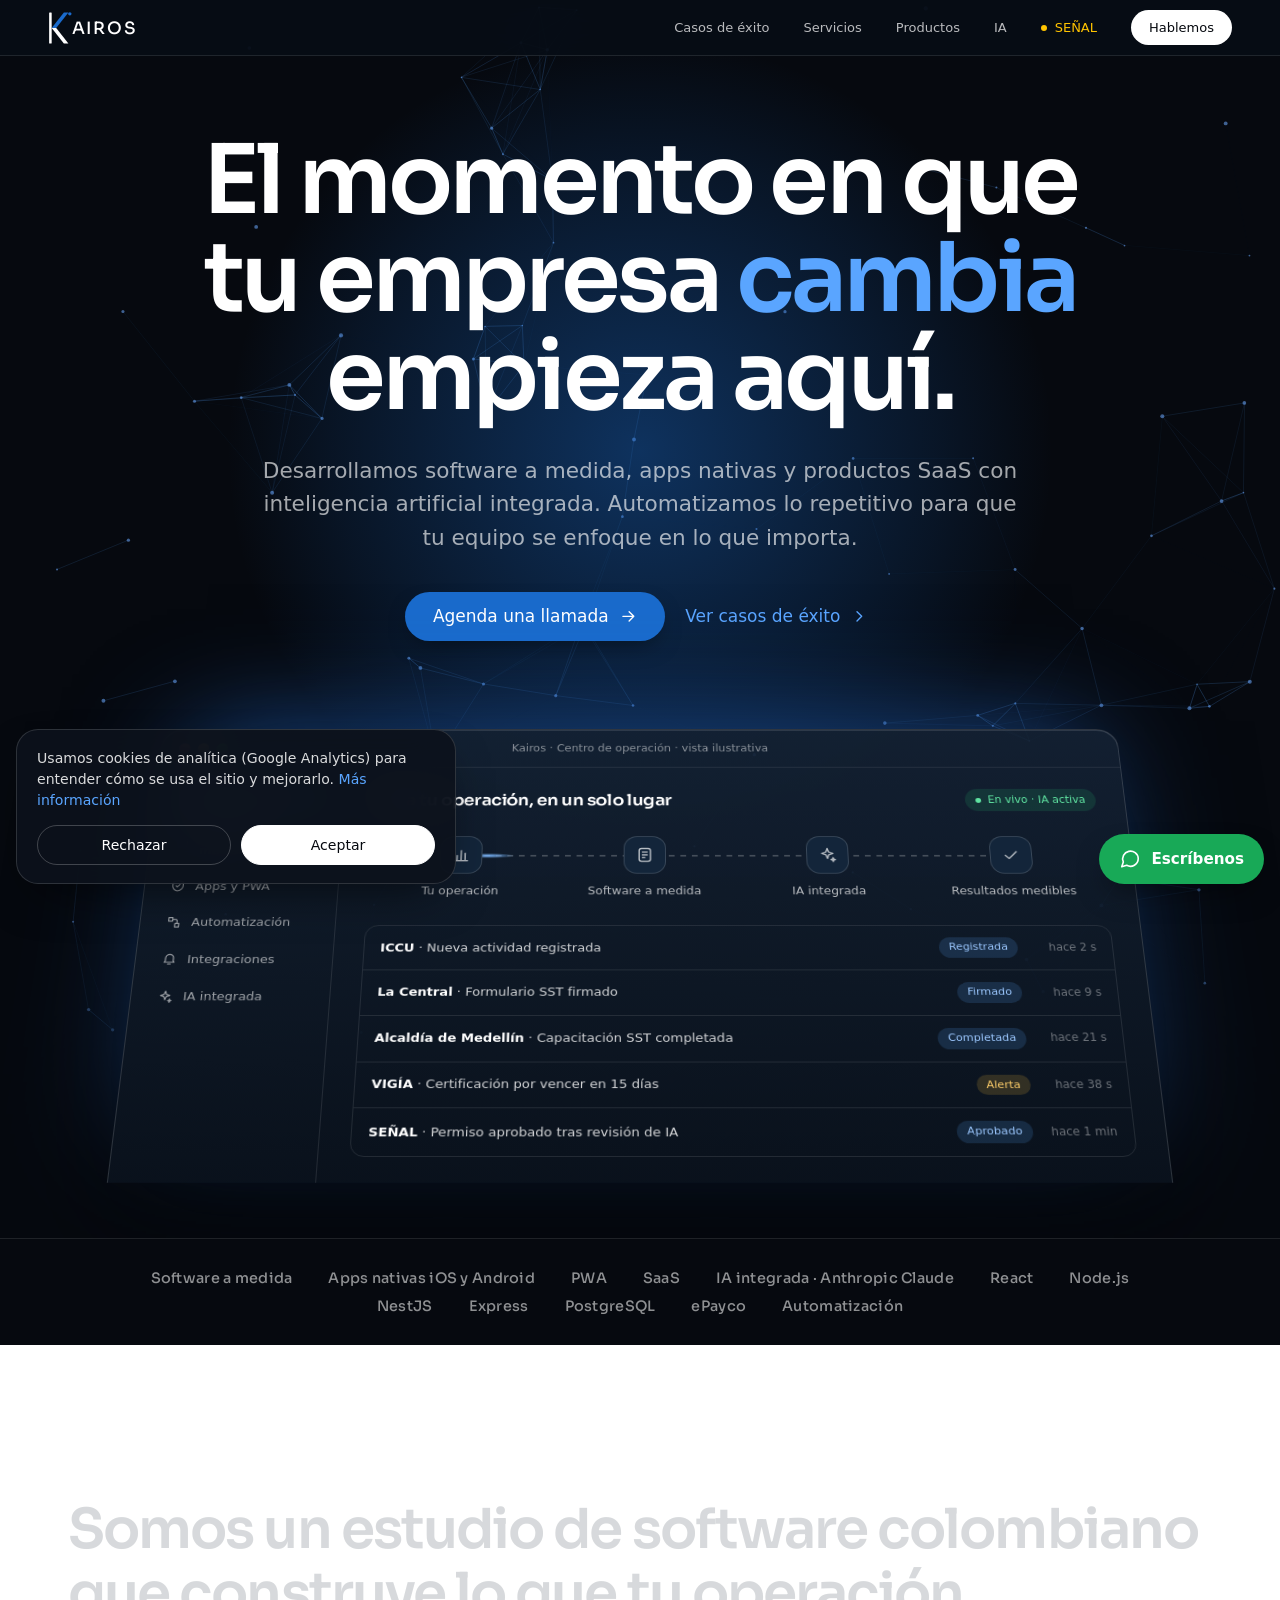
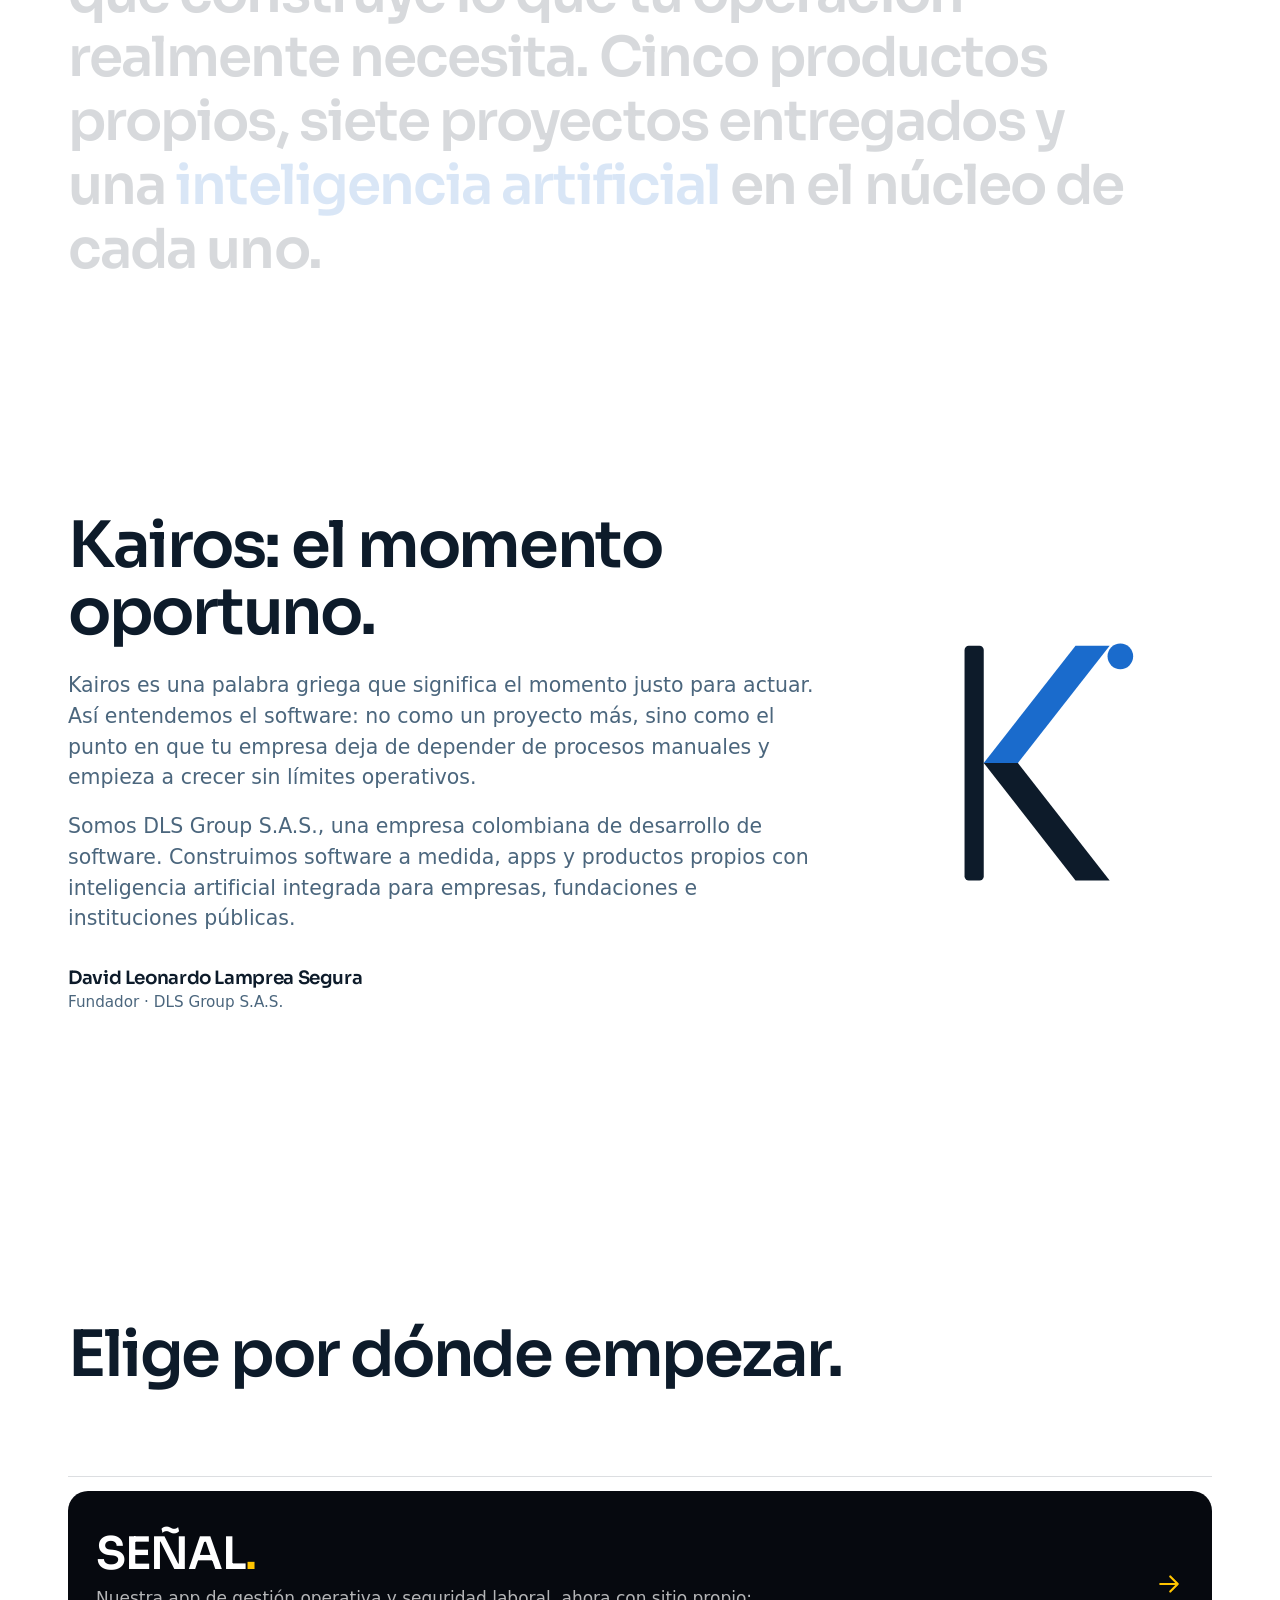
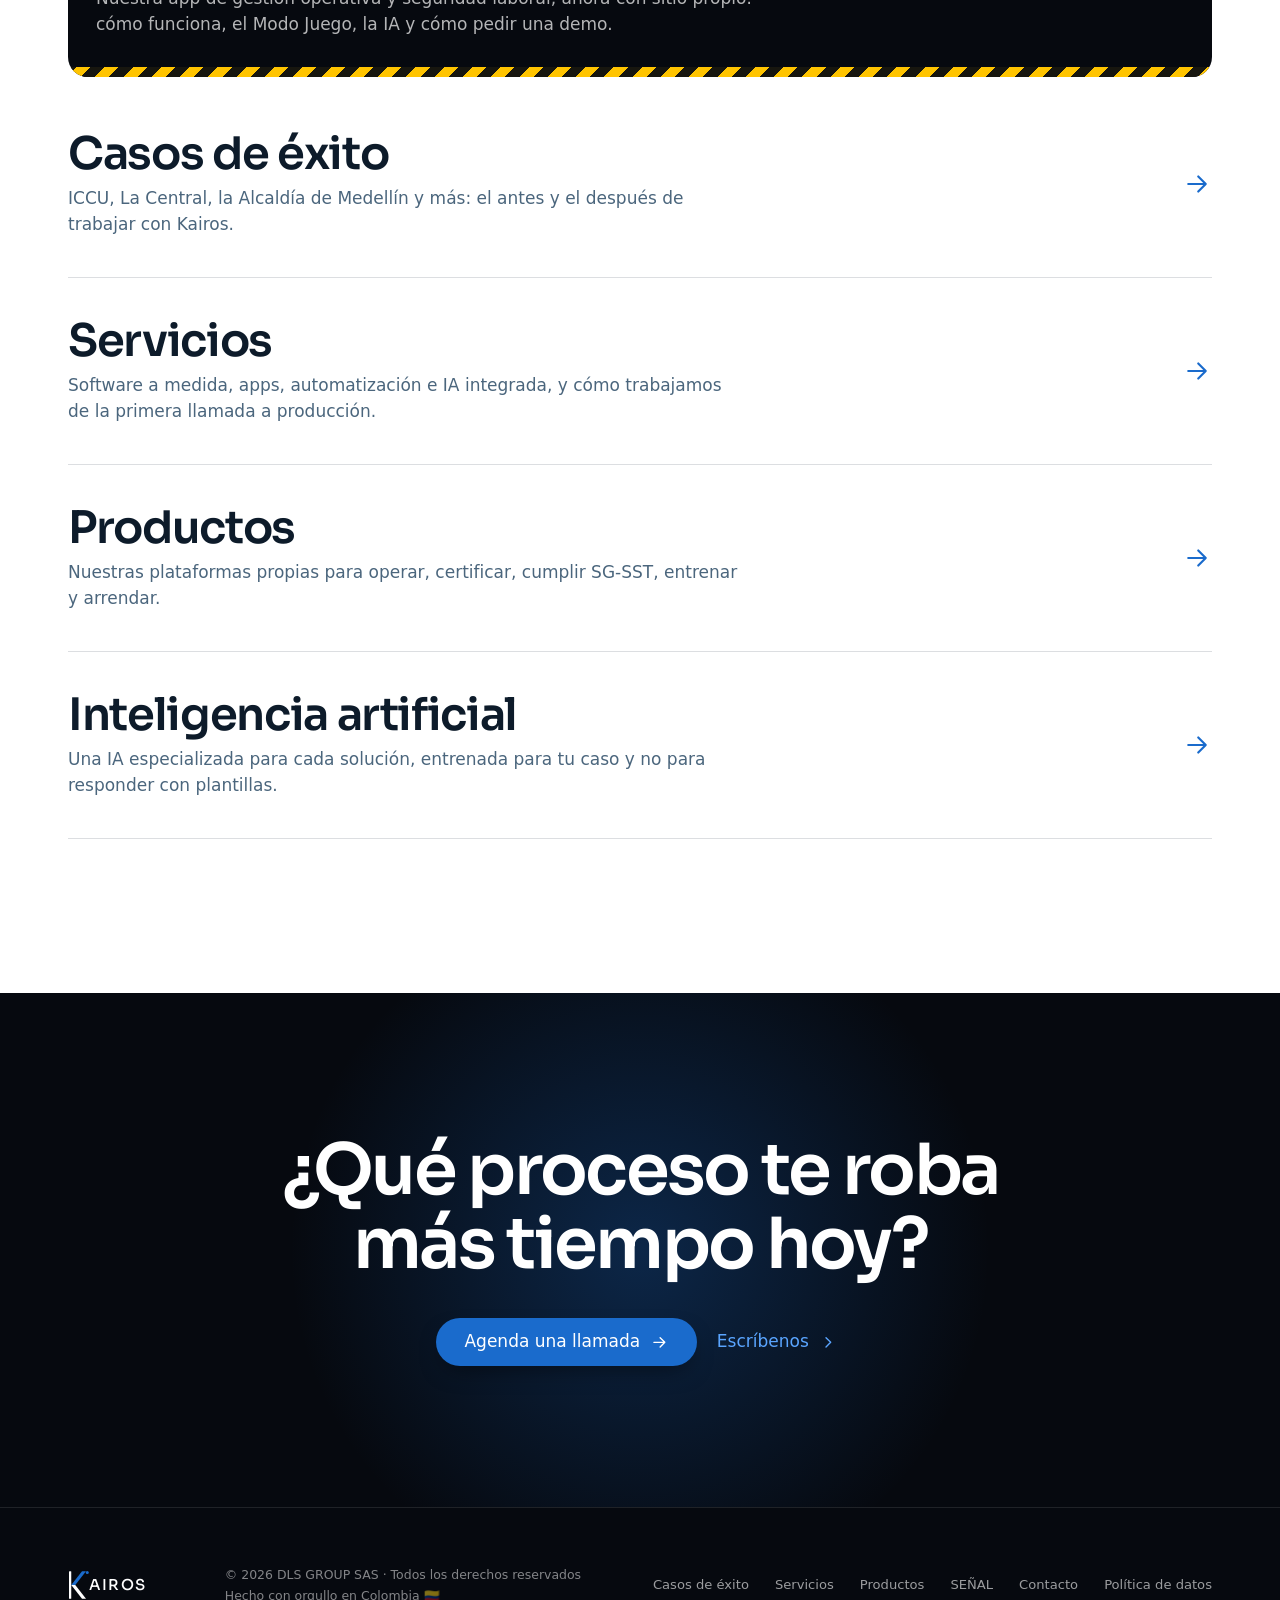
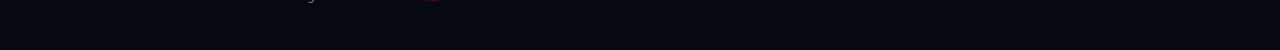
==== commit aaf2fb2b: "fix" ====
--- a/index.html
+++ b/index.html
@@ -34,7 +34,7 @@
   "contactPoint": {
     "@type": "ContactPoint",
     "telephone": "+573043660371",
-    "email": "gerencia@dlskairos.com",
+    "email": "gerencia@kairosdls.com",
     "contactType": "customer support",
     "availableLanguage": "Spanish"
   }
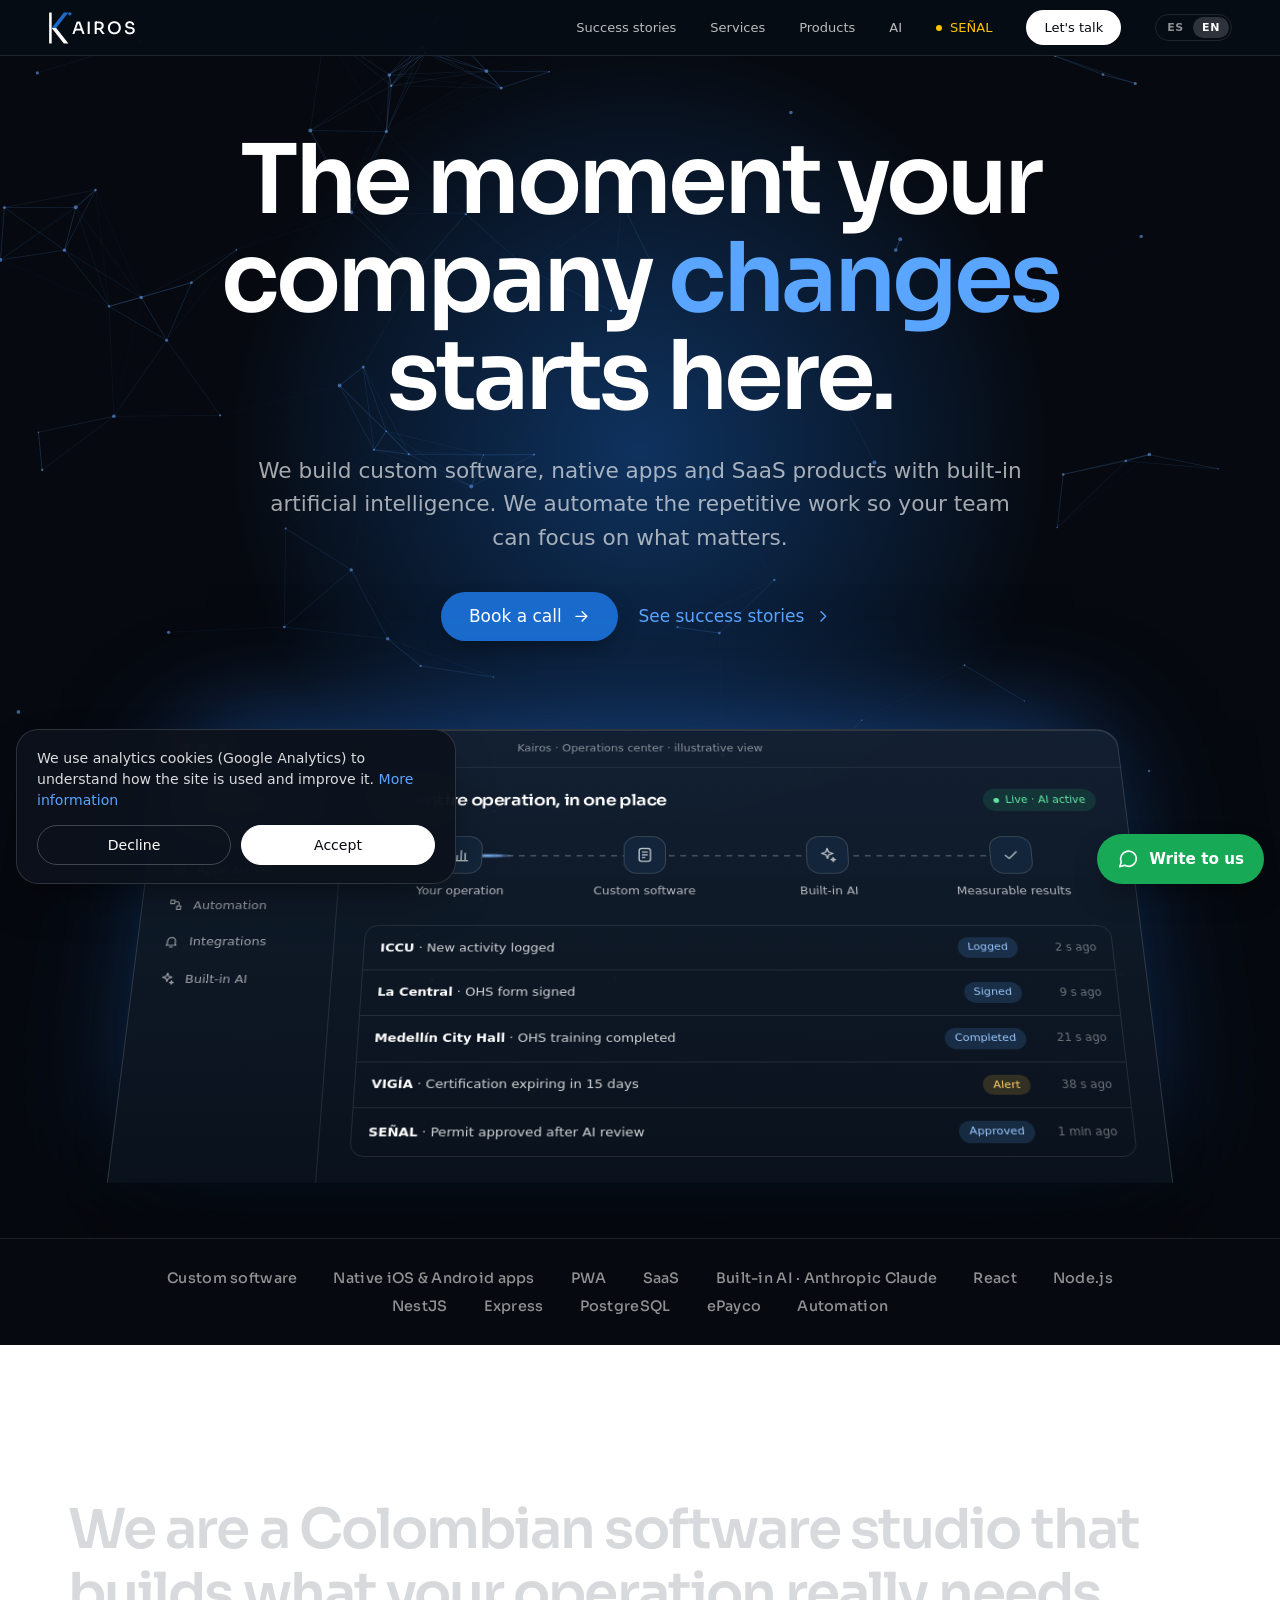
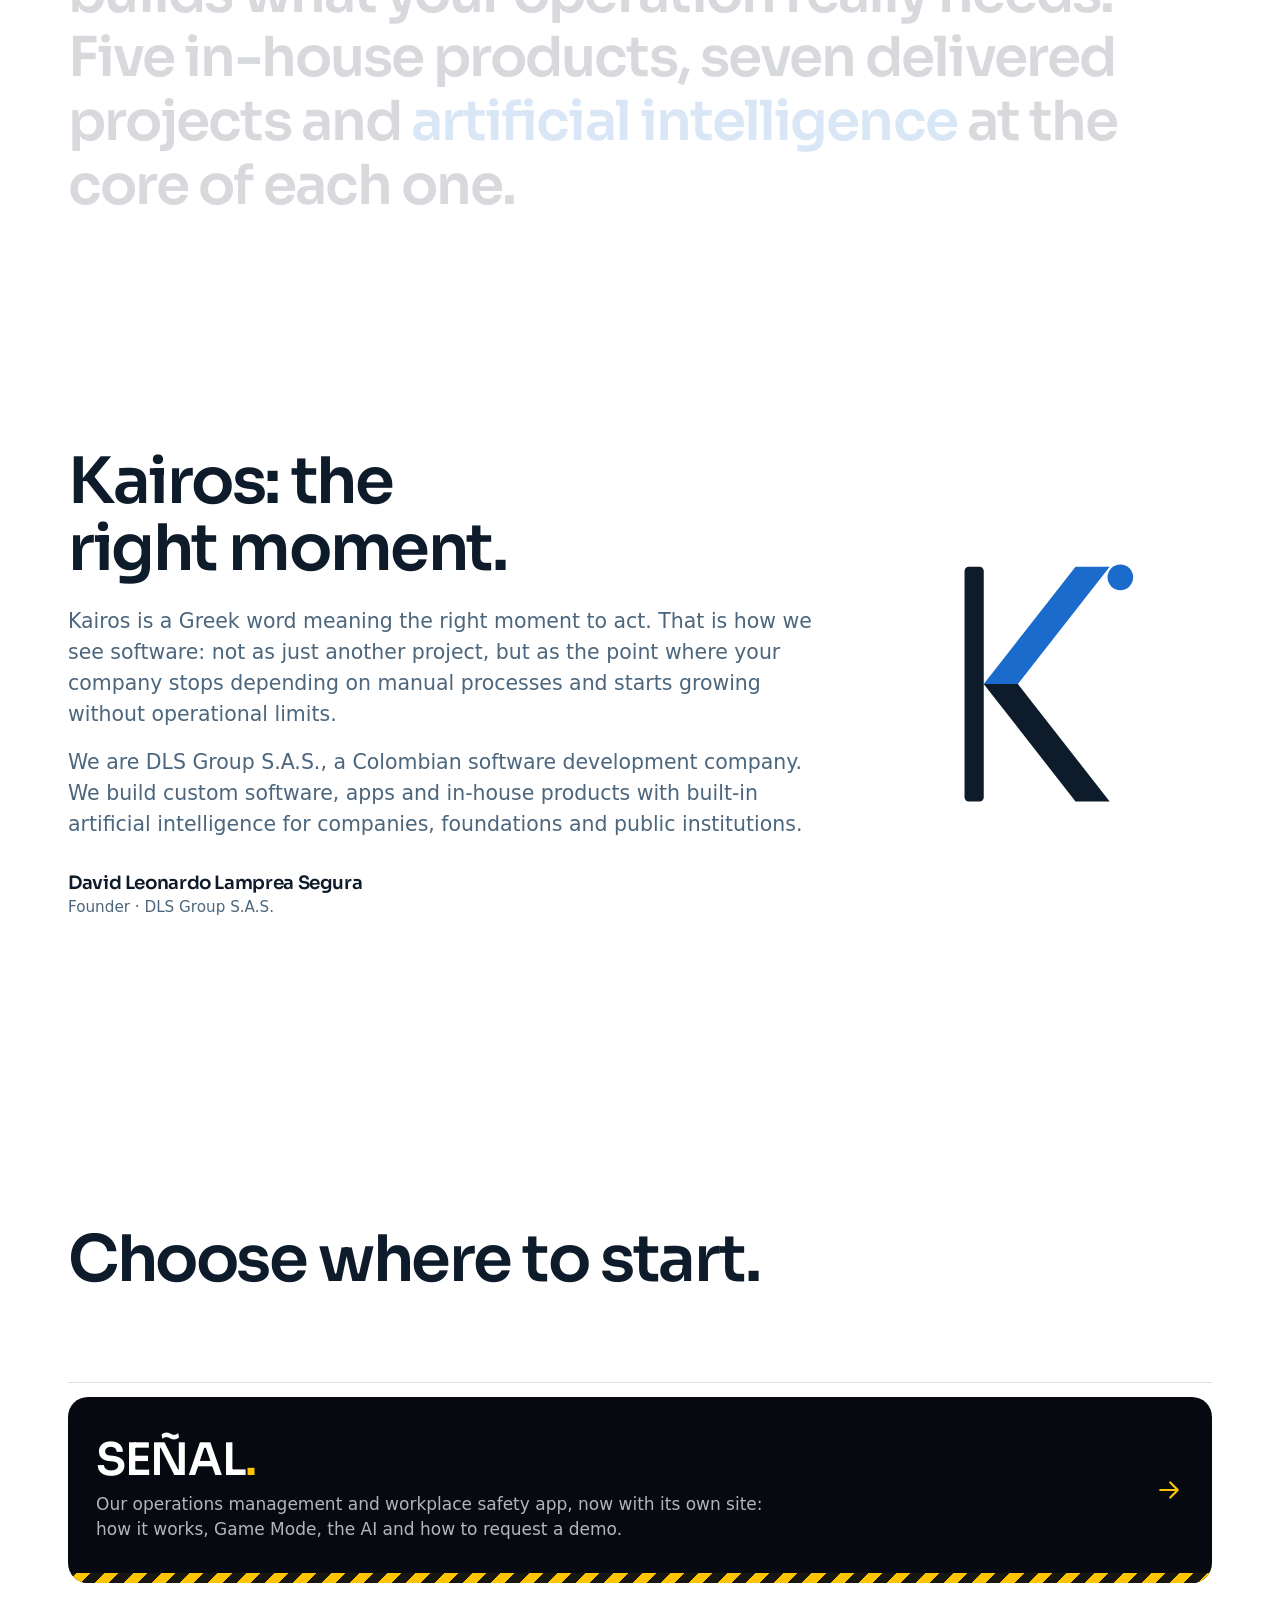
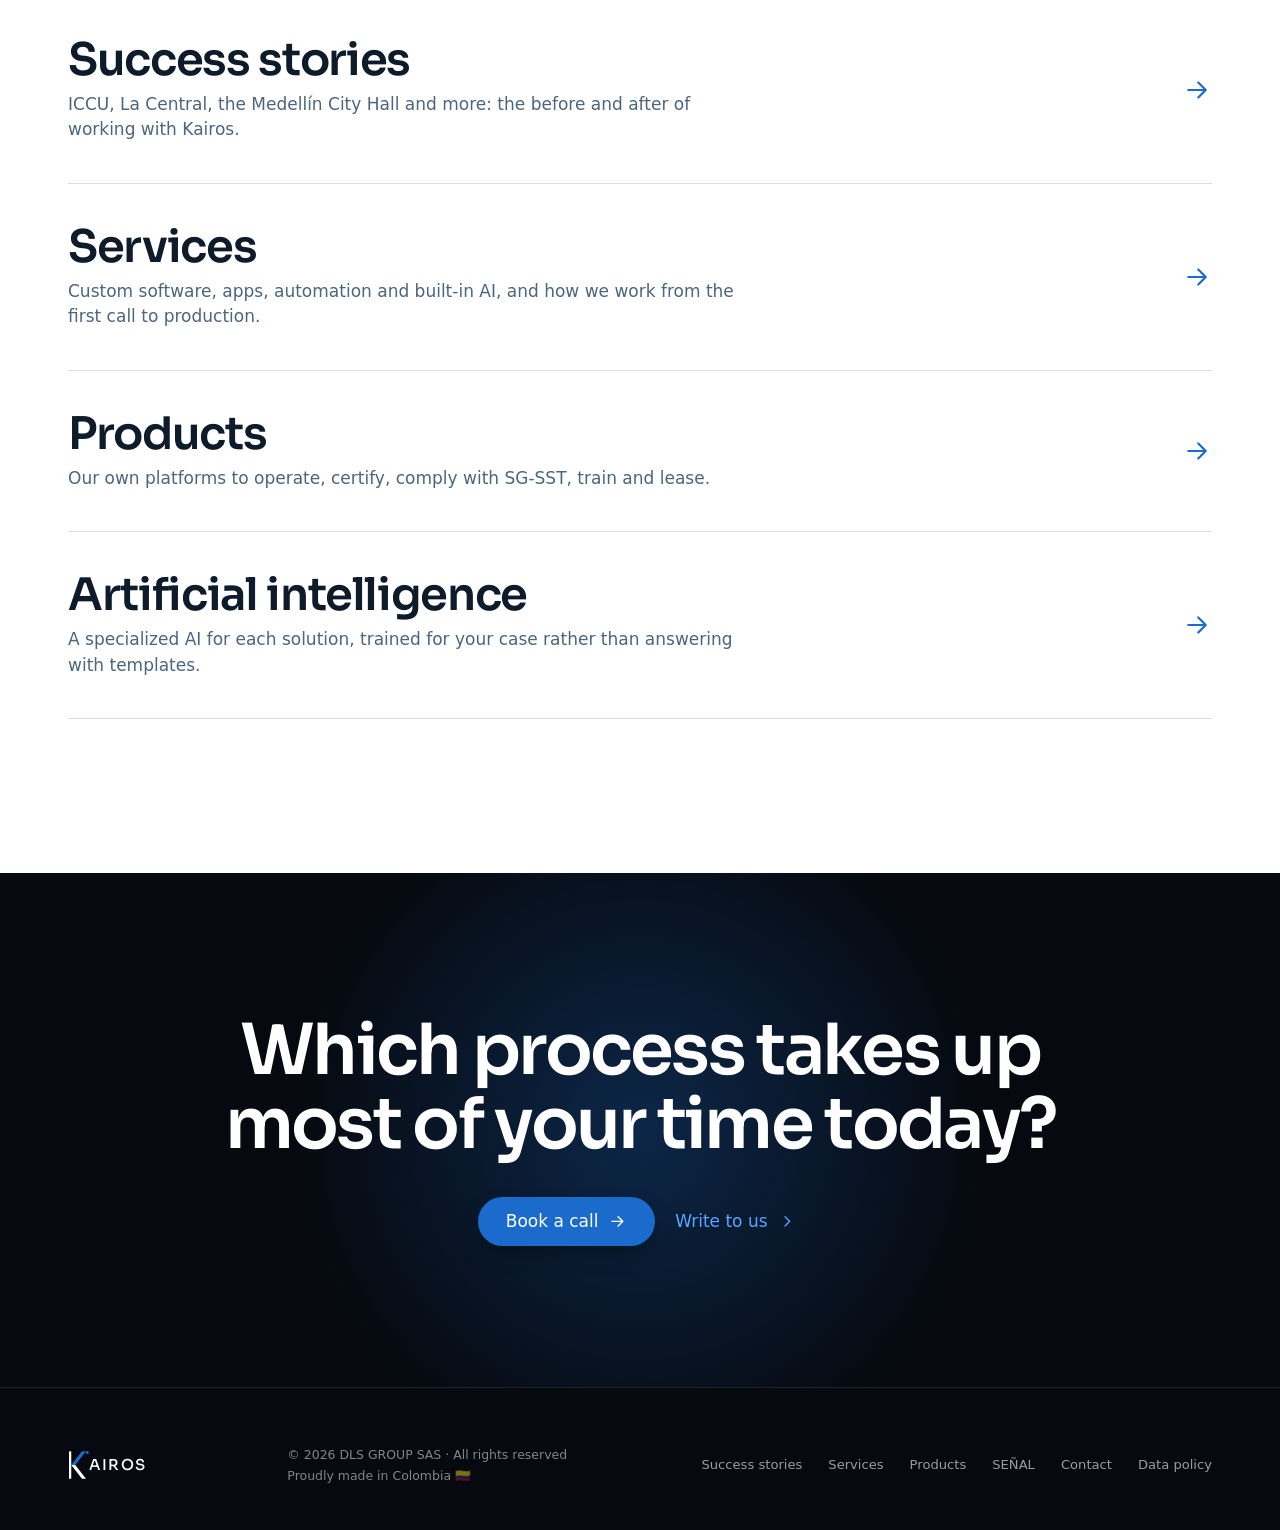
==== commit 8eaa8039: "version ingles" ====
--- a/index.html
+++ b/index.html
@@ -44,6 +44,7 @@
 <link rel="preconnect" href="https://fonts.gstatic.com" crossorigin/>
 <link href="https://fonts.googleapis.com/css2?family=Sora:wght@300;400;500;600;700&family=Barlow:wght@400;500;600;700&family=Barlow+Condensed:wght@600;700;800&display=swap" rel="stylesheet"/>
 <link rel="stylesheet" href="assets/kairos.css"/>
+<script src="assets/i18n.js"></script>
 </head>
 <body>
 <svg width="0" height="0" style="position:absolute" aria-hidden="true">
@@ -223,6 +224,7 @@
 </footer>
 
 <a class="wa" href="https://wa.me/573043660371?text=Hola%20Kairos%2C%20quiero%20conversar%20sobre%20un%20proyecto" target="_blank" rel="noopener" aria-label="Escríbenos por WhatsApp"><svg class="ico"><use href="#i-chat"/></svg><span>Escríbenos</span></a>
+<script>i18n.apply()</script>
 <script src="assets/kairos.js"></script>
 <script src="assets/site.js"></script>
 </body>
--- a/assets/kairos.css
+++ b/assets/kairos.css
@@ -550,6 +550,9 @@
 .nav-links .nav-senal { display: inline-flex; align-items: center; gap: 8px; color: #FFC400; }
 .nav-links .nav-senal::before { content: ''; width: 6px; height: 6px; border-radius: 50%; background: #FFC400; box-shadow: 0 0 0 0 rgba(255,196,0,.5); animation: nsp 2.4s ease-out infinite; }
 .nav-links .nav-senal:hover { color: #fff; }
+.lang { display: inline-flex; padding: 2px; border: 1px solid var(--hair-d); border-radius: 999px; }
+.lang button { padding: 5px 9px; border: 0; border-radius: 999px; background: none; color: rgba(255,255,255,.55); font: 600 .6875rem/1 var(--text); letter-spacing: .06em; cursor: pointer; transition: color .2s, background .2s; }
+.lang button:hover { color: #fff; } .lang button[aria-pressed="true"] { background: rgba(255,255,255,.16); color: #fff; }
 @keyframes nsp { 0% { box-shadow: 0 0 0 0 rgba(255,196,0,.55); } 70%, 100% { box-shadow: 0 0 0 8px rgba(255,196,0,0); } }
 .nav-tg { display: none; width: 44px; height: 44px; margin-right: -10px; background: none; border: 0; cursor: pointer; align-items: center; justify-content: center; flex-direction: column; gap: 6px; }
 .nav-tg span { display: block; width: 20px; height: 1.5px; background: #fff; transition: transform .35s var(--ease), opacity .2s; }
@@ -602,5 +605,6 @@
   nav.open .nav-links { display: flex; }
   .nav-links a:not(.nav-cta) { display: flex; padding: 15px 0; font-size: 1.0625rem; border-bottom: 1px solid var(--hair-d); }
   .nav-links .nav-cta { margin-top: 16px; text-align: center; padding: 15px 18px; font-size: 1rem; }
+  .lang { align-self: flex-start; margin-top: 18px; } .lang button { padding: 11px 18px; font-size: .8125rem; }
   .idx a.sg { padding-left: 20px; padding-right: 20px; }
 }
